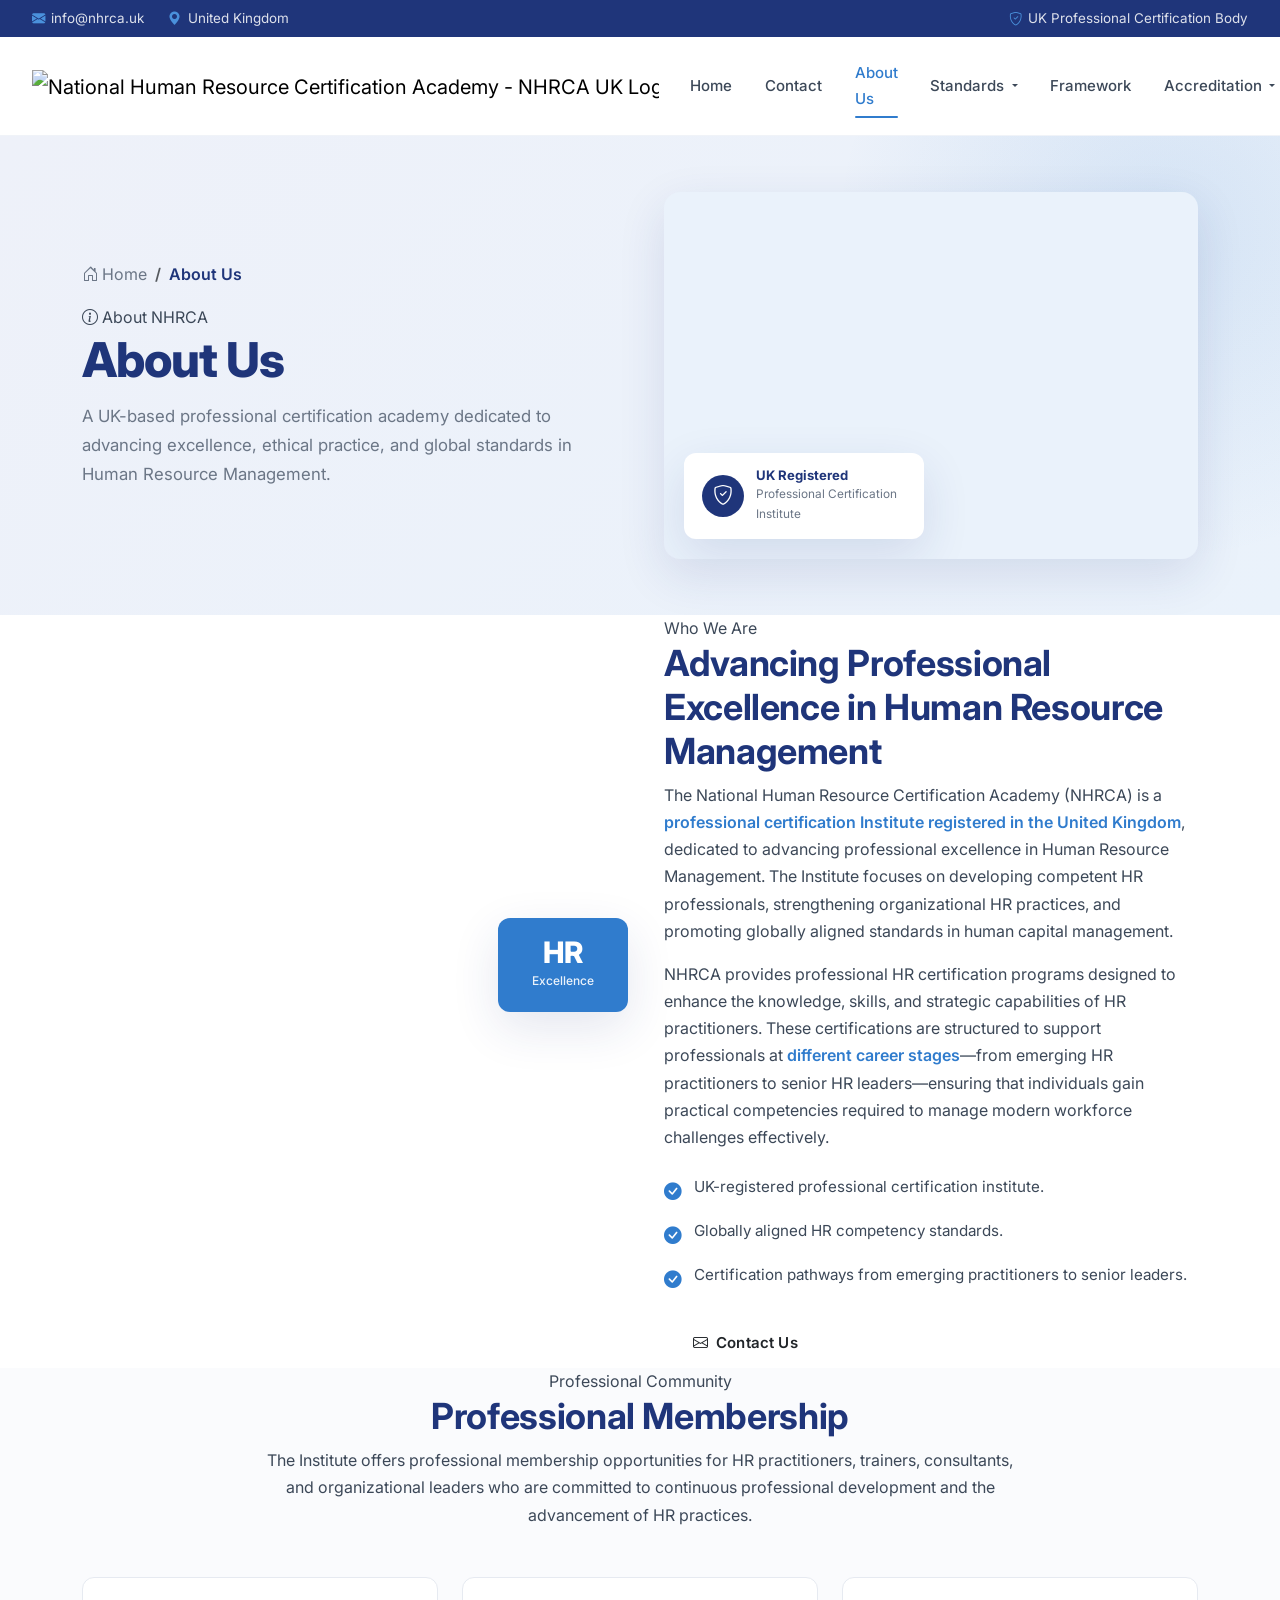
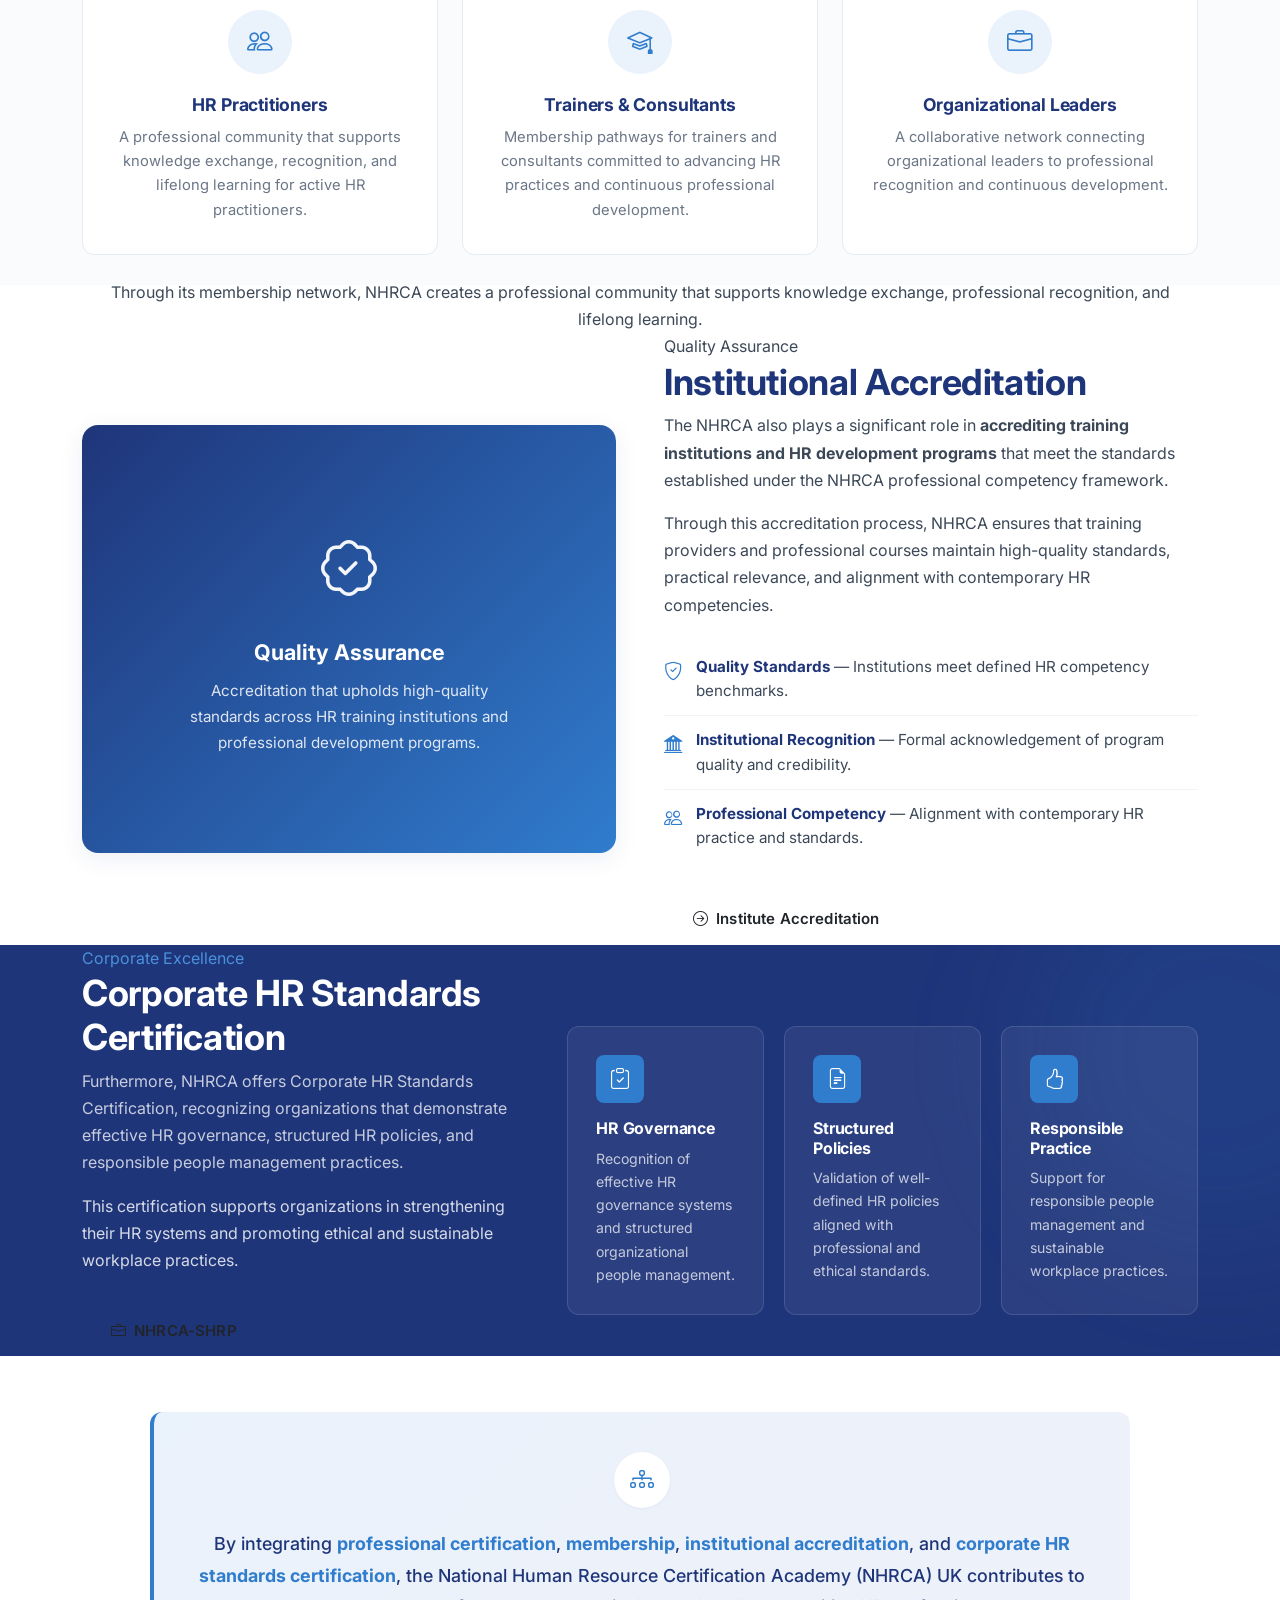
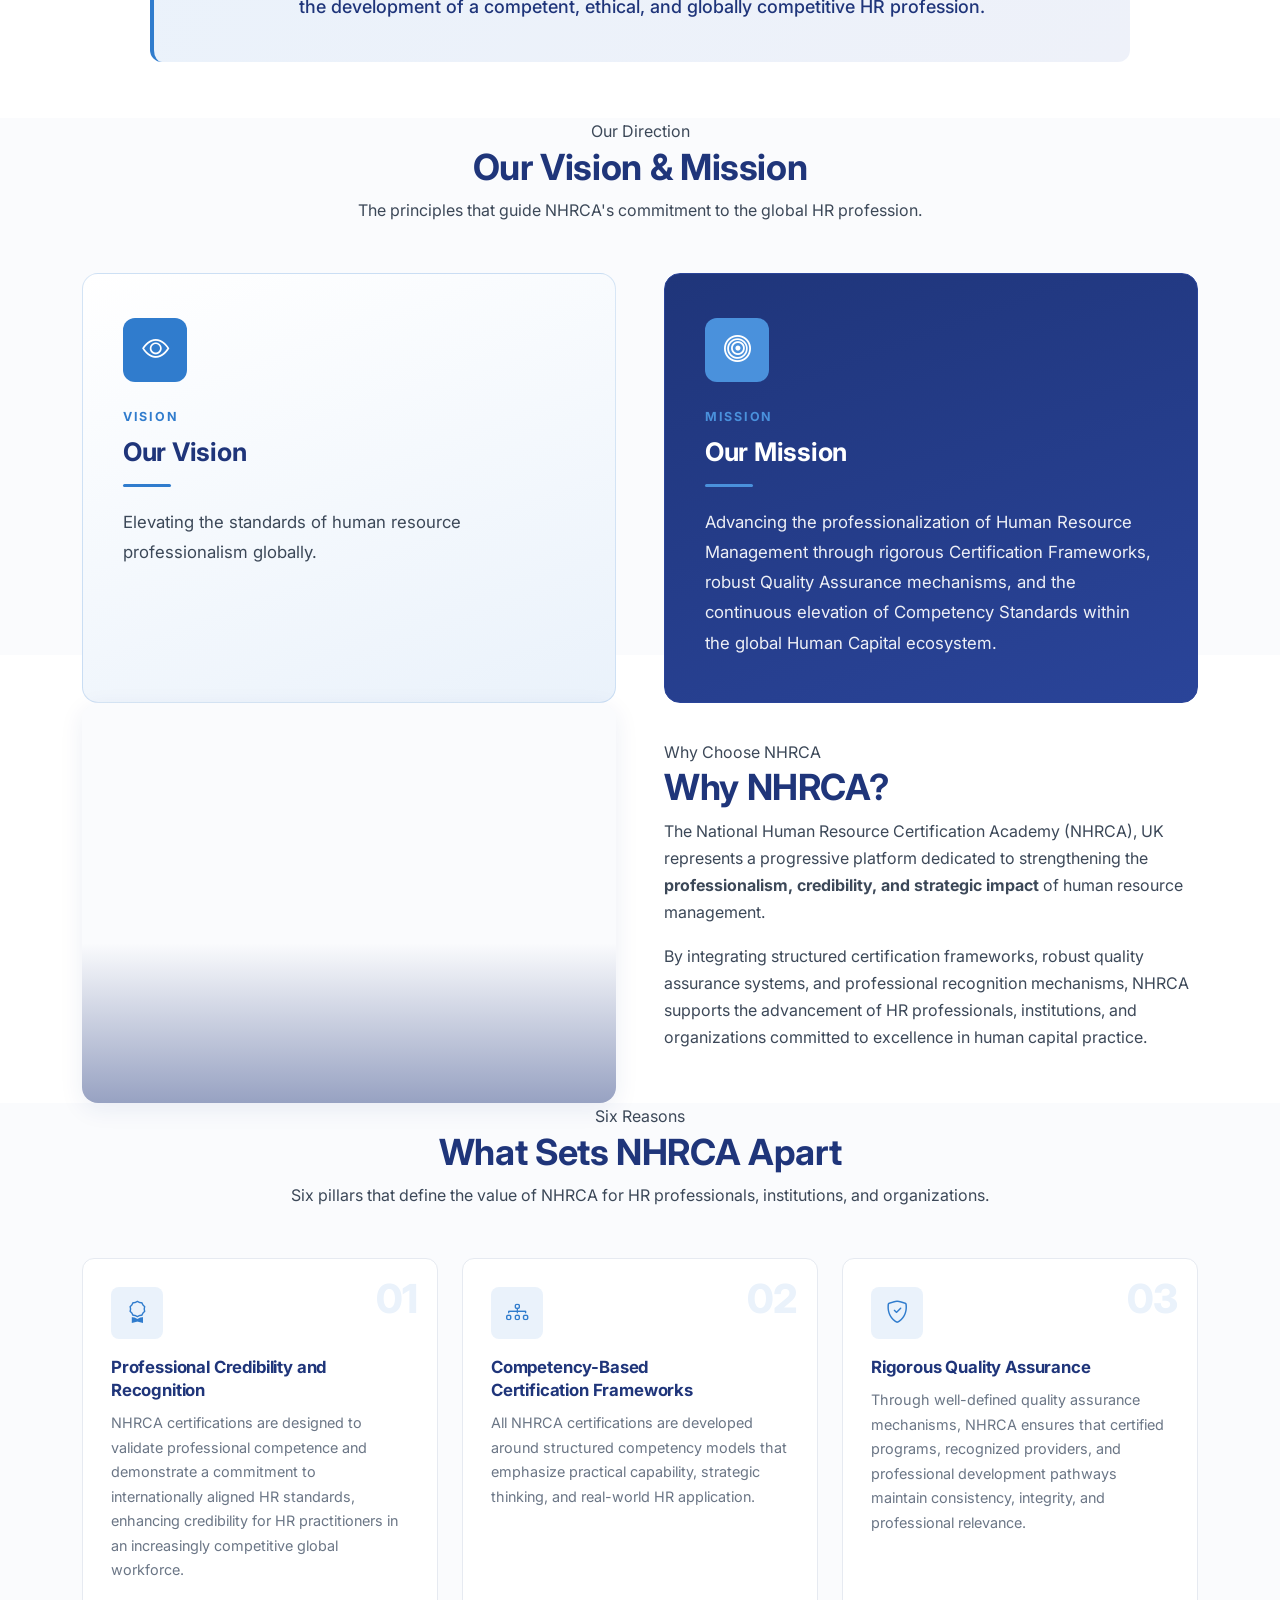
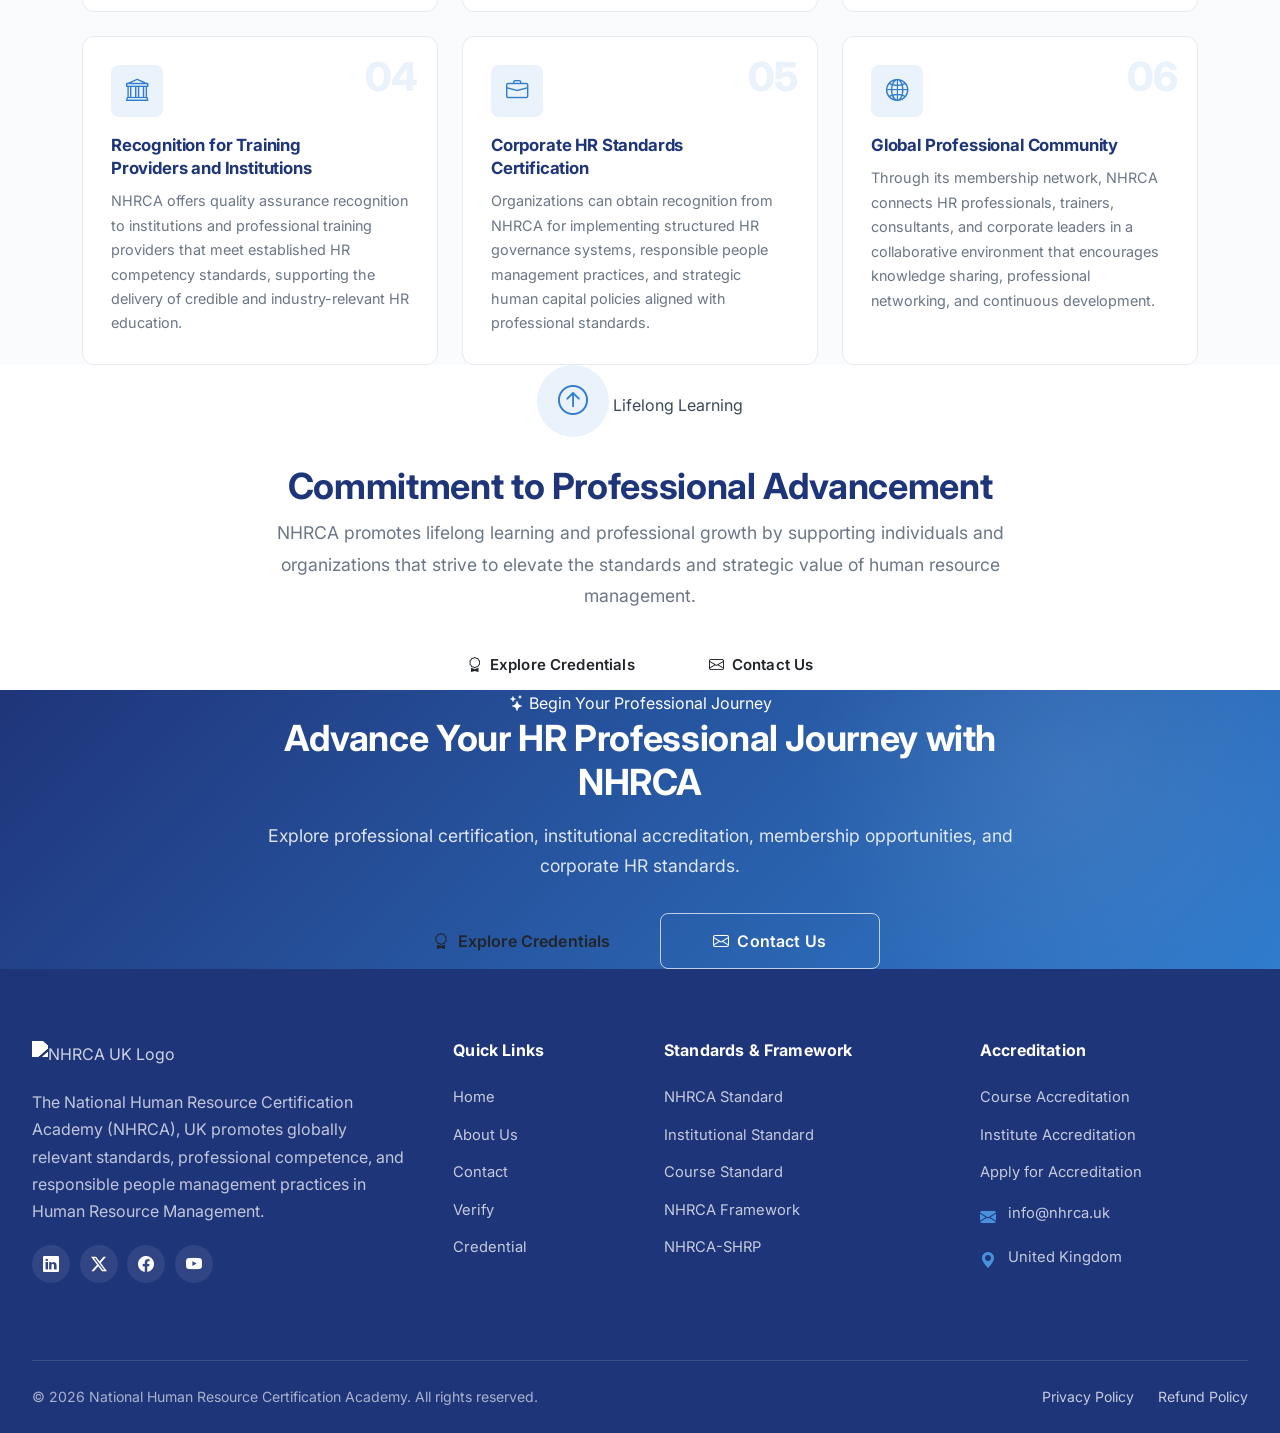
==== about.html @ 1749ad6f "first commit" ====
<!DOCTYPE html>
<html lang="en">
<head>
  <meta charset="UTF-8" />
  <meta name="viewport" content="width=device-width, initial-scale=1.0" />
  <title>About Us | NHRCA - National Human Resource Certification Academy, UK</title>
  <meta name="description" content="About NHRCA - A UK-based professional certification institute dedicated to advancing professional excellence in Human Resource Management through certification, membership, accreditation, and corporate HR standards." />
  <meta name="keywords" content="NHRCA, HR Certification, HR Accreditation, Human Resource Standards, UK Certification Body, HR Professional Development" />
  <meta name="author" content="National Human Resource Certification Academy" />

  <!-- Open Graph -->
  <meta property="og:title" content="About Us | NHRCA - National Human Resource Certification Academy, UK" />
  <meta property="og:description" content="A UK-based professional certification institute advancing excellence, ethical practice, and global standards in Human Resource Management." />
  <meta property="og:type" content="website" />
  <meta property="og:url" content="https://nhrca.uk/about-us" />
  <meta property="og:image" content="https://nhrca.uk/frontend/imgs/NHRCA-UK-logo.png" />

  <!-- Favicon -->
  <link rel="icon" type="image/png" href="https://nhrca.uk/frontend/imgs/NHRCA-UK-logo.png" />

  <!-- Bootstrap 5 CSS CDN -->
  <link href="https://cdn.jsdelivr.net/npm/bootstrap@5.3.3/dist/css/bootstrap.min.css" rel="stylesheet" />

  <!-- Bootstrap Icons CDN -->
  <link href="https://cdn.jsdelivr.net/npm/bootstrap-icons@1.11.3/font/bootstrap-icons.min.css" rel="stylesheet" />

  <!-- Google Fonts - Inter -->
  <link rel="preconnect" href="https://fonts.googleapis.com" />
  <link rel="preconnect" href="https://fonts.gstatic.com" crossorigin />
  <link href="https://fonts.googleapis.com/css2?family=Inter:wght@300;400;500;600;700;800&display=swap" rel="stylesheet" />
  <link rel="stylesheet" href="css/style.css">
  <link rel="stylesheet" href="css/responsive.css">

</head>
<body>

  <!-- ==========================================
       HEADER
  =========================================== -->
  <header>
    <!-- Topbar -->
    <div class="nh-topbar d-none d-lg-block">
      <div class="container nh-container">
        <div class="d-flex justify-content-between align-items-center">
          <div class="d-flex align-items-center gap-4">
            <span class="topbar-item"><i class="bi bi-envelope-fill"></i> info@nhrca.uk</span>
            <span class="topbar-item"><i class="bi bi-geo-alt-fill"></i> United Kingdom</span>
          </div>
          <div class="d-flex align-items-center gap-3">
            <span class="topbar-item"><i class="bi bi-shield-check"></i> UK Professional Certification Body</span>
          </div>
        </div>
      </div>
    </div>

    <!-- Navbar -->
    <nav class="navbar navbar-expand-lg nh-navbar sticky-top" id="mainNavbar" aria-label="Main navigation">
      <div class="container nh-container">
        <!-- Logo -->
        <a class="navbar-brand" href="https://nhrca.uk/" aria-label="NHRCA Home">
          <img src="https://nhrca.uk/frontend/imgs/NHRCA-UK-logo.png" alt="National Human Resource Certification Academy - NHRCA UK Logo" class="nh-navbar-logo" width="190" height="52" onerror="this.onerror=null;this.src='imgs/nhrca-logo-fallback.svg';" />
        </a>

        <!-- Toggler -->
        <button class="navbar-toggler" type="button" data-bs-toggle="collapse" data-bs-target="#mainNav" aria-controls="mainNav" aria-expanded="false" aria-label="Toggle navigation">
          <i class="bi bi-list"></i>
        </button>

        <!-- Navigation -->
        <div class="collapse navbar-collapse" id="mainNav">
          <ul class="navbar-nav ms-auto align-items-lg-center">
            <li class="nav-item">
              <a class="nav-link" href="https://nhrca.uk/">Home</a>
            </li>
            <li class="nav-item">
              <a class="nav-link" href="https://nhrca.uk/contact">Contact</a>
            </li>
            <li class="nav-item">
              <a class="nav-link active" href="https://nhrca.uk/about-us" aria-current="page">About Us</a>
            </li>
            <li class="nav-item dropdown">
              <a class="nav-link dropdown-toggle" href="#" role="button" data-bs-toggle="dropdown" aria-expanded="false" id="standardsDropdown">
                Standards
              </a>
              <ul class="dropdown-menu" aria-labelledby="standardsDropdown">
                <li><a class="dropdown-item" href="https://nhrca.uk/nhrca-standard"><i class="bi bi-award me-2"></i>NHRCA Standard</a></li>
                <li><a class="dropdown-item" href="https://nhrca.uk/institutional-standard"><i class="bi bi-building me-2"></i>Institutional Standard</a></li>
                <li><a class="dropdown-item" href="https://nhrca.uk/course-standard"><i class="bi bi-journal-text me-2"></i>Course Standard</a></li>
              </ul>
            </li>
            <li class="nav-item">
              <a class="nav-link" href="https://nhrca.uk/framework">Framework</a>
            </li>
            <li class="nav-item dropdown">
              <a class="nav-link dropdown-toggle" href="#" role="button" data-bs-toggle="dropdown" aria-expanded="false" id="accreditationDropdown">
                Accreditation
              </a>
              <ul class="dropdown-menu" aria-labelledby="accreditationDropdown">
                <li><a class="dropdown-item" href="https://nhrca.uk/course-accreditation"><i class="bi bi-mortarboard me-2"></i>Course Accreditation</a></li>
                <li><a class="dropdown-item" href="https://nhrca.uk/institute-accreditation"><i class="bi bi-bank me-2"></i>Institute Accreditation</a></li>
              </ul>
            </li>
            <li class="nav-item">
              <a class="nav-link" href="https://nhrca.uk/credential">Credential</a>
            </li>
            <li class="nav-item dropdown">
              <a class="nav-link dropdown-toggle" href="#" role="button" data-bs-toggle="dropdown" aria-expanded="false" id="corporateDropdown">
                Certify Corporate
              </a>
              <ul class="dropdown-menu" aria-labelledby="corporateDropdown">
                <li><a class="dropdown-item" href="https://nhrca.uk/nhrca-shrp"><i class="bi bi-briefcase me-2"></i>NHRCA Standard for Human Resource Practice (NHRCA-SHRP)</a></li>
                <li><a class="dropdown-item" href="https://nhrca.uk/apply-for-accreditation"><i class="bi bi-file-earmark-check me-2"></i>Apply for Accreditation</a></li>
              </ul>
            </li>
            <li class="nav-item">
              <a class="btn btn-blue btn-verify" href="https://nhrca.uk/verify"><i class="bi bi-patch-check"></i> Verify</a>
            </li>
          </ul>
        </div>
      </div>
    </nav>
  </header>
  <!-- ==========================================
       ABOUT US PAGE SECTIONS
  =========================================== -->

  <!-- ===== ABOUT PAGE HERO ===== -->
  <section class="about-hero" id="about-hero">
    <div class="container about-nh-container">
      <div class="row align-items-center g-5">
        <div class="col-lg-6">
          <nav aria-label="breadcrumb">
            <ol class="breadcrumb about-nh-breadcrumb">
              <li class="breadcrumb-item"><a href="https://nhrca.uk/"><i class="bi bi-house-door"></i> Home</a></li>
              <li class="breadcrumb-item active" aria-current="page">About Us</li>
            </ol>
          </nav>
          <span class="about-nh-badge mb-3"><i class="bi bi-info-circle"></i> About NHRCA</span>
          <h1 class="about-hero-title">About Us</h1>
          <p class="about-hero-text">A UK-based professional certification academy dedicated to advancing excellence, ethical practice, and global standards in Human Resource Management.</p>
        </div>
        <div class="col-lg-6">
          <div class="about-hero-visual">
            <img src="https://nhrca.uk/frontend/imgs/about-image.jpg" alt="About NHRCA - Professional Human Resource Certification Academy" onerror="this.onerror=null;this.style.display='none';this.parentElement.classList.add('about-img-fallback-blue');" />
            <div class="about-hero-badge">
              <span class="about-hero-badge-icon"><i class="bi bi-shield-check"></i></span>
              <div>
                <p class="about-hero-badge-title">UK Registered</p>
                <p class="about-hero-badge-text">Professional Certification Institute</p>
              </div>
            </div>
          </div>
        </div>
      </div>
    </div>
  </section>

  <!-- ===== WHO WE ARE SECTION ===== -->
  <section class="about-section" id="who-we-are">
    <div class="container about-nh-container">
      <div class="row align-items-center g-5">
        <!-- Visual -->
        <div class="col-lg-6">
          <div class="about-who-visual">
            <img src="https://nhrca.uk/frontend/imgs/about-image.jpg" alt="NHRCA - Advancing professional excellence in Human Resource Management" class="about-who-img" loading="lazy" onerror="this.onerror=null;this.style.display='none';this.parentElement.classList.add('about-img-fallback-blue');" />
            <div class="about-who-exp-badge">
              <div class="about-who-exp-num">HR</div>
              <div class="about-who-exp-label">Excellence</div>
            </div>
          </div>
        </div>
        <!-- Content -->
        <div class="col-lg-6">
          <div class="about-who-content">
            <span class="about-section-eyebrow">Who We Are</span>
            <h2 class="about-section-title">Advancing Professional Excellence in Human Resource Management</h2>
            <div class="about-section-divider"></div>
            <p>The National Human Resource Certification Academy (NHRCA) is a <span class="about-text-highlight">professional certification Institute registered in the United Kingdom</span>, dedicated to advancing professional excellence in Human Resource Management. The Institute focuses on developing competent HR professionals, strengthening organizational HR practices, and promoting globally aligned standards in human capital management.</p>
            <p>NHRCA provides professional HR certification programs designed to enhance the knowledge, skills, and strategic capabilities of HR practitioners. These certifications are structured to support professionals at <span class="about-text-highlight">different career stages</span>&mdash;from emerging HR practitioners to senior HR leaders&mdash;ensuring that individuals gain practical competencies required to manage modern workforce challenges effectively.</p>
            <ul class="about-who-points">
              <li><i class="bi bi-check-circle-fill"></i> UK-registered professional certification institute.</li>
              <li><i class="bi bi-check-circle-fill"></i> Globally aligned HR competency standards.</li>
              <li><i class="bi bi-check-circle-fill"></i> Certification pathways from emerging practitioners to senior leaders.</li>
            </ul>
            <div class="mt-4">
              <a href="https://nhrca.uk/#" class="btn about-btn-blue"><i class="bi bi-envelope"></i> Contact Us</a>
            </div>
          </div>
        </div>
      </div>
    </div>
  </section>

  <!-- ===== PROFESSIONAL MEMBERSHIP SECTION ===== -->
  <section class="about-section about-membership-section" id="professional-membership">
    <div class="container about-nh-container">
      <div class="about-membership-intro">
        <span class="about-section-eyebrow justify-content-center">Professional Community</span>
        <h2 class="about-section-title">Professional Membership</h2>
        <p class="about-section-subtitle mx-auto">The Institute offers professional membership opportunities for HR practitioners, trainers, consultants, and organizational leaders who are committed to continuous professional development and the advancement of HR practices.</p>
      </div>
      <div class="about-membership-grid">
        <div class="about-membership-tile">
          <div class="about-membership-tile-icon"><i class="bi bi-people"></i></div>
          <h3 class="about-membership-tile-title">HR Practitioners</h3>
          <p class="about-membership-tile-text">A professional community that supports knowledge exchange, recognition, and lifelong learning for active HR practitioners.</p>
        </div>
        <div class="about-membership-tile">
          <div class="about-membership-tile-icon"><i class="bi bi-mortarboard"></i></div>
          <h3 class="about-membership-tile-title">Trainers &amp; Consultants</h3>
          <p class="about-membership-tile-text">Membership pathways for trainers and consultants committed to advancing HR practices and continuous professional development.</p>
        </div>
        <div class="about-membership-tile">
          <div class="about-membership-tile-icon"><i class="bi bi-briefcase"></i></div>
          <h3 class="about-membership-tile-title">Organizational Leaders</h3>
          <p class="about-membership-tile-text">A collaborative network connecting organizational leaders to professional recognition and continuous development.</p>
        </div>
      </div>
      <div class="text-center mt-4">
        <p class="about-text-muted-soft mb-0">Through its membership network, NHRCA creates a professional community that supports knowledge exchange, professional recognition, and lifelong learning.</p>
      </div>
    </div>
  </section>

  <!-- ===== INSTITUTIONAL ACCREDITATION SECTION ===== -->
  <section class="about-section" id="institutional-accreditation">
    <div class="container about-nh-container">
      <div class="row align-items-center g-5">
        <!-- Visual -->
        <div class="col-lg-6">
          <div class="about-inst-accred-visual">
            <div>
              <i class="bi bi-patch-check about-qa-icon"></i>
              <p class="about-inst-accred-visual-title">Quality Assurance</p>
              <p class="about-inst-accred-visual-text">Accreditation that upholds high-quality standards across HR training institutions and professional development programs.</p>
            </div>
          </div>
        </div>
        <!-- Content -->
        <div class="col-lg-6">
          <span class="about-section-eyebrow">Quality Assurance</span>
          <h2 class="about-section-title">Institutional Accreditation</h2>
          <div class="about-section-divider"></div>
          <p>The NHRCA also plays a significant role in <strong>accrediting training institutions and HR development programs</strong> that meet the standards established under the NHRCA professional competency framework.</p>
          <p>Through this accreditation process, NHRCA ensures that training providers and professional courses maintain high-quality standards, practical relevance, and alignment with contemporary HR competencies.</p>
          <ul class="about-inst-accred-points">
            <li><i class="bi bi-shield-check"></i><span><strong>Quality Standards</strong> &mdash; Institutions meet defined HR competency benchmarks.</span></li>
            <li><i class="bi bi-bank2"></i><span><strong>Institutional Recognition</strong> &mdash; Formal acknowledgement of program quality and credibility.</span></li>
            <li><i class="bi bi-people"></i><span><strong>Professional Competency</strong> &mdash; Alignment with contemporary HR practice and standards.</span></li>
          </ul>
          <a href="https://nhrca.uk/institute-accreditation" class="btn about-btn-navy mt-2"><i class="bi bi-arrow-right-circle"></i> Institute Accreditation</a>
        </div>
      </div>
    </div>
  </section>

  <!-- ===== CORPORATE HR STANDARDS CERTIFICATION SECTION ===== -->
  <section class="about-section about-corporate-section" id="corporate-hr-standards">
    <div class="container about-nh-container">
      <div class="row align-items-center g-5">
        <div class="col-lg-5">
          <span class="about-section-eyebrow">Corporate Excellence</span>
          <h2 class="about-section-title">Corporate HR Standards Certification</h2>
          <div class="about-section-divider"></div>
          <p class="about-section-subtitle">Furthermore, NHRCA offers Corporate HR Standards Certification, recognizing organizations that demonstrate effective HR governance, structured HR policies, and responsible people management practices.</p>
          <p>This certification supports organizations in strengthening their HR systems and promoting ethical and sustainable workplace practices.</p>
          <a href="https://nhrca.uk/nhrca-shrp" class="btn about-btn-blue mt-3"><i class="bi bi-briefcase"></i> NHRCA-SHRP</a>
        </div>
        <div class="col-lg-7">
          <div class="about-corporate-feature-row">
            <div class="about-corporate-feature">
              <div class="about-corporate-feature-icon"><i class="bi bi-clipboard-check"></i></div>
              <h3 class="about-corporate-feature-title">HR Governance</h3>
              <p class="about-corporate-feature-text">Recognition of effective HR governance systems and structured organizational people management.</p>
            </div>
            <div class="about-corporate-feature">
              <div class="about-corporate-feature-icon"><i class="bi bi-file-earmark-text"></i></div>
              <h3 class="about-corporate-feature-title">Structured Policies</h3>
              <p class="about-corporate-feature-text">Validation of well-defined HR policies aligned with professional and ethical standards.</p>
            </div>
            <div class="about-corporate-feature">
              <div class="about-corporate-feature-icon"><i class="bi bi-hand-thumbs-up"></i></div>
              <h3 class="about-corporate-feature-title">Responsible Practice</h3>
              <p class="about-corporate-feature-text">Support for responsible people management and sustainable workplace practices.</p>
            </div>
          </div>
        </div>
      </div>
    </div>
  </section>

  <!-- ===== OUR INTEGRATED APPROACH SECTION ===== -->
  <section class="about-integrated-section" id="integrated-approach">
    <div class="container about-nh-container">
      <div class="about-integrated-block">
        <div class="about-integrated-block-icon"><i class="bi bi-diagram-3"></i></div>
        <p class="about-integrated-block-text">By integrating <span class="about-text-highlight">professional certification</span>, <span class="about-text-highlight">membership</span>, <span class="about-text-highlight">institutional accreditation</span>, and <span class="about-text-highlight">corporate HR standards certification</span>, the National Human Resource Certification Academy (NHRCA) UK contributes to the development of a competent, ethical, and globally competitive HR profession.</p>
      </div>
    </div>
  </section>

  <!-- ===== VISION & MISSION SECTION ===== -->
  <section class="about-section about-vision-mission-section" id="vision-mission">
    <div class="container about-nh-container">
      <div class="text-center mb-5">
        <span class="about-section-eyebrow justify-content-center">Our Direction</span>
        <h2 class="about-section-title">Our Vision &amp; Mission</h2>
        <p class="about-section-subtitle mx-auto">The principles that guide NHRCA's commitment to the global HR profession.</p>
      </div>
      <div class="row g-4 g-lg-5">
        <!-- Vision -->
        <div class="col-lg-6">
          <div class="about-vm-card about-vm-card-vision">
            <div class="about-vm-card-icon"><i class="bi bi-eye"></i></div>
            <p class="about-vm-card-eyebrow">Vision</p>
            <h3 class="about-vm-card-title">Our Vision</h3>
            <div class="about-vm-card-divider"></div>
            <p class="about-vm-card-text">Elevating the standards of human resource professionalism globally.</p>
          </div>
        </div>
        <!-- Mission -->
        <div class="col-lg-6">
          <div class="about-vm-card about-vm-card-mission">
            <div class="about-vm-card-icon"><i class="bi bi-bullseye"></i></div>
            <p class="about-vm-card-eyebrow">Mission</p>
            <h3 class="about-vm-card-title">Our Mission</h3>
            <div class="about-vm-card-divider"></div>
            <p class="about-vm-card-text">Advancing the professionalization of Human Resource Management through rigorous Certification Frameworks, robust Quality Assurance mechanisms, and the continuous elevation of Competency Standards within the global Human Capital ecosystem.</p>
          </div>
        </div>
      </div>
    </div>
  </section>

  <!-- ===== WHY NHRCA INTRO SECTION ===== -->
  <section class="about-section" id="why-nhrca-intro">
    <div class="container about-nh-container">
      <div class="row align-items-center g-5">
        <!-- Visual -->
        <div class="col-lg-6">
          <div class="about-why-intro-visual">
            <img src="https://nhrca.uk/frontend/imgs/why-bhrc.jpg" alt="Why NHRCA - Professional HR certification and quality assurance" loading="lazy" onerror="this.onerror=null;this.style.display='none';this.parentElement.classList.add('about-img-fallback-navy');" />
          </div>
        </div>
        <!-- Content -->
        <div class="col-lg-6">
          <span class="about-section-eyebrow">Why Choose NHRCA</span>
          <h2 class="about-section-title">Why NHRCA?</h2>
          <div class="about-section-divider"></div>
          <p>The National Human Resource Certification Academy (NHRCA), UK represents a progressive platform dedicated to strengthening the <strong>professionalism, credibility, and strategic impact</strong> of human resource management.</p>
          <p>By integrating structured certification frameworks, robust quality assurance systems, and professional recognition mechanisms, NHRCA supports the advancement of HR professionals, institutions, and organizations committed to excellence in human capital practice.</p>
        </div>
      </div>
    </div>
  </section>

  <!-- ===== WHY NHRCA FEATURES SECTION ===== -->
  <section class="about-section about-why-features-section" id="why-nhrca-features">
    <div class="container about-nh-container">
      <div class="text-center mb-5">
        <span class="about-section-eyebrow justify-content-center">Six Reasons</span>
        <h2 class="about-section-title">What Sets NHRCA Apart</h2>
        <p class="about-section-subtitle mx-auto">Six pillars that define the value of NHRCA for HR professionals, institutions, and organizations.</p>
      </div>
      <div class="row g-4">
        <div class="col-md-6 col-lg-4">
          <div class="about-why-feature-card">
            <span class="about-why-feature-num">01</span>
            <div class="about-why-feature-icon"><i class="bi bi-award"></i></div>
            <h3 class="about-why-feature-title">Professional Credibility and Recognition</h3>
            <p class="about-why-feature-text">NHRCA certifications are designed to validate professional competence and demonstrate a commitment to internationally aligned HR standards, enhancing credibility for HR practitioners in an increasingly competitive global workforce.</p>
          </div>
        </div>
        <div class="col-md-6 col-lg-4">
          <div class="about-why-feature-card">
            <span class="about-why-feature-num">02</span>
            <div class="about-why-feature-icon"><i class="bi bi-diagram-3"></i></div>
            <h3 class="about-why-feature-title">Competency-Based Certification Frameworks</h3>
            <p class="about-why-feature-text">All NHRCA certifications are developed around structured competency models that emphasize practical capability, strategic thinking, and real-world HR application.</p>
          </div>
        </div>
        <div class="col-md-6 col-lg-4">
          <div class="about-why-feature-card">
            <span class="about-why-feature-num">03</span>
            <div class="about-why-feature-icon"><i class="bi bi-shield-check"></i></div>
            <h3 class="about-why-feature-title">Rigorous Quality Assurance</h3>
            <p class="about-why-feature-text">Through well-defined quality assurance mechanisms, NHRCA ensures that certified programs, recognized providers, and professional development pathways maintain consistency, integrity, and professional relevance.</p>
          </div>
        </div>
        <div class="col-md-6 col-lg-4">
          <div class="about-why-feature-card">
            <span class="about-why-feature-num">04</span>
            <div class="about-why-feature-icon"><i class="bi bi-bank"></i></div>
            <h3 class="about-why-feature-title">Recognition for Training Providers and Institutions</h3>
            <p class="about-why-feature-text">NHRCA offers quality assurance recognition to institutions and professional training providers that meet established HR competency standards, supporting the delivery of credible and industry-relevant HR education.</p>
          </div>
        </div>
        <div class="col-md-6 col-lg-4">
          <div class="about-why-feature-card">
            <span class="about-why-feature-num">05</span>
            <div class="about-why-feature-icon"><i class="bi bi-briefcase"></i></div>
            <h3 class="about-why-feature-title">Corporate HR Standards Certification</h3>
            <p class="about-why-feature-text">Organizations can obtain recognition from NHRCA for implementing structured HR governance systems, responsible people management practices, and strategic human capital policies aligned with professional standards.</p>
          </div>
        </div>
        <div class="col-md-6 col-lg-4">
          <div class="about-why-feature-card">
            <span class="about-why-feature-num">06</span>
            <div class="about-why-feature-icon"><i class="bi bi-globe2"></i></div>
            <h3 class="about-why-feature-title">Global Professional Community</h3>
            <p class="about-why-feature-text">Through its membership network, NHRCA connects HR professionals, trainers, consultants, and corporate leaders in a collaborative environment that encourages knowledge sharing, professional networking, and continuous development.</p>
          </div>
        </div>
      </div>
    </div>
  </section>

  <!-- ===== COMMITMENT TO PROFESSIONAL ADVANCEMENT SECTION ===== -->
  <section class="about-section about-advancement-section" id="professional-advancement">
    <div class="container about-nh-container">
      <div class="about-advancement-content">
        <div class="about-advancement-icon-wrap"><i class="bi bi-arrow-up-circle"></i></div>
        <span class="about-section-eyebrow justify-content-center">Lifelong Learning</span>
        <h2 class="about-section-title">Commitment to Professional Advancement</h2>
        <div class="about-section-divider mx-auto" style="margin-left:auto;margin-right:auto;"></div>
        <p class="about-advancement-text">NHRCA promotes lifelong learning and professional growth by supporting individuals and organizations that strive to elevate the standards and strategic value of human resource management.</p>
        <div class="d-flex flex-wrap gap-3 justify-content-center">
          <a href="https://nhrca.uk/credential" class="btn about-btn-blue"><i class="bi bi-award"></i> Explore Credentials</a>
          <a href="https://nhrca.uk/contact" class="btn about-btn-outline-navy"><i class="bi bi-envelope"></i> Contact Us</a>
        </div>
      </div>
    </div>
  </section>

  <!-- ===== ABOUT PAGE FINAL CTA SECTION ===== -->
  <section class="about-section about-cta-section" id="about-cta">
    <div class="container about-nh-container">
      <div class="about-cta-content">
        <span class="about-nh-badge about-nh-badge-white mb-3"><i class="bi bi-stars"></i> Begin Your Professional Journey</span>
        <h2>Advance Your HR Professional Journey with NHRCA</h2>
        <p>Explore professional certification, institutional accreditation, membership opportunities, and corporate HR standards.</p>
        <div class="about-cta-buttons">
          <a href="https://nhrca.uk/credential" class="btn about-btn-white btn-lg"><i class="bi bi-award"></i> Explore Credentials</a>
          <a href="https://nhrca.uk/#" class="btn btn-outline-light btn-lg"><i class="bi bi-envelope"></i> Contact Us</a>
        </div>
      </div>
    </div>
  </section>

  <!-- ==========================================
       FOOTER
  =========================================== -->
  <footer class="nh-footer">
    <div class="container nh-container">
      <div class="row g-4 g-lg-5 pb-4">
        <!-- Column 1: Brand -->
        <div class="col-lg-4 col-md-12">
          <img src="https://nhrca.uk/frontend/imgs/NHRCA-UK-logo.png" alt="NHRCA UK Logo" class="footer-logo" onerror="this.onerror=null;this.src='imgs/nhrca-logo-fallback.svg';" />
          <p>The National Human Resource Certification Academy (NHRCA), UK promotes globally relevant standards, professional competence, and responsible people management practices in Human Resource Management.</p>
          <div class="footer-social">
            <a href="#" aria-label="LinkedIn"><i class="bi bi-linkedin"></i></a>
            <a href="#" aria-label="Twitter"><i class="bi bi-twitter-x"></i></a>
            <a href="#" aria-label="Facebook"><i class="bi bi-facebook"></i></a>
            <a href="#" aria-label="YouTube"><i class="bi bi-youtube"></i></a>
          </div>
        </div>

        <!-- Column 2: Quick Links -->
        <div class="col-lg-2 col-md-3 col-6">
          <h5 class="footer-title">Quick Links</h5>
          <ul class="footer-link-list">
            <li><a href="https://nhrca.uk/">Home</a></li>
            <li><a href="https://nhrca.uk/about-us">About Us</a></li>
            <li><a href="https://nhrca.uk/contact">Contact</a></li>
            <li><a href="https://nhrca.uk/verify">Verify</a></li>
            <li><a href="https://nhrca.uk/credential">Credential</a></li>
          </ul>
        </div>

        <!-- Column 3: Standards -->
        <div class="col-lg-3 col-md-4 col-6">
          <h5 class="footer-title">Standards &amp; Framework</h5>
          <ul class="footer-link-list">
            <li><a href="https://nhrca.uk/nhrca-standard">NHRCA Standard</a></li>
            <li><a href="https://nhrca.uk/institutional-standard">Institutional Standard</a></li>
            <li><a href="https://nhrca.uk/course-standard">Course Standard</a></li>
            <li><a href="https://nhrca.uk/framework">NHRCA Framework</a></li>
            <li><a href="https://nhrca.uk/nhrca-shrp">NHRCA-SHRP</a></li>
          </ul>
        </div>

        <!-- Column 4: Accreditation -->
        <div class="col-lg-3 col-md-5 col-12">
          <h5 class="footer-title">Accreditation</h5>
          <ul class="footer-link-list">
            <li><a href="https://nhrca.uk/course-accreditation">Course Accreditation</a></li>
            <li><a href="https://nhrca.uk/institute-accreditation">Institute Accreditation</a></li>
            <li><a href="https://nhrca.uk/apply-for-accreditation">Apply for Accreditation</a></li>
          </ul>
          <div class="mt-3">
            <span class="footer-contact-item"><i class="bi bi-envelope-fill"></i> info@nhrca.uk</span>
            <span class="footer-contact-item"><i class="bi bi-geo-alt-fill"></i> United Kingdom</span>
          </div>
        </div>
      </div>

      <!-- Footer Bottom -->
      <div class="footer-bottom">
        <div class="row align-items-center g-2">
          <div class="col-md-6">
            &copy; 2026 National Human Resource Certification Academy. All rights reserved.
          </div>
          <div class="col-md-6">
            <div class="footer-bottom-links">
              <a href="https://nhrca.uk/privacy-policy">Privacy Policy</a>
              <a href="https://nhrca.uk/refund-policy">Refund Policy</a>
            </div>
          </div>
        </div>
      </div>
    </div>
  </footer>

  <!-- Bootstrap 5 JS Bundle -->
  <script src="https://cdn.jsdelivr.net/npm/bootstrap@5.3.3/dist/js/bootstrap.bundle.min.js"></script>
  <script>
    /* ==========================================
       GLOBAL JAVASCRIPT (reused from Homepage)
    =========================================== */

    /* ===== NAVBAR JAVASCRIPT ===== */
    // Navbar scroll shadow effect
    (function () {
      const navbar = document.getElementById('mainNavbar');
      if (!navbar) return;
      const onScroll = () => {
        if (window.scrollY > 30) {
          navbar.classList.add('scrolled');
        } else {
          navbar.classList.remove('scrolled');
        }
      };
      window.addEventListener('scroll', onScroll, { passive: true });
      onScroll();
    })();

    /* ===== DROPDOWN ACCESSIBILITY JAVASCRIPT ===== */
    // Close dropdown when an item is clicked (useful on mobile)
    document.querySelectorAll('.nh-navbar .dropdown-item').forEach(function (item) {
      item.addEventListener('click', function () {
        const collapse = document.getElementById('mainNav');
        if (collapse && collapse.classList.contains('show') && window.innerWidth < 992) {
          const bsCollapse = bootstrap.Collapse.getInstance(collapse) || new bootstrap.Collapse(collapse, { toggle: false });
          bsCollapse.hide();
        }
      });
    });

    /* ===== ABOUT PAGE HERO FADE-IN JAVASCRIPT ===== */
    // Subtle entrance animation for the About hero
    (function () {
      const hero = document.querySelector('.ap-hero');
      if (!hero) return;
      const prefersReduced = window.matchMedia('(prefers-reduced-motion: reduce)').matches;
      if (prefersReduced) return;
      hero.style.opacity = '0';
      hero.style.transform = 'translateY(12px)';
      hero.style.transition = 'opacity 0.6s ease, transform 0.6s ease';
      window.addEventListener('load', function () {
        setTimeout(function () {
          hero.style.opacity = '1';
          hero.style.transform = 'translateY(0)';
        }, 100);
      });
    })();
  </script>

</body>
</html>
---- css/style.css ----
/* ==========================================
       GLOBAL COMMON CSS
       Reusable across all website pages
    ========================================== */

 /* ===== Brand Variables ===== */
 :root {
     /* Approved Brand Colors */
     --nh-white: #ffffff;
     --nh-navy: #1f357a;
     --nh-blue: #307ccd;

     /* Derived Tints & Supporting Tones */
     --nh-navy-dark: #18285f;
     --nh-navy-soft: #2a4499;
     --nh-blue-dark: #286db8;
     --nh-blue-soft: #4a91dc;
     --nh-blue-tint: #eaf2fb;
     --nh-navy-tint: #eef1f9;
     --nh-bg-light: #f6f8fc;
     --nh-bg-section: #fafbfd;

     --nh-text: #3c4858;
     --nh-text-muted: #6b7686;
     --nh-text-light: #9aa3b0;
     --nh-border: #e6eaf1;
     --nh-border-soft: #f0f3f8;

     /* Typography */
     --nh-font-base: 'Inter', -apple-system, BlinkMacSystemFont, 'Segoe UI', Roboto, Oxygen, Ubuntu, sans-serif;

     /* Spacing */
     --nh-section-y: 5rem;
     --nh-section-y-sm: 3rem;
     --nh-navbar-height: 82px;

     /* Transitions */
     --nh-transition: all 0.3s ease;

     /* Shadows */
     --nh-shadow-sm: 0 1px 3px rgba(31, 53, 122, 0.05);
     --nh-shadow-md: 0 6px 24px rgba(31, 53, 122, 0.08);
     --nh-shadow-lg: 0 16px 48px rgba(31, 53, 122, 0.12);
     --nh-shadow-blue: 0 10px 30px rgba(48, 124, 205, 0.22);

     /* Radius */
     --nh-radius: 0.75rem;
     --nh-radius-sm: 0.5rem;
     --nh-radius-lg: 1rem;
 }

 /* ===== Global Typography ===== */
 html {
     scroll-behavior: smooth;
     scroll-padding-top: var(--nh-navbar-height);
 }

 body {
     font-family: var(--nh-font-base);
     color: var(--nh-text);
     font-size: 1rem;
     line-height: 1.7;
     font-weight: 400;
     background-color: var(--nh-white);
     -webkit-font-smoothing: antialiased;
     -moz-osx-font-smoothing: grayscale;
 }

 h1,
 h2,
 h3,
 h4,
 h5,
 h6 {
     font-family: var(--nh-font-base);
     color: var(--nh-navy);
     font-weight: 700;
     line-height: 1.22;
     letter-spacing: -0.01em;
 }

 h1 {
     font-size: clamp(2rem, 4vw, 3rem);
     font-weight: 800;
 }

 h2 {
     font-size: clamp(1.6rem, 3vw, 2.25rem);
 }

 h3 {
     font-size: clamp(1.25rem, 2vw, 1.5rem);
 }

 h4 {
     font-size: 1.15rem;
 }

 h5 {
     font-size: 1rem;
 }

 h6 {
     font-size: 0.9rem;
 }

 p {
     margin-bottom: 1rem;
 }

 a {
     color: var(--nh-blue);
     text-decoration: none;
     transition: var(--nh-transition);
 }

 a:hover {
     color: var(--nh-navy);
 }

 .lead {
     font-size: 1.1rem;
     color: var(--nh-text-muted);
     font-weight: 400;
     line-height: 1.7;
 }

 .text-navy {
     color: var(--nh-navy) !important;
 }

 .text-blue {
     color: var(--nh-blue) !important;
 }

 .text-muted-soft {
     color: var(--nh-text-muted) !important;
 }

 .bg-navy {
     background-color: var(--nh-navy) !important;
 }

 .bg-blue {
     background-color: var(--nh-blue) !important;
 }

 .bg-blue-tint {
     background-color: var(--nh-blue-tint) !important;
 }

 .bg-navy-tint {
     background-color: var(--nh-navy-tint) !important;
 }

 .bg-section {
     background-color: var(--nh-bg-section) !important;
 }

 /* ===== Common Container ===== */
 .nh-container {
     max-width: 1240px;
 }

 /* ===== Common Section Spacing ===== */
 .section {
     padding-top: var(--nh-section-y);
     padding-bottom: var(--nh-section-y);
 }

 .section-sm {
     padding-top: 3.5rem;
     padding-bottom: 3.5rem;
 }

 .section-lg {
     padding-top: 6.5rem;
     padding-bottom: 6.5rem;
 }

 /* ===== Common Section Headings ===== */
 .section-eyebrow {
     display: inline-flex;
     align-items: center;
     gap: 0.5rem;
     color: var(--nh-blue);
     font-size: 0.8rem;
     font-weight: 700;
     text-transform: uppercase;
     letter-spacing: 0.14em;
     margin-bottom: 1rem;
 }

 .section-eyebrow::before {
     content: "";
     display: inline-block;
     width: 28px;
     height: 2px;
     background-color: var(--nh-blue);
     border-radius: 2px;
 }

 .section-title {
     color: var(--nh-navy);
     font-weight: 700;
     margin-bottom: 1.1rem;
 }

 .section-subtitle {
     color: var(--nh-text-muted);
     font-size: 1.05rem;
     line-height: 1.75;
     max-width: 640px;
 }

 .section-divider {
     width: 56px;
     height: 3px;
     background-color: var(--nh-blue);
     border-radius: 3px;
     margin-bottom: 1.5rem;
 }

 /* ===== Common Buttons ===== */
 .btn {
     font-family: var(--nh-font-base);
     font-weight: 600;
     padding: 0.8rem 1.75rem;
     border-radius: var(--nh-radius-sm);
     transition: var(--nh-transition);
     font-size: 0.94rem;
     letter-spacing: 0.01em;
     border: 1.5px solid transparent;
     display: inline-flex;
     align-items: center;
     gap: 0.5rem;
 }

 .btn:focus {
     box-shadow: 0 0 0 0.2rem rgba(48, 124, 205, 0.25);
 }

 .btn-lg {
     padding: 0.95rem 2rem;
     font-size: 1rem;
 }

 .btn-sm {
     padding: 0.5rem 1.1rem;
     font-size: 0.85rem;
 }

 .btn-blue {
     background-color: var(--nh-blue);
     border-color: var(--nh-blue);
     color: var(--nh-white);
 }

 .btn-blue:hover {
     background-color: var(--nh-blue-dark);
     border-color: var(--nh-blue-dark);
     color: var(--nh-white);
     transform: translateY(-2px);
     box-shadow: var(--nh-shadow-blue);
 }

 .btn-navy {
     background-color: var(--nh-navy);
     border-color: var(--nh-navy);
     color: var(--nh-white);
 }

 .btn-navy:hover {
     background-color: var(--nh-navy-dark);
     border-color: var(--nh-navy-dark);
     color: var(--nh-white);
     transform: translateY(-2px);
     box-shadow: 0 10px 30px rgba(31, 53, 122, 0.28);
 }

 .btn-outline-blue {
     background-color: transparent;
     border-color: var(--nh-blue);
     color: var(--nh-blue);
 }

 .btn-outline-blue:hover {
     background-color: var(--nh-blue);
     color: var(--nh-white);
     transform: translateY(-2px);
 }

 .btn-outline-navy {
     background-color: transparent;
     border-color: var(--nh-navy);
     color: var(--nh-navy);
 }

 .btn-outline-navy:hover {
     background-color: var(--nh-navy);
     color: var(--nh-white);
     transform: translateY(-2px);
 }

 .btn-outline-light {
     background-color: transparent;
     border-color: rgba(255, 255, 255, 0.7);
     color: var(--nh-white);
 }

 .btn-outline-light:hover {
     background-color: var(--nh-white);
     color: var(--nh-navy);
     border-color: var(--nh-white);
 }

 .btn-white {
     background-color: var(--nh-white);
     border-color: var(--nh-white);
     color: var(--nh-navy);
 }

 .btn-white:hover {
     background-color: var(--nh-blue-tint);
     color: var(--nh-navy);
     transform: translateY(-2px);
 }

 /* ===== Common Cards ===== */
 .nh-card {
     background-color: var(--nh-white);
     border: 1px solid var(--nh-border);
     border-radius: var(--nh-radius);
     padding: 2rem;
     height: 100%;
     transition: var(--nh-transition);
     position: relative;
 }

 .nh-card:hover {
     border-color: var(--nh-blue-soft);
     box-shadow: var(--nh-shadow-md);
     transform: translateY(-4px);
 }

 .nh-card-icon {
     display: inline-flex;
     align-items: center;
     justify-content: center;
     width: 56px;
     height: 56px;
     border-radius: var(--nh-radius-sm);
     background-color: var(--nh-blue-tint);
     color: var(--nh-blue);
     font-size: 1.5rem;
     margin-bottom: 1.25rem;
 }

 .nh-card-title {
     color: var(--nh-navy);
     font-weight: 700;
     font-size: 1.15rem;
     margin-bottom: 0.6rem;
 }

 .nh-card-text {
     color: var(--nh-text-muted);
     font-size: 0.95rem;
     line-height: 1.7;
     margin-bottom: 1.25rem;
 }

 .nh-card-link {
     color: var(--nh-blue);
     font-weight: 600;
     font-size: 0.9rem;
     display: inline-flex;
     align-items: center;
     gap: 0.4rem;
     transition: var(--nh-transition);
 }

 .nh-card-link:hover {
     color: var(--nh-navy);
     gap: 0.7rem;
 }

 /* ===== Common Badges ===== */
 .nh-badge {
     display: inline-flex;
     align-items: center;
     gap: 0.4rem;
     padding: 0.4rem 0.9rem;
     font-size: 0.78rem;
     font-weight: 600;
     letter-spacing: 0.04em;
     border-radius: 50px;
     background-color: var(--nh-blue-tint);
     color: var(--nh-blue);
     text-transform: uppercase;
 }

 .nh-badge-navy {
     background-color: var(--nh-navy-tint);
     color: var(--nh-navy);
 }

 .nh-badge-white {
     background-color: rgba(255, 255, 255, 0.15);
     color: var(--nh-white);
     backdrop-filter: blur(6px);
 }

 /* ===== Common Images ===== */
 .nh-img {
     max-width: 100%;
     height: auto;
     border-radius: var(--nh-radius);
 }

 .nh-img-cover {
     width: 100%;
     height: 100%;
     object-fit: cover;
     border-radius: var(--nh-radius);
 }

 /* ===== Common Links ===== */
 .nh-link {
     color: var(--nh-blue);
     font-weight: 600;
     display: inline-flex;
     align-items: center;
     gap: 0.4rem;
     transition: var(--nh-transition);
 }

 .nh-link:hover {
     color: var(--nh-navy);
     gap: 0.7rem;
 }

 /* ===== Breadcrumbs ===== */
 .nh-breadcrumb {
     background-color: var(--nh-bg-section);
     padding: 1rem 0;
     border-bottom: 1px solid var(--nh-border);
 }

 .nh-breadcrumb .breadcrumb {
     margin: 0;
     font-size: 0.9rem;
 }

 .nh-breadcrumb .breadcrumb-item a {
     color: var(--nh-text-muted);
     text-decoration: none;
 }

 .nh-breadcrumb .breadcrumb-item a:hover {
     color: var(--nh-blue);
 }

 .nh-breadcrumb .breadcrumb-item.active {
     color: var(--nh-navy);
 }

 .nh-breadcrumb .breadcrumb-item+.breadcrumb-item::before {
     content: "\F285";
     font-family: "bootstrap-icons";
     color: var(--nh-text-light);
 }

 /* ===== Navbar Common ===== */
 .nh-navbar {
     background-color: var(--nh-white);
     padding: 0.85rem 0;
     transition: var(--nh-transition);
     border-bottom: 1px solid var(--nh-border-soft);
 }

 .nh-navbar.scrolled {
     box-shadow: var(--nh-shadow-md);
     padding: 0.55rem 0;
 }

 .nh-navbar .navbar-brand {
     padding: 0;
 }

 .nh-navbar-logo {
     height: 52px;
     width: auto;
     transition: var(--nh-transition);
 }

 .nh-navbar.scrolled .nh-navbar-logo {
     height: 46px;
 }

 .nh-navbar .nav-link {
     color: var(--nh-text);
     font-weight: 500;
     font-size: 0.94rem;
     padding: 0.6rem 0.95rem !important;
     position: relative;
     transition: var(--nh-transition);
     display: inline-flex;
     align-items: center;
     gap: 0.3rem;
 }

 .nh-navbar .nav-link:hover,
 .nh-navbar .nav-link.active {
     color: var(--nh-blue);
 }

 .nh-navbar .nav-link.active::after {
     content: "";
     position: absolute;
     bottom: 0.2rem;
     left: 0.95rem;
     right: 0.95rem;
     height: 2px;
     background-color: var(--nh-blue);
     border-radius: 2px;
 }

 .nh-navbar .dropdown-menu {
     border: 1px solid var(--nh-border);
     border-radius: var(--nh-radius-sm);
     box-shadow: var(--nh-shadow-md);
     padding: 0.6rem;
     min-width: 240px;
     margin-top: 0.4rem !important;
 }

 .nh-navbar .dropdown-item {
     padding: 0.65rem 0.9rem;
     border-radius: var(--nh-radius-sm);
     color: var(--nh-text);
     font-weight: 500;
     font-size: 0.92rem;
     transition: var(--nh-transition);
 }

 .nh-navbar .dropdown-item:hover,
 .nh-navbar .dropdown-item:focus {
     background-color: var(--nh-blue-tint);
     color: var(--nh-navy);
 }

 .nh-navbar .dropdown-toggle::after {
     font-size: 0.75rem;
     margin-left: 0.15rem;
 }

 /* ===== Footer Common ===== */
 .nh-footer {
     background-color: var(--nh-navy);
     color: rgba(255, 255, 255, 0.78);
     padding-top: 4.5rem;
     padding-bottom: 0;
 }

 .nh-footer h5,
 .nh-footer .footer-title {
     color: var(--nh-white);
     font-size: 1rem;
     font-weight: 700;
     margin-bottom: 1.4rem;
     letter-spacing: 0.01em;
 }

 .nh-footer p {
     color: rgba(255, 255, 255, 0.72);
 }

 .nh-footer a {
     color: rgba(255, 255, 255, 0.74);
     text-decoration: none;
     font-size: 0.92rem;
     transition: var(--nh-transition);
     display: inline-flex;
     align-items: center;
     gap: 0.4rem;
 }

 .nh-footer a:hover {
     color: var(--nh-white);
     padding-left: 0.25rem;
 }

 .nh-footer .footer-link-list {
     list-style: none;
     padding: 0;
     margin: 0;
 }

 .nh-footer .footer-link-list li {
     margin-bottom: 0.65rem;
 }

 .nh-footer .footer-logo {
     height: 56px;
     width: auto;
     margin-bottom: 1.3rem;
     filter: brightness(0) invert(1);
 }

 .nh-footer .footer-contact-item {
     display: flex;
     align-items: flex-start;
     gap: 0.75rem;
     margin-bottom: 0.85rem;
     font-size: 0.92rem;
     color: rgba(255, 255, 255, 0.74);
 }

 .nh-footer .footer-contact-item i {
     color: var(--nh-blue-soft);
     font-size: 1rem;
     margin-top: 0.15rem;
 }

 .nh-footer .footer-social {
     display: flex;
     gap: 0.6rem;
     margin-top: 1.25rem;
 }

 .nh-footer .footer-social a {
     display: inline-flex;
     align-items: center;
     justify-content: center;
     width: 38px;
     height: 38px;
     border-radius: 50%;
     background-color: rgba(255, 255, 255, 0.08);
     color: var(--nh-white);
     font-size: 1rem;
 }

 .nh-footer .footer-social a:hover {
     background-color: var(--nh-blue);
     padding-left: 0;
     transform: translateY(-2px);
 }

 .nh-footer .footer-bottom {
     border-top: 1px solid rgba(255, 255, 255, 0.12);
     padding: 1.5rem 0;
     margin-top: 3rem;
     font-size: 0.88rem;
     color: rgba(255, 255, 255, 0.62);
 }

 .nh-footer .footer-bottom a {
     font-size: 0.88rem;
 }



 /* ==========================================
       HEADER CSS
    ========================================== */

 /* ===== Header ===== */
 .nh-topbar {
     background-color: var(--nh-navy);
     color: rgba(255, 255, 255, 0.85);
     font-size: 0.84rem;
     padding: 0.45rem 0;
 }

 .nh-topbar a {
     color: rgba(255, 255, 255, 0.85);
     text-decoration: none;
 }

 .nh-topbar a:hover {
     color: var(--nh-white);
 }

 .nh-topbar .topbar-item {
     display: inline-flex;
     align-items: center;
     gap: 0.4rem;
 }

 .nh-topbar .topbar-item i {
     color: var(--nh-blue-soft);
 }

 /* ===== Desktop Navigation ===== */
 .nh-navbar .container-fluid,
 .nh-navbar .nh-container {
     align-items: center;
 }

 .nh-navbar .navbar-nav {
     align-items: center;
     gap: 0.15rem;
 }

 .nh-navbar .btn-verify {
     margin-left: 0.75rem;
     padding: 0.55rem 1.25rem;
     font-size: 0.88rem;
 }



 /* ==========================================
       HOMEPAGE SECTION CSS
    ========================================== */

 /* ===== HERO SECTION CSS ===== */
 /* Hero Section Styling */
 .hero-section {
     position: relative;
     padding-top: 5rem;
     padding-bottom: 5rem;
     background-color: var(--nh-white);
     overflow: hidden;
 }

 .hero-section::before {
     content: "";
     position: absolute;
     top: 0;
     right: 0;
     width: 55%;
     height: 100%;
     background: linear-gradient(135deg, var(--nh-blue-tint) 0%, var(--nh-navy-tint) 100%);
     clip-path: polygon(20% 0, 100% 0, 100% 100%, 0% 100%);
     z-index: 0;
 }

 .hero-section .container {
     position: relative;
     z-index: 1;
 }

 .hero-eyebrow {
     display: inline-flex;
     align-items: center;
     gap: 0.5rem;
     padding: 0.45rem 1rem;
     background-color: var(--nh-blue-tint);
     color: var(--nh-blue);
     border-radius: 50px;
     font-size: 0.8rem;
     font-weight: 600;
     letter-spacing: 0.06em;
     text-transform: uppercase;
     margin-bottom: 1.5rem;
 }

 .hero-eyebrow i {
     font-size: 0.85rem;
 }

 .hero-title {
     color: var(--nh-navy);
     font-weight: 800;
     margin-bottom: 1.25rem;
     letter-spacing: -0.02em;
 }

 .hero-title .text-highlight {
     color: var(--nh-blue);
 }

 .hero-support {
     font-size: 1.18rem;
     color: var(--nh-text);
     font-weight: 500;
     line-height: 1.6;
     margin-bottom: 1.25rem;
 }

 .hero-intro {
     color: var(--nh-text-muted);
     font-size: 1rem;
     line-height: 1.75;
     margin-bottom: 1.5rem;
 }

 .hero-features {
     display: grid;
     grid-template-columns: repeat(2, 1fr);
     gap: 1rem;
     margin-bottom: 1.75rem;
 }

 .hero-feature {
     display: flex;
     align-items: flex-start;
     gap: 0.85rem;
     padding: 1rem;
     background-color: var(--nh-white);
     border: 1px solid var(--nh-border);
     border-radius: var(--nh-radius-sm);
 }

 .hero-feature-icon {
     flex-shrink: 0;
     display: inline-flex;
     align-items: center;
     justify-content: center;
     width: 38px;
     height: 38px;
     border-radius: var(--nh-radius-sm);
     background-color: var(--nh-blue-tint);
     color: var(--nh-blue);
     font-size: 1.1rem;
 }

 .hero-feature-title {
     font-size: 0.9rem;
     font-weight: 700;
     color: var(--nh-navy);
     margin-bottom: 0.15rem;
     line-height: 1.3;
 }

 .hero-feature-text {
     font-size: 0.82rem;
     color: var(--nh-text-muted);
     line-height: 1.5;
     margin: 0;
 }

 .hero-additional {
     font-size: 0.92rem;
     color: var(--nh-text-muted);
     line-height: 1.7;
     padding: 1.1rem 1.25rem;
     background-color: var(--nh-bg-section);
     border-left: 3px solid var(--nh-blue);
     border-radius: var(--nh-radius-sm);
     margin-bottom: 1.75rem;
 }

 .hero-cta-group {
     display: flex;
     flex-wrap: wrap;
     gap: 0.85rem;
 }

 .hero-visual {
     position: relative;
     padding: 1rem;
 }

 .hero-visual-img-wrap {
     position: relative;
     border-radius: var(--nh-radius-lg);
     overflow: hidden;
     box-shadow: var(--nh-shadow-lg);
     aspect-ratio: 4 / 4.4;
 }

 .hero-visual-img-wrap img {
     width: 100%;
     height: 100%;
     object-fit: cover;
 }

 .hero-visual-badge {
     position: absolute;
     bottom: 1.75rem;
     left: -1.5rem;
     background-color: var(--nh-white);
     border-radius: var(--nh-radius);
     padding: 1.1rem 1.35rem;
     box-shadow: var(--nh-shadow-lg);
     display: flex;
     align-items: center;
     gap: 0.85rem;
     max-width: 230px;
 }

 .hero-visual-badge-icon {
     flex-shrink: 0;
     width: 44px;
     height: 44px;
     border-radius: 50%;
     background-color: var(--nh-navy);
     color: var(--nh-white);
     display: inline-flex;
     align-items: center;
     justify-content: center;
     font-size: 1.35rem;
 }

 .hero-visual-badge-title {
     font-size: 0.82rem;
     font-weight: 700;
     color: var(--nh-navy);
     margin: 0;
     line-height: 1.3;
 }

 .hero-visual-badge-text {
     font-size: 0.74rem;
     color: var(--nh-text-muted);
     margin: 0;
 }

 .hero-visual-stat {
     position: absolute;
     top: 1.75rem;
     right: -0.75rem;
     background-color: var(--nh-blue);
     color: var(--nh-white);
     padding: 0.9rem 1.15rem;
     border-radius: var(--nh-radius);
     box-shadow: var(--nh-shadow-lg);
     text-align: center;
 }

 .hero-visual-stat-num {
     font-size: 1.5rem;
     font-weight: 800;
     line-height: 1;
 }

 .hero-visual-stat-label {
     font-size: 0.72rem;
     font-weight: 500;
     opacity: 0.9;
 }





 /* ===== INTRODUCTION SECTION CSS ===== */
 /* Introduction Section Styling */
 .intro-section {
     background-color: var(--nh-bg-section);
 }

 .intro-visual {
     position: relative;
     padding-right: 1rem;
 }

 .intro-visual-img {
     border-radius: var(--nh-radius-lg);
     width: 100%;
     height: 460px;
     object-fit: cover;
     box-shadow: var(--nh-shadow-md);
 }

 .intro-quote-block {
     background-color: var(--nh-navy);
     color: var(--nh-white);
     padding: 1.75rem 1.5rem;
     border-radius: var(--nh-radius);
     position: relative;
     margin-top: -3rem;
     margin-left: 2rem;
     box-shadow: var(--nh-shadow-lg);
     max-width: 460px;
 }

 .intro-quote-block::before {
     content: "\F6A0";
     font-family: "bootstrap-icons";
     position: absolute;
     top: -0.85rem;
     left: 1.5rem;
     font-size: 2rem;
     color: var(--nh-blue);
     background-color: var(--nh-white);
     width: 44px;
     height: 44px;
     border-radius: 50%;
     display: inline-flex;
     align-items: center;
     justify-content: center;
 }

 .intro-quote-text {
     font-size: 0.98rem;
     line-height: 1.65;
     font-style: italic;
     color: rgba(255, 255, 255, 0.92);
     margin: 0;
 }

 .intro-content p {
     margin-bottom: 1rem;
 }

 .intro-content .section-divider {
     margin-top: 0;
 }



 /* ===== KEY SERVICES SECTION CSS ===== */
 /* Key Services Section Styling */
 .services-section {
     background-color: var(--nh-white);
 }

 .service-card {
     background-color: var(--nh-white);
     border: 1px solid var(--nh-border);
     border-radius: var(--nh-radius);
     padding: 2rem 1.75rem;
     height: 100%;
     transition: var(--nh-transition);
     position: relative;
     overflow: hidden;
 }

 .service-card::after {
     content: "";
     position: absolute;
     top: 0;
     left: 0;
     width: 100%;
     height: 3px;
     background-color: var(--nh-blue);
     transform: scaleX(0);
     transform-origin: left;
     transition: var(--nh-transition);
 }

 .service-card:hover {
     border-color: var(--nh-blue-soft);
     box-shadow: var(--nh-shadow-md);
     transform: translateY(-5px);
 }

 .service-card:hover::after {
     transform: scaleX(1);
 }

 .service-card-icon {
     display: inline-flex;
     align-items: center;
     justify-content: center;
     width: 60px;
     height: 60px;
     border-radius: var(--nh-radius-sm);
     background-color: var(--nh-blue-tint);
     color: var(--nh-blue);
     font-size: 1.6rem;
     margin-bottom: 1.5rem;
     transition: var(--nh-transition);
 }

 .service-card:hover .service-card-icon {
     background-color: var(--nh-blue);
     color: var(--nh-white);
 }

 .service-card-title {
     color: var(--nh-navy);
     font-weight: 700;
     font-size: 1.2rem;
     margin-bottom: 0.7rem;
 }

 .service-card-text {
     color: var(--nh-text-muted);
     font-size: 0.93rem;
     line-height: 1.7;
     margin-bottom: 1.3rem;
 }

 .service-card-link {
     color: var(--nh-blue);
     font-weight: 600;
     font-size: 0.9rem;
     display: inline-flex;
     align-items: center;
     gap: 0.4rem;
     transition: var(--nh-transition);
 }

 .service-card-link:hover {
     color: var(--nh-navy);
     gap: 0.7rem;
 }


 /* ===== INSTITUTIONAL STANDARDS SECTION CSS ===== */
 /* Institutional Standards Section Styling */
 .institutional-section {
     background-color: var(--nh-bg-section);
 }

 .institutional-visual {
     position: relative;
     border-radius: var(--nh-radius-lg);
     overflow: hidden;
     box-shadow: var(--nh-shadow-md);
     aspect-ratio: 5 / 4;
 }

 .institutional-visual img {
     width: 100%;
     height: 100%;
     object-fit: cover;
 }

 .institutional-visual-overlay {
     position: absolute;
     bottom: 0;
     left: 0;
     right: 0;
     padding: 1.5rem;
     background: linear-gradient(to top, rgba(31, 53, 122, 0.92), rgba(31, 53, 122, 0));
     color: var(--nh-white);
 }

 .institutional-visual-overlay-title {
     font-size: 1rem;
     font-weight: 700;
     color: var(--nh-white);
     margin: 0;
     display: flex;
     align-items: center;
     gap: 0.5rem;
 }

 .institutional-feature-list {
     list-style: none;
     padding: 0;
     margin: 1.5rem 0;
 }

 .institutional-feature-list li {
     display: flex;
     align-items: flex-start;
     gap: 0.85rem;
     margin-bottom: 1rem;
     color: var(--nh-text);
     font-size: 0.96rem;
     line-height: 1.6;
 }

 .institutional-feature-list li i {
     color: var(--nh-blue);
     font-size: 1.1rem;
     margin-top: 0.2rem;
     flex-shrink: 0;
 }

 .quality-mark-badge {
     display: inline-flex;
     align-items: center;
     gap: 0.75rem;
     padding: 0.9rem 1.25rem;
     background-color: var(--nh-blue-tint);
     border: 1px solid rgba(48, 124, 205, 0.2);
     border-radius: var(--nh-radius-sm);
     margin-top: 1.25rem;
 }

 .quality-mark-badge i {
     color: var(--nh-blue);
     font-size: 1.5rem;
 }

 .quality-mark-badge-title {
     font-size: 0.92rem;
     font-weight: 700;
     color: var(--nh-navy);
     margin: 0;
     line-height: 1.3;
 }

 .quality-mark-badge-text {
     font-size: 0.8rem;
     color: var(--nh-text-muted);
     margin: 0;
 }



 /* ===== COURSE STANDARDS SECTION CSS ===== */
 /* Course Standards Section Styling */
 .course-section {
     background-color: var(--nh-white);
 }

 .course-visual {
     position: relative;
     border-radius: var(--nh-radius-lg);
     overflow: hidden;
     box-shadow: var(--nh-shadow-md);
     background-color: var(--nh-bg-section);
 }

 .course-visual img {
     width: 100%;
     height: auto;
     display: block;
 }

 .course-visual-tag {
     position: absolute;
     top: 1.25rem;
     right: 1.25rem;
     background-color: var(--nh-blue);
     color: var(--nh-white);
     padding: 0.5rem 1rem;
     border-radius: 50px;
     font-size: 0.78rem;
     font-weight: 600;
     letter-spacing: 0.03em;
     display: inline-flex;
     align-items: center;
     gap: 0.4rem;
 }

 .course-feature-grid {
     display: grid;
     grid-template-columns: repeat(2, 1fr);
     gap: 1rem;
     margin: 1.5rem 0;
 }

 .course-feature-item {
     padding: 1rem;
     border: 1px solid var(--nh-border);
     border-radius: var(--nh-radius-sm);
     background-color: var(--nh-bg-section);
 }

 .course-feature-item i {
     color: var(--nh-blue);
     font-size: 1.25rem;
     margin-bottom: 0.5rem;
     display: block;
 }

 .course-feature-item-title {
     font-size: 0.88rem;
     font-weight: 700;
     color: var(--nh-navy);
     margin-bottom: 0.15rem;
 }

 .course-feature-item-text {
     font-size: 0.8rem;
     color: var(--nh-text-muted);
     line-height: 1.5;
     margin: 0;
 }


 /* ===== INDIVIDUAL STANDARDS SECTION CSS ===== */
 /* Individual Standards Section Styling */
 .individual-section {
     background-color: var(--nh-navy);
     color: rgba(255, 255, 255, 0.85);
 }

 .individual-section h2,
 .individual-section .section-title {
     color: var(--nh-white);
 }

 .individual-section .section-subtitle {
     color: rgba(255, 255, 255, 0.75);
 }

 .individual-section .section-eyebrow {
     color: var(--nh-blue-soft);
 }

 .individual-section .section-eyebrow::before {
     background-color: var(--nh-blue-soft);
 }

 .individual-section p {
     color: rgba(255, 255, 255, 0.78);
 }

 .individual-level-card {
     background-color: rgba(255, 255, 255, 0.06);
     border: 1px solid rgba(255, 255, 255, 0.12);
     border-radius: var(--nh-radius);
     padding: 1.5rem;
     height: 100%;
     transition: var(--nh-transition);
 }

 .individual-level-card:hover {
     background-color: rgba(48, 124, 205, 0.15);
     border-color: var(--nh-blue-soft);
     transform: translateY(-4px);
 }

 .individual-level-icon {
     display: inline-flex;
     align-items: center;
     justify-content: center;
     width: 48px;
     height: 48px;
     border-radius: var(--nh-radius-sm);
     background-color: var(--nh-blue);
     color: var(--nh-white);
     font-size: 1.3rem;
     margin-bottom: 1rem;
 }

 .individual-level-title {
     color: var(--nh-white);
     font-size: 1.05rem;
     font-weight: 700;
     margin-bottom: 0.4rem;
 }

 .individual-level-text {
     font-size: 0.85rem;
     color: rgba(255, 255, 255, 0.72);
     line-height: 1.6;
     margin: 0;
 }



 /* ===== ACCREDITATION SECTION CSS ===== */
 /* Accreditation Section Styling */
 .accreditation-section {
     background-color: var(--nh-bg-section);
 }

 .accreditation-card {
     background-color: var(--nh-white);
     border: 1px solid var(--nh-border);
     border-radius: var(--nh-radius-lg);
     overflow: hidden;
     height: 100%;
     transition: var(--nh-transition);
     position: relative;
 }

 .accreditation-card:hover {
     border-color: var(--nh-blue-soft);
     box-shadow: var(--nh-shadow-lg);
     transform: translateY(-5px);
 }

 .accreditation-card-header {
     background: linear-gradient(135deg, var(--nh-navy) 0%, var(--nh-blue) 100%);
     color: var(--nh-white);
     padding: 2rem;
     text-align: center;
     position: relative;
 }

 .accreditation-card-header::after {
     content: "";
     position: absolute;
     bottom: -1px;
     left: 50%;
     transform: translateX(-50%);
     width: 0;
     height: 0;
     border-left: 14px solid transparent;
     border-right: 14px solid transparent;
     border-top: 14px solid var(--nh-blue);
 }

 .accreditation-card-icon {
     display: inline-flex;
     align-items: center;
     justify-content: center;
     width: 68px;
     height: 68px;
     border-radius: 50%;
     background-color: rgba(255, 255, 255, 0.15);
     color: var(--nh-white);
     font-size: 1.8rem;
     margin-bottom: 1rem;
 }

 .accreditation-card-title {
     color: var(--nh-white);
     font-size: 1.25rem;
     font-weight: 700;
     margin: 0;
 }

 .accreditation-card-body {
     padding: 2rem;
     text-align: center;
 }

 .accreditation-card-text {
     color: var(--nh-text-muted);
     font-size: 0.95rem;
     line-height: 1.7;
     margin-bottom: 1.5rem;
 }

 .accreditation-card-list {
     list-style: none;
     padding: 0;
     margin: 0 0 1.5rem 0;
     text-align: left;
 }

 .accreditation-card-list li {
     display: flex;
     align-items: flex-start;
     gap: 0.65rem;
     padding: 0.5rem 0;
     font-size: 0.88rem;
     color: var(--nh-text);
     border-bottom: 1px solid var(--nh-border-soft);
 }

 .accreditation-card-list li:last-child {
     border-bottom: none;
 }

 .accreditation-card-list li i {
     color: var(--nh-blue);
     font-size: 1rem;
     margin-top: 0.15rem;
     flex-shrink: 0;
 }



 /* ===== ABOUT SECTION CSS ===== */
 /* About Section Styling */
 .about-section {
     background-color: var(--nh-white);
 }

 .about-visual {
     position: relative;
     padding: 0;
 }

 .about-visual-img {
     border-radius: var(--nh-radius-lg);
     width: 100%;
     height: 480px;
     object-fit: cover;
     box-shadow: var(--nh-shadow-md);
 }

 .about-visual-frame {
     position: relative;
 }

 .about-visual-frame::before {
     content: "";
     position: absolute;
     top: -1rem;
     left: -1rem;
     width: 100px;
     height: 100px;
     border-top: 4px solid var(--nh-blue);
     border-left: 4px solid var(--nh-blue);
     border-top-left-radius: var(--nh-radius-lg);
     z-index: 1;
 }

 .about-visual-frame::after {
     content: "";
     position: absolute;
     bottom: -1rem;
     right: -1rem;
     width: 100px;
     height: 100px;
     border-bottom: 4px solid var(--nh-navy);
     border-right: 4px solid var(--nh-navy);
     border-bottom-right-radius: var(--nh-radius-lg);
     z-index: 1;
 }

 .about-feature-row {
     display: flex;
     gap: 1.5rem;
     margin: 1.5rem 0;
     flex-wrap: wrap;
 }

 .about-feature {
     flex: 1 1 200px;
     display: flex;
     align-items: flex-start;
     gap: 0.85rem;
 }

 .about-feature-icon {
     flex-shrink: 0;
     width: 44px;
     height: 44px;
     border-radius: var(--nh-radius-sm);
     background-color: var(--nh-blue-tint);
     color: var(--nh-blue);
     display: inline-flex;
     align-items: center;
     justify-content: center;
     font-size: 1.2rem;
 }

 .about-feature-title {
     font-size: 0.95rem;
     font-weight: 700;
     color: var(--nh-navy);
     margin-bottom: 0.15rem;
 }

 .about-feature-text {
     font-size: 0.85rem;
     color: var(--nh-text-muted);
     line-height: 1.55;
     margin: 0;
 }


 /* ===== STATISTICS SECTION CSS ===== */
 /* Statistics Section Styling */
 .stats-section {
     background-color: var(--nh-navy);
     color: var(--nh-white);
     position: relative;
     overflow: hidden;
 }

 .stats-section::before {
     content: "";
     position: absolute;
     top: -50%;
     right: -10%;
     width: 400px;
     height: 400px;
     background-color: rgba(48, 124, 205, 0.12);
     border-radius: 50%;
     filter: blur(60px);
 }

 .stats-section::after {
     content: "";
     position: absolute;
     bottom: -30%;
     left: -5%;
     width: 350px;
     height: 350px;
     background-color: rgba(74, 145, 220, 0.1);
     border-radius: 50%;
     filter: blur(60px);
 }

 .stats-section .container {
     position: relative;
     z-index: 1;
 }

 .stats-header {
     text-align: center;
     margin-bottom: 3rem;
 }

 .stats-header h2 {
     color: var(--nh-white);
 }

 .stats-header .section-eyebrow {
     color: var(--nh-blue-soft);
 }

 .stats-header .section-eyebrow::before {
     background-color: var(--nh-blue-soft);
 }

 .stats-header .section-subtitle {
     color: rgba(255, 255, 255, 0.72);
     margin: 0 auto;
 }

 .stat-card {
     text-align: center;
     padding: 1.75rem 1rem;
     border-radius: var(--nh-radius);
     background-color: rgba(255, 255, 255, 0.05);
     border: 1px solid rgba(255, 255, 255, 0.1);
     height: 100%;
     transition: var(--nh-transition);
 }

 .stat-card:hover {
     background-color: rgba(48, 124, 205, 0.18);
     border-color: var(--nh-blue-soft);
     transform: translateY(-4px);
 }

 .stat-icon {
     display: inline-flex;
     align-items: center;
     justify-content: center;
     width: 52px;
     height: 52px;
     border-radius: 50%;
     background-color: var(--nh-blue);
     color: var(--nh-white);
     font-size: 1.35rem;
     margin-bottom: 1rem;
 }

 .stat-number {
     font-size: 2.6rem;
     font-weight: 800;
     color: var(--nh-white);
     line-height: 1;
     margin-bottom: 0.4rem;
     letter-spacing: -0.02em;
 }

 .stat-number .stat-suffix {
     color: var(--nh-blue-soft);
 }

 .stat-label {
     font-size: 0.9rem;
     color: rgba(255, 255, 255, 0.75);
     font-weight: 500;
     margin: 0;
     line-height: 1.4;
 }


 /* ===== CTA SECTION CSS ===== */
 /* CTA Section Styling */
 .cta-section {
     background: linear-gradient(135deg, var(--nh-blue) 0%, var(--nh-navy) 100%);
     color: var(--nh-white);
     position: relative;
     overflow: hidden;
 }

 .cta-section::before {
     content: "";
     position: absolute;
     top: 0;
     right: 0;
     width: 50%;
     height: 100%;
     background-image: radial-gradient(circle at 70% 30%, rgba(255, 255, 255, 0.08) 0%, transparent 50%);
 }

 .cta-section .container {
     position: relative;
     z-index: 1;
 }

 .cta-content {
     text-align: center;
     max-width: 760px;
     margin: 0 auto;
 }

 .cta-content h2 {
     color: var(--nh-white);
     margin-bottom: 1rem;
 }

 .cta-content p {
     color: rgba(255, 255, 255, 0.85);
     font-size: 1.1rem;
     line-height: 1.7;
     margin-bottom: 2rem;
 }

 .cta-buttons {
     display: flex;
     flex-wrap: wrap;
     gap: 1rem;
     justify-content: center;
 }

 .cta-buttons .btn {
     min-width: 220px;
     justify-content: center;
 }

 .cta-feature-list {
     display: flex;
     flex-wrap: wrap;
     gap: 2rem;
     justify-content: center;
     margin-top: 2.5rem;
     padding-top: 2.5rem;
     border-top: 1px solid rgba(255, 255, 255, 0.15);
 }

 .cta-feature {
     display: flex;
     align-items: center;
     gap: 0.65rem;
     color: rgba(255, 255, 255, 0.88);
     font-size: 0.92rem;
     font-weight: 500;
 }

 .cta-feature i {
     color: var(--nh-white);
     font-size: 1.15rem;
 }



 /* ==========================================
       FOOTER CSS
    ========================================== */
 /* Footer Styling */
 .nh-footer .footer-newsletter p {
     color: rgba(255, 255, 255, 0.7);
     font-size: 0.9rem;
 }

 .nh-footer .footer-bottom-links {
     display: flex;
     gap: 1.5rem;
     flex-wrap: wrap;
     justify-content: flex-end;
 }


 /* ==========================================
   HERO SECTION - BASE STYLES
========================================== */

 .nh-hero {
     position: relative;
     width: 100%;
     height: calc(100vh - 80px);
     min-height: 600px;
     background-color: var(--nh-navy-dark);
     overflow: hidden;
 }

 .nh-hero-swiper,
 .nh-hero-swiper .swiper-wrapper {
     position: relative;
     width: 100%;
     height: 100%;
 }

 .nh-hero-slide {
     position: relative;
     width: 100%;
     height: 100%;
     min-height: 600px;
     background-size: cover;
     background-position: center 35%;
     background-repeat: no-repeat;
     overflow: hidden;
 }

 /* ==========================================
   HERO SECTION - BACKGROUND SLIDER
========================================== */

 .nh-hero-slide-1 {
     background-image: url('https://images.unsplash.com/photo-1627518788331-b3b7fdaa382f?q=80&w=1025&auto=format&fit=crop&ixlib=rb-4.1.0');
 }

 .nh-hero-slide-2 {
     background-image: url('https://images.unsplash.com/photo-1648337564744-f919c7c2fc02?q=80&w=1170&auto=format&fit=crop&ixlib=rb-4.1.0');
 }

 .nh-hero-slide-3 {
     background-image: url('https://images.unsplash.com/photo-1589330694653-ded6df03f754?q=80&w=1216&auto=format&fit=crop&ixlib=rb-4.1.0&ixid=NHwxMjA3fDA%3D');
 }

 /* ==========================================
   HERO SECTION - CONTENT STYLES
========================================== */

 .nh-hero-overlay {
     position: absolute;
     inset: 0;
     z-index: 1;
     background: linear-gradient(90deg,
             rgba(24, 40, 95, 0.92) 0%,
             rgba(24, 40, 95, 0.82) 35%,
             rgba(31, 53, 122, 0.55) 70%,
             rgba(31, 53, 122, 0.25) 100%);
 }

 .nh-hero-content-wrap {
     position: relative;
     z-index: 2;
     display: flex;
     align-items: center;
     width: 100%;
     height: 100%;
     min-height: 100%;
     padding: 5rem 0 7rem;
 }

 .nh-hero-content {
     max-width: 40rem;
 }

 .nh-hero-eyebrow {
     display: inline-block;
     padding: 0.45rem 1rem;
     margin-bottom: 1.4rem;
     font-family: var(--nh-font-base);
     font-size: 0.78rem;
     font-weight: 600;
     letter-spacing: 0.08em;
     text-transform: uppercase;
     color: var(--nh-white);
     background: rgba(48, 124, 205, 0.22);
     border: 1px solid rgba(74, 145, 220, 0.5);
     border-radius: var(--nh-radius-sm);
     -webkit-backdrop-filter: blur(6px);
     backdrop-filter: blur(6px);
 }

 .nh-hero-title {
     font-family: var(--nh-font-base);
     font-size: clamp(2rem, 4vw, 3.4rem);
     font-weight: 700;
     line-height: 1.15;
     letter-spacing: -0.01em;
     color: var(--nh-white);
     margin-bottom: 1.25rem;
 }

 .nh-hero-desc {
     font-family: var(--nh-font-base);
     font-size: clamp(1rem, 1.3vw, 1.15rem);
     line-height: 1.7;
     color: rgba(255, 255, 255, 0.88);
     margin-bottom: 2rem;
     max-width: 38rem;
 }

 .nh-hero-actions {
     display: flex;
     flex-wrap: wrap;
     gap: 1rem;
     margin-bottom: 2.5rem;
 }

 .nh-hero-actions .btn {
     min-width: 11rem;
 }

 .nh-hero-trust {
     display: flex;
     align-items: baseline;
     gap: 0.7rem;
     padding-top: 1.5rem;
     border-top: 1px solid rgba(255, 255, 255, 0.18);
     max-width: 24rem;
 }

 .nh-hero-trust-num {
     font-family: var(--nh-font-base);
     font-size: 1.8rem;
     font-weight: 700;
     line-height: 1;
     color: var(--nh-blue-soft);
 }

 .nh-hero-trust-text {
     font-family: var(--nh-font-base);
     font-size: 0.9rem;
     color: rgba(255, 255, 255, 0.78);
 }

 /* ==========================================
   HERO SECTION - TEXT ANIMATIONS
========================================== */

 .nh-hero-js-ready .nh-hero-content>* {
     opacity: 0;
 }

 @keyframes nhHeroTextIn {
     0% {
         opacity: 0;
         transform: translateX(-40px);
     }

     100% {
         opacity: 1;
         transform: translateX(0);
     }
 }

 @keyframes nhHeroTextOut {
     0% {
         opacity: 1;
         transform: translateX(0);
     }

     100% {
         opacity: 0;
         transform: translateX(-25px);
     }
 }

 .nh-hero-text-in>* {
     animation: nhHeroTextIn 0.8s cubic-bezier(0.22, 1, 0.36, 1) forwards;
 }

 .nh-hero-text-in>.nh-hero-eyebrow {
     animation-delay: 0.10s;
 }

 .nh-hero-text-in>.nh-hero-title {
     animation-delay: 0.22s;
 }

 .nh-hero-text-in>.nh-hero-desc {
     animation-delay: 0.34s;
 }

 .nh-hero-text-in>.nh-hero-actions {
     animation-delay: 0.46s;
 }

 .nh-hero-text-in>.nh-hero-trust {
     animation-delay: 0.58s;
 }

 .nh-hero-text-out>* {
     animation: nhHeroTextOut 0.55s ease forwards;
 }

 /* ==========================================
   HERO SECTION - SLIDER NAVIGATION
========================================== */

 .nh-hero-prev,
 .nh-hero-next {
     position: absolute;
     bottom: 1.75rem;
     top: auto;
     width: 48px;
     height: 48px;
     display: flex;
     align-items: center;
     justify-content: center;
     border-radius: 50%;
     background: rgba(255, 255, 255, 0.14);
     border: 1px solid rgba(255, 255, 255, 0.32);
     color: var(--nh-white);
     cursor: pointer;
     -webkit-backdrop-filter: blur(6px);
     backdrop-filter: blur(6px);
     transition: var(--nh-transition);
     z-index: 10;
 }

 .nh-hero-prev:hover,
 .nh-hero-next:hover {
     background: var(--nh-blue);
     border-color: var(--nh-blue);
 }

 .nh-hero-prev:focus-visible,
 .nh-hero-next:focus-visible {
     outline: 2px solid var(--nh-blue-soft);
     outline-offset: 3px;
 }

 .nh-hero-prev::after,
 .nh-hero-next::after {
     font-family: var(--nh-font-base);
     font-size: 1.5rem;
     font-weight: 700;
     line-height: 1;
 }

 .nh-hero-prev::after {
     content: '\2039';
 }

 .nh-hero-next::after {
     content: '\203A';
 }

 .nh-hero-next {
     right: 1.75rem;
     left: auto;
 }

 .nh-hero-prev {
     right: 4.75rem;
     left: auto;
 }

 /* ==========================================
   HERO SECTION - PAGINATION
========================================== */

 .nh-hero-pagination {
     position: absolute;
     bottom: 2.6rem !important;
     left: 50% !important;
     right: auto !important;
     width: auto !important;
     transform: translateX(-50%);
     display: flex;
     align-items: center;
     gap: 0.5rem;
     z-index: 10;
 }

 .nh-hero-pagination .swiper-pagination-bullet {
     width: 10px;
     height: 10px;
     background: rgba(255, 255, 255, 0.5);
     opacity: 1;
     border-radius: 50%;
     transition: var(--nh-transition);
 }

 .nh-hero-pagination .swiper-pagination-bullet-active {
     width: 30px;
     border-radius: 5px;
     background: var(--nh-blue-soft);
 }

 /* ==========================================
   HERO SECTION - REDUCED MOTION
========================================== */

 @media (prefers-reduced-motion: reduce) {
     .nh-hero-js-ready .nh-hero-content>* {
         opacity: 1 !important;
     }

     .nh-hero-text-in>*,
     .nh-hero-text-out>* {
         animation: none !important;
     }
 }


 /* ===== About Page Hero CSS ===== */
 /* About page inner hero / banner */
 .about-hero {
     position: relative;
     padding-top: 3.5rem;
     padding-bottom: 3.5rem;
     background: linear-gradient(135deg, var(--nh-navy-tint) 0%, var(--nh-blue-tint) 100%);
     overflow: hidden;
 }

 .about-hero::before {
     content: "";
     position: absolute;
     top: 0;
     right: 0;
     width: 45%;
     height: 100%;
     background-image: radial-gradient(circle at 80% 20%, rgba(48, 124, 205, 0.12) 0%, transparent 55%);
     pointer-events: none;
 }

 .about-hero .container {
     position: relative;
     z-index: 1;
 }

 .about-hero-title {
     color: var(--nh-navy);
     font-weight: 800;
     font-size: clamp(2.2rem, 4.5vw, 3rem);
     margin-bottom: 0.75rem;
     letter-spacing: -0.02em;
 }

 .about-hero-text {
     color: var(--nh-text-muted);
     font-size: 1.05rem;
     max-width: 540px;
     line-height: 1.75;
     margin-bottom: 0;
 }

 .about-hero .about-nh-breadcrumb {
     background-color: transparent;
     border: none;
     padding: 0;
     margin-bottom: 1rem;
 }

 .about-hero .about-nh-breadcrumb .breadcrumb-item a,
 .about-hero .about-nh-breadcrumb .breadcrumb-item.active {
     color: var(--nh-text-muted);
 }

 .about-hero .about-nh-breadcrumb .breadcrumb-item.active {
     color: var(--nh-navy);
     font-weight: 600;
 }

 .about-hero-visual {
     position: relative;
     border-radius: var(--nh-radius-lg);
     overflow: hidden;
     box-shadow: var(--nh-shadow-lg);
     aspect-ratio: 16 / 11;
     background-color: var(--nh-blue-tint);
 }

 .about-hero-visual img {
     width: 100%;
     height: 100%;
     object-fit: cover;
     display: block;
 }

 .about-hero-badge {
     position: absolute;
     bottom: 1.25rem;
     left: 1.25rem;
     background-color: var(--nh-white);
     border-radius: var(--nh-radius);
     padding: 0.9rem 1.15rem;
     box-shadow: var(--nh-shadow-lg);
     display: flex;
     align-items: center;
     gap: 0.75rem;
     max-width: 240px;
 }

 .about-hero-badge-icon {
     flex-shrink: 0;
     width: 42px;
     height: 42px;
     border-radius: 50%;
     background-color: var(--nh-navy);
     color: var(--nh-white);
     display: inline-flex;
     align-items: center;
     justify-content: center;
     font-size: 1.25rem;
 }

 .about-hero-badge-title {
     font-size: 0.82rem;
     font-weight: 700;
     color: var(--nh-navy);
     margin: 0;
     line-height: 1.3;
 }

 .about-hero-badge-text {
     font-size: 0.74rem;
     color: var(--nh-text-muted);
     margin: 0;
 }

 /* ===== Who We Are Section CSS ===== */
 .about-who-visual {
     position: relative;
     padding-right: 0.5rem;
 }

 .about-who-img {
     border-radius: var(--nh-radius-lg);
     width: 100%;
     height: 460px;
     object-fit: cover;
     box-shadow: var(--nh-shadow-md);
 }

 .about-who-exp-badge {
     position: absolute;
     bottom: -1.25rem;
     right: -0.75rem;
     background-color: var(--nh-blue);
     color: var(--nh-white);
     padding: 1.25rem 1.5rem;
     border-radius: var(--nh-radius);
     box-shadow: var(--nh-shadow-lg);
     text-align: center;
     min-width: 130px;
 }

 .about-who-exp-num {
     font-size: 1.85rem;
     font-weight: 800;
     line-height: 1;
     color: var(--nh-white);
 }

 .about-who-exp-label {
     font-size: 0.75rem;
     font-weight: 500;
     opacity: 0.9;
     margin-top: 0.25rem;
 }

 .about-who-content .about-text-highlight {
     color: var(--nh-blue);
     font-weight: 600;
 }

 .about-who-points {
     list-style: none;
     padding: 0;
     margin: 1.5rem 0 0 0;
 }

 .about-who-points li {
     display: flex;
     align-items: flex-start;
     gap: 0.75rem;
     margin-bottom: 0.85rem;
     color: var(--nh-text);
     font-size: 0.95rem;
     line-height: 1.6;
 }

 .about-who-points li i {
     color: var(--nh-blue);
     font-size: 1.1rem;
     margin-top: 0.15rem;
     flex-shrink: 0;
 }

 /* ===== Professional Membership CSS ===== */
 .about-membership-section {
     background-color: var(--nh-bg-section);
 }

 .about-membership-intro {
     max-width: 760px;
     margin: 0 auto 3rem;
     text-align: center;
 }

 .about-membership-grid {
     display: grid;
     grid-template-columns: repeat(3, 1fr);
     gap: 1.5rem;
 }

 .about-membership-tile {
     background-color: var(--nh-white);
     border: 1px solid var(--nh-border);
     border-radius: var(--nh-radius);
     padding: 2rem 1.75rem;
     text-align: center;
     transition: var(--nh-transition);
     position: relative;
     overflow: hidden;
 }

 .about-membership-tile::before {
     content: "";
     position: absolute;
     top: 0;
     left: 50%;
     width: 0;
     height: 3px;
     background-color: var(--nh-blue);
     transform: translateX(-50%);
     transition: var(--nh-transition);
 }

 .about-membership-tile:hover {
     border-color: var(--nh-blue-soft);
     box-shadow: var(--nh-shadow-md);
     transform: translateY(-4px);
 }

 .about-membership-tile:hover::before {
     width: 60%;
 }

 .about-membership-tile-icon {
     display: inline-flex;
     align-items: center;
     justify-content: center;
     width: 64px;
     height: 64px;
     border-radius: 50%;
     background-color: var(--nh-blue-tint);
     color: var(--nh-blue);
     font-size: 1.6rem;
     margin-bottom: 1.25rem;
 }

 .about-membership-tile-title {
     color: var(--nh-navy);
     font-weight: 700;
     font-size: 1.1rem;
     margin-bottom: 0.6rem;
 }

 .about-membership-tile-text {
     color: var(--nh-text-muted);
     font-size: 0.92rem;
     line-height: 1.65;
     margin: 0;
 }

 /* ===== Institutional Accreditation CSS ===== */
 .about-inst-accred-visual {
     position: relative;
     border-radius: var(--nh-radius-lg);
     overflow: hidden;
     box-shadow: var(--nh-shadow-md);
     aspect-ratio: 5 / 4;
     background: linear-gradient(135deg, var(--nh-navy) 0%, var(--nh-blue) 100%);
     display: flex;
     align-items: center;
     justify-content: center;
     color: var(--nh-white);
     padding: 2rem;
     text-align: center;
 }

 .about-inst-accred-visual i.about-qa-icon {
     font-size: 3.5rem;
     color: var(--nh-white);
     opacity: 0.95;
     margin-bottom: 1rem;
     display: block;
 }

 .about-inst-accred-visual-title {
     color: var(--nh-white);
     font-size: 1.35rem;
     font-weight: 700;
     margin-bottom: 0.5rem;
 }

 .about-inst-accred-visual-text {
     color: rgba(255, 255, 255, 0.85);
     font-size: 0.95rem;
     margin: 0;
     max-width: 320px;
     margin-left: auto;
     margin-right: auto;
 }

 .about-inst-accred-points {
     list-style: none;
     padding: 0;
     margin: 1.5rem 0;
 }

 .about-inst-accred-points li {
     display: flex;
     align-items: flex-start;
     gap: 0.85rem;
     padding: 0.75rem 0;
     border-bottom: 1px solid var(--nh-border-soft);
     color: var(--nh-text);
     font-size: 0.95rem;
     line-height: 1.6;
 }

 .about-inst-accred-points li:last-child {
     border-bottom: none;
 }

 .about-inst-accred-points li i {
     color: var(--nh-blue);
     font-size: 1.15rem;
     margin-top: 0.1rem;
     flex-shrink: 0;
 }

 .about-inst-accred-points li strong {
     color: var(--nh-navy);
     font-weight: 700;
 }

 /* ===== Corporate HR Standards CSS ===== */
 .about-corporate-section {
     background-color: var(--nh-navy);
     color: rgba(255, 255, 255, 0.82);
     position: relative;
     overflow: hidden;
 }

 .about-corporate-section::before {
     content: "";
     position: absolute;
     top: -20%;
     right: -10%;
     width: 380px;
     height: 380px;
     background-color: rgba(48, 124, 205, 0.12);
     border-radius: 50%;
     filter: blur(60px);
     pointer-events: none;
 }

 .about-corporate-section .container {
     position: relative;
     z-index: 1;
 }

 .about-corporate-section h2,
 .about-corporate-section .about-section-title {
     color: var(--nh-white);
 }

 .about-corporate-section .about-section-eyebrow {
     color: var(--nh-blue-soft);
 }

 .about-corporate-section .about-section-eyebrow::before {
     background-color: var(--nh-blue-soft);
 }

 .about-corporate-section .about-section-subtitle {
     color: rgba(255, 255, 255, 0.75);
 }

 .about-corporate-feature-row {
     display: grid;
     grid-template-columns: repeat(3, 1fr);
     gap: 1.25rem;
     margin-top: 2.5rem;
 }

 .about-corporate-feature {
     background-color: rgba(255, 255, 255, 0.06);
     border: 1px solid rgba(255, 255, 255, 0.12);
     border-radius: var(--nh-radius);
     padding: 1.75rem;
     transition: var(--nh-transition);
 }

 .about-corporate-feature:hover {
     background-color: rgba(48, 124, 205, 0.15);
     border-color: var(--nh-blue-soft);
     transform: translateY(-4px);
 }

 .about-corporate-feature-icon {
     display: inline-flex;
     align-items: center;
     justify-content: center;
     width: 48px;
     height: 48px;
     border-radius: var(--nh-radius-sm);
     background-color: var(--nh-blue);
     color: var(--nh-white);
     font-size: 1.3rem;
     margin-bottom: 1rem;
 }

 .about-corporate-feature-title {
     color: var(--nh-white);
     font-weight: 700;
     font-size: 1rem;
     margin-bottom: 0.5rem;
 }

 .about-corporate-feature-text {
     color: rgba(255, 255, 255, 0.72);
     font-size: 0.88rem;
     line-height: 1.65;
     margin: 0;
 }

 /* ===== Integrated Approach CSS ===== */
 .about-integrated-section {
     background-color: var(--nh-white);
     padding-top: 3.5rem;
     padding-bottom: 3.5rem;
 }

 .about-integrated-block {
     background: linear-gradient(135deg, var(--nh-blue-tint) 0%, var(--nh-navy-tint) 100%);
     border-left: 4px solid var(--nh-blue);
     border-radius: var(--nh-radius);
     padding: 2.5rem 2.75rem;
     text-align: center;
     max-width: 980px;
     margin: 0 auto;
 }

 .about-integrated-block-icon {
     display: inline-flex;
     align-items: center;
     justify-content: center;
     width: 56px;
     height: 56px;
     border-radius: 50%;
     background-color: var(--nh-white);
     color: var(--nh-blue);
     font-size: 1.5rem;
     margin-bottom: 1.25rem;
     box-shadow: var(--nh-shadow-sm);
 }

 .about-integrated-block-text {
     color: var(--nh-navy);
     font-size: 1.12rem;
     line-height: 1.75;
     font-weight: 500;
     margin: 0;
 }

 .about-integrated-block-text .about-text-highlight {
     color: var(--nh-blue);
     font-weight: 700;
 }

 /* ===== Vision & Mission CSS ===== */
 .about-vision-mission-section {
     background-color: var(--nh-bg-section);
 }

 .about-vm-card {
     border-radius: var(--nh-radius-lg);
     padding: 2.75rem 2.5rem;
     height: 100%;
     position: relative;
     overflow: hidden;
     transition: var(--nh-transition);
 }

 .about-vm-card:hover {
     transform: translateY(-4px);
     box-shadow: var(--nh-shadow-lg);
 }

 .about-vm-card-vision {
     background: linear-gradient(160deg, var(--nh-white) 0%, var(--nh-blue-tint) 100%);
     border: 1px solid rgba(48, 124, 205, 0.18);
 }

 .about-vm-card-mission {
     background: linear-gradient(160deg, var(--nh-navy) 0%, var(--nh-navy-soft) 100%);
     border: 1px solid var(--nh-navy-soft);
     color: var(--nh-white);
 }

 .about-vm-card-mission .about-vm-card-title,
 .about-vm-card-mission .about-vm-card-text {
     color: var(--nh-white);
 }

 .about-vm-card-icon {
     display: inline-flex;
     align-items: center;
     justify-content: center;
     width: 64px;
     height: 64px;
     border-radius: var(--nh-radius);
     margin-bottom: 1.5rem;
     font-size: 1.7rem;
 }

 .about-vm-card-vision .about-vm-card-icon {
     background-color: var(--nh-blue);
     color: var(--nh-white);
 }

 .about-vm-card-mission .about-vm-card-icon {
     background-color: var(--nh-blue-soft);
     color: var(--nh-white);
 }

 .about-vm-card-eyebrow {
     font-size: 0.78rem;
     font-weight: 700;
     letter-spacing: 0.14em;
     text-transform: uppercase;
     margin-bottom: 0.6rem;
 }

 .about-vm-card-vision .about-vm-card-eyebrow {
     color: var(--nh-blue);
 }

 .about-vm-card-mission .about-vm-card-eyebrow {
     color: var(--nh-blue-soft);
 }

 .about-vm-card-title {
     color: var(--nh-navy);
     font-weight: 700;
     font-size: 1.6rem;
     margin-bottom: 1rem;
 }

 .about-vm-card-text {
     color: var(--nh-text);
     font-size: 1.05rem;
     line-height: 1.8;
     margin: 0;
 }

 .about-vm-card-mission .about-vm-card-text {
     color: rgba(255, 255, 255, 0.92);
 }

 .about-vm-card-divider {
     width: 48px;
     height: 3px;
     border-radius: 3px;
     margin-bottom: 1.25rem;
 }

 .about-vm-card-vision .about-vm-card-divider {
     background-color: var(--nh-blue);
 }

 .about-vm-card-mission .about-vm-card-divider {
     background-color: var(--nh-blue-soft);
 }

 /* ===== Why NHRCA Section CSS ===== */
 .about-why-intro-visual {
     position: relative;
     border-radius: var(--nh-radius-lg);
     overflow: hidden;
     box-shadow: var(--nh-shadow-md);
     aspect-ratio: 4 / 3;
     background-color: var(--nh-bg-section);
 }

 .about-why-intro-visual img {
     width: 100%;
     height: 100%;
     object-fit: cover;
     display: block;
 }

 .about-why-intro-visual::after {
     content: "";
     position: absolute;
     inset: 0;
     background: linear-gradient(180deg, transparent 60%, rgba(31, 53, 122, 0.45) 100%);
 }

 .about-why-features-section {
     background-color: var(--nh-bg-section);
 }

 .about-why-feature-card {
     background-color: var(--nh-white);
     border: 1px solid var(--nh-border);
     border-radius: var(--nh-radius);
     padding: 1.75rem;
     height: 100%;
     transition: var(--nh-transition);
     position: relative;
 }

 .about-why-feature-card:hover {
     border-color: var(--nh-blue-soft);
     box-shadow: var(--nh-shadow-md);
     transform: translateY(-4px);
 }

 .about-why-feature-num {
     position: absolute;
     top: 1.25rem;
     right: 1.25rem;
     font-size: 2.5rem;
     font-weight: 800;
     color: var(--nh-blue-tint);
     line-height: 1;
     letter-spacing: -0.03em;
 }

 .about-why-feature-icon {
     display: inline-flex;
     align-items: center;
     justify-content: center;
     width: 52px;
     height: 52px;
     border-radius: var(--nh-radius-sm);
     background-color: var(--nh-blue-tint);
     color: var(--nh-blue);
     font-size: 1.4rem;
     margin-bottom: 1.1rem;
 }

 .about-why-feature-title {
     color: var(--nh-navy);
     font-weight: 700;
     font-size: 1.05rem;
     margin-bottom: 0.6rem;
     padding-right: 2.5rem;
     line-height: 1.35;
 }

 .about-why-feature-text {
     color: var(--nh-text-muted);
     font-size: 0.9rem;
     line-height: 1.7;
     margin: 0;
 }

 /* ===== Professional Advancement CSS ===== */
 .about-advancement-section {
     background-color: var(--nh-white);
 }

 .about-advancement-content {
     max-width: 760px;
     margin: 0 auto;
     text-align: center;
 }

 .about-advancement-icon-wrap {
     display: inline-flex;
     align-items: center;
     justify-content: center;
     width: 72px;
     height: 72px;
     border-radius: 50%;
     background-color: var(--nh-blue-tint);
     color: var(--nh-blue);
     font-size: 1.9rem;
     margin-bottom: 1.75rem;
 }

 .about-advancement-text {
     color: var(--nh-text-muted);
     font-size: 1.1rem;
     line-height: 1.8;
     margin-bottom: 1.75rem;
 }

 /* ===== About Page CTA CSS ===== */
 .about-cta-section {
     background: linear-gradient(135deg, var(--nh-navy) 0%, var(--nh-blue) 100%);
     color: var(--nh-white);
     position: relative;
     overflow: hidden;
 }

 .about-cta-section::before {
     content: "";
     position: absolute;
     top: 0;
     right: 0;
     width: 55%;
     height: 100%;
     background-image: radial-gradient(circle at 70% 30%, rgba(255, 255, 255, 0.08) 0%, transparent 50%);
     pointer-events: none;
 }

 .about-cta-section .container {
     position: relative;
     z-index: 1;
 }

 .about-cta-content {
     text-align: center;
     max-width: 760px;
     margin: 0 auto;
 }

 .about-cta-content h2 {
     color: var(--nh-white);
     margin-bottom: 1rem;
 }

 .about-cta-content p {
     color: rgba(255, 255, 255, 0.85);
     font-size: 1.1rem;
     line-height: 1.7;
     margin-bottom: 2rem;
 }

 .about-cta-buttons {
     display: flex;
     flex-wrap: wrap;
     gap: 1rem;
     justify-content: center;
 }

 .about-cta-buttons .btn {
     min-width: 220px;
     justify-content: center;
 }





 /* ==========================================
       NHRCA STANDARD PAGE - HERO SECTION
    =========================================== */
 .standard-hero {
     position: relative;
     padding-top: 3.5rem;
     padding-bottom: 3.5rem;
     background: linear-gradient(135deg, var(--nh-navy-tint) 0%, var(--nh-blue-tint) 100%);
     overflow: hidden;
 }

 .standard-hero::before {
     content: "";
     position: absolute;
     top: 0;
     right: 0;
     width: 45%;
     height: 100%;
     background-image: radial-gradient(circle at 80% 20%, rgba(48, 124, 205, 0.12) 0%, transparent 55%);
     pointer-events: none;
 }

 .standard-hero .container {
     position: relative;
     z-index: 1;
 }

 .standard-hero-title {
     color: var(--nh-navy);
     font-weight: 800;
     font-size: clamp(2.2rem, 4.5vw, 3rem);
     margin-bottom: 0.75rem;
     letter-spacing: -0.02em;
 }

 .standard-hero-text {
     color: var(--nh-text-muted);
     font-size: 1.05rem;
     max-width: 540px;
     line-height: 1.75;
     margin-bottom: 0;
 }

 .standard-hero .nh-breadcrumb {
     background-color: transparent;
     border: none;
     padding: 0;
     margin-bottom: 1rem;
 }

 .standard-hero .nh-breadcrumb .breadcrumb-item a,
 .standard-hero .nh-breadcrumb .breadcrumb-item.active {
     color: var(--nh-text-muted);
 }

 .standard-hero .nh-breadcrumb .breadcrumb-item.active {
     color: var(--nh-navy);
     font-weight: 600;
 }

 .standard-hero-visual {
     position: relative;
     border-radius: var(--nh-radius-lg);
     overflow: hidden;
     box-shadow: var(--nh-shadow-lg);
     aspect-ratio: 16 / 11;
     background-color: var(--nh-blue-tint);
 }

 .standard-hero-visual img {
     width: 100%;
     height: 100%;
     object-fit: cover;
     display: block;
 }

 .standard-hero-badge {
     position: absolute;
     bottom: 1.25rem;
     left: 1.25rem;
     background-color: var(--nh-white);
     border-radius: var(--nh-radius);
     padding: 0.9rem 1.15rem;
     box-shadow: var(--nh-shadow-lg);
     display: flex;
     align-items: center;
     gap: 0.75rem;
     max-width: 240px;
 }

 .standard-hero-badge-icon {
     flex-shrink: 0;
     width: 42px;
     height: 42px;
     border-radius: 50%;
     background-color: var(--nh-navy);
     color: var(--nh-white);
     display: inline-flex;
     align-items: center;
     justify-content: center;
     font-size: 1.25rem;
 }

 .standard-hero-badge-title {
     font-size: 0.82rem;
     font-weight: 700;
     color: var(--nh-navy);
     margin: 0;
     line-height: 1.3;
 }

 .standard-hero-badge-text {
     font-size: 0.74rem;
     color: var(--nh-text-muted);
     margin: 0;
 }

 /* ==========================================
       NHRCA STANDARD PAGE - INTRODUCTION SECTION
    =========================================== */
 .standard-intro-visual {
     position: relative;
     padding-right: 0.5rem;
 }

 .standard-intro-img {
     border-radius: var(--nh-radius-lg);
     width: 100%;
     height: 460px;
     object-fit: cover;
     box-shadow: var(--nh-shadow-md);
 }

 .standard-intro-research-badge {
     position: absolute;
     bottom: -1.25rem;
     right: -0.75rem;
     background-color: var(--nh-blue);
     color: var(--nh-white);
     padding: 1.25rem 1.5rem;
     border-radius: var(--nh-radius);
     box-shadow: var(--nh-shadow-lg);
     text-align: center;
     min-width: 130px;
 }

 .standard-intro-research-icon {
     font-size: 1.5rem;
     display: block;
     margin-bottom: 0.25rem;
 }

 .standard-intro-research-label {
     font-size: 0.78rem;
     font-weight: 700;
     line-height: 1.3;
 }

 .standard-intro-text .text-highlight {
     color: var(--nh-blue);
     font-weight: 600;
 }

 .standard-intro-points {
     list-style: none;
     padding: 0;
     margin: 1.5rem 0 0 0;
 }

 .standard-intro-points li {
     display: flex;
     align-items: flex-start;
     gap: 0.75rem;
     margin-bottom: 0.85rem;
     color: var(--nh-text);
     font-size: 0.95rem;
     line-height: 1.6;
 }

 .standard-intro-points li i {
     color: var(--nh-blue);
     font-size: 1.1rem;
     margin-top: 0.15rem;
     flex-shrink: 0;
 }

 /* ==========================================
       NHRCA STANDARD PAGE - COMPLIANCE STANDARD SECTION
    =========================================== */
 .standard-compliance-section {
     background-color: var(--nh-bg-section);
 }

 .standard-compliance-card {
     background-color: var(--nh-white);
     border: 1px solid var(--nh-border);
     border-radius: var(--nh-radius);
     padding: 1.85rem 1.75rem;
     height: 100%;
     transition: var(--nh-transition);
     position: relative;
 }

 .standard-compliance-card:hover {
     border-color: var(--nh-blue-soft);
     box-shadow: var(--nh-shadow-md);
     transform: translateY(-4px);
 }

 .standard-compliance-num {
     position: absolute;
     top: 1.5rem;
     right: 1.5rem;
     font-size: 2.25rem;
     font-weight: 800;
     color: var(--nh-blue-tint);
     line-height: 1;
     letter-spacing: -0.03em;
 }

 .standard-compliance-icon {
     display: inline-flex;
     align-items: center;
     justify-content: center;
     width: 56px;
     height: 56px;
     border-radius: var(--nh-radius-sm);
     background-color: var(--nh-blue-tint);
     color: var(--nh-blue);
     font-size: 1.5rem;
     margin-bottom: 1.25rem;
 }

 .standard-compliance-title {
     color: var(--nh-navy);
     font-weight: 700;
     font-size: 1.1rem;
     margin-bottom: 0.65rem;
     padding-right: 2.5rem;
     line-height: 1.35;
 }

 .standard-compliance-text {
     color: var(--nh-text-muted);
     font-size: 0.93rem;
     line-height: 1.7;
     margin: 0;
 }

 /* ==========================================
       NHRCA STANDARD PAGE - OPERATIONAL STANDARD SECTION
    ========================================== */
 .standard-operational-card {
     background-color: var(--nh-white);
     border: 1px solid var(--nh-border);
     border-radius: var(--nh-radius-lg);
     padding: 2.5rem 2.5rem;
     box-shadow: var(--nh-shadow-sm);
     position: relative;
     overflow: hidden;
 }

 .standard-operational-card::before {
     content: "";
     position: absolute;
     top: 0;
     left: 0;
     width: 5px;
     height: 100%;
     background: linear-gradient(180deg, var(--nh-blue) 0%, var(--nh-navy) 100%);
 }

 .standard-operational-icon-row {
     display: flex;
     flex-wrap: wrap;
     gap: 1rem;
     margin-top: 1.5rem;
 }

 .standard-operational-pill {
     display: inline-flex;
     align-items: center;
     gap: 0.5rem;
     padding: 0.55rem 1rem;
     background-color: var(--nh-blue-tint);
     color: var(--nh-navy);
     border-radius: 50px;
     font-size: 0.88rem;
     font-weight: 600;
 }

 .standard-operational-pill i {
     color: var(--nh-blue);
     font-size: 1rem;
 }

 /* ==========================================
       NHRCA STANDARD PAGE - HR COURSE STANDARD SECTION
    =========================================== */
 .standard-course-section {
     background-color: var(--nh-bg-section);
 }

 .standard-course-card {
     background-color: var(--nh-white);
     border: 1px solid var(--nh-border);
     border-radius: var(--nh-radius);
     padding: 1.85rem 1.75rem;
     height: 100%;
     transition: var(--nh-transition);
     position: relative;
 }

 .standard-course-card:hover {
     border-color: var(--nh-blue-soft);
     box-shadow: var(--nh-shadow-md);
     transform: translateY(-4px);
 }

 .standard-course-num {
     position: absolute;
     top: 1.5rem;
     right: 1.5rem;
     font-size: 2.25rem;
     font-weight: 800;
     color: var(--nh-blue-tint);
     line-height: 1;
     letter-spacing: -0.03em;
 }

 .standard-course-icon {
     display: inline-flex;
     align-items: center;
     justify-content: center;
     width: 56px;
     height: 56px;
     border-radius: var(--nh-radius-sm);
     background-color: var(--nh-blue-tint);
     color: var(--nh-blue);
     font-size: 1.5rem;
     margin-bottom: 1.25rem;
 }

 .standard-course-title {
     color: var(--nh-navy);
     font-weight: 700;
     font-size: 1.1rem;
     margin-bottom: 0.65rem;
     padding-right: 2.5rem;
     line-height: 1.35;
 }

 .standard-course-text {
     color: var(--nh-text-muted);
     font-size: 0.93rem;
     line-height: 1.7;
     margin: 0;
 }

 /* ==========================================
       NHRCA STANDARD PAGE - COMPETENCY FRAMEWORK OVERVIEW
    =========================================== */
 .standard-framework-intro {
     max-width: 800px;
     margin: 0 auto 3rem;
     text-align: center;
 }

 .standard-cluster-overview-grid {
     display: grid;
     grid-template-columns: repeat(4, 1fr);
     gap: 1.25rem;
 }

 .standard-cluster-card {
     background-color: var(--nh-white);
     border: 1px solid var(--nh-border);
     border-radius: var(--nh-radius-lg);
     padding: 2rem 1.5rem;
     text-align: center;
     transition: var(--nh-transition);
     position: relative;
     overflow: hidden;
     height: 100%;
 }

 .standard-cluster-card::before {
     content: "";
     position: absolute;
     top: 0;
     left: 0;
     width: 100%;
     height: 4px;
     background-color: var(--nh-blue);
     transition: var(--nh-transition);
 }

 .standard-cluster-card:hover {
     border-color: var(--nh-blue-soft);
     box-shadow: var(--nh-shadow-lg);
     transform: translateY(-5px);
 }

 .standard-cluster-card-icon {
     display: inline-flex;
     align-items: center;
     justify-content: center;
     width: 64px;
     height: 64px;
     border-radius: 50%;
     background-color: var(--nh-blue-tint);
     color: var(--nh-blue);
     font-size: 1.7rem;
     margin-bottom: 1.25rem;
 }

 .standard-cluster-card-num {
     font-size: 0.78rem;
     font-weight: 700;
     letter-spacing: 0.14em;
     text-transform: uppercase;
     color: var(--nh-blue);
     margin-bottom: 0.5rem;
 }

 .standard-cluster-card-title {
     color: var(--nh-navy);
     font-weight: 700;
     font-size: 1.15rem;
     margin-bottom: 0.65rem;
 }

 .standard-cluster-card-text {
     color: var(--nh-text-muted);
     font-size: 0.88rem;
     line-height: 1.6;
     margin: 0;
 }

 /* ==========================================
       NHRCA STANDARD PAGE - COMPETENCY CLUSTER SECTIONS
    =========================================== */
 .standard-cluster-section {
     padding-top: 3rem;
     padding-bottom: 3rem;
 }

 .standard-cluster-header {
     display: flex;
     align-items: flex-start;
     gap: 1.25rem;
     margin-bottom: 2rem;
     padding-bottom: 1.5rem;
     border-bottom: 1px solid var(--nh-border);
 }

 .standard-cluster-header-icon {
     flex-shrink: 0;
     display: inline-flex;
     align-items: center;
     justify-content: center;
     width: 56px;
     height: 56px;
     border-radius: var(--nh-radius);
     background-color: var(--nh-navy);
     color: var(--nh-white);
     font-size: 1.5rem;
 }

 .standard-cluster-header-num {
     font-size: 0.78rem;
     font-weight: 700;
     letter-spacing: 0.14em;
     text-transform: uppercase;
     color: var(--nh-blue);
     margin-bottom: 0.35rem;
 }

 .standard-cluster-header-title {
     color: var(--nh-navy);
     font-weight: 700;
     font-size: 1.5rem;
     margin-bottom: 0.35rem;
 }

 .standard-cluster-header-text {
     color: var(--nh-text-muted);
     font-size: 0.95rem;
     line-height: 1.6;
     margin: 0;
 }

 .standard-competency-card {
     background-color: var(--nh-white);
     border: 1px solid var(--nh-border);
     border-radius: var(--nh-radius);
     padding: 1.5rem;
     height: 100%;
     transition: var(--nh-transition);
     position: relative;
 }

 .standard-competency-card:hover {
     border-color: var(--nh-blue-soft);
     box-shadow: var(--nh-shadow-md);
     transform: translateY(-3px);
 }

 .standard-competency-icon {
     display: inline-flex;
     align-items: center;
     justify-content: center;
     width: 44px;
     height: 44px;
     border-radius: var(--nh-radius-sm);
     background-color: var(--nh-blue-tint);
     color: var(--nh-blue);
     font-size: 1.2rem;
     margin-bottom: 1rem;
 }

 .standard-competency-title {
     color: var(--nh-navy);
     font-weight: 700;
     font-size: 1rem;
     margin-bottom: 0.5rem;
     line-height: 1.35;
 }

 .standard-competency-text {
     color: var(--nh-text-muted);
     font-size: 0.88rem;
     line-height: 1.65;
     margin: 0;
 }

 /* Cluster-specific accent colors (subtle, within brand palette) */
 .standard-cluster-personal .standard-cluster-header-icon {
     background-color: var(--nh-navy);
 }

 .standard-cluster-professional .standard-cluster-header-icon {
     background-color: var(--nh-blue);
 }

 .standard-cluster-leadership .standard-cluster-header-icon {
     background-color: var(--nh-navy-soft);
 }

 .standard-cluster-entrepreneurial .standard-cluster-header-icon {
     background-color: var(--nh-blue-dark);
 }

 /* Subtle background variation between clusters */
 .standard-cluster-professional {
     background-color: var(--nh-bg-section);
 }

 .standard-cluster-entrepreneurial {
     background-color: var(--nh-bg-section);
    }






    /* ==========================================
       INSTITUTIONAL STANDARD - HERO SECTION
    =========================================== */
    /* Dark navy hero inspired by the uploaded screenshot */
    .institutional-hero {
      position: relative;
      padding-top: 3.5rem;
      padding-bottom: 3.5rem;
      background-color: var(--nh-navy);
      color: var(--nh-white);
      overflow: hidden;
    }
    .institutional-hero::before {
      content: "";
      position: absolute;
      top: 0;
      right: 0;
      width: 50%;
      height: 100%;
      background-image: radial-gradient(circle at 75% 30%, rgba(48, 124, 205, 0.18) 0%, transparent 55%);
      pointer-events: none;
    }
    .institutional-hero::after {
      content: "";
      position: absolute;
      bottom: 0;
      left: 0;
      width: 100%;
      height: 4px;
      background: linear-gradient(90deg, var(--nh-blue) 0%, var(--nh-blue-soft) 100%);
    }
    .institutional-hero .container { position: relative; z-index: 1; }
    .institutional-hero-breadcrumb {
      margin-bottom: 1.25rem;
    }
    .institutional-hero-breadcrumb .breadcrumb {
      margin: 0;
      padding: 0;
      background: transparent;
      font-size: 0.88rem;
    }
    .institutional-hero-breadcrumb .breadcrumb-item a {
      color: rgba(255, 255, 255, 0.7);
      text-decoration: none;
      transition: var(--nh-transition);
    }
    .institutional-hero-breadcrumb .breadcrumb-item a:hover {
      color: var(--nh-white);
    }
    .institutional-hero-breadcrumb .breadcrumb-item.active {
      color: var(--nh-white);
      font-weight: 600;
    }
    .institutional-hero-breadcrumb .breadcrumb-item + .breadcrumb-item::before {
      content: "/";
      color: rgba(255, 255, 255, 0.45);
      padding: 0 0.5rem;
    }
    .institutional-hero-badge {
      display: inline-flex;
      align-items: center;
      gap: 0.5rem;
      padding: 0.4rem 0.95rem;
      background-color: rgba(48, 124, 205, 0.25);
      color: var(--nh-blue-soft);
      border: 1px solid rgba(48, 124, 205, 0.4);
      border-radius: 50px;
      font-size: 0.78rem;
      font-weight: 600;
      letter-spacing: 0.06em;
      text-transform: uppercase;
      margin-bottom: 1.25rem;
    }
    .institutional-hero-title {
      color: var(--nh-white);
      font-weight: 800;
      font-size: clamp(2rem, 4.2vw, 2.85rem);
      margin-bottom: 0.85rem;
      letter-spacing: -0.02em;
      line-height: 1.15;
    }
    .institutional-hero-subtitle {
      color: rgba(255, 255, 255, 0.78);
      font-size: 1.12rem;
      line-height: 1.6;
      max-width: 620px;
      margin: 0;
      font-weight: 400;
    }

    /* ==========================================
       INSTITUTIONAL STANDARD - INTRODUCTION & CORE COMPONENTS
    =========================================== */
    .institutional-intro-text .text-highlight {
      color: var(--nh-blue);
      font-weight: 600;
    }
    .institutional-core-card {
      background-color: var(--nh-white);
      border: 1px solid var(--nh-border);
      border-left: 4px solid var(--nh-blue);
      border-radius: var(--nh-radius);
      padding: 2rem 1.85rem;
      box-shadow: var(--nh-shadow-sm);
      position: relative;
    }
    .institutional-core-card-icon {
      display: inline-flex;
      align-items: center;
      justify-content: center;
      width: 52px;
      height: 52px;
      border-radius: var(--nh-radius-sm);
      background-color: var(--nh-blue-tint);
      color: var(--nh-blue);
      font-size: 1.4rem;
      margin-bottom: 1.15rem;
    }
    .institutional-core-card-title {
      color: var(--nh-navy);
      font-weight: 700;
      font-size: 1.3rem;
      margin-bottom: 0.75rem;
    }
    .institutional-core-card-text {
      color: var(--nh-text-muted);
      font-size: 0.95rem;
      line-height: 1.7;
      margin-bottom: 1.25rem;
    }
    .institutional-core-pill-list {
      list-style: none;
      padding: 0;
      margin: 0;
      display: flex;
      flex-direction: column;
      gap: 0.55rem;
    }
    .institutional-core-pill-list li {
      display: flex;
      align-items: center;
      gap: 0.6rem;
      font-size: 0.88rem;
      color: var(--nh-text);
      font-weight: 500;
    }
    .institutional-core-pill-list li i {
      color: var(--nh-blue);
      font-size: 1rem;
      flex-shrink: 0;
    }
    .institutional-core-pill-num {
      display: inline-flex;
      align-items: center;
      justify-content: center;
      width: 24px;
      height: 24px;
      border-radius: 50%;
      background-color: var(--nh-navy);
      color: var(--nh-white);
      font-size: 0.75rem;
      font-weight: 700;
      flex-shrink: 0;
    }

    /* ==========================================
       INSTITUTIONAL STANDARD - SEVEN STANDARD CARDS
    =========================================== */
    .institutional-standards-section {
      background-color: var(--nh-bg-section);
    }
    .institutional-standards-grid {
      display: grid;
      grid-template-columns: repeat(2, 1fr);
      gap: 1.75rem;
    }
    .institutional-standard-card {
      background-color: var(--nh-white);
      border: 1px solid var(--nh-border);
      border-radius: var(--nh-radius);
      overflow: hidden;
      display: flex;
      flex-direction: column;
      transition: var(--nh-transition);
    }
    .institutional-standard-card:hover {
      border-color: var(--nh-blue-soft);
      box-shadow: var(--nh-shadow-md);
      transform: translateY(-3px);
    }
    /* 7th card spans full width */
    .institutional-standard-card-full {
      grid-column: 1 / -1;
    }
    .institutional-card-header {
      background-color: var(--nh-navy);
      color: var(--nh-white);
      padding: 1.15rem 1.5rem;
      display: flex;
      align-items: center;
      gap: 0.85rem;
    }
    .institutional-card-header-num {
      display: inline-flex;
      align-items: center;
      justify-content: center;
      width: 36px;
      height: 36px;
      border-radius: var(--nh-radius-sm);
      background-color: rgba(255, 255, 255, 0.12);
      color: var(--nh-white);
      font-size: 0.95rem;
      font-weight: 700;
      flex-shrink: 0;
    }
    .institutional-card-header-title {
      color: var(--nh-white);
      font-weight: 700;
      font-size: 1.1rem;
      margin: 0;
      line-height: 1.3;
    }
    .institutional-card-body {
      padding: 1.5rem 1.5rem 1.75rem;
      flex: 1 1 auto;
    }
    .institutional-card-intro {
      color: var(--nh-text);
      font-size: 0.94rem;
      line-height: 1.65;
      margin-bottom: 1.25rem;
      padding-bottom: 1.25rem;
      border-bottom: 1px solid var(--nh-border-soft);
      font-style: italic;
    }
    .institutional-subsection {
      margin-bottom: 1.1rem;
    }
    .institutional-subsection:last-child {
      margin-bottom: 0;
    }
    .institutional-subsection-title {
      color: var(--nh-navy);
      font-weight: 700;
      font-size: 0.92rem;
      margin-bottom: 0.3rem;
      line-height: 1.4;
      display: flex;
      align-items: baseline;
      gap: 0.4rem;
    }
    .institutional-subsection-num {
      color: var(--nh-blue);
      font-weight: 700;
      flex-shrink: 0;
    }
    .institutional-subsection-text {
      color: var(--nh-text-muted);
      font-size: 0.9rem;
      line-height: 1.65;
      margin: 0;
      padding-left: 0;
    }
    /* 7th card body uses a 2-column subsection layout on desktop */
    .institutional-standard-card-full .institutional-card-body {
      padding: 1.75rem 1.75rem 2rem;
    }
    .institutional-subsection-grid {
      display: grid;
      grid-template-columns: repeat(3, 1fr);
      gap: 1.5rem;
    }

    /* ==========================================
       INSTITUTIONAL STANDARD - INSTITUTIONAL EXCELLENCE
    =========================================== */
    .institutional-excellence-section {
      background-color: var(--nh-white);
    }
    .institutional-excellence-card {
      background-color: var(--nh-white);
      border: 1px solid var(--nh-border);
      border-radius: var(--nh-radius-lg);
      padding: 3rem 2.5rem;
      text-align: center;
      box-shadow: var(--nh-shadow-sm);
      position: relative;
      overflow: hidden;
    }
    .institutional-excellence-card::before {
      content: "";
      position: absolute;
      top: 0;
      left: 50%;
      transform: translateX(-50%);
      width: 80px;
      height: 4px;
      background: linear-gradient(90deg, var(--nh-navy) 0%, var(--nh-blue) 100%);
      border-radius: 0 0 4px 4px;
    }
    .institutional-excellence-icon {
      display: inline-flex;
      align-items: center;
      justify-content: center;
      width: 64px;
      height: 64px;
      border-radius: 50%;
      background-color: var(--nh-blue-tint);
      color: var(--nh-blue);
      font-size: 1.7rem;
      margin-bottom: 1.5rem;
    }
    .institutional-excellence-title {
      color: var(--nh-navy);
      font-weight: 700;
      font-size: clamp(1.6rem, 2.5vw, 2rem);
      margin-bottom: 1.25rem;
    }
    .institutional-excellence-text {
      color: var(--nh-text-muted);
      font-size: 1.05rem;
      line-height: 1.8;
      max-width: 760px;
      margin: 0 auto;
    }
    .institutional-excellence-features {
      display: flex;
      flex-wrap: wrap;
      justify-content: center;
      gap: 1.5rem 2.5rem;
      margin-top: 2rem;
      padding-top: 2rem;
      border-top: 1px solid var(--nh-border-soft);
    }
    .institutional-excellence-feature {
      display: flex;
      align-items: center;
      gap: 0.6rem;
      color: var(--nh-navy);
      font-size: 0.92rem;
      font-weight: 600;
    }
    .institutional-excellence-feature i {
      color: var(--nh-blue);
      font-size: 1.15rem;
    }
---- css/responsive.css ----
/* ===== Global Responsive Rules ===== */
@media (max-width: 991.98px) {
    :root {
        --nh-section-y: 3.5rem;
    }

    .section-lg {
        padding-top: 4.5rem;
        padding-bottom: 4.5rem;
    }

    .nh-navbar .dropdown:hover>.dropdown-menu {
        display: block;
    }

    .nh-navbar .nav-link.dropdown-toggle::after {
        transition: var(--nh-transition);
    }

    .nh-navbar .dropdown:hover .nav-link.dropdown-toggle::after {
        transform: rotate(-180deg);
    }

    .nh-topbar {
        display: none;
    }

    .nh-navbar {
        padding: 0.7rem 0;
    }

    .nh-navbar-logo {
        height: 44px;
    }

    .nh-navbar .navbar-toggler {
        border: 1px solid var(--nh-border);
        padding: 0.4rem 0.6rem;
        font-size: 1.1rem;
        color: var(--nh-navy);
    }

    .nh-navbar .navbar-toggler:focus {
        box-shadow: 0 0 0 0.15rem rgba(48, 124, 205, 0.25);
    }

    .nh-navbar .navbar-collapse {
        margin-top: 1rem;
        padding-bottom: 1rem;
        border-top: 1px solid var(--nh-border-soft);
        max-height: 70vh;
        overflow-y: auto;
    }

    .nh-navbar .navbar-nav {
        align-items: flex-start;
        width: 100%;
    }

    .nh-navbar .nav-link {
        width: 100%;
        padding: 0.75rem 0.5rem !important;
        border-bottom: 1px solid var(--nh-border-soft);
    }

    .nh-navbar .nav-link.active::after {
        display: none;
    }

    .nh-navbar .nav-link.active {
        background-color: var(--nh-blue-tint);
        border-radius: var(--nh-radius-sm);
    }

    .nh-navbar .dropdown-menu {
        border: none;
        box-shadow: none;
        padding-left: 1rem;
        margin: 0 !important;
        width: 100%;
        background-color: var(--nh-bg-light);
    }

    .nh-navbar .dropdown-item {
        padding: 0.55rem 0.75rem;
        font-size: 0.9rem;
    }

    .nh-navbar .btn-verify {
        margin-left: 0;
        margin-top: 0.75rem;
        width: 100%;
        justify-content: center;
    }

    .hero-section::before {
        width: 100%;
        clip-path: polygon(0 0, 100% 0, 100% 35%, 0 70%);
    }

    .hero-section {
        padding-top: 3rem;
        padding-bottom: 3.5rem;
    }

    .hero-visual {
        margin-top: 2.5rem;
    }

    .hero-visual-badge {
        left: 0.5rem;
    }

    .hero-visual-stat {
        right: 0.5rem;
    }

    .intro-visual-img {
        height: 380px;
    }

    .intro-quote-block {
        margin-top: -2rem;
        margin-left: 1rem;
    }

    .institutional-visual {
        margin-bottom: 2.5rem;
        max-width: 600px;
    }

    .about-visual-img {
        height: 380px;
    }

    .about-visual {
        margin-bottom: 2.5rem;
    }

    .nh-hero,
    .nh-hero-slide,
    .nh-hero-content-wrap {
        min-height: calc(100vh - var(--nh-navbar-height, 82px));
    }

    .nh-hero-content {
        max-width: 70%;
    }

    .nh-hero-overlay {
        background: linear-gradient(90deg,
                rgba(24, 40, 95, 0.90) 0%,
                rgba(24, 40, 95, 0.72) 60%,
                rgba(31, 53, 122, 0.55) 100%);
    }

    .about-hero {
        padding-top: 2.5rem;
        padding-bottom: 2.5rem;
    }

    .about-hero-visual {
        margin-top: 2rem;
        aspect-ratio: 16 / 10;
    }

    .about-who-img {
        height: 380px;
    }

    .about-who-exp-badge {
        right: 0.5rem;
        bottom: -1rem;
    }

    .about-membership-grid {
        grid-template-columns: repeat(2, 1fr);
    }

    .about-corporate-feature-row {
        grid-template-columns: repeat(2, 1fr);
    }

    .about-inst-accred-visual {
        margin-bottom: 2.5rem;
    }

    .about-why-intro-visual {
        margin-bottom: 2.5rem;
    }

    .nh-hero {
        height: calc(100vh - 70px);
        min-height: 600px;
    }

    .nh-hero-slide {
        min-height: 600px;
    }

    .standard-hero {
        padding-top: 2.5rem;
        padding-bottom: 2.5rem;
    }

    .standard-hero-visual {
        margin-top: 2rem;
        aspect-ratio: 16 / 10;
    }

    .standard-intro-img {
        height: 380px;
    }

    .standard-intro-research-badge {
        right: 0.5rem;
        bottom: -1rem;
    }

    .standard-cluster-overview-grid {
        grid-template-columns: repeat(2, 1fr);
    }

    .standard-operational-card {
        padding: 2rem 1.75rem;
    }
     .institutional-hero { padding-top: 2.75rem; padding-bottom: 2.75rem; }
      .institutional-core-card { margin-top: 2rem; }
      .institutional-standards-grid { grid-template-columns: 1fr; gap: 1.5rem; }
      .institutional-standard-card-full { grid-column: auto; }
      .institutional-subsection-grid { grid-template-columns: repeat(2, 1fr); }
      .institutional-excellence-card { padding: 2.5rem 2rem; }
}











@media (max-width: 767.98px) {
    :root {
        --nh-section-y: 2.75rem;
    }

    .lead {
        font-size: 1.05rem;
    }

    .btn {
        padding: 0.7rem 1.4rem;
        font-size: 0.9rem;
    }

    .nh-card {
        padding: 1.5rem;
    }

    .intro-visual-img {
        height: 300px;
    }

    .intro-quote-block {
        margin-top: 1.5rem;
        margin-left: 0;
        max-width: 100%;
    }

    .service-card {
        padding: 1.5rem;
    }

    .course-feature-grid {
        grid-template-columns: 1fr;
    }

    .accreditation-card-header {
        padding: 1.5rem;
    }

    .accreditation-card-body {
        padding: 1.5rem;
    }

    .about-visual-img {
        height: 300px;
    }

    .about-visual-frame::before,
    .about-visual-frame::after {
        width: 60px;
        height: 60px;
    }

    .stat-number {
        font-size: 2rem;
    }

    .stat-card {
        padding: 1.25rem 0.75rem;
    }

    .cta-buttons .btn {
        width: 100%;
        min-width: auto;
    }

    .cta-feature-list {
        gap: 1rem;
    }

    .cta-feature {
        font-size: 0.85rem;
        flex: 1 1 100%;
        justify-content: center;
    }

    .nh-footer {
        padding-top: 3rem;
    }

    .nh-footer .footer-bottom-links {
        justify-content: flex-start;
        margin-top: 0.5rem;
    }

    .nh-footer .footer-bottom .text-center {
        text-align: left !important;
    }

    .nh-footer .footer-logo {
        height: 48px;
    }

    .nh-hero-content {
        max-width: 100%;
    }

    .nh-hero-overlay {
        background: linear-gradient(180deg,
                rgba(24, 40, 95, 0.78) 0%,
                rgba(24, 40, 95, 0.86) 100%);
    }

    .nh-hero-actions {
        flex-direction: column;
        align-items: stretch;
        gap: 0.75rem;
    }

    .nh-hero-actions .btn {
        width: 100%;
        min-width: 0;
    }

    .nh-hero-content-wrap {
        padding: 3.5rem 0 6.5rem;
    }

    .nh-hero-prev,
    .nh-hero-next {
        width: 42px;
        height: 42px;
        bottom: 1.25rem;
    }

    .nh-hero-prev {
        right: 4rem;
    }

    .nh-hero-next {
        right: 1.25rem;
    }

    .nh-hero-pagination {
        bottom: 1.9rem !important;
    }

    .nh-hero-pagination .swiper-pagination-bullet-active {
        width: 22px;
    }

    .about-hero {
        padding-top: 2rem;
        padding-bottom: 2.5rem;
    }

    .about-hero-visual {
        aspect-ratio: 4 / 3;
    }

    .about-hero-badge {
        display: none;
    }

    .about-who-img {
        height: 300px;
    }

    .about-who-exp-badge {
        display: none;
    }

    .about-membership-grid {
        grid-template-columns: 1fr;
    }

    .about-corporate-feature-row {
        grid-template-columns: 1fr;
    }

    .about-vm-card {
        padding: 2rem 1.75rem;
    }

    .about-integrated-block {
        padding: 2rem 1.5rem;
    }

    .about-integrated-block-text {
        font-size: 1.02rem;
    }

    .about-why-feature-card {
        padding: 1.5rem;
    }

    .about-cta-buttons .btn {
        width: 100%;
        min-width: auto;
    }

    .nh-hero {
        height: 650px;
        min-height: 650px;
    }

    .nh-hero-swiper,
    .nh-hero-swiper .swiper-wrapper,
    .nh-hero-slide {
        height: 650px;
        min-height: 650px;
    }

    .nh-hero-content-wrap {
        height: 100%;
        min-height: 650px;
        padding: 4rem 0 6rem;
    }

    .nh-hero-title {
        font-size: clamp(2rem, 8vw, 2.7rem);
    }

    .nh-hero-actions {
        gap: 0.75rem;
    }

    .nh-hero-actions .btn {
        min-width: 0;
    }

    .nh-hero-prev,
    .nh-hero-next {
        width: 40px;
        height: 40px;
        bottom: 1.25rem;
    }

    .nh-hero-next {
        right: 1rem;
    }

    .nh-hero-prev {
        right: 4rem;
    }

    .nh-hero-pagination {
        bottom: 2rem !important;
    }

    .standard-hero {
        padding-top: 2rem;
        padding-bottom: 2.5rem;
    }

    .standard-hero-visual {
        aspect-ratio: 4 / 3;
    }

    .standard-hero-badge {
        display: none;
    }

    .standard-intro-img {
        height: 300px;
    }

    .standard-intro-research-badge {
        display: none;
    }

    .standard-cluster-overview-grid {
        grid-template-columns: 1fr;
    }

    .standard-cluster-header {
        flex-direction: column;
        gap: 0.85rem;
    }

    .standard-operational-card {
        padding: 1.75rem 1.5rem;
    }

    .standard-compliance-card,
    .standard-course-card {
        padding: 1.5rem;
    }

    .standard-competency-card {
        padding: 1.35rem;
    }
     .institutional-hero { padding-top: 2rem; padding-bottom: 2.25rem; }
      .institutional-hero-subtitle { font-size: 1.02rem; }
      .institutional-core-card { padding: 1.75rem 1.5rem; }
      .institutional-card-header { padding: 1rem 1.25rem; }
      .institutional-card-header-title { font-size: 1rem; }
      .institutional-card-body { padding: 1.25rem; }
      .institutional-subsection-grid { grid-template-columns: 1fr; gap: 1.1rem; }
      .institutional-excellence-card { padding: 2rem 1.5rem; }
      .institutional-excellence-features { gap: 1rem 1.5rem; }
      .institutional-excellence-feature { font-size: 0.85rem; flex: 1 1 100%; justify-content: center; }
}









@media (max-width: 575.98px) {
    .hero-features {
        grid-template-columns: 1fr;
    }

    .hero-cta-group .btn {
        flex: 1 1 auto;
        justify-content: center;
    }

    .hero-visual-badge {
        display: none;
    }

    .hero-visual-stat {
        padding: 0.7rem 0.9rem;
    }

    .hero-visual-stat-num {
        font-size: 1.2rem;
    }

    .individual-cta-group .btn {
        width: 100%;
        justify-content: center;
    }
}









@media (max-width: 389.98px) {
    h1 {
        font-size: 1.75rem;
    }

    h2 {
        font-size: 1.45rem;
    }

    .btn {
        width: 100%;
        justify-content: center;
    }

    .nh-footer .footer-bottom-links {
        gap: 1rem;
    }

    .about-vm-card {
        padding: 1.75rem 1.25rem;
    }

    .about-vm-card-title {
        font-size: 1.4rem;
    }

    .about-why-feature-num {
        font-size: 2rem;
    }

    .about-why-feature-title {
        padding-right: 1.75rem;
        font-size: 1rem;
    }

    .standard-compliance-num,
    .standard-course-num {
        font-size: 1.85rem;
    }

    .standard-cluster-header-title {
        font-size: 1.3rem;
    }

    .standard-cluster-card {
        padding: 1.5rem 1.25rem;
    }
    .institutional-hero-title { font-size: 1.7rem; }
      .institutional-card-header-title { font-size: 0.95rem; }
      .institutional-subsection-title { font-size: 0.88rem; }
}
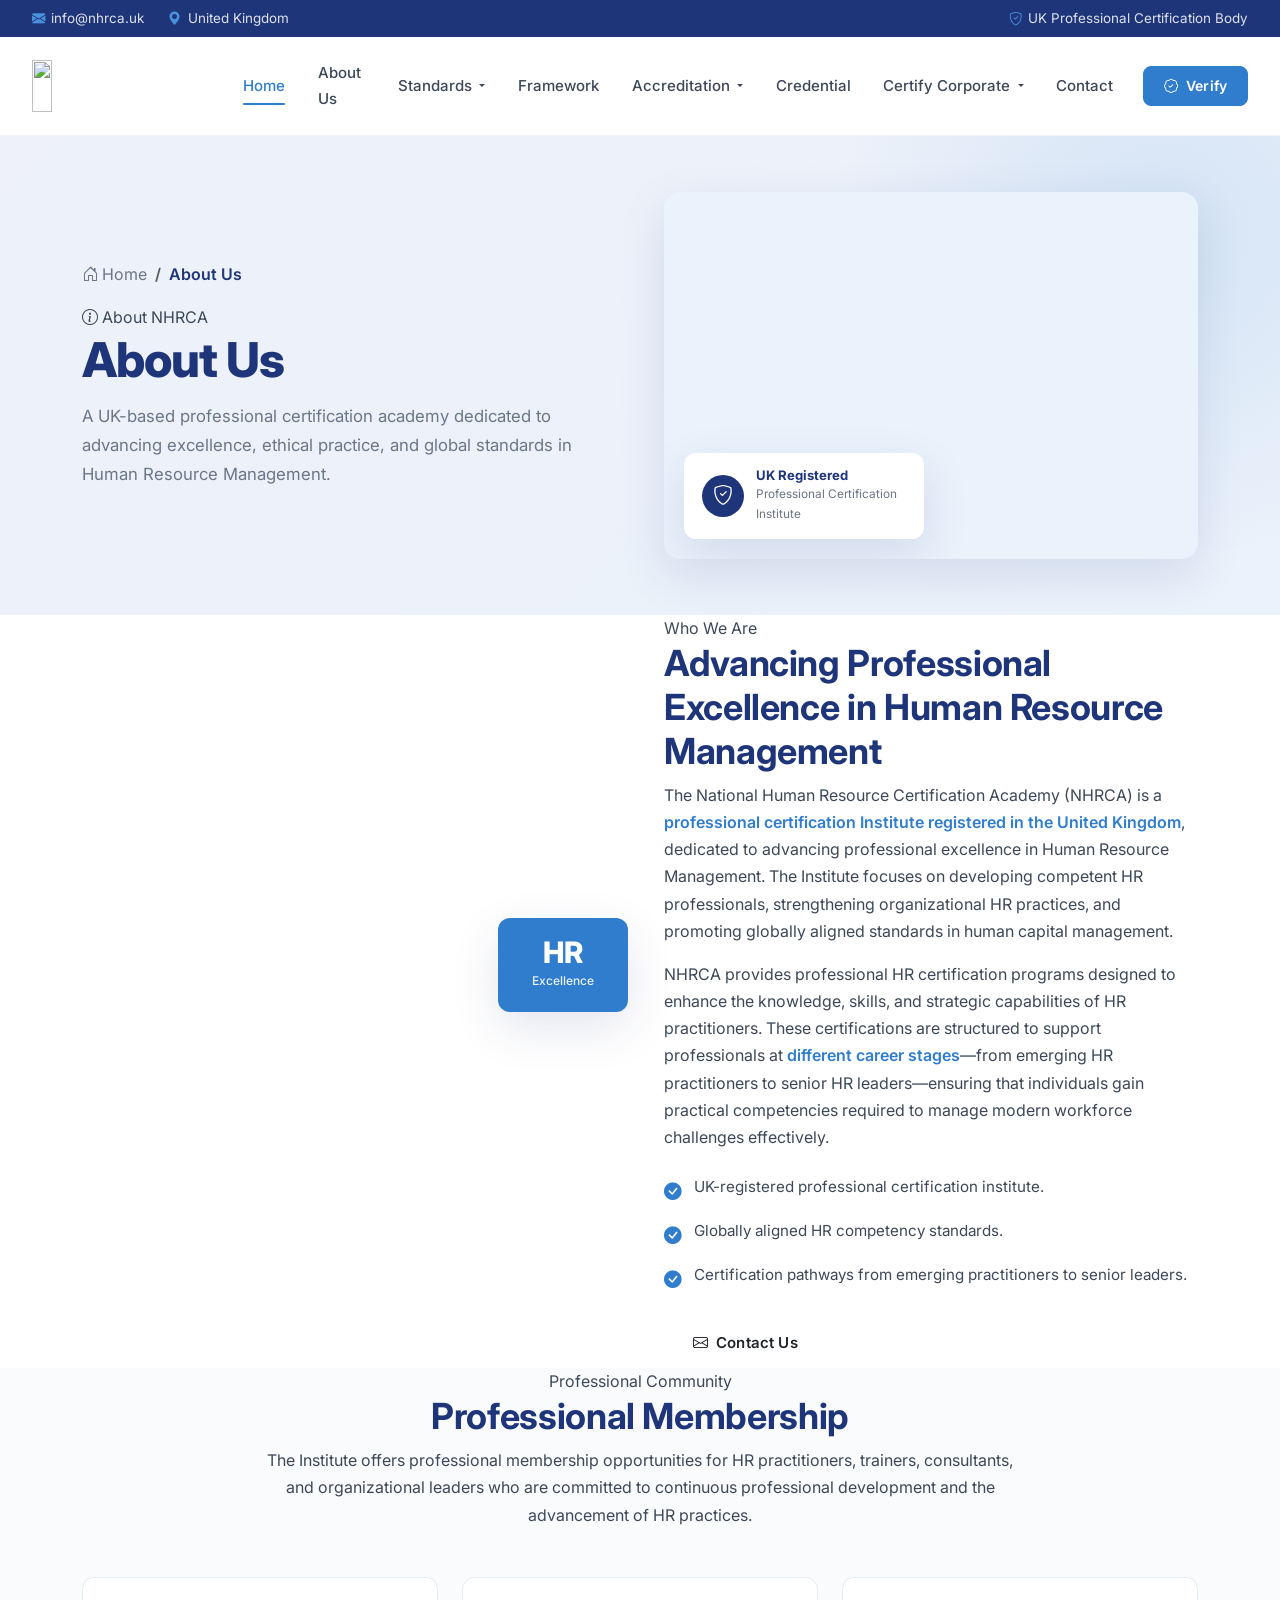
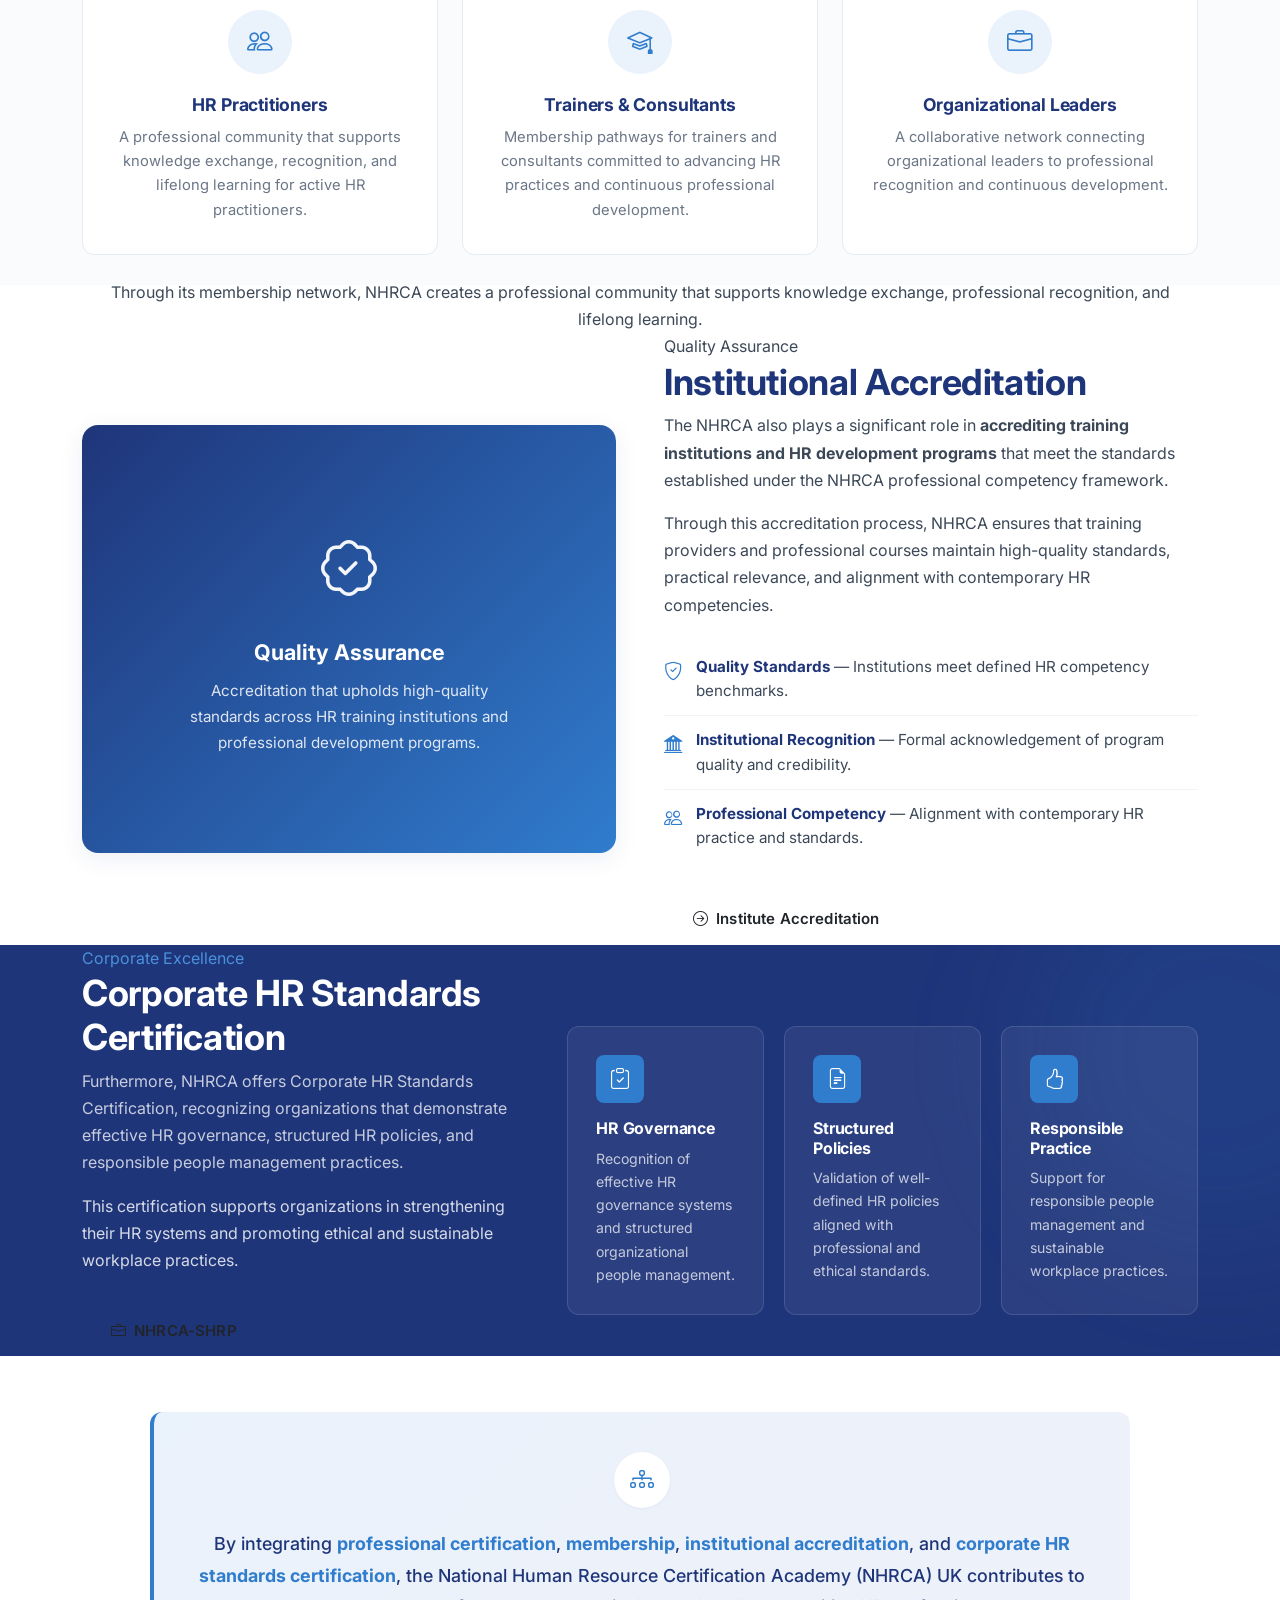
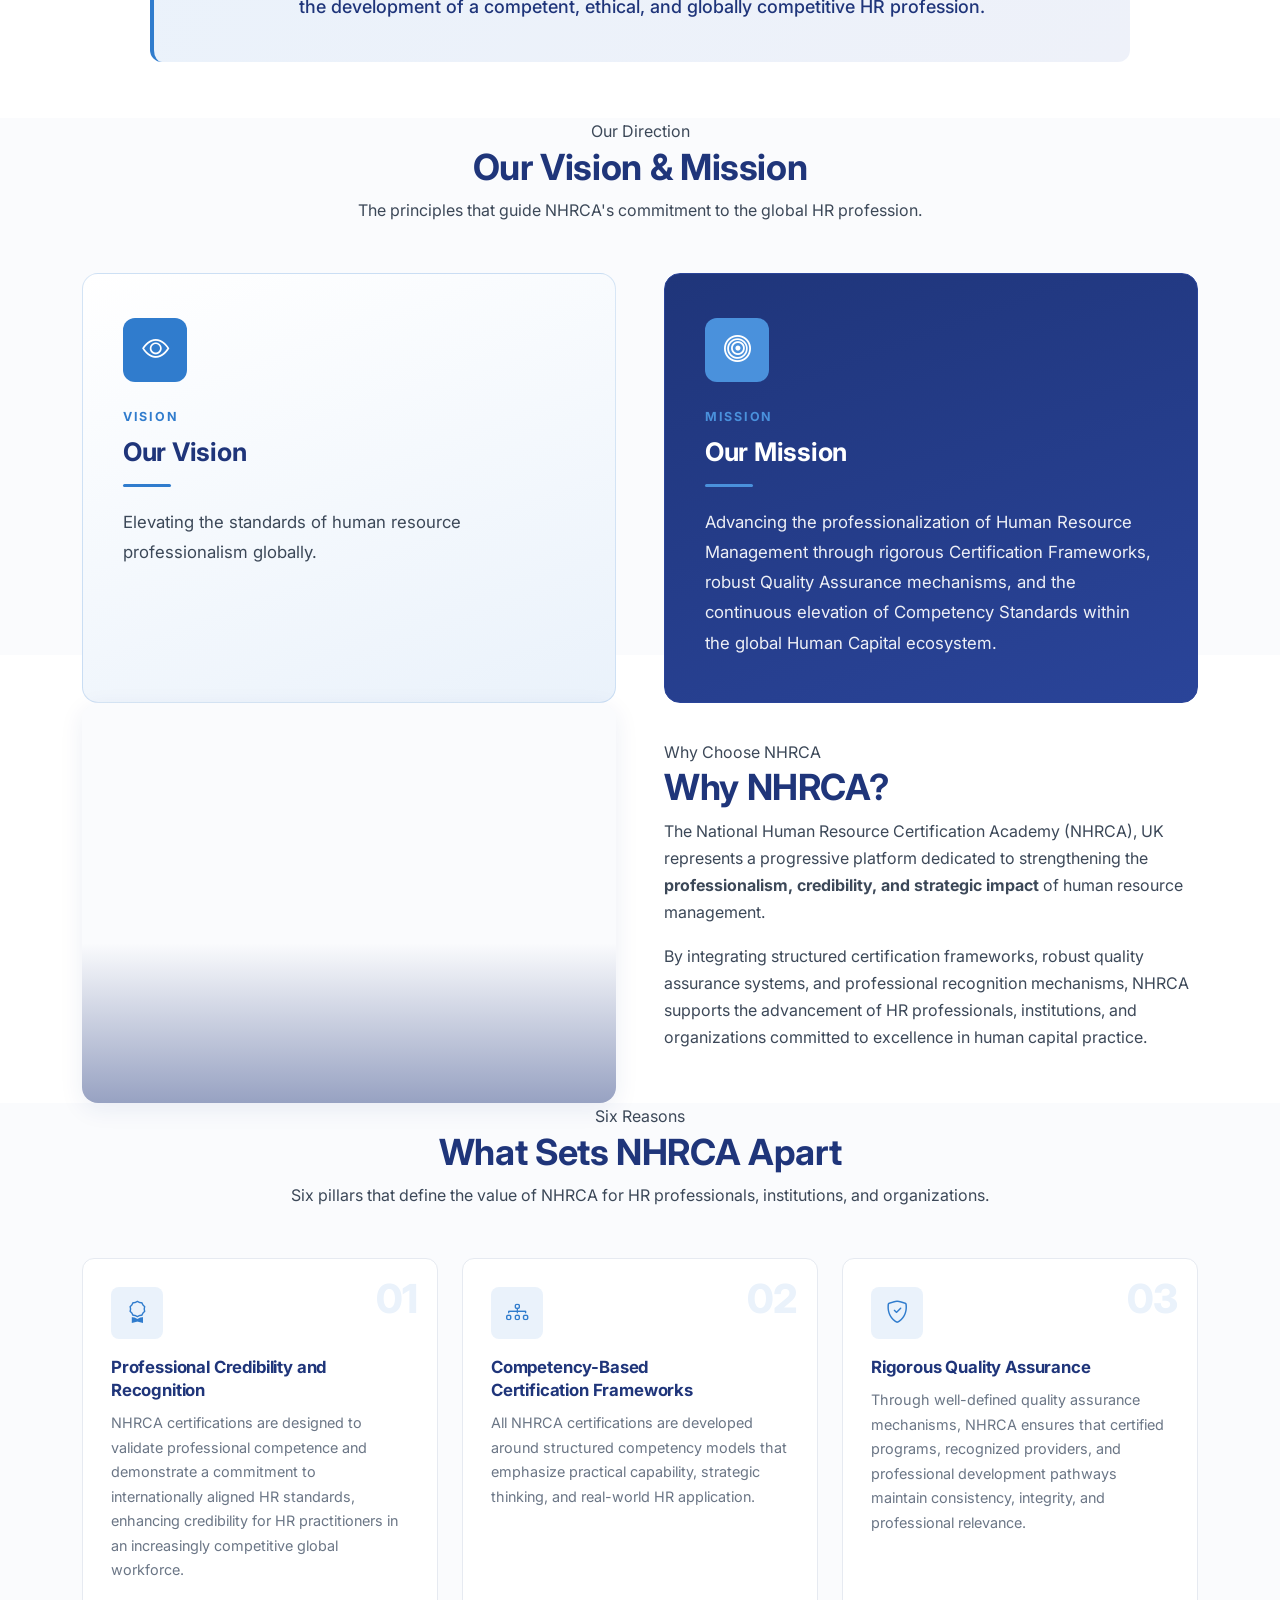
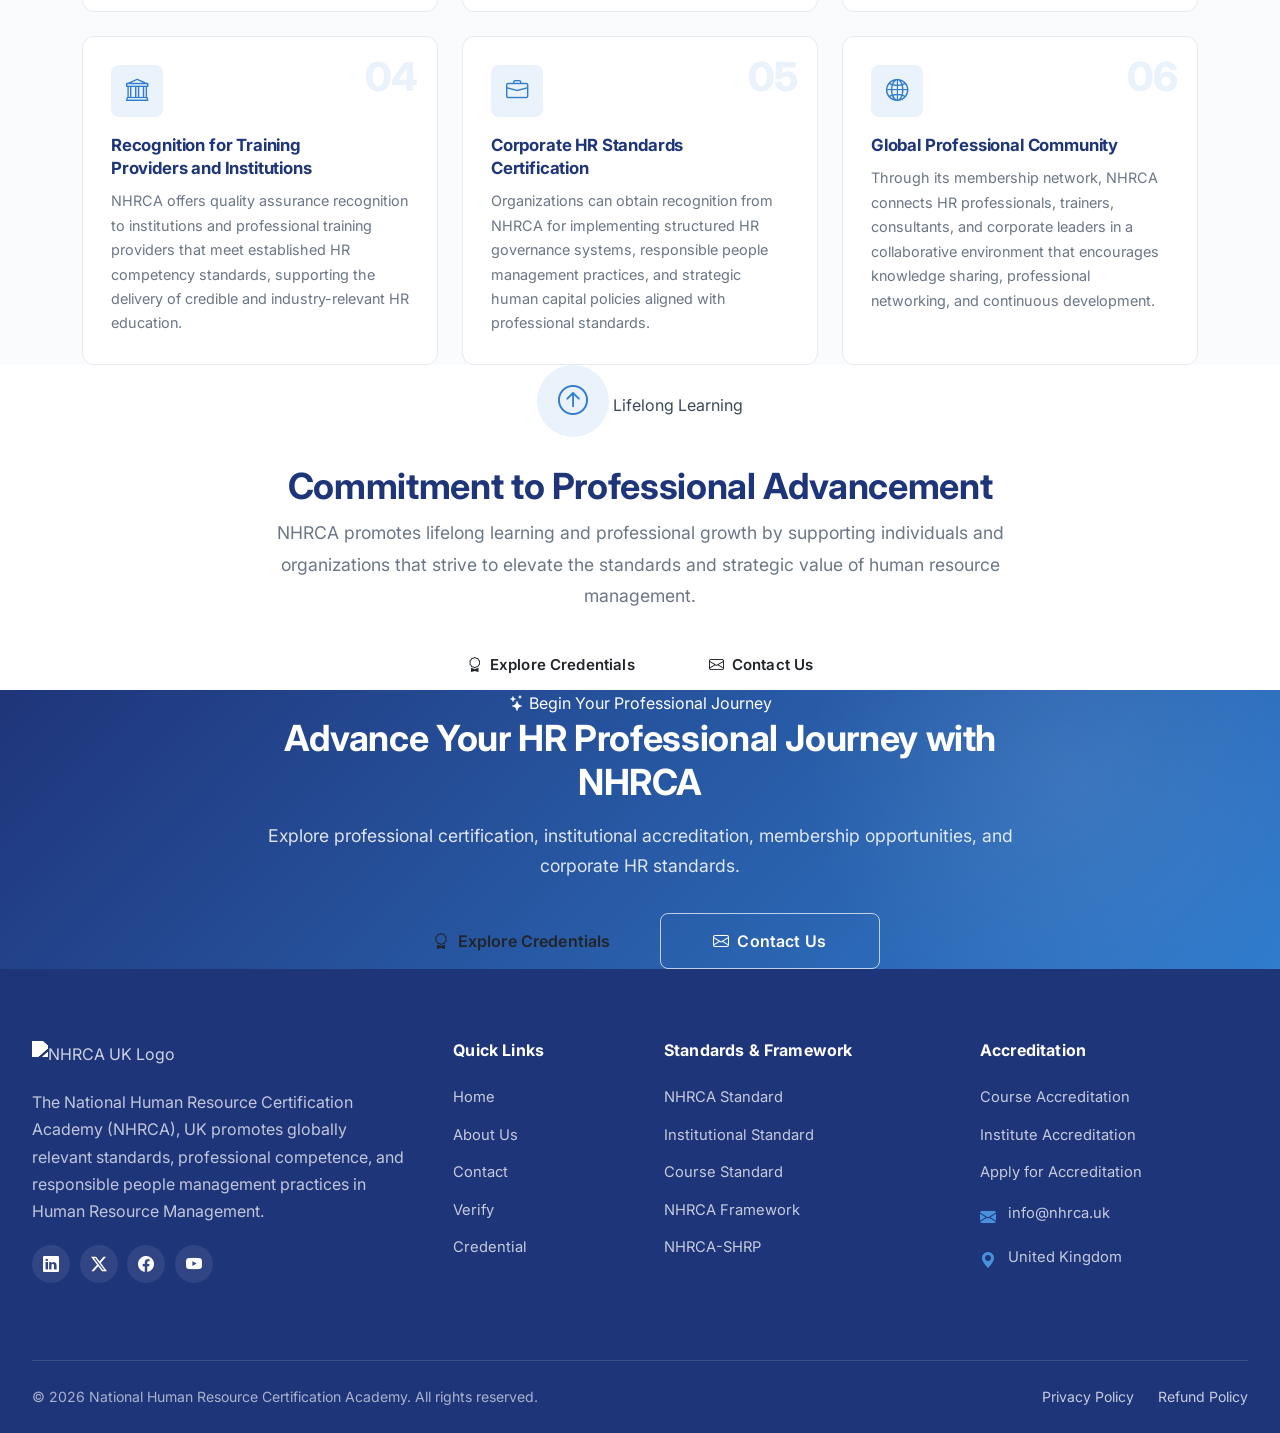
==== commit 802f8d16: "header updated" ====
--- a/about.html
+++ b/about.html
@@ -38,88 +38,103 @@
        HEADER
   =========================================== -->
   <header>
-    <!-- Topbar -->
-    <div class="nh-topbar d-none d-lg-block">
-      <div class="container nh-container">
-        <div class="d-flex justify-content-between align-items-center">
-          <div class="d-flex align-items-center gap-4">
-            <span class="topbar-item"><i class="bi bi-envelope-fill"></i> info@nhrca.uk</span>
-            <span class="topbar-item"><i class="bi bi-geo-alt-fill"></i> United Kingdom</span>
-          </div>
-          <div class="d-flex align-items-center gap-3">
-            <span class="topbar-item"><i class="bi bi-shield-check"></i> UK Professional Certification Body</span>
-          </div>
-        </div>
-      </div>
-    </div>
-
-    <!-- Navbar -->
-    <nav class="navbar navbar-expand-lg nh-navbar sticky-top" id="mainNavbar" aria-label="Main navigation">
-      <div class="container nh-container">
-        <!-- Logo -->
-        <a class="navbar-brand" href="https://nhrca.uk/" aria-label="NHRCA Home">
-          <img src="https://nhrca.uk/frontend/imgs/NHRCA-UK-logo.png" alt="National Human Resource Certification Academy - NHRCA UK Logo" class="nh-navbar-logo" width="190" height="52" onerror="this.onerror=null;this.src='imgs/nhrca-logo-fallback.svg';" />
-        </a>
-
-        <!-- Toggler -->
-        <button class="navbar-toggler" type="button" data-bs-toggle="collapse" data-bs-target="#mainNav" aria-controls="mainNav" aria-expanded="false" aria-label="Toggle navigation">
-          <i class="bi bi-list"></i>
-        </button>
-
-        <!-- Navigation -->
-        <div class="collapse navbar-collapse" id="mainNav">
-          <ul class="navbar-nav ms-auto align-items-lg-center">
-            <li class="nav-item">
-              <a class="nav-link" href="https://nhrca.uk/">Home</a>
-            </li>
-            <li class="nav-item">
-              <a class="nav-link" href="https://nhrca.uk/contact">Contact</a>
-            </li>
-            <li class="nav-item">
-              <a class="nav-link active" href="https://nhrca.uk/about-us" aria-current="page">About Us</a>
-            </li>
-            <li class="nav-item dropdown">
-              <a class="nav-link dropdown-toggle" href="#" role="button" data-bs-toggle="dropdown" aria-expanded="false" id="standardsDropdown">
-                Standards
-              </a>
-              <ul class="dropdown-menu" aria-labelledby="standardsDropdown">
-                <li><a class="dropdown-item" href="https://nhrca.uk/nhrca-standard"><i class="bi bi-award me-2"></i>NHRCA Standard</a></li>
-                <li><a class="dropdown-item" href="https://nhrca.uk/institutional-standard"><i class="bi bi-building me-2"></i>Institutional Standard</a></li>
-                <li><a class="dropdown-item" href="https://nhrca.uk/course-standard"><i class="bi bi-journal-text me-2"></i>Course Standard</a></li>
-              </ul>
-            </li>
-            <li class="nav-item">
-              <a class="nav-link" href="https://nhrca.uk/framework">Framework</a>
-            </li>
-            <li class="nav-item dropdown">
-              <a class="nav-link dropdown-toggle" href="#" role="button" data-bs-toggle="dropdown" aria-expanded="false" id="accreditationDropdown">
-                Accreditation
-              </a>
-              <ul class="dropdown-menu" aria-labelledby="accreditationDropdown">
-                <li><a class="dropdown-item" href="https://nhrca.uk/course-accreditation"><i class="bi bi-mortarboard me-2"></i>Course Accreditation</a></li>
-                <li><a class="dropdown-item" href="https://nhrca.uk/institute-accreditation"><i class="bi bi-bank me-2"></i>Institute Accreditation</a></li>
-              </ul>
-            </li>
-            <li class="nav-item">
-              <a class="nav-link" href="https://nhrca.uk/credential">Credential</a>
-            </li>
-            <li class="nav-item dropdown">
-              <a class="nav-link dropdown-toggle" href="#" role="button" data-bs-toggle="dropdown" aria-expanded="false" id="corporateDropdown">
-                Certify Corporate
-              </a>
-              <ul class="dropdown-menu" aria-labelledby="corporateDropdown">
-                <li><a class="dropdown-item" href="https://nhrca.uk/nhrca-shrp"><i class="bi bi-briefcase me-2"></i>NHRCA Standard for Human Resource Practice (NHRCA-SHRP)</a></li>
-                <li><a class="dropdown-item" href="https://nhrca.uk/apply-for-accreditation"><i class="bi bi-file-earmark-check me-2"></i>Apply for Accreditation</a></li>
-              </ul>
-            </li>
-            <li class="nav-item">
-              <a class="btn btn-blue btn-verify" href="https://nhrca.uk/verify"><i class="bi bi-patch-check"></i> Verify</a>
-            </li>
-          </ul>
-        </div>
-      </div>
-    </nav>
-  </header>
+        <!-- Topbar -->
+        <div class="nh-topbar d-none d-lg-block">
+            <div class="container nh-container">
+                <div class="d-flex justify-content-between align-items-center">
+                    <div class="d-flex align-items-center gap-4">
+                        <span class="topbar-item"><i class="bi bi-envelope-fill"></i> info@nhrca.uk</span>
+                        <span class="topbar-item"><i class="bi bi-geo-alt-fill"></i> United Kingdom</span>
+                    </div>
+                    <div class="d-flex align-items-center gap-3">
+                        <span class="topbar-item"><i class="bi bi-shield-check"></i> UK Professional Certification
+                            Body</span>
+                    </div>
+                </div>
+            </div>
+        </div>
+
+        <!-- Navbar -->
+        <nav class="navbar navbar-expand-lg nh-navbar sticky-top" id="mainNavbar" aria-label="Main navigation">
+            <div class="container nh-container">
+                <!-- Logo -->
+                <a class="navbar-brand" href="https://nhrca.uk/" aria-label="NHRCA Home">
+                    <img src="https://nhrca.uk/frontend/imgs/NHRCA-UK-logo.png"
+                        alt="" class="nh-navbar-logo"
+                        width="180" height="52" />
+                </a>
+
+                <!-- Toggler -->
+                <button class="navbar-toggler" type="button" data-bs-toggle="collapse" data-bs-target="#mainNav"
+                    aria-controls="mainNav" aria-expanded="false" aria-label="Toggle navigation">
+                    <i class="bi bi-list"></i>
+                </button>
+
+                <!-- Navigation -->
+                <div class="collapse navbar-collapse" id="mainNav">
+                    <ul class="navbar-nav ms-auto align-items-lg-center">
+                        <li class="nav-item">
+                            <a class="nav-link active" href="https://nhrca.uk/" aria-current="page">Home</a>
+                        </li>
+                        <li class="nav-item">
+                            <a class="nav-link" href="about.html">About Us</a>
+                        </li>
+                        <li class="nav-item dropdown">
+                            <a class="nav-link dropdown-toggle" href="#" role="button" data-bs-toggle="dropdown"
+                                aria-expanded="false" id="standardsDropdown">
+                                Standards
+                            </a>
+                            <ul class="dropdown-menu" aria-labelledby="standardsDropdown">
+                                <li><a class="dropdown-item" href="nhrca_standard.html"><i
+                                            class="bi bi-award me-2"></i>NHRCA Standard</a></li>
+                                <li><a class="dropdown-item" href="institutional.html"><i
+                                            class="bi bi-building me-2"></i>Institutional Standard</a></li>
+                                <li><a class="dropdown-item" href="course-standard.html"><i
+                                            class="bi bi-journal-text me-2"></i>Course Standard</a></li>
+                            </ul>
+                        </li>
+                        <li class="nav-item">
+                            <a class="nav-link" href="framework.html">Framework</a>
+                        </li>
+                        <li class="nav-item dropdown">
+                            <a class="nav-link dropdown-toggle" href="#" role="button" data-bs-toggle="dropdown"
+                                aria-expanded="false" id="accreditationDropdown">
+                                Accreditation
+                            </a>
+                            <ul class="dropdown-menu" aria-labelledby="accreditationDropdown">
+                                <li><a class="dropdown-item" href="course-accreditation.html"><i
+                                            class="bi bi-mortarboard me-2"></i>Course Accreditation</a></li>
+                                <li><a class="dropdown-item" href="institute-accreditation.html"><i
+                                            class="bi bi-bank me-2"></i>Institute Accreditation</a></li>
+                            </ul>
+                        </li>
+                        <li class="nav-item">
+                            <a class="nav-link" href="credential.html">Credential</a>
+                        </li>
+                        <li class="nav-item dropdown">
+                            <a class="nav-link dropdown-toggle" href="#" role="button" data-bs-toggle="dropdown"
+                                aria-expanded="false" id="corporateDropdown">
+                                Certify Corporate
+                            </a>
+                            <ul class="dropdown-menu" aria-labelledby="corporateDropdown">
+                                <li><a class="dropdown-item" href="certify-corporate.html"><i
+                                            class="bi bi-briefcase me-2"></i>NHRCA Standard </a></li>
+                                <li><a class="dropdown-item" href="#"><i
+                                            class="bi bi-file-earmark-check me-2"></i>Apply for Accreditation</a></li>
+                            </ul>
+                        </li>
+                        <li class="nav-item">
+                            <a class="nav-link" href="https://nhrca.uk/contact">Contact</a>
+                        </li>
+                        <li class="nav-item">
+                            <a class="btn btn-blue btn-verify" href="https://nhrca.uk/verify"><i
+                                    class="bi bi-patch-check"></i> Verify</a>
+                        </li>
+                    </ul>
+                </div>
+            </div>
+        </nav>
+    </header>
   <!-- ==========================================
        ABOUT US PAGE SECTIONS
   =========================================== -->
--- a/css/style.css
+++ b/css/style.css
@@ -3361,18 +3361,3504 @@
 
  .standard-cluster-entrepreneurial {
      background-color: var(--nh-bg-section);
-    }
-
-
-
-
-
-
-    /* ==========================================
+ }
+
+
+
+
+
+
+ /* ==========================================
        INSTITUTIONAL STANDARD - HERO SECTION
     =========================================== */
-    /* Dark navy hero inspired by the uploaded screenshot */
-    .institutional-hero {
+ /* Dark navy hero inspired by the uploaded screenshot */
+ .institutional-hero {
+     position: relative;
+     padding-top: 3.5rem;
+     padding-bottom: 3.5rem;
+     background-color: var(--nh-navy);
+     color: var(--nh-white);
+     overflow: hidden;
+ }
+
+ .institutional-hero::before {
+     content: "";
+     position: absolute;
+     top: 0;
+     right: 0;
+     width: 50%;
+     height: 100%;
+     background-image: radial-gradient(circle at 75% 30%, rgba(48, 124, 205, 0.18) 0%, transparent 55%);
+     pointer-events: none;
+ }
+
+ .institutional-hero::after {
+     content: "";
+     position: absolute;
+     bottom: 0;
+     left: 0;
+     width: 100%;
+     height: 4px;
+     background: linear-gradient(90deg, var(--nh-blue) 0%, var(--nh-blue-soft) 100%);
+ }
+
+ .institutional-hero .container {
+     position: relative;
+     z-index: 1;
+ }
+
+ .institutional-hero-breadcrumb {
+     margin-bottom: 1.25rem;
+ }
+
+ .institutional-hero-breadcrumb .breadcrumb {
+     margin: 0;
+     padding: 0;
+     background: transparent;
+     font-size: 0.88rem;
+ }
+
+ .institutional-hero-breadcrumb .breadcrumb-item a {
+     color: rgba(255, 255, 255, 0.7);
+     text-decoration: none;
+     transition: var(--nh-transition);
+ }
+
+ .institutional-hero-breadcrumb .breadcrumb-item a:hover {
+     color: var(--nh-white);
+ }
+
+ .institutional-hero-breadcrumb .breadcrumb-item.active {
+     color: var(--nh-white);
+     font-weight: 600;
+ }
+
+ .institutional-hero-breadcrumb .breadcrumb-item+.breadcrumb-item::before {
+     content: "/";
+     color: rgba(255, 255, 255, 0.45);
+     padding: 0 0.5rem;
+ }
+
+ .institutional-hero-badge {
+     display: inline-flex;
+     align-items: center;
+     gap: 0.5rem;
+     padding: 0.4rem 0.95rem;
+     background-color: rgba(48, 124, 205, 0.25);
+     color: var(--nh-blue-soft);
+     border: 1px solid rgba(48, 124, 205, 0.4);
+     border-radius: 50px;
+     font-size: 0.78rem;
+     font-weight: 600;
+     letter-spacing: 0.06em;
+     text-transform: uppercase;
+     margin-bottom: 1.25rem;
+ }
+
+ .institutional-hero-title {
+     color: var(--nh-white);
+     font-weight: 800;
+     font-size: clamp(2rem, 4.2vw, 2.85rem);
+     margin-bottom: 0.85rem;
+     letter-spacing: -0.02em;
+     line-height: 1.15;
+ }
+
+ .institutional-hero-subtitle {
+     color: rgba(255, 255, 255, 0.78);
+     font-size: 1.12rem;
+     line-height: 1.6;
+     max-width: 620px;
+     margin: 0;
+     font-weight: 400;
+ }
+
+ /* ==========================================
+       INSTITUTIONAL STANDARD - INTRODUCTION & CORE COMPONENTS
+    =========================================== */
+ .institutional-intro-text .text-highlight {
+     color: var(--nh-blue);
+     font-weight: 600;
+ }
+
+ .institutional-core-card {
+     background-color: var(--nh-white);
+     border: 1px solid var(--nh-border);
+     border-left: 4px solid var(--nh-blue);
+     border-radius: var(--nh-radius);
+     padding: 2rem 1.85rem;
+     box-shadow: var(--nh-shadow-sm);
+     position: relative;
+ }
+
+ .institutional-core-card-icon {
+     display: inline-flex;
+     align-items: center;
+     justify-content: center;
+     width: 52px;
+     height: 52px;
+     border-radius: var(--nh-radius-sm);
+     background-color: var(--nh-blue-tint);
+     color: var(--nh-blue);
+     font-size: 1.4rem;
+     margin-bottom: 1.15rem;
+ }
+
+ .institutional-core-card-title {
+     color: var(--nh-navy);
+     font-weight: 700;
+     font-size: 1.3rem;
+     margin-bottom: 0.75rem;
+ }
+
+ .institutional-core-card-text {
+     color: var(--nh-text-muted);
+     font-size: 0.95rem;
+     line-height: 1.7;
+     margin-bottom: 1.25rem;
+ }
+
+ .institutional-core-pill-list {
+     list-style: none;
+     padding: 0;
+     margin: 0;
+     display: flex;
+     flex-direction: column;
+     gap: 0.55rem;
+ }
+
+ .institutional-core-pill-list li {
+     display: flex;
+     align-items: center;
+     gap: 0.6rem;
+     font-size: 0.88rem;
+     color: var(--nh-text);
+     font-weight: 500;
+ }
+
+ .institutional-core-pill-list li i {
+     color: var(--nh-blue);
+     font-size: 1rem;
+     flex-shrink: 0;
+ }
+
+ .institutional-core-pill-num {
+     display: inline-flex;
+     align-items: center;
+     justify-content: center;
+     width: 24px;
+     height: 24px;
+     border-radius: 50%;
+     background-color: var(--nh-navy);
+     color: var(--nh-white);
+     font-size: 0.75rem;
+     font-weight: 700;
+     flex-shrink: 0;
+ }
+
+ /* ==========================================
+       INSTITUTIONAL STANDARD - SEVEN STANDARD CARDS
+    =========================================== */
+ .institutional-standards-section {
+     background-color: var(--nh-bg-section);
+ }
+
+ .institutional-standards-grid {
+     display: grid;
+     grid-template-columns: repeat(2, 1fr);
+     gap: 1.75rem;
+ }
+
+ .institutional-standard-card {
+     background-color: var(--nh-white);
+     border: 1px solid var(--nh-border);
+     border-radius: var(--nh-radius);
+     overflow: hidden;
+     display: flex;
+     flex-direction: column;
+     transition: var(--nh-transition);
+ }
+
+ .institutional-standard-card:hover {
+     border-color: var(--nh-blue-soft);
+     box-shadow: var(--nh-shadow-md);
+     transform: translateY(-3px);
+ }
+
+ /* 7th card spans full width */
+ .institutional-standard-card-full {
+     grid-column: 1 / -1;
+ }
+
+ .institutional-card-header {
+     background-color: var(--nh-navy);
+     color: var(--nh-white);
+     padding: 1.15rem 1.5rem;
+     display: flex;
+     align-items: center;
+     gap: 0.85rem;
+ }
+
+ .institutional-card-header-num {
+     display: inline-flex;
+     align-items: center;
+     justify-content: center;
+     width: 36px;
+     height: 36px;
+     border-radius: var(--nh-radius-sm);
+     background-color: rgba(255, 255, 255, 0.12);
+     color: var(--nh-white);
+     font-size: 0.95rem;
+     font-weight: 700;
+     flex-shrink: 0;
+ }
+
+ .institutional-card-header-title {
+     color: var(--nh-white);
+     font-weight: 700;
+     font-size: 1.1rem;
+     margin: 0;
+     line-height: 1.3;
+ }
+
+ .institutional-card-body {
+     padding: 1.5rem 1.5rem 1.75rem;
+     flex: 1 1 auto;
+ }
+
+ .institutional-card-intro {
+     color: var(--nh-text);
+     font-size: 0.94rem;
+     line-height: 1.65;
+     margin-bottom: 1.25rem;
+     padding-bottom: 1.25rem;
+     border-bottom: 1px solid var(--nh-border-soft);
+     font-style: italic;
+ }
+
+ .institutional-subsection {
+     margin-bottom: 1.1rem;
+ }
+
+ .institutional-subsection:last-child {
+     margin-bottom: 0;
+ }
+
+ .institutional-subsection-title {
+     color: var(--nh-navy);
+     font-weight: 700;
+     font-size: 0.92rem;
+     margin-bottom: 0.3rem;
+     line-height: 1.4;
+     display: flex;
+     align-items: baseline;
+     gap: 0.4rem;
+ }
+
+ .institutional-subsection-num {
+     color: var(--nh-blue);
+     font-weight: 700;
+     flex-shrink: 0;
+ }
+
+ .institutional-subsection-text {
+     color: var(--nh-text-muted);
+     font-size: 0.9rem;
+     line-height: 1.65;
+     margin: 0;
+     padding-left: 0;
+ }
+
+ /* 7th card body uses a 2-column subsection layout on desktop */
+ .institutional-standard-card-full .institutional-card-body {
+     padding: 1.75rem 1.75rem 2rem;
+ }
+
+ .institutional-subsection-grid {
+     display: grid;
+     grid-template-columns: repeat(3, 1fr);
+     gap: 1.5rem;
+ }
+
+ /* ==========================================
+       INSTITUTIONAL STANDARD - INSTITUTIONAL EXCELLENCE
+    =========================================== */
+ .institutional-excellence-section {
+     background-color: var(--nh-white);
+ }
+
+ .institutional-excellence-card {
+     background-color: var(--nh-white);
+     border: 1px solid var(--nh-border);
+     border-radius: var(--nh-radius-lg);
+     padding: 3rem 2.5rem;
+     text-align: center;
+     box-shadow: var(--nh-shadow-sm);
+     position: relative;
+     overflow: hidden;
+ }
+
+ .institutional-excellence-card::before {
+     content: "";
+     position: absolute;
+     top: 0;
+     left: 50%;
+     transform: translateX(-50%);
+     width: 80px;
+     height: 4px;
+     background: linear-gradient(90deg, var(--nh-navy) 0%, var(--nh-blue) 100%);
+     border-radius: 0 0 4px 4px;
+ }
+
+ .institutional-excellence-icon {
+     display: inline-flex;
+     align-items: center;
+     justify-content: center;
+     width: 64px;
+     height: 64px;
+     border-radius: 50%;
+     background-color: var(--nh-blue-tint);
+     color: var(--nh-blue);
+     font-size: 1.7rem;
+     margin-bottom: 1.5rem;
+ }
+
+ .institutional-excellence-title {
+     color: var(--nh-navy);
+     font-weight: 700;
+     font-size: clamp(1.6rem, 2.5vw, 2rem);
+     margin-bottom: 1.25rem;
+ }
+
+ .institutional-excellence-text {
+     color: var(--nh-text-muted);
+     font-size: 1.05rem;
+     line-height: 1.8;
+     max-width: 760px;
+     margin: 0 auto;
+ }
+
+ .institutional-excellence-features {
+     display: flex;
+     flex-wrap: wrap;
+     justify-content: center;
+     gap: 1.5rem 2.5rem;
+     margin-top: 2rem;
+     padding-top: 2rem;
+     border-top: 1px solid var(--nh-border-soft);
+ }
+
+ .institutional-excellence-feature {
+     display: flex;
+     align-items: center;
+     gap: 0.6rem;
+     color: var(--nh-navy);
+     font-size: 0.92rem;
+     font-weight: 600;
+ }
+
+ .institutional-excellence-feature i {
+     color: var(--nh-blue);
+     font-size: 1.15rem;
+ }
+
+
+
+
+
+ /* ==========================================
+       FRAMEWORK PAGE - HERO SECTION
+    =========================================== */
+ .framework-hero {
+     position: relative;
+     padding-top: 3.5rem;
+     padding-bottom: 3.5rem;
+     background-color: var(--nh-navy);
+     color: var(--nh-white);
+     overflow: hidden;
+ }
+
+ .framework-hero::before {
+     content: "";
+     position: absolute;
+     top: 0;
+     right: 0;
+     width: 50%;
+     height: 100%;
+     background-image: radial-gradient(circle at 75% 30%, rgba(48, 124, 205, 0.18) 0%, transparent 55%);
+     pointer-events: none;
+ }
+
+ .framework-hero::after {
+     content: "";
+     position: absolute;
+     bottom: 0;
+     left: 0;
+     width: 100%;
+     height: 4px;
+     background: linear-gradient(90deg, var(--nh-blue) 0%, var(--nh-blue-soft) 100%);
+ }
+
+ .framework-hero .container {
+     position: relative;
+     z-index: 1;
+ }
+
+ .framework-hero-breadcrumb {
+     margin-bottom: 1.25rem;
+ }
+
+ .framework-hero-breadcrumb .breadcrumb {
+     margin: 0;
+     padding: 0;
+     background: transparent;
+     font-size: 0.88rem;
+ }
+
+ .framework-hero-breadcrumb .breadcrumb-item a {
+     color: rgba(255, 255, 255, 0.7);
+     text-decoration: none;
+     transition: var(--nh-transition);
+ }
+
+ .framework-hero-breadcrumb .breadcrumb-item a:hover {
+     color: var(--nh-white);
+ }
+
+ .framework-hero-breadcrumb .breadcrumb-item.active {
+     color: var(--nh-white);
+     font-weight: 600;
+ }
+
+ .framework-hero-breadcrumb .breadcrumb-item+.breadcrumb-item::before {
+     content: "/";
+     color: rgba(255, 255, 255, 0.45);
+     padding: 0 0.5rem;
+ }
+
+ .framework-hero-badge {
+     display: inline-flex;
+     align-items: center;
+     gap: 0.5rem;
+     padding: 0.4rem 0.95rem;
+     background-color: rgba(48, 124, 205, 0.25);
+     color: var(--nh-blue-soft);
+     border: 1px solid rgba(48, 124, 205, 0.4);
+     border-radius: 50px;
+     font-size: 0.78rem;
+     font-weight: 600;
+     letter-spacing: 0.06em;
+     text-transform: uppercase;
+     margin-bottom: 1.25rem;
+ }
+
+ .framework-hero-title {
+     color: var(--nh-white);
+     font-weight: 800;
+     font-size: clamp(2rem, 4.2vw, 2.85rem);
+     margin-bottom: 0.85rem;
+     letter-spacing: -0.02em;
+     line-height: 1.15;
+ }
+
+ .framework-hero-subtitle {
+     color: rgba(255, 255, 255, 0.78);
+     font-size: 1.12rem;
+     line-height: 1.6;
+     max-width: 660px;
+     margin: 0;
+     font-weight: 400;
+ }
+
+ /* ==========================================
+       FRAMEWORK PAGE - INTRODUCTION
+    =========================================== */
+ .framework-intro-text .text-highlight {
+     color: var(--nh-blue);
+     font-weight: 600;
+ }
+
+ .framework-intro-overview {
+     background-color: var(--nh-bg-section);
+     border: 1px solid var(--nh-border);
+     border-radius: var(--nh-radius-lg);
+     padding: 2rem 1.85rem;
+     height: 100%;
+ }
+
+ .framework-overview-title {
+     color: var(--nh-navy);
+     font-weight: 700;
+     font-size: 1.2rem;
+     margin-bottom: 1.25rem;
+     display: flex;
+     align-items: center;
+     gap: 0.6rem;
+ }
+
+ .framework-overview-title i {
+     color: var(--nh-blue);
+     font-size: 1.4rem;
+ }
+
+ .framework-overview-list {
+     list-style: none;
+     padding: 0;
+     margin: 0;
+     display: flex;
+     flex-direction: column;
+     gap: 0.85rem;
+ }
+
+ .framework-overview-list li {
+     display: flex;
+     align-items: flex-start;
+     gap: 0.75rem;
+     font-size: 0.93rem;
+     color: var(--nh-text);
+     line-height: 1.55;
+ }
+
+ .framework-overview-list li i {
+     color: var(--nh-blue);
+     font-size: 1.1rem;
+     margin-top: 0.15rem;
+     flex-shrink: 0;
+ }
+
+ .framework-overview-list li strong {
+     color: var(--nh-navy);
+     font-weight: 700;
+ }
+
+ /* ==========================================
+       FRAMEWORK PAGE - PROGRESSION TIMELINE
+    =========================================== */
+ .framework-progression-section {
+     background-color: var(--nh-bg-section);
+ }
+
+ .framework-timeline {
+     position: relative;
+     padding-top: 1rem;
+ }
+
+ /* Horizontal connecting line on desktop (lg+) */
+ .framework-timeline::before {
+     content: "";
+     position: absolute;
+     top: 2.75rem;
+     left: 4%;
+     right: 4%;
+     height: 3px;
+     background: linear-gradient(90deg, var(--nh-blue) 0%, var(--nh-navy) 100%);
+     border-radius: 3px;
+     z-index: 0;
+ }
+
+ .framework-timeline-row {
+     display: grid;
+     grid-template-columns: repeat(4, 1fr);
+     gap: 1rem;
+     position: relative;
+     z-index: 1;
+ }
+
+ .framework-stage {
+     display: flex;
+     flex-direction: column;
+     align-items: center;
+     text-align: center;
+ }
+
+ .framework-stage-marker {
+     width: 56px;
+     height: 56px;
+     border-radius: 50%;
+     background-color: var(--nh-white);
+     border: 3px solid var(--nh-blue);
+     color: var(--nh-navy);
+     display: inline-flex;
+     align-items: center;
+     justify-content: center;
+     font-size: 1.15rem;
+     font-weight: 800;
+     margin-bottom: 1rem;
+     box-shadow: var(--nh-shadow-sm);
+     flex-shrink: 0;
+     position: relative;
+     z-index: 2;
+ }
+
+ .framework-stage-legendary .framework-stage-marker {
+     background-color: var(--nh-navy);
+     border-color: var(--nh-blue-soft);
+     color: var(--nh-white);
+ }
+
+ .framework-stage-theme {
+     display: inline-block;
+     font-size: 0.74rem;
+     font-weight: 700;
+     letter-spacing: 0.08em;
+     text-transform: uppercase;
+     color: var(--nh-blue);
+     background-color: var(--nh-blue-tint);
+     padding: 0.3rem 0.7rem;
+     border-radius: 50px;
+     margin-bottom: 0.65rem;
+     line-height: 1.3;
+ }
+
+ .framework-stage-title {
+     color: var(--nh-navy);
+     font-weight: 700;
+     font-size: 0.98rem;
+     line-height: 1.3;
+     margin-bottom: 0;
+     min-height: 2.6em;
+     display: flex;
+     align-items: center;
+     justify-content: center;
+ }
+
+ /* ==========================================
+       FRAMEWORK PAGE - LEVEL CARDS (detailed)
+    =========================================== */
+ .framework-levels-grid {
+     display: grid;
+     grid-template-columns: repeat(2, 1fr);
+     gap: 1.5rem;
+ }
+
+ .framework-level-card {
+     background-color: var(--nh-white);
+     border: 1px solid var(--nh-border);
+     border-radius: var(--nh-radius);
+     overflow: hidden;
+     transition: var(--nh-transition);
+     display: flex;
+     flex-direction: column;
+ }
+
+ .framework-level-card:hover {
+     border-color: var(--nh-blue-soft);
+     box-shadow: var(--nh-shadow-md);
+     transform: translateY(-3px);
+ }
+
+ .framework-level-card-header {
+     background-color: var(--nh-navy);
+     color: var(--nh-white);
+     padding: 1.35rem 1.5rem;
+     display: flex;
+     align-items: center;
+     gap: 0.85rem;
+ }
+
+ .framework-level-card-legendary .framework-level-card-header {
+     background: linear-gradient(135deg, var(--nh-navy) 0%, var(--nh-navy-soft) 100%);
+ }
+
+ .framework-level-num {
+     display: inline-flex;
+     align-items: center;
+     justify-content: center;
+     width: 40px;
+     height: 40px;
+     border-radius: var(--nh-radius-sm);
+     background-color: rgba(255, 255, 255, 0.14);
+     color: var(--nh-white);
+     font-size: 1.05rem;
+     font-weight: 800;
+     flex-shrink: 0;
+ }
+
+ .framework-level-card-legendary .framework-level-num {
+     background-color: var(--nh-blue-soft);
+ }
+
+ .framework-level-title-wrap {
+     flex: 1 1 auto;
+ }
+
+ .framework-level-theme {
+     display: inline-block;
+     font-size: 0.7rem;
+     font-weight: 700;
+     letter-spacing: 0.08em;
+     text-transform: uppercase;
+     color: var(--nh-blue-soft);
+     margin-bottom: 0.2rem;
+ }
+
+ .framework-level-title {
+     color: var(--nh-white);
+     font-weight: 700;
+     font-size: 1.05rem;
+     margin: 0;
+     line-height: 1.3;
+ }
+
+ .framework-level-body {
+     padding: 1.5rem;
+     flex: 1 1 auto;
+ }
+
+ .framework-info-row {
+     display: flex;
+     align-items: flex-start;
+     gap: 0.85rem;
+     padding: 0.75rem 0;
+     border-bottom: 1px solid var(--nh-border-soft);
+ }
+
+ .framework-info-row:last-of-type {
+     border-bottom: none;
+ }
+
+ .framework-info-icon {
+     display: inline-flex;
+     align-items: center;
+     justify-content: center;
+     width: 36px;
+     height: 36px;
+     border-radius: var(--nh-radius-sm);
+     background-color: var(--nh-blue-tint);
+     color: var(--nh-blue);
+     font-size: 1rem;
+     flex-shrink: 0;
+ }
+
+ .framework-info-label {
+     font-size: 0.76rem;
+     font-weight: 700;
+     letter-spacing: 0.06em;
+     text-transform: uppercase;
+     color: var(--nh-text-muted);
+     margin-bottom: 0.2rem;
+ }
+
+ .framework-info-value {
+     font-size: 0.93rem;
+     color: var(--nh-navy);
+     font-weight: 600;
+     line-height: 1.5;
+ }
+
+ .framework-focus-block {
+     margin-top: 1rem;
+     padding-top: 1rem;
+     border-top: 1px solid var(--nh-border-soft);
+ }
+
+ .framework-focus-label {
+     font-size: 0.76rem;
+     font-weight: 700;
+     letter-spacing: 0.06em;
+     text-transform: uppercase;
+     color: var(--nh-text-muted);
+     margin-bottom: 0.75rem;
+ }
+
+ .framework-focus-item {
+     display: flex;
+     align-items: center;
+     justify-content: space-between;
+     gap: 0.75rem;
+     margin-bottom: 0.6rem;
+ }
+
+ .framework-focus-item:last-child {
+     margin-bottom: 0;
+ }
+
+ .framework-focus-name {
+     font-size: 0.85rem;
+     color: var(--nh-text);
+     font-weight: 500;
+ }
+
+ .framework-focus-level {
+     display: inline-flex;
+     align-items: center;
+     gap: 0.4rem;
+ }
+
+ .framework-focus-dots {
+     display: inline-flex;
+     gap: 3px;
+ }
+
+ .framework-focus-dot {
+     width: 8px;
+     height: 8px;
+     border-radius: 50%;
+     background-color: var(--nh-border);
+ }
+
+ .framework-focus-dot.filled {
+     background-color: var(--nh-blue);
+ }
+
+ .framework-focus-level-text {
+     font-size: 0.76rem;
+     font-weight: 600;
+     color: var(--nh-text-muted);
+     min-width: 64px;
+     text-align: right;
+ }
+
+ .framework-special {
+     margin-top: 1rem;
+     padding: 0.85rem 1rem;
+     background-color: var(--nh-navy-tint);
+     border-left: 3px solid var(--nh-navy);
+     border-radius: var(--nh-radius-sm);
+ }
+
+ .framework-special-label {
+     font-size: 0.74rem;
+     font-weight: 700;
+     letter-spacing: 0.06em;
+     text-transform: uppercase;
+     color: var(--nh-navy);
+     margin-bottom: 0.3rem;
+     display: flex;
+     align-items: center;
+     gap: 0.4rem;
+ }
+
+ .framework-special-text {
+     font-size: 0.85rem;
+     color: var(--nh-text);
+     line-height: 1.55;
+     margin: 0;
+ }
+
+ /* Legendary card (Stage 5) — no detailed data, distinguished presentation */
+ .framework-level-card-legendary .framework-level-body {
+     display: flex;
+     flex-direction: column;
+     align-items: center;
+     justify-content: center;
+     text-align: center;
+     padding: 2.5rem 1.75rem;
+ }
+
+ .framework-legendary-icon {
+     display: inline-flex;
+     align-items: center;
+     justify-content: center;
+     width: 64px;
+     height: 64px;
+     border-radius: 50%;
+     background-color: var(--nh-navy);
+     color: var(--nh-white);
+     font-size: 1.7rem;
+     margin-bottom: 1.25rem;
+ }
+
+ .framework-legendary-text {
+     color: var(--nh-text-muted);
+     font-size: 0.92rem;
+     line-height: 1.65;
+     margin: 0;
+ }
+
+ /* ==========================================
+       FRAMEWORK PAGE - COMPETENCY COMPARISON
+    =========================================== */
+ .framework-comparison-section {
+     background-color: var(--nh-white);
+ }
+
+ .framework-comparison-table-wrap {
+     background-color: var(--nh-white);
+     border: 1px solid var(--nh-border);
+     border-radius: var(--nh-radius-lg);
+     overflow: hidden;
+     box-shadow: var(--nh-shadow-sm);
+ }
+
+ .framework-comparison-table {
+     width: 100%;
+     border-collapse: collapse;
+     margin: 0;
+ }
+
+ .framework-comparison-table thead th {
+     background-color: var(--nh-navy);
+     color: var(--nh-white);
+     padding: 1.1rem 1.25rem;
+     font-weight: 700;
+     font-size: 0.88rem;
+     text-align: left;
+     letter-spacing: 0.02em;
+     border-right: 1px solid rgba(255, 255, 255, 0.08);
+ }
+
+ .framework-comparison-table thead th:last-child {
+     border-right: none;
+ }
+
+ .framework-comparison-table thead th.framework-comp-center {
+     text-align: center;
+ }
+
+ .framework-comparison-table tbody td {
+     padding: 1.1rem 1.25rem;
+     border-bottom: 1px solid var(--nh-border-soft);
+     border-right: 1px solid var(--nh-border-soft);
+     font-size: 0.92rem;
+     vertical-align: middle;
+ }
+
+ .framework-comparison-table tbody td:last-child {
+     border-right: none;
+ }
+
+ .framework-comparison-table tbody tr:last-child td {
+     border-bottom: none;
+ }
+
+ .framework-comparison-table tbody tr:nth-child(even) td {
+     background-color: var(--nh-bg-section);
+ }
+
+ .framework-comparison-table tbody tr:hover td {
+     background-color: var(--nh-blue-tint);
+ }
+
+ .framework-comp-stage {
+     color: var(--nh-navy);
+     font-weight: 700;
+ }
+
+ .framework-comp-stage-num {
+     display: inline-flex;
+     align-items: center;
+     justify-content: center;
+     width: 28px;
+     height: 28px;
+     border-radius: 50%;
+     background-color: var(--nh-blue-tint);
+     color: var(--nh-blue);
+     font-size: 0.82rem;
+     font-weight: 700;
+     margin-right: 0.6rem;
+ }
+
+ .framework-comp-center {
+     text-align: center;
+ }
+
+ .framework-comp-level {
+     display: inline-flex;
+     align-items: center;
+     gap: 0.5rem;
+ }
+
+ .framework-comp-dots {
+     display: inline-flex;
+     gap: 4px;
+ }
+
+ .framework-comp-dot {
+     width: 9px;
+     height: 9px;
+     border-radius: 50%;
+     background-color: var(--nh-border);
+ }
+
+ .framework-comp-dot.filled {
+     background-color: var(--nh-blue);
+ }
+
+ .framework-comp-level-text {
+     font-size: 0.82rem;
+     font-weight: 600;
+     color: var(--nh-text);
+ }
+
+ /* ==========================================
+       FRAMEWORK PAGE - FINAL SUMMARY
+    =========================================== */
+ .framework-summary-section {
+     background-color: var(--nh-bg-section);
+ }
+
+ .framework-summary-card {
+     background-color: var(--nh-white);
+     border: 1px solid var(--nh-border);
+     border-radius: var(--nh-radius-lg);
+     padding: 3rem 2.5rem;
+     text-align: center;
+     box-shadow: var(--nh-shadow-sm);
+     position: relative;
+     overflow: hidden;
+ }
+
+ .framework-summary-card::before {
+     content: "";
+     position: absolute;
+     top: 0;
+     left: 50%;
+     transform: translateX(-50%);
+     width: 80px;
+     height: 4px;
+     background: linear-gradient(90deg, var(--nh-navy) 0%, var(--nh-blue) 100%);
+     border-radius: 0 0 4px 4px;
+ }
+
+ .framework-summary-icon {
+     display: inline-flex;
+     align-items: center;
+     justify-content: center;
+     width: 64px;
+     height: 64px;
+     border-radius: 50%;
+     background-color: var(--nh-blue-tint);
+     color: var(--nh-blue);
+     font-size: 1.7rem;
+     margin-bottom: 1.5rem;
+ }
+
+ .framework-summary-title {
+     color: var(--nh-navy);
+     font-weight: 700;
+     font-size: clamp(1.6rem, 2.5vw, 2rem);
+     margin-bottom: 1.25rem;
+ }
+
+ .framework-summary-text {
+     color: var(--nh-text-muted);
+     font-size: 1.05rem;
+     line-height: 1.8;
+     max-width: 720px;
+     margin: 0 auto 2rem;
+ }
+
+ .framework-summary-features {
+     display: flex;
+     flex-wrap: wrap;
+     justify-content: center;
+     gap: 1.5rem 2.5rem;
+     padding-top: 2rem;
+     border-top: 1px solid var(--nh-border-soft);
+ }
+
+ .framework-summary-feature {
+     display: flex;
+     align-items: center;
+     gap: 0.6rem;
+     color: var(--nh-navy);
+     font-size: 0.92rem;
+     font-weight: 600;
+ }
+
+ .framework-summary-feature i {
+     color: var(--nh-blue);
+     font-size: 1.15rem;
+ }
+
+
+
+
+ /* ==========================================
+       COURSE ACCREDITATION - HERO SECTION
+    =========================================== */
+ .course-accreditation-hero {
+     position: relative;
+     padding-top: 3.5rem;
+     padding-bottom: 3.5rem;
+     background-color: var(--nh-navy);
+     color: var(--nh-white);
+     overflow: hidden;
+ }
+
+ .course-accreditation-hero::before {
+     content: "";
+     position: absolute;
+     top: 0;
+     right: 0;
+     width: 50%;
+     height: 100%;
+     background-image: radial-gradient(circle at 75% 30%, rgba(48, 124, 205, 0.18) 0%, transparent 55%);
+     pointer-events: none;
+ }
+
+ .course-accreditation-hero::after {
+     content: "";
+     position: absolute;
+     bottom: 0;
+     left: 0;
+     width: 100%;
+     height: 4px;
+     background: linear-gradient(90deg, var(--nh-blue) 0%, var(--nh-blue-soft) 100%);
+ }
+
+ .course-accreditation-hero .container {
+     position: relative;
+     z-index: 1;
+ }
+
+ .course-accreditation-hero-breadcrumb {
+     margin-bottom: 1.25rem;
+ }
+
+ .course-accreditation-hero-breadcrumb .breadcrumb {
+     margin: 0;
+     padding: 0;
+     background: transparent;
+     font-size: 0.88rem;
+ }
+
+ .course-accreditation-hero-breadcrumb .breadcrumb-item a {
+     color: rgba(255, 255, 255, 0.7);
+     text-decoration: none;
+     transition: var(--nh-transition);
+ }
+
+ .course-accreditation-hero-breadcrumb .breadcrumb-item a:hover {
+     color: var(--nh-white);
+ }
+
+ .course-accreditation-hero-breadcrumb .breadcrumb-item.active {
+     color: var(--nh-white);
+     font-weight: 600;
+ }
+
+ .course-accreditation-hero-breadcrumb .breadcrumb-item+.breadcrumb-item::before {
+     content: "/";
+     color: rgba(255, 255, 255, 0.45);
+     padding: 0 0.5rem;
+ }
+
+ .course-accreditation-hero-badge {
+     display: inline-flex;
+     align-items: center;
+     gap: 0.5rem;
+     padding: 0.4rem 0.95rem;
+     background-color: rgba(48, 124, 205, 0.25);
+     color: var(--nh-blue-soft);
+     border: 1px solid rgba(48, 124, 205, 0.4);
+     border-radius: 50px;
+     font-size: 0.78rem;
+     font-weight: 600;
+     letter-spacing: 0.06em;
+     text-transform: uppercase;
+     margin-bottom: 1.25rem;
+ }
+
+ .course-accreditation-hero-title {
+     color: var(--nh-white);
+     font-weight: 800;
+     font-size: clamp(2rem, 4.2vw, 2.85rem);
+     margin-bottom: 0.85rem;
+     letter-spacing: -0.02em;
+     line-height: 1.15;
+ }
+
+ .course-accreditation-hero-subtitle {
+     color: rgba(255, 255, 255, 0.78);
+     font-size: 1.12rem;
+     line-height: 1.6;
+     max-width: 640px;
+     margin: 0;
+     font-weight: 400;
+ }
+
+ /* ==========================================
+       COURSE ACCREDITATION - BENEFITS SECTION
+    =========================================== */
+ .course-accreditation-benefits-section {
+     background-color: var(--nh-bg-section);
+ }
+
+ .course-accreditation-benefits-intro {
+     max-width: 780px;
+     margin: 0 auto 3rem;
+     text-align: center;
+ }
+
+ .course-accreditation-benefits-intro p {
+     color: var(--nh-text-muted);
+     font-size: 1.02rem;
+     line-height: 1.75;
+     margin: 0;
+ }
+
+ .course-accreditation-benefits-grid {
+     display: grid;
+     grid-template-columns: repeat(3, 1fr);
+     gap: 1.5rem;
+ }
+
+ .course-accreditation-benefit-card {
+     background-color: var(--nh-white);
+     border: 1px solid var(--nh-border);
+     border-radius: var(--nh-radius);
+     padding: 2rem 1.75rem;
+     transition: var(--nh-transition);
+     position: relative;
+     overflow: hidden;
+     height: 100%;
+ }
+
+ .course-accreditation-benefit-card::before {
+     content: "";
+     position: absolute;
+     top: 0;
+     left: 0;
+     width: 100%;
+     height: 3px;
+     background-color: var(--nh-blue);
+     transform: scaleX(0);
+     transform-origin: left;
+     transition: var(--nh-transition);
+ }
+
+ .course-accreditation-benefit-card:hover {
+     border-color: var(--nh-blue-soft);
+     box-shadow: var(--nh-shadow-md);
+     transform: translateY(-4px);
+ }
+
+ .course-accreditation-benefit-card:hover::before {
+     transform: scaleX(1);
+ }
+
+ .course-accreditation-benefit-num {
+     position: absolute;
+     top: 1.25rem;
+     right: 1.5rem;
+     font-size: 2.25rem;
+     font-weight: 800;
+     color: var(--nh-blue-tint);
+     line-height: 1;
+     letter-spacing: -0.03em;
+ }
+
+ .course-accreditation-benefit-icon {
+     display: inline-flex;
+     align-items: center;
+     justify-content: center;
+     width: 56px;
+     height: 56px;
+     border-radius: var(--nh-radius-sm);
+     background-color: var(--nh-blue-tint);
+     color: var(--nh-blue);
+     font-size: 1.5rem;
+     margin-bottom: 1.25rem;
+ }
+
+ .course-accreditation-benefit-title {
+     color: var(--nh-navy);
+     font-weight: 700;
+     font-size: 1.1rem;
+     margin-bottom: 0.65rem;
+     padding-right: 2.5rem;
+     line-height: 1.35;
+ }
+
+ .course-accreditation-benefit-text {
+     color: var(--nh-text-muted);
+     font-size: 0.93rem;
+     line-height: 1.7;
+     margin: 0;
+ }
+
+ /* ==========================================
+       COURSE ACCREDITATION - PROCESS SECTION
+    =========================================== */
+ .course-accreditation-process-section {
+     background-color: var(--nh-white);
+ }
+
+ .course-accreditation-process-intro {
+     max-width: 780px;
+     margin: 0 auto 3rem;
+     text-align: center;
+ }
+
+ .course-accreditation-process-intro p {
+     color: var(--nh-text-muted);
+     font-size: 1.02rem;
+     line-height: 1.75;
+     margin: 0;
+ }
+
+ /* Step 1 — the only documented step, given a prominent presentation */
+ .course-accreditation-step {
+     max-width: 820px;
+     margin: 0 auto;
+ }
+
+ .course-accreditation-step-card {
+     background: linear-gradient(135deg, var(--nh-navy) 0%, var(--nh-blue) 100%);
+     border-radius: var(--nh-radius-lg);
+     padding: 2.5rem 2.5rem;
+     position: relative;
+     overflow: hidden;
+     box-shadow: var(--nh-shadow-md);
+ }
+
+ .course-accreditation-step-card::before {
+     content: "";
+     position: absolute;
+     top: -40px;
+     right: -40px;
+     width: 180px;
+     height: 180px;
+     background-color: rgba(255, 255, 255, 0.06);
+     border-radius: 50%;
+     pointer-events: none;
+ }
+
+ .course-accreditation-step-header {
+     display: flex;
+     align-items: center;
+     gap: 1rem;
+     margin-bottom: 1.5rem;
+     position: relative;
+     z-index: 1;
+ }
+
+ .course-accreditation-step-number {
+     display: inline-flex;
+     align-items: center;
+     justify-content: center;
+     width: 56px;
+     height: 56px;
+     border-radius: 50%;
+     background-color: rgba(255, 255, 255, 0.15);
+     border: 2px solid rgba(255, 255, 255, 0.3);
+     color: var(--nh-white);
+     font-size: 1.3rem;
+     font-weight: 800;
+     flex-shrink: 0;
+ }
+
+ .course-accreditation-step-label {
+     color: var(--nh-blue-soft);
+     font-size: 0.78rem;
+     font-weight: 700;
+     letter-spacing: 0.12em;
+     text-transform: uppercase;
+     margin-bottom: 0.2rem;
+ }
+
+ .course-accreditation-step-title {
+     color: var(--nh-white);
+     font-weight: 700;
+     font-size: 1.35rem;
+     margin: 0;
+     line-height: 1.3;
+ }
+
+ .course-accreditation-step-text {
+     color: rgba(255, 255, 255, 0.9);
+     font-size: 1.05rem;
+     line-height: 1.7;
+     margin: 0;
+     position: relative;
+     z-index: 1;
+ }
+
+ .course-accreditation-step-text a {
+     color: var(--nh-white);
+     font-weight: 700;
+     text-decoration: underline;
+     text-underline-offset: 3px;
+     transition: var(--nh-transition);
+ }
+
+ .course-accreditation-step-text a:hover {
+     color: var(--nh-blue-soft);
+ }
+
+ .course-accreditation-step-email {
+     display: inline-flex;
+     align-items: center;
+     gap: 0.5rem;
+     margin-top: 1.25rem;
+     padding: 0.65rem 1.1rem;
+     background-color: rgba(255, 255, 255, 0.12);
+     border-radius: 50px;
+     color: var(--nh-white);
+     font-size: 0.92rem;
+     font-weight: 600;
+     position: relative;
+     z-index: 1;
+ }
+
+ .course-accreditation-step-email i {
+     font-size: 1rem;
+ }
+
+ /* Note about subsequent steps */
+ .course-accreditation-process-note {
+     max-width: 820px;
+     margin: 1.75rem auto 0;
+     padding: 1.25rem 1.5rem;
+     background-color: var(--nh-bg-section);
+     border: 1px solid var(--nh-border);
+     border-left: 3px solid var(--nh-blue);
+     border-radius: var(--nh-radius-sm);
+     display: flex;
+     align-items: flex-start;
+     gap: 0.75rem;
+ }
+
+ .course-accreditation-process-note i {
+     color: var(--nh-blue);
+     font-size: 1.2rem;
+     margin-top: 0.1rem;
+     flex-shrink: 0;
+ }
+
+ .course-accreditation-process-note p {
+     color: var(--nh-text-muted);
+     font-size: 0.9rem;
+     line-height: 1.6;
+     margin: 0;
+ }
+
+ /* ==========================================
+       COURSE ACCREDITATION - APPLY CTA
+    =========================================== */
+ .course-accreditation-cta-section {
+     background: linear-gradient(135deg, var(--nh-navy) 0%, var(--nh-blue) 100%);
+     color: var(--nh-white);
+     position: relative;
+     overflow: hidden;
+ }
+
+ .course-accreditation-cta-section::before {
+     content: "";
+     position: absolute;
+     top: 0;
+     right: 0;
+     width: 55%;
+     height: 100%;
+     background-image: radial-gradient(circle at 70% 30%, rgba(255, 255, 255, 0.08) 0%, transparent 50%);
+     pointer-events: none;
+ }
+
+ .course-accreditation-cta-section .container {
+     position: relative;
+     z-index: 1;
+ }
+
+ .course-accreditation-cta-content {
+     text-align: center;
+     max-width: 760px;
+     margin: 0 auto;
+ }
+
+ .course-accreditation-cta-eyebrow {
+     display: inline-flex;
+     align-items: center;
+     gap: 0.5rem;
+     padding: 0.4rem 0.95rem;
+     background-color: rgba(255, 255, 255, 0.12);
+     color: var(--nh-white);
+     border-radius: 50px;
+     font-size: 0.78rem;
+     font-weight: 600;
+     letter-spacing: 0.06em;
+     text-transform: uppercase;
+     margin-bottom: 1.25rem;
+ }
+
+ .course-accreditation-cta-title {
+     color: var(--nh-white);
+     font-weight: 700;
+     font-size: clamp(1.75rem, 3vw, 2.25rem);
+     margin-bottom: 1rem;
+     letter-spacing: -0.01em;
+ }
+
+ .course-accreditation-cta-text {
+     color: rgba(255, 255, 255, 0.88);
+     font-size: 1.1rem;
+     line-height: 1.7;
+     margin-bottom: 1.75rem;
+ }
+
+ .course-accreditation-cta-text a {
+     color: var(--nh-white);
+     font-weight: 700;
+     text-decoration: underline;
+     text-underline-offset: 3px;
+ }
+
+ .course-accreditation-cta-email {
+     display: inline-flex;
+     align-items: center;
+     gap: 0.6rem;
+     padding: 0.75rem 1.35rem;
+     background-color: rgba(255, 255, 255, 0.1);
+     border: 1px solid rgba(255, 255, 255, 0.25);
+     border-radius: 50px;
+     color: var(--nh-white);
+     font-size: 1rem;
+     font-weight: 600;
+     margin-bottom: 2rem;
+ }
+
+ .course-accreditation-cta-email i {
+     font-size: 1.15rem;
+ }
+
+ .course-accreditation-cta-buttons {
+     display: flex;
+     flex-wrap: wrap;
+     gap: 1rem;
+     justify-content: center;
+ }
+
+ .course-accreditation-cta-buttons .btn {
+     min-width: 220px;
+     justify-content: center;
+ }
+
+
+
+
+
+ /* ==========================================
+       INSTITUTE ACCREDITATION - HERO SECTION
+    =========================================== */
+ .institute-accreditation-hero {
+     position: relative;
+     padding-top: 3.5rem;
+     padding-bottom: 3.5rem;
+     background-color: var(--nh-navy);
+     color: var(--nh-white);
+     overflow: hidden;
+ }
+
+ .institute-accreditation-hero::before {
+     content: "";
+     position: absolute;
+     top: 0;
+     right: 0;
+     width: 50%;
+     height: 100%;
+     background-image: radial-gradient(circle at 75% 30%, rgba(48, 124, 205, 0.18) 0%, transparent 55%);
+     pointer-events: none;
+ }
+
+ .institute-accreditation-hero::after {
+     content: "";
+     position: absolute;
+     bottom: 0;
+     left: 0;
+     width: 100%;
+     height: 4px;
+     background: linear-gradient(90deg, var(--nh-blue) 0%, var(--nh-blue-soft) 100%);
+ }
+
+ .institute-accreditation-hero .container {
+     position: relative;
+     z-index: 1;
+ }
+
+ .institute-accreditation-hero-breadcrumb {
+     margin-bottom: 1.25rem;
+ }
+
+ .institute-accreditation-hero-breadcrumb .breadcrumb {
+     margin: 0;
+     padding: 0;
+     background: transparent;
+     font-size: 0.88rem;
+ }
+
+ .institute-accreditation-hero-breadcrumb .breadcrumb-item a {
+     color: rgba(255, 255, 255, 0.7);
+     text-decoration: none;
+     transition: var(--nh-transition);
+ }
+
+ .institute-accreditation-hero-breadcrumb .breadcrumb-item a:hover {
+     color: var(--nh-white);
+ }
+
+ .institute-accreditation-hero-breadcrumb .breadcrumb-item.active {
+     color: var(--nh-white);
+     font-weight: 600;
+ }
+
+ .institute-accreditation-hero-breadcrumb .breadcrumb-item+.breadcrumb-item::before {
+     content: "/";
+     color: rgba(255, 255, 255, 0.45);
+     padding: 0 0.5rem;
+ }
+
+ .institute-accreditation-hero-badge {
+     display: inline-flex;
+     align-items: center;
+     gap: 0.5rem;
+     padding: 0.4rem 0.95rem;
+     background-color: rgba(48, 124, 205, 0.25);
+     color: var(--nh-blue-soft);
+     border: 1px solid rgba(48, 124, 205, 0.4);
+     border-radius: 50px;
+     font-size: 0.78rem;
+     font-weight: 600;
+     letter-spacing: 0.06em;
+     text-transform: uppercase;
+     margin-bottom: 1.25rem;
+ }
+
+ .institute-accreditation-hero-title {
+     color: var(--nh-white);
+     font-weight: 800;
+     font-size: clamp(2rem, 4.2vw, 2.85rem);
+     margin-bottom: 0.85rem;
+     letter-spacing: -0.02em;
+     line-height: 1.15;
+ }
+
+ .institute-accreditation-hero-subtitle {
+     color: rgba(255, 255, 255, 0.78);
+     font-size: 1.12rem;
+     line-height: 1.6;
+     max-width: 640px;
+     margin: 0;
+     font-weight: 400;
+ }
+
+ /* ==========================================
+       INSTITUTE ACCREDITATION - BENEFITS SECTION
+    =========================================== */
+ .institute-accreditation-benefits-section {
+     background-color: var(--nh-bg-section);
+ }
+
+ .institute-accreditation-benefits-intro {
+     max-width: 820px;
+     margin: 0 auto 3rem;
+     text-align: center;
+ }
+
+ .institute-accreditation-benefits-intro p {
+     color: var(--nh-text-muted);
+     font-size: 1.02rem;
+     line-height: 1.75;
+     margin: 0;
+ }
+
+ .institute-accreditation-benefits-grid {
+     display: grid;
+     grid-template-columns: repeat(4, 1fr);
+     gap: 1.5rem;
+ }
+
+ .institute-accreditation-benefit-card {
+     background-color: var(--nh-white);
+     border: 1px solid var(--nh-border);
+     border-radius: var(--nh-radius);
+     padding: 1.85rem 1.65rem;
+     transition: var(--nh-transition);
+     position: relative;
+     overflow: hidden;
+     height: 100%;
+     text-align: center;
+ }
+
+ .institute-accreditation-benefit-card::before {
+     content: "";
+     position: absolute;
+     top: 0;
+     left: 0;
+     width: 100%;
+     height: 3px;
+     background-color: var(--nh-blue);
+     transform: scaleX(0);
+     transform-origin: center;
+     transition: var(--nh-transition);
+ }
+
+ .institute-accreditation-benefit-card:hover {
+     border-color: var(--nh-blue-soft);
+     box-shadow: var(--nh-shadow-md);
+     transform: translateY(-4px);
+ }
+
+ .institute-accreditation-benefit-card:hover::before {
+     transform: scaleX(1);
+ }
+
+ .institute-accreditation-benefit-icon {
+     display: inline-flex;
+     align-items: center;
+     justify-content: center;
+     width: 60px;
+     height: 60px;
+     border-radius: 50%;
+     background-color: var(--nh-blue-tint);
+     color: var(--nh-blue);
+     font-size: 1.6rem;
+     margin-bottom: 1.15rem;
+ }
+
+ .institute-accreditation-benefit-num {
+     position: absolute;
+     top: 1rem;
+     right: 1.1rem;
+     font-size: 1.6rem;
+     font-weight: 800;
+     color: var(--nh-blue-tint);
+     line-height: 1;
+     letter-spacing: -0.03em;
+ }
+
+ .institute-accreditation-benefit-title {
+     color: var(--nh-navy);
+     font-weight: 700;
+     font-size: 1rem;
+     margin-bottom: 0.6rem;
+     line-height: 1.35;
+     min-height: 2.7em;
+     display: flex;
+     align-items: center;
+     justify-content: center;
+ }
+
+ .institute-accreditation-benefit-text {
+     color: var(--nh-text-muted);
+     font-size: 0.88rem;
+     line-height: 1.65;
+     margin: 0;
+ }
+
+ /* ==========================================
+       INSTITUTE ACCREDITATION - PROCESS TIMELINE
+    =========================================== */
+ .institute-accreditation-process-section {
+     background-color: var(--nh-white);
+ }
+
+ .institute-accreditation-process-intro {
+     max-width: 820px;
+     margin: 0 auto 3rem;
+     text-align: center;
+ }
+
+ .institute-accreditation-process-intro p {
+     color: var(--nh-text-muted);
+     font-size: 1.02rem;
+     line-height: 1.75;
+     margin: 0;
+ }
+
+ /* Vertical timeline with alternating left/right cards on desktop,
+       single-column on tablet/mobile. */
+ .institute-accreditation-timeline {
+     position: relative;
+     max-width: 980px;
+     margin: 0 auto;
+     padding: 0.5rem 0;
+ }
+
+ .institute-accreditation-timeline::before {
+     content: "";
+     position: absolute;
+     top: 0;
+     bottom: 0;
+     left: 50%;
+     width: 3px;
+     background: linear-gradient(180deg, var(--nh-blue) 0%, var(--nh-navy) 100%);
+     transform: translateX(-50%);
+     border-radius: 3px;
+ }
+
+ .institute-accreditation-step {
+     position: relative;
+     width: 50%;
+     padding: 0 2.5rem 2.5rem 0;
+     margin-left: 0;
+ }
+
+ .institute-accreditation-step:nth-child(even) {
+     margin-left: 50%;
+     padding: 0 0 2.5rem 2.5rem;
+ }
+
+ .institute-accreditation-step:last-child {
+     padding-bottom: 0;
+ }
+
+ .institute-accreditation-step-marker {
+     position: absolute;
+     top: 0;
+     right: -22px;
+     width: 44px;
+     height: 44px;
+     border-radius: 50%;
+     background-color: var(--nh-white);
+     border: 3px solid var(--nh-blue);
+     color: var(--nh-navy);
+     display: inline-flex;
+     align-items: center;
+     justify-content: center;
+     font-size: 1rem;
+     font-weight: 800;
+     z-index: 2;
+     box-shadow: var(--nh-shadow-sm);
+ }
+
+ .institute-accreditation-step:nth-child(even) .institute-accreditation-step-marker {
+     right: auto;
+     left: -22px;
+ }
+
+ .institute-accreditation-step-card {
+     background-color: var(--nh-white);
+     border: 1px solid var(--nh-border);
+     border-radius: var(--nh-radius);
+     padding: 1.5rem 1.5rem;
+     transition: var(--nh-transition);
+ }
+
+ .institute-accreditation-step-card:hover {
+     border-color: var(--nh-blue-soft);
+     box-shadow: var(--nh-shadow-md);
+     transform: translateY(-2px);
+ }
+
+ .institute-accreditation-step-icon {
+     display: inline-flex;
+     align-items: center;
+     justify-content: center;
+     width: 44px;
+     height: 44px;
+     border-radius: var(--nh-radius-sm);
+     background-color: var(--nh-blue-tint);
+     color: var(--nh-blue);
+     font-size: 1.2rem;
+     margin-bottom: 0.85rem;
+ }
+
+ .institute-accreditation-step-label {
+     font-size: 0.74rem;
+     font-weight: 700;
+     letter-spacing: 0.1em;
+     text-transform: uppercase;
+     color: var(--nh-blue);
+     margin-bottom: 0.3rem;
+ }
+
+ .institute-accreditation-step-title {
+     color: var(--nh-navy);
+     font-weight: 700;
+     font-size: 1.1rem;
+     margin-bottom: 0.6rem;
+     line-height: 1.35;
+ }
+
+ .institute-accreditation-step-text {
+     color: var(--nh-text-muted);
+     font-size: 0.9rem;
+     line-height: 1.65;
+     margin: 0;
+ }
+
+ /* ==========================================
+       INSTITUTE ACCREDITATION - PRIMARY INTEREST FORM
+    =========================================== */
+ .institute-accreditation-form-section {
+     background-color: var(--nh-bg-section);
+ }
+
+ .institute-accreditation-form-card {
+     background: linear-gradient(135deg, var(--nh-navy) 0%, var(--nh-blue) 100%);
+     border-radius: var(--nh-radius-lg);
+     padding: 3rem 2.5rem;
+     text-align: center;
+     color: var(--nh-white);
+     position: relative;
+     overflow: hidden;
+     box-shadow: var(--nh-shadow-md);
+ }
+
+ .institute-accreditation-form-card::before {
+     content: "";
+     position: absolute;
+     top: -50px;
+     right: -50px;
+     width: 220px;
+     height: 220px;
+     background-color: rgba(255, 255, 255, 0.05);
+     border-radius: 50%;
+     pointer-events: none;
+ }
+
+ .institute-accreditation-form-card::after {
+     content: "";
+     position: absolute;
+     bottom: -40px;
+     left: -40px;
+     width: 180px;
+     height: 180px;
+     background-color: rgba(48, 124, 205, 0.12);
+     border-radius: 50%;
+     pointer-events: none;
+ }
+
+ .institute-accreditation-form-card .container-inner {
+     position: relative;
+     z-index: 1;
+ }
+
+ .institute-accreditation-form-icon {
+     display: inline-flex;
+     align-items: center;
+     justify-content: center;
+     width: 64px;
+     height: 64px;
+     border-radius: 50%;
+     background-color: rgba(255, 255, 255, 0.15);
+     color: var(--nh-white);
+     font-size: 1.7rem;
+     margin-bottom: 1.5rem;
+ }
+
+ .institute-accreditation-form-eyebrow {
+     display: inline-flex;
+     align-items: center;
+     gap: 0.5rem;
+     padding: 0.4rem 0.95rem;
+     background-color: rgba(255, 255, 255, 0.12);
+     color: var(--nh-white);
+     border-radius: 50px;
+     font-size: 0.78rem;
+     font-weight: 600;
+     letter-spacing: 0.06em;
+     text-transform: uppercase;
+     margin-bottom: 1.25rem;
+ }
+
+ .institute-accreditation-form-title {
+     color: var(--nh-white);
+     font-weight: 700;
+     font-size: clamp(1.6rem, 2.5vw, 2rem);
+     margin-bottom: 1rem;
+     letter-spacing: -0.01em;
+ }
+
+ .institute-accreditation-form-text {
+     color: rgba(255, 255, 255, 0.88);
+     font-size: 1.05rem;
+     line-height: 1.75;
+     max-width: 640px;
+     margin: 0 auto 2rem;
+ }
+
+ .institute-accreditation-form-buttons {
+     display: flex;
+     flex-wrap: wrap;
+     gap: 1rem;
+     justify-content: center;
+ }
+
+ .institute-accreditation-form-buttons .btn {
+     min-width: 220px;
+     justify-content: center;
+ }
+
+ .institute-accreditation-form-contact {
+     display: inline-flex;
+     align-items: center;
+     gap: 0.5rem;
+     margin-top: 1.5rem;
+     padding: 0.65rem 1.25rem;
+     background-color: rgba(255, 255, 255, 0.1);
+     border: 1px solid rgba(255, 255, 255, 0.2);
+     border-radius: 50px;
+     color: var(--nh-white);
+     font-size: 0.92rem;
+     font-weight: 600;
+ }
+
+ .institute-accreditation-form-contact a {
+     color: var(--nh-white);
+     text-decoration: underline;
+     text-underline-offset: 3px;
+ }
+
+
+
+
+ /* ==========================================
+       COURSES - HERO SECTION
+    =========================================== */
+ .courses-hero {
+     position: relative;
+     padding-top: 3.5rem;
+     padding-bottom: 3.5rem;
+     background-color: var(--nh-navy);
+     color: var(--nh-white);
+     overflow: hidden;
+ }
+
+ .courses-hero::before {
+     content: "";
+     position: absolute;
+     top: 0;
+     right: 0;
+     width: 50%;
+     height: 100%;
+     background-image: radial-gradient(circle at 75% 30%, rgba(48, 124, 205, 0.18) 0%, transparent 55%);
+     pointer-events: none;
+ }
+
+ .courses-hero::after {
+     content: "";
+     position: absolute;
+     bottom: 0;
+     left: 0;
+     width: 100%;
+     height: 4px;
+     background: linear-gradient(90deg, var(--nh-blue) 0%, var(--nh-blue-soft) 100%);
+ }
+
+ .courses-hero .container {
+     position: relative;
+     z-index: 1;
+ }
+
+ .courses-hero-eyebrow {
+     display: inline-flex;
+     align-items: center;
+     gap: 0.5rem;
+     padding: 0.4rem 0.95rem;
+     background-color: rgba(48, 124, 205, 0.25);
+     color: var(--nh-blue-soft);
+     border: 1px solid rgba(48, 124, 205, 0.4);
+     border-radius: 50px;
+     font-size: 0.78rem;
+     font-weight: 600;
+     letter-spacing: 0.06em;
+     text-transform: uppercase;
+     margin-bottom: 1.25rem;
+ }
+
+ .courses-hero-title {
+     color: var(--nh-white);
+     font-weight: 800;
+     font-size: clamp(2rem, 4.2vw, 2.85rem);
+     margin-bottom: 0.85rem;
+     letter-spacing: -0.02em;
+     line-height: 1.15;
+ }
+
+ .courses-hero-text {
+     color: rgba(255, 255, 255, 0.78);
+     font-size: 1.12rem;
+     line-height: 1.6;
+     max-width: 640px;
+     margin: 0;
+     font-weight: 400;
+ }
+
+ /* ==========================================
+       COURSES - TOOLBAR (count + filter)
+    =========================================== */
+ .courses-toolbar {
+     display: flex;
+     align-items: center;
+     justify-content: space-between;
+     flex-wrap: wrap;
+     gap: 1.25rem;
+     margin-bottom: 2.5rem;
+     padding-bottom: 1.75rem;
+     border-bottom: 1px solid var(--nh-border);
+ }
+
+ .courses-toolbar-info {
+     display: flex;
+     flex-direction: column;
+     gap: 0.35rem;
+ }
+
+ .courses-toolbar-title {
+     color: var(--nh-navy);
+     font-weight: 700;
+     font-size: 1.6rem;
+     margin: 0;
+     line-height: 1.2;
+ }
+
+ .courses-toolbar-count {
+     color: var(--nh-text-muted);
+     font-size: 0.92rem;
+     margin: 0;
+ }
+
+ .courses-filter {
+     display: inline-flex;
+     align-items: center;
+     gap: 0.4rem;
+     background-color: var(--nh-bg-section);
+     border: 1px solid var(--nh-border);
+     border-radius: 50px;
+     padding: 0.3rem;
+ }
+
+ .courses-filter-item {
+     display: inline-flex;
+     align-items: center;
+     gap: 0.4rem;
+     padding: 0.5rem 1.1rem;
+     border-radius: 50px;
+     color: var(--nh-text);
+     font-size: 0.9rem;
+     font-weight: 600;
+     text-decoration: none;
+     transition: var(--nh-transition);
+     white-space: nowrap;
+ }
+
+ .courses-filter-item:hover {
+     color: var(--nh-navy);
+     background-color: var(--nh-white);
+ }
+
+ .courses-filter-item.active {
+     background-color: var(--nh-navy);
+     color: var(--nh-white);
+     box-shadow: var(--nh-shadow-sm);
+ }
+
+ .courses-filter-item .courses-filter-count {
+     display: inline-flex;
+     align-items: center;
+     justify-content: center;
+     min-width: 20px;
+     height: 20px;
+     padding: 0 0.4rem;
+     border-radius: 50px;
+     background-color: rgba(255, 255, 255, 0.2);
+     font-size: 0.72rem;
+     font-weight: 700;
+ }
+
+ .courses-filter-item:not(.active) .courses-filter-count {
+     background-color: var(--nh-blue-tint);
+     color: var(--nh-blue);
+ }
+
+ /* ==========================================
+       COURSES - CARD GRID
+    =========================================== */
+ .courses-grid {
+     display: grid;
+     grid-template-columns: repeat(3, 1fr);
+     gap: 1.75rem;
+ }
+
+ /* ==========================================
+       COURSES - CARD
+    =========================================== */
+ .courses-card {
+     background-color: var(--nh-white);
+     border: 1px solid var(--nh-border);
+     border-radius: var(--nh-radius);
+     overflow: hidden;
+     display: flex;
+     flex-direction: column;
+     transition: var(--nh-transition);
+     position: relative;
+     height: 100%;
+ }
+
+ .courses-card:hover {
+     border-color: var(--nh-blue-soft);
+     box-shadow: var(--nh-shadow-md);
+     transform: translateY(-4px);
+ }
+
+ .courses-card-image-wrap {
+     position: relative;
+     aspect-ratio: 16 / 10;
+     overflow: hidden;
+     background-color: var(--nh-bg-section);
+ }
+
+ .courses-card-image {
+     width: 100%;
+     height: 100%;
+     object-fit: cover;
+     display: block;
+     transition: transform 0.5s ease;
+ }
+
+ .courses-card:hover .courses-card-image {
+     transform: scale(1.05);
+ }
+
+ .courses-card-image-wrap::after {
+     content: "";
+     position: absolute;
+     inset: 0;
+     background: linear-gradient(180deg, rgba(31, 53, 122, 0.15) 0%, transparent 30%, transparent 70%, rgba(31, 53, 122, 0.25) 100%);
+     pointer-events: none;
+ }
+
+ .courses-card-category {
+     position: absolute;
+     top: 0.85rem;
+     left: 0.85rem;
+     display: inline-flex;
+     align-items: center;
+     gap: 0.35rem;
+     padding: 0.3rem 0.75rem;
+     background-color: var(--nh-navy);
+     color: var(--nh-white);
+     border-radius: 50px;
+     font-size: 0.74rem;
+     font-weight: 700;
+     letter-spacing: 0.04em;
+     text-transform: uppercase;
+     z-index: 1;
+     backdrop-filter: blur(4px);
+ }
+
+ .courses-card-delivery-badge {
+     position: absolute;
+     top: 0.85rem;
+     right: 0.85rem;
+     display: inline-flex;
+     align-items: center;
+     gap: 0.35rem;
+     padding: 0.3rem 0.7rem;
+     background-color: rgba(255, 255, 255, 0.95);
+     color: var(--nh-navy);
+     border-radius: 50px;
+     font-size: 0.72rem;
+     font-weight: 700;
+     z-index: 1;
+     backdrop-filter: blur(4px);
+ }
+
+ .courses-card-delivery-badge i {
+     color: var(--nh-blue);
+     font-size: 0.8rem;
+ }
+
+ .courses-card-content {
+     display: flex;
+     flex-direction: column;
+     flex: 1 1 auto;
+     padding: 1.5rem 1.5rem 1.35rem;
+ }
+
+ .courses-card-title {
+     color: var(--nh-navy);
+     font-weight: 700;
+     font-size: 1.1rem;
+     line-height: 1.35;
+     margin-bottom: 0.75rem;
+     text-decoration: none;
+     display: -webkit-box;
+     -webkit-line-clamp: 2;
+     line-clamp: 2;
+     -webkit-box-orient: vertical;
+     overflow: hidden;
+     transition: var(--nh-transition);
+ }
+
+ .courses-card-title:hover {
+     color: var(--nh-blue);
+ }
+
+ .courses-card-meta {
+     display: flex;
+     align-items: center;
+     flex-wrap: wrap;
+     gap: 0.5rem 1rem;
+     margin-bottom: 0.85rem;
+     padding-bottom: 0.85rem;
+     border-bottom: 1px solid var(--nh-border-soft);
+ }
+
+ .courses-card-meta-item {
+     display: inline-flex;
+     align-items: center;
+     gap: 0.35rem;
+     color: var(--nh-text-muted);
+     font-size: 0.82rem;
+     font-weight: 500;
+ }
+
+ .courses-card-meta-item i {
+     color: var(--nh-blue);
+     font-size: 0.9rem;
+ }
+
+ .courses-card-desc {
+     color: var(--nh-text-muted);
+     font-size: 0.88rem;
+     line-height: 1.65;
+     margin: 0 0 1.1rem;
+     display: -webkit-box;
+     -webkit-line-clamp: 3;
+     line-clamp: 3;
+     -webkit-box-orient: vertical;
+     overflow: hidden;
+     flex: 1 1 auto;
+ }
+
+ .courses-card-footer {
+     display: flex;
+     align-items: flex-end;
+     justify-content: space-between;
+     gap: 0.75rem;
+     padding-top: 0.85rem;
+     border-top: 1px solid var(--nh-border-soft);
+     margin-top: auto;
+ }
+
+ .courses-card-price-wrap {
+     display: flex;
+     flex-direction: column;
+     gap: 0.15rem;
+ }
+
+ .courses-card-price-label {
+     font-size: 0.7rem;
+     font-weight: 700;
+     letter-spacing: 0.06em;
+     text-transform: uppercase;
+     color: var(--nh-text-light);
+ }
+
+ .courses-card-price-row {
+     display: flex;
+     align-items: baseline;
+     gap: 0.5rem;
+ }
+
+ .courses-card-price-current {
+     color: var(--nh-navy);
+     font-size: 1.4rem;
+     font-weight: 800;
+     line-height: 1;
+ }
+
+ .courses-card-price-original {
+     color: var(--nh-text-light);
+     font-size: 0.9rem;
+     font-weight: 500;
+     text-decoration: line-through;
+ }
+
+ .courses-card-view {
+     display: inline-flex;
+     align-items: center;
+     gap: 0.4rem;
+     padding: 0.55rem 1.1rem;
+     background-color: var(--nh-blue);
+     color: var(--nh-white);
+     border-radius: var(--nh-radius-sm);
+     font-size: 0.85rem;
+     font-weight: 700;
+     text-decoration: none;
+     transition: var(--nh-transition);
+     white-space: nowrap;
+ }
+
+ .courses-card-view:hover {
+     background-color: var(--nh-blue-dark);
+     color: var(--nh-white);
+     transform: translateY(-1px);
+     box-shadow: var(--nh-shadow-blue);
+ }
+
+ .courses-card-view i {
+     font-size: 0.95rem;
+ }
+
+ /* ==========================================
+       COURSES - EMPTY STATE
+    =========================================== */
+ .courses-empty-state {
+     grid-column: 1 / -1;
+     text-align: center;
+     padding: 4rem 2rem;
+     background-color: var(--nh-bg-section);
+     border: 1px dashed var(--nh-border);
+     border-radius: var(--nh-radius);
+ }
+
+ .courses-empty-state i {
+     font-size: 3rem;
+     color: var(--nh-text-light);
+     margin-bottom: 1rem;
+ }
+
+ .courses-empty-state h3 {
+     color: var(--nh-navy);
+     font-weight: 700;
+     font-size: 1.25rem;
+     margin-bottom: 0.5rem;
+ }
+
+ .courses-empty-state p {
+     color: var(--nh-text-muted);
+     font-size: 0.95rem;
+     margin: 0;
+ }
+
+
+
+
+
+
+
+ /* ==========================================
+       COURSE DETAILS - HERO SECTION
+    =========================================== */
+ .course-details-hero {
+     position: relative;
+     padding-top: 3.5rem;
+     padding-bottom: 3.5rem;
+     background-color: var(--nh-navy);
+     color: var(--nh-white);
+     overflow: hidden;
+ }
+
+ .course-details-hero::before {
+     content: "";
+     position: absolute;
+     top: 0;
+     right: 0;
+     width: 50%;
+     height: 100%;
+     background-image: radial-gradient(circle at 75% 30%, rgba(48, 124, 205, 0.18) 0%, transparent 55%);
+     pointer-events: none;
+ }
+
+ .course-details-hero::after {
+     content: "";
+     position: absolute;
+     bottom: 0;
+     left: 0;
+     width: 100%;
+     height: 4px;
+     background: linear-gradient(90deg, var(--nh-blue) 0%, var(--nh-blue-soft) 100%);
+ }
+
+ .course-details-hero .container {
+     position: relative;
+     z-index: 1;
+ }
+
+ .course-details-hero-breadcrumb {
+     margin-bottom: 1.25rem;
+ }
+
+ .course-details-hero-breadcrumb .breadcrumb {
+     margin: 0;
+     padding: 0;
+     background: transparent;
+     font-size: 0.88rem;
+ }
+
+ .course-details-hero-breadcrumb .breadcrumb-item a {
+     color: rgba(255, 255, 255, 0.7);
+     text-decoration: none;
+     transition: var(--nh-transition);
+ }
+
+ .course-details-hero-breadcrumb .breadcrumb-item a:hover {
+     color: var(--nh-white);
+ }
+
+ .course-details-hero-breadcrumb .breadcrumb-item.active {
+     color: var(--nh-white);
+     font-weight: 600;
+ }
+
+ .course-details-hero-breadcrumb .breadcrumb-item+.breadcrumb-item::before {
+     content: "/";
+     color: rgba(255, 255, 255, 0.45);
+     padding: 0 0.5rem;
+ }
+
+ .course-details-hero-eyebrow {
+     display: inline-flex;
+     align-items: center;
+     gap: 0.5rem;
+     padding: 0.4rem 0.95rem;
+     background-color: rgba(48, 124, 205, 0.25);
+     color: var(--nh-blue-soft);
+     border: 1px solid rgba(48, 124, 205, 0.4);
+     border-radius: 50px;
+     font-size: 0.78rem;
+     font-weight: 600;
+     letter-spacing: 0.06em;
+     text-transform: uppercase;
+     margin-bottom: 1.25rem;
+ }
+
+ .course-details-hero-title {
+     color: var(--nh-white);
+     font-weight: 800;
+     font-size: clamp(1.6rem, 3.5vw, 2.4rem);
+     margin-bottom: 0.85rem;
+     letter-spacing: -0.02em;
+     line-height: 1.2;
+ }
+
+ .course-details-hero-meta {
+     display: flex;
+     align-items: center;
+     flex-wrap: wrap;
+     gap: 0.5rem 1rem;
+ }
+
+ .course-details-hero-meta-item {
+     display: inline-flex;
+     align-items: center;
+     gap: 0.4rem;
+     color: rgba(255, 255, 255, 0.82);
+     font-size: 0.88rem;
+     font-weight: 500;
+ }
+
+ .course-details-hero-meta-item i {
+     color: var(--nh-blue-soft);
+     font-size: 0.95rem;
+ }
+
+ .course-details-hero-meta-divider {
+     color: rgba(255, 255, 255, 0.35);
+ }
+
+ /* ==========================================
+       COURSE DETAILS - MAIN LAYOUT (content + sidebar)
+    =========================================== */
+ .course-details-main {
+     display: grid;
+     grid-template-columns: 1fr 340px;
+     gap: 2.5rem;
+     align-items: start;
+ }
+
+ .course-details-content-col {
+     min-width: 0;
+ }
+
+ /* ==========================================
+       COURSE DETAILS - TAB NAVIGATION
+    =========================================== */
+ .course-details-tabs-nav {
+     display: flex;
+     flex-wrap: wrap;
+     gap: 0.4rem;
+     padding-bottom: 1.25rem;
+     margin-bottom: 2rem;
+     border-bottom: 1px solid var(--nh-border);
+ }
+
+ .course-details-tab-btn {
+     background-color: var(--nh-white);
+     border: 1.5px solid var(--nh-border);
+     color: var(--nh-text);
+     padding: 0.6rem 1.1rem;
+     border-radius: 50px;
+     font-size: 0.88rem;
+     font-weight: 600;
+     cursor: pointer;
+     transition: var(--nh-transition);
+     white-space: nowrap;
+     display: inline-flex;
+     align-items: center;
+     gap: 0.4rem;
+ }
+
+ .course-details-tab-btn:hover {
+     border-color: var(--nh-blue-soft);
+     color: var(--nh-navy);
+ }
+
+ .course-details-tab-btn:hover i {
+     color: var(--nh-blue);
+ }
+
+ .course-details-tab-btn i {
+     font-size: 0.95rem;
+     color: var(--nh-text-light);
+     transition: var(--nh-transition);
+ }
+
+ .course-details-tab-btn.active {
+     background-color: var(--nh-navy);
+     border-color: var(--nh-navy);
+     color: var(--nh-white);
+     box-shadow: var(--nh-shadow-sm);
+ }
+
+ .course-details-tab-btn.active i {
+     color: var(--nh-blue-soft);
+ }
+
+ /* ==========================================
+       COURSE DETAILS - TAB PANEL
+    =========================================== */
+ .course-details-tab-panel {
+     display: none;
+     animation: course-details-fade-in 0.3s ease;
+ }
+
+ .course-details-tab-panel.active {
+     display: block;
+ }
+
+ @keyframes course-details-fade-in {
+     from {
+         opacity: 0;
+         transform: translateY(8px);
+     }
+
+     to {
+         opacity: 1;
+         transform: translateY(0);
+     }
+ }
+
+ .course-details-panel-heading {
+     color: var(--nh-navy);
+     font-weight: 700;
+     font-size: 1.4rem;
+     margin-bottom: 1rem;
+     display: flex;
+     align-items: center;
+     gap: 0.65rem;
+ }
+
+ .course-details-panel-heading i {
+     color: var(--nh-blue);
+     font-size: 1.5rem;
+ }
+
+ .course-details-panel-divider {
+     width: 56px;
+     height: 3px;
+     background-color: var(--nh-blue);
+     border-radius: 3px;
+     margin-bottom: 1.5rem;
+ }
+
+ .course-details-panel-text {
+     color: var(--nh-text);
+     font-size: 1rem;
+     line-height: 1.8;
+     margin-bottom: 1.25rem;
+ }
+
+ .course-details-panel-text:last-child {
+     margin-bottom: 0;
+ }
+
+ /* Modules list */
+ .course-details-modules-list {
+     list-style: none;
+     padding: 0;
+     margin: 0;
+     display: flex;
+     flex-direction: column;
+     gap: 0.85rem;
+ }
+
+ .course-details-modules-list li {
+     display: flex;
+     align-items: flex-start;
+     gap: 0.85rem;
+     padding: 1.1rem 1.25rem;
+     background-color: var(--nh-bg-section);
+     border: 1px solid var(--nh-border);
+     border-radius: var(--nh-radius-sm);
+     transition: var(--nh-transition);
+ }
+
+ .course-details-modules-list li:hover {
+     border-color: var(--nh-blue-soft);
+     background-color: var(--nh-white);
+     box-shadow: var(--nh-shadow-sm);
+ }
+
+ .course-details-module-num {
+     display: inline-flex;
+     align-items: center;
+     justify-content: center;
+     width: 32px;
+     height: 32px;
+     border-radius: 50%;
+     background-color: var(--nh-navy);
+     color: var(--nh-white);
+     font-size: 0.85rem;
+     font-weight: 700;
+     flex-shrink: 0;
+ }
+
+ .course-details-module-content {
+     flex: 1 1 auto;
+ }
+
+ .course-details-module-title {
+     color: var(--nh-navy);
+     font-weight: 700;
+     font-size: 0.98rem;
+     margin-bottom: 0.2rem;
+ }
+
+ .course-details-module-desc {
+     color: var(--nh-text-muted);
+     font-size: 0.88rem;
+     line-height: 1.55;
+     margin: 0;
+ }
+
+ /* Objectives / Outcomes grid */
+ .course-details-points-grid {
+     display: grid;
+     grid-template-columns: repeat(2, 1fr);
+     gap: 1rem;
+ }
+
+ .course-details-point-item {
+     display: flex;
+     align-items: flex-start;
+     gap: 0.75rem;
+     padding: 1.1rem 1.25rem;
+     background-color: var(--nh-white);
+     border: 1px solid var(--nh-border);
+     border-left: 3px solid var(--nh-blue);
+     border-radius: var(--nh-radius-sm);
+ }
+
+ .course-details-point-icon {
+     display: inline-flex;
+     align-items: center;
+     justify-content: center;
+     width: 32px;
+     height: 32px;
+     border-radius: 50%;
+     background-color: var(--nh-blue-tint);
+     color: var(--nh-blue);
+     font-size: 1rem;
+     flex-shrink: 0;
+ }
+
+ .course-details-point-text {
+     color: var(--nh-text);
+     font-size: 0.92rem;
+     line-height: 1.6;
+     margin: 0;
+ }
+
+ /* Info list (Important Info, Eligibility) */
+ .course-details-info-list {
+     list-style: none;
+     padding: 0;
+     margin: 0;
+     display: flex;
+     flex-direction: column;
+     gap: 0.75rem;
+ }
+
+ .course-details-info-list li {
+     display: flex;
+     align-items: center;
+     justify-content: space-between;
+     gap: 1rem;
+     padding: 0.85rem 1.1rem;
+     background-color: var(--nh-bg-section);
+     border: 1px solid var(--nh-border);
+     border-radius: var(--nh-radius-sm);
+ }
+
+ .course-details-info-label {
+     display: flex;
+     align-items: center;
+     gap: 0.6rem;
+     color: var(--nh-text-muted);
+     font-size: 0.9rem;
+     font-weight: 600;
+ }
+
+ .course-details-info-label i {
+     color: var(--nh-blue);
+     font-size: 1rem;
+ }
+
+ .course-details-info-value {
+     color: var(--nh-navy);
+     font-size: 0.92rem;
+     font-weight: 700;
+     text-align: right;
+ }
+
+ /* Accreditation cards */
+ .course-details-accreditation-grid {
+     display: grid;
+     grid-template-columns: repeat(2, 1fr);
+     gap: 1rem;
+ }
+
+ .course-details-accreditation-card {
+     background-color: var(--nh-white);
+     border: 1px solid var(--nh-border);
+     border-radius: var(--nh-radius);
+     padding: 1.5rem;
+     transition: var(--nh-transition);
+ }
+
+ .course-details-accreditation-card:hover {
+     border-color: var(--nh-blue-soft);
+     box-shadow: var(--nh-shadow-md);
+ }
+
+ .course-details-accreditation-icon {
+     display: inline-flex;
+     align-items: center;
+     justify-content: center;
+     width: 44px;
+     height: 44px;
+     border-radius: var(--nh-radius-sm);
+     background-color: var(--nh-blue-tint);
+     color: var(--nh-blue);
+     font-size: 1.25rem;
+     margin-bottom: 0.85rem;
+ }
+
+ .course-details-accreditation-title {
+     color: var(--nh-navy);
+     font-weight: 700;
+     font-size: 1rem;
+     margin-bottom: 0.4rem;
+ }
+
+ .course-details-accreditation-text {
+     color: var(--nh-text-muted);
+     font-size: 0.88rem;
+     line-height: 1.6;
+     margin: 0;
+ }
+
+ /* FAQ accordion */
+ .course-details-faq-item {
+     border: 1px solid var(--nh-border);
+     border-radius: var(--nh-radius-sm);
+     margin-bottom: 0.75rem;
+     overflow: hidden;
+     transition: var(--nh-transition);
+ }
+
+ .course-details-faq-item.active {
+     border-color: var(--nh-blue-soft);
+     box-shadow: var(--nh-shadow-sm);
+ }
+
+ .course-details-faq-question {
+     width: 100%;
+     background-color: var(--nh-white);
+     border: none;
+     padding: 1.1rem 1.25rem;
+     text-align: left;
+     cursor: pointer;
+     font-size: 0.95rem;
+     font-weight: 600;
+     color: var(--nh-navy);
+     display: flex;
+     align-items: center;
+     justify-content: space-between;
+     gap: 0.75rem;
+     transition: var(--nh-transition);
+ }
+
+ .course-details-faq-question:hover {
+     background-color: var(--nh-bg-section);
+ }
+
+ .course-details-faq-item.active .course-details-faq-question {
+     background-color: var(--nh-blue-tint);
+ }
+
+ .course-details-faq-icon {
+     color: var(--nh-blue);
+     font-size: 1.1rem;
+     transition: transform 0.3s ease;
+     flex-shrink: 0;
+ }
+
+ .course-details-faq-item.active .course-details-faq-icon {
+     transform: rotate(180deg);
+ }
+
+ .course-details-faq-answer {
+     max-height: 0;
+     overflow: hidden;
+     transition: max-height 0.3s ease;
+ }
+
+ .course-details-faq-answer-inner {
+     padding: 0 1.25rem 1.1rem;
+     color: var(--nh-text-muted);
+     font-size: 0.92rem;
+     line-height: 1.7;
+ }
+
+ /* ==========================================
+       COURSE DETAILS - SIDEBAR
+    =========================================== */
+ .course-details-sidebar {
+     position: sticky;
+     top: 100px;
+     display: flex;
+     flex-direction: column;
+     gap: 1.5rem;
+ }
+
+ .course-details-sidebar-card {
+     background-color: var(--nh-white);
+     border: 1px solid var(--nh-border);
+     border-radius: var(--nh-radius);
+     overflow: hidden;
+     box-shadow: var(--nh-shadow-sm);
+ }
+
+ .course-details-sidebar-image {
+     width: 100%;
+     aspect-ratio: 16 / 10;
+     object-fit: cover;
+     display: block;
+ }
+
+ .course-details-sidebar-body {
+     padding: 1.5rem;
+ }
+
+ .course-details-sidebar-price-wrap {
+     display: flex;
+     align-items: baseline;
+     gap: 0.65rem;
+     margin-bottom: 1.25rem;
+     padding-bottom: 1.25rem;
+     border-bottom: 1px solid var(--nh-border-soft);
+ }
+
+ .course-details-sidebar-price-current {
+     color: var(--nh-navy);
+     font-size: 2rem;
+     font-weight: 800;
+     line-height: 1;
+ }
+
+ .course-details-sidebar-price-original {
+     color: var(--nh-text-light);
+     font-size: 1.05rem;
+     font-weight: 500;
+     text-decoration: line-through;
+ }
+
+ .course-details-sidebar-discount {
+     display: inline-flex;
+     align-items: center;
+     padding: 0.25rem 0.6rem;
+     background-color: var(--nh-blue-tint);
+     color: var(--nh-blue);
+     border-radius: 50px;
+     font-size: 0.75rem;
+     font-weight: 700;
+     margin-left: auto;
+ }
+
+ .course-details-sidebar-list {
+     list-style: none;
+     padding: 0;
+     margin: 0 0 1.5rem;
+     display: flex;
+     flex-direction: column;
+     gap: 0.75rem;
+ }
+
+ .course-details-sidebar-list li {
+     display: flex;
+     align-items: center;
+     justify-content: space-between;
+     gap: 0.75rem;
+     font-size: 0.9rem;
+ }
+
+ .course-details-sidebar-list-label {
+     display: flex;
+     align-items: center;
+     gap: 0.55rem;
+     color: var(--nh-text-muted);
+     font-weight: 500;
+ }
+
+ .course-details-sidebar-list-label i {
+     color: var(--nh-blue);
+     font-size: 1rem;
+ }
+
+ .course-details-sidebar-list-value {
+     color: var(--nh-navy);
+     font-weight: 700;
+ }
+
+ .course-details-sidebar-enroll {
+     display: flex;
+     align-items: center;
+     justify-content: center;
+     gap: 0.5rem;
+     width: 100%;
+     padding: 0.85rem 1.5rem;
+     background-color: var(--nh-blue);
+     color: var(--nh-white);
+     border-radius: var(--nh-radius-sm);
+     font-weight: 700;
+     font-size: 0.95rem;
+     text-decoration: none;
+     transition: var(--nh-transition);
+ }
+
+ .course-details-sidebar-enroll:hover {
+     background-color: var(--nh-blue-dark);
+     color: var(--nh-white);
+     transform: translateY(-2px);
+     box-shadow: var(--nh-shadow-blue);
+ }
+
+ .course-details-sidebar-preview-card {
+     padding: 1.5rem;
+ }
+
+ .course-details-sidebar-preview-title {
+     color: var(--nh-navy);
+     font-weight: 700;
+     font-size: 1.05rem;
+     margin-bottom: 0.75rem;
+     display: flex;
+     align-items: center;
+     gap: 0.5rem;
+ }
+
+ .course-details-sidebar-preview-title i {
+     color: var(--nh-blue);
+ }
+
+ .course-details-sidebar-preview-text {
+     color: var(--nh-text-muted);
+     font-size: 0.88rem;
+     line-height: 1.6;
+     margin-bottom: 1rem;
+ }
+
+ .course-details-sidebar-preview-link {
+     display: inline-flex;
+     align-items: center;
+     gap: 0.5rem;
+     color: var(--nh-blue);
+     font-weight: 600;
+     font-size: 0.9rem;
+     text-decoration: none;
+     transition: var(--nh-transition);
+ }
+
+ .course-details-sidebar-preview-link:hover {
+     color: var(--nh-navy);
+     gap: 0.75rem;
+ }
+
+
+
+
+ /* ==========================================
+       CORPORATE - HERO SECTION
+    =========================================== */
+ .corporate-hero {
+     position: relative;
+     padding-top: 3.5rem;
+     padding-bottom: 3.5rem;
+     background-color: var(--nh-navy);
+     color: var(--nh-white);
+     overflow: hidden;
+ }
+
+ .corporate-hero::before {
+     content: "";
+     position: absolute;
+     top: 0;
+     right: 0;
+     width: 50%;
+     height: 100%;
+     background-image: radial-gradient(circle at 75% 30%, rgba(48, 124, 205, 0.18) 0%, transparent 55%);
+     pointer-events: none;
+ }
+
+ .corporate-hero::after {
+     content: "";
+     position: absolute;
+     bottom: 0;
+     left: 0;
+     width: 100%;
+     height: 4px;
+     background: linear-gradient(90deg, var(--nh-blue) 0%, var(--nh-blue-soft) 100%);
+ }
+
+ .corporate-hero .container {
+     position: relative;
+     z-index: 1;
+ }
+
+ .corporate-hero-breadcrumb {
+     margin-bottom: 1.25rem;
+ }
+
+ .corporate-hero-breadcrumb .breadcrumb {
+     margin: 0;
+     padding: 0;
+     background: transparent;
+     font-size: 0.88rem;
+ }
+
+ .corporate-hero-breadcrumb .breadcrumb-item a {
+     color: rgba(255, 255, 255, 0.7);
+     text-decoration: none;
+     transition: var(--nh-transition);
+ }
+
+ .corporate-hero-breadcrumb .breadcrumb-item a:hover {
+     color: var(--nh-white);
+ }
+
+ .corporate-hero-breadcrumb .breadcrumb-item.active {
+     color: var(--nh-white);
+     font-weight: 600;
+ }
+
+ .corporate-hero-breadcrumb .breadcrumb-item+.breadcrumb-item::before {
+     content: "/";
+     color: rgba(255, 255, 255, 0.45);
+     padding: 0 0.5rem;
+ }
+
+ .corporate-hero-eyebrow {
+     display: inline-flex;
+     align-items: center;
+     gap: 0.5rem;
+     padding: 0.4rem 0.95rem;
+     background-color: rgba(48, 124, 205, 0.25);
+     color: var(--nh-blue-soft);
+     border: 1px solid rgba(48, 124, 205, 0.4);
+     border-radius: 50px;
+     font-size: 0.78rem;
+     font-weight: 600;
+     letter-spacing: 0.06em;
+     text-transform: uppercase;
+     margin-bottom: 1.25rem;
+ }
+
+ .corporate-hero-title {
+     color: var(--nh-white);
+     font-weight: 800;
+     font-size: clamp(1.85rem, 4vw, 2.75rem);
+     margin-bottom: 0.85rem;
+     letter-spacing: -0.02em;
+     line-height: 1.15;
+ }
+
+ .corporate-hero-support {
+     color: var(--nh-blue-soft);
+     font-size: 1.15rem;
+     line-height: 1.6;
+     max-width: 640px;
+     margin: 0;
+     font-weight: 500;
+ }
+
+ /* ==========================================
+       CORPORATE - INTRODUCTION SECTION
+    =========================================== */
+ .corporate-intro-text .text-highlight {
+     color: var(--nh-blue);
+     font-weight: 600;
+ }
+
+ .corporate-intro-panel {
+     background-color: var(--nh-bg-section);
+     border: 1px solid var(--nh-border);
+     border-radius: var(--nh-radius-lg);
+     padding: 2rem 1.85rem;
+     height: 100%;
+ }
+
+ .corporate-intro-panel-title {
+     color: var(--nh-navy);
+     font-weight: 700;
+     font-size: 1.2rem;
+     margin-bottom: 1.25rem;
+     display: flex;
+     align-items: center;
+     gap: 0.6rem;
+ }
+
+ .corporate-intro-panel-title i {
+     color: var(--nh-blue);
+     font-size: 1.4rem;
+ }
+
+ .corporate-intro-panel-list {
+     list-style: none;
+     padding: 0;
+     margin: 0;
+     display: flex;
+     flex-direction: column;
+     gap: 0.85rem;
+ }
+
+ .corporate-intro-panel-list li {
+     display: flex;
+     align-items: flex-start;
+     gap: 0.75rem;
+     font-size: 0.93rem;
+     color: var(--nh-text);
+     line-height: 1.55;
+ }
+
+ .corporate-intro-panel-list li i {
+     color: var(--nh-blue);
+     font-size: 1.1rem;
+     margin-top: 0.15rem;
+     flex-shrink: 0;
+ }
+
+ .corporate-intro-panel-list li strong {
+     color: var(--nh-navy);
+     font-weight: 700;
+ }
+
+ .corporate-intro-panel-stat {
+     display: flex;
+     align-items: center;
+     gap: 0.75rem;
+     margin-top: 1.5rem;
+     padding-top: 1.5rem;
+     border-top: 1px solid var(--nh-border);
+ }
+
+ .corporate-intro-panel-stat-num {
+     font-size: 2rem;
+     font-weight: 800;
+     color: var(--nh-navy);
+     line-height: 1;
+ }
+
+ .corporate-intro-panel-stat-label {
+     font-size: 0.85rem;
+     color: var(--nh-text-muted);
+     line-height: 1.4;
+     margin: 0;
+ }
+
+ /* ==========================================
+       CORPORATE - FRAMEWORK DIMENSIONS
+    =========================================== */
+ .corporate-dimensions-section {
+     background-color: var(--nh-bg-section);
+ }
+
+ .corporate-dimensions-grid {
+     display: grid;
+     grid-template-columns: repeat(3, 1fr);
+     gap: 1.5rem;
+ }
+
+ .corporate-dimension-card {
+     background-color: var(--nh-white);
+     border: 1px solid var(--nh-border);
+     border-radius: var(--nh-radius);
+     padding: 1.85rem 1.65rem;
+     transition: var(--nh-transition);
+     position: relative;
+     overflow: hidden;
+     height: 100%;
+     display: flex;
+     flex-direction: column;
+ }
+
+ .corporate-dimension-card::before {
+     content: "";
+     position: absolute;
+     top: 0;
+     left: 0;
+     width: 100%;
+     height: 3px;
+     background-color: var(--nh-blue);
+     transform: scaleX(0);
+     transform-origin: left;
+     transition: var(--nh-transition);
+ }
+
+ .corporate-dimension-card:hover {
+     border-color: var(--nh-blue-soft);
+     box-shadow: var(--nh-shadow-md);
+     transform: translateY(-4px);
+ }
+
+ .corporate-dimension-card:hover::before {
+     transform: scaleX(1);
+ }
+
+ .corporate-dimension-header {
+     display: flex;
+     align-items: center;
+     gap: 0.85rem;
+     margin-bottom: 1rem;
+ }
+
+ .corporate-dimension-number {
+     font-size: 2.5rem;
+     font-weight: 800;
+     color: var(--nh-navy);
+     line-height: 1;
+     letter-spacing: -0.04em;
+     flex-shrink: 0;
+     opacity: 0.25;
+ }
+
+ .corporate-dimension-card:hover .corporate-dimension-number {
+     opacity: 1;
+     color: var(--nh-blue);
+ }
+
+ .corporate-dimension-icon {
+     display: inline-flex;
+     align-items: center;
+     justify-content: center;
+     width: 48px;
+     height: 48px;
+     border-radius: var(--nh-radius-sm);
+     background-color: var(--nh-blue-tint);
+     color: var(--nh-blue);
+     font-size: 1.3rem;
+     flex-shrink: 0;
+ }
+
+ .corporate-dimension-title {
+     color: var(--nh-navy);
+     font-weight: 700;
+     font-size: 1.05rem;
+     margin: 0;
+     line-height: 1.3;
+     flex: 1 1 auto;
+ }
+
+ .corporate-dimension-text {
+     color: var(--nh-text-muted);
+     font-size: 0.9rem;
+     line-height: 1.7;
+     margin: 0;
+     flex: 1 1 auto;
+ }
+
+ .corporate-dimension-text strong {
+     color: var(--nh-navy);
+     font-weight: 700;
+ }
+
+ /* ==========================================
+       CORPORATE - CLOSING CTA
+    =========================================== */
+ .corporate-cta-section {
+     background: linear-gradient(135deg, var(--nh-navy) 0%, var(--nh-blue) 100%);
+     color: var(--nh-white);
+     position: relative;
+     overflow: hidden;
+ }
+
+ .corporate-cta-section::before {
+     content: "";
+     position: absolute;
+     top: 0;
+     right: 0;
+     width: 55%;
+     height: 100%;
+     background-image: radial-gradient(circle at 70% 30%, rgba(255, 255, 255, 0.08) 0%, transparent 50%);
+     pointer-events: none;
+ }
+
+ .corporate-cta-section .container {
+     position: relative;
+     z-index: 1;
+ }
+
+ .corporate-cta-content {
+     text-align: center;
+     max-width: 720px;
+     margin: 0 auto;
+ }
+
+ .corporate-cta-eyebrow {
+     display: inline-flex;
+     align-items: center;
+     gap: 0.5rem;
+     padding: 0.4rem 0.95rem;
+     background-color: rgba(255, 255, 255, 0.12);
+     color: var(--nh-white);
+     border-radius: 50px;
+     font-size: 0.78rem;
+     font-weight: 600;
+     letter-spacing: 0.06em;
+     text-transform: uppercase;
+     margin-bottom: 1.25rem;
+ }
+
+ .corporate-cta-title {
+     color: var(--nh-white);
+     font-weight: 700;
+     font-size: clamp(1.75rem, 3vw, 2.25rem);
+     margin-bottom: 1rem;
+     letter-spacing: -0.01em;
+ }
+
+ .corporate-cta-text {
+     color: rgba(255, 255, 255, 0.88);
+     font-size: 1.1rem;
+     line-height: 1.7;
+     margin-bottom: 2rem;
+ }
+
+ .corporate-cta-buttons {
+     display: flex;
+     flex-wrap: wrap;
+     gap: 1rem;
+     justify-content: center;
+ }
+
+ .corporate-cta-buttons .btn {
+     min-width: 240px;
+     justify-content: center;
+ }
+
+
+
+ 
+    /* ==========================================
+       COURSE STANDARD - HERO SECTION
+    =========================================== */
+    /* Dark navy hero with red Professional Excellence badge — per screenshot */
+    .course-standard-hero {
       position: relative;
       padding-top: 3.5rem;
       padding-bottom: 3.5rem;
@@ -3380,7 +6866,7 @@
       color: var(--nh-white);
       overflow: hidden;
     }
-    .institutional-hero::before {
+    .course-standard-hero::before {
       content: "";
       position: absolute;
       top: 0;
@@ -3390,7 +6876,7 @@
       background-image: radial-gradient(circle at 75% 30%, rgba(48, 124, 205, 0.18) 0%, transparent 55%);
       pointer-events: none;
     }
-    .institutional-hero::after {
+    .course-standard-hero::after {
       content: "";
       position: absolute;
       bottom: 0;
@@ -3399,34 +6885,358 @@
       height: 4px;
       background: linear-gradient(90deg, var(--nh-blue) 0%, var(--nh-blue-soft) 100%);
     }
-    .institutional-hero .container { position: relative; z-index: 1; }
-    .institutional-hero-breadcrumb {
+    .course-standard-hero .container { position: relative; z-index: 1; }
+    .course-standard-hero-breadcrumb {
       margin-bottom: 1.25rem;
     }
-    .institutional-hero-breadcrumb .breadcrumb {
+    .course-standard-hero-breadcrumb .breadcrumb {
       margin: 0;
       padding: 0;
       background: transparent;
       font-size: 0.88rem;
     }
-    .institutional-hero-breadcrumb .breadcrumb-item a {
+    .course-standard-hero-breadcrumb .breadcrumb-item a {
       color: rgba(255, 255, 255, 0.7);
       text-decoration: none;
       transition: var(--nh-transition);
     }
-    .institutional-hero-breadcrumb .breadcrumb-item a:hover {
+    .course-standard-hero-breadcrumb .breadcrumb-item a:hover {
       color: var(--nh-white);
     }
-    .institutional-hero-breadcrumb .breadcrumb-item.active {
+    .course-standard-hero-breadcrumb .breadcrumb-item.active {
       color: var(--nh-white);
       font-weight: 600;
     }
-    .institutional-hero-breadcrumb .breadcrumb-item + .breadcrumb-item::before {
+    .course-standard-hero-breadcrumb .breadcrumb-item + .breadcrumb-item::before {
       content: "/";
       color: rgba(255, 255, 255, 0.45);
       padding: 0 0.5rem;
     }
-    .institutional-hero-badge {
+    /* Red accent badge — Professional Excellence (per screenshot) */
+    .course-standard-badge {
+      display: inline-flex;
+      align-items: center;
+      gap: 0.5rem;
+      padding: 0.45rem 1rem;
+      background-color: #b83242;
+      color: var(--nh-white);
+      border-radius: 50px;
+      font-size: 0.76rem;
+      font-weight: 700;
+      letter-spacing: 0.12em;
+      text-transform: uppercase;
+      margin-bottom: 1.25rem;
+    }
+    .course-standard-badge i { font-size: 0.85rem; }
+    .course-standard-hero-title {
+      color: var(--nh-white);
+      font-weight: 800;
+      font-size: clamp(2rem, 4.2vw, 2.85rem);
+      margin-bottom: 0.85rem;
+      letter-spacing: -0.02em;
+      line-height: 1.15;
+    }
+    .course-standard-hero-subtitle {
+      color: rgba(255, 255, 255, 0.78);
+      font-size: 1.12rem;
+      line-height: 1.6;
+      max-width: 640px;
+      margin: 0;
+      font-weight: 400;
+    }
+
+    /* ==========================================
+       COURSE STANDARD - INTRODUCTION & OBJECTIVES
+    =========================================== */
+    .course-standard-intro-text .text-highlight {
+      color: var(--nh-blue);
+      font-weight: 600;
+    }
+    .course-standard-objectives-card {
+      background-color: var(--nh-white);
+      border: 1px solid var(--nh-border);
+      border-left: 4px solid var(--nh-navy);
+      border-radius: var(--nh-radius);
+      padding: 2rem 1.85rem;
+      box-shadow: var(--nh-shadow-sm);
+    }
+    .course-standard-objectives-icon {
+      display: inline-flex;
+      align-items: center;
+      justify-content: center;
+      width: 52px;
+      height: 52px;
+      border-radius: var(--nh-radius-sm);
+      background-color: var(--nh-blue-tint);
+      color: var(--nh-blue);
+      font-size: 1.4rem;
+      margin-bottom: 1.15rem;
+    }
+    .course-standard-objectives-title {
+      color: var(--nh-navy);
+      font-weight: 700;
+      font-size: 1.3rem;
+      margin-bottom: 1.25rem;
+    }
+    .course-standard-objectives-list {
+      list-style: none;
+      padding: 0;
+      margin: 0;
+      display: flex;
+      flex-direction: column;
+      gap: 0.85rem;
+    }
+    .course-standard-objectives-list li {
+      display: flex;
+      align-items: flex-start;
+      gap: 0.75rem;
+      font-size: 0.93rem;
+      color: var(--nh-text);
+      line-height: 1.55;
+    }
+    .course-standard-objectives-list li .course-standard-arrow {
+      color: #b83242;
+      font-size: 1.1rem;
+      flex-shrink: 0;
+      margin-top: 0.1rem;
+    }
+    .course-standard-objectives-list li .course-standard-obj-num {
+      display: inline-flex;
+      align-items: center;
+      justify-content: center;
+      width: 26px;
+      height: 26px;
+      border-radius: 50%;
+      background-color: var(--nh-navy);
+      color: var(--nh-white);
+      font-size: 0.78rem;
+      font-weight: 700;
+      flex-shrink: 0;
+      margin-right: 0.25rem;
+    }
+    .course-standard-objectives-list li .course-standard-obj-text {
+      flex: 1 1 auto;
+      padding-top: 0.1rem;
+    }
+
+    /* ==========================================
+       COURSE STANDARD - SIX STANDARD CARDS
+    =========================================== */
+    .course-standard-cards-section {
+      background-color: var(--nh-bg-section);
+    }
+    .course-standard-grid {
+      display: grid;
+      grid-template-columns: repeat(2, 1fr);
+      gap: 1.75rem;
+    }
+    .course-standard-card {
+      background-color: var(--nh-white);
+      border: 1px solid var(--nh-border);
+      border-radius: var(--nh-radius);
+      padding: 2rem 1.85rem;
+      transition: var(--nh-transition);
+      position: relative;
+      overflow: hidden;
+    }
+    .course-standard-card:hover {
+      border-color: var(--nh-blue-soft);
+      box-shadow: var(--nh-shadow-md);
+      transform: translateY(-3px);
+    }
+    .course-standard-card-header {
+      display: flex;
+      align-items: center;
+      gap: 1rem;
+      margin-bottom: 1rem;
+    }
+    .course-standard-number {
+      font-size: 3rem;
+      font-weight: 800;
+      color: var(--nh-blue-tint);
+      line-height: 1;
+      letter-spacing: -0.04em;
+      flex-shrink: 0;
+    }
+    .course-standard-card-title {
+      color: var(--nh-navy);
+      font-weight: 700;
+      font-size: 1.25rem;
+      margin: 0;
+      line-height: 1.3;
+    }
+    .course-standard-card-intro {
+      color: var(--nh-text);
+      font-size: 0.93rem;
+      line-height: 1.65;
+      margin-bottom: 1.25rem;
+      padding-bottom: 1.25rem;
+      border-bottom: 1px solid var(--nh-border-soft);
+    }
+    .course-standard-competency {
+      margin-bottom: 1rem;
+    }
+    .course-standard-competency:last-child {
+      margin-bottom: 0;
+    }
+    .course-standard-competency-title {
+      color: #b83242;
+      font-weight: 700;
+      font-size: 0.93rem;
+      margin-bottom: 0.3rem;
+      line-height: 1.4;
+      display: flex;
+      align-items: baseline;
+      gap: 0.4rem;
+    }
+    .course-standard-competency-num {
+      color: #b83242;
+      font-weight: 700;
+      flex-shrink: 0;
+    }
+    .course-standard-competency-text {
+      color: var(--nh-text-muted);
+      font-size: 0.9rem;
+      line-height: 1.65;
+      margin: 0;
+    }
+
+    /* ==========================================
+       COURSE STANDARD - COMMITMENT TO COMPETENCY
+    =========================================== */
+    .course-standard-commitment {
+      background-color: var(--nh-navy);
+      color: var(--nh-white);
+      position: relative;
+      overflow: hidden;
+    }
+    .course-standard-commitment::before {
+      content: "";
+      position: absolute;
+      top: -20%;
+      right: -10%;
+      width: 380px;
+      height: 380px;
+      background-color: rgba(48, 124, 205, 0.12);
+      border-radius: 50%;
+      filter: blur(60px);
+      pointer-events: none;
+    }
+    .course-standard-commitment .container { position: relative; z-index: 1; }
+    .course-standard-commitment-eyebrow {
+      display: inline-flex;
+      align-items: center;
+      gap: 0.5rem;
+      color: var(--nh-blue-soft);
+      font-size: 0.78rem;
+      font-weight: 700;
+      text-transform: uppercase;
+      letter-spacing: 0.14em;
+      margin-bottom: 1rem;
+    }
+    .course-standard-commitment-eyebrow::before {
+      content: "";
+      display: inline-block;
+      width: 28px;
+      height: 2px;
+      background-color: var(--nh-blue-soft);
+      border-radius: 2px;
+    }
+    .course-standard-commitment-title {
+      color: var(--nh-white);
+      font-weight: 700;
+      font-size: clamp(1.75rem, 3vw, 2.25rem);
+      margin-bottom: 1.25rem;
+      letter-spacing: -0.01em;
+    }
+    .course-standard-commitment-text {
+      color: rgba(255, 255, 255, 0.82);
+      font-size: 1.05rem;
+      line-height: 1.8;
+      margin: 0;
+    }
+    .course-standard-commitment-supporting {
+      color: rgba(255, 255, 255, 0.92);
+      font-size: 1.05rem;
+      line-height: 1.75;
+      font-weight: 500;
+      margin: 0;
+    }
+    .course-standard-commitment-supporting-label {
+      display: inline-flex;
+      align-items: center;
+      gap: 0.5rem;
+      color: var(--nh-blue-soft);
+      font-size: 0.78rem;
+      font-weight: 700;
+      text-transform: uppercase;
+      letter-spacing: 0.12em;
+      margin-bottom: 0.85rem;
+    }
+    .course-standard-commitment-divider {
+      width: 1px;
+      background-color: rgba(255, 255, 255, 0.12);
+    }
+
+
+
+
+
+
+    /* ==========================================
+       CREDENTIAL - HERO SECTION
+    =========================================== */
+    .credential-hero {
+      position: relative;
+      padding-top: 3.5rem;
+      padding-bottom: 3.5rem;
+      background-color: var(--nh-navy);
+      color: var(--nh-white);
+      overflow: hidden;
+    }
+    .credential-hero::before {
+      content: "";
+      position: absolute;
+      top: 0;
+      right: 0;
+      width: 50%;
+      height: 100%;
+      background-image: radial-gradient(circle at 75% 30%, rgba(48, 124, 205, 0.18) 0%, transparent 55%);
+      pointer-events: none;
+    }
+    .credential-hero::after {
+      content: "";
+      position: absolute;
+      bottom: 0;
+      left: 0;
+      width: 100%;
+      height: 4px;
+      background: linear-gradient(90deg, var(--nh-blue) 0%, var(--nh-blue-soft) 100%);
+    }
+    .credential-hero .container { position: relative; z-index: 1; }
+    .credential-hero-breadcrumb { margin-bottom: 1.25rem; }
+    .credential-hero-breadcrumb .breadcrumb {
+      margin: 0;
+      padding: 0;
+      background: transparent;
+      font-size: 0.88rem;
+    }
+    .credential-hero-breadcrumb .breadcrumb-item a {
+      color: rgba(255, 255, 255, 0.7);
+      text-decoration: none;
+      transition: var(--nh-transition);
+    }
+    .credential-hero-breadcrumb .breadcrumb-item a:hover { color: var(--nh-white); }
+    .credential-hero-breadcrumb .breadcrumb-item.active {
+      color: var(--nh-white);
+      font-weight: 600;
+    }
+    .credential-hero-breadcrumb .breadcrumb-item + .breadcrumb-item::before {
+      content: "/";
+      color: rgba(255, 255, 255, 0.45);
+      padding: 0 0.5rem;
+    }
+    .credential-hero-badge {
       display: inline-flex;
       align-items: center;
       gap: 0.5rem;
@@ -3441,7 +7251,7 @@
       text-transform: uppercase;
       margin-bottom: 1.25rem;
     }
-    .institutional-hero-title {
+    .credential-hero-title {
       color: var(--nh-white);
       font-weight: 800;
       font-size: clamp(2rem, 4.2vw, 2.85rem);
@@ -3449,268 +7259,722 @@
       letter-spacing: -0.02em;
       line-height: 1.15;
     }
-    .institutional-hero-subtitle {
+    .credential-hero-subtitle {
       color: rgba(255, 255, 255, 0.78);
       font-size: 1.12rem;
       line-height: 1.6;
-      max-width: 620px;
+      max-width: 640px;
       margin: 0;
       font-weight: 400;
     }
 
     /* ==========================================
-       INSTITUTIONAL STANDARD - INTRODUCTION & CORE COMPONENTS
-    =========================================== */
-    .institutional-intro-text .text-highlight {
+       CREDENTIAL - MAIN NAVIGATION TABS (Tab System A)
+    ========================================== */
+    .credential-main-tabs-section {
+      background-color: var(--nh-bg-section);
+      padding-bottom: 0;
+    }
+    .credential-main-tabs {
+      display: flex;
+      flex-wrap: wrap;
+      gap: 0.6rem;
+      justify-content: center;
+      padding: 2.5rem 0 0;
+    }
+    .credential-main-tab-btn {
+      background-color: var(--nh-white);
+      border: 1.5px solid var(--nh-border);
+      color: var(--nh-navy);
+      padding: 0.8rem 1.75rem;
+      border-radius: 50px;
+      font-size: 0.95rem;
+      font-weight: 700;
+      letter-spacing: 0.02em;
+      cursor: pointer;
+      transition: var(--nh-transition);
+      display: inline-flex;
+      align-items: center;
+      gap: 0.5rem;
+      white-space: nowrap;
+    }
+    .credential-main-tab-btn:hover {
+      border-color: var(--nh-blue-soft);
       color: var(--nh-blue);
+    }
+    .credential-main-tab-btn.active {
+      background-color: var(--nh-navy);
+      border-color: var(--nh-navy);
+      color: var(--nh-white);
+      box-shadow: var(--nh-shadow-md);
+    }
+    .credential-main-tab-btn .credential-tab-badge {
+      font-size: 0.72rem;
       font-weight: 600;
-    }
-    .institutional-core-card {
+      opacity: 0.7;
+      letter-spacing: 0.04em;
+    }
+    .credential-main-tab-content {
+      background-color: var(--nh-white);
+      border-top: 1px solid var(--nh-border);
+      margin-top: 2.5rem;
+    }
+
+    /* ==========================================
+       CREDENTIAL - PROFILE SECTION
+    ========================================== */
+    .credential-profile {
+      background-color: var(--nh-white);
+    }
+    .credential-profile-row {
+      display: grid;
+      grid-template-columns: 1fr 320px;
+      gap: 2.5rem;
+      align-items: start;
+    }
+    .credential-profile-main {
+      background: linear-gradient(135deg, var(--nh-navy) 0%, var(--nh-navy-soft) 100%);
+      border-radius: var(--nh-radius-lg);
+      padding: 2.5rem;
+      color: var(--nh-white);
+      position: relative;
+      overflow: hidden;
+    }
+    .credential-profile-main::before {
+      content: "";
+      position: absolute;
+      top: -60px;
+      right: -60px;
+      width: 240px;
+      height: 240px;
+      background-color: rgba(48, 124, 205, 0.15);
+      border-radius: 50%;
+      pointer-events: none;
+    }
+    .credential-profile-eyebrow {
+      display: inline-flex;
+      align-items: center;
+      gap: 0.5rem;
+      padding: 0.35rem 0.85rem;
+      background-color: rgba(48, 124, 205, 0.25);
+      color: var(--nh-blue-soft);
+      border-radius: 50px;
+      font-size: 0.74rem;
+      font-weight: 700;
+      letter-spacing: 0.1em;
+      text-transform: uppercase;
+      margin-bottom: 1rem;
+      position: relative;
+      z-index: 1;
+    }
+    .credential-profile-title {
+      color: var(--nh-white);
+      font-weight: 800;
+      font-size: clamp(1.5rem, 2.5vw, 1.95rem);
+      margin-bottom: 1rem;
+      line-height: 1.25;
+      position: relative;
+      z-index: 1;
+    }
+    .credential-profile-desc {
+      color: rgba(255, 255, 255, 0.82);
+      font-size: 0.98rem;
+      line-height: 1.7;
+      margin-bottom: 1.75rem;
+      position: relative;
+      z-index: 1;
+    }
+    .credential-profile-badge-wrap {
+      display: flex;
+      align-items: center;
+      gap: 1.5rem;
+      flex-wrap: wrap;
+      position: relative;
+      z-index: 1;
+    }
+    .credential-profile-badge {
+      width: 110px;
+      height: 110px;
+      border-radius: 50%;
+      object-fit: cover;
+      background-color: var(--nh-white);
+      padding: 4px;
+      box-shadow: var(--nh-shadow-lg);
+      flex-shrink: 0;
+    }
+    .credential-profile-badge-info-label {
+      font-size: 0.72rem;
+      font-weight: 700;
+      letter-spacing: 0.1em;
+      text-transform: uppercase;
+      color: var(--nh-blue-soft);
+      margin-bottom: 0.3rem;
+    }
+    .credential-profile-badge-info-text {
+      color: var(--nh-white);
+      font-size: 0.92rem;
+      font-weight: 600;
+      margin: 0;
+    }
+    /* Right sidebar: section nav + apply button */
+    .credential-profile-sidebar {
+      display: flex;
+      flex-direction: column;
+      gap: 1.5rem;
+      position: sticky;
+      top: 100px;
+    }
+    .credential-profile-sidebar-card {
       background-color: var(--nh-white);
       border: 1px solid var(--nh-border);
-      border-left: 4px solid var(--nh-blue);
       border-radius: var(--nh-radius);
-      padding: 2rem 1.85rem;
+      padding: 1.5rem;
       box-shadow: var(--nh-shadow-sm);
-      position: relative;
-    }
-    .institutional-core-card-icon {
-      display: inline-flex;
-      align-items: center;
-      justify-content: center;
-      width: 52px;
-      height: 52px;
-      border-radius: var(--nh-radius-sm);
-      background-color: var(--nh-blue-tint);
-      color: var(--nh-blue);
-      font-size: 1.4rem;
-      margin-bottom: 1.15rem;
-    }
-    .institutional-core-card-title {
+    }
+    .credential-profile-sidebar-title {
       color: var(--nh-navy);
       font-weight: 700;
-      font-size: 1.3rem;
-      margin-bottom: 0.75rem;
-    }
-    .institutional-core-card-text {
-      color: var(--nh-text-muted);
       font-size: 0.95rem;
-      line-height: 1.7;
-      margin-bottom: 1.25rem;
-    }
-    .institutional-core-pill-list {
+      margin-bottom: 1rem;
+      padding-bottom: 0.75rem;
+      border-bottom: 2px solid var(--nh-blue-tint);
+      display: flex;
+      align-items: center;
+      gap: 0.5rem;
+    }
+    .credential-profile-sidebar-title i { color: var(--nh-blue); }
+    .credential-profile-nav {
       list-style: none;
       padding: 0;
       margin: 0;
       display: flex;
       flex-direction: column;
-      gap: 0.55rem;
-    }
-    .institutional-core-pill-list li {
+      gap: 0.3rem;
+    }
+    .credential-profile-nav-item {
+      display: flex;
+      align-items: center;
+      gap: 0.65rem;
+      padding: 0.65rem 0.85rem;
+      border-radius: var(--nh-radius-sm);
+      color: var(--nh-text);
+      font-size: 0.9rem;
+      font-weight: 500;
+      text-decoration: none;
+      transition: var(--nh-transition);
+      border-left: 3px solid transparent;
+    }
+    .credential-profile-nav-item i {
+      color: var(--nh-text-light);
+      font-size: 0.95rem;
+      flex-shrink: 0;
+      width: 18px;
+    }
+    .credential-profile-nav-item:hover {
+      background-color: var(--nh-blue-tint);
+      color: var(--nh-navy);
+    }
+    .credential-profile-nav-item:hover i { color: var(--nh-blue); }
+    .credential-profile-nav-item.active {
+      background-color: var(--nh-blue-tint);
+      color: var(--nh-navy);
+      font-weight: 700;
+      border-left-color: var(--nh-blue);
+    }
+    .credential-profile-nav-item.active i { color: var(--nh-blue); }
+    .credential-profile-apply {
+      background-color: var(--nh-blue);
+      color: var(--nh-white);
+      padding: 0.85rem 1.5rem;
+      border-radius: var(--nh-radius-sm);
+      font-weight: 700;
+      font-size: 0.95rem;
+      text-align: center;
+      text-decoration: none;
+      transition: var(--nh-transition);
+      display: flex;
+      align-items: center;
+      justify-content: center;
+      gap: 0.5rem;
+    }
+    .credential-profile-apply:hover {
+      background-color: var(--nh-blue-dark);
+      color: var(--nh-white);
+      transform: translateY(-2px);
+      box-shadow: var(--nh-shadow-blue);
+    }
+
+    /* ==========================================
+       CREDENTIAL - CONTENT SECTIONS (Intro, Objective)
+    ========================================== */
+    .credential-content-section {
+      padding-top: 3rem;
+      padding-bottom: 3rem;
+      scroll-margin-top: 100px;
+    }
+    .credential-section-heading {
+      color: var(--nh-navy);
+      font-weight: 700;
+      font-size: clamp(1.5rem, 2.2vw, 1.85rem);
+      margin-bottom: 1rem;
+      display: flex;
+      align-items: center;
+      gap: 0.75rem;
+    }
+    .credential-section-heading i {
+      color: var(--nh-blue);
+      font-size: 1.5rem;
+    }
+    .credential-section-divider {
+      width: 56px;
+      height: 3px;
+      background-color: var(--nh-blue);
+      border-radius: 3px;
+      margin-bottom: 1.5rem;
+    }
+    .credential-intro-text {
+      color: var(--nh-text);
+      font-size: 1rem;
+      line-height: 1.8;
+      max-width: 820px;
+    }
+    .credential-intro-text strong { color: var(--nh-navy); font-weight: 700; }
+
+    /* Objective section */
+    .credential-objective-intro {
+      color: var(--nh-text);
+      font-size: 1rem;
+      line-height: 1.8;
+      max-width: 820px;
+      margin-bottom: 2rem;
+    }
+    .credential-objective-intro strong { color: var(--nh-navy); font-weight: 700; }
+    .credential-objective-subheading {
+      color: var(--nh-blue);
+      font-weight: 700;
+      font-size: 1.1rem;
+      text-align: center;
+      margin-bottom: 1.75rem;
+      text-transform: uppercase;
+      letter-spacing: 0.04em;
+    }
+    .credential-objective-grid {
+      display: grid;
+      grid-template-columns: repeat(4, 1fr);
+      gap: 1.25rem;
+    }
+    .credential-objective-card {
+      background-color: var(--nh-white);
+      border: 1px solid var(--nh-border);
+      border-top: 3px solid var(--nh-blue);
+      border-radius: var(--nh-radius);
+      padding: 1.5rem 1.35rem;
+      text-align: center;
+      transition: var(--nh-transition);
+      height: 100%;
+    }
+    .credential-objective-card:hover {
+      border-color: var(--nh-blue-soft);
+      box-shadow: var(--nh-shadow-md);
+      transform: translateY(-3px);
+    }
+    .credential-objective-num {
+      display: inline-flex;
+      align-items: center;
+      justify-content: center;
+      width: 38px;
+      height: 38px;
+      border-radius: 50%;
+      background-color: var(--nh-blue-tint);
+      color: var(--nh-blue);
+      font-size: 0.95rem;
+      font-weight: 800;
+      margin-bottom: 0.85rem;
+    }
+    .credential-objective-text {
+      color: var(--nh-text);
+      font-size: 0.88rem;
+      line-height: 1.55;
+      margin: 0;
+    }
+
+    /* ==========================================
+       CREDENTIAL - BENEFITS TABS (Tab System B)
+    ========================================== */
+    .credential-benefits-section {
+      background-color: var(--nh-bg-section);
+      scroll-margin-top: 100px;
+    }
+    .credential-benefits-tabs {
+      display: grid;
+      grid-template-columns: 260px 1fr;
+      gap: 2rem;
+      margin-top: 2rem;
+    }
+    .credential-benefits-nav {
+      display: flex;
+      flex-direction: column;
+      gap: 0.6rem;
+    }
+    .credential-benefit-tab-btn {
+      background-color: var(--nh-white);
+      border: 1.5px solid var(--nh-border);
+      color: var(--nh-text);
+      padding: 0.85rem 1.25rem;
+      border-radius: var(--nh-radius-sm);
+      font-size: 0.95rem;
+      font-weight: 600;
+      cursor: pointer;
+      transition: var(--nh-transition);
+      text-align: left;
+      display: flex;
+      align-items: center;
+      gap: 0.65rem;
+      width: 100%;
+    }
+    .credential-benefit-tab-btn i {
+      color: var(--nh-text-light);
+      font-size: 1.1rem;
+      transition: var(--nh-transition);
+    }
+    .credential-benefit-tab-btn:hover {
+      border-color: var(--nh-blue-soft);
+      color: var(--nh-navy);
+    }
+    .credential-benefit-tab-btn:hover i { color: var(--nh-blue); }
+    .credential-benefit-tab-btn.active {
+      background-color: var(--nh-navy);
+      border-color: var(--nh-navy);
+      color: var(--nh-white);
+    }
+    .credential-benefit-tab-btn.active i { color: var(--nh-blue-soft); }
+    .credential-benefits-panel {
+      background-color: var(--nh-white);
+      border: 1px solid var(--nh-border);
+      border-radius: var(--nh-radius);
+      padding: 2rem 2rem;
+      min-height: 220px;
+      box-shadow: var(--nh-shadow-sm);
+    }
+    .credential-benefits-panel-title {
+      color: var(--nh-navy);
+      font-weight: 700;
+      font-size: 1.3rem;
+      margin-bottom: 1rem;
       display: flex;
       align-items: center;
       gap: 0.6rem;
-      font-size: 0.88rem;
+    }
+    .credential-benefits-panel-title i { color: var(--nh-blue); font-size: 1.4rem; }
+    .credential-benefits-panel-text {
+      color: var(--nh-text-muted);
+      font-size: 1rem;
+      line-height: 1.8;
+      margin: 0;
+    }
+    .credential-benefits-panel-pending {
+      display: flex;
+      flex-direction: column;
+      align-items: center;
+      justify-content: center;
+      text-align: center;
+      min-height: 180px;
+      gap: 0.75rem;
+    }
+    .credential-benefits-panel-pending i {
+      font-size: 2rem;
+      color: var(--nh-text-light);
+    }
+    .credential-benefits-panel-pending p {
+      color: var(--nh-text-muted);
+      font-size: 0.95rem;
+      margin: 0;
+    }
+
+    /* ==========================================
+       CREDENTIAL - ELIGIBILITY TABS (Tab System C)
+    =========================================== */
+    .credential-eligibility-section {
+      scroll-margin-top: 100px;
+    }
+    .credential-eligibility-intro {
+      color: var(--nh-text-muted);
+      font-size: 1.02rem;
+      line-height: 1.75;
+      margin-bottom: 2rem;
+      max-width: 820px;
+    }
+    .credential-eligibility-tabs {
+      display: grid;
+      grid-template-columns: 260px 1fr;
+      gap: 2rem;
+    }
+    .credential-eligibility-nav {
+      display: flex;
+      flex-direction: column;
+      gap: 0.6rem;
+    }
+    .credential-eligibility-tab-btn {
+      background-color: var(--nh-white);
+      border: 1.5px solid var(--nh-border);
       color: var(--nh-text);
-      font-weight: 500;
-    }
-    .institutional-core-pill-list li i {
-      color: var(--nh-blue);
-      font-size: 1rem;
-      flex-shrink: 0;
-    }
-    .institutional-core-pill-num {
+      padding: 0.9rem 1.25rem;
+      border-radius: var(--nh-radius-sm);
+      font-size: 0.95rem;
+      font-weight: 600;
+      cursor: pointer;
+      transition: var(--nh-transition);
+      text-align: left;
+      display: flex;
+      align-items: center;
+      justify-content: space-between;
+      gap: 0.5rem;
+      width: 100%;
+    }
+    .credential-eligibility-tab-btn .credential-eligibility-label {
+      display: flex;
+      align-items: center;
+      gap: 0.6rem;
+    }
+    .credential-eligibility-tab-btn i.credential-eligibility-num {
       display: inline-flex;
       align-items: center;
       justify-content: center;
-      width: 24px;
-      height: 24px;
+      width: 28px;
+      height: 28px;
       border-radius: 50%;
+      background-color: var(--nh-blue-tint);
+      color: var(--nh-blue);
+      font-size: 0.82rem;
+      font-weight: 800;
+      font-style: normal;
+    }
+    .credential-eligibility-tab-btn i.bi-chevron-right {
+      font-size: 0.85rem;
+      color: var(--nh-text-light);
+      transition: var(--nh-transition);
+    }
+    .credential-eligibility-tab-btn:hover {
+      border-color: var(--nh-blue-soft);
+      color: var(--nh-navy);
+    }
+    .credential-eligibility-tab-btn.active {
       background-color: var(--nh-navy);
+      border-color: var(--nh-navy);
       color: var(--nh-white);
-      font-size: 0.75rem;
-      font-weight: 700;
-      flex-shrink: 0;
-    }
-
-    /* ==========================================
-       INSTITUTIONAL STANDARD - SEVEN STANDARD CARDS
-    =========================================== */
-    .institutional-standards-section {
-      background-color: var(--nh-bg-section);
-    }
-    .institutional-standards-grid {
-      display: grid;
-      grid-template-columns: repeat(2, 1fr);
-      gap: 1.75rem;
-    }
-    .institutional-standard-card {
+    }
+    .credential-eligibility-tab-btn.active i.credential-eligibility-num {
+      background-color: rgba(255, 255, 255, 0.2);
+      color: var(--nh-white);
+    }
+    .credential-eligibility-tab-btn.active i.bi-chevron-right {
+      color: var(--nh-blue-soft);
+      transform: rotate(90deg);
+    }
+    .credential-eligibility-panel {
       background-color: var(--nh-white);
       border: 1px solid var(--nh-border);
       border-radius: var(--nh-radius);
-      overflow: hidden;
+      padding: 2rem;
+      min-height: 220px;
+      box-shadow: var(--nh-shadow-sm);
+    }
+    .credential-eligibility-panel-title {
+      color: var(--nh-navy);
+      font-weight: 700;
+      font-size: 1.2rem;
+      margin-bottom: 1rem;
+      display: flex;
+      align-items: center;
+      gap: 0.6rem;
+    }
+    .credential-eligibility-panel-title i { color: var(--nh-blue); }
+
+    /* ==========================================
+       CREDENTIAL - ASSESSMENT TABS (Tab System D)
+    =========================================== */
+    .credential-assessment-section {
+      background-color: var(--nh-bg-section);
+      scroll-margin-top: 100px;
+    }
+    .credential-assessment-tabs {
+      display: grid;
+      grid-template-columns: 320px 1fr;
+      gap: 2rem;
+      margin-top: 2rem;
+    }
+    .credential-assessment-nav {
       display: flex;
       flex-direction: column;
+      gap: 0.5rem;
+    }
+    .credential-assessment-tab-btn {
+      background-color: var(--nh-white);
+      border: 1.5px solid var(--nh-border);
+      color: var(--nh-text);
+      padding: 0.85rem 1.1rem;
+      border-radius: var(--nh-radius-sm);
+      font-size: 0.9rem;
+      font-weight: 600;
+      cursor: pointer;
       transition: var(--nh-transition);
-    }
-    .institutional-standard-card:hover {
-      border-color: var(--nh-blue-soft);
-      box-shadow: var(--nh-shadow-md);
-      transform: translateY(-3px);
-    }
-    /* 7th card spans full width */
-    .institutional-standard-card-full {
-      grid-column: 1 / -1;
-    }
-    .institutional-card-header {
-      background-color: var(--nh-navy);
-      color: var(--nh-white);
-      padding: 1.15rem 1.5rem;
+      text-align: left;
       display: flex;
       align-items: center;
-      gap: 0.85rem;
-    }
-    .institutional-card-header-num {
+      justify-content: space-between;
+      gap: 0.65rem;
+      width: 100%;
+    }
+    .credential-assessment-tab-btn .credential-assessment-label {
+      display: flex;
+      align-items: center;
+      gap: 0.65rem;
+      flex: 1 1 auto;
+    }
+    .credential-assessment-tab-btn .credential-assessment-num {
       display: inline-flex;
       align-items: center;
       justify-content: center;
-      width: 36px;
-      height: 36px;
-      border-radius: var(--nh-radius-sm);
-      background-color: rgba(255, 255, 255, 0.12);
+      width: 28px;
+      height: 28px;
+      border-radius: 50%;
+      background-color: var(--nh-blue-tint);
+      color: var(--nh-blue);
+      font-size: 0.78rem;
+      font-weight: 800;
+      flex-shrink: 0;
+    }
+    .credential-assessment-tab-btn .credential-assessment-name { flex: 1 1 auto; line-height: 1.3; }
+    .credential-assessment-weight {
+      display: inline-flex;
+      align-items: center;
+      padding: 0.25rem 0.6rem;
+      background-color: var(--nh-navy);
       color: var(--nh-white);
-      font-size: 0.95rem;
+      border-radius: 50px;
+      font-size: 0.74rem;
       font-weight: 700;
       flex-shrink: 0;
     }
-    .institutional-card-header-title {
+    .credential-assessment-tab-btn:hover {
+      border-color: var(--nh-blue-soft);
+      color: var(--nh-navy);
+    }
+    .credential-assessment-tab-btn.active {
+      background-color: var(--nh-navy);
+      border-color: var(--nh-navy);
       color: var(--nh-white);
-      font-weight: 700;
-      font-size: 1.1rem;
-      margin: 0;
-      line-height: 1.3;
-    }
-    .institutional-card-body {
-      padding: 1.5rem 1.5rem 1.75rem;
-      flex: 1 1 auto;
-    }
-    .institutional-card-intro {
-      color: var(--nh-text);
-      font-size: 0.94rem;
-      line-height: 1.65;
+    }
+    .credential-assessment-tab-btn.active .credential-assessment-num {
+      background-color: rgba(255, 255, 255, 0.2);
+      color: var(--nh-white);
+    }
+    .credential-assessment-tab-btn.active .credential-assessment-weight {
+      background-color: var(--nh-blue-soft);
+    }
+    .credential-assessment-panel {
+      background-color: var(--nh-white);
+      border: 1px solid var(--nh-border);
+      border-radius: var(--nh-radius);
+      padding: 2rem 2rem;
+      min-height: 260px;
+      box-shadow: var(--nh-shadow-sm);
+    }
+    .credential-assessment-panel-header {
+      display: flex;
+      align-items: center;
+      justify-content: space-between;
+      gap: 1rem;
       margin-bottom: 1.25rem;
       padding-bottom: 1.25rem;
       border-bottom: 1px solid var(--nh-border-soft);
-      font-style: italic;
-    }
-    .institutional-subsection {
-      margin-bottom: 1.1rem;
-    }
-    .institutional-subsection:last-child {
-      margin-bottom: 0;
-    }
-    .institutional-subsection-title {
+      flex-wrap: wrap;
+    }
+    .credential-assessment-panel-title {
       color: var(--nh-navy);
       font-weight: 700;
-      font-size: 0.92rem;
-      margin-bottom: 0.3rem;
-      line-height: 1.4;
+      font-size: 1.25rem;
+      margin: 0;
       display: flex;
-      align-items: baseline;
+      align-items: center;
+      gap: 0.6rem;
+    }
+    .credential-assessment-panel-title i { color: var(--nh-blue); font-size: 1.35rem; }
+    .credential-assessment-panel-weight {
+      display: inline-flex;
+      align-items: center;
       gap: 0.4rem;
-    }
-    .institutional-subsection-num {
+      padding: 0.4rem 0.9rem;
+      background-color: var(--nh-blue-tint);
       color: var(--nh-blue);
+      border-radius: 50px;
+      font-size: 0.85rem;
       font-weight: 700;
-      flex-shrink: 0;
-    }
-    .institutional-subsection-text {
+    }
+    .credential-assessment-panel-text {
       color: var(--nh-text-muted);
-      font-size: 0.9rem;
-      line-height: 1.65;
+      font-size: 1rem;
+      line-height: 1.8;
       margin: 0;
-      padding-left: 0;
-    }
-    /* 7th card body uses a 2-column subsection layout on desktop */
-    .institutional-standard-card-full .institutional-card-body {
-      padding: 1.75rem 1.75rem 2rem;
-    }
-    .institutional-subsection-grid {
-      display: grid;
-      grid-template-columns: repeat(3, 1fr);
-      gap: 1.5rem;
     }
 
     /* ==========================================
-       INSTITUTIONAL STANDARD - INSTITUTIONAL EXCELLENCE
+       CREDENTIAL - APPLY CTA
     =========================================== */
-    .institutional-excellence-section {
-      background-color: var(--nh-white);
-    }
-    .institutional-excellence-card {
-      background-color: var(--nh-white);
-      border: 1px solid var(--nh-border);
-      border-radius: var(--nh-radius-lg);
-      padding: 3rem 2.5rem;
-      text-align: center;
-      box-shadow: var(--nh-shadow-sm);
+    .credential-apply-cta-section {
+      background: linear-gradient(135deg, var(--nh-navy) 0%, var(--nh-blue) 100%);
+      color: var(--nh-white);
       position: relative;
       overflow: hidden;
     }
-    .institutional-excellence-card::before {
+    .credential-apply-cta-section::before {
       content: "";
       position: absolute;
       top: 0;
-      left: 50%;
-      transform: translateX(-50%);
-      width: 80px;
-      height: 4px;
-      background: linear-gradient(90deg, var(--nh-navy) 0%, var(--nh-blue) 100%);
-      border-radius: 0 0 4px 4px;
-    }
-    .institutional-excellence-icon {
+      right: 0;
+      width: 55%;
+      height: 100%;
+      background-image: radial-gradient(circle at 70% 30%, rgba(255, 255, 255, 0.08) 0%, transparent 50%);
+      pointer-events: none;
+    }
+    .credential-apply-cta-section .container { position: relative; z-index: 1; }
+    .credential-apply-cta-content {
+      text-align: center;
+      max-width: 700px;
+      margin: 0 auto;
+    }
+    .credential-apply-cta-eyebrow {
       display: inline-flex;
       align-items: center;
-      justify-content: center;
-      width: 64px;
-      height: 64px;
-      border-radius: 50%;
-      background-color: var(--nh-blue-tint);
-      color: var(--nh-blue);
-      font-size: 1.7rem;
-      margin-bottom: 1.5rem;
-    }
-    .institutional-excellence-title {
-      color: var(--nh-navy);
+      gap: 0.5rem;
+      padding: 0.4rem 0.95rem;
+      background-color: rgba(255, 255, 255, 0.12);
+      color: var(--nh-white);
+      border-radius: 50px;
+      font-size: 0.78rem;
+      font-weight: 600;
+      letter-spacing: 0.06em;
+      text-transform: uppercase;
+      margin-bottom: 1.25rem;
+    }
+    .credential-apply-cta-title {
+      color: var(--nh-white);
       font-weight: 700;
-      font-size: clamp(1.6rem, 2.5vw, 2rem);
-      margin-bottom: 1.25rem;
-    }
-    .institutional-excellence-text {
-      color: var(--nh-text-muted);
-      font-size: 1.05rem;
-      line-height: 1.8;
-      max-width: 760px;
-      margin: 0 auto;
-    }
-    .institutional-excellence-features {
+      font-size: clamp(1.75rem, 3vw, 2.25rem);
+      margin-bottom: 1rem;
+    }
+    .credential-apply-cta-text {
+      color: rgba(255, 255, 255, 0.88);
+      font-size: 1.1rem;
+      line-height: 1.7;
+      margin-bottom: 2rem;
+    }
+    .credential-apply-cta-buttons {
       display: flex;
       flex-wrap: wrap;
+      gap: 1rem;
       justify-content: center;
-      gap: 1.5rem 2.5rem;
-      margin-top: 2rem;
-      padding-top: 2rem;
-      border-top: 1px solid var(--nh-border-soft);
-    }
-    .institutional-excellence-feature {
-      display: flex;
-      align-items: center;
-      gap: 0.6rem;
-      color: var(--nh-navy);
-      font-size: 0.92rem;
-      font-weight: 600;
-    }
-    .institutional-excellence-feature i {
-      color: var(--nh-blue);
-      font-size: 1.15rem;
-    }
+    }
+    .credential-apply-cta-buttons .btn { min-width: 220px; justify-content: center; }
+
+  
--- a/css/responsive.css
+++ b/css/responsive.css
@@ -224,12 +224,205 @@
     .standard-operational-card {
         padding: 2rem 1.75rem;
     }
-     .institutional-hero { padding-top: 2.75rem; padding-bottom: 2.75rem; }
-      .institutional-core-card { margin-top: 2rem; }
-      .institutional-standards-grid { grid-template-columns: 1fr; gap: 1.5rem; }
-      .institutional-standard-card-full { grid-column: auto; }
-      .institutional-subsection-grid { grid-template-columns: repeat(2, 1fr); }
-      .institutional-excellence-card { padding: 2.5rem 2rem; }
+
+    .institutional-hero {
+        padding-top: 2.75rem;
+        padding-bottom: 2.75rem;
+    }
+
+    .institutional-core-card {
+        margin-top: 2rem;
+    }
+
+    .institutional-standards-grid {
+        grid-template-columns: 1fr;
+        gap: 1.5rem;
+    }
+
+    .institutional-standard-card-full {
+        grid-column: auto;
+    }
+
+    .institutional-subsection-grid {
+        grid-template-columns: repeat(2, 1fr);
+    }
+
+    .institutional-excellence-card {
+        padding: 2.5rem 2rem;
+    }
+
+    .framework-hero {
+        padding-top: 2.75rem;
+        padding-bottom: 2.75rem;
+    }
+
+    .framework-intro-overview {
+        margin-top: 2rem;
+    }
+
+    /* Timeline: 5 columns still works on tablet, but smaller gaps */
+    .framework-timeline-row {
+        gap: 0.5rem;
+    }
+
+    .framework-stage-marker {
+        width: 48px;
+        height: 48px;
+        font-size: 1rem;
+    }
+
+    .framework-stage-theme {
+        font-size: 0.68rem;
+    }
+
+    .framework-stage-title {
+        font-size: 0.88rem;
+    }
+
+    .framework-levels-grid {
+        grid-template-columns: repeat(2, 1fr);
+    }
+
+    .course-accreditation-hero {
+        padding-top: 2.75rem;
+        padding-bottom: 2.75rem;
+    }
+
+    .course-accreditation-benefits-grid {
+        grid-template-columns: repeat(2, 1fr);
+    }
+
+    .course-accreditation-step-card {
+        padding: 2rem 1.75rem;
+    }
+
+    .institute-accreditation-hero {
+        padding-top: 2.75rem;
+        padding-bottom: 2.75rem;
+    }
+
+    .institute-accreditation-benefits-grid {
+        grid-template-columns: repeat(2, 1fr);
+    }
+
+    .institute-accreditation-benefit-title {
+        min-height: 0;
+    }
+
+    /* Timeline: 2-column becomes single column vertical */
+    .institute-accreditation-timeline::before {
+        left: 22px;
+        transform: none;
+    }
+
+    .institute-accreditation-step,
+    .institute-accreditation-step:nth-child(even) {
+        width: 100%;
+        margin-left: 0;
+        padding: 0 0 2rem 3.5rem;
+    }
+
+    .institute-accreditation-step:last-child {
+        padding-bottom: 0;
+    }
+
+    .institute-accreditation-step-marker,
+    .institute-accreditation-step:nth-child(even) .institute-accreditation-step-marker {
+        right: auto;
+        left: 0;
+    }
+
+    .institute-accreditation-form-card {
+        padding: 2.5rem 2rem;
+    }
+
+    .courses-hero {
+        padding-top: 2.75rem;
+        padding-bottom: 2.75rem;
+    }
+
+    .courses-grid {
+        grid-template-columns: repeat(2, 1fr);
+    }
+
+    .courses-toolbar {
+        flex-direction: column;
+        align-items: flex-start;
+    }
+
+    .course-details-hero {
+        padding-top: 2.75rem;
+        padding-bottom: 2.75rem;
+    }
+
+    .course-details-main {
+        grid-template-columns: 1fr;
+    }
+
+    .course-details-sidebar {
+        position: static;
+    }
+
+    .course-details-points-grid {
+        grid-template-columns: 1fr;
+    }
+
+    .course-details-accreditation-grid {
+        grid-template-columns: 1fr;
+    }
+
+    .corporate-hero {
+        padding-top: 2.75rem;
+        padding-bottom: 2.75rem;
+    }
+
+    .corporate-intro-panel {
+        margin-top: 2rem;
+    }
+
+    .corporate-dimensions-grid {
+        grid-template-columns: repeat(2, 1fr);
+    }
+
+    .course-standard-hero {
+        padding-top: 2.75rem;
+        padding-bottom: 2.75rem;
+    }
+
+    .course-standard-objectives-card {
+        margin-top: 2rem;
+    }
+
+    .course-standard-grid {
+        grid-template-columns: 1fr;
+        gap: 1.5rem;
+    }
+
+    .course-standard-commitment-divider {
+        display: none;
+    }
+    .credential-hero { padding-top: 2.75rem; padding-bottom: 2.75rem; }
+      .credential-profile-row { grid-template-columns: 1fr; }
+      .credential-profile-sidebar { position: static; flex-direction: column; }
+      .credential-objective-grid { grid-template-columns: repeat(2, 1fr); }
+      .credential-benefits-tabs { grid-template-columns: 1fr; }
+      .credential-eligibility-tabs { grid-template-columns: 1fr; }
+      .credential-assessment-tabs { grid-template-columns: 1fr; }
+      .credential-benefits-nav,
+      .credential-eligibility-nav,
+      .credential-assessment-nav {
+        flex-direction: row;
+        overflow-x: auto;
+        -webkit-overflow-scrolling: touch;
+        padding-bottom: 0.5rem;
+        gap: 0.5rem;
+      }
+      .credential-benefit-tab-btn,
+      .credential-eligibility-tab-btn,
+      .credential-assessment-tab-btn {
+        white-space: nowrap;
+        flex-shrink: 0;
+      }
 }
 
 
@@ -525,16 +718,346 @@
     .standard-competency-card {
         padding: 1.35rem;
     }
-     .institutional-hero { padding-top: 2rem; padding-bottom: 2.25rem; }
-      .institutional-hero-subtitle { font-size: 1.02rem; }
-      .institutional-core-card { padding: 1.75rem 1.5rem; }
-      .institutional-card-header { padding: 1rem 1.25rem; }
-      .institutional-card-header-title { font-size: 1rem; }
-      .institutional-card-body { padding: 1.25rem; }
-      .institutional-subsection-grid { grid-template-columns: 1fr; gap: 1.1rem; }
-      .institutional-excellence-card { padding: 2rem 1.5rem; }
-      .institutional-excellence-features { gap: 1rem 1.5rem; }
-      .institutional-excellence-feature { font-size: 0.85rem; flex: 1 1 100%; justify-content: center; }
+
+    .institutional-hero {
+        padding-top: 2rem;
+        padding-bottom: 2.25rem;
+    }
+
+    .institutional-hero-subtitle {
+        font-size: 1.02rem;
+    }
+
+    .institutional-core-card {
+        padding: 1.75rem 1.5rem;
+    }
+
+    .institutional-card-header {
+        padding: 1rem 1.25rem;
+    }
+
+    .institutional-card-header-title {
+        font-size: 1rem;
+    }
+
+    .institutional-card-body {
+        padding: 1.25rem;
+    }
+
+    .institutional-subsection-grid {
+        grid-template-columns: 1fr;
+        gap: 1.1rem;
+    }
+
+    .institutional-excellence-card {
+        padding: 2rem 1.5rem;
+    }
+
+    .institutional-excellence-features {
+        gap: 1rem 1.5rem;
+    }
+
+    .institutional-excellence-feature {
+        font-size: 0.85rem;
+        flex: 1 1 100%;
+        justify-content: center;
+    }
+
+    .framework-hero {
+        padding-top: 2rem;
+        padding-bottom: 2.25rem;
+    }
+
+    .framework-hero-subtitle {
+        font-size: 1.02rem;
+    }
+
+    /* Timeline: vertical on mobile */
+    .framework-timeline::before {
+        top: 0;
+        left: 27px;
+        right: auto;
+        width: 3px;
+        height: 100%;
+        background: linear-gradient(180deg, var(--nh-blue) 0%, var(--nh-navy) 100%);
+    }
+
+    .framework-timeline-row {
+        grid-template-columns: 1fr;
+        gap: 1.5rem;
+    }
+
+    .framework-stage {
+        flex-direction: row;
+        align-items: center;
+        text-align: left;
+        gap: 1rem;
+    }
+
+    .framework-stage-marker {
+        margin-bottom: 0;
+    }
+
+    .framework-stage-title {
+        min-height: 0;
+        text-align: left;
+        justify-content: flex-start;
+    }
+
+    .framework-levels-grid {
+        grid-template-columns: 1fr;
+    }
+
+    .framework-summary-card {
+        padding: 2rem 1.5rem;
+    }
+
+    .framework-summary-features {
+        gap: 1rem 1.5rem;
+    }
+
+    .framework-summary-feature {
+        font-size: 0.85rem;
+        flex: 1 1 100%;
+        justify-content: center;
+    }
+
+    /* Comparison table: horizontal scroll on mobile */
+    .framework-comparison-table-wrap {
+        overflow-x: auto;
+        -webkit-overflow-scrolling: touch;
+    }
+
+    .framework-comparison-table {
+        min-width: 560px;
+    }
+
+    .course-accreditation-hero {
+        padding-top: 2rem;
+        padding-bottom: 2.25rem;
+    }
+
+    .course-accreditation-hero-subtitle {
+        font-size: 1.02rem;
+    }
+
+    .course-accreditation-benefits-grid {
+        grid-template-columns: 1fr;
+    }
+
+    .course-accreditation-benefit-card {
+        padding: 1.5rem;
+    }
+
+    .course-accreditation-step-card {
+        padding: 1.75rem 1.5rem;
+    }
+
+    .course-accreditation-step-header {
+        gap: 0.75rem;
+    }
+
+    .course-accreditation-step-number {
+        width: 48px;
+        height: 48px;
+        font-size: 1.1rem;
+    }
+
+    .course-accreditation-step-title {
+        font-size: 1.15rem;
+    }
+
+    .course-accreditation-cta-buttons .btn {
+        width: 100%;
+        min-width: auto;
+    }
+
+    .course-accreditation-process-note {
+        flex-direction: column;
+        gap: 0.5rem;
+    }
+
+    .institute-accreditation-hero {
+        padding-top: 2rem;
+        padding-bottom: 2.25rem;
+    }
+
+    .institute-accreditation-hero-subtitle {
+        font-size: 1.02rem;
+    }
+
+    .institute-accreditation-benefits-grid {
+        grid-template-columns: 1fr;
+    }
+
+    .institute-accreditation-benefit-card {
+        padding: 1.5rem;
+    }
+
+    .institute-accreditation-step-card {
+        padding: 1.25rem;
+    }
+
+    .institute-accreditation-form-card {
+        padding: 2rem 1.5rem;
+    }
+
+    .institute-accreditation-form-buttons .btn {
+        width: 100%;
+        min-width: auto;
+    }
+
+    .courses-hero {
+        padding-top: 2rem;
+        padding-bottom: 2.25rem;
+    }
+
+    .courses-hero-text {
+        font-size: 1.02rem;
+    }
+
+    .courses-grid {
+        grid-template-columns: 1fr;
+    }
+
+    .courses-toolbar {
+        gap: 1rem;
+    }
+
+    .courses-toolbar-title {
+        font-size: 1.35rem;
+    }
+
+    .courses-filter {
+        width: 100%;
+        overflow-x: auto;
+        -webkit-overflow-scrolling: touch;
+        flex-wrap: nowrap;
+        justify-content: flex-start;
+        padding: 0.3rem;
+    }
+
+    .courses-filter-item {
+        flex-shrink: 0;
+    }
+
+    .courses-card-content {
+        padding: 1.25rem;
+    }
+
+    .courses-card-title {
+        font-size: 1.05rem;
+    }
+
+    .courses-card-footer {
+        flex-direction: column;
+        align-items: stretch;
+        gap: 1rem;
+    }
+
+    .courses-card-view {
+        width: 100%;
+        justify-content: center;
+    }
+
+    .course-details-hero {
+        padding-top: 2rem;
+        padding-bottom: 2.25rem;
+    }
+
+    .course-details-hero-meta {
+        gap: 0.4rem 0.75rem;
+    }
+
+    .course-details-hero-meta-item {
+        font-size: 0.82rem;
+    }
+
+    .course-details-tabs-nav {
+        flex-wrap: nowrap;
+        overflow-x: auto;
+        -webkit-overflow-scrolling: touch;
+        padding-bottom: 1rem;
+        margin-bottom: 1.5rem;
+    }
+
+    .course-details-tab-btn {
+        flex-shrink: 0;
+    }
+
+    .course-details-panel-heading {
+        font-size: 1.2rem;
+    }
+
+    .course-details-sidebar-price-current {
+        font-size: 1.75rem;
+    }
+
+    .corporate-hero {
+        padding-top: 2rem;
+        padding-bottom: 2.25rem;
+    }
+
+    .corporate-hero-support {
+        font-size: 1.02rem;
+    }
+
+    .corporate-dimensions-grid {
+        grid-template-columns: 1fr;
+    }
+
+    .corporate-dimension-card {
+        padding: 1.5rem;
+    }
+
+    .corporate-dimension-number {
+        font-size: 2.2rem;
+    }
+
+    .corporate-cta-buttons .btn {
+        width: 100%;
+        min-width: auto;
+    }
+
+    .course-standard-hero {
+        padding-top: 2rem;
+        padding-bottom: 2.25rem;
+    }
+
+    .course-standard-hero-subtitle {
+        font-size: 1.02rem;
+    }
+
+    .course-standard-card {
+        padding: 1.5rem;
+    }
+
+    .course-standard-number {
+        font-size: 2.5rem;
+    }
+
+    .course-standard-card-title {
+        font-size: 1.1rem;
+    }
+
+    .course-standard-objectives-card {
+        padding: 1.75rem 1.5rem;
+    }
+
+    .course-standard-commitment-supporting {
+        text-align: left;
+    }
+    .credential-hero { padding-top: 2rem; padding-bottom: 2.25rem; }
+      .credential-hero-subtitle { font-size: 1.02rem; }
+      .credential-main-tabs { gap: 0.4rem; padding-top: 1.75rem; overflow-x: auto; flex-wrap: nowrap; justify-content: flex-start; -webkit-overflow-scrolling: touch; }
+      .credential-main-tab-btn { padding: 0.65rem 1.25rem; font-size: 0.85rem; flex-shrink: 0; }
+      .credential-profile-main { padding: 1.75rem 1.5rem; }
+      .credential-profile-badge { width: 90px; height: 90px; }
+      .credential-objective-grid { grid-template-columns: 1fr; }
+      .credential-benefits-panel,
+      .credential-eligibility-panel,
+      .credential-assessment-panel { padding: 1.5rem; }
+      .credential-apply-cta-buttons .btn { width: 100%; min-width: auto; }
 }
 
 
@@ -628,7 +1151,161 @@
     .standard-cluster-card {
         padding: 1.5rem 1.25rem;
     }
-    .institutional-hero-title { font-size: 1.7rem; }
-      .institutional-card-header-title { font-size: 0.95rem; }
-      .institutional-subsection-title { font-size: 0.88rem; }
+
+    .institutional-hero-title {
+        font-size: 1.7rem;
+    }
+
+    .institutional-card-header-title {
+        font-size: 0.95rem;
+    }
+
+    .institutional-subsection-title {
+        font-size: 0.88rem;
+    }
+
+    .framework-hero-title {
+        font-size: 1.7rem;
+    }
+
+    .framework-stage-theme {
+        font-size: 0.62rem;
+        padding: 0.25rem 0.55rem;
+    }
+
+    .framework-stage-title {
+        font-size: 0.82rem;
+    }
+
+    .framework-level-card-header {
+        padding: 1rem 1.1rem;
+    }
+
+    .framework-level-title {
+        font-size: 0.95rem;
+    }
+
+    .framework-timeline::before {
+        left: 23px;
+    }
+
+    .framework-stage-marker {
+        width: 46px;
+        height: 46px;
+    }
+
+    .course-accreditation-hero-title {
+        font-size: 1.7rem;
+    }
+
+    .course-accreditation-benefit-num {
+        font-size: 1.9rem;
+    }
+
+    .course-accreditation-benefit-title {
+        font-size: 1rem;
+        padding-right: 2rem;
+    }
+
+    .course-accreditation-step-title {
+        font-size: 1.05rem;
+    }
+
+    .institute-accreditation-hero-title {
+        font-size: 1.7rem;
+    }
+
+    .institute-accreditation-benefit-num {
+        font-size: 1.4rem;
+    }
+
+    .institute-accreditation-benefit-title {
+        font-size: 0.95rem;
+    }
+
+    .institute-accreditation-step-title {
+        font-size: 1rem;
+    }
+
+    .institute-accreditation-timeline::before {
+        left: 18px;
+    }
+
+    .institute-accreditation-step,
+    .institute-accreditation-step:nth-child(even) {
+        padding-left: 3rem;
+    }
+
+    .institute-accreditation-step-marker,
+    .institute-accreditation-step:nth-child(even) .institute-accreditation-step-marker {
+        width: 38px;
+        height: 38px;
+        font-size: 0.85rem;
+    }
+
+    .courses-hero-title {
+        font-size: 1.7rem;
+    }
+
+    .courses-card-price-current {
+        font-size: 1.25rem;
+    }
+
+    .courses-card-title {
+        font-size: 1rem;
+    }
+
+    .course-details-hero-title {
+        font-size: 1.4rem;
+    }
+
+    .course-details-tab-btn {
+        padding: 0.5rem 0.9rem;
+        font-size: 0.82rem;
+    }
+
+    .course-details-panel-heading {
+        font-size: 1.1rem;
+    }
+
+    .corporate-hero-title {
+        font-size: 1.6rem;
+    }
+
+    .corporate-dimension-header {
+        gap: 0.6rem;
+    }
+
+    .corporate-dimension-number {
+        font-size: 2rem;
+    }
+
+    .corporate-dimension-title {
+        font-size: 0.98rem;
+    }
+
+    .course-standard-hero-title {
+        font-size: 1.7rem;
+    }
+
+    .course-standard-card-header {
+        gap: 0.75rem;
+    }
+
+    .course-standard-number {
+        font-size: 2.2rem;
+    }
+
+    .course-standard-card-title {
+        font-size: 1rem;
+    }
+
+    .course-standard-competency-title {
+        font-size: 0.88rem;
+    }
+    .credential-hero-title { font-size: 1.7rem; }
+      .credential-profile-title { font-size: 1.25rem; }
+      .credential-main-tab-btn { padding: 0.55rem 1rem; font-size: 0.8rem; }
+      .credential-assessment-weight { font-size: 0.68rem; padding: 0.2rem 0.5rem; }
+      .credential-assessment-panel-title { font-size: 1.1rem; }
 }
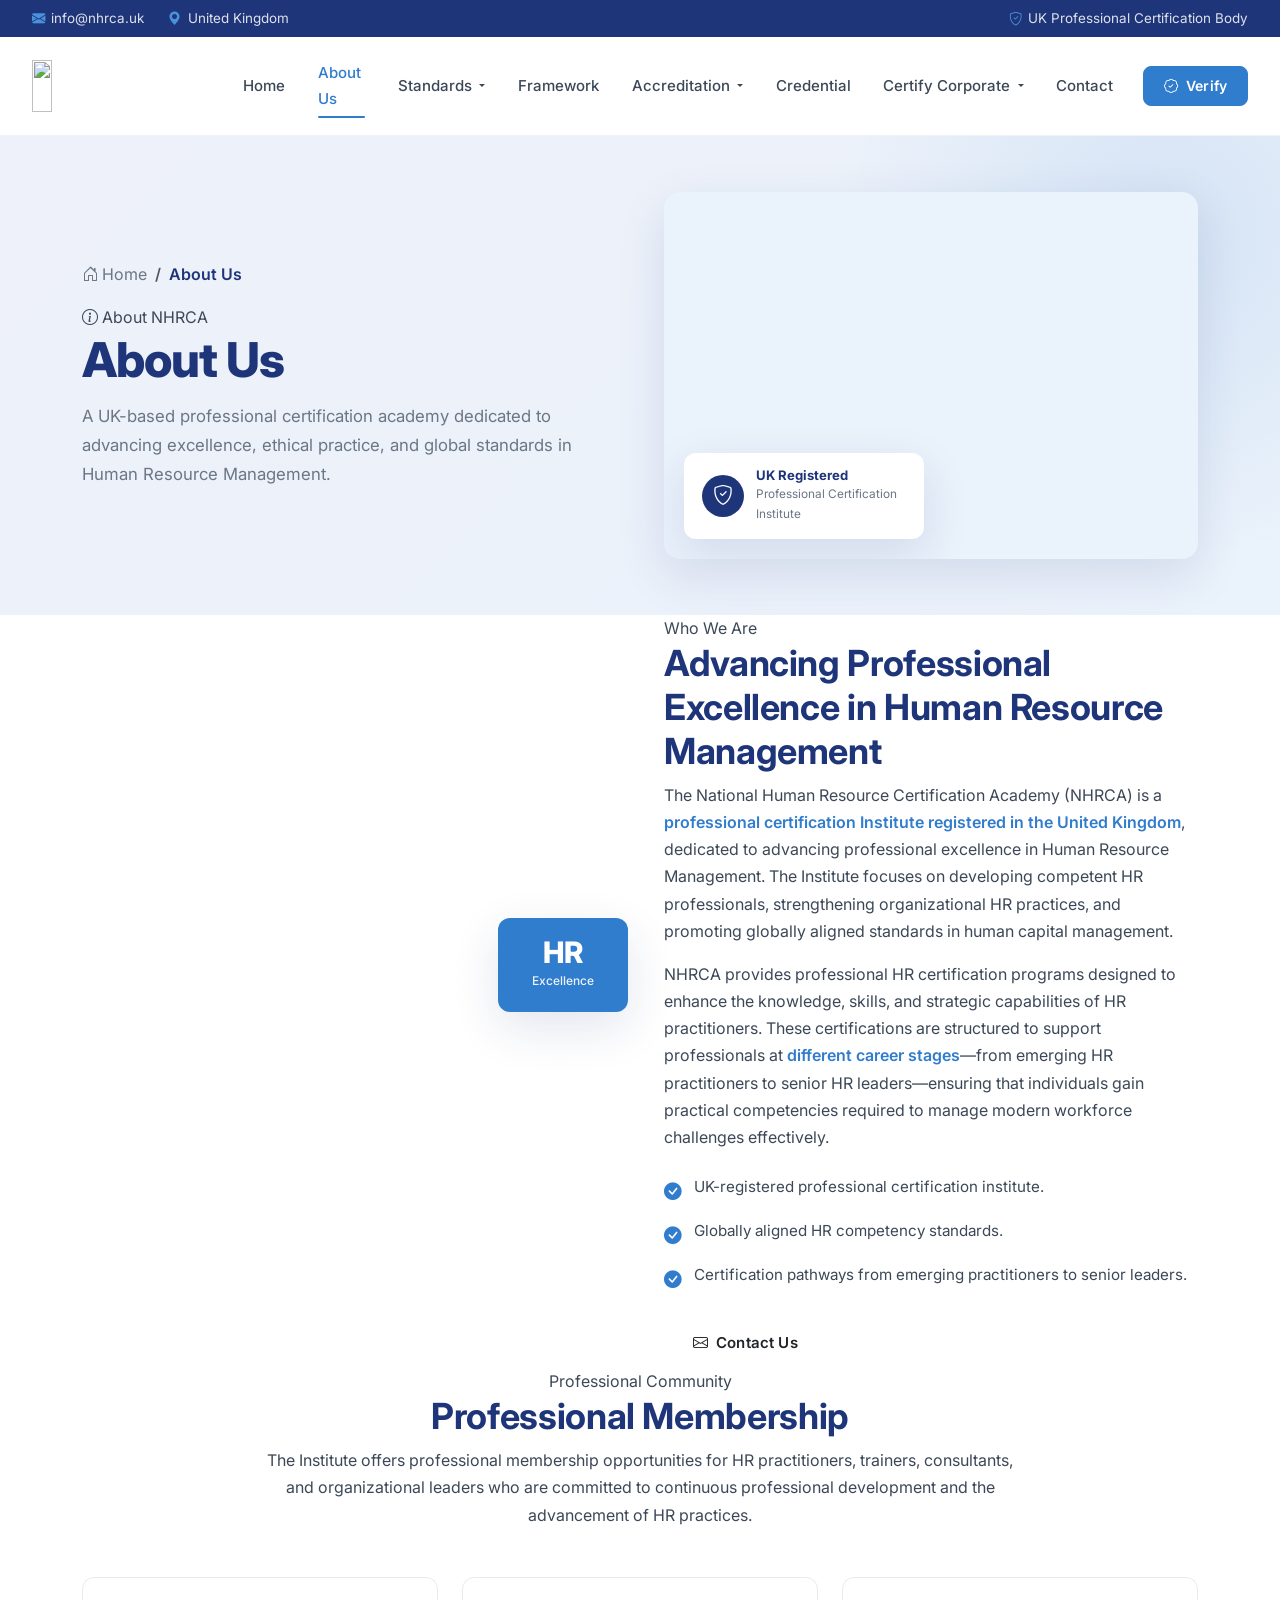
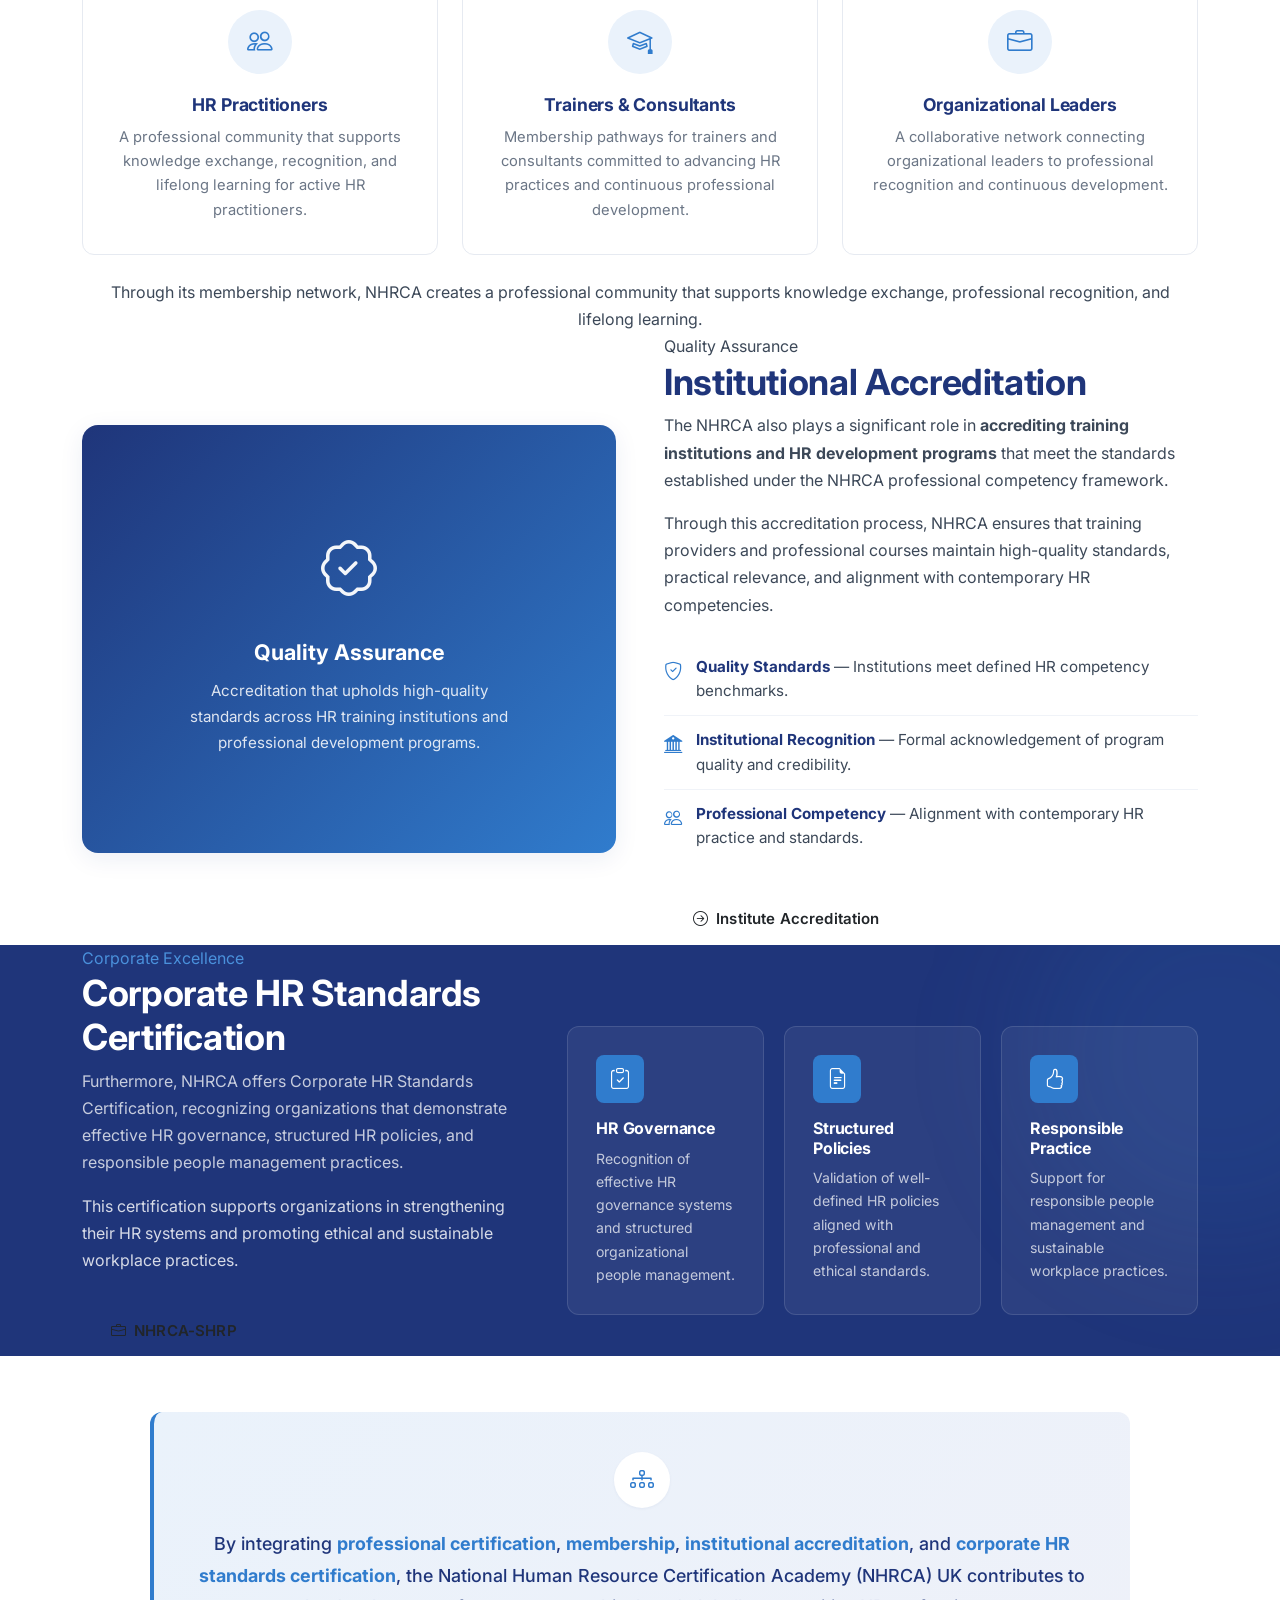
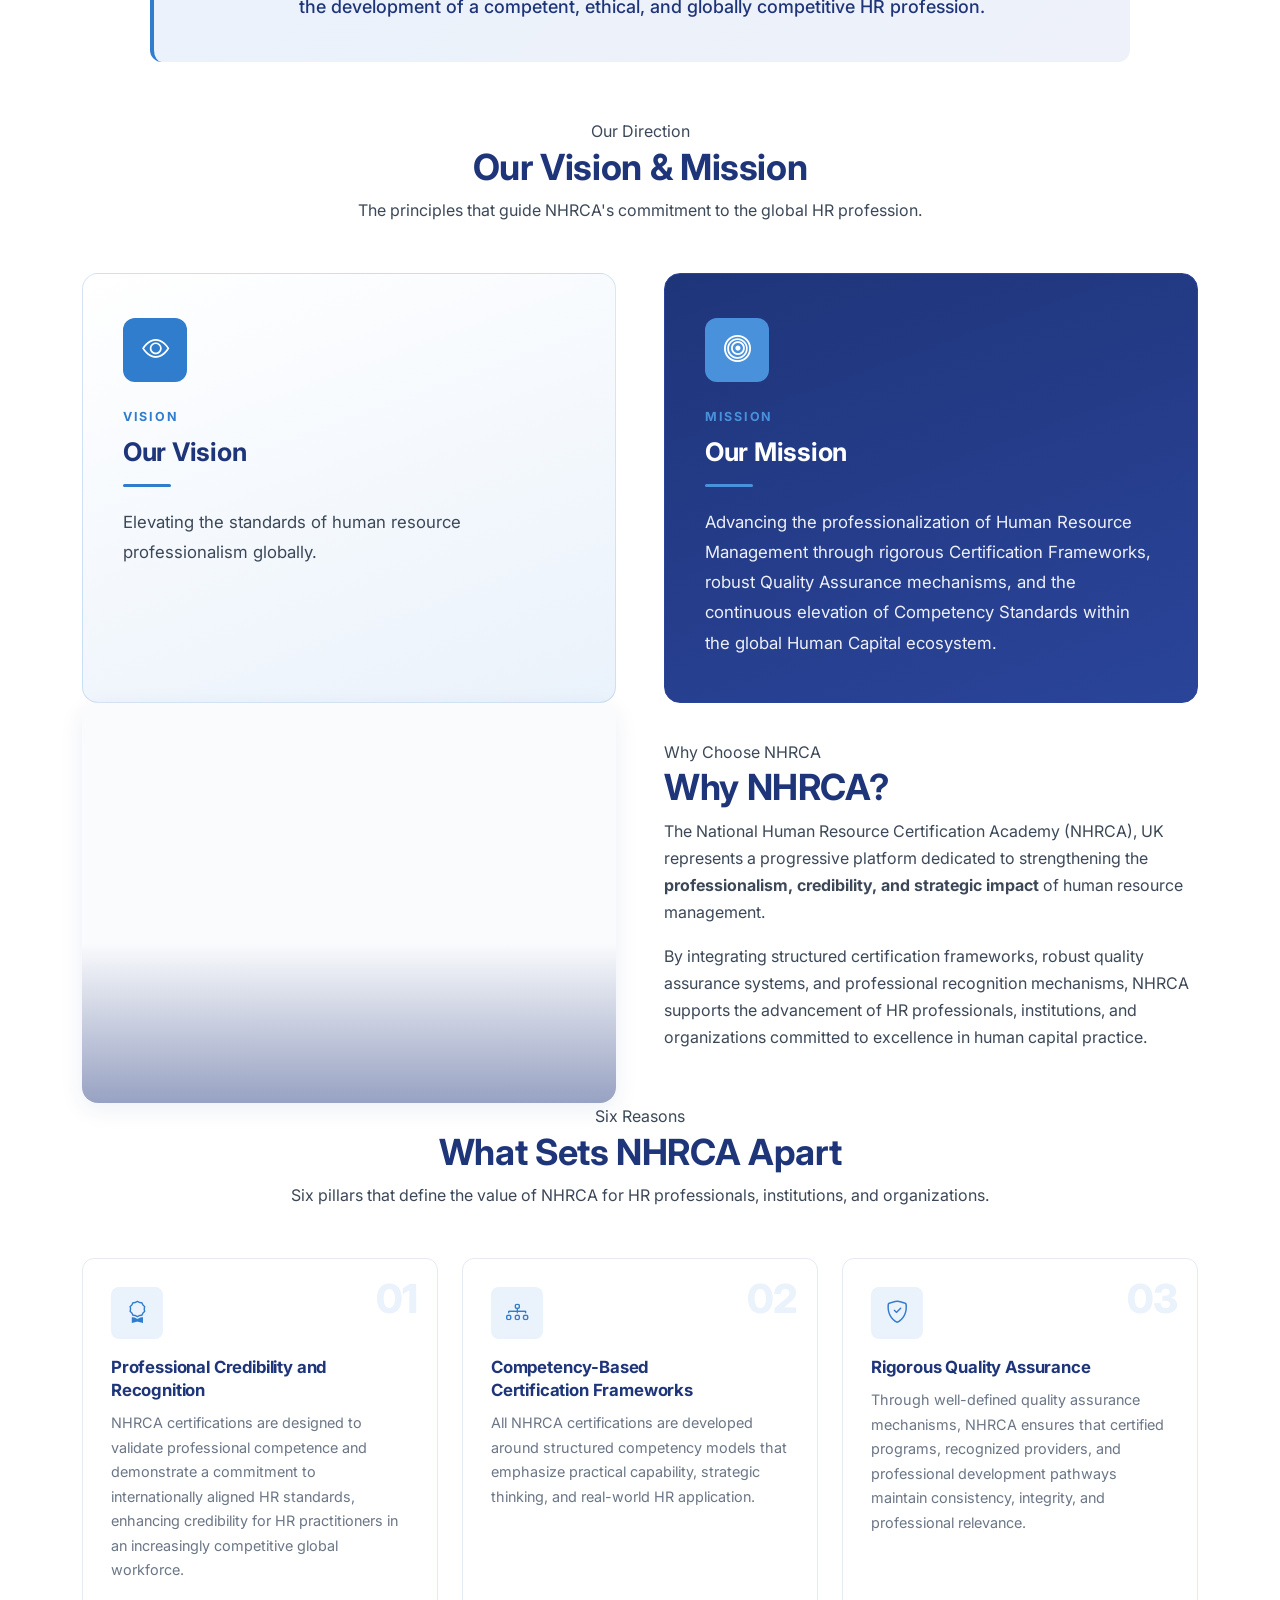
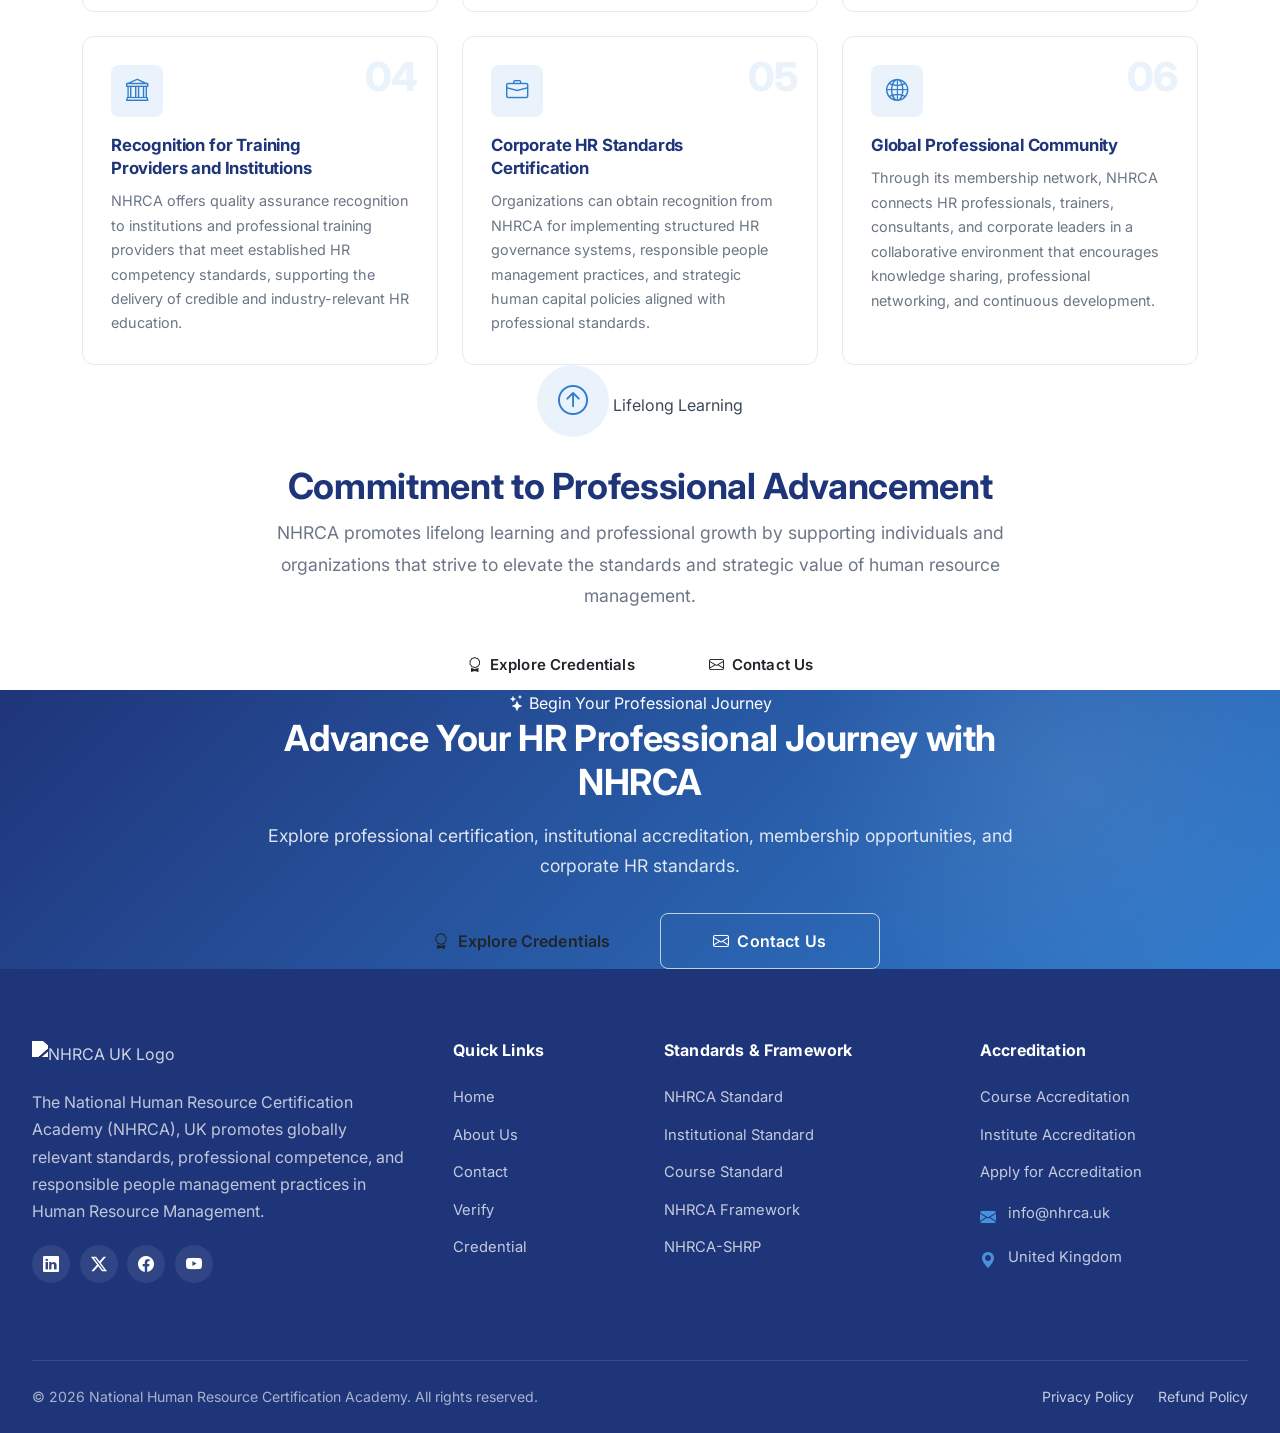
==== commit 60176fa6: "header updated" ====
--- a/about.html
+++ b/about.html
@@ -1,16 +1,20 @@
 <!DOCTYPE html>
 <html lang="en">
+
 <head>
   <meta charset="UTF-8" />
   <meta name="viewport" content="width=device-width, initial-scale=1.0" />
   <title>About Us | NHRCA - National Human Resource Certification Academy, UK</title>
-  <meta name="description" content="About NHRCA - A UK-based professional certification institute dedicated to advancing professional excellence in Human Resource Management through certification, membership, accreditation, and corporate HR standards." />
-  <meta name="keywords" content="NHRCA, HR Certification, HR Accreditation, Human Resource Standards, UK Certification Body, HR Professional Development" />
+  <meta name="description"
+    content="About NHRCA - A UK-based professional certification institute dedicated to advancing professional excellence in Human Resource Management through certification, membership, accreditation, and corporate HR standards." />
+  <meta name="keywords"
+    content="NHRCA, HR Certification, HR Accreditation, Human Resource Standards, UK Certification Body, HR Professional Development" />
   <meta name="author" content="National Human Resource Certification Academy" />
 
   <!-- Open Graph -->
   <meta property="og:title" content="About Us | NHRCA - National Human Resource Certification Academy, UK" />
-  <meta property="og:description" content="A UK-based professional certification institute advancing excellence, ethical practice, and global standards in Human Resource Management." />
+  <meta property="og:description"
+    content="A UK-based professional certification institute advancing excellence, ethical practice, and global standards in Human Resource Management." />
   <meta property="og:type" content="website" />
   <meta property="og:url" content="https://nhrca.uk/about-us" />
   <meta property="og:image" content="https://nhrca.uk/frontend/imgs/NHRCA-UK-logo.png" />
@@ -27,114 +31,115 @@
   <!-- Google Fonts - Inter -->
   <link rel="preconnect" href="https://fonts.googleapis.com" />
   <link rel="preconnect" href="https://fonts.gstatic.com" crossorigin />
-  <link href="https://fonts.googleapis.com/css2?family=Inter:wght@300;400;500;600;700;800&display=swap" rel="stylesheet" />
+  <link href="https://fonts.googleapis.com/css2?family=Inter:wght@300;400;500;600;700;800&display=swap"
+    rel="stylesheet" />
   <link rel="stylesheet" href="css/style.css">
   <link rel="stylesheet" href="css/responsive.css">
 
 </head>
+
 <body>
 
   <!-- ==========================================
        HEADER
   =========================================== -->
   <header>
-        <!-- Topbar -->
-        <div class="nh-topbar d-none d-lg-block">
-            <div class="container nh-container">
-                <div class="d-flex justify-content-between align-items-center">
-                    <div class="d-flex align-items-center gap-4">
-                        <span class="topbar-item"><i class="bi bi-envelope-fill"></i> info@nhrca.uk</span>
-                        <span class="topbar-item"><i class="bi bi-geo-alt-fill"></i> United Kingdom</span>
-                    </div>
-                    <div class="d-flex align-items-center gap-3">
-                        <span class="topbar-item"><i class="bi bi-shield-check"></i> UK Professional Certification
-                            Body</span>
-                    </div>
-                </div>
-            </div>
-        </div>
-
-        <!-- Navbar -->
-        <nav class="navbar navbar-expand-lg nh-navbar sticky-top" id="mainNavbar" aria-label="Main navigation">
-            <div class="container nh-container">
-                <!-- Logo -->
-                <a class="navbar-brand" href="https://nhrca.uk/" aria-label="NHRCA Home">
-                    <img src="https://nhrca.uk/frontend/imgs/NHRCA-UK-logo.png"
-                        alt="" class="nh-navbar-logo"
-                        width="180" height="52" />
-                </a>
-
-                <!-- Toggler -->
-                <button class="navbar-toggler" type="button" data-bs-toggle="collapse" data-bs-target="#mainNav"
-                    aria-controls="mainNav" aria-expanded="false" aria-label="Toggle navigation">
-                    <i class="bi bi-list"></i>
-                </button>
-
-                <!-- Navigation -->
-                <div class="collapse navbar-collapse" id="mainNav">
-                    <ul class="navbar-nav ms-auto align-items-lg-center">
-                        <li class="nav-item">
-                            <a class="nav-link active" href="https://nhrca.uk/" aria-current="page">Home</a>
-                        </li>
-                        <li class="nav-item">
-                            <a class="nav-link" href="about.html">About Us</a>
-                        </li>
-                        <li class="nav-item dropdown">
-                            <a class="nav-link dropdown-toggle" href="#" role="button" data-bs-toggle="dropdown"
-                                aria-expanded="false" id="standardsDropdown">
-                                Standards
-                            </a>
-                            <ul class="dropdown-menu" aria-labelledby="standardsDropdown">
-                                <li><a class="dropdown-item" href="nhrca_standard.html"><i
-                                            class="bi bi-award me-2"></i>NHRCA Standard</a></li>
-                                <li><a class="dropdown-item" href="institutional.html"><i
-                                            class="bi bi-building me-2"></i>Institutional Standard</a></li>
-                                <li><a class="dropdown-item" href="course-standard.html"><i
-                                            class="bi bi-journal-text me-2"></i>Course Standard</a></li>
-                            </ul>
-                        </li>
-                        <li class="nav-item">
-                            <a class="nav-link" href="framework.html">Framework</a>
-                        </li>
-                        <li class="nav-item dropdown">
-                            <a class="nav-link dropdown-toggle" href="#" role="button" data-bs-toggle="dropdown"
-                                aria-expanded="false" id="accreditationDropdown">
-                                Accreditation
-                            </a>
-                            <ul class="dropdown-menu" aria-labelledby="accreditationDropdown">
-                                <li><a class="dropdown-item" href="course-accreditation.html"><i
-                                            class="bi bi-mortarboard me-2"></i>Course Accreditation</a></li>
-                                <li><a class="dropdown-item" href="institute-accreditation.html"><i
-                                            class="bi bi-bank me-2"></i>Institute Accreditation</a></li>
-                            </ul>
-                        </li>
-                        <li class="nav-item">
-                            <a class="nav-link" href="credential.html">Credential</a>
-                        </li>
-                        <li class="nav-item dropdown">
-                            <a class="nav-link dropdown-toggle" href="#" role="button" data-bs-toggle="dropdown"
-                                aria-expanded="false" id="corporateDropdown">
-                                Certify Corporate
-                            </a>
-                            <ul class="dropdown-menu" aria-labelledby="corporateDropdown">
-                                <li><a class="dropdown-item" href="certify-corporate.html"><i
-                                            class="bi bi-briefcase me-2"></i>NHRCA Standard </a></li>
-                                <li><a class="dropdown-item" href="#"><i
-                                            class="bi bi-file-earmark-check me-2"></i>Apply for Accreditation</a></li>
-                            </ul>
-                        </li>
-                        <li class="nav-item">
-                            <a class="nav-link" href="https://nhrca.uk/contact">Contact</a>
-                        </li>
-                        <li class="nav-item">
-                            <a class="btn btn-blue btn-verify" href="https://nhrca.uk/verify"><i
-                                    class="bi bi-patch-check"></i> Verify</a>
-                        </li>
-                    </ul>
-                </div>
-            </div>
-        </nav>
-    </header>
+    <!-- Topbar -->
+    <div class="nh-topbar d-none d-lg-block">
+      <div class="container nh-container">
+        <div class="d-flex justify-content-between align-items-center">
+          <div class="d-flex align-items-center gap-4">
+            <span class="topbar-item"><i class="bi bi-envelope-fill"></i> info@nhrca.uk</span>
+            <span class="topbar-item"><i class="bi bi-geo-alt-fill"></i> United Kingdom</span>
+          </div>
+          <div class="d-flex align-items-center gap-3">
+            <span class="topbar-item"><i class="bi bi-shield-check"></i> UK Professional Certification
+              Body</span>
+          </div>
+        </div>
+      </div>
+    </div>
+
+    <!-- Navbar -->
+    <nav class="navbar navbar-expand-lg nh-navbar sticky-top" id="mainNavbar" aria-label="Main navigation">
+      <div class="container nh-container">
+        <!-- Logo -->
+        <a class="navbar-brand" href="https://nhrca.uk/" aria-label="NHRCA Home">
+          <img src="https://nhrca.uk/frontend/imgs/NHRCA-UK-logo.png" alt="" class="nh-navbar-logo" width="180"
+            height="52" />
+        </a>
+
+        <!-- Toggler -->
+        <button class="navbar-toggler" type="button" data-bs-toggle="collapse" data-bs-target="#mainNav"
+          aria-controls="mainNav" aria-expanded="false" aria-label="Toggle navigation">
+          <i class="bi bi-list"></i>
+        </button>
+
+        <!-- Navigation -->
+        <div class="collapse navbar-collapse" id="mainNav">
+          <ul class="navbar-nav ms-auto align-items-lg-center">
+            <li class="nav-item">
+              <a class="nav-link active" href="https://nhrca.uk/" aria-current="page">Home</a>
+            </li>
+            <li class="nav-item">
+              <a class="nav-link" href="about.html">About Us</a>
+            </li>
+            <li class="nav-item dropdown">
+              <a class="nav-link dropdown-toggle" href="#" role="button" data-bs-toggle="dropdown" aria-expanded="false"
+                id="standardsDropdown">
+                Standards
+              </a>
+              <ul class="dropdown-menu" aria-labelledby="standardsDropdown">
+                <li><a class="dropdown-item" href="nhrca_standard.html"><i class="bi bi-award me-2"></i>NHRCA
+                    Standard</a></li>
+                <li><a class="dropdown-item" href="institutional.html"><i class="bi bi-building me-2"></i>Institutional
+                    Standard</a></li>
+                <li><a class="dropdown-item" href="course-standard.html"><i class="bi bi-journal-text me-2"></i>Course
+                    Standard</a></li>
+              </ul>
+            </li>
+            <li class="nav-item">
+              <a class="nav-link" href="framework.html">Framework</a>
+            </li>
+            <li class="nav-item dropdown">
+              <a class="nav-link dropdown-toggle" href="#" role="button" data-bs-toggle="dropdown" aria-expanded="false"
+                id="accreditationDropdown">
+                Accreditation
+              </a>
+              <ul class="dropdown-menu" aria-labelledby="accreditationDropdown">
+                <li><a class="dropdown-item" href="course-accreditation.html"><i
+                      class="bi bi-mortarboard me-2"></i>Course Accreditation</a></li>
+                <li><a class="dropdown-item" href="institute-accreditation.html"><i
+                      class="bi bi-bank me-2"></i>Institute Accreditation</a></li>
+              </ul>
+            </li>
+            <li class="nav-item">
+              <a class="nav-link" href="credential.html">Credential</a>
+            </li>
+            <li class="nav-item dropdown">
+              <a class="nav-link dropdown-toggle" href="#" role="button" data-bs-toggle="dropdown" aria-expanded="false"
+                id="corporateDropdown">
+                Certify Corporate
+              </a>
+              <ul class="dropdown-menu" aria-labelledby="corporateDropdown">
+                <li><a class="dropdown-item" href="certify-corporate.html"><i class="bi bi-briefcase me-2"></i>NHRCA
+                    Standard </a></li>
+                <li><a class="dropdown-item" href="#"><i class="bi bi-file-earmark-check me-2"></i>Apply for
+                    Accreditation</a></li>
+              </ul>
+            </li>
+            <li class="nav-item">
+              <a class="nav-link" href="https://nhrca.uk/contact">Contact</a>
+            </li>
+            <li class="nav-item">
+              <a class="btn btn-blue btn-verify" href="https://nhrca.uk/verify"><i class="bi bi-patch-check"></i>
+                Verify</a>
+            </li>
+          </ul>
+        </div>
+      </div>
+    </nav>
+  </header>
   <!-- ==========================================
        ABOUT US PAGE SECTIONS
   =========================================== -->
@@ -152,11 +157,14 @@
           </nav>
           <span class="about-nh-badge mb-3"><i class="bi bi-info-circle"></i> About NHRCA</span>
           <h1 class="about-hero-title">About Us</h1>
-          <p class="about-hero-text">A UK-based professional certification academy dedicated to advancing excellence, ethical practice, and global standards in Human Resource Management.</p>
+          <p class="about-hero-text">A UK-based professional certification academy dedicated to advancing excellence,
+            ethical practice, and global standards in Human Resource Management.</p>
         </div>
         <div class="col-lg-6">
           <div class="about-hero-visual">
-            <img src="https://nhrca.uk/frontend/imgs/about-image.jpg" alt="About NHRCA - Professional Human Resource Certification Academy" onerror="this.onerror=null;this.style.display='none';this.parentElement.classList.add('about-img-fallback-blue');" />
+            <img src="https://nhrca.uk/frontend/imgs/about-image.jpg"
+              alt="About NHRCA - Professional Human Resource Certification Academy"
+              onerror="this.onerror=null;this.style.display='none';this.parentElement.classList.add('about-img-fallback-blue');" />
             <div class="about-hero-badge">
               <span class="about-hero-badge-icon"><i class="bi bi-shield-check"></i></span>
               <div>
@@ -177,7 +185,10 @@
         <!-- Visual -->
         <div class="col-lg-6">
           <div class="about-who-visual">
-            <img src="https://nhrca.uk/frontend/imgs/about-image.jpg" alt="NHRCA - Advancing professional excellence in Human Resource Management" class="about-who-img" loading="lazy" onerror="this.onerror=null;this.style.display='none';this.parentElement.classList.add('about-img-fallback-blue');" />
+            <img src="https://nhrca.uk/frontend/imgs/about-image.jpg"
+              alt="NHRCA - Advancing professional excellence in Human Resource Management" class="about-who-img"
+              loading="lazy"
+              onerror="this.onerror=null;this.style.display='none';this.parentElement.classList.add('about-img-fallback-blue');" />
             <div class="about-who-exp-badge">
               <div class="about-who-exp-num">HR</div>
               <div class="about-who-exp-label">Excellence</div>
@@ -190,12 +201,21 @@
             <span class="about-section-eyebrow">Who We Are</span>
             <h2 class="about-section-title">Advancing Professional Excellence in Human Resource Management</h2>
             <div class="about-section-divider"></div>
-            <p>The National Human Resource Certification Academy (NHRCA) is a <span class="about-text-highlight">professional certification Institute registered in the United Kingdom</span>, dedicated to advancing professional excellence in Human Resource Management. The Institute focuses on developing competent HR professionals, strengthening organizational HR practices, and promoting globally aligned standards in human capital management.</p>
-            <p>NHRCA provides professional HR certification programs designed to enhance the knowledge, skills, and strategic capabilities of HR practitioners. These certifications are structured to support professionals at <span class="about-text-highlight">different career stages</span>&mdash;from emerging HR practitioners to senior HR leaders&mdash;ensuring that individuals gain practical competencies required to manage modern workforce challenges effectively.</p>
+            <p>The National Human Resource Certification Academy (NHRCA) is a <span
+                class="about-text-highlight">professional certification Institute registered in the United
+                Kingdom</span>, dedicated to advancing professional excellence in Human Resource Management. The
+              Institute focuses on developing competent HR professionals, strengthening organizational HR practices, and
+              promoting globally aligned standards in human capital management.</p>
+            <p>NHRCA provides professional HR certification programs designed to enhance the knowledge, skills, and
+              strategic capabilities of HR practitioners. These certifications are structured to support professionals
+              at <span class="about-text-highlight">different career stages</span>&mdash;from emerging HR practitioners
+              to senior HR leaders&mdash;ensuring that individuals gain practical competencies required to manage modern
+              workforce challenges effectively.</p>
             <ul class="about-who-points">
               <li><i class="bi bi-check-circle-fill"></i> UK-registered professional certification institute.</li>
               <li><i class="bi bi-check-circle-fill"></i> Globally aligned HR competency standards.</li>
-              <li><i class="bi bi-check-circle-fill"></i> Certification pathways from emerging practitioners to senior leaders.</li>
+              <li><i class="bi bi-check-circle-fill"></i> Certification pathways from emerging practitioners to senior
+                leaders.</li>
             </ul>
             <div class="mt-4">
               <a href="https://nhrca.uk/#" class="btn about-btn-blue"><i class="bi bi-envelope"></i> Contact Us</a>
@@ -212,27 +232,33 @@
       <div class="about-membership-intro">
         <span class="about-section-eyebrow justify-content-center">Professional Community</span>
         <h2 class="about-section-title">Professional Membership</h2>
-        <p class="about-section-subtitle mx-auto">The Institute offers professional membership opportunities for HR practitioners, trainers, consultants, and organizational leaders who are committed to continuous professional development and the advancement of HR practices.</p>
+        <p class="about-section-subtitle mx-auto">The Institute offers professional membership opportunities for HR
+          practitioners, trainers, consultants, and organizational leaders who are committed to continuous professional
+          development and the advancement of HR practices.</p>
       </div>
       <div class="about-membership-grid">
         <div class="about-membership-tile">
           <div class="about-membership-tile-icon"><i class="bi bi-people"></i></div>
           <h3 class="about-membership-tile-title">HR Practitioners</h3>
-          <p class="about-membership-tile-text">A professional community that supports knowledge exchange, recognition, and lifelong learning for active HR practitioners.</p>
+          <p class="about-membership-tile-text">A professional community that supports knowledge exchange, recognition,
+            and lifelong learning for active HR practitioners.</p>
         </div>
         <div class="about-membership-tile">
           <div class="about-membership-tile-icon"><i class="bi bi-mortarboard"></i></div>
           <h3 class="about-membership-tile-title">Trainers &amp; Consultants</h3>
-          <p class="about-membership-tile-text">Membership pathways for trainers and consultants committed to advancing HR practices and continuous professional development.</p>
+          <p class="about-membership-tile-text">Membership pathways for trainers and consultants committed to advancing
+            HR practices and continuous professional development.</p>
         </div>
         <div class="about-membership-tile">
           <div class="about-membership-tile-icon"><i class="bi bi-briefcase"></i></div>
           <h3 class="about-membership-tile-title">Organizational Leaders</h3>
-          <p class="about-membership-tile-text">A collaborative network connecting organizational leaders to professional recognition and continuous development.</p>
+          <p class="about-membership-tile-text">A collaborative network connecting organizational leaders to
+            professional recognition and continuous development.</p>
         </div>
       </div>
       <div class="text-center mt-4">
-        <p class="about-text-muted-soft mb-0">Through its membership network, NHRCA creates a professional community that supports knowledge exchange, professional recognition, and lifelong learning.</p>
+        <p class="about-text-muted-soft mb-0">Through its membership network, NHRCA creates a professional community
+          that supports knowledge exchange, professional recognition, and lifelong learning.</p>
       </div>
     </div>
   </section>
@@ -247,7 +273,8 @@
             <div>
               <i class="bi bi-patch-check about-qa-icon"></i>
               <p class="about-inst-accred-visual-title">Quality Assurance</p>
-              <p class="about-inst-accred-visual-text">Accreditation that upholds high-quality standards across HR training institutions and professional development programs.</p>
+              <p class="about-inst-accred-visual-text">Accreditation that upholds high-quality standards across HR
+                training institutions and professional development programs.</p>
             </div>
           </div>
         </div>
@@ -256,14 +283,21 @@
           <span class="about-section-eyebrow">Quality Assurance</span>
           <h2 class="about-section-title">Institutional Accreditation</h2>
           <div class="about-section-divider"></div>
-          <p>The NHRCA also plays a significant role in <strong>accrediting training institutions and HR development programs</strong> that meet the standards established under the NHRCA professional competency framework.</p>
-          <p>Through this accreditation process, NHRCA ensures that training providers and professional courses maintain high-quality standards, practical relevance, and alignment with contemporary HR competencies.</p>
+          <p>The NHRCA also plays a significant role in <strong>accrediting training institutions and HR development
+              programs</strong> that meet the standards established under the NHRCA professional competency framework.
+          </p>
+          <p>Through this accreditation process, NHRCA ensures that training providers and professional courses maintain
+            high-quality standards, practical relevance, and alignment with contemporary HR competencies.</p>
           <ul class="about-inst-accred-points">
-            <li><i class="bi bi-shield-check"></i><span><strong>Quality Standards</strong> &mdash; Institutions meet defined HR competency benchmarks.</span></li>
-            <li><i class="bi bi-bank2"></i><span><strong>Institutional Recognition</strong> &mdash; Formal acknowledgement of program quality and credibility.</span></li>
-            <li><i class="bi bi-people"></i><span><strong>Professional Competency</strong> &mdash; Alignment with contemporary HR practice and standards.</span></li>
+            <li><i class="bi bi-shield-check"></i><span><strong>Quality Standards</strong> &mdash; Institutions meet
+                defined HR competency benchmarks.</span></li>
+            <li><i class="bi bi-bank2"></i><span><strong>Institutional Recognition</strong> &mdash; Formal
+                acknowledgement of program quality and credibility.</span></li>
+            <li><i class="bi bi-people"></i><span><strong>Professional Competency</strong> &mdash; Alignment with
+                contemporary HR practice and standards.</span></li>
           </ul>
-          <a href="https://nhrca.uk/institute-accreditation" class="btn about-btn-navy mt-2"><i class="bi bi-arrow-right-circle"></i> Institute Accreditation</a>
+          <a href="https://nhrca.uk/institute-accreditation" class="btn about-btn-navy mt-2"><i
+              class="bi bi-arrow-right-circle"></i> Institute Accreditation</a>
         </div>
       </div>
     </div>
@@ -277,26 +311,33 @@
           <span class="about-section-eyebrow">Corporate Excellence</span>
           <h2 class="about-section-title">Corporate HR Standards Certification</h2>
           <div class="about-section-divider"></div>
-          <p class="about-section-subtitle">Furthermore, NHRCA offers Corporate HR Standards Certification, recognizing organizations that demonstrate effective HR governance, structured HR policies, and responsible people management practices.</p>
-          <p>This certification supports organizations in strengthening their HR systems and promoting ethical and sustainable workplace practices.</p>
-          <a href="https://nhrca.uk/nhrca-shrp" class="btn about-btn-blue mt-3"><i class="bi bi-briefcase"></i> NHRCA-SHRP</a>
+          <p class="about-section-subtitle">Furthermore, NHRCA offers Corporate HR Standards Certification, recognizing
+            organizations that demonstrate effective HR governance, structured HR policies, and responsible people
+            management practices.</p>
+          <p>This certification supports organizations in strengthening their HR systems and promoting ethical and
+            sustainable workplace practices.</p>
+          <a href="https://nhrca.uk/nhrca-shrp" class="btn about-btn-blue mt-3"><i class="bi bi-briefcase"></i>
+            NHRCA-SHRP</a>
         </div>
         <div class="col-lg-7">
           <div class="about-corporate-feature-row">
             <div class="about-corporate-feature">
               <div class="about-corporate-feature-icon"><i class="bi bi-clipboard-check"></i></div>
               <h3 class="about-corporate-feature-title">HR Governance</h3>
-              <p class="about-corporate-feature-text">Recognition of effective HR governance systems and structured organizational people management.</p>
+              <p class="about-corporate-feature-text">Recognition of effective HR governance systems and structured
+                organizational people management.</p>
             </div>
             <div class="about-corporate-feature">
               <div class="about-corporate-feature-icon"><i class="bi bi-file-earmark-text"></i></div>
               <h3 class="about-corporate-feature-title">Structured Policies</h3>
-              <p class="about-corporate-feature-text">Validation of well-defined HR policies aligned with professional and ethical standards.</p>
+              <p class="about-corporate-feature-text">Validation of well-defined HR policies aligned with professional
+                and ethical standards.</p>
             </div>
             <div class="about-corporate-feature">
               <div class="about-corporate-feature-icon"><i class="bi bi-hand-thumbs-up"></i></div>
               <h3 class="about-corporate-feature-title">Responsible Practice</h3>
-              <p class="about-corporate-feature-text">Support for responsible people management and sustainable workplace practices.</p>
+              <p class="about-corporate-feature-text">Support for responsible people management and sustainable
+                workplace practices.</p>
             </div>
           </div>
         </div>
@@ -309,7 +350,12 @@
     <div class="container about-nh-container">
       <div class="about-integrated-block">
         <div class="about-integrated-block-icon"><i class="bi bi-diagram-3"></i></div>
-        <p class="about-integrated-block-text">By integrating <span class="about-text-highlight">professional certification</span>, <span class="about-text-highlight">membership</span>, <span class="about-text-highlight">institutional accreditation</span>, and <span class="about-text-highlight">corporate HR standards certification</span>, the National Human Resource Certification Academy (NHRCA) UK contributes to the development of a competent, ethical, and globally competitive HR profession.</p>
+        <p class="about-integrated-block-text">By integrating <span class="about-text-highlight">professional
+            certification</span>, <span class="about-text-highlight">membership</span>, <span
+            class="about-text-highlight">institutional accreditation</span>, and <span
+            class="about-text-highlight">corporate HR standards certification</span>, the National Human Resource
+          Certification Academy (NHRCA) UK contributes to the development of a competent, ethical, and globally
+          competitive HR profession.</p>
       </div>
     </div>
   </section>
@@ -320,7 +366,8 @@
       <div class="text-center mb-5">
         <span class="about-section-eyebrow justify-content-center">Our Direction</span>
         <h2 class="about-section-title">Our Vision &amp; Mission</h2>
-        <p class="about-section-subtitle mx-auto">The principles that guide NHRCA's commitment to the global HR profession.</p>
+        <p class="about-section-subtitle mx-auto">The principles that guide NHRCA's commitment to the global HR
+          profession.</p>
       </div>
       <div class="row g-4 g-lg-5">
         <!-- Vision -->
@@ -340,7 +387,9 @@
             <p class="about-vm-card-eyebrow">Mission</p>
             <h3 class="about-vm-card-title">Our Mission</h3>
             <div class="about-vm-card-divider"></div>
-            <p class="about-vm-card-text">Advancing the professionalization of Human Resource Management through rigorous Certification Frameworks, robust Quality Assurance mechanisms, and the continuous elevation of Competency Standards within the global Human Capital ecosystem.</p>
+            <p class="about-vm-card-text">Advancing the professionalization of Human Resource Management through
+              rigorous Certification Frameworks, robust Quality Assurance mechanisms, and the continuous elevation of
+              Competency Standards within the global Human Capital ecosystem.</p>
           </div>
         </div>
       </div>
@@ -354,7 +403,9 @@
         <!-- Visual -->
         <div class="col-lg-6">
           <div class="about-why-intro-visual">
-            <img src="https://nhrca.uk/frontend/imgs/why-bhrc.jpg" alt="Why NHRCA - Professional HR certification and quality assurance" loading="lazy" onerror="this.onerror=null;this.style.display='none';this.parentElement.classList.add('about-img-fallback-navy');" />
+            <img src="https://nhrca.uk/frontend/imgs/why-bhrc.jpg"
+              alt="Why NHRCA - Professional HR certification and quality assurance" loading="lazy"
+              onerror="this.onerror=null;this.style.display='none';this.parentElement.classList.add('about-img-fallback-navy');" />
           </div>
         </div>
         <!-- Content -->
@@ -362,8 +413,12 @@
           <span class="about-section-eyebrow">Why Choose NHRCA</span>
           <h2 class="about-section-title">Why NHRCA?</h2>
           <div class="about-section-divider"></div>
-          <p>The National Human Resource Certification Academy (NHRCA), UK represents a progressive platform dedicated to strengthening the <strong>professionalism, credibility, and strategic impact</strong> of human resource management.</p>
-          <p>By integrating structured certification frameworks, robust quality assurance systems, and professional recognition mechanisms, NHRCA supports the advancement of HR professionals, institutions, and organizations committed to excellence in human capital practice.</p>
+          <p>The National Human Resource Certification Academy (NHRCA), UK represents a progressive platform dedicated
+            to strengthening the <strong>professionalism, credibility, and strategic impact</strong> of human resource
+            management.</p>
+          <p>By integrating structured certification frameworks, robust quality assurance systems, and professional
+            recognition mechanisms, NHRCA supports the advancement of HR professionals, institutions, and organizations
+            committed to excellence in human capital practice.</p>
         </div>
       </div>
     </div>
@@ -375,7 +430,8 @@
       <div class="text-center mb-5">
         <span class="about-section-eyebrow justify-content-center">Six Reasons</span>
         <h2 class="about-section-title">What Sets NHRCA Apart</h2>
-        <p class="about-section-subtitle mx-auto">Six pillars that define the value of NHRCA for HR professionals, institutions, and organizations.</p>
+        <p class="about-section-subtitle mx-auto">Six pillars that define the value of NHRCA for HR professionals,
+          institutions, and organizations.</p>
       </div>
       <div class="row g-4">
         <div class="col-md-6 col-lg-4">
@@ -383,7 +439,9 @@
             <span class="about-why-feature-num">01</span>
             <div class="about-why-feature-icon"><i class="bi bi-award"></i></div>
             <h3 class="about-why-feature-title">Professional Credibility and Recognition</h3>
-            <p class="about-why-feature-text">NHRCA certifications are designed to validate professional competence and demonstrate a commitment to internationally aligned HR standards, enhancing credibility for HR practitioners in an increasingly competitive global workforce.</p>
+            <p class="about-why-feature-text">NHRCA certifications are designed to validate professional competence and
+              demonstrate a commitment to internationally aligned HR standards, enhancing credibility for HR
+              practitioners in an increasingly competitive global workforce.</p>
           </div>
         </div>
         <div class="col-md-6 col-lg-4">
@@ -391,7 +449,8 @@
             <span class="about-why-feature-num">02</span>
             <div class="about-why-feature-icon"><i class="bi bi-diagram-3"></i></div>
             <h3 class="about-why-feature-title">Competency-Based Certification Frameworks</h3>
-            <p class="about-why-feature-text">All NHRCA certifications are developed around structured competency models that emphasize practical capability, strategic thinking, and real-world HR application.</p>
+            <p class="about-why-feature-text">All NHRCA certifications are developed around structured competency models
+              that emphasize practical capability, strategic thinking, and real-world HR application.</p>
           </div>
         </div>
         <div class="col-md-6 col-lg-4">
@@ -399,7 +458,9 @@
             <span class="about-why-feature-num">03</span>
             <div class="about-why-feature-icon"><i class="bi bi-shield-check"></i></div>
             <h3 class="about-why-feature-title">Rigorous Quality Assurance</h3>
-            <p class="about-why-feature-text">Through well-defined quality assurance mechanisms, NHRCA ensures that certified programs, recognized providers, and professional development pathways maintain consistency, integrity, and professional relevance.</p>
+            <p class="about-why-feature-text">Through well-defined quality assurance mechanisms, NHRCA ensures that
+              certified programs, recognized providers, and professional development pathways maintain consistency,
+              integrity, and professional relevance.</p>
           </div>
         </div>
         <div class="col-md-6 col-lg-4">
@@ -407,7 +468,9 @@
             <span class="about-why-feature-num">04</span>
             <div class="about-why-feature-icon"><i class="bi bi-bank"></i></div>
             <h3 class="about-why-feature-title">Recognition for Training Providers and Institutions</h3>
-            <p class="about-why-feature-text">NHRCA offers quality assurance recognition to institutions and professional training providers that meet established HR competency standards, supporting the delivery of credible and industry-relevant HR education.</p>
+            <p class="about-why-feature-text">NHRCA offers quality assurance recognition to institutions and
+              professional training providers that meet established HR competency standards, supporting the delivery of
+              credible and industry-relevant HR education.</p>
           </div>
         </div>
         <div class="col-md-6 col-lg-4">
@@ -415,7 +478,9 @@
             <span class="about-why-feature-num">05</span>
             <div class="about-why-feature-icon"><i class="bi bi-briefcase"></i></div>
             <h3 class="about-why-feature-title">Corporate HR Standards Certification</h3>
-            <p class="about-why-feature-text">Organizations can obtain recognition from NHRCA for implementing structured HR governance systems, responsible people management practices, and strategic human capital policies aligned with professional standards.</p>
+            <p class="about-why-feature-text">Organizations can obtain recognition from NHRCA for implementing
+              structured HR governance systems, responsible people management practices, and strategic human capital
+              policies aligned with professional standards.</p>
           </div>
         </div>
         <div class="col-md-6 col-lg-4">
@@ -423,7 +488,9 @@
             <span class="about-why-feature-num">06</span>
             <div class="about-why-feature-icon"><i class="bi bi-globe2"></i></div>
             <h3 class="about-why-feature-title">Global Professional Community</h3>
-            <p class="about-why-feature-text">Through its membership network, NHRCA connects HR professionals, trainers, consultants, and corporate leaders in a collaborative environment that encourages knowledge sharing, professional networking, and continuous development.</p>
+            <p class="about-why-feature-text">Through its membership network, NHRCA connects HR professionals, trainers,
+              consultants, and corporate leaders in a collaborative environment that encourages knowledge sharing,
+              professional networking, and continuous development.</p>
           </div>
         </div>
       </div>
@@ -438,10 +505,14 @@
         <span class="about-section-eyebrow justify-content-center">Lifelong Learning</span>
         <h2 class="about-section-title">Commitment to Professional Advancement</h2>
         <div class="about-section-divider mx-auto" style="margin-left:auto;margin-right:auto;"></div>
-        <p class="about-advancement-text">NHRCA promotes lifelong learning and professional growth by supporting individuals and organizations that strive to elevate the standards and strategic value of human resource management.</p>
+        <p class="about-advancement-text">NHRCA promotes lifelong learning and professional growth by supporting
+          individuals and organizations that strive to elevate the standards and strategic value of human resource
+          management.</p>
         <div class="d-flex flex-wrap gap-3 justify-content-center">
-          <a href="https://nhrca.uk/credential" class="btn about-btn-blue"><i class="bi bi-award"></i> Explore Credentials</a>
-          <a href="https://nhrca.uk/contact" class="btn about-btn-outline-navy"><i class="bi bi-envelope"></i> Contact Us</a>
+          <a href="https://nhrca.uk/credential" class="btn about-btn-blue"><i class="bi bi-award"></i> Explore
+            Credentials</a>
+          <a href="https://nhrca.uk/contact" class="btn about-btn-outline-navy"><i class="bi bi-envelope"></i> Contact
+            Us</a>
         </div>
       </div>
     </div>
@@ -451,12 +522,16 @@
   <section class="about-section about-cta-section" id="about-cta">
     <div class="container about-nh-container">
       <div class="about-cta-content">
-        <span class="about-nh-badge about-nh-badge-white mb-3"><i class="bi bi-stars"></i> Begin Your Professional Journey</span>
+        <span class="about-nh-badge about-nh-badge-white mb-3"><i class="bi bi-stars"></i> Begin Your Professional
+          Journey</span>
         <h2>Advance Your HR Professional Journey with NHRCA</h2>
-        <p>Explore professional certification, institutional accreditation, membership opportunities, and corporate HR standards.</p>
+        <p>Explore professional certification, institutional accreditation, membership opportunities, and corporate HR
+          standards.</p>
         <div class="about-cta-buttons">
-          <a href="https://nhrca.uk/credential" class="btn about-btn-white btn-lg"><i class="bi bi-award"></i> Explore Credentials</a>
-          <a href="https://nhrca.uk/#" class="btn btn-outline-light btn-lg"><i class="bi bi-envelope"></i> Contact Us</a>
+          <a href="https://nhrca.uk/credential" class="btn about-btn-white btn-lg"><i class="bi bi-award"></i> Explore
+            Credentials</a>
+          <a href="https://nhrca.uk/#" class="btn btn-outline-light btn-lg"><i class="bi bi-envelope"></i> Contact
+            Us</a>
         </div>
       </div>
     </div>
@@ -470,8 +545,10 @@
       <div class="row g-4 g-lg-5 pb-4">
         <!-- Column 1: Brand -->
         <div class="col-lg-4 col-md-12">
-          <img src="https://nhrca.uk/frontend/imgs/NHRCA-UK-logo.png" alt="NHRCA UK Logo" class="footer-logo" onerror="this.onerror=null;this.src='imgs/nhrca-logo-fallback.svg';" />
-          <p>The National Human Resource Certification Academy (NHRCA), UK promotes globally relevant standards, professional competence, and responsible people management practices in Human Resource Management.</p>
+          <img src="https://nhrca.uk/frontend/imgs/NHRCA-UK-logo.png" alt="NHRCA UK Logo" class="footer-logo"
+            onerror="this.onerror=null;this.src='imgs/nhrca-logo-fallback.svg';" />
+          <p>The National Human Resource Certification Academy (NHRCA), UK promotes globally relevant standards,
+            professional competence, and responsible people management practices in Human Resource Management.</p>
           <div class="footer-social">
             <a href="#" aria-label="LinkedIn"><i class="bi bi-linkedin"></i></a>
             <a href="#" aria-label="Twitter"><i class="bi bi-twitter-x"></i></a>
@@ -538,57 +615,8 @@
 
   <!-- Bootstrap 5 JS Bundle -->
   <script src="https://cdn.jsdelivr.net/npm/bootstrap@5.3.3/dist/js/bootstrap.bundle.min.js"></script>
-  <script>
-    /* ==========================================
-       GLOBAL JAVASCRIPT (reused from Homepage)
-    =========================================== */
-
-    /* ===== NAVBAR JAVASCRIPT ===== */
-    // Navbar scroll shadow effect
-    (function () {
-      const navbar = document.getElementById('mainNavbar');
-      if (!navbar) return;
-      const onScroll = () => {
-        if (window.scrollY > 30) {
-          navbar.classList.add('scrolled');
-        } else {
-          navbar.classList.remove('scrolled');
-        }
-      };
-      window.addEventListener('scroll', onScroll, { passive: true });
-      onScroll();
-    })();
-
-    /* ===== DROPDOWN ACCESSIBILITY JAVASCRIPT ===== */
-    // Close dropdown when an item is clicked (useful on mobile)
-    document.querySelectorAll('.nh-navbar .dropdown-item').forEach(function (item) {
-      item.addEventListener('click', function () {
-        const collapse = document.getElementById('mainNav');
-        if (collapse && collapse.classList.contains('show') && window.innerWidth < 992) {
-          const bsCollapse = bootstrap.Collapse.getInstance(collapse) || new bootstrap.Collapse(collapse, { toggle: false });
-          bsCollapse.hide();
-        }
-      });
-    });
-
-    /* ===== ABOUT PAGE HERO FADE-IN JAVASCRIPT ===== */
-    // Subtle entrance animation for the About hero
-    (function () {
-      const hero = document.querySelector('.ap-hero');
-      if (!hero) return;
-      const prefersReduced = window.matchMedia('(prefers-reduced-motion: reduce)').matches;
-      if (prefersReduced) return;
-      hero.style.opacity = '0';
-      hero.style.transform = 'translateY(12px)';
-      hero.style.transition = 'opacity 0.6s ease, transform 0.6s ease';
-      window.addEventListener('load', function () {
-        setTimeout(function () {
-          hero.style.opacity = '1';
-          hero.style.transform = 'translateY(0)';
-        }, 100);
-      });
-    })();
-  </script>
+  <script src="js/main.js"></script>
 
 </body>
+
 </html>
--- a/css/style.css
+++ b/css/style.css
@@ -1,10 +1,9 @@
- /* ==========================================
+/* ==========================================
        GLOBAL COMMON CSS
        Reusable across all website pages
     ========================================== */
-
- /* ===== Brand Variables ===== */
- :root {
+/* ===== Brand Variables ===== */
+:root {
      /* Approved Brand Colors */
      --nh-white: #ffffff;
      --nh-navy: #1f357a;
@@ -47,15 +46,17 @@
      --nh-radius: 0.75rem;
      --nh-radius-sm: 0.5rem;
      --nh-radius-lg: 1rem;
- }
-
- /* ===== Global Typography ===== */
- html {
+
+}
+
+/* ===== Global Typography ===== */
+html {
      scroll-behavior: smooth;
      scroll-padding-top: var(--nh-navbar-height);
- }
-
- body {
+
+}
+
+body {
      font-family: var(--nh-font-base);
      color: var(--nh-text);
      font-size: 1rem;
@@ -64,122 +65,151 @@
      background-color: var(--nh-white);
      -webkit-font-smoothing: antialiased;
      -moz-osx-font-smoothing: grayscale;
- }
-
- h1,
- h2,
- h3,
- h4,
- h5,
- h6 {
+
+}
+
+h1,
+h2,
+h3,
+h4,
+h5,
+h6 {
      font-family: var(--nh-font-base);
      color: var(--nh-navy);
      font-weight: 700;
      line-height: 1.22;
      letter-spacing: -0.01em;
- }
-
- h1 {
+
+}
+
+h1 {
      font-size: clamp(2rem, 4vw, 3rem);
      font-weight: 800;
- }
-
- h2 {
+
+}
+
+h2 {
      font-size: clamp(1.6rem, 3vw, 2.25rem);
- }
-
- h3 {
+
+}
+
+h3 {
      font-size: clamp(1.25rem, 2vw, 1.5rem);
- }
-
- h4 {
+
+}
+
+h4,
+.course-accreditation-cta-email i {
      font-size: 1.15rem;
- }
-
- h5 {
+
+}
+
+h5,
+.course-accreditation-step-email i {
      font-size: 1rem;
- }
-
- h6 {
+
+}
+
+h6 {
      font-size: 0.9rem;
- }
-
- p {
+
+}
+
+p,
+.intro-content p,
+.course-standard-competency {
      margin-bottom: 1rem;
- }
-
- a {
+
+}
+
+a {
      color: var(--nh-blue);
      text-decoration: none;
      transition: var(--nh-transition);
- }
-
- a:hover {
+
+}
+
+a:hover,
+.nh-breadcrumb .breadcrumb-item.active {
      color: var(--nh-navy);
- }
-
- .lead {
+
+}
+
+.lead {
      font-size: 1.1rem;
      color: var(--nh-text-muted);
      font-weight: 400;
      line-height: 1.7;
- }
-
- .text-navy {
+
+}
+
+.text-navy {
      color: var(--nh-navy) !important;
- }
-
- .text-blue {
+
+}
+
+.text-blue {
      color: var(--nh-blue) !important;
- }
-
- .text-muted-soft {
+
+}
+
+.text-muted-soft {
      color: var(--nh-text-muted) !important;
- }
-
- .bg-navy {
+
+}
+
+.bg-navy {
      background-color: var(--nh-navy) !important;
- }
-
- .bg-blue {
+
+}
+
+.bg-blue {
      background-color: var(--nh-blue) !important;
- }
-
- .bg-blue-tint {
+
+}
+
+.bg-blue-tint {
      background-color: var(--nh-blue-tint) !important;
- }
-
- .bg-navy-tint {
+
+}
+
+.bg-navy-tint {
      background-color: var(--nh-navy-tint) !important;
- }
-
- .bg-section {
+
+}
+
+.bg-section {
      background-color: var(--nh-bg-section) !important;
- }
-
- /* ===== Common Container ===== */
- .nh-container {
+
+}
+
+/* ===== Common Container ===== */
+.nh-container {
      max-width: 1240px;
- }
-
- /* ===== Common Section Spacing ===== */
- .section {
+
+}
+
+/* ===== Common Section Spacing ===== */
+.section {
      padding-top: var(--nh-section-y);
      padding-bottom: var(--nh-section-y);
- }
-
- .section-sm {
+
+}
+
+.section-sm {
      padding-top: 3.5rem;
      padding-bottom: 3.5rem;
- }
-
- .section-lg {
+
+}
+
+.section-lg {
      padding-top: 6.5rem;
      padding-bottom: 6.5rem;
- }
-
- /* ===== Common Section Headings ===== */
- .section-eyebrow {
+
+}
+
+/* ===== Common Section Headings ===== */
+.section-eyebrow {
      display: inline-flex;
      align-items: center;
      gap: 0.5rem;
@@ -189,40 +219,47 @@
      text-transform: uppercase;
      letter-spacing: 0.14em;
      margin-bottom: 1rem;
- }
-
- .section-eyebrow::before {
+
+}
+
+.section-eyebrow::before {
      content: "";
      display: inline-block;
      width: 28px;
      height: 2px;
      background-color: var(--nh-blue);
      border-radius: 2px;
- }
-
- .section-title {
+
+}
+
+.section-title {
      color: var(--nh-navy);
      font-weight: 700;
      margin-bottom: 1.1rem;
- }
-
- .section-subtitle {
+
+}
+
+.section-subtitle {
      color: var(--nh-text-muted);
      font-size: 1.05rem;
      line-height: 1.75;
      max-width: 640px;
- }
-
- .section-divider {
+
+}
+
+.section-divider,
+.course-details-panel-divider,
+.credential-section-divider {
      width: 56px;
      height: 3px;
      background-color: var(--nh-blue);
      border-radius: 3px;
      margin-bottom: 1.5rem;
- }
-
- /* ===== Common Buttons ===== */
- .btn {
+
+}
+
+/* ===== Common Buttons ===== */
+.btn {
      font-family: var(--nh-font-base);
      font-weight: 600;
      padding: 0.8rem 1.75rem;
@@ -234,100 +271,119 @@
      display: inline-flex;
      align-items: center;
      gap: 0.5rem;
- }
-
- .btn:focus {
+
+}
+
+.btn:focus {
      box-shadow: 0 0 0 0.2rem rgba(48, 124, 205, 0.25);
- }
-
- .btn-lg {
+
+}
+
+.btn-lg {
      padding: 0.95rem 2rem;
      font-size: 1rem;
- }
-
- .btn-sm {
+
+}
+
+.btn-sm {
      padding: 0.5rem 1.1rem;
      font-size: 0.85rem;
- }
-
- .btn-blue {
+
+}
+
+.btn-blue {
      background-color: var(--nh-blue);
      border-color: var(--nh-blue);
      color: var(--nh-white);
- }
-
- .btn-blue:hover {
+
+}
+
+.btn-blue:hover {
      background-color: var(--nh-blue-dark);
      border-color: var(--nh-blue-dark);
      color: var(--nh-white);
      transform: translateY(-2px);
      box-shadow: var(--nh-shadow-blue);
- }
-
- .btn-navy {
+
+}
+
+.btn-navy,
+.credential-benefit-tab-btn.active,
+.credential-eligibility-tab-btn.active,
+.credential-assessment-tab-btn.active {
      background-color: var(--nh-navy);
      border-color: var(--nh-navy);
      color: var(--nh-white);
- }
-
- .btn-navy:hover {
+
+}
+
+.btn-navy:hover {
      background-color: var(--nh-navy-dark);
      border-color: var(--nh-navy-dark);
      color: var(--nh-white);
      transform: translateY(-2px);
      box-shadow: 0 10px 30px rgba(31, 53, 122, 0.28);
- }
-
- .btn-outline-blue {
+
+}
+
+.btn-outline-blue {
      background-color: transparent;
      border-color: var(--nh-blue);
      color: var(--nh-blue);
- }
-
- .btn-outline-blue:hover {
+
+}
+
+.btn-outline-blue:hover {
      background-color: var(--nh-blue);
      color: var(--nh-white);
      transform: translateY(-2px);
- }
-
- .btn-outline-navy {
+
+}
+
+.btn-outline-navy {
      background-color: transparent;
      border-color: var(--nh-navy);
      color: var(--nh-navy);
- }
-
- .btn-outline-navy:hover {
+
+}
+
+.btn-outline-navy:hover {
      background-color: var(--nh-navy);
      color: var(--nh-white);
      transform: translateY(-2px);
- }
-
- .btn-outline-light {
+
+}
+
+.btn-outline-light {
      background-color: transparent;
      border-color: rgba(255, 255, 255, 0.7);
      color: var(--nh-white);
- }
-
- .btn-outline-light:hover {
+
+}
+
+.btn-outline-light:hover {
      background-color: var(--nh-white);
      color: var(--nh-navy);
      border-color: var(--nh-white);
- }
-
- .btn-white {
+
+}
+
+.btn-white {
      background-color: var(--nh-white);
      border-color: var(--nh-white);
      color: var(--nh-navy);
- }
-
- .btn-white:hover {
+
+}
+
+.btn-white:hover {
      background-color: var(--nh-blue-tint);
      color: var(--nh-navy);
      transform: translateY(-2px);
- }
-
- /* ===== Common Cards ===== */
- .nh-card {
+
+}
+
+/* ===== Common Cards ===== */
+.nh-card {
      background-color: var(--nh-white);
      border: 1px solid var(--nh-border);
      border-radius: var(--nh-radius);
@@ -335,15 +391,28 @@
      height: 100%;
      transition: var(--nh-transition);
      position: relative;
- }
-
- .nh-card:hover {
+
+}
+
+.nh-card:hover,
+.about-membership-tile:hover,
+.about-why-feature-card:hover,
+.standard-compliance-card:hover,
+.standard-course-card:hover,
+.course-accreditation-benefit-card:hover,
+.institute-accreditation-benefit-card:hover,
+.courses-card:hover,
+.corporate-dimension-card:hover {
      border-color: var(--nh-blue-soft);
      box-shadow: var(--nh-shadow-md);
      transform: translateY(-4px);
- }
-
- .nh-card-icon {
+
+}
+
+.nh-card-icon,
+.standard-compliance-icon,
+.standard-course-icon,
+.course-accreditation-benefit-icon {
      display: inline-flex;
      align-items: center;
      justify-content: center;
@@ -354,23 +423,28 @@
      color: var(--nh-blue);
      font-size: 1.5rem;
      margin-bottom: 1.25rem;
- }
-
- .nh-card-title {
+
+}
+
+.nh-card-title {
      color: var(--nh-navy);
      font-weight: 700;
      font-size: 1.15rem;
      margin-bottom: 0.6rem;
- }
-
- .nh-card-text {
+
+}
+
+.nh-card-text,
+.institutional-core-card-text {
      color: var(--nh-text-muted);
      font-size: 0.95rem;
      line-height: 1.7;
      margin-bottom: 1.25rem;
- }
-
- .nh-card-link {
+
+}
+
+.nh-card-link,
+.service-card-link {
      color: var(--nh-blue);
      font-weight: 600;
      font-size: 0.9rem;
@@ -378,15 +452,19 @@
      align-items: center;
      gap: 0.4rem;
      transition: var(--nh-transition);
- }
-
- .nh-card-link:hover {
+
+}
+
+.nh-card-link:hover,
+.nh-link:hover,
+.service-card-link:hover {
      color: var(--nh-navy);
      gap: 0.7rem;
- }
-
- /* ===== Common Badges ===== */
- .nh-badge {
+
+}
+
+/* ===== Common Badges ===== */
+.nh-badge {
      display: inline-flex;
      align-items: center;
      gap: 0.4rem;
@@ -398,107 +476,126 @@
      background-color: var(--nh-blue-tint);
      color: var(--nh-blue);
      text-transform: uppercase;
- }
-
- .nh-badge-navy {
+
+}
+
+.nh-badge-navy {
      background-color: var(--nh-navy-tint);
      color: var(--nh-navy);
- }
-
- .nh-badge-white {
+
+}
+
+.nh-badge-white {
      background-color: rgba(255, 255, 255, 0.15);
      color: var(--nh-white);
      backdrop-filter: blur(6px);
- }
-
- /* ===== Common Images ===== */
- .nh-img {
+
+}
+
+/* ===== Common Images ===== */
+.nh-img {
      max-width: 100%;
      height: auto;
      border-radius: var(--nh-radius);
- }
-
- .nh-img-cover {
+
+}
+
+.nh-img-cover {
      width: 100%;
      height: 100%;
      object-fit: cover;
      border-radius: var(--nh-radius);
- }
-
- /* ===== Common Links ===== */
- .nh-link {
+
+}
+
+/* ===== Common Links ===== */
+.nh-link {
      color: var(--nh-blue);
      font-weight: 600;
      display: inline-flex;
      align-items: center;
      gap: 0.4rem;
      transition: var(--nh-transition);
- }
-
- .nh-link:hover {
-     color: var(--nh-navy);
-     gap: 0.7rem;
- }
-
- /* ===== Breadcrumbs ===== */
- .nh-breadcrumb {
+
+}
+
+/* ===== Breadcrumbs ===== */
+.nh-breadcrumb {
      background-color: var(--nh-bg-section);
      padding: 1rem 0;
      border-bottom: 1px solid var(--nh-border);
- }
-
- .nh-breadcrumb .breadcrumb {
+
+}
+
+.nh-breadcrumb .breadcrumb {
      margin: 0;
      font-size: 0.9rem;
- }
-
- .nh-breadcrumb .breadcrumb-item a {
+
+}
+
+.nh-breadcrumb .breadcrumb-item a {
      color: var(--nh-text-muted);
      text-decoration: none;
- }
-
- .nh-breadcrumb .breadcrumb-item a:hover {
+
+}
+
+.nh-breadcrumb .breadcrumb-item a:hover,
+.nh-navbar .nav-link:hover,
+.nh-navbar .nav-link.active,
+.hero-title .text-highlight,
+.about-vm-card-vision .about-vm-card-eyebrow,
+.courses-card-title:hover,
+.course-details-tab-btn:hover i,
+.course-details-sidebar-preview-title i,
+.credential-profile-sidebar-title i,
+.credential-profile-nav-item:hover i,
+.credential-profile-nav-item.active i,
+.credential-benefit-tab-btn:hover i,
+.credential-eligibility-panel-title i {
      color: var(--nh-blue);
- }
-
- .nh-breadcrumb .breadcrumb-item.active {
-     color: var(--nh-navy);
- }
-
- .nh-breadcrumb .breadcrumb-item+.breadcrumb-item::before {
+
+}
+
+.nh-breadcrumb .breadcrumb-item+.breadcrumb-item::before {
      content: "\F285";
      font-family: "bootstrap-icons";
      color: var(--nh-text-light);
- }
-
- /* ===== Navbar Common ===== */
- .nh-navbar {
+
+}
+
+/* ===== Navbar Common ===== */
+.nh-navbar {
      background-color: var(--nh-white);
      padding: 0.85rem 0;
      transition: var(--nh-transition);
      border-bottom: 1px solid var(--nh-border-soft);
- }
-
- .nh-navbar.scrolled {
+
+}
+
+.nh-navbar.scrolled {
      box-shadow: var(--nh-shadow-md);
      padding: 0.55rem 0;
- }
-
- .nh-navbar .navbar-brand {
+
+}
+
+.nh-navbar .navbar-brand {
      padding: 0;
- }
-
- .nh-navbar-logo {
+
+}
+
+.nh-navbar-logo {
      height: 52px;
      width: auto;
      transition: var(--nh-transition);
- }
-
- .nh-navbar.scrolled .nh-navbar-logo {
+
+}
+
+.nh-navbar.scrolled .nh-navbar-logo {
      height: 46px;
- }
-
- .nh-navbar .nav-link {
+
+}
+
+.nh-navbar .nav-link {
      color: var(--nh-text);
      font-weight: 500;
      font-size: 0.94rem;
@@ -508,14 +605,10 @@
      display: inline-flex;
      align-items: center;
      gap: 0.3rem;
- }
-
- .nh-navbar .nav-link:hover,
- .nh-navbar .nav-link.active {
-     color: var(--nh-blue);
- }
-
- .nh-navbar .nav-link.active::after {
+
+}
+
+.nh-navbar .nav-link.active::after {
      content: "";
      position: absolute;
      bottom: 0.2rem;
@@ -524,59 +617,68 @@
      height: 2px;
      background-color: var(--nh-blue);
      border-radius: 2px;
- }
-
- .nh-navbar .dropdown-menu {
+
+}
+
+.nh-navbar .dropdown-menu {
      border: 1px solid var(--nh-border);
      border-radius: var(--nh-radius-sm);
      box-shadow: var(--nh-shadow-md);
      padding: 0.6rem;
      min-width: 240px;
      margin-top: 0.4rem !important;
- }
-
- .nh-navbar .dropdown-item {
+
+}
+
+.nh-navbar .dropdown-item {
      padding: 0.65rem 0.9rem;
      border-radius: var(--nh-radius-sm);
      color: var(--nh-text);
      font-weight: 500;
      font-size: 0.92rem;
      transition: var(--nh-transition);
- }
-
- .nh-navbar .dropdown-item:hover,
- .nh-navbar .dropdown-item:focus {
+
+}
+
+.nh-navbar .dropdown-item:hover,
+.nh-navbar .dropdown-item:focus,
+.credential-profile-nav-item:hover {
      background-color: var(--nh-blue-tint);
      color: var(--nh-navy);
- }
-
- .nh-navbar .dropdown-toggle::after {
+
+}
+
+.nh-navbar .dropdown-toggle::after {
      font-size: 0.75rem;
      margin-left: 0.15rem;
- }
-
- /* ===== Footer Common ===== */
- .nh-footer {
+
+}
+
+/* ===== Footer Common ===== */
+.nh-footer {
      background-color: var(--nh-navy);
      color: rgba(255, 255, 255, 0.78);
      padding-top: 4.5rem;
      padding-bottom: 0;
- }
-
- .nh-footer h5,
- .nh-footer .footer-title {
+
+}
+
+.nh-footer h5,
+.nh-footer .footer-title {
      color: var(--nh-white);
      font-size: 1rem;
      font-weight: 700;
      margin-bottom: 1.4rem;
      letter-spacing: 0.01em;
- }
-
- .nh-footer p {
+
+}
+
+.nh-footer p {
      color: rgba(255, 255, 255, 0.72);
- }
-
- .nh-footer a {
+
+}
+
+.nh-footer a {
      color: rgba(255, 255, 255, 0.74);
      text-decoration: none;
      font-size: 0.92rem;
@@ -584,52 +686,60 @@
      display: inline-flex;
      align-items: center;
      gap: 0.4rem;
- }
-
- .nh-footer a:hover {
+
+}
+
+.nh-footer a:hover {
      color: var(--nh-white);
      padding-left: 0.25rem;
- }
-
- .nh-footer .footer-link-list {
+
+}
+
+.nh-footer .footer-link-list {
      list-style: none;
      padding: 0;
      margin: 0;
- }
-
- .nh-footer .footer-link-list li {
+
+}
+
+.nh-footer .footer-link-list li {
      margin-bottom: 0.65rem;
- }
-
- .nh-footer .footer-logo {
+
+}
+
+.nh-footer .footer-logo {
      height: 56px;
      width: auto;
      margin-bottom: 1.3rem;
      filter: brightness(0) invert(1);
- }
-
- .nh-footer .footer-contact-item {
+
+}
+
+.nh-footer .footer-contact-item {
      display: flex;
      align-items: flex-start;
      gap: 0.75rem;
      margin-bottom: 0.85rem;
      font-size: 0.92rem;
      color: rgba(255, 255, 255, 0.74);
- }
-
- .nh-footer .footer-contact-item i {
+
+}
+
+.nh-footer .footer-contact-item i {
      color: var(--nh-blue-soft);
      font-size: 1rem;
      margin-top: 0.15rem;
- }
-
- .nh-footer .footer-social {
+
+}
+
+.nh-footer .footer-social {
      display: flex;
      gap: 0.6rem;
      margin-top: 1.25rem;
- }
-
- .nh-footer .footer-social a {
+
+}
+
+.nh-footer .footer-social a {
      display: inline-flex;
      align-items: center;
      justify-content: center;
@@ -639,93 +749,124 @@
      background-color: rgba(255, 255, 255, 0.08);
      color: var(--nh-white);
      font-size: 1rem;
- }
-
- .nh-footer .footer-social a:hover {
+
+}
+
+.nh-footer .footer-social a:hover {
      background-color: var(--nh-blue);
      padding-left: 0;
      transform: translateY(-2px);
- }
-
- .nh-footer .footer-bottom {
+
+}
+
+.nh-footer .footer-bottom {
      border-top: 1px solid rgba(255, 255, 255, 0.12);
      padding: 1.5rem 0;
      margin-top: 3rem;
      font-size: 0.88rem;
      color: rgba(255, 255, 255, 0.62);
- }
-
- .nh-footer .footer-bottom a {
+
+}
+
+.nh-footer .footer-bottom a {
      font-size: 0.88rem;
- }
-
-
-
- /* ==========================================
+
+}
+
+/* ==========================================
        HEADER CSS
     ========================================== */
-
- /* ===== Header ===== */
- .nh-topbar {
+/* ===== Header ===== */
+.nh-topbar {
      background-color: var(--nh-navy);
      color: rgba(255, 255, 255, 0.85);
      font-size: 0.84rem;
      padding: 0.45rem 0;
- }
-
- .nh-topbar a {
+
+}
+
+.nh-topbar a {
      color: rgba(255, 255, 255, 0.85);
      text-decoration: none;
- }
-
- .nh-topbar a:hover {
-     color: var(--nh-white);
- }
-
- .nh-topbar .topbar-item {
+
+}
+
+.nh-topbar a:hover,
+.individual-section h2,
+.individual-section .section-title,
+.stats-header h2,
+.about-corporate-section h2,
+.about-corporate-section .about-section-title,
+.about-vm-card-mission .about-vm-card-title,
+.about-vm-card-mission .about-vm-card-text,
+.institutional-hero-breadcrumb .breadcrumb-item a:hover,
+.framework-hero-breadcrumb .breadcrumb-item a:hover,
+.course-accreditation-hero-breadcrumb .breadcrumb-item a:hover,
+.institute-accreditation-hero-breadcrumb .breadcrumb-item a:hover,
+.course-details-hero-breadcrumb .breadcrumb-item a:hover,
+.corporate-hero-breadcrumb .breadcrumb-item a:hover,
+.course-standard-hero-breadcrumb .breadcrumb-item a:hover,
+.credential-hero-breadcrumb .breadcrumb-item a:hover {
+     color: var(--nh-white);
+
+}
+
+.nh-topbar .topbar-item,
+.framework-focus-level {
      display: inline-flex;
      align-items: center;
      gap: 0.4rem;
- }
-
- .nh-topbar .topbar-item i {
+
+}
+
+.nh-topbar .topbar-item i,
+.individual-section .section-eyebrow,
+.stats-header .section-eyebrow,
+.stat-number .stat-suffix,
+.about-corporate-section .about-section-eyebrow,
+.about-vm-card-mission .about-vm-card-eyebrow,
+.course-accreditation-step-text a:hover,
+.course-details-tab-btn.active i,
+.credential-benefit-tab-btn.active i {
      color: var(--nh-blue-soft);
- }
-
- /* ===== Desktop Navigation ===== */
- .nh-navbar .container-fluid,
- .nh-navbar .nh-container {
-     align-items: center;
- }
-
- .nh-navbar .navbar-nav {
+
+}
+
+/* ===== Desktop Navigation ===== */
+.nh-navbar .container-fluid,
+.nh-navbar .nh-container {
+     align-items: center;
+
+}
+
+.nh-navbar .navbar-nav {
      align-items: center;
      gap: 0.15rem;
- }
-
- .nh-navbar .btn-verify {
+
+}
+
+.nh-navbar .btn-verify {
      margin-left: 0.75rem;
      padding: 0.55rem 1.25rem;
      font-size: 0.88rem;
- }
-
-
-
- /* ==========================================
+
+}
+
+/* ==========================================
        HOMEPAGE SECTION CSS
     ========================================== */
-
- /* ===== HERO SECTION CSS ===== */
- /* Hero Section Styling */
- .hero-section {
+/* ===== HERO SECTION CSS ===== */
+/* Hero Section Styling */
+.hero-section {
      position: relative;
      padding-top: 5rem;
      padding-bottom: 5rem;
      background-color: var(--nh-white);
      overflow: hidden;
- }
-
- .hero-section::before {
+
+}
+
+.hero-section::before {
      content: "";
      position: absolute;
      top: 0;
@@ -735,14 +876,36 @@
      background: linear-gradient(135deg, var(--nh-blue-tint) 0%, var(--nh-navy-tint) 100%);
      clip-path: polygon(20% 0, 100% 0, 100% 100%, 0% 100%);
      z-index: 0;
- }
-
- .hero-section .container {
+
+}
+
+.hero-section .container,
+.stats-section .container,
+.cta-section .container,
+.about-hero .container,
+.about-corporate-section .container,
+.about-cta-section .container,
+.standard-hero .container,
+.institutional-hero .container,
+.framework-hero .container,
+.course-accreditation-hero .container,
+.course-accreditation-cta-section .container,
+.institute-accreditation-hero .container,
+.institute-accreditation-form-card .container-inner,
+.courses-hero .container,
+.course-details-hero .container,
+.corporate-hero .container,
+.corporate-cta-section .container,
+.course-standard-hero .container,
+.course-standard-commitment .container,
+.credential-hero .container,
+.credential-apply-cta-section .container {
      position: relative;
      z-index: 1;
- }
-
- .hero-eyebrow {
+
+}
+
+.hero-eyebrow {
      display: inline-flex;
      align-items: center;
      gap: 0.5rem;
@@ -755,46 +918,49 @@
      letter-spacing: 0.06em;
      text-transform: uppercase;
      margin-bottom: 1.5rem;
- }
-
- .hero-eyebrow i {
+
+}
+
+.hero-eyebrow i,
+.course-standard-badge i {
      font-size: 0.85rem;
- }
-
- .hero-title {
+
+}
+
+.hero-title {
      color: var(--nh-navy);
      font-weight: 800;
      margin-bottom: 1.25rem;
      letter-spacing: -0.02em;
- }
-
- .hero-title .text-highlight {
-     color: var(--nh-blue);
- }
-
- .hero-support {
+
+}
+
+.hero-support {
      font-size: 1.18rem;
      color: var(--nh-text);
      font-weight: 500;
      line-height: 1.6;
      margin-bottom: 1.25rem;
- }
-
- .hero-intro {
+
+}
+
+.hero-intro {
      color: var(--nh-text-muted);
      font-size: 1rem;
      line-height: 1.75;
      margin-bottom: 1.5rem;
- }
-
- .hero-features {
+
+}
+
+.hero-features {
      display: grid;
      grid-template-columns: repeat(2, 1fr);
      gap: 1rem;
      margin-bottom: 1.75rem;
- }
-
- .hero-feature {
+
+}
+
+.hero-feature {
      display: flex;
      align-items: flex-start;
      gap: 0.85rem;
@@ -802,9 +968,10 @@
      background-color: var(--nh-white);
      border: 1px solid var(--nh-border);
      border-radius: var(--nh-radius-sm);
- }
-
- .hero-feature-icon {
+
+}
+
+.hero-feature-icon {
      flex-shrink: 0;
      display: inline-flex;
      align-items: center;
@@ -815,24 +982,27 @@
      background-color: var(--nh-blue-tint);
      color: var(--nh-blue);
      font-size: 1.1rem;
- }
-
- .hero-feature-title {
+
+}
+
+.hero-feature-title {
      font-size: 0.9rem;
      font-weight: 700;
      color: var(--nh-navy);
      margin-bottom: 0.15rem;
      line-height: 1.3;
- }
-
- .hero-feature-text {
+
+}
+
+.hero-feature-text {
      font-size: 0.82rem;
      color: var(--nh-text-muted);
      line-height: 1.5;
      margin: 0;
- }
-
- .hero-additional {
+
+}
+
+.hero-additional {
      font-size: 0.92rem;
      color: var(--nh-text-muted);
      line-height: 1.7;
@@ -841,34 +1011,40 @@
      border-left: 3px solid var(--nh-blue);
      border-radius: var(--nh-radius-sm);
      margin-bottom: 1.75rem;
- }
-
- .hero-cta-group {
+
+}
+
+.hero-cta-group {
      display: flex;
      flex-wrap: wrap;
      gap: 0.85rem;
- }
-
- .hero-visual {
+
+}
+
+.hero-visual {
      position: relative;
      padding: 1rem;
- }
-
- .hero-visual-img-wrap {
+
+}
+
+.hero-visual-img-wrap {
      position: relative;
      border-radius: var(--nh-radius-lg);
      overflow: hidden;
      box-shadow: var(--nh-shadow-lg);
      aspect-ratio: 4 / 4.4;
- }
-
- .hero-visual-img-wrap img {
+
+}
+
+.hero-visual-img-wrap img,
+.institutional-visual img {
      width: 100%;
      height: 100%;
      object-fit: cover;
- }
-
- .hero-visual-badge {
+
+}
+
+.hero-visual-badge {
      position: absolute;
      bottom: 1.75rem;
      left: -1.5rem;
@@ -880,9 +1056,10 @@
      align-items: center;
      gap: 0.85rem;
      max-width: 230px;
- }
-
- .hero-visual-badge-icon {
+
+}
+
+.hero-visual-badge-icon {
      flex-shrink: 0;
      width: 44px;
      height: 44px;
@@ -893,23 +1070,30 @@
      align-items: center;
      justify-content: center;
      font-size: 1.35rem;
- }
-
- .hero-visual-badge-title {
+
+}
+
+.hero-visual-badge-title,
+.about-hero-badge-title,
+.standard-hero-badge-title {
      font-size: 0.82rem;
      font-weight: 700;
      color: var(--nh-navy);
      margin: 0;
      line-height: 1.3;
- }
-
- .hero-visual-badge-text {
+
+}
+
+.hero-visual-badge-text,
+.about-hero-badge-text,
+.standard-hero-badge-text {
      font-size: 0.74rem;
      color: var(--nh-text-muted);
      margin: 0;
- }
-
- .hero-visual-stat {
+
+}
+
+.hero-visual-stat {
      position: absolute;
      top: 1.75rem;
      right: -0.75rem;
@@ -919,44 +1103,67 @@
      border-radius: var(--nh-radius);
      box-shadow: var(--nh-shadow-lg);
      text-align: center;
- }
-
- .hero-visual-stat-num {
+
+}
+
+.hero-visual-stat-num {
      font-size: 1.5rem;
      font-weight: 800;
      line-height: 1;
- }
-
- .hero-visual-stat-label {
+
+}
+
+.hero-visual-stat-label {
      font-size: 0.72rem;
      font-weight: 500;
      opacity: 0.9;
- }
-
-
-
-
-
- /* ===== INTRODUCTION SECTION CSS ===== */
- /* Introduction Section Styling */
- .intro-section {
+
+}
+
+/* ===== INTRODUCTION SECTION CSS ===== */
+/* Introduction Section Styling */
+.intro-section,
+.institutional-section,
+.accreditation-section,
+.about-membership-section,
+.about-vision-mission-section,
+.about-why-features-section,
+.standard-compliance-section,
+.standard-course-section,
+.standard-cluster-professional,
+.standard-cluster-entrepreneurial,
+.institutional-standards-section,
+.framework-progression-section,
+.framework-comparison-table tbody tr:nth-child(even) td,
+.framework-summary-section,
+.course-accreditation-benefits-section,
+.institute-accreditation-benefits-section,
+.institute-accreditation-form-section,
+.course-details-faq-question:hover,
+.corporate-dimensions-section,
+.course-standard-cards-section {
      background-color: var(--nh-bg-section);
- }
-
- .intro-visual {
+
+}
+
+.intro-visual {
      position: relative;
      padding-right: 1rem;
- }
-
- .intro-visual-img {
+
+}
+
+.intro-visual-img,
+.about-who-img,
+.standard-intro-img {
      border-radius: var(--nh-radius-lg);
      width: 100%;
      height: 460px;
      object-fit: cover;
      box-shadow: var(--nh-shadow-md);
- }
-
- .intro-quote-block {
+
+}
+
+.intro-quote-block {
      background-color: var(--nh-navy);
      color: var(--nh-white);
      padding: 1.75rem 1.5rem;
@@ -966,9 +1173,10 @@
      margin-left: 2rem;
      box-shadow: var(--nh-shadow-lg);
      max-width: 460px;
- }
-
- .intro-quote-block::before {
+
+}
+
+.intro-quote-block::before {
      content: "\F6A0";
      font-family: "bootstrap-icons";
      position: absolute;
@@ -983,33 +1191,39 @@
      display: inline-flex;
      align-items: center;
      justify-content: center;
- }
-
- .intro-quote-text {
+
+}
+
+.intro-quote-text {
      font-size: 0.98rem;
      line-height: 1.65;
      font-style: italic;
      color: rgba(255, 255, 255, 0.92);
      margin: 0;
- }
-
- .intro-content p {
-     margin-bottom: 1rem;
- }
-
- .intro-content .section-divider {
+
+}
+
+.intro-content .section-divider {
      margin-top: 0;
- }
-
-
-
- /* ===== KEY SERVICES SECTION CSS ===== */
- /* Key Services Section Styling */
- .services-section {
+
+}
+
+/* ===== KEY SERVICES SECTION CSS ===== */
+/* Key Services Section Styling */
+.services-section,
+.course-section,
+.about-section,
+.about-advancement-section,
+.institutional-excellence-section,
+.framework-comparison-section,
+.course-accreditation-process-section,
+.institute-accreditation-process-section,
+.credential-profile {
      background-color: var(--nh-white);
- }
-
- .service-card {
+
+}
+
+.service-card {
      background-color: var(--nh-white);
      border: 1px solid var(--nh-border);
      border-radius: var(--nh-radius);
@@ -1018,9 +1232,12 @@
      transition: var(--nh-transition);
      position: relative;
      overflow: hidden;
- }
-
- .service-card::after {
+
+}
+
+.service-card::after,
+.course-accreditation-benefit-card::before,
+.corporate-dimension-card::before {
      content: "";
      position: absolute;
      top: 0;
@@ -1031,19 +1248,25 @@
      transform: scaleX(0);
      transform-origin: left;
      transition: var(--nh-transition);
- }
-
- .service-card:hover {
+
+}
+
+.service-card:hover {
      border-color: var(--nh-blue-soft);
      box-shadow: var(--nh-shadow-md);
      transform: translateY(-5px);
- }
-
- .service-card:hover::after {
+
+}
+
+.service-card:hover::after,
+.course-accreditation-benefit-card:hover::before,
+.institute-accreditation-benefit-card:hover::before,
+.corporate-dimension-card:hover::before {
      transform: scaleX(1);
- }
-
- .service-card-icon {
+
+}
+
+.service-card-icon {
      display: inline-flex;
      align-items: center;
      justify-content: center;
@@ -1055,64 +1278,44 @@
      font-size: 1.6rem;
      margin-bottom: 1.5rem;
      transition: var(--nh-transition);
- }
-
- .service-card:hover .service-card-icon {
+
+}
+
+.service-card:hover .service-card-icon,
+.about-vm-card-vision .about-vm-card-icon {
      background-color: var(--nh-blue);
      color: var(--nh-white);
- }
-
- .service-card-title {
+
+}
+
+.service-card-title {
      color: var(--nh-navy);
      font-weight: 700;
      font-size: 1.2rem;
      margin-bottom: 0.7rem;
- }
-
- .service-card-text {
+
+}
+
+.service-card-text {
      color: var(--nh-text-muted);
      font-size: 0.93rem;
      line-height: 1.7;
      margin-bottom: 1.3rem;
- }
-
- .service-card-link {
-     color: var(--nh-blue);
-     font-weight: 600;
-     font-size: 0.9rem;
-     display: inline-flex;
-     align-items: center;
-     gap: 0.4rem;
-     transition: var(--nh-transition);
- }
-
- .service-card-link:hover {
-     color: var(--nh-navy);
-     gap: 0.7rem;
- }
-
-
- /* ===== INSTITUTIONAL STANDARDS SECTION CSS ===== */
- /* Institutional Standards Section Styling */
- .institutional-section {
-     background-color: var(--nh-bg-section);
- }
-
- .institutional-visual {
+
+}
+
+/* ===== INSTITUTIONAL STANDARDS SECTION CSS ===== */
+/* Institutional Standards Section Styling */
+.institutional-visual {
      position: relative;
      border-radius: var(--nh-radius-lg);
      overflow: hidden;
      box-shadow: var(--nh-shadow-md);
      aspect-ratio: 5 / 4;
- }
-
- .institutional-visual img {
-     width: 100%;
-     height: 100%;
-     object-fit: cover;
- }
-
- .institutional-visual-overlay {
+
+}
+
+.institutional-visual-overlay {
      position: absolute;
      bottom: 0;
      left: 0;
@@ -1120,9 +1323,10 @@
      padding: 1.5rem;
      background: linear-gradient(to top, rgba(31, 53, 122, 0.92), rgba(31, 53, 122, 0));
      color: var(--nh-white);
- }
-
- .institutional-visual-overlay-title {
+
+}
+
+.institutional-visual-overlay-title {
      font-size: 1rem;
      font-weight: 700;
      color: var(--nh-white);
@@ -1130,15 +1334,18 @@
      display: flex;
      align-items: center;
      gap: 0.5rem;
- }
-
- .institutional-feature-list {
+
+}
+
+.institutional-feature-list,
+.about-inst-accred-points {
      list-style: none;
      padding: 0;
      margin: 1.5rem 0;
- }
-
- .institutional-feature-list li {
+
+}
+
+.institutional-feature-list li {
      display: flex;
      align-items: flex-start;
      gap: 0.85rem;
@@ -1146,16 +1353,18 @@
      color: var(--nh-text);
      font-size: 0.96rem;
      line-height: 1.6;
- }
-
- .institutional-feature-list li i {
+
+}
+
+.institutional-feature-list li i {
      color: var(--nh-blue);
      font-size: 1.1rem;
      margin-top: 0.2rem;
      flex-shrink: 0;
- }
-
- .quality-mark-badge {
+
+}
+
+.quality-mark-badge {
      display: inline-flex;
      align-items: center;
      gap: 0.75rem;
@@ -1164,50 +1373,52 @@
      border: 1px solid rgba(48, 124, 205, 0.2);
      border-radius: var(--nh-radius-sm);
      margin-top: 1.25rem;
- }
-
- .quality-mark-badge i {
+
+}
+
+.quality-mark-badge i,
+.course-details-panel-heading i,
+.credential-section-heading i {
      color: var(--nh-blue);
      font-size: 1.5rem;
- }
-
- .quality-mark-badge-title {
+
+}
+
+.quality-mark-badge-title {
      font-size: 0.92rem;
      font-weight: 700;
      color: var(--nh-navy);
      margin: 0;
      line-height: 1.3;
- }
-
- .quality-mark-badge-text {
+
+}
+
+.quality-mark-badge-text {
      font-size: 0.8rem;
      color: var(--nh-text-muted);
      margin: 0;
- }
-
-
-
- /* ===== COURSE STANDARDS SECTION CSS ===== */
- /* Course Standards Section Styling */
- .course-section {
-     background-color: var(--nh-white);
- }
-
- .course-visual {
+
+}
+
+/* ===== COURSE STANDARDS SECTION CSS ===== */
+/* Course Standards Section Styling */
+.course-visual {
      position: relative;
      border-radius: var(--nh-radius-lg);
      overflow: hidden;
      box-shadow: var(--nh-shadow-md);
      background-color: var(--nh-bg-section);
- }
-
- .course-visual img {
+
+}
+
+.course-visual img {
      width: 100%;
      height: auto;
      display: block;
- }
-
- .course-visual-tag {
+
+}
+
+.course-visual-tag {
      position: absolute;
      top: 1.25rem;
      right: 1.25rem;
@@ -1221,88 +1432,98 @@
      display: inline-flex;
      align-items: center;
      gap: 0.4rem;
- }
-
- .course-feature-grid {
+
+}
+
+.course-feature-grid {
      display: grid;
      grid-template-columns: repeat(2, 1fr);
      gap: 1rem;
      margin: 1.5rem 0;
- }
-
- .course-feature-item {
+
+}
+
+.course-feature-item {
      padding: 1rem;
      border: 1px solid var(--nh-border);
      border-radius: var(--nh-radius-sm);
      background-color: var(--nh-bg-section);
- }
-
- .course-feature-item i {
+
+}
+
+.course-feature-item i {
      color: var(--nh-blue);
      font-size: 1.25rem;
      margin-bottom: 0.5rem;
      display: block;
- }
-
- .course-feature-item-title {
+
+}
+
+.course-feature-item-title {
      font-size: 0.88rem;
      font-weight: 700;
      color: var(--nh-navy);
      margin-bottom: 0.15rem;
- }
-
- .course-feature-item-text {
+
+}
+
+.course-feature-item-text {
      font-size: 0.8rem;
      color: var(--nh-text-muted);
      line-height: 1.5;
      margin: 0;
- }
-
-
- /* ===== INDIVIDUAL STANDARDS SECTION CSS ===== */
- /* Individual Standards Section Styling */
- .individual-section {
+
+}
+
+/* ===== INDIVIDUAL STANDARDS SECTION CSS ===== */
+/* Individual Standards Section Styling */
+.individual-section {
      background-color: var(--nh-navy);
      color: rgba(255, 255, 255, 0.85);
- }
-
- .individual-section h2,
- .individual-section .section-title {
-     color: var(--nh-white);
- }
-
- .individual-section .section-subtitle {
+
+}
+
+.individual-section .section-subtitle,
+.about-corporate-section .about-section-subtitle {
      color: rgba(255, 255, 255, 0.75);
- }
-
- .individual-section .section-eyebrow {
-     color: var(--nh-blue-soft);
- }
-
- .individual-section .section-eyebrow::before {
+
+}
+
+.individual-section .section-eyebrow::before,
+.stats-header .section-eyebrow::before,
+.about-corporate-section .about-section-eyebrow::before,
+.about-vm-card-mission .about-vm-card-divider,
+.framework-level-card-legendary .framework-level-num,
+.credential-assessment-tab-btn.active .credential-assessment-weight {
      background-color: var(--nh-blue-soft);
- }
-
- .individual-section p {
+
+}
+
+.individual-section p {
      color: rgba(255, 255, 255, 0.78);
- }
-
- .individual-level-card {
+
+}
+
+.individual-level-card {
      background-color: rgba(255, 255, 255, 0.06);
      border: 1px solid rgba(255, 255, 255, 0.12);
      border-radius: var(--nh-radius);
      padding: 1.5rem;
      height: 100%;
      transition: var(--nh-transition);
- }
-
- .individual-level-card:hover {
+
+}
+
+.individual-level-card:hover,
+.about-corporate-feature:hover {
      background-color: rgba(48, 124, 205, 0.15);
      border-color: var(--nh-blue-soft);
      transform: translateY(-4px);
- }
-
- .individual-level-icon {
+
+}
+
+.individual-level-icon,
+.about-corporate-feature-icon {
      display: inline-flex;
      align-items: center;
      justify-content: center;
@@ -1313,31 +1534,28 @@
      color: var(--nh-white);
      font-size: 1.3rem;
      margin-bottom: 1rem;
- }
-
- .individual-level-title {
+
+}
+
+.individual-level-title {
      color: var(--nh-white);
      font-size: 1.05rem;
      font-weight: 700;
      margin-bottom: 0.4rem;
- }
-
- .individual-level-text {
+
+}
+
+.individual-level-text {
      font-size: 0.85rem;
      color: rgba(255, 255, 255, 0.72);
      line-height: 1.6;
      margin: 0;
- }
-
-
-
- /* ===== ACCREDITATION SECTION CSS ===== */
- /* Accreditation Section Styling */
- .accreditation-section {
-     background-color: var(--nh-bg-section);
- }
-
- .accreditation-card {
+
+}
+
+/* ===== ACCREDITATION SECTION CSS ===== */
+/* Accreditation Section Styling */
+.accreditation-card {
      background-color: var(--nh-white);
      border: 1px solid var(--nh-border);
      border-radius: var(--nh-radius-lg);
@@ -1345,23 +1563,27 @@
      height: 100%;
      transition: var(--nh-transition);
      position: relative;
- }
-
- .accreditation-card:hover {
+
+}
+
+.accreditation-card:hover,
+.standard-cluster-card:hover {
      border-color: var(--nh-blue-soft);
      box-shadow: var(--nh-shadow-lg);
      transform: translateY(-5px);
- }
-
- .accreditation-card-header {
+
+}
+
+.accreditation-card-header {
      background: linear-gradient(135deg, var(--nh-navy) 0%, var(--nh-blue) 100%);
      color: var(--nh-white);
      padding: 2rem;
      text-align: center;
      position: relative;
- }
-
- .accreditation-card-header::after {
+
+}
+
+.accreditation-card-header::after {
      content: "";
      position: absolute;
      bottom: -1px;
@@ -1372,9 +1594,10 @@
      border-left: 14px solid transparent;
      border-right: 14px solid transparent;
      border-top: 14px solid var(--nh-blue);
- }
-
- .accreditation-card-icon {
+
+}
+
+.accreditation-card-icon {
      display: inline-flex;
      align-items: center;
      justify-content: center;
@@ -1385,35 +1608,40 @@
      color: var(--nh-white);
      font-size: 1.8rem;
      margin-bottom: 1rem;
- }
-
- .accreditation-card-title {
+
+}
+
+.accreditation-card-title {
      color: var(--nh-white);
      font-size: 1.25rem;
      font-weight: 700;
      margin: 0;
- }
-
- .accreditation-card-body {
+
+}
+
+.accreditation-card-body {
      padding: 2rem;
      text-align: center;
- }
-
- .accreditation-card-text {
+
+}
+
+.accreditation-card-text {
      color: var(--nh-text-muted);
      font-size: 0.95rem;
      line-height: 1.7;
      margin-bottom: 1.5rem;
- }
-
- .accreditation-card-list {
+
+}
+
+.accreditation-card-list {
      list-style: none;
      padding: 0;
      margin: 0 0 1.5rem 0;
      text-align: left;
- }
-
- .accreditation-card-list li {
+
+}
+
+.accreditation-card-list li {
      display: flex;
      align-items: flex-start;
      gap: 0.65rem;
@@ -1421,45 +1649,48 @@
      font-size: 0.88rem;
      color: var(--nh-text);
      border-bottom: 1px solid var(--nh-border-soft);
- }
-
- .accreditation-card-list li:last-child {
+
+}
+
+.accreditation-card-list li:last-child,
+.about-inst-accred-points li:last-child,
+.framework-info-row:last-of-type,
+.framework-comparison-table tbody tr:last-child td {
      border-bottom: none;
- }
-
- .accreditation-card-list li i {
+
+}
+
+.accreditation-card-list li i {
      color: var(--nh-blue);
      font-size: 1rem;
      margin-top: 0.15rem;
      flex-shrink: 0;
- }
-
-
-
- /* ===== ABOUT SECTION CSS ===== */
- /* About Section Styling */
- .about-section {
-     background-color: var(--nh-white);
- }
-
- .about-visual {
+
+}
+
+/* ===== ABOUT SECTION CSS ===== */
+/* About Section Styling */
+.about-visual {
      position: relative;
      padding: 0;
- }
-
- .about-visual-img {
+
+}
+
+.about-visual-img {
      border-radius: var(--nh-radius-lg);
      width: 100%;
      height: 480px;
      object-fit: cover;
      box-shadow: var(--nh-shadow-md);
- }
-
- .about-visual-frame {
+
+}
+
+.about-visual-frame {
      position: relative;
- }
-
- .about-visual-frame::before {
+
+}
+
+.about-visual-frame::before {
      content: "";
      position: absolute;
      top: -1rem;
@@ -1470,9 +1701,10 @@
      border-left: 4px solid var(--nh-blue);
      border-top-left-radius: var(--nh-radius-lg);
      z-index: 1;
- }
-
- .about-visual-frame::after {
+
+}
+
+.about-visual-frame::after {
      content: "";
      position: absolute;
      bottom: -1rem;
@@ -1483,23 +1715,26 @@
      border-right: 4px solid var(--nh-navy);
      border-bottom-right-radius: var(--nh-radius-lg);
      z-index: 1;
- }
-
- .about-feature-row {
+
+}
+
+.about-feature-row {
      display: flex;
      gap: 1.5rem;
      margin: 1.5rem 0;
      flex-wrap: wrap;
- }
-
- .about-feature {
+
+}
+
+.about-feature {
      flex: 1 1 200px;
      display: flex;
      align-items: flex-start;
      gap: 0.85rem;
- }
-
- .about-feature-icon {
+
+}
+
+.about-feature-icon {
      flex-shrink: 0;
      width: 44px;
      height: 44px;
@@ -1510,33 +1745,37 @@
      align-items: center;
      justify-content: center;
      font-size: 1.2rem;
- }
-
- .about-feature-title {
+
+}
+
+.about-feature-title {
      font-size: 0.95rem;
      font-weight: 700;
      color: var(--nh-navy);
      margin-bottom: 0.15rem;
- }
-
- .about-feature-text {
+
+}
+
+.about-feature-text {
      font-size: 0.85rem;
      color: var(--nh-text-muted);
      line-height: 1.55;
      margin: 0;
- }
-
-
- /* ===== STATISTICS SECTION CSS ===== */
- /* Statistics Section Styling */
- .stats-section {
+
+}
+
+/* ===== STATISTICS SECTION CSS ===== */
+/* Statistics Section Styling */
+.stats-section,
+.course-standard-commitment {
      background-color: var(--nh-navy);
      color: var(--nh-white);
      position: relative;
      overflow: hidden;
- }
-
- .stats-section::before {
+
+}
+
+.stats-section::before {
      content: "";
      position: absolute;
      top: -50%;
@@ -1546,9 +1785,10 @@
      background-color: rgba(48, 124, 205, 0.12);
      border-radius: 50%;
      filter: blur(60px);
- }
-
- .stats-section::after {
+
+}
+
+.stats-section::after {
      content: "";
      position: absolute;
      bottom: -30%;
@@ -1558,36 +1798,22 @@
      background-color: rgba(74, 145, 220, 0.1);
      border-radius: 50%;
      filter: blur(60px);
- }
-
- .stats-section .container {
-     position: relative;
-     z-index: 1;
- }
-
- .stats-header {
+
+}
+
+.stats-header {
      text-align: center;
      margin-bottom: 3rem;
- }
-
- .stats-header h2 {
-     color: var(--nh-white);
- }
-
- .stats-header .section-eyebrow {
-     color: var(--nh-blue-soft);
- }
-
- .stats-header .section-eyebrow::before {
-     background-color: var(--nh-blue-soft);
- }
-
- .stats-header .section-subtitle {
+
+}
+
+.stats-header .section-subtitle {
      color: rgba(255, 255, 255, 0.72);
      margin: 0 auto;
- }
-
- .stat-card {
+
+}
+
+.stat-card {
      text-align: center;
      padding: 1.75rem 1rem;
      border-radius: var(--nh-radius);
@@ -1595,15 +1821,17 @@
      border: 1px solid rgba(255, 255, 255, 0.1);
      height: 100%;
      transition: var(--nh-transition);
- }
-
- .stat-card:hover {
+
+}
+
+.stat-card:hover {
      background-color: rgba(48, 124, 205, 0.18);
      border-color: var(--nh-blue-soft);
      transform: translateY(-4px);
- }
-
- .stat-icon {
+
+}
+
+.stat-icon {
      display: inline-flex;
      align-items: center;
      justify-content: center;
@@ -1614,40 +1842,39 @@
      color: var(--nh-white);
      font-size: 1.35rem;
      margin-bottom: 1rem;
- }
-
- .stat-number {
+
+}
+
+.stat-number {
      font-size: 2.6rem;
      font-weight: 800;
      color: var(--nh-white);
      line-height: 1;
      margin-bottom: 0.4rem;
      letter-spacing: -0.02em;
- }
-
- .stat-number .stat-suffix {
-     color: var(--nh-blue-soft);
- }
-
- .stat-label {
+
+}
+
+.stat-label {
      font-size: 0.9rem;
      color: rgba(255, 255, 255, 0.75);
      font-weight: 500;
      margin: 0;
      line-height: 1.4;
- }
-
-
- /* ===== CTA SECTION CSS ===== */
- /* CTA Section Styling */
- .cta-section {
+
+}
+
+/* ===== CTA SECTION CSS ===== */
+/* CTA Section Styling */
+.cta-section {
      background: linear-gradient(135deg, var(--nh-blue) 0%, var(--nh-navy) 100%);
      color: var(--nh-white);
      position: relative;
      overflow: hidden;
- }
-
- .cta-section::before {
+
+}
+
+.cta-section::before {
      content: "";
      position: absolute;
      top: 0;
@@ -1655,44 +1882,58 @@
      width: 50%;
      height: 100%;
      background-image: radial-gradient(circle at 70% 30%, rgba(255, 255, 255, 0.08) 0%, transparent 50%);
- }
-
- .cta-section .container {
-     position: relative;
-     z-index: 1;
- }
-
- .cta-content {
+
+}
+
+.cta-content,
+.about-cta-content,
+.course-accreditation-cta-content {
      text-align: center;
      max-width: 760px;
      margin: 0 auto;
- }
-
- .cta-content h2 {
+
+}
+
+.cta-content h2,
+.about-cta-content h2 {
      color: var(--nh-white);
      margin-bottom: 1rem;
- }
-
- .cta-content p {
+
+}
+
+.cta-content p,
+.about-cta-content p {
      color: rgba(255, 255, 255, 0.85);
      font-size: 1.1rem;
      line-height: 1.7;
      margin-bottom: 2rem;
- }
-
- .cta-buttons {
+
+}
+
+.cta-buttons,
+.about-cta-buttons,
+.course-accreditation-cta-buttons,
+.institute-accreditation-form-buttons,
+.corporate-cta-buttons,
+.credential-apply-cta-buttons {
      display: flex;
      flex-wrap: wrap;
      gap: 1rem;
      justify-content: center;
- }
-
- .cta-buttons .btn {
+
+}
+
+.cta-buttons .btn,
+.about-cta-buttons .btn,
+.course-accreditation-cta-buttons .btn,
+.institute-accreditation-form-buttons .btn,
+.credential-apply-cta-buttons .btn {
      min-width: 220px;
      justify-content: center;
- }
-
- .cta-feature-list {
+
+}
+
+.cta-feature-list {
      display: flex;
      flex-wrap: wrap;
      gap: 2rem;
@@ -1700,62 +1941,65 @@
      margin-top: 2.5rem;
      padding-top: 2.5rem;
      border-top: 1px solid rgba(255, 255, 255, 0.15);
- }
-
- .cta-feature {
+
+}
+
+.cta-feature {
      display: flex;
      align-items: center;
      gap: 0.65rem;
      color: rgba(255, 255, 255, 0.88);
      font-size: 0.92rem;
      font-weight: 500;
- }
-
- .cta-feature i {
+
+}
+
+.cta-feature i {
      color: var(--nh-white);
      font-size: 1.15rem;
- }
-
-
-
- /* ==========================================
+
+}
+
+/* ==========================================
        FOOTER CSS
     ========================================== */
- /* Footer Styling */
- .nh-footer .footer-newsletter p {
+/* Footer Styling */
+.nh-footer .footer-newsletter p {
      color: rgba(255, 255, 255, 0.7);
      font-size: 0.9rem;
- }
-
- .nh-footer .footer-bottom-links {
+
+}
+
+.nh-footer .footer-bottom-links {
      display: flex;
      gap: 1.5rem;
      flex-wrap: wrap;
      justify-content: flex-end;
- }
-
-
- /* ==========================================
+
+}
+
+/* ==========================================
    HERO SECTION - BASE STYLES
 ========================================== */
-
- .nh-hero {
+.nh-hero {
      position: relative;
      width: 100%;
      height: calc(100vh - 80px);
      min-height: 600px;
      background-color: var(--nh-navy-dark);
      overflow: hidden;
- }
-
- .nh-hero-swiper,
- .nh-hero-swiper .swiper-wrapper {
+
+}
+
+.nh-hero-swiper,
+.nh-hero-swiper .swiper-wrapper {
      position: relative;
      width: 100%;
      height: 100%;
- }
-
- .nh-hero-slide {
+
+}
+
+.nh-hero-slide {
      position: relative;
      width: 100%;
      height: 100%;
@@ -1764,40 +2008,43 @@
      background-position: center 35%;
      background-repeat: no-repeat;
      overflow: hidden;
- }
-
- /* ==========================================
+
+}
+
+/* ==========================================
    HERO SECTION - BACKGROUND SLIDER
 ========================================== */
-
- .nh-hero-slide-1 {
+.nh-hero-slide-1 {
      background-image: url('https://images.unsplash.com/photo-1627518788331-b3b7fdaa382f?q=80&w=1025&auto=format&fit=crop&ixlib=rb-4.1.0');
- }
-
- .nh-hero-slide-2 {
+
+}
+
+.nh-hero-slide-2 {
      background-image: url('https://images.unsplash.com/photo-1648337564744-f919c7c2fc02?q=80&w=1170&auto=format&fit=crop&ixlib=rb-4.1.0');
- }
-
- .nh-hero-slide-3 {
+
+}
+
+.nh-hero-slide-3 {
      background-image: url('https://images.unsplash.com/photo-1589330694653-ded6df03f754?q=80&w=1216&auto=format&fit=crop&ixlib=rb-4.1.0&ixid=NHwxMjA3fDA%3D');
- }
-
- /* ==========================================
+
+}
+
+/* ==========================================
    HERO SECTION - CONTENT STYLES
 ========================================== */
-
- .nh-hero-overlay {
+.nh-hero-overlay {
      position: absolute;
      inset: 0;
      z-index: 1;
      background: linear-gradient(90deg,
-             rgba(24, 40, 95, 0.92) 0%,
-             rgba(24, 40, 95, 0.82) 35%,
-             rgba(31, 53, 122, 0.55) 70%,
-             rgba(31, 53, 122, 0.25) 100%);
- }
-
- .nh-hero-content-wrap {
+               rgba(24, 40, 95, 0.92) 0%,
+               rgba(24, 40, 95, 0.82) 35%,
+               rgba(31, 53, 122, 0.55) 70%,
+               rgba(31, 53, 122, 0.25) 100%);
+
+}
+
+.nh-hero-content-wrap {
      position: relative;
      z-index: 2;
      display: flex;
@@ -1806,13 +2053,15 @@
      height: 100%;
      min-height: 100%;
      padding: 5rem 0 7rem;
- }
-
- .nh-hero-content {
+
+}
+
+.nh-hero-content {
      max-width: 40rem;
- }
-
- .nh-hero-eyebrow {
+
+}
+
+.nh-hero-eyebrow {
      display: inline-block;
      padding: 0.45rem 1rem;
      margin-bottom: 1.4rem;
@@ -1827,9 +2076,10 @@
      border-radius: var(--nh-radius-sm);
      -webkit-backdrop-filter: blur(6px);
      backdrop-filter: blur(6px);
- }
-
- .nh-hero-title {
+
+}
+
+.nh-hero-title {
      font-family: var(--nh-font-base);
      font-size: clamp(2rem, 4vw, 3.4rem);
      font-weight: 700;
@@ -1837,117 +2087,130 @@
      letter-spacing: -0.01em;
      color: var(--nh-white);
      margin-bottom: 1.25rem;
- }
-
- .nh-hero-desc {
+
+}
+
+.nh-hero-desc {
      font-family: var(--nh-font-base);
      font-size: clamp(1rem, 1.3vw, 1.15rem);
      line-height: 1.7;
      color: rgba(255, 255, 255, 0.88);
      margin-bottom: 2rem;
      max-width: 38rem;
- }
-
- .nh-hero-actions {
+
+}
+
+.nh-hero-actions {
      display: flex;
      flex-wrap: wrap;
      gap: 1rem;
      margin-bottom: 2.5rem;
- }
-
- .nh-hero-actions .btn {
+
+}
+
+.nh-hero-actions .btn {
      min-width: 11rem;
- }
-
- .nh-hero-trust {
+
+}
+
+.nh-hero-trust {
      display: flex;
      align-items: baseline;
      gap: 0.7rem;
      padding-top: 1.5rem;
      border-top: 1px solid rgba(255, 255, 255, 0.18);
      max-width: 24rem;
- }
-
- .nh-hero-trust-num {
+
+}
+
+.nh-hero-trust-num {
      font-family: var(--nh-font-base);
      font-size: 1.8rem;
      font-weight: 700;
      line-height: 1;
      color: var(--nh-blue-soft);
- }
-
- .nh-hero-trust-text {
+
+}
+
+.nh-hero-trust-text {
      font-family: var(--nh-font-base);
      font-size: 0.9rem;
      color: rgba(255, 255, 255, 0.78);
- }
-
- /* ==========================================
+
+}
+
+/* ==========================================
    HERO SECTION - TEXT ANIMATIONS
 ========================================== */
-
- .nh-hero-js-ready .nh-hero-content>* {
+.nh-hero-js-ready .nh-hero-content>* {
      opacity: 0;
- }
-
- @keyframes nhHeroTextIn {
+
+}
+
+@keyframes nhHeroTextIn {
      0% {
-         opacity: 0;
-         transform: translateX(-40px);
+          opacity: 0;
+          transform: translateX(-40px);
      }
 
      100% {
-         opacity: 1;
-         transform: translateX(0);
+          opacity: 1;
+          transform: translateX(0);
      }
- }
-
- @keyframes nhHeroTextOut {
+}
+
+@keyframes nhHeroTextOut {
      0% {
-         opacity: 1;
-         transform: translateX(0);
+          opacity: 1;
+          transform: translateX(0);
      }
 
      100% {
-         opacity: 0;
-         transform: translateX(-25px);
+          opacity: 0;
+          transform: translateX(-25px);
      }
- }
-
- .nh-hero-text-in>* {
+}
+
+.nh-hero-text-in>* {
      animation: nhHeroTextIn 0.8s cubic-bezier(0.22, 1, 0.36, 1) forwards;
- }
-
- .nh-hero-text-in>.nh-hero-eyebrow {
+
+}
+
+.nh-hero-text-in>.nh-hero-eyebrow {
      animation-delay: 0.10s;
- }
-
- .nh-hero-text-in>.nh-hero-title {
+
+}
+
+.nh-hero-text-in>.nh-hero-title {
      animation-delay: 0.22s;
- }
-
- .nh-hero-text-in>.nh-hero-desc {
+
+}
+
+.nh-hero-text-in>.nh-hero-desc {
      animation-delay: 0.34s;
- }
-
- .nh-hero-text-in>.nh-hero-actions {
+
+}
+
+.nh-hero-text-in>.nh-hero-actions {
      animation-delay: 0.46s;
- }
-
- .nh-hero-text-in>.nh-hero-trust {
+
+}
+
+.nh-hero-text-in>.nh-hero-trust {
      animation-delay: 0.58s;
- }
-
- .nh-hero-text-out>* {
+
+}
+
+.nh-hero-text-out>* {
      animation: nhHeroTextOut 0.55s ease forwards;
- }
-
- /* ==========================================
+
+}
+
+/* ==========================================
    HERO SECTION - SLIDER NAVIGATION
 ========================================== */
-
- .nh-hero-prev,
- .nh-hero-next {
+.nh-hero-prev,
+.nh-hero-next {
      position: absolute;
      bottom: 1.75rem;
      top: auto;
@@ -1965,51 +2228,58 @@
      backdrop-filter: blur(6px);
      transition: var(--nh-transition);
      z-index: 10;
- }
-
- .nh-hero-prev:hover,
- .nh-hero-next:hover {
+
+}
+
+.nh-hero-prev:hover,
+.nh-hero-next:hover {
      background: var(--nh-blue);
      border-color: var(--nh-blue);
- }
-
- .nh-hero-prev:focus-visible,
- .nh-hero-next:focus-visible {
+
+}
+
+.nh-hero-prev:focus-visible,
+.nh-hero-next:focus-visible {
      outline: 2px solid var(--nh-blue-soft);
      outline-offset: 3px;
- }
-
- .nh-hero-prev::after,
- .nh-hero-next::after {
+
+}
+
+.nh-hero-prev::after,
+.nh-hero-next::after {
      font-family: var(--nh-font-base);
      font-size: 1.5rem;
      font-weight: 700;
      line-height: 1;
- }
-
- .nh-hero-prev::after {
+
+}
+
+.nh-hero-prev::after {
      content: '\2039';
- }
-
- .nh-hero-next::after {
+
+}
+
+.nh-hero-next::after {
      content: '\203A';
- }
-
- .nh-hero-next {
+
+}
+
+.nh-hero-next {
      right: 1.75rem;
      left: auto;
- }
-
- .nh-hero-prev {
+
+}
+
+.nh-hero-prev {
      right: 4.75rem;
      left: auto;
- }
-
- /* ==========================================
+
+}
+
+/* ==========================================
    HERO SECTION - PAGINATION
 ========================================== */
-
- .nh-hero-pagination {
+.nh-hero-pagination {
      position: absolute;
      bottom: 2.6rem !important;
      left: 50% !important;
@@ -2020,50 +2290,54 @@
      align-items: center;
      gap: 0.5rem;
      z-index: 10;
- }
-
- .nh-hero-pagination .swiper-pagination-bullet {
+
+}
+
+.nh-hero-pagination .swiper-pagination-bullet {
      width: 10px;
      height: 10px;
      background: rgba(255, 255, 255, 0.5);
      opacity: 1;
      border-radius: 50%;
      transition: var(--nh-transition);
- }
-
- .nh-hero-pagination .swiper-pagination-bullet-active {
+
+}
+
+.nh-hero-pagination .swiper-pagination-bullet-active {
      width: 30px;
      border-radius: 5px;
      background: var(--nh-blue-soft);
- }
-
- /* ==========================================
+
+}
+
+/* ==========================================
    HERO SECTION - REDUCED MOTION
 ========================================== */
-
- @media (prefers-reduced-motion: reduce) {
+@media (prefers-reduced-motion: reduce) {
      .nh-hero-js-ready .nh-hero-content>* {
-         opacity: 1 !important;
+          opacity: 1 !important;
      }
 
      .nh-hero-text-in>*,
      .nh-hero-text-out>* {
-         animation: none !important;
+          animation: none !important;
      }
- }
-
-
- /* ===== About Page Hero CSS ===== */
- /* About page inner hero / banner */
- .about-hero {
+}
+
+/* ===== About Page Hero CSS ===== */
+/* About page inner hero / banner */
+.about-hero,
+.standard-hero {
      position: relative;
      padding-top: 3.5rem;
      padding-bottom: 3.5rem;
      background: linear-gradient(135deg, var(--nh-navy-tint) 0%, var(--nh-blue-tint) 100%);
      overflow: hidden;
- }
-
- .about-hero::before {
+
+}
+
+.about-hero::before,
+.standard-hero::before {
      content: "";
      position: absolute;
      top: 0;
@@ -2072,63 +2346,76 @@
      height: 100%;
      background-image: radial-gradient(circle at 80% 20%, rgba(48, 124, 205, 0.12) 0%, transparent 55%);
      pointer-events: none;
- }
-
- .about-hero .container {
-     position: relative;
-     z-index: 1;
- }
-
- .about-hero-title {
+
+}
+
+.about-hero-title,
+.standard-hero-title {
      color: var(--nh-navy);
      font-weight: 800;
      font-size: clamp(2.2rem, 4.5vw, 3rem);
      margin-bottom: 0.75rem;
      letter-spacing: -0.02em;
- }
-
- .about-hero-text {
+
+}
+
+.about-hero-text,
+.standard-hero-text {
      color: var(--nh-text-muted);
      font-size: 1.05rem;
      max-width: 540px;
      line-height: 1.75;
      margin-bottom: 0;
- }
-
- .about-hero .about-nh-breadcrumb {
+
+}
+
+.about-hero .about-nh-breadcrumb,
+.standard-hero .nh-breadcrumb {
      background-color: transparent;
      border: none;
      padding: 0;
      margin-bottom: 1rem;
- }
-
- .about-hero .about-nh-breadcrumb .breadcrumb-item a,
- .about-hero .about-nh-breadcrumb .breadcrumb-item.active {
+
+}
+
+.about-hero .about-nh-breadcrumb .breadcrumb-item a,
+.about-hero .about-nh-breadcrumb .breadcrumb-item.active,
+.standard-hero .nh-breadcrumb .breadcrumb-item a,
+.standard-hero .nh-breadcrumb .breadcrumb-item.active {
      color: var(--nh-text-muted);
- }
-
- .about-hero .about-nh-breadcrumb .breadcrumb-item.active {
+
+}
+
+.about-hero .about-nh-breadcrumb .breadcrumb-item.active,
+.standard-hero .nh-breadcrumb .breadcrumb-item.active {
      color: var(--nh-navy);
      font-weight: 600;
- }
-
- .about-hero-visual {
+
+}
+
+.about-hero-visual,
+.standard-hero-visual {
      position: relative;
      border-radius: var(--nh-radius-lg);
      overflow: hidden;
      box-shadow: var(--nh-shadow-lg);
      aspect-ratio: 16 / 11;
      background-color: var(--nh-blue-tint);
- }
-
- .about-hero-visual img {
+
+}
+
+.about-hero-visual img,
+.about-why-intro-visual img,
+.standard-hero-visual img {
      width: 100%;
      height: 100%;
      object-fit: cover;
      display: block;
- }
-
- .about-hero-badge {
+
+}
+
+.about-hero-badge,
+.standard-hero-badge {
      position: absolute;
      bottom: 1.25rem;
      left: 1.25rem;
@@ -2140,9 +2427,11 @@
      align-items: center;
      gap: 0.75rem;
      max-width: 240px;
- }
-
- .about-hero-badge-icon {
+
+}
+
+.about-hero-badge-icon,
+.standard-hero-badge-icon {
      flex-shrink: 0;
      width: 42px;
      height: 42px;
@@ -2153,37 +2442,19 @@
      align-items: center;
      justify-content: center;
      font-size: 1.25rem;
- }
-
- .about-hero-badge-title {
-     font-size: 0.82rem;
-     font-weight: 700;
-     color: var(--nh-navy);
-     margin: 0;
-     line-height: 1.3;
- }
-
- .about-hero-badge-text {
-     font-size: 0.74rem;
-     color: var(--nh-text-muted);
-     margin: 0;
- }
-
- /* ===== Who We Are Section CSS ===== */
- .about-who-visual {
+
+}
+
+/* ===== Who We Are Section CSS ===== */
+.about-who-visual,
+.standard-intro-visual {
      position: relative;
      padding-right: 0.5rem;
- }
-
- .about-who-img {
-     border-radius: var(--nh-radius-lg);
-     width: 100%;
-     height: 460px;
-     object-fit: cover;
-     box-shadow: var(--nh-shadow-md);
- }
-
- .about-who-exp-badge {
+
+}
+
+.about-who-exp-badge,
+.standard-intro-research-badge {
      position: absolute;
      bottom: -1.25rem;
      right: -0.75rem;
@@ -2194,34 +2465,46 @@
      box-shadow: var(--nh-shadow-lg);
      text-align: center;
      min-width: 130px;
- }
-
- .about-who-exp-num {
+
+}
+
+.about-who-exp-num {
      font-size: 1.85rem;
      font-weight: 800;
      line-height: 1;
      color: var(--nh-white);
- }
-
- .about-who-exp-label {
+
+}
+
+.about-who-exp-label {
      font-size: 0.75rem;
      font-weight: 500;
      opacity: 0.9;
      margin-top: 0.25rem;
- }
-
- .about-who-content .about-text-highlight {
+
+}
+
+.about-who-content .about-text-highlight,
+.standard-intro-text .text-highlight,
+.institutional-intro-text .text-highlight,
+.framework-intro-text .text-highlight,
+.corporate-intro-text .text-highlight,
+.course-standard-intro-text .text-highlight {
      color: var(--nh-blue);
      font-weight: 600;
- }
-
- .about-who-points {
+
+}
+
+.about-who-points,
+.standard-intro-points {
      list-style: none;
      padding: 0;
      margin: 1.5rem 0 0 0;
- }
-
- .about-who-points li {
+
+}
+
+.about-who-points li,
+.standard-intro-points li {
      display: flex;
      align-items: flex-start;
      gap: 0.75rem;
@@ -2229,33 +2512,39 @@
      color: var(--nh-text);
      font-size: 0.95rem;
      line-height: 1.6;
- }
-
- .about-who-points li i {
+
+}
+
+.about-who-points li i,
+.standard-intro-points li i,
+.framework-overview-list li i,
+.corporate-intro-panel-list li i {
      color: var(--nh-blue);
      font-size: 1.1rem;
      margin-top: 0.15rem;
      flex-shrink: 0;
- }
-
- /* ===== Professional Membership CSS ===== */
- .about-membership-section {
-     background-color: var(--nh-bg-section);
- }
-
- .about-membership-intro {
+
+}
+
+/* ===== Professional Membership CSS ===== */
+.about-membership-intro {
      max-width: 760px;
      margin: 0 auto 3rem;
      text-align: center;
- }
-
- .about-membership-grid {
+
+}
+
+.about-membership-grid,
+.institutional-subsection-grid,
+.course-accreditation-benefits-grid,
+.corporate-dimensions-grid {
      display: grid;
      grid-template-columns: repeat(3, 1fr);
      gap: 1.5rem;
- }
-
- .about-membership-tile {
+
+}
+
+.about-membership-tile {
      background-color: var(--nh-white);
      border: 1px solid var(--nh-border);
      border-radius: var(--nh-radius);
@@ -2264,9 +2553,10 @@
      transition: var(--nh-transition);
      position: relative;
      overflow: hidden;
- }
-
- .about-membership-tile::before {
+
+}
+
+.about-membership-tile::before {
      content: "";
      position: absolute;
      top: 0;
@@ -2276,19 +2566,15 @@
      background-color: var(--nh-blue);
      transform: translateX(-50%);
      transition: var(--nh-transition);
- }
-
- .about-membership-tile:hover {
-     border-color: var(--nh-blue-soft);
-     box-shadow: var(--nh-shadow-md);
-     transform: translateY(-4px);
- }
-
- .about-membership-tile:hover::before {
+
+}
+
+.about-membership-tile:hover::before {
      width: 60%;
- }
-
- .about-membership-tile-icon {
+
+}
+
+.about-membership-tile-icon {
      display: inline-flex;
      align-items: center;
      justify-content: center;
@@ -2299,24 +2585,28 @@
      color: var(--nh-blue);
      font-size: 1.6rem;
      margin-bottom: 1.25rem;
- }
-
- .about-membership-tile-title {
+
+}
+
+.about-membership-tile-title {
      color: var(--nh-navy);
      font-weight: 700;
      font-size: 1.1rem;
      margin-bottom: 0.6rem;
- }
-
- .about-membership-tile-text {
+
+}
+
+.about-membership-tile-text,
+.framework-legendary-text {
      color: var(--nh-text-muted);
      font-size: 0.92rem;
      line-height: 1.65;
      margin: 0;
- }
-
- /* ===== Institutional Accreditation CSS ===== */
- .about-inst-accred-visual {
+
+}
+
+/* ===== Institutional Accreditation CSS ===== */
+.about-inst-accred-visual {
      position: relative;
      border-radius: var(--nh-radius-lg);
      overflow: hidden;
@@ -2329,39 +2619,37 @@
      color: var(--nh-white);
      padding: 2rem;
      text-align: center;
- }
-
- .about-inst-accred-visual i.about-qa-icon {
+
+}
+
+.about-inst-accred-visual i.about-qa-icon {
      font-size: 3.5rem;
      color: var(--nh-white);
      opacity: 0.95;
      margin-bottom: 1rem;
      display: block;
- }
-
- .about-inst-accred-visual-title {
+
+}
+
+.about-inst-accred-visual-title {
      color: var(--nh-white);
      font-size: 1.35rem;
      font-weight: 700;
      margin-bottom: 0.5rem;
- }
-
- .about-inst-accred-visual-text {
+
+}
+
+.about-inst-accred-visual-text {
      color: rgba(255, 255, 255, 0.85);
      font-size: 0.95rem;
      margin: 0;
      max-width: 320px;
      margin-left: auto;
      margin-right: auto;
- }
-
- .about-inst-accred-points {
-     list-style: none;
-     padding: 0;
-     margin: 1.5rem 0;
- }
-
- .about-inst-accred-points li {
+
+}
+
+.about-inst-accred-points li {
      display: flex;
      align-items: flex-start;
      gap: 0.85rem;
@@ -2370,33 +2658,41 @@
      color: var(--nh-text);
      font-size: 0.95rem;
      line-height: 1.6;
- }
-
- .about-inst-accred-points li:last-child {
-     border-bottom: none;
- }
-
- .about-inst-accred-points li i {
+
+}
+
+.about-inst-accred-points li i {
      color: var(--nh-blue);
      font-size: 1.15rem;
      margin-top: 0.1rem;
      flex-shrink: 0;
- }
-
- .about-inst-accred-points li strong {
+
+}
+
+.about-inst-accred-points li strong,
+.framework-overview-list li strong,
+.framework-comp-stage,
+.course-details-sidebar-list-value,
+.corporate-intro-panel-list li strong,
+.corporate-dimension-text strong,
+.credential-intro-text strong,
+.credential-objective-intro strong {
      color: var(--nh-navy);
      font-weight: 700;
- }
-
- /* ===== Corporate HR Standards CSS ===== */
- .about-corporate-section {
+
+}
+
+/* ===== Corporate HR Standards CSS ===== */
+.about-corporate-section {
      background-color: var(--nh-navy);
      color: rgba(255, 255, 255, 0.82);
      position: relative;
      overflow: hidden;
- }
-
- .about-corporate-section::before {
+
+}
+
+.about-corporate-section::before,
+.course-standard-commitment::before {
      content: "";
      position: absolute;
      top: -20%;
@@ -2407,86 +2703,51 @@
      border-radius: 50%;
      filter: blur(60px);
      pointer-events: none;
- }
-
- .about-corporate-section .container {
-     position: relative;
-     z-index: 1;
- }
-
- .about-corporate-section h2,
- .about-corporate-section .about-section-title {
-     color: var(--nh-white);
- }
-
- .about-corporate-section .about-section-eyebrow {
-     color: var(--nh-blue-soft);
- }
-
- .about-corporate-section .about-section-eyebrow::before {
-     background-color: var(--nh-blue-soft);
- }
-
- .about-corporate-section .about-section-subtitle {
-     color: rgba(255, 255, 255, 0.75);
- }
-
- .about-corporate-feature-row {
+
+}
+
+.about-corporate-feature-row {
      display: grid;
      grid-template-columns: repeat(3, 1fr);
      gap: 1.25rem;
      margin-top: 2.5rem;
- }
-
- .about-corporate-feature {
+
+}
+
+.about-corporate-feature {
      background-color: rgba(255, 255, 255, 0.06);
      border: 1px solid rgba(255, 255, 255, 0.12);
      border-radius: var(--nh-radius);
      padding: 1.75rem;
      transition: var(--nh-transition);
- }
-
- .about-corporate-feature:hover {
-     background-color: rgba(48, 124, 205, 0.15);
-     border-color: var(--nh-blue-soft);
-     transform: translateY(-4px);
- }
-
- .about-corporate-feature-icon {
-     display: inline-flex;
-     align-items: center;
-     justify-content: center;
-     width: 48px;
-     height: 48px;
-     border-radius: var(--nh-radius-sm);
-     background-color: var(--nh-blue);
-     color: var(--nh-white);
-     font-size: 1.3rem;
-     margin-bottom: 1rem;
- }
-
- .about-corporate-feature-title {
+
+}
+
+.about-corporate-feature-title {
      color: var(--nh-white);
      font-weight: 700;
      font-size: 1rem;
      margin-bottom: 0.5rem;
- }
-
- .about-corporate-feature-text {
+
+}
+
+.about-corporate-feature-text {
      color: rgba(255, 255, 255, 0.72);
      font-size: 0.88rem;
      line-height: 1.65;
      margin: 0;
- }
-
- /* ===== Integrated Approach CSS ===== */
- .about-integrated-section {
+
+}
+
+/* ===== Integrated Approach CSS ===== */
+.about-integrated-section {
      background-color: var(--nh-white);
      padding-top: 3.5rem;
      padding-bottom: 3.5rem;
- }
-
- .about-integrated-block {
+
+}
+
+.about-integrated-block {
      background: linear-gradient(135deg, var(--nh-blue-tint) 0%, var(--nh-navy-tint) 100%);
      border-left: 4px solid var(--nh-blue);
      border-radius: var(--nh-radius);
@@ -2494,9 +2755,10 @@
      text-align: center;
      max-width: 980px;
      margin: 0 auto;
- }
-
- .about-integrated-block-icon {
+
+}
+
+.about-integrated-block-icon {
      display: inline-flex;
      align-items: center;
      justify-content: center;
@@ -2508,57 +2770,55 @@
      font-size: 1.5rem;
      margin-bottom: 1.25rem;
      box-shadow: var(--nh-shadow-sm);
- }
-
- .about-integrated-block-text {
+
+}
+
+.about-integrated-block-text {
      color: var(--nh-navy);
      font-size: 1.12rem;
      line-height: 1.75;
      font-weight: 500;
      margin: 0;
- }
-
- .about-integrated-block-text .about-text-highlight {
+
+}
+
+.about-integrated-block-text .about-text-highlight {
      color: var(--nh-blue);
      font-weight: 700;
- }
-
- /* ===== Vision & Mission CSS ===== */
- .about-vision-mission-section {
-     background-color: var(--nh-bg-section);
- }
-
- .about-vm-card {
+
+}
+
+/* ===== Vision & Mission CSS ===== */
+.about-vm-card {
      border-radius: var(--nh-radius-lg);
      padding: 2.75rem 2.5rem;
      height: 100%;
      position: relative;
      overflow: hidden;
      transition: var(--nh-transition);
- }
-
- .about-vm-card:hover {
+
+}
+
+.about-vm-card:hover {
      transform: translateY(-4px);
      box-shadow: var(--nh-shadow-lg);
- }
-
- .about-vm-card-vision {
+
+}
+
+.about-vm-card-vision {
      background: linear-gradient(160deg, var(--nh-white) 0%, var(--nh-blue-tint) 100%);
      border: 1px solid rgba(48, 124, 205, 0.18);
- }
-
- .about-vm-card-mission {
+
+}
+
+.about-vm-card-mission {
      background: linear-gradient(160deg, var(--nh-navy) 0%, var(--nh-navy-soft) 100%);
      border: 1px solid var(--nh-navy-soft);
      color: var(--nh-white);
- }
-
- .about-vm-card-mission .about-vm-card-title,
- .about-vm-card-mission .about-vm-card-text {
-     color: var(--nh-white);
- }
-
- .about-vm-card-icon {
+
+}
+
+.about-vm-card-icon {
      display: inline-flex;
      align-items: center;
      justify-content: center;
@@ -2567,96 +2827,81 @@
      border-radius: var(--nh-radius);
      margin-bottom: 1.5rem;
      font-size: 1.7rem;
- }
-
- .about-vm-card-vision .about-vm-card-icon {
-     background-color: var(--nh-blue);
-     color: var(--nh-white);
- }
-
- .about-vm-card-mission .about-vm-card-icon {
+
+}
+
+.about-vm-card-mission .about-vm-card-icon {
      background-color: var(--nh-blue-soft);
      color: var(--nh-white);
- }
-
- .about-vm-card-eyebrow {
+
+}
+
+.about-vm-card-eyebrow {
      font-size: 0.78rem;
      font-weight: 700;
      letter-spacing: 0.14em;
      text-transform: uppercase;
      margin-bottom: 0.6rem;
- }
-
- .about-vm-card-vision .about-vm-card-eyebrow {
-     color: var(--nh-blue);
- }
-
- .about-vm-card-mission .about-vm-card-eyebrow {
-     color: var(--nh-blue-soft);
- }
-
- .about-vm-card-title {
+
+}
+
+.about-vm-card-title {
      color: var(--nh-navy);
      font-weight: 700;
      font-size: 1.6rem;
      margin-bottom: 1rem;
- }
-
- .about-vm-card-text {
+
+}
+
+.about-vm-card-text {
      color: var(--nh-text);
      font-size: 1.05rem;
      line-height: 1.8;
      margin: 0;
- }
-
- .about-vm-card-mission .about-vm-card-text {
+
+}
+
+.about-vm-card-mission .about-vm-card-text {
      color: rgba(255, 255, 255, 0.92);
- }
-
- .about-vm-card-divider {
+
+}
+
+.about-vm-card-divider {
      width: 48px;
      height: 3px;
      border-radius: 3px;
      margin-bottom: 1.25rem;
- }
-
- .about-vm-card-vision .about-vm-card-divider {
+
+}
+
+.about-vm-card-vision .about-vm-card-divider,
+.standard-cluster-professional .standard-cluster-header-icon,
+.framework-focus-dot.filled,
+.framework-comp-dot.filled {
      background-color: var(--nh-blue);
- }
-
- .about-vm-card-mission .about-vm-card-divider {
-     background-color: var(--nh-blue-soft);
- }
-
- /* ===== Why NHRCA Section CSS ===== */
- .about-why-intro-visual {
+
+}
+
+/* ===== Why NHRCA Section CSS ===== */
+.about-why-intro-visual {
      position: relative;
      border-radius: var(--nh-radius-lg);
      overflow: hidden;
      box-shadow: var(--nh-shadow-md);
      aspect-ratio: 4 / 3;
      background-color: var(--nh-bg-section);
- }
-
- .about-why-intro-visual img {
-     width: 100%;
-     height: 100%;
-     object-fit: cover;
-     display: block;
- }
-
- .about-why-intro-visual::after {
+
+}
+
+.about-why-intro-visual::after {
      content: "";
      position: absolute;
      inset: 0;
      background: linear-gradient(180deg, transparent 60%, rgba(31, 53, 122, 0.45) 100%);
- }
-
- .about-why-features-section {
-     background-color: var(--nh-bg-section);
- }
-
- .about-why-feature-card {
+
+}
+
+.about-why-feature-card {
      background-color: var(--nh-white);
      border: 1px solid var(--nh-border);
      border-radius: var(--nh-radius);
@@ -2664,15 +2909,10 @@
      height: 100%;
      transition: var(--nh-transition);
      position: relative;
- }
-
- .about-why-feature-card:hover {
-     border-color: var(--nh-blue-soft);
-     box-shadow: var(--nh-shadow-md);
-     transform: translateY(-4px);
- }
-
- .about-why-feature-num {
+
+}
+
+.about-why-feature-num {
      position: absolute;
      top: 1.25rem;
      right: 1.25rem;
@@ -2681,9 +2921,10 @@
      color: var(--nh-blue-tint);
      line-height: 1;
      letter-spacing: -0.03em;
- }
-
- .about-why-feature-icon {
+
+}
+
+.about-why-feature-icon {
      display: inline-flex;
      align-items: center;
      justify-content: center;
@@ -2694,36 +2935,36 @@
      color: var(--nh-blue);
      font-size: 1.4rem;
      margin-bottom: 1.1rem;
- }
-
- .about-why-feature-title {
+
+}
+
+.about-why-feature-title {
      color: var(--nh-navy);
      font-weight: 700;
      font-size: 1.05rem;
      margin-bottom: 0.6rem;
      padding-right: 2.5rem;
      line-height: 1.35;
- }
-
- .about-why-feature-text {
+
+}
+
+.about-why-feature-text {
      color: var(--nh-text-muted);
      font-size: 0.9rem;
      line-height: 1.7;
      margin: 0;
- }
-
- /* ===== Professional Advancement CSS ===== */
- .about-advancement-section {
-     background-color: var(--nh-white);
- }
-
- .about-advancement-content {
+
+}
+
+/* ===== Professional Advancement CSS ===== */
+.about-advancement-content {
      max-width: 760px;
      margin: 0 auto;
      text-align: center;
- }
-
- .about-advancement-icon-wrap {
+
+}
+
+.about-advancement-icon-wrap {
      display: inline-flex;
      align-items: center;
      justify-content: center;
@@ -2734,24 +2975,33 @@
      color: var(--nh-blue);
      font-size: 1.9rem;
      margin-bottom: 1.75rem;
- }
-
- .about-advancement-text {
+
+}
+
+.about-advancement-text {
      color: var(--nh-text-muted);
      font-size: 1.1rem;
      line-height: 1.8;
      margin-bottom: 1.75rem;
- }
-
- /* ===== About Page CTA CSS ===== */
- .about-cta-section {
+
+}
+
+/* ===== About Page CTA CSS ===== */
+.about-cta-section,
+.course-accreditation-cta-section,
+.corporate-cta-section,
+.credential-apply-cta-section {
      background: linear-gradient(135deg, var(--nh-navy) 0%, var(--nh-blue) 100%);
      color: var(--nh-white);
      position: relative;
      overflow: hidden;
- }
-
- .about-cta-section::before {
+
+}
+
+.about-cta-section::before,
+.course-accreditation-cta-section::before,
+.corporate-cta-section::before,
+.credential-apply-cta-section::before {
      content: "";
      position: absolute;
      top: 0;
@@ -2760,241 +3010,34 @@
      height: 100%;
      background-image: radial-gradient(circle at 70% 30%, rgba(255, 255, 255, 0.08) 0%, transparent 50%);
      pointer-events: none;
- }
-
- .about-cta-section .container {
-     position: relative;
-     z-index: 1;
- }
-
- .about-cta-content {
-     text-align: center;
-     max-width: 760px;
-     margin: 0 auto;
- }
-
- .about-cta-content h2 {
-     color: var(--nh-white);
-     margin-bottom: 1rem;
- }
-
- .about-cta-content p {
-     color: rgba(255, 255, 255, 0.85);
-     font-size: 1.1rem;
-     line-height: 1.7;
-     margin-bottom: 2rem;
- }
-
- .about-cta-buttons {
-     display: flex;
-     flex-wrap: wrap;
-     gap: 1rem;
-     justify-content: center;
- }
-
- .about-cta-buttons .btn {
-     min-width: 220px;
-     justify-content: center;
- }
-
-
-
-
-
- /* ==========================================
+
+}
+
+/* ==========================================
        NHRCA STANDARD PAGE - HERO SECTION
     =========================================== */
- .standard-hero {
-     position: relative;
-     padding-top: 3.5rem;
-     padding-bottom: 3.5rem;
-     background: linear-gradient(135deg, var(--nh-navy-tint) 0%, var(--nh-blue-tint) 100%);
-     overflow: hidden;
- }
-
- .standard-hero::before {
-     content: "";
-     position: absolute;
-     top: 0;
-     right: 0;
-     width: 45%;
-     height: 100%;
-     background-image: radial-gradient(circle at 80% 20%, rgba(48, 124, 205, 0.12) 0%, transparent 55%);
-     pointer-events: none;
- }
-
- .standard-hero .container {
-     position: relative;
-     z-index: 1;
- }
-
- .standard-hero-title {
-     color: var(--nh-navy);
-     font-weight: 800;
-     font-size: clamp(2.2rem, 4.5vw, 3rem);
-     margin-bottom: 0.75rem;
-     letter-spacing: -0.02em;
- }
-
- .standard-hero-text {
-     color: var(--nh-text-muted);
-     font-size: 1.05rem;
-     max-width: 540px;
-     line-height: 1.75;
-     margin-bottom: 0;
- }
-
- .standard-hero .nh-breadcrumb {
-     background-color: transparent;
-     border: none;
-     padding: 0;
-     margin-bottom: 1rem;
- }
-
- .standard-hero .nh-breadcrumb .breadcrumb-item a,
- .standard-hero .nh-breadcrumb .breadcrumb-item.active {
-     color: var(--nh-text-muted);
- }
-
- .standard-hero .nh-breadcrumb .breadcrumb-item.active {
-     color: var(--nh-navy);
-     font-weight: 600;
- }
-
- .standard-hero-visual {
-     position: relative;
-     border-radius: var(--nh-radius-lg);
-     overflow: hidden;
-     box-shadow: var(--nh-shadow-lg);
-     aspect-ratio: 16 / 11;
-     background-color: var(--nh-blue-tint);
- }
-
- .standard-hero-visual img {
-     width: 100%;
-     height: 100%;
-     object-fit: cover;
-     display: block;
- }
-
- .standard-hero-badge {
-     position: absolute;
-     bottom: 1.25rem;
-     left: 1.25rem;
-     background-color: var(--nh-white);
-     border-radius: var(--nh-radius);
-     padding: 0.9rem 1.15rem;
-     box-shadow: var(--nh-shadow-lg);
-     display: flex;
-     align-items: center;
-     gap: 0.75rem;
-     max-width: 240px;
- }
-
- .standard-hero-badge-icon {
-     flex-shrink: 0;
-     width: 42px;
-     height: 42px;
-     border-radius: 50%;
-     background-color: var(--nh-navy);
-     color: var(--nh-white);
-     display: inline-flex;
-     align-items: center;
-     justify-content: center;
-     font-size: 1.25rem;
- }
-
- .standard-hero-badge-title {
-     font-size: 0.82rem;
-     font-weight: 700;
-     color: var(--nh-navy);
-     margin: 0;
-     line-height: 1.3;
- }
-
- .standard-hero-badge-text {
-     font-size: 0.74rem;
-     color: var(--nh-text-muted);
-     margin: 0;
- }
-
- /* ==========================================
+/* ==========================================
        NHRCA STANDARD PAGE - INTRODUCTION SECTION
     =========================================== */
- .standard-intro-visual {
-     position: relative;
-     padding-right: 0.5rem;
- }
-
- .standard-intro-img {
-     border-radius: var(--nh-radius-lg);
-     width: 100%;
-     height: 460px;
-     object-fit: cover;
-     box-shadow: var(--nh-shadow-md);
- }
-
- .standard-intro-research-badge {
-     position: absolute;
-     bottom: -1.25rem;
-     right: -0.75rem;
-     background-color: var(--nh-blue);
-     color: var(--nh-white);
-     padding: 1.25rem 1.5rem;
-     border-radius: var(--nh-radius);
-     box-shadow: var(--nh-shadow-lg);
-     text-align: center;
-     min-width: 130px;
- }
-
- .standard-intro-research-icon {
+.standard-intro-research-icon {
      font-size: 1.5rem;
      display: block;
      margin-bottom: 0.25rem;
- }
-
- .standard-intro-research-label {
+
+}
+
+.standard-intro-research-label {
      font-size: 0.78rem;
      font-weight: 700;
      line-height: 1.3;
- }
-
- .standard-intro-text .text-highlight {
-     color: var(--nh-blue);
-     font-weight: 600;
- }
-
- .standard-intro-points {
-     list-style: none;
-     padding: 0;
-     margin: 1.5rem 0 0 0;
- }
-
- .standard-intro-points li {
-     display: flex;
-     align-items: flex-start;
-     gap: 0.75rem;
-     margin-bottom: 0.85rem;
-     color: var(--nh-text);
-     font-size: 0.95rem;
-     line-height: 1.6;
- }
-
- .standard-intro-points li i {
-     color: var(--nh-blue);
-     font-size: 1.1rem;
-     margin-top: 0.15rem;
-     flex-shrink: 0;
- }
-
- /* ==========================================
+
+}
+
+/* ==========================================
        NHRCA STANDARD PAGE - COMPLIANCE STANDARD SECTION
     =========================================== */
- .standard-compliance-section {
-     background-color: var(--nh-bg-section);
- }
-
- .standard-compliance-card {
+.standard-compliance-card,
+.standard-course-card {
      background-color: var(--nh-white);
      border: 1px solid var(--nh-border);
      border-radius: var(--nh-radius);
@@ -3002,15 +3045,11 @@
      height: 100%;
      transition: var(--nh-transition);
      position: relative;
- }
-
- .standard-compliance-card:hover {
-     border-color: var(--nh-blue-soft);
-     box-shadow: var(--nh-shadow-md);
-     transform: translateY(-4px);
- }
-
- .standard-compliance-num {
+
+}
+
+.standard-compliance-num,
+.standard-course-num {
      position: absolute;
      top: 1.5rem;
      right: 1.5rem;
@@ -3019,41 +3058,35 @@
      color: var(--nh-blue-tint);
      line-height: 1;
      letter-spacing: -0.03em;
- }
-
- .standard-compliance-icon {
-     display: inline-flex;
-     align-items: center;
-     justify-content: center;
-     width: 56px;
-     height: 56px;
-     border-radius: var(--nh-radius-sm);
-     background-color: var(--nh-blue-tint);
-     color: var(--nh-blue);
-     font-size: 1.5rem;
-     margin-bottom: 1.25rem;
- }
-
- .standard-compliance-title {
+
+}
+
+.standard-compliance-title,
+.standard-course-title,
+.course-accreditation-benefit-title {
      color: var(--nh-navy);
      font-weight: 700;
      font-size: 1.1rem;
      margin-bottom: 0.65rem;
      padding-right: 2.5rem;
      line-height: 1.35;
- }
-
- .standard-compliance-text {
+
+}
+
+.standard-compliance-text,
+.standard-course-text,
+.course-accreditation-benefit-text {
      color: var(--nh-text-muted);
      font-size: 0.93rem;
      line-height: 1.7;
      margin: 0;
- }
-
- /* ==========================================
+
+}
+
+/* ==========================================
        NHRCA STANDARD PAGE - OPERATIONAL STANDARD SECTION
     ========================================== */
- .standard-operational-card {
+.standard-operational-card {
      background-color: var(--nh-white);
      border: 1px solid var(--nh-border);
      border-radius: var(--nh-radius-lg);
@@ -3061,9 +3094,10 @@
      box-shadow: var(--nh-shadow-sm);
      position: relative;
      overflow: hidden;
- }
-
- .standard-operational-card::before {
+
+}
+
+.standard-operational-card::before {
      content: "";
      position: absolute;
      top: 0;
@@ -3071,16 +3105,18 @@
      width: 5px;
      height: 100%;
      background: linear-gradient(180deg, var(--nh-blue) 0%, var(--nh-navy) 100%);
- }
-
- .standard-operational-icon-row {
+
+}
+
+.standard-operational-icon-row {
      display: flex;
      flex-wrap: wrap;
      gap: 1rem;
      margin-top: 1.5rem;
- }
-
- .standard-operational-pill {
+
+}
+
+.standard-operational-pill {
      display: inline-flex;
      align-items: center;
      gap: 0.5rem;
@@ -3090,92 +3126,39 @@
      border-radius: 50px;
      font-size: 0.88rem;
      font-weight: 600;
- }
-
- .standard-operational-pill i {
+
+}
+
+.standard-operational-pill i,
+.course-details-info-label i,
+.course-details-sidebar-list-label i {
      color: var(--nh-blue);
      font-size: 1rem;
- }
-
- /* ==========================================
+
+}
+
+/* ==========================================
        NHRCA STANDARD PAGE - HR COURSE STANDARD SECTION
     =========================================== */
- .standard-course-section {
-     background-color: var(--nh-bg-section);
- }
-
- .standard-course-card {
-     background-color: var(--nh-white);
-     border: 1px solid var(--nh-border);
-     border-radius: var(--nh-radius);
-     padding: 1.85rem 1.75rem;
-     height: 100%;
-     transition: var(--nh-transition);
-     position: relative;
- }
-
- .standard-course-card:hover {
-     border-color: var(--nh-blue-soft);
-     box-shadow: var(--nh-shadow-md);
-     transform: translateY(-4px);
- }
-
- .standard-course-num {
-     position: absolute;
-     top: 1.5rem;
-     right: 1.5rem;
-     font-size: 2.25rem;
-     font-weight: 800;
-     color: var(--nh-blue-tint);
-     line-height: 1;
-     letter-spacing: -0.03em;
- }
-
- .standard-course-icon {
-     display: inline-flex;
-     align-items: center;
-     justify-content: center;
-     width: 56px;
-     height: 56px;
-     border-radius: var(--nh-radius-sm);
-     background-color: var(--nh-blue-tint);
-     color: var(--nh-blue);
-     font-size: 1.5rem;
-     margin-bottom: 1.25rem;
- }
-
- .standard-course-title {
-     color: var(--nh-navy);
-     font-weight: 700;
-     font-size: 1.1rem;
-     margin-bottom: 0.65rem;
-     padding-right: 2.5rem;
-     line-height: 1.35;
- }
-
- .standard-course-text {
-     color: var(--nh-text-muted);
-     font-size: 0.93rem;
-     line-height: 1.7;
-     margin: 0;
- }
-
- /* ==========================================
+/* ==========================================
        NHRCA STANDARD PAGE - COMPETENCY FRAMEWORK OVERVIEW
     =========================================== */
- .standard-framework-intro {
+.standard-framework-intro {
      max-width: 800px;
      margin: 0 auto 3rem;
      text-align: center;
- }
-
- .standard-cluster-overview-grid {
+
+}
+
+.standard-cluster-overview-grid,
+.credential-objective-grid {
      display: grid;
      grid-template-columns: repeat(4, 1fr);
      gap: 1.25rem;
- }
-
- .standard-cluster-card {
+
+}
+
+.standard-cluster-card {
      background-color: var(--nh-white);
      border: 1px solid var(--nh-border);
      border-radius: var(--nh-radius-lg);
@@ -3185,9 +3168,10 @@
      position: relative;
      overflow: hidden;
      height: 100%;
- }
-
- .standard-cluster-card::before {
+
+}
+
+.standard-cluster-card::before {
      content: "";
      position: absolute;
      top: 0;
@@ -3196,15 +3180,10 @@
      height: 4px;
      background-color: var(--nh-blue);
      transition: var(--nh-transition);
- }
-
- .standard-cluster-card:hover {
-     border-color: var(--nh-blue-soft);
-     box-shadow: var(--nh-shadow-lg);
-     transform: translateY(-5px);
- }
-
- .standard-cluster-card-icon {
+
+}
+
+.standard-cluster-card-icon {
      display: inline-flex;
      align-items: center;
      justify-content: center;
@@ -3215,49 +3194,56 @@
      color: var(--nh-blue);
      font-size: 1.7rem;
      margin-bottom: 1.25rem;
- }
-
- .standard-cluster-card-num {
+
+}
+
+.standard-cluster-card-num {
      font-size: 0.78rem;
      font-weight: 700;
      letter-spacing: 0.14em;
      text-transform: uppercase;
      color: var(--nh-blue);
      margin-bottom: 0.5rem;
- }
-
- .standard-cluster-card-title {
+
+}
+
+.standard-cluster-card-title {
      color: var(--nh-navy);
      font-weight: 700;
      font-size: 1.15rem;
      margin-bottom: 0.65rem;
- }
-
- .standard-cluster-card-text {
+
+}
+
+.standard-cluster-card-text,
+.course-details-accreditation-text {
      color: var(--nh-text-muted);
      font-size: 0.88rem;
      line-height: 1.6;
      margin: 0;
- }
-
- /* ==========================================
+
+}
+
+/* ==========================================
        NHRCA STANDARD PAGE - COMPETENCY CLUSTER SECTIONS
     =========================================== */
- .standard-cluster-section {
+.standard-cluster-section {
      padding-top: 3rem;
      padding-bottom: 3rem;
- }
-
- .standard-cluster-header {
+
+}
+
+.standard-cluster-header {
      display: flex;
      align-items: flex-start;
      gap: 1.25rem;
      margin-bottom: 2rem;
      padding-bottom: 1.5rem;
      border-bottom: 1px solid var(--nh-border);
- }
-
- .standard-cluster-header-icon {
+
+}
+
+.standard-cluster-header-icon {
      flex-shrink: 0;
      display: inline-flex;
      align-items: center;
@@ -3268,32 +3254,36 @@
      background-color: var(--nh-navy);
      color: var(--nh-white);
      font-size: 1.5rem;
- }
-
- .standard-cluster-header-num {
+
+}
+
+.standard-cluster-header-num {
      font-size: 0.78rem;
      font-weight: 700;
      letter-spacing: 0.14em;
      text-transform: uppercase;
      color: var(--nh-blue);
      margin-bottom: 0.35rem;
- }
-
- .standard-cluster-header-title {
+
+}
+
+.standard-cluster-header-title {
      color: var(--nh-navy);
      font-weight: 700;
      font-size: 1.5rem;
      margin-bottom: 0.35rem;
- }
-
- .standard-cluster-header-text {
+
+}
+
+.standard-cluster-header-text {
      color: var(--nh-text-muted);
      font-size: 0.95rem;
      line-height: 1.6;
      margin: 0;
- }
-
- .standard-competency-card {
+
+}
+
+.standard-competency-card {
      background-color: var(--nh-white);
      border: 1px solid var(--nh-border);
      border-radius: var(--nh-radius);
@@ -3301,15 +3291,21 @@
      height: 100%;
      transition: var(--nh-transition);
      position: relative;
- }
-
- .standard-competency-card:hover {
+
+}
+
+.standard-competency-card:hover,
+.institutional-standard-card:hover,
+.framework-level-card:hover,
+.course-standard-card:hover,
+.credential-objective-card:hover {
      border-color: var(--nh-blue-soft);
      box-shadow: var(--nh-shadow-md);
      transform: translateY(-3px);
- }
-
- .standard-competency-icon {
+
+}
+
+.standard-competency-icon {
      display: inline-flex;
      align-items: center;
      justify-content: center;
@@ -3320,68 +3316,75 @@
      color: var(--nh-blue);
      font-size: 1.2rem;
      margin-bottom: 1rem;
- }
-
- .standard-competency-title {
+
+}
+
+.standard-competency-title {
      color: var(--nh-navy);
      font-weight: 700;
      font-size: 1rem;
      margin-bottom: 0.5rem;
      line-height: 1.35;
- }
-
- .standard-competency-text {
+
+}
+
+.standard-competency-text,
+.institute-accreditation-benefit-text {
      color: var(--nh-text-muted);
      font-size: 0.88rem;
      line-height: 1.65;
      margin: 0;
- }
-
- /* Cluster-specific accent colors (subtle, within brand palette) */
- .standard-cluster-personal .standard-cluster-header-icon {
+
+}
+
+/* Cluster-specific accent colors (subtle, within brand palette) */
+.standard-cluster-personal .standard-cluster-header-icon {
      background-color: var(--nh-navy);
- }
-
- .standard-cluster-professional .standard-cluster-header-icon {
-     background-color: var(--nh-blue);
- }
-
- .standard-cluster-leadership .standard-cluster-header-icon {
+
+}
+
+.standard-cluster-leadership .standard-cluster-header-icon {
      background-color: var(--nh-navy-soft);
- }
-
- .standard-cluster-entrepreneurial .standard-cluster-header-icon {
+
+}
+
+.standard-cluster-entrepreneurial .standard-cluster-header-icon {
      background-color: var(--nh-blue-dark);
- }
-
- /* Subtle background variation between clusters */
- .standard-cluster-professional {
-     background-color: var(--nh-bg-section);
- }
-
- .standard-cluster-entrepreneurial {
-     background-color: var(--nh-bg-section);
- }
-
-
-
-
-
-
- /* ==========================================
+
+}
+
+/* Subtle background variation between clusters */
+/* ==========================================
        INSTITUTIONAL STANDARD - HERO SECTION
     =========================================== */
- /* Dark navy hero inspired by the uploaded screenshot */
- .institutional-hero {
+/* Dark navy hero inspired by the uploaded screenshot */
+.institutional-hero,
+.framework-hero,
+.course-accreditation-hero,
+.institute-accreditation-hero,
+.courses-hero,
+.course-details-hero,
+.corporate-hero,
+.course-standard-hero,
+.credential-hero {
      position: relative;
      padding-top: 3.5rem;
      padding-bottom: 3.5rem;
      background-color: var(--nh-navy);
      color: var(--nh-white);
      overflow: hidden;
- }
-
- .institutional-hero::before {
+
+}
+
+.institutional-hero::before,
+.framework-hero::before,
+.course-accreditation-hero::before,
+.institute-accreditation-hero::before,
+.courses-hero::before,
+.course-details-hero::before,
+.corporate-hero::before,
+.course-standard-hero::before,
+.credential-hero::before {
      content: "";
      position: absolute;
      top: 0;
@@ -3390,9 +3393,18 @@
      height: 100%;
      background-image: radial-gradient(circle at 75% 30%, rgba(48, 124, 205, 0.18) 0%, transparent 55%);
      pointer-events: none;
- }
-
- .institutional-hero::after {
+
+}
+
+.institutional-hero::after,
+.framework-hero::after,
+.course-accreditation-hero::after,
+.institute-accreditation-hero::after,
+.courses-hero::after,
+.course-details-hero::after,
+.corporate-hero::after,
+.course-standard-hero::after,
+.credential-hero::after {
      content: "";
      position: absolute;
      bottom: 0;
@@ -3400,46 +3412,85 @@
      width: 100%;
      height: 4px;
      background: linear-gradient(90deg, var(--nh-blue) 0%, var(--nh-blue-soft) 100%);
- }
-
- .institutional-hero .container {
-     position: relative;
-     z-index: 1;
- }
-
- .institutional-hero-breadcrumb {
+
+}
+
+.institutional-hero-breadcrumb,
+.framework-hero-breadcrumb,
+.course-accreditation-hero-breadcrumb,
+.institute-accreditation-hero-breadcrumb,
+.course-details-hero-breadcrumb,
+.corporate-hero-breadcrumb,
+.course-standard-hero-breadcrumb,
+.credential-hero-breadcrumb {
      margin-bottom: 1.25rem;
- }
-
- .institutional-hero-breadcrumb .breadcrumb {
+
+}
+
+.institutional-hero-breadcrumb .breadcrumb,
+.framework-hero-breadcrumb .breadcrumb,
+.course-accreditation-hero-breadcrumb .breadcrumb,
+.institute-accreditation-hero-breadcrumb .breadcrumb,
+.course-details-hero-breadcrumb .breadcrumb,
+.corporate-hero-breadcrumb .breadcrumb,
+.course-standard-hero-breadcrumb .breadcrumb,
+.credential-hero-breadcrumb .breadcrumb {
      margin: 0;
      padding: 0;
      background: transparent;
      font-size: 0.88rem;
- }
-
- .institutional-hero-breadcrumb .breadcrumb-item a {
+
+}
+
+.institutional-hero-breadcrumb .breadcrumb-item a,
+.framework-hero-breadcrumb .breadcrumb-item a,
+.course-accreditation-hero-breadcrumb .breadcrumb-item a,
+.institute-accreditation-hero-breadcrumb .breadcrumb-item a,
+.course-details-hero-breadcrumb .breadcrumb-item a,
+.corporate-hero-breadcrumb .breadcrumb-item a,
+.course-standard-hero-breadcrumb .breadcrumb-item a,
+.credential-hero-breadcrumb .breadcrumb-item a {
      color: rgba(255, 255, 255, 0.7);
      text-decoration: none;
      transition: var(--nh-transition);
- }
-
- .institutional-hero-breadcrumb .breadcrumb-item a:hover {
-     color: var(--nh-white);
- }
-
- .institutional-hero-breadcrumb .breadcrumb-item.active {
+
+}
+
+.institutional-hero-breadcrumb .breadcrumb-item.active,
+.framework-hero-breadcrumb .breadcrumb-item.active,
+.course-accreditation-hero-breadcrumb .breadcrumb-item.active,
+.institute-accreditation-hero-breadcrumb .breadcrumb-item.active,
+.course-details-hero-breadcrumb .breadcrumb-item.active,
+.corporate-hero-breadcrumb .breadcrumb-item.active,
+.course-standard-hero-breadcrumb .breadcrumb-item.active,
+.credential-hero-breadcrumb .breadcrumb-item.active {
      color: var(--nh-white);
      font-weight: 600;
- }
-
- .institutional-hero-breadcrumb .breadcrumb-item+.breadcrumb-item::before {
+
+}
+
+.institutional-hero-breadcrumb .breadcrumb-item+.breadcrumb-item::before,
+.framework-hero-breadcrumb .breadcrumb-item+.breadcrumb-item::before,
+.course-accreditation-hero-breadcrumb .breadcrumb-item+.breadcrumb-item::before,
+.institute-accreditation-hero-breadcrumb .breadcrumb-item+.breadcrumb-item::before,
+.course-details-hero-breadcrumb .breadcrumb-item+.breadcrumb-item::before,
+.corporate-hero-breadcrumb .breadcrumb-item+.breadcrumb-item::before,
+.course-standard-hero-breadcrumb .breadcrumb-item+.breadcrumb-item::before,
+.credential-hero-breadcrumb .breadcrumb-item+.breadcrumb-item::before {
      content: "/";
      color: rgba(255, 255, 255, 0.45);
      padding: 0 0.5rem;
- }
-
- .institutional-hero-badge {
+
+}
+
+.institutional-hero-badge,
+.framework-hero-badge,
+.course-accreditation-hero-badge,
+.institute-accreditation-hero-badge,
+.courses-hero-eyebrow,
+.course-details-hero-eyebrow,
+.corporate-hero-eyebrow,
+.credential-hero-badge {
      display: inline-flex;
      align-items: center;
      gap: 0.5rem;
@@ -3453,35 +3504,39 @@
      letter-spacing: 0.06em;
      text-transform: uppercase;
      margin-bottom: 1.25rem;
- }
-
- .institutional-hero-title {
+
+}
+
+.institutional-hero-title,
+.framework-hero-title,
+.course-accreditation-hero-title,
+.institute-accreditation-hero-title,
+.courses-hero-title,
+.course-standard-hero-title,
+.credential-hero-title {
      color: var(--nh-white);
      font-weight: 800;
      font-size: clamp(2rem, 4.2vw, 2.85rem);
      margin-bottom: 0.85rem;
      letter-spacing: -0.02em;
      line-height: 1.15;
- }
-
- .institutional-hero-subtitle {
+
+}
+
+.institutional-hero-subtitle {
      color: rgba(255, 255, 255, 0.78);
      font-size: 1.12rem;
      line-height: 1.6;
      max-width: 620px;
      margin: 0;
      font-weight: 400;
- }
-
- /* ==========================================
+
+}
+
+/* ==========================================
        INSTITUTIONAL STANDARD - INTRODUCTION & CORE COMPONENTS
     =========================================== */
- .institutional-intro-text .text-highlight {
-     color: var(--nh-blue);
-     font-weight: 600;
- }
-
- .institutional-core-card {
+.institutional-core-card {
      background-color: var(--nh-white);
      border: 1px solid var(--nh-border);
      border-left: 4px solid var(--nh-blue);
@@ -3489,9 +3544,11 @@
      padding: 2rem 1.85rem;
      box-shadow: var(--nh-shadow-sm);
      position: relative;
- }
-
- .institutional-core-card-icon {
+
+}
+
+.institutional-core-card-icon,
+.course-standard-objectives-icon {
      display: inline-flex;
      align-items: center;
      justify-content: center;
@@ -3502,47 +3559,45 @@
      color: var(--nh-blue);
      font-size: 1.4rem;
      margin-bottom: 1.15rem;
- }
-
- .institutional-core-card-title {
+
+}
+
+.institutional-core-card-title {
      color: var(--nh-navy);
      font-weight: 700;
      font-size: 1.3rem;
      margin-bottom: 0.75rem;
- }
-
- .institutional-core-card-text {
-     color: var(--nh-text-muted);
-     font-size: 0.95rem;
-     line-height: 1.7;
-     margin-bottom: 1.25rem;
- }
-
- .institutional-core-pill-list {
+
+}
+
+.institutional-core-pill-list {
      list-style: none;
      padding: 0;
      margin: 0;
      display: flex;
      flex-direction: column;
      gap: 0.55rem;
- }
-
- .institutional-core-pill-list li {
+
+}
+
+.institutional-core-pill-list li {
      display: flex;
      align-items: center;
      gap: 0.6rem;
      font-size: 0.88rem;
      color: var(--nh-text);
      font-weight: 500;
- }
-
- .institutional-core-pill-list li i {
+
+}
+
+.institutional-core-pill-list li i {
      color: var(--nh-blue);
      font-size: 1rem;
      flex-shrink: 0;
- }
-
- .institutional-core-pill-num {
+
+}
+
+.institutional-core-pill-num {
      display: inline-flex;
      align-items: center;
      justify-content: center;
@@ -3554,22 +3609,21 @@
      font-size: 0.75rem;
      font-weight: 700;
      flex-shrink: 0;
- }
-
- /* ==========================================
+
+}
+
+/* ==========================================
        INSTITUTIONAL STANDARD - SEVEN STANDARD CARDS
     =========================================== */
- .institutional-standards-section {
-     background-color: var(--nh-bg-section);
- }
-
- .institutional-standards-grid {
+.institutional-standards-grid,
+.course-standard-grid {
      display: grid;
      grid-template-columns: repeat(2, 1fr);
      gap: 1.75rem;
- }
-
- .institutional-standard-card {
+
+}
+
+.institutional-standard-card {
      background-color: var(--nh-white);
      border: 1px solid var(--nh-border);
      border-radius: var(--nh-radius);
@@ -3577,29 +3631,26 @@
      display: flex;
      flex-direction: column;
      transition: var(--nh-transition);
- }
-
- .institutional-standard-card:hover {
-     border-color: var(--nh-blue-soft);
-     box-shadow: var(--nh-shadow-md);
-     transform: translateY(-3px);
- }
-
- /* 7th card spans full width */
- .institutional-standard-card-full {
+
+}
+
+/* 7th card spans full width */
+.institutional-standard-card-full {
      grid-column: 1 / -1;
- }
-
- .institutional-card-header {
+
+}
+
+.institutional-card-header {
      background-color: var(--nh-navy);
      color: var(--nh-white);
      padding: 1.15rem 1.5rem;
      display: flex;
      align-items: center;
      gap: 0.85rem;
- }
-
- .institutional-card-header-num {
+
+}
+
+.institutional-card-header-num {
      display: inline-flex;
      align-items: center;
      justify-content: center;
@@ -3611,22 +3662,25 @@
      font-size: 0.95rem;
      font-weight: 700;
      flex-shrink: 0;
- }
-
- .institutional-card-header-title {
+
+}
+
+.institutional-card-header-title {
      color: var(--nh-white);
      font-weight: 700;
      font-size: 1.1rem;
      margin: 0;
      line-height: 1.3;
- }
-
- .institutional-card-body {
+
+}
+
+.institutional-card-body {
      padding: 1.5rem 1.5rem 1.75rem;
      flex: 1 1 auto;
- }
-
- .institutional-card-intro {
+
+}
+
+.institutional-card-intro {
      color: var(--nh-text);
      font-size: 0.94rem;
      line-height: 1.65;
@@ -3634,17 +3688,23 @@
      padding-bottom: 1.25rem;
      border-bottom: 1px solid var(--nh-border-soft);
      font-style: italic;
- }
-
- .institutional-subsection {
+
+}
+
+.institutional-subsection {
      margin-bottom: 1.1rem;
- }
-
- .institutional-subsection:last-child {
+
+}
+
+.institutional-subsection:last-child,
+.framework-focus-item:last-child,
+.course-details-panel-text:last-child,
+.course-standard-competency:last-child {
      margin-bottom: 0;
- }
-
- .institutional-subsection-title {
+
+}
+
+.institutional-subsection-title {
      color: var(--nh-navy);
      font-weight: 700;
      font-size: 0.92rem;
@@ -3653,41 +3713,36 @@
      display: flex;
      align-items: baseline;
      gap: 0.4rem;
- }
-
- .institutional-subsection-num {
+
+}
+
+.institutional-subsection-num {
      color: var(--nh-blue);
      font-weight: 700;
      flex-shrink: 0;
- }
-
- .institutional-subsection-text {
+
+}
+
+.institutional-subsection-text {
      color: var(--nh-text-muted);
      font-size: 0.9rem;
      line-height: 1.65;
      margin: 0;
      padding-left: 0;
- }
-
- /* 7th card body uses a 2-column subsection layout on desktop */
- .institutional-standard-card-full .institutional-card-body {
+
+}
+
+/* 7th card body uses a 2-column subsection layout on desktop */
+.institutional-standard-card-full .institutional-card-body {
      padding: 1.75rem 1.75rem 2rem;
- }
-
- .institutional-subsection-grid {
-     display: grid;
-     grid-template-columns: repeat(3, 1fr);
-     gap: 1.5rem;
- }
-
- /* ==========================================
+
+}
+
+/* ==========================================
        INSTITUTIONAL STANDARD - INSTITUTIONAL EXCELLENCE
     =========================================== */
- .institutional-excellence-section {
-     background-color: var(--nh-white);
- }
-
- .institutional-excellence-card {
+.institutional-excellence-card,
+.framework-summary-card {
      background-color: var(--nh-white);
      border: 1px solid var(--nh-border);
      border-radius: var(--nh-radius-lg);
@@ -3696,9 +3751,11 @@
      box-shadow: var(--nh-shadow-sm);
      position: relative;
      overflow: hidden;
- }
-
- .institutional-excellence-card::before {
+
+}
+
+.institutional-excellence-card::before,
+.framework-summary-card::before {
      content: "";
      position: absolute;
      top: 0;
@@ -3708,9 +3765,11 @@
      height: 4px;
      background: linear-gradient(90deg, var(--nh-navy) 0%, var(--nh-blue) 100%);
      border-radius: 0 0 4px 4px;
- }
-
- .institutional-excellence-icon {
+
+}
+
+.institutional-excellence-icon,
+.framework-summary-icon {
      display: inline-flex;
      align-items: center;
      justify-content: center;
@@ -3721,24 +3780,28 @@
      color: var(--nh-blue);
      font-size: 1.7rem;
      margin-bottom: 1.5rem;
- }
-
- .institutional-excellence-title {
+
+}
+
+.institutional-excellence-title,
+.framework-summary-title {
      color: var(--nh-navy);
      font-weight: 700;
      font-size: clamp(1.6rem, 2.5vw, 2rem);
      margin-bottom: 1.25rem;
- }
-
- .institutional-excellence-text {
+
+}
+
+.institutional-excellence-text {
      color: var(--nh-text-muted);
      font-size: 1.05rem;
      line-height: 1.8;
      max-width: 760px;
      margin: 0 auto;
- }
-
- .institutional-excellence-features {
+
+}
+
+.institutional-excellence-features {
      display: flex;
      flex-wrap: wrap;
      justify-content: center;
@@ -3746,147 +3809,55 @@
      margin-top: 2rem;
      padding-top: 2rem;
      border-top: 1px solid var(--nh-border-soft);
- }
-
- .institutional-excellence-feature {
+
+}
+
+.institutional-excellence-feature,
+.framework-summary-feature {
      display: flex;
      align-items: center;
      gap: 0.6rem;
      color: var(--nh-navy);
      font-size: 0.92rem;
      font-weight: 600;
- }
-
- .institutional-excellence-feature i {
+
+}
+
+.institutional-excellence-feature i,
+.framework-summary-feature i {
      color: var(--nh-blue);
      font-size: 1.15rem;
- }
-
-
-
-
-
- /* ==========================================
+
+}
+
+/* ==========================================
        FRAMEWORK PAGE - HERO SECTION
     =========================================== */
- .framework-hero {
-     position: relative;
-     padding-top: 3.5rem;
-     padding-bottom: 3.5rem;
-     background-color: var(--nh-navy);
-     color: var(--nh-white);
-     overflow: hidden;
- }
-
- .framework-hero::before {
-     content: "";
-     position: absolute;
-     top: 0;
-     right: 0;
-     width: 50%;
-     height: 100%;
-     background-image: radial-gradient(circle at 75% 30%, rgba(48, 124, 205, 0.18) 0%, transparent 55%);
-     pointer-events: none;
- }
-
- .framework-hero::after {
-     content: "";
-     position: absolute;
-     bottom: 0;
-     left: 0;
-     width: 100%;
-     height: 4px;
-     background: linear-gradient(90deg, var(--nh-blue) 0%, var(--nh-blue-soft) 100%);
- }
-
- .framework-hero .container {
-     position: relative;
-     z-index: 1;
- }
-
- .framework-hero-breadcrumb {
-     margin-bottom: 1.25rem;
- }
-
- .framework-hero-breadcrumb .breadcrumb {
-     margin: 0;
-     padding: 0;
-     background: transparent;
-     font-size: 0.88rem;
- }
-
- .framework-hero-breadcrumb .breadcrumb-item a {
-     color: rgba(255, 255, 255, 0.7);
-     text-decoration: none;
-     transition: var(--nh-transition);
- }
-
- .framework-hero-breadcrumb .breadcrumb-item a:hover {
-     color: var(--nh-white);
- }
-
- .framework-hero-breadcrumb .breadcrumb-item.active {
-     color: var(--nh-white);
-     font-weight: 600;
- }
-
- .framework-hero-breadcrumb .breadcrumb-item+.breadcrumb-item::before {
-     content: "/";
-     color: rgba(255, 255, 255, 0.45);
-     padding: 0 0.5rem;
- }
-
- .framework-hero-badge {
-     display: inline-flex;
-     align-items: center;
-     gap: 0.5rem;
-     padding: 0.4rem 0.95rem;
-     background-color: rgba(48, 124, 205, 0.25);
-     color: var(--nh-blue-soft);
-     border: 1px solid rgba(48, 124, 205, 0.4);
-     border-radius: 50px;
-     font-size: 0.78rem;
-     font-weight: 600;
-     letter-spacing: 0.06em;
-     text-transform: uppercase;
-     margin-bottom: 1.25rem;
- }
-
- .framework-hero-title {
-     color: var(--nh-white);
-     font-weight: 800;
-     font-size: clamp(2rem, 4.2vw, 2.85rem);
-     margin-bottom: 0.85rem;
-     letter-spacing: -0.02em;
-     line-height: 1.15;
- }
-
- .framework-hero-subtitle {
+.framework-hero-subtitle {
      color: rgba(255, 255, 255, 0.78);
      font-size: 1.12rem;
      line-height: 1.6;
      max-width: 660px;
      margin: 0;
      font-weight: 400;
- }
-
- /* ==========================================
+
+}
+
+/* ==========================================
        FRAMEWORK PAGE - INTRODUCTION
     =========================================== */
- .framework-intro-text .text-highlight {
-     color: var(--nh-blue);
-     font-weight: 600;
- }
-
- .framework-intro-overview {
+.framework-intro-overview,
+.corporate-intro-panel {
      background-color: var(--nh-bg-section);
      border: 1px solid var(--nh-border);
      border-radius: var(--nh-radius-lg);
      padding: 2rem 1.85rem;
      height: 100%;
- }
-
- .framework-overview-title {
+
+}
+
+.framework-overview-title,
+.corporate-intro-panel-title {
      color: var(--nh-navy);
      font-weight: 700;
      font-size: 1.2rem;
@@ -3894,57 +3865,53 @@
      display: flex;
      align-items: center;
      gap: 0.6rem;
- }
-
- .framework-overview-title i {
+
+}
+
+.framework-overview-title i,
+.corporate-intro-panel-title i,
+.credential-benefits-panel-title i {
      color: var(--nh-blue);
      font-size: 1.4rem;
- }
-
- .framework-overview-list {
+
+}
+
+.framework-overview-list,
+.course-details-modules-list,
+.corporate-intro-panel-list,
+.course-standard-objectives-list {
      list-style: none;
      padding: 0;
      margin: 0;
      display: flex;
      flex-direction: column;
      gap: 0.85rem;
- }
-
- .framework-overview-list li {
+
+}
+
+.framework-overview-list li,
+.corporate-intro-panel-list li,
+.course-standard-objectives-list li {
      display: flex;
      align-items: flex-start;
      gap: 0.75rem;
      font-size: 0.93rem;
      color: var(--nh-text);
      line-height: 1.55;
- }
-
- .framework-overview-list li i {
-     color: var(--nh-blue);
-     font-size: 1.1rem;
-     margin-top: 0.15rem;
-     flex-shrink: 0;
- }
-
- .framework-overview-list li strong {
-     color: var(--nh-navy);
-     font-weight: 700;
- }
-
- /* ==========================================
+
+}
+
+/* ==========================================
        FRAMEWORK PAGE - PROGRESSION TIMELINE
     =========================================== */
- .framework-progression-section {
-     background-color: var(--nh-bg-section);
- }
-
- .framework-timeline {
+.framework-timeline {
      position: relative;
      padding-top: 1rem;
- }
-
- /* Horizontal connecting line on desktop (lg+) */
- .framework-timeline::before {
+
+}
+
+/* Horizontal connecting line on desktop (lg+) */
+.framework-timeline::before {
      content: "";
      position: absolute;
      top: 2.75rem;
@@ -3954,24 +3921,27 @@
      background: linear-gradient(90deg, var(--nh-blue) 0%, var(--nh-navy) 100%);
      border-radius: 3px;
      z-index: 0;
- }
-
- .framework-timeline-row {
+
+}
+
+.framework-timeline-row {
      display: grid;
      grid-template-columns: repeat(4, 1fr);
      gap: 1rem;
      position: relative;
      z-index: 1;
- }
-
- .framework-stage {
+
+}
+
+.framework-stage {
      display: flex;
      flex-direction: column;
      align-items: center;
      text-align: center;
- }
-
- .framework-stage-marker {
+
+}
+
+.framework-stage-marker {
      width: 56px;
      height: 56px;
      border-radius: 50%;
@@ -3988,15 +3958,17 @@
      flex-shrink: 0;
      position: relative;
      z-index: 2;
- }
-
- .framework-stage-legendary .framework-stage-marker {
+
+}
+
+.framework-stage-legendary .framework-stage-marker {
      background-color: var(--nh-navy);
      border-color: var(--nh-blue-soft);
      color: var(--nh-white);
- }
-
- .framework-stage-theme {
+
+}
+
+.framework-stage-theme {
      display: inline-block;
      font-size: 0.74rem;
      font-weight: 700;
@@ -4008,9 +3980,10 @@
      border-radius: 50px;
      margin-bottom: 0.65rem;
      line-height: 1.3;
- }
-
- .framework-stage-title {
+
+}
+
+.framework-stage-title {
      color: var(--nh-navy);
      font-weight: 700;
      font-size: 0.98rem;
@@ -4020,18 +3993,20 @@
      display: flex;
      align-items: center;
      justify-content: center;
- }
-
- /* ==========================================
+
+}
+
+/* ==========================================
        FRAMEWORK PAGE - LEVEL CARDS (detailed)
     =========================================== */
- .framework-levels-grid {
+.framework-levels-grid {
      display: grid;
      grid-template-columns: repeat(2, 1fr);
      gap: 1.5rem;
- }
-
- .framework-level-card {
+
+}
+
+.framework-level-card {
      background-color: var(--nh-white);
      border: 1px solid var(--nh-border);
      border-radius: var(--nh-radius);
@@ -4039,28 +4014,25 @@
      transition: var(--nh-transition);
      display: flex;
      flex-direction: column;
- }
-
- .framework-level-card:hover {
-     border-color: var(--nh-blue-soft);
-     box-shadow: var(--nh-shadow-md);
-     transform: translateY(-3px);
- }
-
- .framework-level-card-header {
+
+}
+
+.framework-level-card-header {
      background-color: var(--nh-navy);
      color: var(--nh-white);
      padding: 1.35rem 1.5rem;
      display: flex;
      align-items: center;
      gap: 0.85rem;
- }
-
- .framework-level-card-legendary .framework-level-card-header {
+
+}
+
+.framework-level-card-legendary .framework-level-card-header {
      background: linear-gradient(135deg, var(--nh-navy) 0%, var(--nh-navy-soft) 100%);
- }
-
- .framework-level-num {
+
+}
+
+.framework-level-num {
      display: inline-flex;
      align-items: center;
      justify-content: center;
@@ -4072,17 +4044,16 @@
      font-size: 1.05rem;
      font-weight: 800;
      flex-shrink: 0;
- }
-
- .framework-level-card-legendary .framework-level-num {
-     background-color: var(--nh-blue-soft);
- }
-
- .framework-level-title-wrap {
+
+}
+
+.framework-level-title-wrap,
+.course-details-module-content {
      flex: 1 1 auto;
- }
-
- .framework-level-theme {
+
+}
+
+.framework-level-theme {
      display: inline-block;
      font-size: 0.7rem;
      font-weight: 700;
@@ -4090,34 +4061,34 @@
      text-transform: uppercase;
      color: var(--nh-blue-soft);
      margin-bottom: 0.2rem;
- }
-
- .framework-level-title {
+
+}
+
+.framework-level-title {
      color: var(--nh-white);
      font-weight: 700;
      font-size: 1.05rem;
      margin: 0;
      line-height: 1.3;
- }
-
- .framework-level-body {
+
+}
+
+.framework-level-body {
      padding: 1.5rem;
      flex: 1 1 auto;
- }
-
- .framework-info-row {
+
+}
+
+.framework-info-row {
      display: flex;
      align-items: flex-start;
      gap: 0.85rem;
      padding: 0.75rem 0;
      border-bottom: 1px solid var(--nh-border-soft);
- }
-
- .framework-info-row:last-of-type {
-     border-bottom: none;
- }
-
- .framework-info-icon {
+
+}
+
+.framework-info-icon {
      display: inline-flex;
      align-items: center;
      justify-content: center;
@@ -4128,96 +4099,93 @@
      color: var(--nh-blue);
      font-size: 1rem;
      flex-shrink: 0;
- }
-
- .framework-info-label {
+
+}
+
+.framework-info-label {
      font-size: 0.76rem;
      font-weight: 700;
      letter-spacing: 0.06em;
      text-transform: uppercase;
      color: var(--nh-text-muted);
      margin-bottom: 0.2rem;
- }
-
- .framework-info-value {
+
+}
+
+.framework-info-value {
      font-size: 0.93rem;
      color: var(--nh-navy);
      font-weight: 600;
      line-height: 1.5;
- }
-
- .framework-focus-block {
+
+}
+
+.framework-focus-block {
      margin-top: 1rem;
      padding-top: 1rem;
      border-top: 1px solid var(--nh-border-soft);
- }
-
- .framework-focus-label {
+
+}
+
+.framework-focus-label {
      font-size: 0.76rem;
      font-weight: 700;
      letter-spacing: 0.06em;
      text-transform: uppercase;
      color: var(--nh-text-muted);
      margin-bottom: 0.75rem;
- }
-
- .framework-focus-item {
+
+}
+
+.framework-focus-item {
      display: flex;
      align-items: center;
      justify-content: space-between;
      gap: 0.75rem;
      margin-bottom: 0.6rem;
- }
-
- .framework-focus-item:last-child {
-     margin-bottom: 0;
- }
-
- .framework-focus-name {
+
+}
+
+.framework-focus-name {
      font-size: 0.85rem;
      color: var(--nh-text);
      font-weight: 500;
- }
-
- .framework-focus-level {
-     display: inline-flex;
-     align-items: center;
-     gap: 0.4rem;
- }
-
- .framework-focus-dots {
+
+}
+
+.framework-focus-dots {
      display: inline-flex;
      gap: 3px;
- }
-
- .framework-focus-dot {
+
+}
+
+.framework-focus-dot {
      width: 8px;
      height: 8px;
      border-radius: 50%;
      background-color: var(--nh-border);
- }
-
- .framework-focus-dot.filled {
-     background-color: var(--nh-blue);
- }
-
- .framework-focus-level-text {
+
+}
+
+.framework-focus-level-text {
      font-size: 0.76rem;
      font-weight: 600;
      color: var(--nh-text-muted);
      min-width: 64px;
      text-align: right;
- }
-
- .framework-special {
+
+}
+
+.framework-special {
      margin-top: 1rem;
      padding: 0.85rem 1rem;
      background-color: var(--nh-navy-tint);
      border-left: 3px solid var(--nh-navy);
      border-radius: var(--nh-radius-sm);
- }
-
- .framework-special-label {
+
+}
+
+.framework-special-label {
      font-size: 0.74rem;
      font-weight: 700;
      letter-spacing: 0.06em;
@@ -4227,26 +4195,29 @@
      display: flex;
      align-items: center;
      gap: 0.4rem;
- }
-
- .framework-special-text {
+
+}
+
+.framework-special-text {
      font-size: 0.85rem;
      color: var(--nh-text);
      line-height: 1.55;
      margin: 0;
- }
-
- /* Legendary card (Stage 5) — no detailed data, distinguished presentation */
- .framework-level-card-legendary .framework-level-body {
+
+}
+
+/* Legendary card (Stage 5) — no detailed data, distinguished presentation */
+.framework-level-card-legendary .framework-level-body {
      display: flex;
      flex-direction: column;
      align-items: center;
      justify-content: center;
      text-align: center;
      padding: 2.5rem 1.75rem;
- }
-
- .framework-legendary-icon {
+
+}
+
+.framework-legendary-icon {
      display: inline-flex;
      align-items: center;
      justify-content: center;
@@ -4257,37 +4228,29 @@
      color: var(--nh-white);
      font-size: 1.7rem;
      margin-bottom: 1.25rem;
- }
-
- .framework-legendary-text {
-     color: var(--nh-text-muted);
-     font-size: 0.92rem;
-     line-height: 1.65;
-     margin: 0;
- }
-
- /* ==========================================
+
+}
+
+/* ==========================================
        FRAMEWORK PAGE - COMPETENCY COMPARISON
     =========================================== */
- .framework-comparison-section {
-     background-color: var(--nh-white);
- }
-
- .framework-comparison-table-wrap {
+.framework-comparison-table-wrap {
      background-color: var(--nh-white);
      border: 1px solid var(--nh-border);
      border-radius: var(--nh-radius-lg);
      overflow: hidden;
      box-shadow: var(--nh-shadow-sm);
- }
-
- .framework-comparison-table {
+
+}
+
+.framework-comparison-table {
      width: 100%;
      border-collapse: collapse;
      margin: 0;
- }
-
- .framework-comparison-table thead th {
+
+}
+
+.framework-comparison-table thead th {
      background-color: var(--nh-navy);
      color: var(--nh-white);
      padding: 1.1rem 1.25rem;
@@ -4296,46 +4259,37 @@
      text-align: left;
      letter-spacing: 0.02em;
      border-right: 1px solid rgba(255, 255, 255, 0.08);
- }
-
- .framework-comparison-table thead th:last-child {
+
+}
+
+.framework-comparison-table thead th:last-child,
+.framework-comparison-table tbody td:last-child {
      border-right: none;
- }
-
- .framework-comparison-table thead th.framework-comp-center {
+
+}
+
+.framework-comparison-table thead th.framework-comp-center,
+.framework-comp-center {
      text-align: center;
- }
-
- .framework-comparison-table tbody td {
+
+}
+
+.framework-comparison-table tbody td {
      padding: 1.1rem 1.25rem;
      border-bottom: 1px solid var(--nh-border-soft);
      border-right: 1px solid var(--nh-border-soft);
      font-size: 0.92rem;
      vertical-align: middle;
- }
-
- .framework-comparison-table tbody td:last-child {
-     border-right: none;
- }
-
- .framework-comparison-table tbody tr:last-child td {
-     border-bottom: none;
- }
-
- .framework-comparison-table tbody tr:nth-child(even) td {
-     background-color: var(--nh-bg-section);
- }
-
- .framework-comparison-table tbody tr:hover td {
+
+}
+
+.framework-comparison-table tbody tr:hover td,
+.course-details-faq-item.active .course-details-faq-question {
      background-color: var(--nh-blue-tint);
- }
-
- .framework-comp-stage {
-     color: var(--nh-navy);
-     font-weight: 700;
- }
-
- .framework-comp-stage-num {
+
+}
+
+.framework-comp-stage-num {
      display: inline-flex;
      align-items: center;
      justify-content: center;
@@ -4347,255 +4301,99 @@
      font-size: 0.82rem;
      font-weight: 700;
      margin-right: 0.6rem;
- }
-
- .framework-comp-center {
-     text-align: center;
- }
-
- .framework-comp-level {
+
+}
+
+.framework-comp-level {
      display: inline-flex;
      align-items: center;
      gap: 0.5rem;
- }
-
- .framework-comp-dots {
+
+}
+
+.framework-comp-dots {
      display: inline-flex;
      gap: 4px;
- }
-
- .framework-comp-dot {
+
+}
+
+.framework-comp-dot {
      width: 9px;
      height: 9px;
      border-radius: 50%;
      background-color: var(--nh-border);
- }
-
- .framework-comp-dot.filled {
-     background-color: var(--nh-blue);
- }
-
- .framework-comp-level-text {
+
+}
+
+.framework-comp-level-text {
      font-size: 0.82rem;
      font-weight: 600;
      color: var(--nh-text);
- }
-
- /* ==========================================
+
+}
+
+/* ==========================================
        FRAMEWORK PAGE - FINAL SUMMARY
     =========================================== */
- .framework-summary-section {
-     background-color: var(--nh-bg-section);
- }
-
- .framework-summary-card {
-     background-color: var(--nh-white);
-     border: 1px solid var(--nh-border);
-     border-radius: var(--nh-radius-lg);
-     padding: 3rem 2.5rem;
-     text-align: center;
-     box-shadow: var(--nh-shadow-sm);
-     position: relative;
-     overflow: hidden;
- }
-
- .framework-summary-card::before {
-     content: "";
-     position: absolute;
-     top: 0;
-     left: 50%;
-     transform: translateX(-50%);
-     width: 80px;
-     height: 4px;
-     background: linear-gradient(90deg, var(--nh-navy) 0%, var(--nh-blue) 100%);
-     border-radius: 0 0 4px 4px;
- }
-
- .framework-summary-icon {
-     display: inline-flex;
-     align-items: center;
-     justify-content: center;
-     width: 64px;
-     height: 64px;
-     border-radius: 50%;
-     background-color: var(--nh-blue-tint);
-     color: var(--nh-blue);
-     font-size: 1.7rem;
-     margin-bottom: 1.5rem;
- }
-
- .framework-summary-title {
-     color: var(--nh-navy);
-     font-weight: 700;
-     font-size: clamp(1.6rem, 2.5vw, 2rem);
-     margin-bottom: 1.25rem;
- }
-
- .framework-summary-text {
+.framework-summary-text {
      color: var(--nh-text-muted);
      font-size: 1.05rem;
      line-height: 1.8;
      max-width: 720px;
      margin: 0 auto 2rem;
- }
-
- .framework-summary-features {
+
+}
+
+.framework-summary-features {
      display: flex;
      flex-wrap: wrap;
      justify-content: center;
      gap: 1.5rem 2.5rem;
      padding-top: 2rem;
      border-top: 1px solid var(--nh-border-soft);
- }
-
- .framework-summary-feature {
-     display: flex;
-     align-items: center;
-     gap: 0.6rem;
-     color: var(--nh-navy);
-     font-size: 0.92rem;
-     font-weight: 600;
- }
-
- .framework-summary-feature i {
-     color: var(--nh-blue);
-     font-size: 1.15rem;
- }
-
-
-
-
- /* ==========================================
+
+}
+
+/* ==========================================
        COURSE ACCREDITATION - HERO SECTION
     =========================================== */
- .course-accreditation-hero {
-     position: relative;
-     padding-top: 3.5rem;
-     padding-bottom: 3.5rem;
-     background-color: var(--nh-navy);
-     color: var(--nh-white);
-     overflow: hidden;
- }
-
- .course-accreditation-hero::before {
-     content: "";
-     position: absolute;
-     top: 0;
-     right: 0;
-     width: 50%;
-     height: 100%;
-     background-image: radial-gradient(circle at 75% 30%, rgba(48, 124, 205, 0.18) 0%, transparent 55%);
-     pointer-events: none;
- }
-
- .course-accreditation-hero::after {
-     content: "";
-     position: absolute;
-     bottom: 0;
-     left: 0;
-     width: 100%;
-     height: 4px;
-     background: linear-gradient(90deg, var(--nh-blue) 0%, var(--nh-blue-soft) 100%);
- }
-
- .course-accreditation-hero .container {
-     position: relative;
-     z-index: 1;
- }
-
- .course-accreditation-hero-breadcrumb {
-     margin-bottom: 1.25rem;
- }
-
- .course-accreditation-hero-breadcrumb .breadcrumb {
-     margin: 0;
-     padding: 0;
-     background: transparent;
-     font-size: 0.88rem;
- }
-
- .course-accreditation-hero-breadcrumb .breadcrumb-item a {
-     color: rgba(255, 255, 255, 0.7);
-     text-decoration: none;
-     transition: var(--nh-transition);
- }
-
- .course-accreditation-hero-breadcrumb .breadcrumb-item a:hover {
-     color: var(--nh-white);
- }
-
- .course-accreditation-hero-breadcrumb .breadcrumb-item.active {
-     color: var(--nh-white);
-     font-weight: 600;
- }
-
- .course-accreditation-hero-breadcrumb .breadcrumb-item+.breadcrumb-item::before {
-     content: "/";
-     color: rgba(255, 255, 255, 0.45);
-     padding: 0 0.5rem;
- }
-
- .course-accreditation-hero-badge {
-     display: inline-flex;
-     align-items: center;
-     gap: 0.5rem;
-     padding: 0.4rem 0.95rem;
-     background-color: rgba(48, 124, 205, 0.25);
-     color: var(--nh-blue-soft);
-     border: 1px solid rgba(48, 124, 205, 0.4);
-     border-radius: 50px;
-     font-size: 0.78rem;
-     font-weight: 600;
-     letter-spacing: 0.06em;
-     text-transform: uppercase;
-     margin-bottom: 1.25rem;
- }
-
- .course-accreditation-hero-title {
-     color: var(--nh-white);
-     font-weight: 800;
-     font-size: clamp(2rem, 4.2vw, 2.85rem);
-     margin-bottom: 0.85rem;
-     letter-spacing: -0.02em;
-     line-height: 1.15;
- }
-
- .course-accreditation-hero-subtitle {
+.course-accreditation-hero-subtitle,
+.institute-accreditation-hero-subtitle,
+.courses-hero-text,
+.course-standard-hero-subtitle,
+.credential-hero-subtitle {
      color: rgba(255, 255, 255, 0.78);
      font-size: 1.12rem;
      line-height: 1.6;
      max-width: 640px;
      margin: 0;
      font-weight: 400;
- }
-
- /* ==========================================
+
+}
+
+/* ==========================================
        COURSE ACCREDITATION - BENEFITS SECTION
     =========================================== */
- .course-accreditation-benefits-section {
-     background-color: var(--nh-bg-section);
- }
-
- .course-accreditation-benefits-intro {
+.course-accreditation-benefits-intro,
+.course-accreditation-process-intro {
      max-width: 780px;
      margin: 0 auto 3rem;
      text-align: center;
- }
-
- .course-accreditation-benefits-intro p {
+
+}
+
+.course-accreditation-benefits-intro p,
+.course-accreditation-process-intro p,
+.institute-accreditation-benefits-intro p,
+.institute-accreditation-process-intro p {
      color: var(--nh-text-muted);
      font-size: 1.02rem;
      line-height: 1.75;
      margin: 0;
- }
-
- .course-accreditation-benefits-grid {
-     display: grid;
-     grid-template-columns: repeat(3, 1fr);
-     gap: 1.5rem;
- }
-
- .course-accreditation-benefit-card {
+
+}
+
+.course-accreditation-benefit-card {
      background-color: var(--nh-white);
      border: 1px solid var(--nh-border);
      border-radius: var(--nh-radius);
@@ -4604,32 +4402,10 @@
      position: relative;
      overflow: hidden;
      height: 100%;
- }
-
- .course-accreditation-benefit-card::before {
-     content: "";
-     position: absolute;
-     top: 0;
-     left: 0;
-     width: 100%;
-     height: 3px;
-     background-color: var(--nh-blue);
-     transform: scaleX(0);
-     transform-origin: left;
-     transition: var(--nh-transition);
- }
-
- .course-accreditation-benefit-card:hover {
-     border-color: var(--nh-blue-soft);
-     box-shadow: var(--nh-shadow-md);
-     transform: translateY(-4px);
- }
-
- .course-accreditation-benefit-card:hover::before {
-     transform: scaleX(1);
- }
-
- .course-accreditation-benefit-num {
+
+}
+
+.course-accreditation-benefit-num {
      position: absolute;
      top: 1.25rem;
      right: 1.5rem;
@@ -4638,94 +4414,58 @@
      color: var(--nh-blue-tint);
      line-height: 1;
      letter-spacing: -0.03em;
- }
-
- .course-accreditation-benefit-icon {
-     display: inline-flex;
-     align-items: center;
-     justify-content: center;
-     width: 56px;
-     height: 56px;
-     border-radius: var(--nh-radius-sm);
-     background-color: var(--nh-blue-tint);
-     color: var(--nh-blue);
-     font-size: 1.5rem;
-     margin-bottom: 1.25rem;
- }
-
- .course-accreditation-benefit-title {
-     color: var(--nh-navy);
-     font-weight: 700;
-     font-size: 1.1rem;
-     margin-bottom: 0.65rem;
-     padding-right: 2.5rem;
-     line-height: 1.35;
- }
-
- .course-accreditation-benefit-text {
-     color: var(--nh-text-muted);
-     font-size: 0.93rem;
-     line-height: 1.7;
-     margin: 0;
- }
-
- /* ==========================================
-       COURSE ACCREDITATION - PROCESS SECTION
-    =========================================== */
- .course-accreditation-process-section {
-     background-color: var(--nh-white);
- }
-
- .course-accreditation-process-intro {
-     max-width: 780px;
-     margin: 0 auto 3rem;
-     text-align: center;
- }
-
- .course-accreditation-process-intro p {
-     color: var(--nh-text-muted);
-     font-size: 1.02rem;
-     line-height: 1.75;
-     margin: 0;
- }
-
- /* Step 1 — the only documented step, given a prominent presentation */
- .course-accreditation-step {
+
+}
+
+/* ==========================================
+   COURSE ACCREDITATION - ACCORDION
+========================================== */
+
+.course-accreditation-accordion {
      max-width: 820px;
      margin: 0 auto;
- }
-
- .course-accreditation-step-card {
+}
+
+.course-accreditation-item {
      background: linear-gradient(135deg, var(--nh-navy) 0%, var(--nh-blue) 100%);
-     border-radius: var(--nh-radius-lg);
-     padding: 2.5rem 2.5rem;
-     position: relative;
+     border: none;
+     border-radius: var(--nh-radius-lg) !important;
+     margin-bottom: 1rem;
      overflow: hidden;
      box-shadow: var(--nh-shadow-md);
- }
-
- .course-accreditation-step-card::before {
-     content: "";
-     position: absolute;
-     top: -40px;
-     right: -40px;
-     width: 180px;
-     height: 180px;
-     background-color: rgba(255, 255, 255, 0.06);
-     border-radius: 50%;
-     pointer-events: none;
- }
-
- .course-accreditation-step-header {
+}
+
+/* Accordion Header */
+
+.course-accreditation-button {
      display: flex;
      align-items: center;
      gap: 1rem;
-     margin-bottom: 1.5rem;
-     position: relative;
-     z-index: 1;
- }
-
- .course-accreditation-step-number {
+     padding: 1.75rem 2.5rem;
+     background: transparent;
+     color: var(--nh-white);
+     box-shadow: none !important;
+     font-weight: 700;
+}
+
+/* Remove Bootstrap default arrow */
+
+.course-accreditation-button::after {
+     filter: brightness(0) invert(1);
+     margin-left: auto;
+}
+
+/* Accordion Open State */
+
+.course-accreditation-button:not(.collapsed) {
+     background: transparent;
+     color: var(--nh-white);
+     box-shadow: none;
+}
+
+/* Step Number */
+
+.course-accreditation-step-number {
      display: inline-flex;
      align-items: center;
      justify-content: center;
@@ -4738,47 +4478,47 @@
      font-size: 1.3rem;
      font-weight: 800;
      flex-shrink: 0;
- }
-
- .course-accreditation-step-label {
+}
+
+/* Heading Content */
+
+.course-accreditation-heading-content {
+     display: flex;
+     flex-direction: column;
+     gap: 0.2rem;
+}
+
+.course-accreditation-step-label {
      color: var(--nh-blue-soft);
      font-size: 0.78rem;
      font-weight: 700;
      letter-spacing: 0.12em;
      text-transform: uppercase;
-     margin-bottom: 0.2rem;
- }
-
- .course-accreditation-step-title {
+}
+
+.course-accreditation-step-title {
      color: var(--nh-white);
      font-weight: 700;
      font-size: 1.35rem;
-     margin: 0;
      line-height: 1.3;
- }
-
- .course-accreditation-step-text {
+}
+
+/* Accordion Body */
+
+.course-accreditation-body {
+     padding: 0 2.5rem 2rem 2.5rem;
      color: rgba(255, 255, 255, 0.9);
      font-size: 1.05rem;
      line-height: 1.7;
+}
+
+.course-accreditation-body p {
      margin: 0;
-     position: relative;
-     z-index: 1;
- }
-
- .course-accreditation-step-text a {
-     color: var(--nh-white);
-     font-weight: 700;
-     text-decoration: underline;
-     text-underline-offset: 3px;
-     transition: var(--nh-transition);
- }
-
- .course-accreditation-step-text a:hover {
-     color: var(--nh-blue-soft);
- }
-
- .course-accreditation-step-email {
+}
+
+/* Email Button */
+
+.course-accreditation-step-email {
      display: inline-flex;
      align-items: center;
      gap: 0.5rem;
@@ -4789,16 +4529,42 @@
      color: var(--nh-white);
      font-size: 0.92rem;
      font-weight: 600;
-     position: relative;
-     z-index: 1;
- }
-
- .course-accreditation-step-email i {
-     font-size: 1rem;
- }
-
- /* Note about subsequent steps */
- .course-accreditation-process-note {
+     text-decoration: none;
+     transition: var(--nh-transition);
+}
+
+.course-accreditation-step-email:hover {
+     background-color: rgba(255, 255, 255, 0.22);
+     color: var(--nh-white);
+}
+
+/* Mobile Responsive */
+
+@media (max-width: 576px) {
+
+     .course-accreditation-button {
+          padding: 1.25rem 1rem;
+          gap: 0.75rem;
+     }
+
+     .course-accreditation-step-number {
+          width: 44px;
+          height: 44px;
+          font-size: 1.1rem;
+     }
+
+     .course-accreditation-step-title {
+          font-size: 1.05rem;
+     }
+
+     .course-accreditation-body {
+          padding: 0 1rem 1.5rem 1rem;
+          font-size: 0.95rem;
+     }
+}
+
+/* Note about subsequent steps */
+.course-accreditation-process-note {
      max-width: 820px;
      margin: 1.75rem auto 0;
      padding: 1.25rem 1.5rem;
@@ -4809,55 +4575,32 @@
      display: flex;
      align-items: flex-start;
      gap: 0.75rem;
- }
-
- .course-accreditation-process-note i {
+
+}
+
+.course-accreditation-process-note i {
      color: var(--nh-blue);
      font-size: 1.2rem;
      margin-top: 0.1rem;
      flex-shrink: 0;
- }
-
- .course-accreditation-process-note p {
+
+}
+
+.course-accreditation-process-note p {
      color: var(--nh-text-muted);
      font-size: 0.9rem;
      line-height: 1.6;
      margin: 0;
- }
-
- /* ==========================================
+
+}
+
+/* ==========================================
        COURSE ACCREDITATION - APPLY CTA
     =========================================== */
- .course-accreditation-cta-section {
-     background: linear-gradient(135deg, var(--nh-navy) 0%, var(--nh-blue) 100%);
-     color: var(--nh-white);
-     position: relative;
-     overflow: hidden;
- }
-
- .course-accreditation-cta-section::before {
-     content: "";
-     position: absolute;
-     top: 0;
-     right: 0;
-     width: 55%;
-     height: 100%;
-     background-image: radial-gradient(circle at 70% 30%, rgba(255, 255, 255, 0.08) 0%, transparent 50%);
-     pointer-events: none;
- }
-
- .course-accreditation-cta-section .container {
-     position: relative;
-     z-index: 1;
- }
-
- .course-accreditation-cta-content {
-     text-align: center;
-     max-width: 760px;
-     margin: 0 auto;
- }
-
- .course-accreditation-cta-eyebrow {
+.course-accreditation-cta-eyebrow,
+.institute-accreditation-form-eyebrow,
+.corporate-cta-eyebrow,
+.credential-apply-cta-eyebrow {
      display: inline-flex;
      align-items: center;
      gap: 0.5rem;
@@ -4870,31 +4613,36 @@
      letter-spacing: 0.06em;
      text-transform: uppercase;
      margin-bottom: 1.25rem;
- }
-
- .course-accreditation-cta-title {
+
+}
+
+.course-accreditation-cta-title,
+.corporate-cta-title {
      color: var(--nh-white);
      font-weight: 700;
      font-size: clamp(1.75rem, 3vw, 2.25rem);
      margin-bottom: 1rem;
      letter-spacing: -0.01em;
- }
-
- .course-accreditation-cta-text {
+
+}
+
+.course-accreditation-cta-text {
      color: rgba(255, 255, 255, 0.88);
      font-size: 1.1rem;
      line-height: 1.7;
      margin-bottom: 1.75rem;
- }
-
- .course-accreditation-cta-text a {
+
+}
+
+.course-accreditation-cta-text a {
      color: var(--nh-white);
      font-weight: 700;
      text-decoration: underline;
      text-underline-offset: 3px;
- }
-
- .course-accreditation-cta-email {
+
+}
+
+.course-accreditation-cta-email {
      display: inline-flex;
      align-items: center;
      gap: 0.6rem;
@@ -4906,159 +4654,31 @@
      font-size: 1rem;
      font-weight: 600;
      margin-bottom: 2rem;
- }
-
- .course-accreditation-cta-email i {
-     font-size: 1.15rem;
- }
-
- .course-accreditation-cta-buttons {
-     display: flex;
-     flex-wrap: wrap;
-     gap: 1rem;
-     justify-content: center;
- }
-
- .course-accreditation-cta-buttons .btn {
-     min-width: 220px;
-     justify-content: center;
- }
-
-
-
-
-
- /* ==========================================
+
+}
+
+/* ==========================================
        INSTITUTE ACCREDITATION - HERO SECTION
     =========================================== */
- .institute-accreditation-hero {
-     position: relative;
-     padding-top: 3.5rem;
-     padding-bottom: 3.5rem;
-     background-color: var(--nh-navy);
-     color: var(--nh-white);
-     overflow: hidden;
- }
-
- .institute-accreditation-hero::before {
-     content: "";
-     position: absolute;
-     top: 0;
-     right: 0;
-     width: 50%;
-     height: 100%;
-     background-image: radial-gradient(circle at 75% 30%, rgba(48, 124, 205, 0.18) 0%, transparent 55%);
-     pointer-events: none;
- }
-
- .institute-accreditation-hero::after {
-     content: "";
-     position: absolute;
-     bottom: 0;
-     left: 0;
-     width: 100%;
-     height: 4px;
-     background: linear-gradient(90deg, var(--nh-blue) 0%, var(--nh-blue-soft) 100%);
- }
-
- .institute-accreditation-hero .container {
-     position: relative;
-     z-index: 1;
- }
-
- .institute-accreditation-hero-breadcrumb {
-     margin-bottom: 1.25rem;
- }
-
- .institute-accreditation-hero-breadcrumb .breadcrumb {
-     margin: 0;
-     padding: 0;
-     background: transparent;
-     font-size: 0.88rem;
- }
-
- .institute-accreditation-hero-breadcrumb .breadcrumb-item a {
-     color: rgba(255, 255, 255, 0.7);
-     text-decoration: none;
-     transition: var(--nh-transition);
- }
-
- .institute-accreditation-hero-breadcrumb .breadcrumb-item a:hover {
-     color: var(--nh-white);
- }
-
- .institute-accreditation-hero-breadcrumb .breadcrumb-item.active {
-     color: var(--nh-white);
-     font-weight: 600;
- }
-
- .institute-accreditation-hero-breadcrumb .breadcrumb-item+.breadcrumb-item::before {
-     content: "/";
-     color: rgba(255, 255, 255, 0.45);
-     padding: 0 0.5rem;
- }
-
- .institute-accreditation-hero-badge {
-     display: inline-flex;
-     align-items: center;
-     gap: 0.5rem;
-     padding: 0.4rem 0.95rem;
-     background-color: rgba(48, 124, 205, 0.25);
-     color: var(--nh-blue-soft);
-     border: 1px solid rgba(48, 124, 205, 0.4);
-     border-radius: 50px;
-     font-size: 0.78rem;
-     font-weight: 600;
-     letter-spacing: 0.06em;
-     text-transform: uppercase;
-     margin-bottom: 1.25rem;
- }
-
- .institute-accreditation-hero-title {
-     color: var(--nh-white);
-     font-weight: 800;
-     font-size: clamp(2rem, 4.2vw, 2.85rem);
-     margin-bottom: 0.85rem;
-     letter-spacing: -0.02em;
-     line-height: 1.15;
- }
-
- .institute-accreditation-hero-subtitle {
-     color: rgba(255, 255, 255, 0.78);
-     font-size: 1.12rem;
-     line-height: 1.6;
-     max-width: 640px;
-     margin: 0;
-     font-weight: 400;
- }
-
- /* ==========================================
+/* ==========================================
        INSTITUTE ACCREDITATION - BENEFITS SECTION
     =========================================== */
- .institute-accreditation-benefits-section {
-     background-color: var(--nh-bg-section);
- }
-
- .institute-accreditation-benefits-intro {
+.institute-accreditation-benefits-intro,
+.institute-accreditation-process-intro {
      max-width: 820px;
      margin: 0 auto 3rem;
      text-align: center;
- }
-
- .institute-accreditation-benefits-intro p {
-     color: var(--nh-text-muted);
-     font-size: 1.02rem;
-     line-height: 1.75;
-     margin: 0;
- }
-
- .institute-accreditation-benefits-grid {
+
+}
+
+.institute-accreditation-benefits-grid {
      display: grid;
      grid-template-columns: repeat(4, 1fr);
      gap: 1.5rem;
- }
-
- .institute-accreditation-benefit-card {
+
+}
+
+.institute-accreditation-benefit-card {
      background-color: var(--nh-white);
      border: 1px solid var(--nh-border);
      border-radius: var(--nh-radius);
@@ -5068,9 +4688,10 @@
      overflow: hidden;
      height: 100%;
      text-align: center;
- }
-
- .institute-accreditation-benefit-card::before {
+
+}
+
+.institute-accreditation-benefit-card::before {
      content: "";
      position: absolute;
      top: 0;
@@ -5081,19 +4702,10 @@
      transform: scaleX(0);
      transform-origin: center;
      transition: var(--nh-transition);
- }
-
- .institute-accreditation-benefit-card:hover {
-     border-color: var(--nh-blue-soft);
-     box-shadow: var(--nh-shadow-md);
-     transform: translateY(-4px);
- }
-
- .institute-accreditation-benefit-card:hover::before {
-     transform: scaleX(1);
- }
-
- .institute-accreditation-benefit-icon {
+
+}
+
+.institute-accreditation-benefit-icon {
      display: inline-flex;
      align-items: center;
      justify-content: center;
@@ -5104,9 +4716,10 @@
      color: var(--nh-blue);
      font-size: 1.6rem;
      margin-bottom: 1.15rem;
- }
-
- .institute-accreditation-benefit-num {
+
+}
+
+.institute-accreditation-benefit-num {
      position: absolute;
      top: 1rem;
      right: 1.1rem;
@@ -5115,9 +4728,10 @@
      color: var(--nh-blue-tint);
      line-height: 1;
      letter-spacing: -0.03em;
- }
-
- .institute-accreditation-benefit-title {
+
+}
+
+.institute-accreditation-benefit-title {
      color: var(--nh-navy);
      font-weight: 700;
      font-size: 1rem;
@@ -5127,45 +4741,23 @@
      display: flex;
      align-items: center;
      justify-content: center;
- }
-
- .institute-accreditation-benefit-text {
-     color: var(--nh-text-muted);
-     font-size: 0.88rem;
-     line-height: 1.65;
-     margin: 0;
- }
-
- /* ==========================================
+
+}
+
+/* ==========================================
        INSTITUTE ACCREDITATION - PROCESS TIMELINE
     =========================================== */
- .institute-accreditation-process-section {
-     background-color: var(--nh-white);
- }
-
- .institute-accreditation-process-intro {
-     max-width: 820px;
-     margin: 0 auto 3rem;
-     text-align: center;
- }
-
- .institute-accreditation-process-intro p {
-     color: var(--nh-text-muted);
-     font-size: 1.02rem;
-     line-height: 1.75;
-     margin: 0;
- }
-
- /* Vertical timeline with alternating left/right cards on desktop,
+/* Vertical timeline with alternating left/right cards on desktop,
        single-column on tablet/mobile. */
- .institute-accreditation-timeline {
+.institute-accreditation-timeline {
      position: relative;
      max-width: 980px;
      margin: 0 auto;
      padding: 0.5rem 0;
- }
-
- .institute-accreditation-timeline::before {
+
+}
+
+.institute-accreditation-timeline::before {
      content: "";
      position: absolute;
      top: 0;
@@ -5175,25 +4767,29 @@
      background: linear-gradient(180deg, var(--nh-blue) 0%, var(--nh-navy) 100%);
      transform: translateX(-50%);
      border-radius: 3px;
- }
-
- .institute-accreditation-step {
+
+}
+
+.institute-accreditation-step {
      position: relative;
      width: 50%;
      padding: 0 2.5rem 2.5rem 0;
      margin-left: 0;
- }
-
- .institute-accreditation-step:nth-child(even) {
+
+}
+
+.institute-accreditation-step:nth-child(even) {
      margin-left: 50%;
      padding: 0 0 2.5rem 2.5rem;
- }
-
- .institute-accreditation-step:last-child {
+
+}
+
+.institute-accreditation-step:last-child {
      padding-bottom: 0;
- }
-
- .institute-accreditation-step-marker {
+
+}
+
+.institute-accreditation-step-marker {
      position: absolute;
      top: 0;
      right: -22px;
@@ -5210,28 +4806,32 @@
      font-weight: 800;
      z-index: 2;
      box-shadow: var(--nh-shadow-sm);
- }
-
- .institute-accreditation-step:nth-child(even) .institute-accreditation-step-marker {
+
+}
+
+.institute-accreditation-step:nth-child(even) .institute-accreditation-step-marker {
      right: auto;
      left: -22px;
- }
-
- .institute-accreditation-step-card {
+
+}
+
+.institute-accreditation-step-card {
      background-color: var(--nh-white);
      border: 1px solid var(--nh-border);
      border-radius: var(--nh-radius);
      padding: 1.5rem 1.5rem;
      transition: var(--nh-transition);
- }
-
- .institute-accreditation-step-card:hover {
+
+}
+
+.institute-accreditation-step-card:hover {
      border-color: var(--nh-blue-soft);
      box-shadow: var(--nh-shadow-md);
      transform: translateY(-2px);
- }
-
- .institute-accreditation-step-icon {
+
+}
+
+.institute-accreditation-step-icon {
      display: inline-flex;
      align-items: center;
      justify-content: center;
@@ -5242,40 +4842,41 @@
      color: var(--nh-blue);
      font-size: 1.2rem;
      margin-bottom: 0.85rem;
- }
-
- .institute-accreditation-step-label {
+
+}
+
+.institute-accreditation-step-label {
      font-size: 0.74rem;
      font-weight: 700;
      letter-spacing: 0.1em;
      text-transform: uppercase;
      color: var(--nh-blue);
      margin-bottom: 0.3rem;
- }
-
- .institute-accreditation-step-title {
+
+}
+
+.institute-accreditation-step-title {
      color: var(--nh-navy);
      font-weight: 700;
      font-size: 1.1rem;
      margin-bottom: 0.6rem;
      line-height: 1.35;
- }
-
- .institute-accreditation-step-text {
+
+}
+
+.institute-accreditation-step-text,
+.course-standard-competency-text {
      color: var(--nh-text-muted);
      font-size: 0.9rem;
      line-height: 1.65;
      margin: 0;
- }
-
- /* ==========================================
+
+}
+
+/* ==========================================
        INSTITUTE ACCREDITATION - PRIMARY INTEREST FORM
     =========================================== */
- .institute-accreditation-form-section {
-     background-color: var(--nh-bg-section);
- }
-
- .institute-accreditation-form-card {
+.institute-accreditation-form-card {
      background: linear-gradient(135deg, var(--nh-navy) 0%, var(--nh-blue) 100%);
      border-radius: var(--nh-radius-lg);
      padding: 3rem 2.5rem;
@@ -5284,9 +4885,10 @@
      position: relative;
      overflow: hidden;
      box-shadow: var(--nh-shadow-md);
- }
-
- .institute-accreditation-form-card::before {
+
+}
+
+.institute-accreditation-form-card::before {
      content: "";
      position: absolute;
      top: -50px;
@@ -5296,9 +4898,10 @@
      background-color: rgba(255, 255, 255, 0.05);
      border-radius: 50%;
      pointer-events: none;
- }
-
- .institute-accreditation-form-card::after {
+
+}
+
+.institute-accreditation-form-card::after {
      content: "";
      position: absolute;
      bottom: -40px;
@@ -5308,14 +4911,10 @@
      background-color: rgba(48, 124, 205, 0.12);
      border-radius: 50%;
      pointer-events: none;
- }
-
- .institute-accreditation-form-card .container-inner {
-     position: relative;
-     z-index: 1;
- }
-
- .institute-accreditation-form-icon {
+
+}
+
+.institute-accreditation-form-icon {
      display: inline-flex;
      align-items: center;
      justify-content: center;
@@ -5326,52 +4925,28 @@
      color: var(--nh-white);
      font-size: 1.7rem;
      margin-bottom: 1.5rem;
- }
-
- .institute-accreditation-form-eyebrow {
-     display: inline-flex;
-     align-items: center;
-     gap: 0.5rem;
-     padding: 0.4rem 0.95rem;
-     background-color: rgba(255, 255, 255, 0.12);
-     color: var(--nh-white);
-     border-radius: 50px;
-     font-size: 0.78rem;
-     font-weight: 600;
-     letter-spacing: 0.06em;
-     text-transform: uppercase;
-     margin-bottom: 1.25rem;
- }
-
- .institute-accreditation-form-title {
+
+}
+
+.institute-accreditation-form-title {
      color: var(--nh-white);
      font-weight: 700;
      font-size: clamp(1.6rem, 2.5vw, 2rem);
      margin-bottom: 1rem;
      letter-spacing: -0.01em;
- }
-
- .institute-accreditation-form-text {
+
+}
+
+.institute-accreditation-form-text {
      color: rgba(255, 255, 255, 0.88);
      font-size: 1.05rem;
      line-height: 1.75;
      max-width: 640px;
      margin: 0 auto 2rem;
- }
-
- .institute-accreditation-form-buttons {
-     display: flex;
-     flex-wrap: wrap;
-     gap: 1rem;
-     justify-content: center;
- }
-
- .institute-accreditation-form-buttons .btn {
-     min-width: 220px;
-     justify-content: center;
- }
-
- .institute-accreditation-form-contact {
+
+}
+
+.institute-accreditation-form-contact {
      display: inline-flex;
      align-items: center;
      gap: 0.5rem;
@@ -5383,93 +4958,23 @@
      color: var(--nh-white);
      font-size: 0.92rem;
      font-weight: 600;
- }
-
- .institute-accreditation-form-contact a {
+
+}
+
+.institute-accreditation-form-contact a {
      color: var(--nh-white);
      text-decoration: underline;
      text-underline-offset: 3px;
- }
-
-
-
-
- /* ==========================================
+
+}
+
+/* ==========================================
        COURSES - HERO SECTION
     =========================================== */
- .courses-hero {
-     position: relative;
-     padding-top: 3.5rem;
-     padding-bottom: 3.5rem;
-     background-color: var(--nh-navy);
-     color: var(--nh-white);
-     overflow: hidden;
- }
-
- .courses-hero::before {
-     content: "";
-     position: absolute;
-     top: 0;
-     right: 0;
-     width: 50%;
-     height: 100%;
-     background-image: radial-gradient(circle at 75% 30%, rgba(48, 124, 205, 0.18) 0%, transparent 55%);
-     pointer-events: none;
- }
-
- .courses-hero::after {
-     content: "";
-     position: absolute;
-     bottom: 0;
-     left: 0;
-     width: 100%;
-     height: 4px;
-     background: linear-gradient(90deg, var(--nh-blue) 0%, var(--nh-blue-soft) 100%);
- }
-
- .courses-hero .container {
-     position: relative;
-     z-index: 1;
- }
-
- .courses-hero-eyebrow {
-     display: inline-flex;
-     align-items: center;
-     gap: 0.5rem;
-     padding: 0.4rem 0.95rem;
-     background-color: rgba(48, 124, 205, 0.25);
-     color: var(--nh-blue-soft);
-     border: 1px solid rgba(48, 124, 205, 0.4);
-     border-radius: 50px;
-     font-size: 0.78rem;
-     font-weight: 600;
-     letter-spacing: 0.06em;
-     text-transform: uppercase;
-     margin-bottom: 1.25rem;
- }
-
- .courses-hero-title {
-     color: var(--nh-white);
-     font-weight: 800;
-     font-size: clamp(2rem, 4.2vw, 2.85rem);
-     margin-bottom: 0.85rem;
-     letter-spacing: -0.02em;
-     line-height: 1.15;
- }
-
- .courses-hero-text {
-     color: rgba(255, 255, 255, 0.78);
-     font-size: 1.12rem;
-     line-height: 1.6;
-     max-width: 640px;
-     margin: 0;
-     font-weight: 400;
- }
-
- /* ==========================================
+/* ==========================================
        COURSES - TOOLBAR (count + filter)
     =========================================== */
- .courses-toolbar {
+.courses-toolbar {
      display: flex;
      align-items: center;
      justify-content: space-between;
@@ -5478,29 +4983,33 @@
      margin-bottom: 2.5rem;
      padding-bottom: 1.75rem;
      border-bottom: 1px solid var(--nh-border);
- }
-
- .courses-toolbar-info {
+
+}
+
+.courses-toolbar-info {
      display: flex;
      flex-direction: column;
      gap: 0.35rem;
- }
-
- .courses-toolbar-title {
+
+}
+
+.courses-toolbar-title {
      color: var(--nh-navy);
      font-weight: 700;
      font-size: 1.6rem;
      margin: 0;
      line-height: 1.2;
- }
-
- .courses-toolbar-count {
+
+}
+
+.courses-toolbar-count {
      color: var(--nh-text-muted);
      font-size: 0.92rem;
      margin: 0;
- }
-
- .courses-filter {
+
+}
+
+.courses-filter {
      display: inline-flex;
      align-items: center;
      gap: 0.4rem;
@@ -5508,9 +5017,10 @@
      border: 1px solid var(--nh-border);
      border-radius: 50px;
      padding: 0.3rem;
- }
-
- .courses-filter-item {
+
+}
+
+.courses-filter-item {
      display: inline-flex;
      align-items: center;
      gap: 0.4rem;
@@ -5522,20 +5032,23 @@
      text-decoration: none;
      transition: var(--nh-transition);
      white-space: nowrap;
- }
-
- .courses-filter-item:hover {
+
+}
+
+.courses-filter-item:hover {
      color: var(--nh-navy);
      background-color: var(--nh-white);
- }
-
- .courses-filter-item.active {
+
+}
+
+.courses-filter-item.active {
      background-color: var(--nh-navy);
      color: var(--nh-white);
      box-shadow: var(--nh-shadow-sm);
- }
-
- .courses-filter-item .courses-filter-count {
+
+}
+
+.courses-filter-item .courses-filter-count {
      display: inline-flex;
      align-items: center;
      justify-content: center;
@@ -5546,26 +5059,29 @@
      background-color: rgba(255, 255, 255, 0.2);
      font-size: 0.72rem;
      font-weight: 700;
- }
-
- .courses-filter-item:not(.active) .courses-filter-count {
+
+}
+
+.courses-filter-item:not(.active) .courses-filter-count {
      background-color: var(--nh-blue-tint);
      color: var(--nh-blue);
- }
-
- /* ==========================================
+
+}
+
+/* ==========================================
        COURSES - CARD GRID
     =========================================== */
- .courses-grid {
+.courses-grid {
      display: grid;
      grid-template-columns: repeat(3, 1fr);
      gap: 1.75rem;
- }
-
- /* ==========================================
+
+}
+
+/* ==========================================
        COURSES - CARD
     =========================================== */
- .courses-card {
+.courses-card {
      background-color: var(--nh-white);
      border: 1px solid var(--nh-border);
      border-radius: var(--nh-radius);
@@ -5575,42 +5091,41 @@
      transition: var(--nh-transition);
      position: relative;
      height: 100%;
- }
-
- .courses-card:hover {
-     border-color: var(--nh-blue-soft);
-     box-shadow: var(--nh-shadow-md);
-     transform: translateY(-4px);
- }
-
- .courses-card-image-wrap {
+
+}
+
+.courses-card-image-wrap {
      position: relative;
      aspect-ratio: 16 / 10;
      overflow: hidden;
      background-color: var(--nh-bg-section);
- }
-
- .courses-card-image {
+
+}
+
+.courses-card-image {
      width: 100%;
      height: 100%;
      object-fit: cover;
      display: block;
      transition: transform 0.5s ease;
- }
-
- .courses-card:hover .courses-card-image {
+
+}
+
+.courses-card:hover .courses-card-image {
      transform: scale(1.05);
- }
-
- .courses-card-image-wrap::after {
+
+}
+
+.courses-card-image-wrap::after {
      content: "";
      position: absolute;
      inset: 0;
      background: linear-gradient(180deg, rgba(31, 53, 122, 0.15) 0%, transparent 30%, transparent 70%, rgba(31, 53, 122, 0.25) 100%);
      pointer-events: none;
- }
-
- .courses-card-category {
+
+}
+
+.courses-card-category {
      position: absolute;
      top: 0.85rem;
      left: 0.85rem;
@@ -5627,9 +5142,10 @@
      text-transform: uppercase;
      z-index: 1;
      backdrop-filter: blur(4px);
- }
-
- .courses-card-delivery-badge {
+
+}
+
+.courses-card-delivery-badge {
      position: absolute;
      top: 0.85rem;
      right: 0.85rem;
@@ -5644,21 +5160,24 @@
      font-weight: 700;
      z-index: 1;
      backdrop-filter: blur(4px);
- }
-
- .courses-card-delivery-badge i {
+
+}
+
+.courses-card-delivery-badge i {
      color: var(--nh-blue);
      font-size: 0.8rem;
- }
-
- .courses-card-content {
+
+}
+
+.courses-card-content {
      display: flex;
      flex-direction: column;
      flex: 1 1 auto;
      padding: 1.5rem 1.5rem 1.35rem;
- }
-
- .courses-card-title {
+
+}
+
+.courses-card-title {
      color: var(--nh-navy);
      font-weight: 700;
      font-size: 1.1rem;
@@ -5671,13 +5190,10 @@
      -webkit-box-orient: vertical;
      overflow: hidden;
      transition: var(--nh-transition);
- }
-
- .courses-card-title:hover {
-     color: var(--nh-blue);
- }
-
- .courses-card-meta {
+
+}
+
+.courses-card-meta {
      display: flex;
      align-items: center;
      flex-wrap: wrap;
@@ -5685,23 +5201,26 @@
      margin-bottom: 0.85rem;
      padding-bottom: 0.85rem;
      border-bottom: 1px solid var(--nh-border-soft);
- }
-
- .courses-card-meta-item {
+
+}
+
+.courses-card-meta-item {
      display: inline-flex;
      align-items: center;
      gap: 0.35rem;
      color: var(--nh-text-muted);
      font-size: 0.82rem;
      font-weight: 500;
- }
-
- .courses-card-meta-item i {
+
+}
+
+.courses-card-meta-item i {
      color: var(--nh-blue);
      font-size: 0.9rem;
- }
-
- .courses-card-desc {
+
+}
+
+.courses-card-desc {
      color: var(--nh-text-muted);
      font-size: 0.88rem;
      line-height: 1.65;
@@ -5712,9 +5231,10 @@
      -webkit-box-orient: vertical;
      overflow: hidden;
      flex: 1 1 auto;
- }
-
- .courses-card-footer {
+
+}
+
+.courses-card-footer {
      display: flex;
      align-items: flex-end;
      justify-content: space-between;
@@ -5722,43 +5242,49 @@
      padding-top: 0.85rem;
      border-top: 1px solid var(--nh-border-soft);
      margin-top: auto;
- }
-
- .courses-card-price-wrap {
+
+}
+
+.courses-card-price-wrap {
      display: flex;
      flex-direction: column;
      gap: 0.15rem;
- }
-
- .courses-card-price-label {
+
+}
+
+.courses-card-price-label {
      font-size: 0.7rem;
      font-weight: 700;
      letter-spacing: 0.06em;
      text-transform: uppercase;
      color: var(--nh-text-light);
- }
-
- .courses-card-price-row {
+
+}
+
+.courses-card-price-row {
      display: flex;
      align-items: baseline;
      gap: 0.5rem;
- }
-
- .courses-card-price-current {
+
+}
+
+.courses-card-price-current {
      color: var(--nh-navy);
      font-size: 1.4rem;
      font-weight: 800;
      line-height: 1;
- }
-
- .courses-card-price-original {
+
+}
+
+.courses-card-price-original {
      color: var(--nh-text-light);
      font-size: 0.9rem;
      font-weight: 500;
      text-decoration: line-through;
- }
-
- .courses-card-view {
+
+}
+
+.courses-card-view {
      display: inline-flex;
      align-items: center;
      gap: 0.4rem;
@@ -5771,203 +5297,130 @@
      text-decoration: none;
      transition: var(--nh-transition);
      white-space: nowrap;
- }
-
- .courses-card-view:hover {
+
+}
+
+.courses-card-view:hover {
      background-color: var(--nh-blue-dark);
      color: var(--nh-white);
      transform: translateY(-1px);
      box-shadow: var(--nh-shadow-blue);
- }
-
- .courses-card-view i {
+
+}
+
+.courses-card-view i {
      font-size: 0.95rem;
- }
-
- /* ==========================================
+
+}
+
+/* ==========================================
        COURSES - EMPTY STATE
     =========================================== */
- .courses-empty-state {
+.courses-empty-state {
      grid-column: 1 / -1;
      text-align: center;
      padding: 4rem 2rem;
      background-color: var(--nh-bg-section);
      border: 1px dashed var(--nh-border);
      border-radius: var(--nh-radius);
- }
-
- .courses-empty-state i {
+
+}
+
+.courses-empty-state i {
      font-size: 3rem;
      color: var(--nh-text-light);
      margin-bottom: 1rem;
- }
-
- .courses-empty-state h3 {
+
+}
+
+.courses-empty-state h3 {
      color: var(--nh-navy);
      font-weight: 700;
      font-size: 1.25rem;
      margin-bottom: 0.5rem;
- }
-
- .courses-empty-state p {
+
+}
+
+.courses-empty-state p,
+.credential-benefits-panel-pending p {
      color: var(--nh-text-muted);
      font-size: 0.95rem;
      margin: 0;
- }
-
-
-
-
-
-
-
- /* ==========================================
+
+}
+
+/* ==========================================
        COURSE DETAILS - HERO SECTION
     =========================================== */
- .course-details-hero {
-     position: relative;
-     padding-top: 3.5rem;
-     padding-bottom: 3.5rem;
-     background-color: var(--nh-navy);
-     color: var(--nh-white);
-     overflow: hidden;
- }
-
- .course-details-hero::before {
-     content: "";
-     position: absolute;
-     top: 0;
-     right: 0;
-     width: 50%;
-     height: 100%;
-     background-image: radial-gradient(circle at 75% 30%, rgba(48, 124, 205, 0.18) 0%, transparent 55%);
-     pointer-events: none;
- }
-
- .course-details-hero::after {
-     content: "";
-     position: absolute;
-     bottom: 0;
-     left: 0;
-     width: 100%;
-     height: 4px;
-     background: linear-gradient(90deg, var(--nh-blue) 0%, var(--nh-blue-soft) 100%);
- }
-
- .course-details-hero .container {
-     position: relative;
-     z-index: 1;
- }
-
- .course-details-hero-breadcrumb {
-     margin-bottom: 1.25rem;
- }
-
- .course-details-hero-breadcrumb .breadcrumb {
-     margin: 0;
-     padding: 0;
-     background: transparent;
-     font-size: 0.88rem;
- }
-
- .course-details-hero-breadcrumb .breadcrumb-item a {
-     color: rgba(255, 255, 255, 0.7);
-     text-decoration: none;
-     transition: var(--nh-transition);
- }
-
- .course-details-hero-breadcrumb .breadcrumb-item a:hover {
-     color: var(--nh-white);
- }
-
- .course-details-hero-breadcrumb .breadcrumb-item.active {
-     color: var(--nh-white);
-     font-weight: 600;
- }
-
- .course-details-hero-breadcrumb .breadcrumb-item+.breadcrumb-item::before {
-     content: "/";
-     color: rgba(255, 255, 255, 0.45);
-     padding: 0 0.5rem;
- }
-
- .course-details-hero-eyebrow {
-     display: inline-flex;
-     align-items: center;
-     gap: 0.5rem;
-     padding: 0.4rem 0.95rem;
-     background-color: rgba(48, 124, 205, 0.25);
-     color: var(--nh-blue-soft);
-     border: 1px solid rgba(48, 124, 205, 0.4);
-     border-radius: 50px;
-     font-size: 0.78rem;
-     font-weight: 600;
-     letter-spacing: 0.06em;
-     text-transform: uppercase;
-     margin-bottom: 1.25rem;
- }
-
- .course-details-hero-title {
+.course-details-hero-title {
      color: var(--nh-white);
      font-weight: 800;
      font-size: clamp(1.6rem, 3.5vw, 2.4rem);
      margin-bottom: 0.85rem;
      letter-spacing: -0.02em;
      line-height: 1.2;
- }
-
- .course-details-hero-meta {
+
+}
+
+.course-details-hero-meta {
      display: flex;
      align-items: center;
      flex-wrap: wrap;
      gap: 0.5rem 1rem;
- }
-
- .course-details-hero-meta-item {
+
+}
+
+.course-details-hero-meta-item {
      display: inline-flex;
      align-items: center;
      gap: 0.4rem;
      color: rgba(255, 255, 255, 0.82);
      font-size: 0.88rem;
      font-weight: 500;
- }
-
- .course-details-hero-meta-item i {
+
+}
+
+.course-details-hero-meta-item i {
      color: var(--nh-blue-soft);
      font-size: 0.95rem;
- }
-
- .course-details-hero-meta-divider {
+
+}
+
+.course-details-hero-meta-divider {
      color: rgba(255, 255, 255, 0.35);
- }
-
- /* ==========================================
+
+}
+
+/* ==========================================
        COURSE DETAILS - MAIN LAYOUT (content + sidebar)
     =========================================== */
- .course-details-main {
+.course-details-main {
      display: grid;
      grid-template-columns: 1fr 340px;
      gap: 2.5rem;
      align-items: start;
- }
-
- .course-details-content-col {
+
+}
+
+.course-details-content-col {
      min-width: 0;
- }
-
- /* ==========================================
+
+}
+
+/* ==========================================
        COURSE DETAILS - TAB NAVIGATION
     =========================================== */
- .course-details-tabs-nav {
+.course-details-tabs-nav {
      display: flex;
      flex-wrap: wrap;
      gap: 0.4rem;
      padding-bottom: 1.25rem;
      margin-bottom: 2rem;
      border-bottom: 1px solid var(--nh-border);
- }
-
- .course-details-tab-btn {
+
+}
+
+.course-details-tab-btn {
      background-color: var(--nh-white);
      border: 1.5px solid var(--nh-border);
      color: var(--nh-text);
@@ -5981,59 +5434,60 @@
      display: inline-flex;
      align-items: center;
      gap: 0.4rem;
- }
-
- .course-details-tab-btn:hover {
+
+}
+
+.course-details-tab-btn:hover,
+.credential-benefit-tab-btn:hover,
+.credential-eligibility-tab-btn:hover,
+.credential-assessment-tab-btn:hover {
      border-color: var(--nh-blue-soft);
      color: var(--nh-navy);
- }
-
- .course-details-tab-btn:hover i {
-     color: var(--nh-blue);
- }
-
- .course-details-tab-btn i {
+
+}
+
+.course-details-tab-btn i {
      font-size: 0.95rem;
      color: var(--nh-text-light);
      transition: var(--nh-transition);
- }
-
- .course-details-tab-btn.active {
+
+}
+
+.course-details-tab-btn.active {
      background-color: var(--nh-navy);
      border-color: var(--nh-navy);
      color: var(--nh-white);
      box-shadow: var(--nh-shadow-sm);
- }
-
- .course-details-tab-btn.active i {
-     color: var(--nh-blue-soft);
- }
-
- /* ==========================================
+
+}
+
+/* ==========================================
        COURSE DETAILS - TAB PANEL
     =========================================== */
- .course-details-tab-panel {
+.course-details-tab-panel {
      display: none;
      animation: course-details-fade-in 0.3s ease;
- }
-
- .course-details-tab-panel.active {
+
+}
+
+.course-details-tab-panel.active {
      display: block;
- }
-
- @keyframes course-details-fade-in {
+
+}
+
+@keyframes course-details-fade-in {
      from {
-         opacity: 0;
-         transform: translateY(8px);
+          opacity: 0;
+          transform: translateY(8px);
      }
 
      to {
-         opacity: 1;
-         transform: translateY(0);
+          opacity: 1;
+          transform: translateY(0);
      }
- }
-
- .course-details-panel-heading {
+}
+
+.course-details-panel-heading {
      color: var(--nh-navy);
      font-weight: 700;
      font-size: 1.4rem;
@@ -6041,43 +5495,19 @@
      display: flex;
      align-items: center;
      gap: 0.65rem;
- }
-
- .course-details-panel-heading i {
-     color: var(--nh-blue);
-     font-size: 1.5rem;
- }
-
- .course-details-panel-divider {
-     width: 56px;
-     height: 3px;
-     background-color: var(--nh-blue);
-     border-radius: 3px;
-     margin-bottom: 1.5rem;
- }
-
- .course-details-panel-text {
+
+}
+
+.course-details-panel-text {
      color: var(--nh-text);
      font-size: 1rem;
      line-height: 1.8;
      margin-bottom: 1.25rem;
- }
-
- .course-details-panel-text:last-child {
-     margin-bottom: 0;
- }
-
- /* Modules list */
- .course-details-modules-list {
-     list-style: none;
-     padding: 0;
-     margin: 0;
-     display: flex;
-     flex-direction: column;
-     gap: 0.85rem;
- }
-
- .course-details-modules-list li {
+
+}
+
+/* Modules list */
+.course-details-modules-list li {
      display: flex;
      align-items: flex-start;
      gap: 0.85rem;
@@ -6086,15 +5516,17 @@
      border: 1px solid var(--nh-border);
      border-radius: var(--nh-radius-sm);
      transition: var(--nh-transition);
- }
-
- .course-details-modules-list li:hover {
+
+}
+
+.course-details-modules-list li:hover {
      border-color: var(--nh-blue-soft);
      background-color: var(--nh-white);
      box-shadow: var(--nh-shadow-sm);
- }
-
- .course-details-module-num {
+
+}
+
+.course-details-module-num {
      display: inline-flex;
      align-items: center;
      justify-content: center;
@@ -6106,34 +5538,35 @@
      font-size: 0.85rem;
      font-weight: 700;
      flex-shrink: 0;
- }
-
- .course-details-module-content {
-     flex: 1 1 auto;
- }
-
- .course-details-module-title {
+
+}
+
+.course-details-module-title {
      color: var(--nh-navy);
      font-weight: 700;
      font-size: 0.98rem;
      margin-bottom: 0.2rem;
- }
-
- .course-details-module-desc {
+
+}
+
+.course-details-module-desc {
      color: var(--nh-text-muted);
      font-size: 0.88rem;
      line-height: 1.55;
      margin: 0;
- }
-
- /* Objectives / Outcomes grid */
- .course-details-points-grid {
+
+}
+
+/* Objectives / Outcomes grid */
+.course-details-points-grid,
+.course-details-accreditation-grid {
      display: grid;
      grid-template-columns: repeat(2, 1fr);
      gap: 1rem;
- }
-
- .course-details-point-item {
+
+}
+
+.course-details-point-item {
      display: flex;
      align-items: flex-start;
      gap: 0.75rem;
@@ -6142,9 +5575,10 @@
      border: 1px solid var(--nh-border);
      border-left: 3px solid var(--nh-blue);
      border-radius: var(--nh-radius-sm);
- }
-
- .course-details-point-icon {
+
+}
+
+.course-details-point-icon {
      display: inline-flex;
      align-items: center;
      justify-content: center;
@@ -6155,26 +5589,29 @@
      color: var(--nh-blue);
      font-size: 1rem;
      flex-shrink: 0;
- }
-
- .course-details-point-text {
+
+}
+
+.course-details-point-text {
      color: var(--nh-text);
      font-size: 0.92rem;
      line-height: 1.6;
      margin: 0;
- }
-
- /* Info list (Important Info, Eligibility) */
- .course-details-info-list {
+
+}
+
+/* Info list (Important Info, Eligibility) */
+.course-details-info-list {
      list-style: none;
      padding: 0;
      margin: 0;
      display: flex;
      flex-direction: column;
      gap: 0.75rem;
- }
-
- .course-details-info-list li {
+
+}
+
+.course-details-info-list li {
      display: flex;
      align-items: center;
      justify-content: space-between;
@@ -6183,50 +5620,44 @@
      background-color: var(--nh-bg-section);
      border: 1px solid var(--nh-border);
      border-radius: var(--nh-radius-sm);
- }
-
- .course-details-info-label {
+
+}
+
+.course-details-info-label {
      display: flex;
      align-items: center;
      gap: 0.6rem;
      color: var(--nh-text-muted);
      font-size: 0.9rem;
      font-weight: 600;
- }
-
- .course-details-info-label i {
-     color: var(--nh-blue);
-     font-size: 1rem;
- }
-
- .course-details-info-value {
+
+}
+
+.course-details-info-value {
      color: var(--nh-navy);
      font-size: 0.92rem;
      font-weight: 700;
      text-align: right;
- }
-
- /* Accreditation cards */
- .course-details-accreditation-grid {
-     display: grid;
-     grid-template-columns: repeat(2, 1fr);
-     gap: 1rem;
- }
-
- .course-details-accreditation-card {
+
+}
+
+/* Accreditation cards */
+.course-details-accreditation-card {
      background-color: var(--nh-white);
      border: 1px solid var(--nh-border);
      border-radius: var(--nh-radius);
      padding: 1.5rem;
      transition: var(--nh-transition);
- }
-
- .course-details-accreditation-card:hover {
+
+}
+
+.course-details-accreditation-card:hover {
      border-color: var(--nh-blue-soft);
      box-shadow: var(--nh-shadow-md);
- }
-
- .course-details-accreditation-icon {
+
+}
+
+.course-details-accreditation-icon {
      display: inline-flex;
      align-items: center;
      justify-content: center;
@@ -6237,37 +5668,34 @@
      color: var(--nh-blue);
      font-size: 1.25rem;
      margin-bottom: 0.85rem;
- }
-
- .course-details-accreditation-title {
+
+}
+
+.course-details-accreditation-title {
      color: var(--nh-navy);
      font-weight: 700;
      font-size: 1rem;
      margin-bottom: 0.4rem;
- }
-
- .course-details-accreditation-text {
-     color: var(--nh-text-muted);
-     font-size: 0.88rem;
-     line-height: 1.6;
-     margin: 0;
- }
-
- /* FAQ accordion */
- .course-details-faq-item {
+
+}
+
+/* FAQ accordion */
+.course-details-faq-item {
      border: 1px solid var(--nh-border);
      border-radius: var(--nh-radius-sm);
      margin-bottom: 0.75rem;
      overflow: hidden;
      transition: var(--nh-transition);
- }
-
- .course-details-faq-item.active {
+
+}
+
+.course-details-faq-item.active {
      border-color: var(--nh-blue-soft);
      box-shadow: var(--nh-shadow-sm);
- }
-
- .course-details-faq-question {
+
+}
+
+.course-details-faq-question {
      width: 100%;
      background-color: var(--nh-white);
      border: none;
@@ -6282,94 +5710,99 @@
      justify-content: space-between;
      gap: 0.75rem;
      transition: var(--nh-transition);
- }
-
- .course-details-faq-question:hover {
-     background-color: var(--nh-bg-section);
- }
-
- .course-details-faq-item.active .course-details-faq-question {
-     background-color: var(--nh-blue-tint);
- }
-
- .course-details-faq-icon {
+
+}
+
+.course-details-faq-icon {
      color: var(--nh-blue);
      font-size: 1.1rem;
      transition: transform 0.3s ease;
      flex-shrink: 0;
- }
-
- .course-details-faq-item.active .course-details-faq-icon {
+
+}
+
+.course-details-faq-item.active .course-details-faq-icon {
      transform: rotate(180deg);
- }
-
- .course-details-faq-answer {
+
+}
+
+.course-details-faq-answer {
      max-height: 0;
      overflow: hidden;
      transition: max-height 0.3s ease;
- }
-
- .course-details-faq-answer-inner {
+
+}
+
+.course-details-faq-answer-inner {
      padding: 0 1.25rem 1.1rem;
      color: var(--nh-text-muted);
      font-size: 0.92rem;
      line-height: 1.7;
- }
-
- /* ==========================================
+
+}
+
+/* ==========================================
        COURSE DETAILS - SIDEBAR
     =========================================== */
- .course-details-sidebar {
+.course-details-sidebar {
      position: sticky;
      top: 100px;
      display: flex;
      flex-direction: column;
      gap: 1.5rem;
- }
-
- .course-details-sidebar-card {
+
+}
+
+.course-details-sidebar-card {
      background-color: var(--nh-white);
      border: 1px solid var(--nh-border);
      border-radius: var(--nh-radius);
      overflow: hidden;
      box-shadow: var(--nh-shadow-sm);
- }
-
- .course-details-sidebar-image {
+
+}
+
+.course-details-sidebar-image {
      width: 100%;
      aspect-ratio: 16 / 10;
      object-fit: cover;
      display: block;
- }
-
- .course-details-sidebar-body {
+
+}
+
+.course-details-sidebar-body,
+.course-details-sidebar-preview-card {
      padding: 1.5rem;
- }
-
- .course-details-sidebar-price-wrap {
+
+}
+
+.course-details-sidebar-price-wrap {
      display: flex;
      align-items: baseline;
      gap: 0.65rem;
      margin-bottom: 1.25rem;
      padding-bottom: 1.25rem;
      border-bottom: 1px solid var(--nh-border-soft);
- }
-
- .course-details-sidebar-price-current {
+
+}
+
+.course-details-sidebar-price-current {
      color: var(--nh-navy);
      font-size: 2rem;
      font-weight: 800;
      line-height: 1;
- }
-
- .course-details-sidebar-price-original {
+
+}
+
+.course-details-sidebar-price-original {
      color: var(--nh-text-light);
      font-size: 1.05rem;
      font-weight: 500;
      text-decoration: line-through;
- }
-
- .course-details-sidebar-discount {
+
+}
+
+.course-details-sidebar-discount {
      display: inline-flex;
      align-items: center;
      padding: 0.25rem 0.6rem;
@@ -6379,44 +5812,38 @@
      font-size: 0.75rem;
      font-weight: 700;
      margin-left: auto;
- }
-
- .course-details-sidebar-list {
+
+}
+
+.course-details-sidebar-list {
      list-style: none;
      padding: 0;
      margin: 0 0 1.5rem;
      display: flex;
      flex-direction: column;
      gap: 0.75rem;
- }
-
- .course-details-sidebar-list li {
+
+}
+
+.course-details-sidebar-list li {
      display: flex;
      align-items: center;
      justify-content: space-between;
      gap: 0.75rem;
      font-size: 0.9rem;
- }
-
- .course-details-sidebar-list-label {
+
+}
+
+.course-details-sidebar-list-label {
      display: flex;
      align-items: center;
      gap: 0.55rem;
      color: var(--nh-text-muted);
      font-weight: 500;
- }
-
- .course-details-sidebar-list-label i {
-     color: var(--nh-blue);
-     font-size: 1rem;
- }
-
- .course-details-sidebar-list-value {
-     color: var(--nh-navy);
-     font-weight: 700;
- }
-
- .course-details-sidebar-enroll {
+
+}
+
+.course-details-sidebar-enroll {
      display: flex;
      align-items: center;
      justify-content: center;
@@ -6430,20 +5857,19 @@
      font-size: 0.95rem;
      text-decoration: none;
      transition: var(--nh-transition);
- }
-
- .course-details-sidebar-enroll:hover {
+
+}
+
+.course-details-sidebar-enroll:hover,
+.credential-profile-apply:hover {
      background-color: var(--nh-blue-dark);
      color: var(--nh-white);
      transform: translateY(-2px);
      box-shadow: var(--nh-shadow-blue);
- }
-
- .course-details-sidebar-preview-card {
-     padding: 1.5rem;
- }
-
- .course-details-sidebar-preview-title {
+
+}
+
+.course-details-sidebar-preview-title {
      color: var(--nh-navy);
      font-weight: 700;
      font-size: 1.05rem;
@@ -6451,20 +5877,18 @@
      display: flex;
      align-items: center;
      gap: 0.5rem;
- }
-
- .course-details-sidebar-preview-title i {
-     color: var(--nh-blue);
- }
-
- .course-details-sidebar-preview-text {
+
+}
+
+.course-details-sidebar-preview-text {
      color: var(--nh-text-muted);
      font-size: 0.88rem;
      line-height: 1.6;
      margin-bottom: 1rem;
- }
-
- .course-details-sidebar-preview-link {
+
+}
+
+.course-details-sidebar-preview-link {
      display: inline-flex;
      align-items: center;
      gap: 0.5rem;
@@ -6473,218 +5897,71 @@
      font-size: 0.9rem;
      text-decoration: none;
      transition: var(--nh-transition);
- }
-
- .course-details-sidebar-preview-link:hover {
+
+}
+
+.course-details-sidebar-preview-link:hover {
      color: var(--nh-navy);
      gap: 0.75rem;
- }
-
-
-
-
- /* ==========================================
+
+}
+
+/* ==========================================
        CORPORATE - HERO SECTION
     =========================================== */
- .corporate-hero {
-     position: relative;
-     padding-top: 3.5rem;
-     padding-bottom: 3.5rem;
-     background-color: var(--nh-navy);
-     color: var(--nh-white);
-     overflow: hidden;
- }
-
- .corporate-hero::before {
-     content: "";
-     position: absolute;
-     top: 0;
-     right: 0;
-     width: 50%;
-     height: 100%;
-     background-image: radial-gradient(circle at 75% 30%, rgba(48, 124, 205, 0.18) 0%, transparent 55%);
-     pointer-events: none;
- }
-
- .corporate-hero::after {
-     content: "";
-     position: absolute;
-     bottom: 0;
-     left: 0;
-     width: 100%;
-     height: 4px;
-     background: linear-gradient(90deg, var(--nh-blue) 0%, var(--nh-blue-soft) 100%);
- }
-
- .corporate-hero .container {
-     position: relative;
-     z-index: 1;
- }
-
- .corporate-hero-breadcrumb {
-     margin-bottom: 1.25rem;
- }
-
- .corporate-hero-breadcrumb .breadcrumb {
-     margin: 0;
-     padding: 0;
-     background: transparent;
-     font-size: 0.88rem;
- }
-
- .corporate-hero-breadcrumb .breadcrumb-item a {
-     color: rgba(255, 255, 255, 0.7);
-     text-decoration: none;
-     transition: var(--nh-transition);
- }
-
- .corporate-hero-breadcrumb .breadcrumb-item a:hover {
-     color: var(--nh-white);
- }
-
- .corporate-hero-breadcrumb .breadcrumb-item.active {
-     color: var(--nh-white);
-     font-weight: 600;
- }
-
- .corporate-hero-breadcrumb .breadcrumb-item+.breadcrumb-item::before {
-     content: "/";
-     color: rgba(255, 255, 255, 0.45);
-     padding: 0 0.5rem;
- }
-
- .corporate-hero-eyebrow {
-     display: inline-flex;
-     align-items: center;
-     gap: 0.5rem;
-     padding: 0.4rem 0.95rem;
-     background-color: rgba(48, 124, 205, 0.25);
-     color: var(--nh-blue-soft);
-     border: 1px solid rgba(48, 124, 205, 0.4);
-     border-radius: 50px;
-     font-size: 0.78rem;
-     font-weight: 600;
-     letter-spacing: 0.06em;
-     text-transform: uppercase;
-     margin-bottom: 1.25rem;
- }
-
- .corporate-hero-title {
+.corporate-hero-title {
      color: var(--nh-white);
      font-weight: 800;
      font-size: clamp(1.85rem, 4vw, 2.75rem);
      margin-bottom: 0.85rem;
      letter-spacing: -0.02em;
      line-height: 1.15;
- }
-
- .corporate-hero-support {
+
+}
+
+.corporate-hero-support {
      color: var(--nh-blue-soft);
      font-size: 1.15rem;
      line-height: 1.6;
      max-width: 640px;
      margin: 0;
      font-weight: 500;
- }
-
- /* ==========================================
+
+}
+
+/* ==========================================
        CORPORATE - INTRODUCTION SECTION
     =========================================== */
- .corporate-intro-text .text-highlight {
-     color: var(--nh-blue);
-     font-weight: 600;
- }
-
- .corporate-intro-panel {
-     background-color: var(--nh-bg-section);
-     border: 1px solid var(--nh-border);
-     border-radius: var(--nh-radius-lg);
-     padding: 2rem 1.85rem;
-     height: 100%;
- }
-
- .corporate-intro-panel-title {
-     color: var(--nh-navy);
-     font-weight: 700;
-     font-size: 1.2rem;
-     margin-bottom: 1.25rem;
-     display: flex;
-     align-items: center;
-     gap: 0.6rem;
- }
-
- .corporate-intro-panel-title i {
-     color: var(--nh-blue);
-     font-size: 1.4rem;
- }
-
- .corporate-intro-panel-list {
-     list-style: none;
-     padding: 0;
-     margin: 0;
-     display: flex;
-     flex-direction: column;
-     gap: 0.85rem;
- }
-
- .corporate-intro-panel-list li {
-     display: flex;
-     align-items: flex-start;
-     gap: 0.75rem;
-     font-size: 0.93rem;
-     color: var(--nh-text);
-     line-height: 1.55;
- }
-
- .corporate-intro-panel-list li i {
-     color: var(--nh-blue);
-     font-size: 1.1rem;
-     margin-top: 0.15rem;
-     flex-shrink: 0;
- }
-
- .corporate-intro-panel-list li strong {
-     color: var(--nh-navy);
-     font-weight: 700;
- }
-
- .corporate-intro-panel-stat {
+.corporate-intro-panel-stat {
      display: flex;
      align-items: center;
      gap: 0.75rem;
      margin-top: 1.5rem;
      padding-top: 1.5rem;
      border-top: 1px solid var(--nh-border);
- }
-
- .corporate-intro-panel-stat-num {
+
+}
+
+.corporate-intro-panel-stat-num {
      font-size: 2rem;
      font-weight: 800;
      color: var(--nh-navy);
      line-height: 1;
- }
-
- .corporate-intro-panel-stat-label {
+
+}
+
+.corporate-intro-panel-stat-label {
      font-size: 0.85rem;
      color: var(--nh-text-muted);
      line-height: 1.4;
      margin: 0;
- }
-
- /* ==========================================
+
+}
+
+/* ==========================================
        CORPORATE - FRAMEWORK DIMENSIONS
     =========================================== */
- .corporate-dimensions-section {
-     background-color: var(--nh-bg-section);
- }
-
- .corporate-dimensions-grid {
-     display: grid;
-     grid-template-columns: repeat(3, 1fr);
-     gap: 1.5rem;
- }
-
- .corporate-dimension-card {
+.corporate-dimension-card {
      background-color: var(--nh-white);
      border: 1px solid var(--nh-border);
      border-radius: var(--nh-radius);
@@ -6695,39 +5972,18 @@
      height: 100%;
      display: flex;
      flex-direction: column;
- }
-
- .corporate-dimension-card::before {
-     content: "";
-     position: absolute;
-     top: 0;
-     left: 0;
-     width: 100%;
-     height: 3px;
-     background-color: var(--nh-blue);
-     transform: scaleX(0);
-     transform-origin: left;
-     transition: var(--nh-transition);
- }
-
- .corporate-dimension-card:hover {
-     border-color: var(--nh-blue-soft);
-     box-shadow: var(--nh-shadow-md);
-     transform: translateY(-4px);
- }
-
- .corporate-dimension-card:hover::before {
-     transform: scaleX(1);
- }
-
- .corporate-dimension-header {
+
+}
+
+.corporate-dimension-header {
      display: flex;
      align-items: center;
      gap: 0.85rem;
      margin-bottom: 1rem;
- }
-
- .corporate-dimension-number {
+
+}
+
+.corporate-dimension-number {
      font-size: 2.5rem;
      font-weight: 800;
      color: var(--nh-navy);
@@ -6735,14 +5991,16 @@
      letter-spacing: -0.04em;
      flex-shrink: 0;
      opacity: 0.25;
- }
-
- .corporate-dimension-card:hover .corporate-dimension-number {
+
+}
+
+.corporate-dimension-card:hover .corporate-dimension-number {
      opacity: 1;
      color: var(--nh-blue);
- }
-
- .corporate-dimension-icon {
+
+}
+
+.corporate-dimension-icon {
      display: inline-flex;
      align-items: center;
      justify-content: center;
@@ -6753,1228 +6011,969 @@
      color: var(--nh-blue);
      font-size: 1.3rem;
      flex-shrink: 0;
- }
-
- .corporate-dimension-title {
+
+}
+
+.corporate-dimension-title {
      color: var(--nh-navy);
      font-weight: 700;
      font-size: 1.05rem;
      margin: 0;
      line-height: 1.3;
      flex: 1 1 auto;
- }
-
- .corporate-dimension-text {
+
+}
+
+.corporate-dimension-text {
      color: var(--nh-text-muted);
      font-size: 0.9rem;
      line-height: 1.7;
      margin: 0;
      flex: 1 1 auto;
- }
-
- .corporate-dimension-text strong {
-     color: var(--nh-navy);
-     font-weight: 700;
- }
-
- /* ==========================================
+
+}
+
+/* ==========================================
        CORPORATE - CLOSING CTA
     =========================================== */
- .corporate-cta-section {
-     background: linear-gradient(135deg, var(--nh-navy) 0%, var(--nh-blue) 100%);
-     color: var(--nh-white);
-     position: relative;
-     overflow: hidden;
- }
-
- .corporate-cta-section::before {
-     content: "";
-     position: absolute;
-     top: 0;
-     right: 0;
-     width: 55%;
-     height: 100%;
-     background-image: radial-gradient(circle at 70% 30%, rgba(255, 255, 255, 0.08) 0%, transparent 50%);
-     pointer-events: none;
- }
-
- .corporate-cta-section .container {
-     position: relative;
-     z-index: 1;
- }
-
- .corporate-cta-content {
+.corporate-cta-content {
      text-align: center;
      max-width: 720px;
      margin: 0 auto;
- }
-
- .corporate-cta-eyebrow {
-     display: inline-flex;
-     align-items: center;
-     gap: 0.5rem;
-     padding: 0.4rem 0.95rem;
-     background-color: rgba(255, 255, 255, 0.12);
-     color: var(--nh-white);
-     border-radius: 50px;
-     font-size: 0.78rem;
-     font-weight: 600;
-     letter-spacing: 0.06em;
-     text-transform: uppercase;
-     margin-bottom: 1.25rem;
- }
-
- .corporate-cta-title {
-     color: var(--nh-white);
-     font-weight: 700;
-     font-size: clamp(1.75rem, 3vw, 2.25rem);
-     margin-bottom: 1rem;
-     letter-spacing: -0.01em;
- }
-
- .corporate-cta-text {
+
+}
+
+.corporate-cta-text,
+.credential-apply-cta-text {
      color: rgba(255, 255, 255, 0.88);
      font-size: 1.1rem;
      line-height: 1.7;
      margin-bottom: 2rem;
- }
-
- .corporate-cta-buttons {
-     display: flex;
-     flex-wrap: wrap;
-     gap: 1rem;
-     justify-content: center;
- }
-
- .corporate-cta-buttons .btn {
+
+}
+
+.corporate-cta-buttons .btn {
      min-width: 240px;
      justify-content: center;
- }
-
-
-
- 
-    /* ==========================================
+
+}
+
+/* ==========================================
        COURSE STANDARD - HERO SECTION
     =========================================== */
-    /* Dark navy hero with red Professional Excellence badge — per screenshot */
-    .course-standard-hero {
-      position: relative;
-      padding-top: 3.5rem;
-      padding-bottom: 3.5rem;
-      background-color: var(--nh-navy);
-      color: var(--nh-white);
-      overflow: hidden;
-    }
-    .course-standard-hero::before {
-      content: "";
-      position: absolute;
-      top: 0;
-      right: 0;
-      width: 50%;
-      height: 100%;
-      background-image: radial-gradient(circle at 75% 30%, rgba(48, 124, 205, 0.18) 0%, transparent 55%);
-      pointer-events: none;
-    }
-    .course-standard-hero::after {
-      content: "";
-      position: absolute;
-      bottom: 0;
-      left: 0;
-      width: 100%;
-      height: 4px;
-      background: linear-gradient(90deg, var(--nh-blue) 0%, var(--nh-blue-soft) 100%);
-    }
-    .course-standard-hero .container { position: relative; z-index: 1; }
-    .course-standard-hero-breadcrumb {
-      margin-bottom: 1.25rem;
-    }
-    .course-standard-hero-breadcrumb .breadcrumb {
-      margin: 0;
-      padding: 0;
-      background: transparent;
-      font-size: 0.88rem;
-    }
-    .course-standard-hero-breadcrumb .breadcrumb-item a {
-      color: rgba(255, 255, 255, 0.7);
-      text-decoration: none;
-      transition: var(--nh-transition);
-    }
-    .course-standard-hero-breadcrumb .breadcrumb-item a:hover {
-      color: var(--nh-white);
-    }
-    .course-standard-hero-breadcrumb .breadcrumb-item.active {
-      color: var(--nh-white);
-      font-weight: 600;
-    }
-    .course-standard-hero-breadcrumb .breadcrumb-item + .breadcrumb-item::before {
-      content: "/";
-      color: rgba(255, 255, 255, 0.45);
-      padding: 0 0.5rem;
-    }
-    /* Red accent badge — Professional Excellence (per screenshot) */
-    .course-standard-badge {
-      display: inline-flex;
-      align-items: center;
-      gap: 0.5rem;
-      padding: 0.45rem 1rem;
-      background-color: #b83242;
-      color: var(--nh-white);
-      border-radius: 50px;
-      font-size: 0.76rem;
-      font-weight: 700;
-      letter-spacing: 0.12em;
-      text-transform: uppercase;
-      margin-bottom: 1.25rem;
-    }
-    .course-standard-badge i { font-size: 0.85rem; }
-    .course-standard-hero-title {
-      color: var(--nh-white);
-      font-weight: 800;
-      font-size: clamp(2rem, 4.2vw, 2.85rem);
-      margin-bottom: 0.85rem;
-      letter-spacing: -0.02em;
-      line-height: 1.15;
-    }
-    .course-standard-hero-subtitle {
-      color: rgba(255, 255, 255, 0.78);
-      font-size: 1.12rem;
-      line-height: 1.6;
-      max-width: 640px;
-      margin: 0;
-      font-weight: 400;
-    }
-
-    /* ==========================================
+/* Dark navy hero with red Professional Excellence badge — per screenshot */
+/* Red accent badge — Professional Excellence (per screenshot) */
+.course-standard-badge {
+     display: inline-flex;
+     align-items: center;
+     gap: 0.5rem;
+     padding: 0.45rem 1rem;
+     background-color: #b83242;
+     color: var(--nh-white);
+     border-radius: 50px;
+     font-size: 0.76rem;
+     font-weight: 700;
+     letter-spacing: 0.12em;
+     text-transform: uppercase;
+     margin-bottom: 1.25rem;
+
+}
+
+/* ==========================================
        COURSE STANDARD - INTRODUCTION & OBJECTIVES
     =========================================== */
-    .course-standard-intro-text .text-highlight {
-      color: var(--nh-blue);
-      font-weight: 600;
-    }
-    .course-standard-objectives-card {
-      background-color: var(--nh-white);
-      border: 1px solid var(--nh-border);
-      border-left: 4px solid var(--nh-navy);
-      border-radius: var(--nh-radius);
-      padding: 2rem 1.85rem;
-      box-shadow: var(--nh-shadow-sm);
-    }
-    .course-standard-objectives-icon {
-      display: inline-flex;
-      align-items: center;
-      justify-content: center;
-      width: 52px;
-      height: 52px;
-      border-radius: var(--nh-radius-sm);
-      background-color: var(--nh-blue-tint);
-      color: var(--nh-blue);
-      font-size: 1.4rem;
-      margin-bottom: 1.15rem;
-    }
-    .course-standard-objectives-title {
-      color: var(--nh-navy);
-      font-weight: 700;
-      font-size: 1.3rem;
-      margin-bottom: 1.25rem;
-    }
-    .course-standard-objectives-list {
-      list-style: none;
-      padding: 0;
-      margin: 0;
-      display: flex;
-      flex-direction: column;
-      gap: 0.85rem;
-    }
-    .course-standard-objectives-list li {
-      display: flex;
-      align-items: flex-start;
-      gap: 0.75rem;
-      font-size: 0.93rem;
-      color: var(--nh-text);
-      line-height: 1.55;
-    }
-    .course-standard-objectives-list li .course-standard-arrow {
-      color: #b83242;
-      font-size: 1.1rem;
-      flex-shrink: 0;
-      margin-top: 0.1rem;
-    }
-    .course-standard-objectives-list li .course-standard-obj-num {
-      display: inline-flex;
-      align-items: center;
-      justify-content: center;
-      width: 26px;
-      height: 26px;
-      border-radius: 50%;
-      background-color: var(--nh-navy);
-      color: var(--nh-white);
-      font-size: 0.78rem;
-      font-weight: 700;
-      flex-shrink: 0;
-      margin-right: 0.25rem;
-    }
-    .course-standard-objectives-list li .course-standard-obj-text {
-      flex: 1 1 auto;
-      padding-top: 0.1rem;
-    }
-
-    /* ==========================================
+.course-standard-objectives-card {
+     background-color: var(--nh-white);
+     border: 1px solid var(--nh-border);
+     border-left: 4px solid var(--nh-navy);
+     border-radius: var(--nh-radius);
+     padding: 2rem 1.85rem;
+     box-shadow: var(--nh-shadow-sm);
+
+}
+
+.course-standard-objectives-title {
+     color: var(--nh-navy);
+     font-weight: 700;
+     font-size: 1.3rem;
+     margin-bottom: 1.25rem;
+
+}
+
+.course-standard-objectives-list li .course-standard-arrow {
+     color: #b83242;
+     font-size: 1.1rem;
+     flex-shrink: 0;
+     margin-top: 0.1rem;
+
+}
+
+.course-standard-objectives-list li .course-standard-obj-num {
+     display: inline-flex;
+     align-items: center;
+     justify-content: center;
+     width: 26px;
+     height: 26px;
+     border-radius: 50%;
+     background-color: var(--nh-navy);
+     color: var(--nh-white);
+     font-size: 0.78rem;
+     font-weight: 700;
+     flex-shrink: 0;
+     margin-right: 0.25rem;
+
+}
+
+.course-standard-objectives-list li .course-standard-obj-text {
+     flex: 1 1 auto;
+     padding-top: 0.1rem;
+
+}
+
+/* ==========================================
        COURSE STANDARD - SIX STANDARD CARDS
     =========================================== */
-    .course-standard-cards-section {
-      background-color: var(--nh-bg-section);
-    }
-    .course-standard-grid {
-      display: grid;
-      grid-template-columns: repeat(2, 1fr);
-      gap: 1.75rem;
-    }
-    .course-standard-card {
-      background-color: var(--nh-white);
-      border: 1px solid var(--nh-border);
-      border-radius: var(--nh-radius);
-      padding: 2rem 1.85rem;
-      transition: var(--nh-transition);
-      position: relative;
-      overflow: hidden;
-    }
-    .course-standard-card:hover {
-      border-color: var(--nh-blue-soft);
-      box-shadow: var(--nh-shadow-md);
-      transform: translateY(-3px);
-    }
-    .course-standard-card-header {
-      display: flex;
-      align-items: center;
-      gap: 1rem;
-      margin-bottom: 1rem;
-    }
-    .course-standard-number {
-      font-size: 3rem;
-      font-weight: 800;
-      color: var(--nh-blue-tint);
-      line-height: 1;
-      letter-spacing: -0.04em;
-      flex-shrink: 0;
-    }
-    .course-standard-card-title {
-      color: var(--nh-navy);
-      font-weight: 700;
-      font-size: 1.25rem;
-      margin: 0;
-      line-height: 1.3;
-    }
-    .course-standard-card-intro {
-      color: var(--nh-text);
-      font-size: 0.93rem;
-      line-height: 1.65;
-      margin-bottom: 1.25rem;
-      padding-bottom: 1.25rem;
-      border-bottom: 1px solid var(--nh-border-soft);
-    }
-    .course-standard-competency {
-      margin-bottom: 1rem;
-    }
-    .course-standard-competency:last-child {
-      margin-bottom: 0;
-    }
-    .course-standard-competency-title {
-      color: #b83242;
-      font-weight: 700;
-      font-size: 0.93rem;
-      margin-bottom: 0.3rem;
-      line-height: 1.4;
-      display: flex;
-      align-items: baseline;
-      gap: 0.4rem;
-    }
-    .course-standard-competency-num {
-      color: #b83242;
-      font-weight: 700;
-      flex-shrink: 0;
-    }
-    .course-standard-competency-text {
-      color: var(--nh-text-muted);
-      font-size: 0.9rem;
-      line-height: 1.65;
-      margin: 0;
-    }
-
-    /* ==========================================
+.course-standard-card {
+     background-color: var(--nh-white);
+     border: 1px solid var(--nh-border);
+     border-radius: var(--nh-radius);
+     padding: 2rem 1.85rem;
+     transition: var(--nh-transition);
+     position: relative;
+     overflow: hidden;
+
+}
+
+.course-standard-card-header {
+     display: flex;
+     align-items: center;
+     gap: 1rem;
+     margin-bottom: 1rem;
+
+}
+
+.course-standard-number {
+     font-size: 3rem;
+     font-weight: 800;
+     color: var(--nh-blue-tint);
+     line-height: 1;
+     letter-spacing: -0.04em;
+     flex-shrink: 0;
+
+}
+
+.course-standard-card-title {
+     color: var(--nh-navy);
+     font-weight: 700;
+     font-size: 1.25rem;
+     margin: 0;
+     line-height: 1.3;
+
+}
+
+.course-standard-card-intro {
+     color: var(--nh-text);
+     font-size: 0.93rem;
+     line-height: 1.65;
+     margin-bottom: 1.25rem;
+     padding-bottom: 1.25rem;
+     border-bottom: 1px solid var(--nh-border-soft);
+
+}
+
+.course-standard-competency-title {
+     color: #b83242;
+     font-weight: 700;
+     font-size: 0.93rem;
+     margin-bottom: 0.3rem;
+     line-height: 1.4;
+     display: flex;
+     align-items: baseline;
+     gap: 0.4rem;
+
+}
+
+.course-standard-competency-num {
+     color: #b83242;
+     font-weight: 700;
+     flex-shrink: 0;
+
+}
+
+/* ==========================================
        COURSE STANDARD - COMMITMENT TO COMPETENCY
     =========================================== */
-    .course-standard-commitment {
-      background-color: var(--nh-navy);
-      color: var(--nh-white);
-      position: relative;
-      overflow: hidden;
-    }
-    .course-standard-commitment::before {
-      content: "";
-      position: absolute;
-      top: -20%;
-      right: -10%;
-      width: 380px;
-      height: 380px;
-      background-color: rgba(48, 124, 205, 0.12);
-      border-radius: 50%;
-      filter: blur(60px);
-      pointer-events: none;
-    }
-    .course-standard-commitment .container { position: relative; z-index: 1; }
-    .course-standard-commitment-eyebrow {
-      display: inline-flex;
-      align-items: center;
-      gap: 0.5rem;
-      color: var(--nh-blue-soft);
-      font-size: 0.78rem;
-      font-weight: 700;
-      text-transform: uppercase;
-      letter-spacing: 0.14em;
-      margin-bottom: 1rem;
-    }
-    .course-standard-commitment-eyebrow::before {
-      content: "";
-      display: inline-block;
-      width: 28px;
-      height: 2px;
-      background-color: var(--nh-blue-soft);
-      border-radius: 2px;
-    }
-    .course-standard-commitment-title {
-      color: var(--nh-white);
-      font-weight: 700;
-      font-size: clamp(1.75rem, 3vw, 2.25rem);
-      margin-bottom: 1.25rem;
-      letter-spacing: -0.01em;
-    }
-    .course-standard-commitment-text {
-      color: rgba(255, 255, 255, 0.82);
-      font-size: 1.05rem;
-      line-height: 1.8;
-      margin: 0;
-    }
-    .course-standard-commitment-supporting {
-      color: rgba(255, 255, 255, 0.92);
-      font-size: 1.05rem;
-      line-height: 1.75;
-      font-weight: 500;
-      margin: 0;
-    }
-    .course-standard-commitment-supporting-label {
-      display: inline-flex;
-      align-items: center;
-      gap: 0.5rem;
-      color: var(--nh-blue-soft);
-      font-size: 0.78rem;
-      font-weight: 700;
-      text-transform: uppercase;
-      letter-spacing: 0.12em;
-      margin-bottom: 0.85rem;
-    }
-    .course-standard-commitment-divider {
-      width: 1px;
-      background-color: rgba(255, 255, 255, 0.12);
-    }
-
-
-
-
-
-
-    /* ==========================================
+.course-standard-commitment-eyebrow {
+     display: inline-flex;
+     align-items: center;
+     gap: 0.5rem;
+     color: var(--nh-blue-soft);
+     font-size: 0.78rem;
+     font-weight: 700;
+     text-transform: uppercase;
+     letter-spacing: 0.14em;
+     margin-bottom: 1rem;
+
+}
+
+.course-standard-commitment-eyebrow::before {
+     content: "";
+     display: inline-block;
+     width: 28px;
+     height: 2px;
+     background-color: var(--nh-blue-soft);
+     border-radius: 2px;
+
+}
+
+.course-standard-commitment-title {
+     color: var(--nh-white);
+     font-weight: 700;
+     font-size: clamp(1.75rem, 3vw, 2.25rem);
+     margin-bottom: 1.25rem;
+     letter-spacing: -0.01em;
+
+}
+
+.course-standard-commitment-text {
+     color: rgba(255, 255, 255, 0.82);
+     font-size: 1.05rem;
+     line-height: 1.8;
+     margin: 0;
+
+}
+
+.course-standard-commitment-supporting {
+     color: rgba(255, 255, 255, 0.92);
+     font-size: 1.05rem;
+     line-height: 1.75;
+     font-weight: 500;
+     margin: 0;
+
+}
+
+.course-standard-commitment-supporting-label {
+     display: inline-flex;
+     align-items: center;
+     gap: 0.5rem;
+     color: var(--nh-blue-soft);
+     font-size: 0.78rem;
+     font-weight: 700;
+     text-transform: uppercase;
+     letter-spacing: 0.12em;
+     margin-bottom: 0.85rem;
+
+}
+
+.course-standard-commitment-divider {
+     width: 1px;
+     background-color: rgba(255, 255, 255, 0.12);
+
+}
+
+/* ==========================================
        CREDENTIAL - HERO SECTION
     =========================================== */
-    .credential-hero {
-      position: relative;
-      padding-top: 3.5rem;
-      padding-bottom: 3.5rem;
-      background-color: var(--nh-navy);
-      color: var(--nh-white);
-      overflow: hidden;
-    }
-    .credential-hero::before {
-      content: "";
-      position: absolute;
-      top: 0;
-      right: 0;
-      width: 50%;
-      height: 100%;
-      background-image: radial-gradient(circle at 75% 30%, rgba(48, 124, 205, 0.18) 0%, transparent 55%);
-      pointer-events: none;
-    }
-    .credential-hero::after {
-      content: "";
-      position: absolute;
-      bottom: 0;
-      left: 0;
-      width: 100%;
-      height: 4px;
-      background: linear-gradient(90deg, var(--nh-blue) 0%, var(--nh-blue-soft) 100%);
-    }
-    .credential-hero .container { position: relative; z-index: 1; }
-    .credential-hero-breadcrumb { margin-bottom: 1.25rem; }
-    .credential-hero-breadcrumb .breadcrumb {
-      margin: 0;
-      padding: 0;
-      background: transparent;
-      font-size: 0.88rem;
-    }
-    .credential-hero-breadcrumb .breadcrumb-item a {
-      color: rgba(255, 255, 255, 0.7);
-      text-decoration: none;
-      transition: var(--nh-transition);
-    }
-    .credential-hero-breadcrumb .breadcrumb-item a:hover { color: var(--nh-white); }
-    .credential-hero-breadcrumb .breadcrumb-item.active {
-      color: var(--nh-white);
-      font-weight: 600;
-    }
-    .credential-hero-breadcrumb .breadcrumb-item + .breadcrumb-item::before {
-      content: "/";
-      color: rgba(255, 255, 255, 0.45);
-      padding: 0 0.5rem;
-    }
-    .credential-hero-badge {
-      display: inline-flex;
-      align-items: center;
-      gap: 0.5rem;
-      padding: 0.4rem 0.95rem;
-      background-color: rgba(48, 124, 205, 0.25);
-      color: var(--nh-blue-soft);
-      border: 1px solid rgba(48, 124, 205, 0.4);
-      border-radius: 50px;
-      font-size: 0.78rem;
-      font-weight: 600;
-      letter-spacing: 0.06em;
-      text-transform: uppercase;
-      margin-bottom: 1.25rem;
-    }
-    .credential-hero-title {
-      color: var(--nh-white);
-      font-weight: 800;
-      font-size: clamp(2rem, 4.2vw, 2.85rem);
-      margin-bottom: 0.85rem;
-      letter-spacing: -0.02em;
-      line-height: 1.15;
-    }
-    .credential-hero-subtitle {
-      color: rgba(255, 255, 255, 0.78);
-      font-size: 1.12rem;
-      line-height: 1.6;
-      max-width: 640px;
-      margin: 0;
-      font-weight: 400;
-    }
-
-    /* ==========================================
+/* ==========================================
        CREDENTIAL - MAIN NAVIGATION TABS (Tab System A)
     ========================================== */
-    .credential-main-tabs-section {
-      background-color: var(--nh-bg-section);
-      padding-bottom: 0;
-    }
-    .credential-main-tabs {
-      display: flex;
-      flex-wrap: wrap;
-      gap: 0.6rem;
-      justify-content: center;
-      padding: 2.5rem 0 0;
-    }
-    .credential-main-tab-btn {
-      background-color: var(--nh-white);
-      border: 1.5px solid var(--nh-border);
-      color: var(--nh-navy);
-      padding: 0.8rem 1.75rem;
-      border-radius: 50px;
-      font-size: 0.95rem;
-      font-weight: 700;
-      letter-spacing: 0.02em;
-      cursor: pointer;
-      transition: var(--nh-transition);
-      display: inline-flex;
-      align-items: center;
-      gap: 0.5rem;
-      white-space: nowrap;
-    }
-    .credential-main-tab-btn:hover {
-      border-color: var(--nh-blue-soft);
-      color: var(--nh-blue);
-    }
-    .credential-main-tab-btn.active {
-      background-color: var(--nh-navy);
-      border-color: var(--nh-navy);
-      color: var(--nh-white);
-      box-shadow: var(--nh-shadow-md);
-    }
-    .credential-main-tab-btn .credential-tab-badge {
-      font-size: 0.72rem;
-      font-weight: 600;
-      opacity: 0.7;
-      letter-spacing: 0.04em;
-    }
-    .credential-main-tab-content {
-      background-color: var(--nh-white);
-      border-top: 1px solid var(--nh-border);
-      margin-top: 2.5rem;
-    }
-
-    /* ==========================================
+.credential-main-tabs-section {
+     background-color: var(--nh-bg-section);
+     padding-bottom: 0;
+
+}
+
+.credential-main-tabs {
+     display: flex;
+     flex-wrap: wrap;
+     gap: 0.6rem;
+     justify-content: center;
+     padding: 2.5rem 0 0;
+
+}
+
+.credential-main-tab-btn {
+     background-color: var(--nh-white);
+     border: 1.5px solid var(--nh-border);
+     color: var(--nh-navy);
+     padding: 0.8rem 1.75rem;
+     border-radius: 50px;
+     font-size: 0.95rem;
+     font-weight: 700;
+     letter-spacing: 0.02em;
+     cursor: pointer;
+     transition: var(--nh-transition);
+     display: inline-flex;
+     align-items: center;
+     gap: 0.5rem;
+     white-space: nowrap;
+
+}
+
+.credential-main-tab-btn:hover {
+     border-color: var(--nh-blue-soft);
+     color: var(--nh-blue);
+
+}
+
+.credential-main-tab-btn.active {
+     background-color: var(--nh-navy);
+     border-color: var(--nh-navy);
+     color: var(--nh-white);
+     box-shadow: var(--nh-shadow-md);
+
+}
+
+.credential-main-tab-btn .credential-tab-badge {
+     font-size: 0.72rem;
+     font-weight: 600;
+     opacity: 0.7;
+     letter-spacing: 0.04em;
+
+}
+
+.credential-main-tab-content {
+     background-color: var(--nh-white);
+     border-top: 1px solid var(--nh-border);
+     margin-top: 2.5rem;
+
+}
+
+/* ==========================================
        CREDENTIAL - PROFILE SECTION
     ========================================== */
-    .credential-profile {
-      background-color: var(--nh-white);
-    }
-    .credential-profile-row {
-      display: grid;
-      grid-template-columns: 1fr 320px;
-      gap: 2.5rem;
-      align-items: start;
-    }
-    .credential-profile-main {
-      background: linear-gradient(135deg, var(--nh-navy) 0%, var(--nh-navy-soft) 100%);
-      border-radius: var(--nh-radius-lg);
-      padding: 2.5rem;
-      color: var(--nh-white);
-      position: relative;
-      overflow: hidden;
-    }
-    .credential-profile-main::before {
-      content: "";
-      position: absolute;
-      top: -60px;
-      right: -60px;
-      width: 240px;
-      height: 240px;
-      background-color: rgba(48, 124, 205, 0.15);
-      border-radius: 50%;
-      pointer-events: none;
-    }
-    .credential-profile-eyebrow {
-      display: inline-flex;
-      align-items: center;
-      gap: 0.5rem;
-      padding: 0.35rem 0.85rem;
-      background-color: rgba(48, 124, 205, 0.25);
-      color: var(--nh-blue-soft);
-      border-radius: 50px;
-      font-size: 0.74rem;
-      font-weight: 700;
-      letter-spacing: 0.1em;
-      text-transform: uppercase;
-      margin-bottom: 1rem;
-      position: relative;
-      z-index: 1;
-    }
-    .credential-profile-title {
-      color: var(--nh-white);
-      font-weight: 800;
-      font-size: clamp(1.5rem, 2.5vw, 1.95rem);
-      margin-bottom: 1rem;
-      line-height: 1.25;
-      position: relative;
-      z-index: 1;
-    }
-    .credential-profile-desc {
-      color: rgba(255, 255, 255, 0.82);
-      font-size: 0.98rem;
-      line-height: 1.7;
-      margin-bottom: 1.75rem;
-      position: relative;
-      z-index: 1;
-    }
-    .credential-profile-badge-wrap {
-      display: flex;
-      align-items: center;
-      gap: 1.5rem;
-      flex-wrap: wrap;
-      position: relative;
-      z-index: 1;
-    }
-    .credential-profile-badge {
-      width: 110px;
-      height: 110px;
-      border-radius: 50%;
-      object-fit: cover;
-      background-color: var(--nh-white);
-      padding: 4px;
-      box-shadow: var(--nh-shadow-lg);
-      flex-shrink: 0;
-    }
-    .credential-profile-badge-info-label {
-      font-size: 0.72rem;
-      font-weight: 700;
-      letter-spacing: 0.1em;
-      text-transform: uppercase;
-      color: var(--nh-blue-soft);
-      margin-bottom: 0.3rem;
-    }
-    .credential-profile-badge-info-text {
-      color: var(--nh-white);
-      font-size: 0.92rem;
-      font-weight: 600;
-      margin: 0;
-    }
-    /* Right sidebar: section nav + apply button */
-    .credential-profile-sidebar {
-      display: flex;
-      flex-direction: column;
-      gap: 1.5rem;
-      position: sticky;
-      top: 100px;
-    }
-    .credential-profile-sidebar-card {
-      background-color: var(--nh-white);
-      border: 1px solid var(--nh-border);
-      border-radius: var(--nh-radius);
-      padding: 1.5rem;
-      box-shadow: var(--nh-shadow-sm);
-    }
-    .credential-profile-sidebar-title {
-      color: var(--nh-navy);
-      font-weight: 700;
-      font-size: 0.95rem;
-      margin-bottom: 1rem;
-      padding-bottom: 0.75rem;
-      border-bottom: 2px solid var(--nh-blue-tint);
-      display: flex;
-      align-items: center;
-      gap: 0.5rem;
-    }
-    .credential-profile-sidebar-title i { color: var(--nh-blue); }
-    .credential-profile-nav {
-      list-style: none;
-      padding: 0;
-      margin: 0;
-      display: flex;
-      flex-direction: column;
-      gap: 0.3rem;
-    }
-    .credential-profile-nav-item {
-      display: flex;
-      align-items: center;
-      gap: 0.65rem;
-      padding: 0.65rem 0.85rem;
-      border-radius: var(--nh-radius-sm);
-      color: var(--nh-text);
-      font-size: 0.9rem;
-      font-weight: 500;
-      text-decoration: none;
-      transition: var(--nh-transition);
-      border-left: 3px solid transparent;
-    }
-    .credential-profile-nav-item i {
-      color: var(--nh-text-light);
-      font-size: 0.95rem;
-      flex-shrink: 0;
-      width: 18px;
-    }
-    .credential-profile-nav-item:hover {
-      background-color: var(--nh-blue-tint);
-      color: var(--nh-navy);
-    }
-    .credential-profile-nav-item:hover i { color: var(--nh-blue); }
-    .credential-profile-nav-item.active {
-      background-color: var(--nh-blue-tint);
-      color: var(--nh-navy);
-      font-weight: 700;
-      border-left-color: var(--nh-blue);
-    }
-    .credential-profile-nav-item.active i { color: var(--nh-blue); }
-    .credential-profile-apply {
-      background-color: var(--nh-blue);
-      color: var(--nh-white);
-      padding: 0.85rem 1.5rem;
-      border-radius: var(--nh-radius-sm);
-      font-weight: 700;
-      font-size: 0.95rem;
-      text-align: center;
-      text-decoration: none;
-      transition: var(--nh-transition);
-      display: flex;
-      align-items: center;
-      justify-content: center;
-      gap: 0.5rem;
-    }
-    .credential-profile-apply:hover {
-      background-color: var(--nh-blue-dark);
-      color: var(--nh-white);
-      transform: translateY(-2px);
-      box-shadow: var(--nh-shadow-blue);
-    }
-
-    /* ==========================================
+.credential-profile-row {
+     display: grid;
+     grid-template-columns: 1fr 320px;
+     gap: 2.5rem;
+     align-items: start;
+
+}
+
+.credential-profile-main {
+     background: linear-gradient(135deg, var(--nh-navy) 0%, var(--nh-navy-soft) 100%);
+     border-radius: var(--nh-radius-lg);
+     padding: 2.5rem;
+     color: var(--nh-white);
+     position: relative;
+     overflow: hidden;
+
+}
+
+.credential-profile-main::before {
+     content: "";
+     position: absolute;
+     top: -60px;
+     right: -60px;
+     width: 240px;
+     height: 240px;
+     background-color: rgba(48, 124, 205, 0.15);
+     border-radius: 50%;
+     pointer-events: none;
+
+}
+
+.credential-profile-eyebrow {
+     display: inline-flex;
+     align-items: center;
+     gap: 0.5rem;
+     padding: 0.35rem 0.85rem;
+     background-color: rgba(48, 124, 205, 0.25);
+     color: var(--nh-blue-soft);
+     border-radius: 50px;
+     font-size: 0.74rem;
+     font-weight: 700;
+     letter-spacing: 0.1em;
+     text-transform: uppercase;
+     margin-bottom: 1rem;
+     position: relative;
+     z-index: 1;
+
+}
+
+.credential-profile-title {
+     color: var(--nh-white);
+     font-weight: 800;
+     font-size: clamp(1.5rem, 2.5vw, 1.95rem);
+     margin-bottom: 1rem;
+     line-height: 1.25;
+     position: relative;
+     z-index: 1;
+
+}
+
+.credential-profile-desc {
+     color: rgba(255, 255, 255, 0.82);
+     font-size: 0.98rem;
+     line-height: 1.7;
+     margin-bottom: 1.75rem;
+     position: relative;
+     z-index: 1;
+
+}
+
+.credential-profile-badge-wrap {
+     display: flex;
+     align-items: center;
+     gap: 1.5rem;
+     flex-wrap: wrap;
+     position: relative;
+     z-index: 1;
+
+}
+
+.credential-profile-badge {
+     width: 110px;
+     height: 110px;
+     border-radius: 50%;
+     object-fit: cover;
+     background-color: var(--nh-white);
+     padding: 4px;
+     box-shadow: var(--nh-shadow-lg);
+     flex-shrink: 0;
+
+}
+
+.credential-profile-badge-info-label {
+     font-size: 0.72rem;
+     font-weight: 700;
+     letter-spacing: 0.1em;
+     text-transform: uppercase;
+     color: var(--nh-blue-soft);
+     margin-bottom: 0.3rem;
+
+}
+
+.credential-profile-badge-info-text {
+     color: var(--nh-white);
+     font-size: 0.92rem;
+     font-weight: 600;
+     margin: 0;
+
+}
+
+/* Right sidebar: section nav + apply button */
+.credential-profile-sidebar {
+     display: flex;
+     flex-direction: column;
+     gap: 1.5rem;
+     position: sticky;
+     top: 100px;
+
+}
+
+.credential-profile-sidebar-card {
+     background-color: var(--nh-white);
+     border: 1px solid var(--nh-border);
+     border-radius: var(--nh-radius);
+     padding: 1.5rem;
+     box-shadow: var(--nh-shadow-sm);
+
+}
+
+.credential-profile-sidebar-title {
+     color: var(--nh-navy);
+     font-weight: 700;
+     font-size: 0.95rem;
+     margin-bottom: 1rem;
+     padding-bottom: 0.75rem;
+     border-bottom: 2px solid var(--nh-blue-tint);
+     display: flex;
+     align-items: center;
+     gap: 0.5rem;
+
+}
+
+.credential-profile-nav {
+     list-style: none;
+     padding: 0;
+     margin: 0;
+     display: flex;
+     flex-direction: column;
+     gap: 0.3rem;
+
+}
+
+.credential-profile-nav-item {
+     display: flex;
+     align-items: center;
+     gap: 0.65rem;
+     padding: 0.65rem 0.85rem;
+     border-radius: var(--nh-radius-sm);
+     color: var(--nh-text);
+     font-size: 0.9rem;
+     font-weight: 500;
+     text-decoration: none;
+     transition: var(--nh-transition);
+     border-left: 3px solid transparent;
+
+}
+
+.credential-profile-nav-item i {
+     color: var(--nh-text-light);
+     font-size: 0.95rem;
+     flex-shrink: 0;
+     width: 18px;
+
+}
+
+.credential-profile-nav-item.active {
+     background-color: var(--nh-blue-tint);
+     color: var(--nh-navy);
+     font-weight: 700;
+     border-left-color: var(--nh-blue);
+
+}
+
+.credential-profile-apply {
+     background-color: var(--nh-blue);
+     color: var(--nh-white);
+     padding: 0.85rem 1.5rem;
+     border-radius: var(--nh-radius-sm);
+     font-weight: 700;
+     font-size: 0.95rem;
+     text-align: center;
+     text-decoration: none;
+     transition: var(--nh-transition);
+     display: flex;
+     align-items: center;
+     justify-content: center;
+     gap: 0.5rem;
+
+}
+
+/* ==========================================
        CREDENTIAL - CONTENT SECTIONS (Intro, Objective)
     ========================================== */
-    .credential-content-section {
-      padding-top: 3rem;
-      padding-bottom: 3rem;
-      scroll-margin-top: 100px;
-    }
-    .credential-section-heading {
-      color: var(--nh-navy);
-      font-weight: 700;
-      font-size: clamp(1.5rem, 2.2vw, 1.85rem);
-      margin-bottom: 1rem;
-      display: flex;
-      align-items: center;
-      gap: 0.75rem;
-    }
-    .credential-section-heading i {
-      color: var(--nh-blue);
-      font-size: 1.5rem;
-    }
-    .credential-section-divider {
-      width: 56px;
-      height: 3px;
-      background-color: var(--nh-blue);
-      border-radius: 3px;
-      margin-bottom: 1.5rem;
-    }
-    .credential-intro-text {
-      color: var(--nh-text);
-      font-size: 1rem;
-      line-height: 1.8;
-      max-width: 820px;
-    }
-    .credential-intro-text strong { color: var(--nh-navy); font-weight: 700; }
-
-    /* Objective section */
-    .credential-objective-intro {
-      color: var(--nh-text);
-      font-size: 1rem;
-      line-height: 1.8;
-      max-width: 820px;
-      margin-bottom: 2rem;
-    }
-    .credential-objective-intro strong { color: var(--nh-navy); font-weight: 700; }
-    .credential-objective-subheading {
-      color: var(--nh-blue);
-      font-weight: 700;
-      font-size: 1.1rem;
-      text-align: center;
-      margin-bottom: 1.75rem;
-      text-transform: uppercase;
-      letter-spacing: 0.04em;
-    }
-    .credential-objective-grid {
-      display: grid;
-      grid-template-columns: repeat(4, 1fr);
-      gap: 1.25rem;
-    }
-    .credential-objective-card {
-      background-color: var(--nh-white);
-      border: 1px solid var(--nh-border);
-      border-top: 3px solid var(--nh-blue);
-      border-radius: var(--nh-radius);
-      padding: 1.5rem 1.35rem;
-      text-align: center;
-      transition: var(--nh-transition);
-      height: 100%;
-    }
-    .credential-objective-card:hover {
-      border-color: var(--nh-blue-soft);
-      box-shadow: var(--nh-shadow-md);
-      transform: translateY(-3px);
-    }
-    .credential-objective-num {
-      display: inline-flex;
-      align-items: center;
-      justify-content: center;
-      width: 38px;
-      height: 38px;
-      border-radius: 50%;
-      background-color: var(--nh-blue-tint);
-      color: var(--nh-blue);
-      font-size: 0.95rem;
-      font-weight: 800;
-      margin-bottom: 0.85rem;
-    }
-    .credential-objective-text {
-      color: var(--nh-text);
-      font-size: 0.88rem;
-      line-height: 1.55;
-      margin: 0;
-    }
-
-    /* ==========================================
+.credential-content-section {
+     padding-top: 3rem;
+     padding-bottom: 3rem;
+     scroll-margin-top: 100px;
+
+}
+
+.credential-section-heading {
+     color: var(--nh-navy);
+     font-weight: 700;
+     font-size: clamp(1.5rem, 2.2vw, 1.85rem);
+     margin-bottom: 1rem;
+     display: flex;
+     align-items: center;
+     gap: 0.75rem;
+
+}
+
+.credential-intro-text {
+     color: var(--nh-text);
+     font-size: 1rem;
+     line-height: 1.8;
+     max-width: 820px;
+
+}
+
+/* Objective section */
+.credential-objective-intro {
+     color: var(--nh-text);
+     font-size: 1rem;
+     line-height: 1.8;
+     max-width: 820px;
+     margin-bottom: 2rem;
+
+}
+
+.credential-objective-subheading {
+     color: var(--nh-blue);
+     font-weight: 700;
+     font-size: 1.1rem;
+     text-align: center;
+     margin-bottom: 1.75rem;
+     text-transform: uppercase;
+     letter-spacing: 0.04em;
+
+}
+
+.credential-objective-card {
+     background-color: var(--nh-white);
+     border: 1px solid var(--nh-border);
+     border-top: 3px solid var(--nh-blue);
+     border-radius: var(--nh-radius);
+     padding: 1.5rem 1.35rem;
+     text-align: center;
+     transition: var(--nh-transition);
+     height: 100%;
+
+}
+
+.credential-objective-num {
+     display: inline-flex;
+     align-items: center;
+     justify-content: center;
+     width: 38px;
+     height: 38px;
+     border-radius: 50%;
+     background-color: var(--nh-blue-tint);
+     color: var(--nh-blue);
+     font-size: 0.95rem;
+     font-weight: 800;
+     margin-bottom: 0.85rem;
+
+}
+
+.credential-objective-text {
+     color: var(--nh-text);
+     font-size: 0.88rem;
+     line-height: 1.55;
+     margin: 0;
+
+}
+
+/* ==========================================
        CREDENTIAL - BENEFITS TABS (Tab System B)
     ========================================== */
-    .credential-benefits-section {
-      background-color: var(--nh-bg-section);
-      scroll-margin-top: 100px;
-    }
-    .credential-benefits-tabs {
-      display: grid;
-      grid-template-columns: 260px 1fr;
-      gap: 2rem;
-      margin-top: 2rem;
-    }
-    .credential-benefits-nav {
-      display: flex;
-      flex-direction: column;
-      gap: 0.6rem;
-    }
-    .credential-benefit-tab-btn {
-      background-color: var(--nh-white);
-      border: 1.5px solid var(--nh-border);
-      color: var(--nh-text);
-      padding: 0.85rem 1.25rem;
-      border-radius: var(--nh-radius-sm);
-      font-size: 0.95rem;
-      font-weight: 600;
-      cursor: pointer;
-      transition: var(--nh-transition);
-      text-align: left;
-      display: flex;
-      align-items: center;
-      gap: 0.65rem;
-      width: 100%;
-    }
-    .credential-benefit-tab-btn i {
-      color: var(--nh-text-light);
-      font-size: 1.1rem;
-      transition: var(--nh-transition);
-    }
-    .credential-benefit-tab-btn:hover {
-      border-color: var(--nh-blue-soft);
-      color: var(--nh-navy);
-    }
-    .credential-benefit-tab-btn:hover i { color: var(--nh-blue); }
-    .credential-benefit-tab-btn.active {
-      background-color: var(--nh-navy);
-      border-color: var(--nh-navy);
-      color: var(--nh-white);
-    }
-    .credential-benefit-tab-btn.active i { color: var(--nh-blue-soft); }
-    .credential-benefits-panel {
-      background-color: var(--nh-white);
-      border: 1px solid var(--nh-border);
-      border-radius: var(--nh-radius);
-      padding: 2rem 2rem;
-      min-height: 220px;
-      box-shadow: var(--nh-shadow-sm);
-    }
-    .credential-benefits-panel-title {
-      color: var(--nh-navy);
-      font-weight: 700;
-      font-size: 1.3rem;
-      margin-bottom: 1rem;
-      display: flex;
-      align-items: center;
-      gap: 0.6rem;
-    }
-    .credential-benefits-panel-title i { color: var(--nh-blue); font-size: 1.4rem; }
-    .credential-benefits-panel-text {
-      color: var(--nh-text-muted);
-      font-size: 1rem;
-      line-height: 1.8;
-      margin: 0;
-    }
-    .credential-benefits-panel-pending {
-      display: flex;
-      flex-direction: column;
-      align-items: center;
-      justify-content: center;
-      text-align: center;
-      min-height: 180px;
-      gap: 0.75rem;
-    }
-    .credential-benefits-panel-pending i {
-      font-size: 2rem;
-      color: var(--nh-text-light);
-    }
-    .credential-benefits-panel-pending p {
-      color: var(--nh-text-muted);
-      font-size: 0.95rem;
-      margin: 0;
-    }
-
-    /* ==========================================
+.credential-benefits-section,
+.credential-assessment-section {
+     background-color: var(--nh-bg-section);
+     scroll-margin-top: 100px;
+
+}
+
+.credential-benefits-tabs {
+     display: grid;
+     grid-template-columns: 260px 1fr;
+     gap: 2rem;
+     margin-top: 2rem;
+
+}
+
+.credential-benefits-nav,
+.credential-eligibility-nav {
+     display: flex;
+     flex-direction: column;
+     gap: 0.6rem;
+
+}
+
+.credential-benefit-tab-btn {
+     background-color: var(--nh-white);
+     border: 1.5px solid var(--nh-border);
+     color: var(--nh-text);
+     padding: 0.85rem 1.25rem;
+     border-radius: var(--nh-radius-sm);
+     font-size: 0.95rem;
+     font-weight: 600;
+     cursor: pointer;
+     transition: var(--nh-transition);
+     text-align: left;
+     display: flex;
+     align-items: center;
+     gap: 0.65rem;
+     width: 100%;
+
+}
+
+.credential-benefit-tab-btn i {
+     color: var(--nh-text-light);
+     font-size: 1.1rem;
+     transition: var(--nh-transition);
+
+}
+
+.credential-benefits-panel {
+     background-color: var(--nh-white);
+     border: 1px solid var(--nh-border);
+     border-radius: var(--nh-radius);
+     padding: 2rem 2rem;
+     min-height: 220px;
+     box-shadow: var(--nh-shadow-sm);
+
+}
+
+.credential-benefits-panel-title {
+     color: var(--nh-navy);
+     font-weight: 700;
+     font-size: 1.3rem;
+     margin-bottom: 1rem;
+     display: flex;
+     align-items: center;
+     gap: 0.6rem;
+
+}
+
+.credential-benefits-panel-text,
+.credential-assessment-panel-text {
+     color: var(--nh-text-muted);
+     font-size: 1rem;
+     line-height: 1.8;
+     margin: 0;
+
+}
+
+.credential-benefits-panel-pending {
+     display: flex;
+     flex-direction: column;
+     align-items: center;
+     justify-content: center;
+     text-align: center;
+     min-height: 180px;
+     gap: 0.75rem;
+
+}
+
+.credential-benefits-panel-pending i {
+     font-size: 2rem;
+     color: var(--nh-text-light);
+
+}
+
+/* ==========================================
        CREDENTIAL - ELIGIBILITY TABS (Tab System C)
     =========================================== */
-    .credential-eligibility-section {
-      scroll-margin-top: 100px;
-    }
-    .credential-eligibility-intro {
-      color: var(--nh-text-muted);
-      font-size: 1.02rem;
-      line-height: 1.75;
-      margin-bottom: 2rem;
-      max-width: 820px;
-    }
-    .credential-eligibility-tabs {
-      display: grid;
-      grid-template-columns: 260px 1fr;
-      gap: 2rem;
-    }
-    .credential-eligibility-nav {
-      display: flex;
-      flex-direction: column;
-      gap: 0.6rem;
-    }
-    .credential-eligibility-tab-btn {
-      background-color: var(--nh-white);
-      border: 1.5px solid var(--nh-border);
-      color: var(--nh-text);
-      padding: 0.9rem 1.25rem;
-      border-radius: var(--nh-radius-sm);
-      font-size: 0.95rem;
-      font-weight: 600;
-      cursor: pointer;
-      transition: var(--nh-transition);
-      text-align: left;
-      display: flex;
-      align-items: center;
-      justify-content: space-between;
-      gap: 0.5rem;
-      width: 100%;
-    }
-    .credential-eligibility-tab-btn .credential-eligibility-label {
-      display: flex;
-      align-items: center;
-      gap: 0.6rem;
-    }
-    .credential-eligibility-tab-btn i.credential-eligibility-num {
-      display: inline-flex;
-      align-items: center;
-      justify-content: center;
-      width: 28px;
-      height: 28px;
-      border-radius: 50%;
-      background-color: var(--nh-blue-tint);
-      color: var(--nh-blue);
-      font-size: 0.82rem;
-      font-weight: 800;
-      font-style: normal;
-    }
-    .credential-eligibility-tab-btn i.bi-chevron-right {
-      font-size: 0.85rem;
-      color: var(--nh-text-light);
-      transition: var(--nh-transition);
-    }
-    .credential-eligibility-tab-btn:hover {
-      border-color: var(--nh-blue-soft);
-      color: var(--nh-navy);
-    }
-    .credential-eligibility-tab-btn.active {
-      background-color: var(--nh-navy);
-      border-color: var(--nh-navy);
-      color: var(--nh-white);
-    }
-    .credential-eligibility-tab-btn.active i.credential-eligibility-num {
-      background-color: rgba(255, 255, 255, 0.2);
-      color: var(--nh-white);
-    }
-    .credential-eligibility-tab-btn.active i.bi-chevron-right {
-      color: var(--nh-blue-soft);
-      transform: rotate(90deg);
-    }
-    .credential-eligibility-panel {
-      background-color: var(--nh-white);
-      border: 1px solid var(--nh-border);
-      border-radius: var(--nh-radius);
-      padding: 2rem;
-      min-height: 220px;
-      box-shadow: var(--nh-shadow-sm);
-    }
-    .credential-eligibility-panel-title {
-      color: var(--nh-navy);
-      font-weight: 700;
-      font-size: 1.2rem;
-      margin-bottom: 1rem;
-      display: flex;
-      align-items: center;
-      gap: 0.6rem;
-    }
-    .credential-eligibility-panel-title i { color: var(--nh-blue); }
-
-    /* ==========================================
+.credential-eligibility-section {
+     scroll-margin-top: 100px;
+
+}
+
+.credential-eligibility-intro {
+     color: var(--nh-text-muted);
+     font-size: 1.02rem;
+     line-height: 1.75;
+     margin-bottom: 2rem;
+     max-width: 820px;
+
+}
+
+.credential-eligibility-tabs {
+     display: grid;
+     grid-template-columns: 260px 1fr;
+     gap: 2rem;
+
+}
+
+.credential-eligibility-tab-btn {
+     background-color: var(--nh-white);
+     border: 1.5px solid var(--nh-border);
+     color: var(--nh-text);
+     padding: 0.9rem 1.25rem;
+     border-radius: var(--nh-radius-sm);
+     font-size: 0.95rem;
+     font-weight: 600;
+     cursor: pointer;
+     transition: var(--nh-transition);
+     text-align: left;
+     display: flex;
+     align-items: center;
+     justify-content: space-between;
+     gap: 0.5rem;
+     width: 100%;
+
+}
+
+.credential-eligibility-tab-btn .credential-eligibility-label {
+     display: flex;
+     align-items: center;
+     gap: 0.6rem;
+
+}
+
+.credential-eligibility-tab-btn i.credential-eligibility-num {
+     display: inline-flex;
+     align-items: center;
+     justify-content: center;
+     width: 28px;
+     height: 28px;
+     border-radius: 50%;
+     background-color: var(--nh-blue-tint);
+     color: var(--nh-blue);
+     font-size: 0.82rem;
+     font-weight: 800;
+     font-style: normal;
+
+}
+
+.credential-eligibility-tab-btn i.bi-chevron-right {
+     font-size: 0.85rem;
+     color: var(--nh-text-light);
+     transition: var(--nh-transition);
+
+}
+
+.credential-eligibility-tab-btn.active i.credential-eligibility-num,
+.credential-assessment-tab-btn.active .credential-assessment-num {
+     background-color: rgba(255, 255, 255, 0.2);
+     color: var(--nh-white);
+
+}
+
+.credential-eligibility-tab-btn.active i.bi-chevron-right {
+     color: var(--nh-blue-soft);
+     transform: rotate(90deg);
+
+}
+
+.credential-eligibility-panel {
+     background-color: var(--nh-white);
+     border: 1px solid var(--nh-border);
+     border-radius: var(--nh-radius);
+     padding: 2rem;
+     min-height: 220px;
+     box-shadow: var(--nh-shadow-sm);
+
+}
+
+.credential-eligibility-panel-title {
+     color: var(--nh-navy);
+     font-weight: 700;
+     font-size: 1.2rem;
+     margin-bottom: 1rem;
+     display: flex;
+     align-items: center;
+     gap: 0.6rem;
+
+}
+
+/* ==========================================
        CREDENTIAL - ASSESSMENT TABS (Tab System D)
     =========================================== */
-    .credential-assessment-section {
-      background-color: var(--nh-bg-section);
-      scroll-margin-top: 100px;
-    }
-    .credential-assessment-tabs {
-      display: grid;
-      grid-template-columns: 320px 1fr;
-      gap: 2rem;
-      margin-top: 2rem;
-    }
-    .credential-assessment-nav {
-      display: flex;
-      flex-direction: column;
-      gap: 0.5rem;
-    }
-    .credential-assessment-tab-btn {
-      background-color: var(--nh-white);
-      border: 1.5px solid var(--nh-border);
-      color: var(--nh-text);
-      padding: 0.85rem 1.1rem;
-      border-radius: var(--nh-radius-sm);
-      font-size: 0.9rem;
-      font-weight: 600;
-      cursor: pointer;
-      transition: var(--nh-transition);
-      text-align: left;
-      display: flex;
-      align-items: center;
-      justify-content: space-between;
-      gap: 0.65rem;
-      width: 100%;
-    }
-    .credential-assessment-tab-btn .credential-assessment-label {
-      display: flex;
-      align-items: center;
-      gap: 0.65rem;
-      flex: 1 1 auto;
-    }
-    .credential-assessment-tab-btn .credential-assessment-num {
-      display: inline-flex;
-      align-items: center;
-      justify-content: center;
-      width: 28px;
-      height: 28px;
-      border-radius: 50%;
-      background-color: var(--nh-blue-tint);
-      color: var(--nh-blue);
-      font-size: 0.78rem;
-      font-weight: 800;
-      flex-shrink: 0;
-    }
-    .credential-assessment-tab-btn .credential-assessment-name { flex: 1 1 auto; line-height: 1.3; }
-    .credential-assessment-weight {
-      display: inline-flex;
-      align-items: center;
-      padding: 0.25rem 0.6rem;
-      background-color: var(--nh-navy);
-      color: var(--nh-white);
-      border-radius: 50px;
-      font-size: 0.74rem;
-      font-weight: 700;
-      flex-shrink: 0;
-    }
-    .credential-assessment-tab-btn:hover {
-      border-color: var(--nh-blue-soft);
-      color: var(--nh-navy);
-    }
-    .credential-assessment-tab-btn.active {
-      background-color: var(--nh-navy);
-      border-color: var(--nh-navy);
-      color: var(--nh-white);
-    }
-    .credential-assessment-tab-btn.active .credential-assessment-num {
-      background-color: rgba(255, 255, 255, 0.2);
-      color: var(--nh-white);
-    }
-    .credential-assessment-tab-btn.active .credential-assessment-weight {
-      background-color: var(--nh-blue-soft);
-    }
-    .credential-assessment-panel {
-      background-color: var(--nh-white);
-      border: 1px solid var(--nh-border);
-      border-radius: var(--nh-radius);
-      padding: 2rem 2rem;
-      min-height: 260px;
-      box-shadow: var(--nh-shadow-sm);
-    }
-    .credential-assessment-panel-header {
-      display: flex;
-      align-items: center;
-      justify-content: space-between;
-      gap: 1rem;
-      margin-bottom: 1.25rem;
-      padding-bottom: 1.25rem;
-      border-bottom: 1px solid var(--nh-border-soft);
-      flex-wrap: wrap;
-    }
-    .credential-assessment-panel-title {
-      color: var(--nh-navy);
-      font-weight: 700;
-      font-size: 1.25rem;
-      margin: 0;
-      display: flex;
-      align-items: center;
-      gap: 0.6rem;
-    }
-    .credential-assessment-panel-title i { color: var(--nh-blue); font-size: 1.35rem; }
-    .credential-assessment-panel-weight {
-      display: inline-flex;
-      align-items: center;
-      gap: 0.4rem;
-      padding: 0.4rem 0.9rem;
-      background-color: var(--nh-blue-tint);
-      color: var(--nh-blue);
-      border-radius: 50px;
-      font-size: 0.85rem;
-      font-weight: 700;
-    }
-    .credential-assessment-panel-text {
-      color: var(--nh-text-muted);
-      font-size: 1rem;
-      line-height: 1.8;
-      margin: 0;
-    }
-
-    /* ==========================================
+.credential-assessment-tabs {
+     display: grid;
+     grid-template-columns: 320px 1fr;
+     gap: 2rem;
+     margin-top: 2rem;
+
+}
+
+.credential-assessment-nav {
+     display: flex;
+     flex-direction: column;
+     gap: 0.5rem;
+
+}
+
+.credential-assessment-tab-btn {
+     background-color: var(--nh-white);
+     border: 1.5px solid var(--nh-border);
+     color: var(--nh-text);
+     padding: 0.85rem 1.1rem;
+     border-radius: var(--nh-radius-sm);
+     font-size: 0.9rem;
+     font-weight: 600;
+     cursor: pointer;
+     transition: var(--nh-transition);
+     text-align: left;
+     display: flex;
+     align-items: center;
+     justify-content: space-between;
+     gap: 0.65rem;
+     width: 100%;
+
+}
+
+.credential-assessment-tab-btn .credential-assessment-label {
+     display: flex;
+     align-items: center;
+     gap: 0.65rem;
+     flex: 1 1 auto;
+
+}
+
+.credential-assessment-tab-btn .credential-assessment-num {
+     display: inline-flex;
+     align-items: center;
+     justify-content: center;
+     width: 28px;
+     height: 28px;
+     border-radius: 50%;
+     background-color: var(--nh-blue-tint);
+     color: var(--nh-blue);
+     font-size: 0.78rem;
+     font-weight: 800;
+     flex-shrink: 0;
+
+}
+
+.credential-assessment-tab-btn .credential-assessment-name {
+     flex: 1 1 auto;
+     line-height: 1.3;
+}
+
+.credential-assessment-weight {
+     display: inline-flex;
+     align-items: center;
+     padding: 0.25rem 0.6rem;
+     background-color: var(--nh-navy);
+     color: var(--nh-white);
+     border-radius: 50px;
+     font-size: 0.74rem;
+     font-weight: 700;
+     flex-shrink: 0;
+
+}
+
+.credential-assessment-panel {
+     background-color: var(--nh-white);
+     border: 1px solid var(--nh-border);
+     border-radius: var(--nh-radius);
+     padding: 2rem 2rem;
+     min-height: 260px;
+     box-shadow: var(--nh-shadow-sm);
+
+}
+
+.credential-assessment-panel-header {
+     display: flex;
+     align-items: center;
+     justify-content: space-between;
+     gap: 1rem;
+     margin-bottom: 1.25rem;
+     padding-bottom: 1.25rem;
+     border-bottom: 1px solid var(--nh-border-soft);
+     flex-wrap: wrap;
+
+}
+
+.credential-assessment-panel-title {
+     color: var(--nh-navy);
+     font-weight: 700;
+     font-size: 1.25rem;
+     margin: 0;
+     display: flex;
+     align-items: center;
+     gap: 0.6rem;
+
+}
+
+.credential-assessment-panel-title i {
+     color: var(--nh-blue);
+     font-size: 1.35rem;
+}
+
+.credential-assessment-panel-weight {
+     display: inline-flex;
+     align-items: center;
+     gap: 0.4rem;
+     padding: 0.4rem 0.9rem;
+     background-color: var(--nh-blue-tint);
+     color: var(--nh-blue);
+     border-radius: 50px;
+     font-size: 0.85rem;
+     font-weight: 700;
+
+}
+
+/* ==========================================
        CREDENTIAL - APPLY CTA
     =========================================== */
-    .credential-apply-cta-section {
-      background: linear-gradient(135deg, var(--nh-navy) 0%, var(--nh-blue) 100%);
-      color: var(--nh-white);
-      position: relative;
-      overflow: hidden;
-    }
-    .credential-apply-cta-section::before {
-      content: "";
-      position: absolute;
-      top: 0;
-      right: 0;
-      width: 55%;
-      height: 100%;
-      background-image: radial-gradient(circle at 70% 30%, rgba(255, 255, 255, 0.08) 0%, transparent 50%);
-      pointer-events: none;
-    }
-    .credential-apply-cta-section .container { position: relative; z-index: 1; }
-    .credential-apply-cta-content {
-      text-align: center;
-      max-width: 700px;
-      margin: 0 auto;
-    }
-    .credential-apply-cta-eyebrow {
-      display: inline-flex;
-      align-items: center;
-      gap: 0.5rem;
-      padding: 0.4rem 0.95rem;
-      background-color: rgba(255, 255, 255, 0.12);
-      color: var(--nh-white);
-      border-radius: 50px;
-      font-size: 0.78rem;
-      font-weight: 600;
-      letter-spacing: 0.06em;
-      text-transform: uppercase;
-      margin-bottom: 1.25rem;
-    }
-    .credential-apply-cta-title {
-      color: var(--nh-white);
-      font-weight: 700;
-      font-size: clamp(1.75rem, 3vw, 2.25rem);
-      margin-bottom: 1rem;
-    }
-    .credential-apply-cta-text {
-      color: rgba(255, 255, 255, 0.88);
-      font-size: 1.1rem;
-      line-height: 1.7;
-      margin-bottom: 2rem;
-    }
-    .credential-apply-cta-buttons {
-      display: flex;
-      flex-wrap: wrap;
-      gap: 1rem;
-      justify-content: center;
-    }
-    .credential-apply-cta-buttons .btn { min-width: 220px; justify-content: center; }
-
-  +.credential-apply-cta-content {
+     text-align: center;
+     max-width: 700px;
+     margin: 0 auto;
+
+}
+
+.credential-apply-cta-title {
+     color: var(--nh-white);
+     font-weight: 700;
+     font-size: clamp(1.75rem, 3vw, 2.25rem);
+     margin-bottom: 1rem;
+
+}
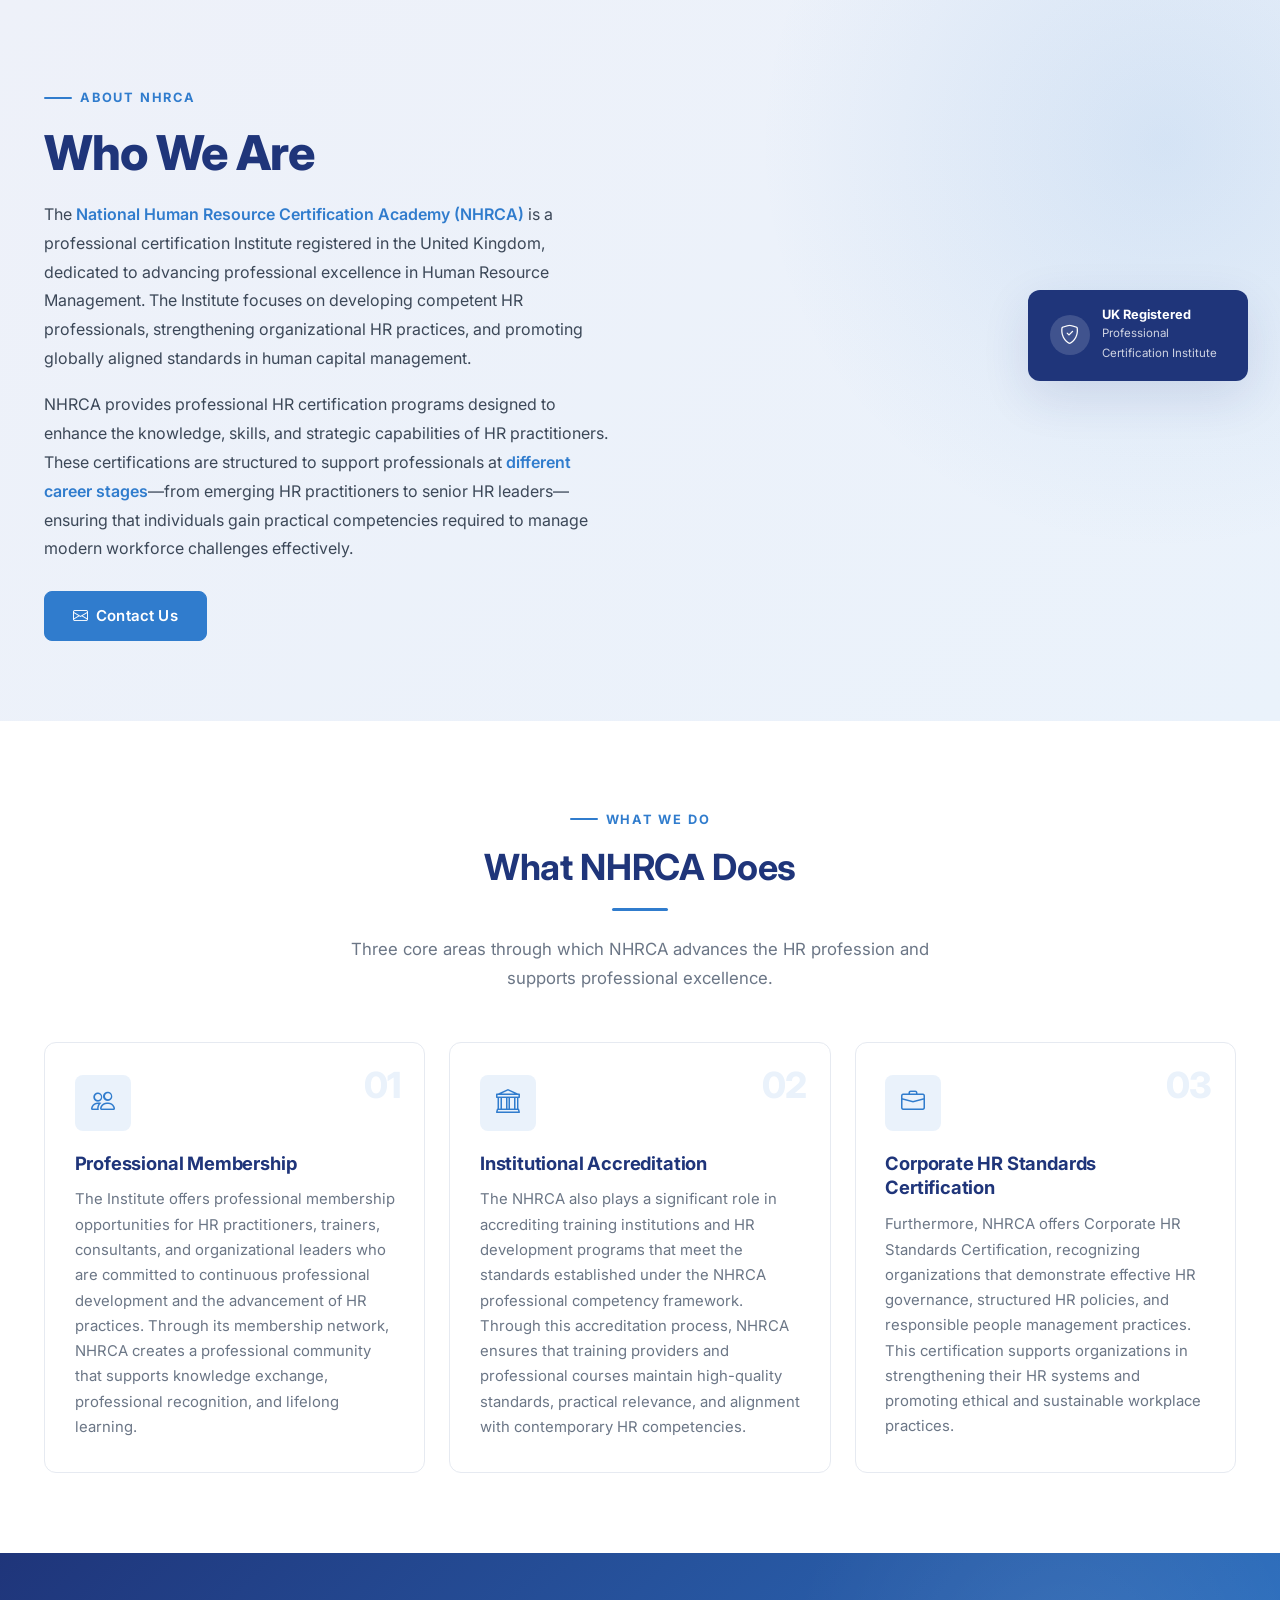
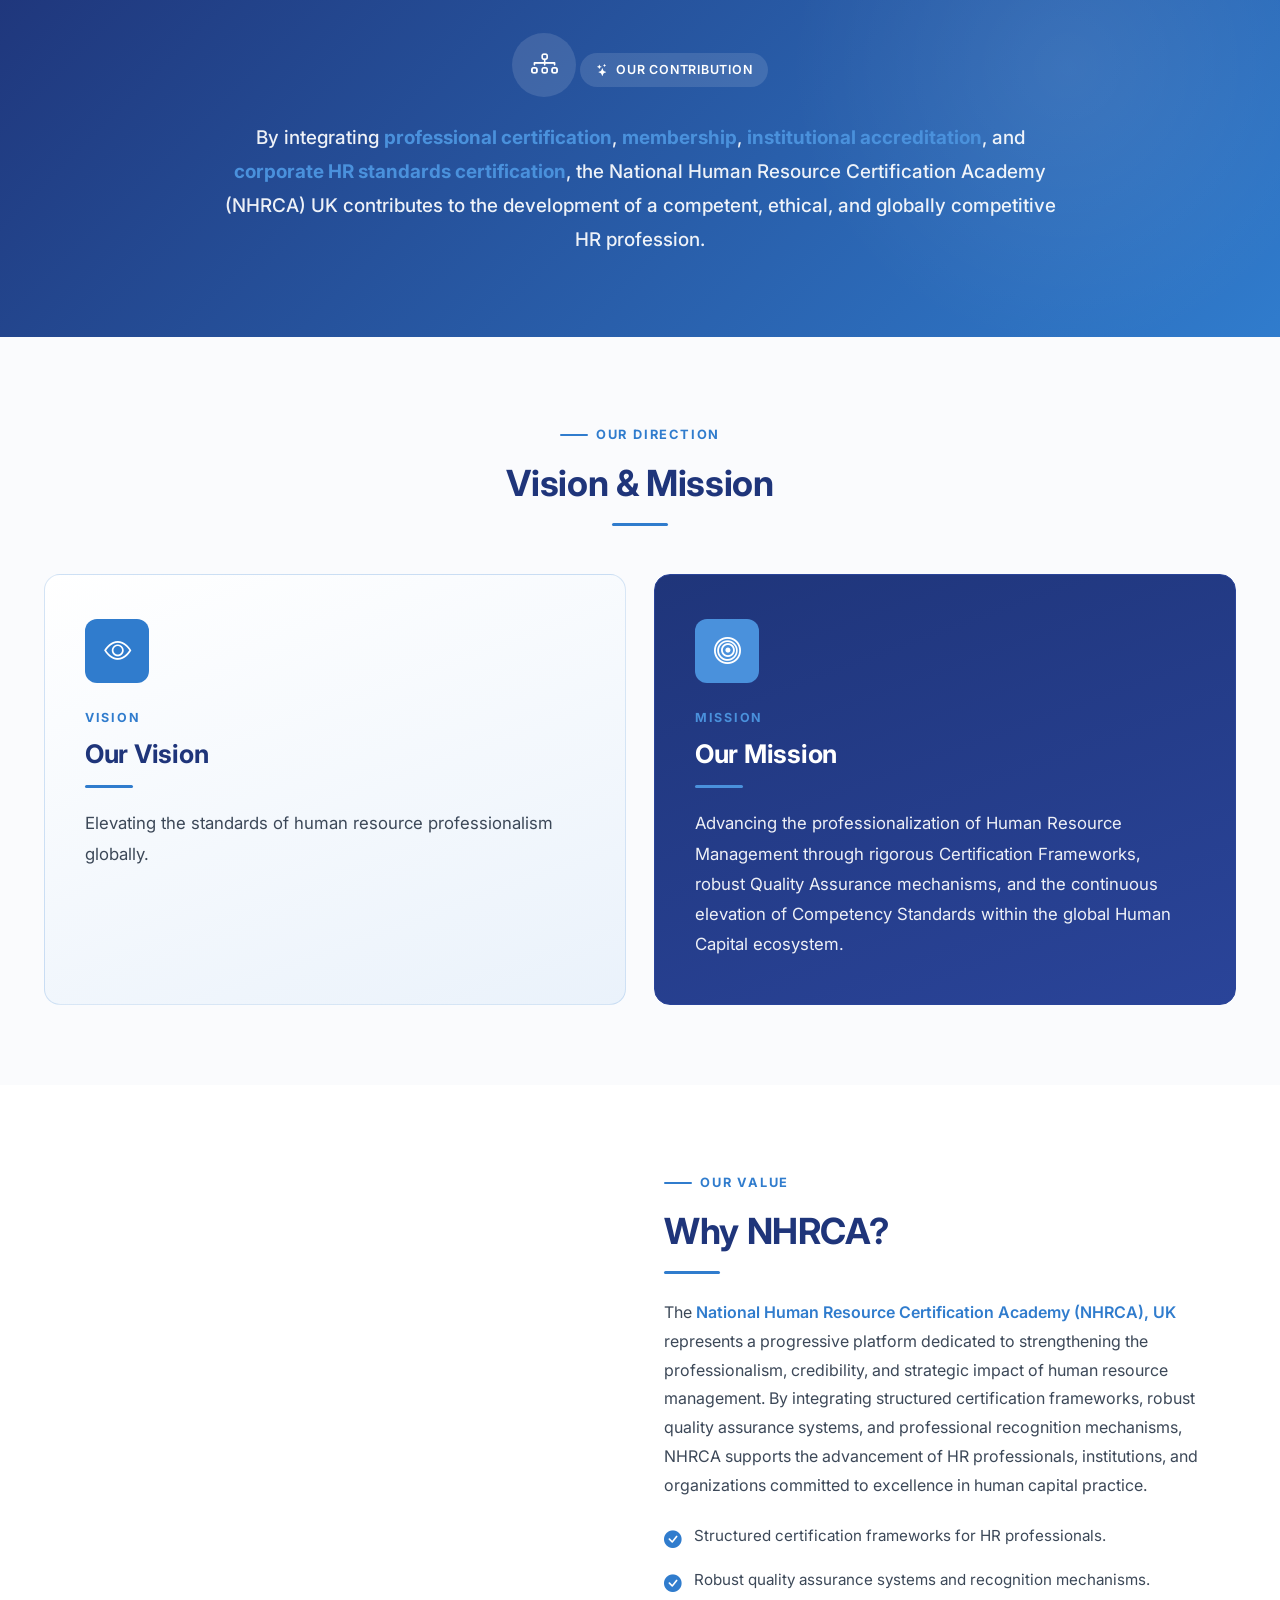
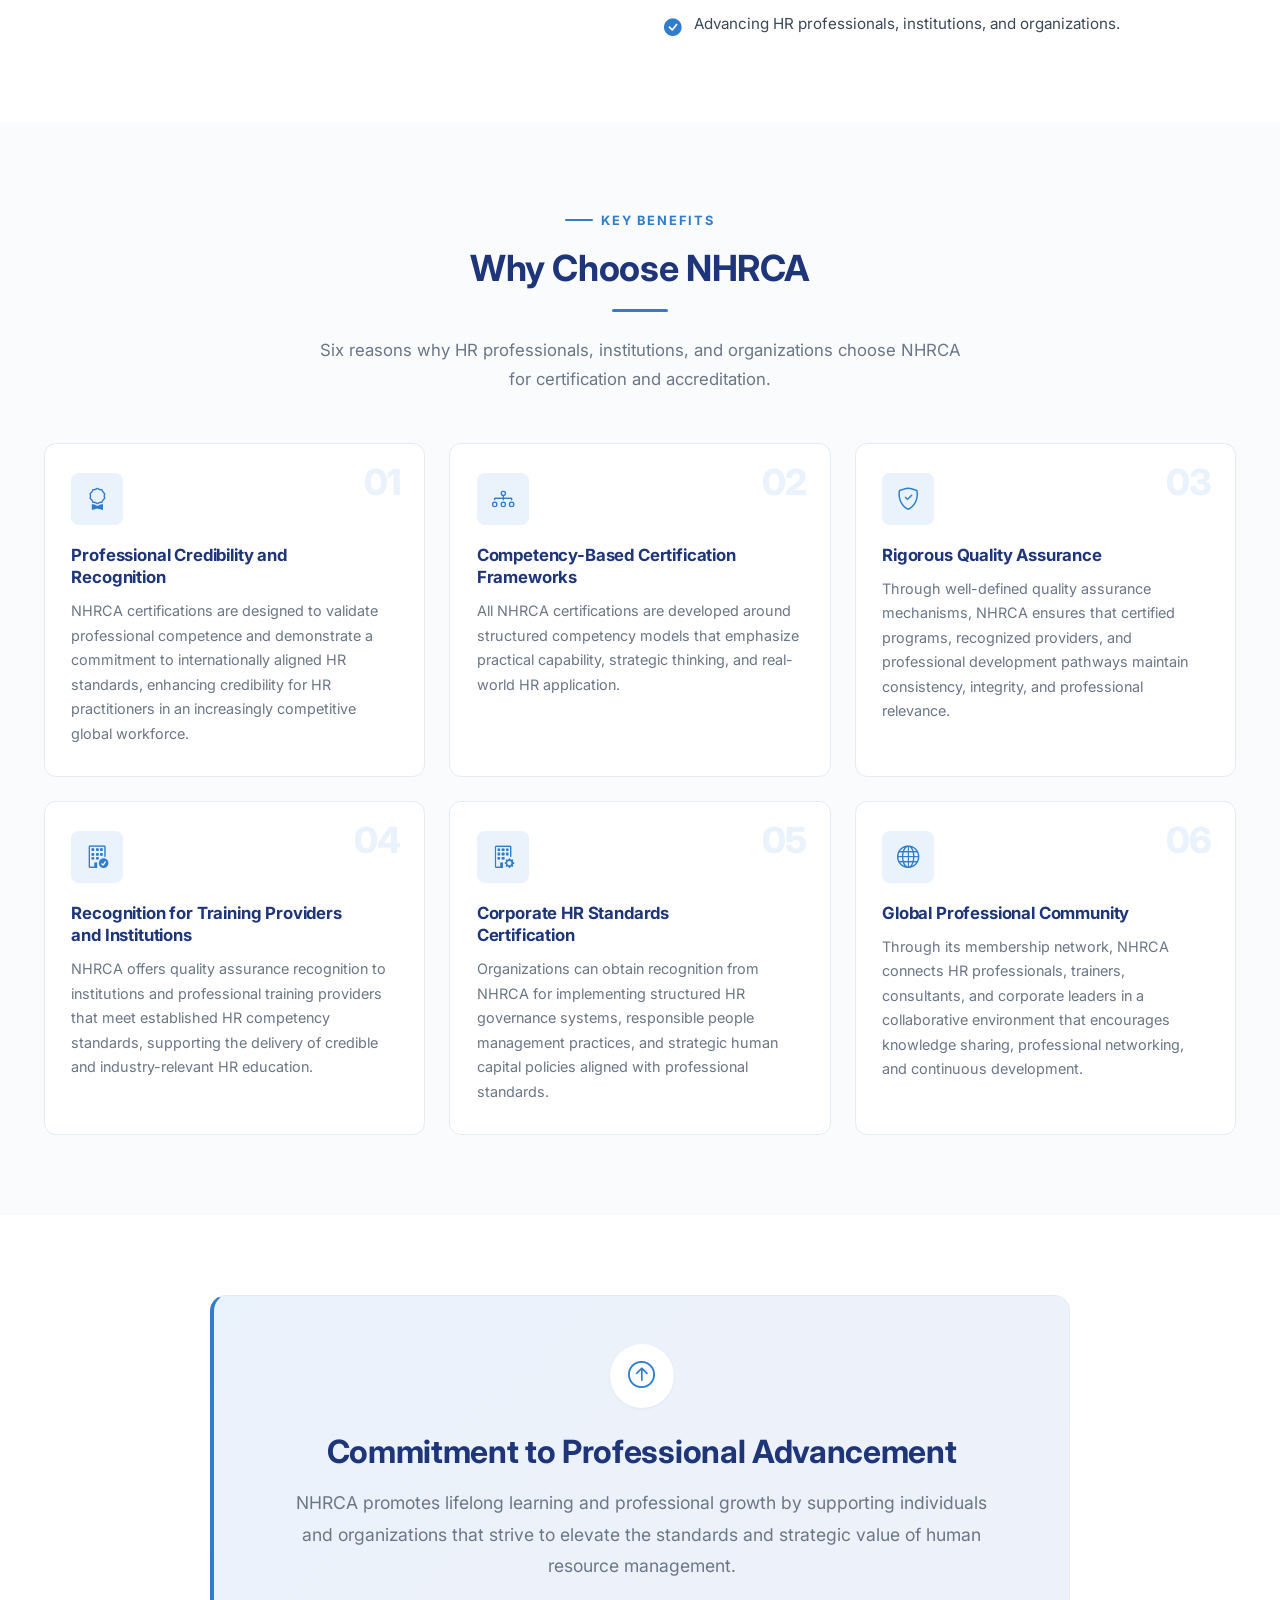
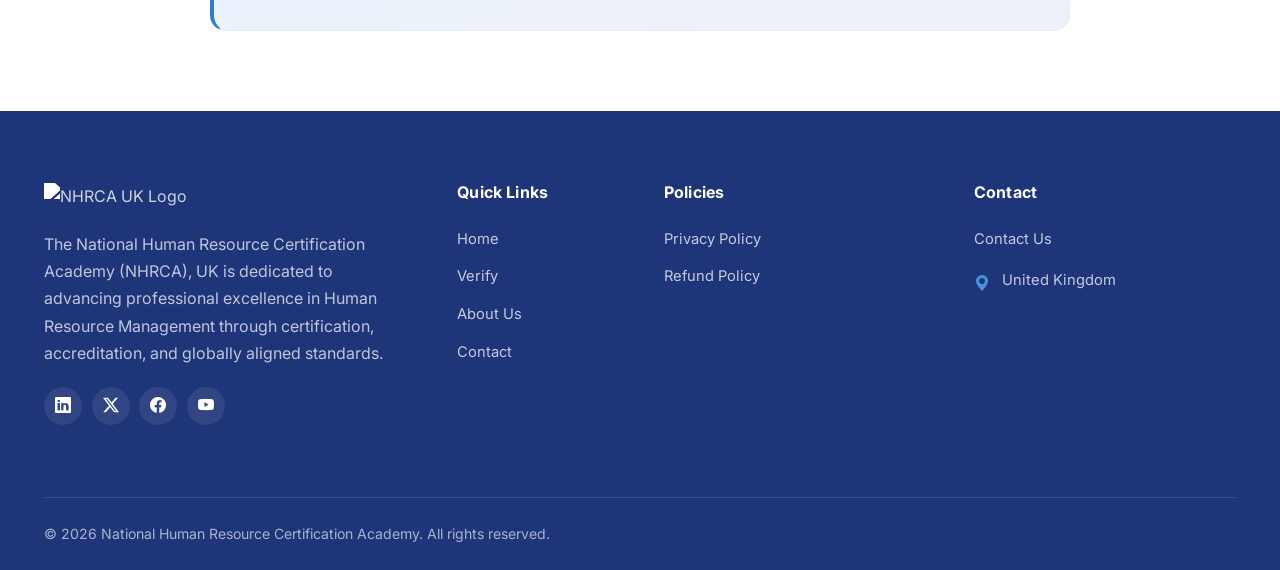
==== commit 8db74ab4: "pages added" ====
--- a/about.html
+++ b/about.html
@@ -1,26 +1,22 @@
 <!DOCTYPE html>
 <html lang="en">
-
 <head>
   <meta charset="UTF-8" />
   <meta name="viewport" content="width=device-width, initial-scale=1.0" />
   <title>About Us | NHRCA - National Human Resource Certification Academy, UK</title>
-  <meta name="description"
-    content="About NHRCA - A UK-based professional certification institute dedicated to advancing professional excellence in Human Resource Management through certification, membership, accreditation, and corporate HR standards." />
-  <meta name="keywords"
-    content="NHRCA, HR Certification, HR Accreditation, Human Resource Standards, UK Certification Body, HR Professional Development" />
+  <meta name="description" content="The National Human Resource Certification Academy (NHRCA) is a UK-registered professional certification institute dedicated to advancing professional excellence in Human Resource Management." />
+  <meta name="keywords" content="NHRCA About Us, HR Certification Institute, UK HR Academy, Professional HR Certification, Human Resource Management" />
   <meta name="author" content="National Human Resource Certification Academy" />
 
   <!-- Open Graph -->
   <meta property="og:title" content="About Us | NHRCA - National Human Resource Certification Academy, UK" />
-  <meta property="og:description"
-    content="A UK-based professional certification institute advancing excellence, ethical practice, and global standards in Human Resource Management." />
+  <meta property="og:description" content="A UK-registered professional certification institute dedicated to advancing professional excellence in Human Resource Management." />
   <meta property="og:type" content="website" />
   <meta property="og:url" content="https://nhrca.uk/about-us" />
-  <meta property="og:image" content="https://nhrca.uk/frontend/imgs/NHRCA-UK-logo.png" />
+  <meta property="og:image" content="https://nhrca.uk/assets/images/NHRCA-UK-logo.png" />
 
   <!-- Favicon -->
-  <link rel="icon" type="image/png" href="https://nhrca.uk/frontend/imgs/NHRCA-UK-logo.png" />
+  <link rel="icon" type="image/png" href="https://nhrca.uk/assets/images/NHRCA-UK-logo.png" />
 
   <!-- Bootstrap 5 CSS CDN -->
   <link href="https://cdn.jsdelivr.net/npm/bootstrap@5.3.3/dist/css/bootstrap.min.css" rel="stylesheet" />
@@ -31,145 +27,39 @@
   <!-- Google Fonts - Inter -->
   <link rel="preconnect" href="https://fonts.googleapis.com" />
   <link rel="preconnect" href="https://fonts.gstatic.com" crossorigin />
-  <link href="https://fonts.googleapis.com/css2?family=Inter:wght@300;400;500;600;700;800&display=swap"
-    rel="stylesheet" />
-  <link rel="stylesheet" href="css/style.css">
-  <link rel="stylesheet" href="css/responsive.css">
-
+  <link href="https://fonts.googleapis.com/css2?family=Inter:wght@300;400;500;600;700;800&display=swap" rel="stylesheet" />
+     <link rel="stylesheet" href="css/style.css">
+     <link rel="stylesheet" href="css/responsive.css">
 </head>
-
 <body>
 
   <!-- ==========================================
-       HEADER
+       ABOUT US PAGE SECTIONS (no header)
   =========================================== -->
-  <header>
-    <!-- Topbar -->
-    <div class="nh-topbar d-none d-lg-block">
-      <div class="container nh-container">
-        <div class="d-flex justify-content-between align-items-center">
-          <div class="d-flex align-items-center gap-4">
-            <span class="topbar-item"><i class="bi bi-envelope-fill"></i> info@nhrca.uk</span>
-            <span class="topbar-item"><i class="bi bi-geo-alt-fill"></i> United Kingdom</span>
-          </div>
-          <div class="d-flex align-items-center gap-3">
-            <span class="topbar-item"><i class="bi bi-shield-check"></i> UK Professional Certification
-              Body</span>
-          </div>
-        </div>
-      </div>
-    </div>
-
-    <!-- Navbar -->
-    <nav class="navbar navbar-expand-lg nh-navbar sticky-top" id="mainNavbar" aria-label="Main navigation">
-      <div class="container nh-container">
-        <!-- Logo -->
-        <a class="navbar-brand" href="https://nhrca.uk/" aria-label="NHRCA Home">
-          <img src="https://nhrca.uk/frontend/imgs/NHRCA-UK-logo.png" alt="" class="nh-navbar-logo" width="180"
-            height="52" />
-        </a>
-
-        <!-- Toggler -->
-        <button class="navbar-toggler" type="button" data-bs-toggle="collapse" data-bs-target="#mainNav"
-          aria-controls="mainNav" aria-expanded="false" aria-label="Toggle navigation">
-          <i class="bi bi-list"></i>
-        </button>
-
-        <!-- Navigation -->
-        <div class="collapse navbar-collapse" id="mainNav">
-          <ul class="navbar-nav ms-auto align-items-lg-center">
-            <li class="nav-item">
-              <a class="nav-link active" href="https://nhrca.uk/" aria-current="page">Home</a>
-            </li>
-            <li class="nav-item">
-              <a class="nav-link" href="about.html">About Us</a>
-            </li>
-            <li class="nav-item dropdown">
-              <a class="nav-link dropdown-toggle" href="#" role="button" data-bs-toggle="dropdown" aria-expanded="false"
-                id="standardsDropdown">
-                Standards
-              </a>
-              <ul class="dropdown-menu" aria-labelledby="standardsDropdown">
-                <li><a class="dropdown-item" href="nhrca_standard.html"><i class="bi bi-award me-2"></i>NHRCA
-                    Standard</a></li>
-                <li><a class="dropdown-item" href="institutional.html"><i class="bi bi-building me-2"></i>Institutional
-                    Standard</a></li>
-                <li><a class="dropdown-item" href="course-standard.html"><i class="bi bi-journal-text me-2"></i>Course
-                    Standard</a></li>
-              </ul>
-            </li>
-            <li class="nav-item">
-              <a class="nav-link" href="framework.html">Framework</a>
-            </li>
-            <li class="nav-item dropdown">
-              <a class="nav-link dropdown-toggle" href="#" role="button" data-bs-toggle="dropdown" aria-expanded="false"
-                id="accreditationDropdown">
-                Accreditation
-              </a>
-              <ul class="dropdown-menu" aria-labelledby="accreditationDropdown">
-                <li><a class="dropdown-item" href="course-accreditation.html"><i
-                      class="bi bi-mortarboard me-2"></i>Course Accreditation</a></li>
-                <li><a class="dropdown-item" href="institute-accreditation.html"><i
-                      class="bi bi-bank me-2"></i>Institute Accreditation</a></li>
-              </ul>
-            </li>
-            <li class="nav-item">
-              <a class="nav-link" href="credential.html">Credential</a>
-            </li>
-            <li class="nav-item dropdown">
-              <a class="nav-link dropdown-toggle" href="#" role="button" data-bs-toggle="dropdown" aria-expanded="false"
-                id="corporateDropdown">
-                Certify Corporate
-              </a>
-              <ul class="dropdown-menu" aria-labelledby="corporateDropdown">
-                <li><a class="dropdown-item" href="certify-corporate.html"><i class="bi bi-briefcase me-2"></i>NHRCA
-                    Standard </a></li>
-                <li><a class="dropdown-item" href="#"><i class="bi bi-file-earmark-check me-2"></i>Apply for
-                    Accreditation</a></li>
-              </ul>
-            </li>
-            <li class="nav-item">
-              <a class="nav-link" href="https://nhrca.uk/contact">Contact</a>
-            </li>
-            <li class="nav-item">
-              <a class="btn btn-blue btn-verify" href="https://nhrca.uk/verify"><i class="bi bi-patch-check"></i>
-                Verify</a>
-            </li>
-          </ul>
-        </div>
-      </div>
-    </nav>
-  </header>
-  <!-- ==========================================
-       ABOUT US PAGE SECTIONS
-  =========================================== -->
-
-  <!-- ===== ABOUT PAGE HERO ===== -->
+
+  <!-- ===== SECTION 1: ABOUT HERO / WHO WE ARE ===== -->
   <section class="about-hero" id="about-hero">
-    <div class="container about-nh-container">
+    <div class="container nh-container">
       <div class="row align-items-center g-5">
+        <!-- Left: Content -->
         <div class="col-lg-6">
-          <nav aria-label="breadcrumb">
-            <ol class="breadcrumb about-nh-breadcrumb">
-              <li class="breadcrumb-item"><a href="https://nhrca.uk/"><i class="bi bi-house-door"></i> Home</a></li>
-              <li class="breadcrumb-item active" aria-current="page">About Us</li>
-            </ol>
-          </nav>
-          <span class="about-nh-badge mb-3"><i class="bi bi-info-circle"></i> About NHRCA</span>
-          <h1 class="about-hero-title">About Us</h1>
-          <p class="about-hero-text">A UK-based professional certification academy dedicated to advancing excellence,
-            ethical practice, and global standards in Human Resource Management.</p>
-        </div>
+          <span class="about-hero-eyebrow">About NHRCA</span>
+          <h1 class="about-hero-title">Who We Are</h1>
+          <div class="about-hero-text">
+            <p>The <span class="text-highlight">National Human Resource Certification Academy (NHRCA)</span> is a professional certification Institute registered in the United Kingdom, dedicated to advancing professional excellence in Human Resource Management. The Institute focuses on developing competent HR professionals, strengthening organizational HR practices, and promoting globally aligned standards in human capital management.</p>
+            <p>NHRCA provides professional HR certification programs designed to enhance the knowledge, skills, and strategic capabilities of HR practitioners. These certifications are structured to support professionals at <span class="text-highlight">different career stages</span>&mdash;from emerging HR practitioners to senior HR leaders&mdash;ensuring that individuals gain practical competencies required to manage modern workforce challenges effectively.</p>
+          </div>
+          <a href="https://nhrca.uk/about-us#" class="btn btn-blue"><i class="bi bi-envelope"></i> Contact Us</a>
+        </div>
+        <!-- Right: Image -->
         <div class="col-lg-6">
           <div class="about-hero-visual">
-            <img src="https://nhrca.uk/frontend/imgs/about-image.jpg"
-              alt="About NHRCA - Professional Human Resource Certification Academy"
-              onerror="this.onerror=null;this.style.display='none';this.parentElement.classList.add('about-img-fallback-blue');" />
-            <div class="about-hero-badge">
-              <span class="about-hero-badge-icon"><i class="bi bi-shield-check"></i></span>
+            <img src="https://nhrca.uk/assets/images/about-image.jpg" alt="About NHRCA - Professional Human Resource Certification Academy" class="about-hero-image" loading="eager" onerror="this.onerror=null;this.style.display='none';this.parentElement.classList.add('img-fallback-blue');" />
+            <div class="about-hero-stat-badge">
+              <span class="about-hero-stat-icon"><i class="bi bi-shield-check"></i></span>
               <div>
-                <p class="about-hero-badge-title">UK Registered</p>
-                <p class="about-hero-badge-text">Professional Certification Institute</p>
+                <p class="about-hero-stat-title">UK Registered</p>
+                <p class="about-hero-stat-text">Professional Certification Institute</p>
               </div>
             </div>
           </div>
@@ -178,377 +68,186 @@
     </div>
   </section>
 
-  <!-- ===== WHO WE ARE SECTION ===== -->
-  <section class="about-section" id="who-we-are">
-    <div class="container about-nh-container">
+  <!-- ===== SECTION 2: WHAT NHRCA DOES ===== -->
+  <section class="section about-does-section" id="what-nhrca-does">
+    <div class="container nh-container">
+      <div class="text-center mb-5">
+        <span class="section-eyebrow justify-content-center">What We Do</span>
+        <h2 class="section-title">What NHRCA Does</h2>
+        <div class="section-divider mx-auto" style="margin-left:auto;margin-right:auto;"></div>
+        <p class="section-subtitle mx-auto">Three core areas through which NHRCA advances the HR profession and supports professional excellence.</p>
+      </div>
+      <div class="about-does-grid">
+        <!-- Block 01: Professional Membership -->
+        <div class="about-does-card">
+          <span class="about-does-num">01</span>
+          <div class="about-does-icon"><i class="bi bi-people"></i></div>
+          <h3 class="about-does-title">Professional Membership</h3>
+          <p class="about-does-text">The Institute offers professional membership opportunities for HR practitioners, trainers, consultants, and organizational leaders who are committed to continuous professional development and the advancement of HR practices. Through its membership network, NHRCA creates a professional community that supports knowledge exchange, professional recognition, and lifelong learning.</p>
+        </div>
+        <!-- Block 02: Institutional Accreditation -->
+        <div class="about-does-card">
+          <span class="about-does-num">02</span>
+          <div class="about-does-icon"><i class="bi bi-bank"></i></div>
+          <h3 class="about-does-title">Institutional Accreditation</h3>
+          <p class="about-does-text">The NHRCA also plays a significant role in accrediting training institutions and HR development programs that meet the standards established under the NHRCA professional competency framework. Through this accreditation process, NHRCA ensures that training providers and professional courses maintain high-quality standards, practical relevance, and alignment with contemporary HR competencies.</p>
+        </div>
+        <!-- Block 03: Corporate HR Standards Certification -->
+        <div class="about-does-card">
+          <span class="about-does-num">03</span>
+          <div class="about-does-icon"><i class="bi bi-briefcase"></i></div>
+          <h3 class="about-does-title">Corporate HR Standards Certification</h3>
+          <p class="about-does-text">Furthermore, NHRCA offers Corporate HR Standards Certification, recognizing organizations that demonstrate effective HR governance, structured HR policies, and responsible people management practices. This certification supports organizations in strengthening their HR systems and promoting ethical and sustainable workplace practices.</p>
+        </div>
+      </div>
+    </div>
+  </section>
+
+  <!-- ===== SECTION 3: NHRCA'S OVERALL CONTRIBUTION ===== -->
+  <section class="section about-contribution-section" id="about-contribution">
+    <div class="container nh-container">
+      <div class="about-contribution-content">
+        <div class="about-contribution-icon"><i class="bi bi-diagram-3"></i></div>
+        <span class="about-contribution-eyebrow"><i class="bi bi-stars"></i> Our Contribution</span>
+        <p class="about-contribution-text">By integrating <span class="text-highlight">professional certification</span>, <span class="text-highlight">membership</span>, <span class="text-highlight">institutional accreditation</span>, and <span class="text-highlight">corporate HR standards certification</span>, the National Human Resource Certification Academy (NHRCA) UK contributes to the development of a competent, ethical, and globally competitive HR profession.</p>
+      </div>
+    </div>
+  </section>
+
+  <!-- ===== SECTION 4: VISION AND MISSION ===== -->
+  <section class="section about-vm-section" id="vision-mission">
+    <div class="container nh-container">
+      <div class="text-center mb-5">
+        <span class="section-eyebrow justify-content-center">Our Direction</span>
+        <h2 class="section-title">Vision &amp; Mission</h2>
+        <div class="section-divider mx-auto" style="margin-left:auto;margin-right:auto;"></div>
+      </div>
+      <div class="about-vm-grid">
+        <!-- Vision -->
+        <div class="about-vm-card about-vm-card-vision">
+          <div class="about-vm-card-icon"><i class="bi bi-eye"></i></div>
+          <p class="about-vm-card-eyebrow">Vision</p>
+          <h3 class="about-vm-card-title">Our Vision</h3>
+          <div class="about-vm-card-divider"></div>
+          <p class="about-vm-card-text">Elevating the standards of human resource professionalism globally.</p>
+        </div>
+        <!-- Mission -->
+        <div class="about-vm-card about-vm-card-mission">
+          <div class="about-vm-card-icon"><i class="bi bi-bullseye"></i></div>
+          <p class="about-vm-card-eyebrow">Mission</p>
+          <h3 class="about-vm-card-title">Our Mission</h3>
+          <div class="about-vm-card-divider"></div>
+          <p class="about-vm-card-text">Advancing the professionalization of Human Resource Management through rigorous Certification Frameworks, robust Quality Assurance mechanisms, and the continuous elevation of Competency Standards within the global Human Capital ecosystem.</p>
+        </div>
+      </div>
+    </div>
+  </section>
+
+  <!-- ===== SECTION 5: WHY NHRCA? ===== -->
+  <section class="section about-why-section" id="why-nhrca">
+    <div class="container nh-container">
       <div class="row align-items-center g-5">
-        <!-- Visual -->
+        <!-- Left: Image -->
         <div class="col-lg-6">
-          <div class="about-who-visual">
-            <img src="https://nhrca.uk/frontend/imgs/about-image.jpg"
-              alt="NHRCA - Advancing professional excellence in Human Resource Management" class="about-who-img"
-              loading="lazy"
-              onerror="this.onerror=null;this.style.display='none';this.parentElement.classList.add('about-img-fallback-blue');" />
-            <div class="about-who-exp-badge">
-              <div class="about-who-exp-num">HR</div>
-              <div class="about-who-exp-label">Excellence</div>
-            </div>
-          </div>
-        </div>
-        <!-- Content -->
+          <div class="about-why-visual">
+            <img src="https://nhrca.uk/assets/images/why-bhrc.jpg" alt="Why NHRCA - Progressive HR certification platform" class="about-why-image" loading="lazy" onerror="this.onerror=null;this.style.display='none';this.parentElement.classList.add('img-fallback-navy');" />
+          </div>
+        </div>
+        <!-- Right: Content -->
         <div class="col-lg-6">
-          <div class="about-who-content">
-            <span class="about-section-eyebrow">Who We Are</span>
-            <h2 class="about-section-title">Advancing Professional Excellence in Human Resource Management</h2>
-            <div class="about-section-divider"></div>
-            <p>The National Human Resource Certification Academy (NHRCA) is a <span
-                class="about-text-highlight">professional certification Institute registered in the United
-                Kingdom</span>, dedicated to advancing professional excellence in Human Resource Management. The
-              Institute focuses on developing competent HR professionals, strengthening organizational HR practices, and
-              promoting globally aligned standards in human capital management.</p>
-            <p>NHRCA provides professional HR certification programs designed to enhance the knowledge, skills, and
-              strategic capabilities of HR practitioners. These certifications are structured to support professionals
-              at <span class="about-text-highlight">different career stages</span>&mdash;from emerging HR practitioners
-              to senior HR leaders&mdash;ensuring that individuals gain practical competencies required to manage modern
-              workforce challenges effectively.</p>
-            <ul class="about-who-points">
-              <li><i class="bi bi-check-circle-fill"></i> UK-registered professional certification institute.</li>
-              <li><i class="bi bi-check-circle-fill"></i> Globally aligned HR competency standards.</li>
-              <li><i class="bi bi-check-circle-fill"></i> Certification pathways from emerging practitioners to senior
-                leaders.</li>
+          <div class="about-why-content">
+            <span class="section-eyebrow">Our Value</span>
+            <h2 class="section-title">Why NHRCA?</h2>
+            <div class="section-divider"></div>
+            <p class="about-why-intro">The <span class="text-highlight">National Human Resource Certification Academy (NHRCA), UK</span> represents a progressive platform dedicated to strengthening the professionalism, credibility, and strategic impact of human resource management. By integrating structured certification frameworks, robust quality assurance systems, and professional recognition mechanisms, NHRCA supports the advancement of HR professionals, institutions, and organizations committed to excellence in human capital practice.</p>
+            <ul class="about-why-points">
+              <li><i class="bi bi-check-circle-fill"></i> Structured certification frameworks for HR professionals.</li>
+              <li><i class="bi bi-check-circle-fill"></i> Robust quality assurance systems and recognition mechanisms.</li>
+              <li><i class="bi bi-check-circle-fill"></i> Advancing HR professionals, institutions, and organizations.</li>
             </ul>
-            <div class="mt-4">
-              <a href="https://nhrca.uk/#" class="btn about-btn-blue"><i class="bi bi-envelope"></i> Contact Us</a>
-            </div>
-          </div>
-        </div>
-      </div>
-    </div>
-  </section>
-
-  <!-- ===== PROFESSIONAL MEMBERSHIP SECTION ===== -->
-  <section class="about-section about-membership-section" id="professional-membership">
-    <div class="container about-nh-container">
-      <div class="about-membership-intro">
-        <span class="about-section-eyebrow justify-content-center">Professional Community</span>
-        <h2 class="about-section-title">Professional Membership</h2>
-        <p class="about-section-subtitle mx-auto">The Institute offers professional membership opportunities for HR
-          practitioners, trainers, consultants, and organizational leaders who are committed to continuous professional
-          development and the advancement of HR practices.</p>
-      </div>
-      <div class="about-membership-grid">
-        <div class="about-membership-tile">
-          <div class="about-membership-tile-icon"><i class="bi bi-people"></i></div>
-          <h3 class="about-membership-tile-title">HR Practitioners</h3>
-          <p class="about-membership-tile-text">A professional community that supports knowledge exchange, recognition,
-            and lifelong learning for active HR practitioners.</p>
-        </div>
-        <div class="about-membership-tile">
-          <div class="about-membership-tile-icon"><i class="bi bi-mortarboard"></i></div>
-          <h3 class="about-membership-tile-title">Trainers &amp; Consultants</h3>
-          <p class="about-membership-tile-text">Membership pathways for trainers and consultants committed to advancing
-            HR practices and continuous professional development.</p>
-        </div>
-        <div class="about-membership-tile">
-          <div class="about-membership-tile-icon"><i class="bi bi-briefcase"></i></div>
-          <h3 class="about-membership-tile-title">Organizational Leaders</h3>
-          <p class="about-membership-tile-text">A collaborative network connecting organizational leaders to
-            professional recognition and continuous development.</p>
-        </div>
-      </div>
-      <div class="text-center mt-4">
-        <p class="about-text-muted-soft mb-0">Through its membership network, NHRCA creates a professional community
-          that supports knowledge exchange, professional recognition, and lifelong learning.</p>
-      </div>
-    </div>
-  </section>
-
-  <!-- ===== INSTITUTIONAL ACCREDITATION SECTION ===== -->
-  <section class="about-section" id="institutional-accreditation">
-    <div class="container about-nh-container">
-      <div class="row align-items-center g-5">
-        <!-- Visual -->
-        <div class="col-lg-6">
-          <div class="about-inst-accred-visual">
-            <div>
-              <i class="bi bi-patch-check about-qa-icon"></i>
-              <p class="about-inst-accred-visual-title">Quality Assurance</p>
-              <p class="about-inst-accred-visual-text">Accreditation that upholds high-quality standards across HR
-                training institutions and professional development programs.</p>
-            </div>
-          </div>
-        </div>
-        <!-- Content -->
-        <div class="col-lg-6">
-          <span class="about-section-eyebrow">Quality Assurance</span>
-          <h2 class="about-section-title">Institutional Accreditation</h2>
-          <div class="about-section-divider"></div>
-          <p>The NHRCA also plays a significant role in <strong>accrediting training institutions and HR development
-              programs</strong> that meet the standards established under the NHRCA professional competency framework.
-          </p>
-          <p>Through this accreditation process, NHRCA ensures that training providers and professional courses maintain
-            high-quality standards, practical relevance, and alignment with contemporary HR competencies.</p>
-          <ul class="about-inst-accred-points">
-            <li><i class="bi bi-shield-check"></i><span><strong>Quality Standards</strong> &mdash; Institutions meet
-                defined HR competency benchmarks.</span></li>
-            <li><i class="bi bi-bank2"></i><span><strong>Institutional Recognition</strong> &mdash; Formal
-                acknowledgement of program quality and credibility.</span></li>
-            <li><i class="bi bi-people"></i><span><strong>Professional Competency</strong> &mdash; Alignment with
-                contemporary HR practice and standards.</span></li>
-          </ul>
-          <a href="https://nhrca.uk/institute-accreditation" class="btn about-btn-navy mt-2"><i
-              class="bi bi-arrow-right-circle"></i> Institute Accreditation</a>
-        </div>
-      </div>
-    </div>
-  </section>
-
-  <!-- ===== CORPORATE HR STANDARDS CERTIFICATION SECTION ===== -->
-  <section class="about-section about-corporate-section" id="corporate-hr-standards">
-    <div class="container about-nh-container">
-      <div class="row align-items-center g-5">
-        <div class="col-lg-5">
-          <span class="about-section-eyebrow">Corporate Excellence</span>
-          <h2 class="about-section-title">Corporate HR Standards Certification</h2>
-          <div class="about-section-divider"></div>
-          <p class="about-section-subtitle">Furthermore, NHRCA offers Corporate HR Standards Certification, recognizing
-            organizations that demonstrate effective HR governance, structured HR policies, and responsible people
-            management practices.</p>
-          <p>This certification supports organizations in strengthening their HR systems and promoting ethical and
-            sustainable workplace practices.</p>
-          <a href="https://nhrca.uk/nhrca-shrp" class="btn about-btn-blue mt-3"><i class="bi bi-briefcase"></i>
-            NHRCA-SHRP</a>
-        </div>
-        <div class="col-lg-7">
-          <div class="about-corporate-feature-row">
-            <div class="about-corporate-feature">
-              <div class="about-corporate-feature-icon"><i class="bi bi-clipboard-check"></i></div>
-              <h3 class="about-corporate-feature-title">HR Governance</h3>
-              <p class="about-corporate-feature-text">Recognition of effective HR governance systems and structured
-                organizational people management.</p>
-            </div>
-            <div class="about-corporate-feature">
-              <div class="about-corporate-feature-icon"><i class="bi bi-file-earmark-text"></i></div>
-              <h3 class="about-corporate-feature-title">Structured Policies</h3>
-              <p class="about-corporate-feature-text">Validation of well-defined HR policies aligned with professional
-                and ethical standards.</p>
-            </div>
-            <div class="about-corporate-feature">
-              <div class="about-corporate-feature-icon"><i class="bi bi-hand-thumbs-up"></i></div>
-              <h3 class="about-corporate-feature-title">Responsible Practice</h3>
-              <p class="about-corporate-feature-text">Support for responsible people management and sustainable
-                workplace practices.</p>
-            </div>
-          </div>
-        </div>
-      </div>
-    </div>
-  </section>
-
-  <!-- ===== OUR INTEGRATED APPROACH SECTION ===== -->
-  <section class="about-integrated-section" id="integrated-approach">
-    <div class="container about-nh-container">
-      <div class="about-integrated-block">
-        <div class="about-integrated-block-icon"><i class="bi bi-diagram-3"></i></div>
-        <p class="about-integrated-block-text">By integrating <span class="about-text-highlight">professional
-            certification</span>, <span class="about-text-highlight">membership</span>, <span
-            class="about-text-highlight">institutional accreditation</span>, and <span
-            class="about-text-highlight">corporate HR standards certification</span>, the National Human Resource
-          Certification Academy (NHRCA) UK contributes to the development of a competent, ethical, and globally
-          competitive HR profession.</p>
-      </div>
-    </div>
-  </section>
-
-  <!-- ===== VISION & MISSION SECTION ===== -->
-  <section class="about-section about-vision-mission-section" id="vision-mission">
-    <div class="container about-nh-container">
+          </div>
+        </div>
+      </div>
+    </div>
+  </section>
+
+  <!-- ===== SECTION 6: WHY CHOOSE NHRCA - KEY BENEFITS ===== -->
+  <section class="section about-features-section" id="why-choose-nhrca">
+    <div class="container nh-container">
       <div class="text-center mb-5">
-        <span class="about-section-eyebrow justify-content-center">Our Direction</span>
-        <h2 class="about-section-title">Our Vision &amp; Mission</h2>
-        <p class="about-section-subtitle mx-auto">The principles that guide NHRCA's commitment to the global HR
-          profession.</p>
-      </div>
-      <div class="row g-4 g-lg-5">
-        <!-- Vision -->
-        <div class="col-lg-6">
-          <div class="about-vm-card about-vm-card-vision">
-            <div class="about-vm-card-icon"><i class="bi bi-eye"></i></div>
-            <p class="about-vm-card-eyebrow">Vision</p>
-            <h3 class="about-vm-card-title">Our Vision</h3>
-            <div class="about-vm-card-divider"></div>
-            <p class="about-vm-card-text">Elevating the standards of human resource professionalism globally.</p>
-          </div>
-        </div>
-        <!-- Mission -->
-        <div class="col-lg-6">
-          <div class="about-vm-card about-vm-card-mission">
-            <div class="about-vm-card-icon"><i class="bi bi-bullseye"></i></div>
-            <p class="about-vm-card-eyebrow">Mission</p>
-            <h3 class="about-vm-card-title">Our Mission</h3>
-            <div class="about-vm-card-divider"></div>
-            <p class="about-vm-card-text">Advancing the professionalization of Human Resource Management through
-              rigorous Certification Frameworks, robust Quality Assurance mechanisms, and the continuous elevation of
-              Competency Standards within the global Human Capital ecosystem.</p>
-          </div>
-        </div>
-      </div>
-    </div>
-  </section>
-
-  <!-- ===== WHY NHRCA INTRO SECTION ===== -->
-  <section class="about-section" id="why-nhrca-intro">
-    <div class="container about-nh-container">
-      <div class="row align-items-center g-5">
-        <!-- Visual -->
-        <div class="col-lg-6">
-          <div class="about-why-intro-visual">
-            <img src="https://nhrca.uk/frontend/imgs/why-bhrc.jpg"
-              alt="Why NHRCA - Professional HR certification and quality assurance" loading="lazy"
-              onerror="this.onerror=null;this.style.display='none';this.parentElement.classList.add('about-img-fallback-navy');" />
-          </div>
-        </div>
-        <!-- Content -->
-        <div class="col-lg-6">
-          <span class="about-section-eyebrow">Why Choose NHRCA</span>
-          <h2 class="about-section-title">Why NHRCA?</h2>
-          <div class="about-section-divider"></div>
-          <p>The National Human Resource Certification Academy (NHRCA), UK represents a progressive platform dedicated
-            to strengthening the <strong>professionalism, credibility, and strategic impact</strong> of human resource
-            management.</p>
-          <p>By integrating structured certification frameworks, robust quality assurance systems, and professional
-            recognition mechanisms, NHRCA supports the advancement of HR professionals, institutions, and organizations
-            committed to excellence in human capital practice.</p>
-        </div>
-      </div>
-    </div>
-  </section>
-
-  <!-- ===== WHY NHRCA FEATURES SECTION ===== -->
-  <section class="about-section about-why-features-section" id="why-nhrca-features">
-    <div class="container about-nh-container">
-      <div class="text-center mb-5">
-        <span class="about-section-eyebrow justify-content-center">Six Reasons</span>
-        <h2 class="about-section-title">What Sets NHRCA Apart</h2>
-        <p class="about-section-subtitle mx-auto">Six pillars that define the value of NHRCA for HR professionals,
-          institutions, and organizations.</p>
-      </div>
-      <div class="row g-4">
-        <div class="col-md-6 col-lg-4">
-          <div class="about-why-feature-card">
-            <span class="about-why-feature-num">01</span>
-            <div class="about-why-feature-icon"><i class="bi bi-award"></i></div>
-            <h3 class="about-why-feature-title">Professional Credibility and Recognition</h3>
-            <p class="about-why-feature-text">NHRCA certifications are designed to validate professional competence and
-              demonstrate a commitment to internationally aligned HR standards, enhancing credibility for HR
-              practitioners in an increasingly competitive global workforce.</p>
-          </div>
-        </div>
-        <div class="col-md-6 col-lg-4">
-          <div class="about-why-feature-card">
-            <span class="about-why-feature-num">02</span>
-            <div class="about-why-feature-icon"><i class="bi bi-diagram-3"></i></div>
-            <h3 class="about-why-feature-title">Competency-Based Certification Frameworks</h3>
-            <p class="about-why-feature-text">All NHRCA certifications are developed around structured competency models
-              that emphasize practical capability, strategic thinking, and real-world HR application.</p>
-          </div>
-        </div>
-        <div class="col-md-6 col-lg-4">
-          <div class="about-why-feature-card">
-            <span class="about-why-feature-num">03</span>
-            <div class="about-why-feature-icon"><i class="bi bi-shield-check"></i></div>
-            <h3 class="about-why-feature-title">Rigorous Quality Assurance</h3>
-            <p class="about-why-feature-text">Through well-defined quality assurance mechanisms, NHRCA ensures that
-              certified programs, recognized providers, and professional development pathways maintain consistency,
-              integrity, and professional relevance.</p>
-          </div>
-        </div>
-        <div class="col-md-6 col-lg-4">
-          <div class="about-why-feature-card">
-            <span class="about-why-feature-num">04</span>
-            <div class="about-why-feature-icon"><i class="bi bi-bank"></i></div>
-            <h3 class="about-why-feature-title">Recognition for Training Providers and Institutions</h3>
-            <p class="about-why-feature-text">NHRCA offers quality assurance recognition to institutions and
-              professional training providers that meet established HR competency standards, supporting the delivery of
-              credible and industry-relevant HR education.</p>
-          </div>
-        </div>
-        <div class="col-md-6 col-lg-4">
-          <div class="about-why-feature-card">
-            <span class="about-why-feature-num">05</span>
-            <div class="about-why-feature-icon"><i class="bi bi-briefcase"></i></div>
-            <h3 class="about-why-feature-title">Corporate HR Standards Certification</h3>
-            <p class="about-why-feature-text">Organizations can obtain recognition from NHRCA for implementing
-              structured HR governance systems, responsible people management practices, and strategic human capital
-              policies aligned with professional standards.</p>
-          </div>
-        </div>
-        <div class="col-md-6 col-lg-4">
-          <div class="about-why-feature-card">
-            <span class="about-why-feature-num">06</span>
-            <div class="about-why-feature-icon"><i class="bi bi-globe2"></i></div>
-            <h3 class="about-why-feature-title">Global Professional Community</h3>
-            <p class="about-why-feature-text">Through its membership network, NHRCA connects HR professionals, trainers,
-              consultants, and corporate leaders in a collaborative environment that encourages knowledge sharing,
-              professional networking, and continuous development.</p>
-          </div>
-        </div>
-      </div>
-    </div>
-  </section>
-
-  <!-- ===== COMMITMENT TO PROFESSIONAL ADVANCEMENT SECTION ===== -->
-  <section class="about-section about-advancement-section" id="professional-advancement">
-    <div class="container about-nh-container">
-      <div class="about-advancement-content">
-        <div class="about-advancement-icon-wrap"><i class="bi bi-arrow-up-circle"></i></div>
-        <span class="about-section-eyebrow justify-content-center">Lifelong Learning</span>
-        <h2 class="about-section-title">Commitment to Professional Advancement</h2>
-        <div class="about-section-divider mx-auto" style="margin-left:auto;margin-right:auto;"></div>
-        <p class="about-advancement-text">NHRCA promotes lifelong learning and professional growth by supporting
-          individuals and organizations that strive to elevate the standards and strategic value of human resource
-          management.</p>
-        <div class="d-flex flex-wrap gap-3 justify-content-center">
-          <a href="https://nhrca.uk/credential" class="btn about-btn-blue"><i class="bi bi-award"></i> Explore
-            Credentials</a>
-          <a href="https://nhrca.uk/contact" class="btn about-btn-outline-navy"><i class="bi bi-envelope"></i> Contact
-            Us</a>
-        </div>
-      </div>
-    </div>
-  </section>
-
-  <!-- ===== ABOUT PAGE FINAL CTA SECTION ===== -->
-  <section class="about-section about-cta-section" id="about-cta">
-    <div class="container about-nh-container">
-      <div class="about-cta-content">
-        <span class="about-nh-badge about-nh-badge-white mb-3"><i class="bi bi-stars"></i> Begin Your Professional
-          Journey</span>
-        <h2>Advance Your HR Professional Journey with NHRCA</h2>
-        <p>Explore professional certification, institutional accreditation, membership opportunities, and corporate HR
-          standards.</p>
-        <div class="about-cta-buttons">
-          <a href="https://nhrca.uk/credential" class="btn about-btn-white btn-lg"><i class="bi bi-award"></i> Explore
-            Credentials</a>
-          <a href="https://nhrca.uk/#" class="btn btn-outline-light btn-lg"><i class="bi bi-envelope"></i> Contact
-            Us</a>
-        </div>
+        <span class="section-eyebrow justify-content-center">Key Benefits</span>
+        <h2 class="section-title">Why Choose NHRCA</h2>
+        <div class="section-divider mx-auto" style="margin-left:auto;margin-right:auto;"></div>
+        <p class="section-subtitle mx-auto">Six reasons why HR professionals, institutions, and organizations choose NHRCA for certification and accreditation.</p>
+      </div>
+      <div class="about-features-grid">
+        <!-- Feature 01 -->
+        <div class="about-feature-card">
+          <span class="about-feature-num">01</span>
+          <div class="about-feature-icon"><i class="bi bi-award"></i></div>
+          <h3 class="about-feature-title">Professional Credibility and Recognition</h3>
+          <p class="about-feature-text">NHRCA certifications are designed to validate professional competence and demonstrate a commitment to internationally aligned HR standards, enhancing credibility for HR practitioners in an increasingly competitive global workforce.</p>
+        </div>
+        <!-- Feature 02 -->
+        <div class="about-feature-card">
+          <span class="about-feature-num">02</span>
+          <div class="about-feature-icon"><i class="bi bi-diagram-3"></i></div>
+          <h3 class="about-feature-title">Competency-Based Certification Frameworks</h3>
+          <p class="about-feature-text">All NHRCA certifications are developed around structured competency models that emphasize practical capability, strategic thinking, and real-world HR application.</p>
+        </div>
+        <!-- Feature 03 -->
+        <div class="about-feature-card">
+          <span class="about-feature-num">03</span>
+          <div class="about-feature-icon"><i class="bi bi-shield-check"></i></div>
+          <h3 class="about-feature-title">Rigorous Quality Assurance</h3>
+          <p class="about-feature-text">Through well-defined quality assurance mechanisms, NHRCA ensures that certified programs, recognized providers, and professional development pathways maintain consistency, integrity, and professional relevance.</p>
+        </div>
+        <!-- Feature 04 -->
+        <div class="about-feature-card">
+          <span class="about-feature-num">04</span>
+          <div class="about-feature-icon"><i class="bi bi-building-check"></i></div>
+          <h3 class="about-feature-title">Recognition for Training Providers and Institutions</h3>
+          <p class="about-feature-text">NHRCA offers quality assurance recognition to institutions and professional training providers that meet established HR competency standards, supporting the delivery of credible and industry-relevant HR education.</p>
+        </div>
+        <!-- Feature 05 -->
+        <div class="about-feature-card">
+          <span class="about-feature-num">05</span>
+          <div class="about-feature-icon"><i class="bi bi-building-gear"></i></div>
+          <h3 class="about-feature-title">Corporate HR Standards Certification</h3>
+          <p class="about-feature-text">Organizations can obtain recognition from NHRCA for implementing structured HR governance systems, responsible people management practices, and strategic human capital policies aligned with professional standards.</p>
+        </div>
+        <!-- Feature 06 -->
+        <div class="about-feature-card">
+          <span class="about-feature-num">06</span>
+          <div class="about-feature-icon"><i class="bi bi-globe"></i></div>
+          <h3 class="about-feature-title">Global Professional Community</h3>
+          <p class="about-feature-text">Through its membership network, NHRCA connects HR professionals, trainers, consultants, and corporate leaders in a collaborative environment that encourages knowledge sharing, professional networking, and continuous development.</p>
+        </div>
+      </div>
+    </div>
+  </section>
+
+  <!-- ===== SECTION 7: COMMITMENT TO PROFESSIONAL ADVANCEMENT ===== -->
+  <section class="section about-commitment-section" id="commitment">
+    <div class="container nh-container">
+      <div class="about-commitment-card">
+        <div class="about-commitment-icon"><i class="bi bi-arrow-up-circle"></i></div>
+        <h2 class="about-commitment-title">Commitment to Professional Advancement</h2>
+        <p class="about-commitment-text">NHRCA promotes lifelong learning and professional growth by supporting individuals and organizations that strive to elevate the standards and strategic value of human resource management.</p>
       </div>
     </div>
   </section>
 
   <!-- ==========================================
-       FOOTER
+       FOOTER (NHRCA design — About Us page)
   =========================================== -->
   <footer class="nh-footer">
     <div class="container nh-container">
       <div class="row g-4 g-lg-5 pb-4">
         <!-- Column 1: Brand -->
         <div class="col-lg-4 col-md-12">
-          <img src="https://nhrca.uk/frontend/imgs/NHRCA-UK-logo.png" alt="NHRCA UK Logo" class="footer-logo"
-            onerror="this.onerror=null;this.src='imgs/nhrca-logo-fallback.svg';" />
-          <p>The National Human Resource Certification Academy (NHRCA), UK promotes globally relevant standards,
-            professional competence, and responsible people management practices in Human Resource Management.</p>
+          <img src="https://nhrca.uk/assets/images/NHRCA-UK-logo.png" alt="NHRCA UK Logo" class="footer-logo" onerror="this.onerror=null;this.src='https://nhrca.uk/frontend/imgs/NHRCA-UK-logo.png';" />
+          <p>The National Human Resource Certification Academy (NHRCA), UK is dedicated to advancing professional excellence in Human Resource Management through certification, accreditation, and globally aligned standards.</p>
           <div class="footer-social">
             <a href="#" aria-label="LinkedIn"><i class="bi bi-linkedin"></i></a>
             <a href="#" aria-label="Twitter"><i class="bi bi-twitter-x"></i></a>
@@ -558,39 +257,32 @@
         </div>
 
         <!-- Column 2: Quick Links -->
-        <div class="col-lg-2 col-md-3 col-6">
+        <div class="col-lg-2 col-md-4 col-6">
           <h5 class="footer-title">Quick Links</h5>
           <ul class="footer-link-list">
             <li><a href="https://nhrca.uk/">Home</a></li>
+            <li><a href="https://admin.nhrca.uk/">Verify</a></li>
             <li><a href="https://nhrca.uk/about-us">About Us</a></li>
-            <li><a href="https://nhrca.uk/contact">Contact</a></li>
-            <li><a href="https://nhrca.uk/verify">Verify</a></li>
-            <li><a href="https://nhrca.uk/credential">Credential</a></li>
+            <li><a href="https://nhrca.uk/about-us#">Contact</a></li>
           </ul>
         </div>
 
-        <!-- Column 3: Standards -->
+        <!-- Column 3: Policies -->
         <div class="col-lg-3 col-md-4 col-6">
-          <h5 class="footer-title">Standards &amp; Framework</h5>
+          <h5 class="footer-title">Policies</h5>
           <ul class="footer-link-list">
-            <li><a href="https://nhrca.uk/nhrca-standard">NHRCA Standard</a></li>
-            <li><a href="https://nhrca.uk/institutional-standard">Institutional Standard</a></li>
-            <li><a href="https://nhrca.uk/course-standard">Course Standard</a></li>
-            <li><a href="https://nhrca.uk/framework">NHRCA Framework</a></li>
-            <li><a href="https://nhrca.uk/nhrca-shrp">NHRCA-SHRP</a></li>
+            <li><a href="https://nhrca.uk/privacy-policy">Privacy Policy</a></li>
+            <li><a href="https://nhrca.uk/refund-policy">Refund Policy</a></li>
           </ul>
         </div>
 
-        <!-- Column 4: Accreditation -->
-        <div class="col-lg-3 col-md-5 col-12">
-          <h5 class="footer-title">Accreditation</h5>
+        <!-- Column 4: Contact -->
+        <div class="col-lg-3 col-md-4 col-12">
+          <h5 class="footer-title">Contact</h5>
           <ul class="footer-link-list">
-            <li><a href="https://nhrca.uk/course-accreditation">Course Accreditation</a></li>
-            <li><a href="https://nhrca.uk/institute-accreditation">Institute Accreditation</a></li>
-            <li><a href="https://nhrca.uk/apply-for-accreditation">Apply for Accreditation</a></li>
+            <li><a href="https://nhrca.uk/about-us#">Contact Us</a></li>
           </ul>
           <div class="mt-3">
-            <span class="footer-contact-item"><i class="bi bi-envelope-fill"></i> info@nhrca.uk</span>
             <span class="footer-contact-item"><i class="bi bi-geo-alt-fill"></i> United Kingdom</span>
           </div>
         </div>
@@ -599,24 +291,35 @@
       <!-- Footer Bottom -->
       <div class="footer-bottom">
         <div class="row align-items-center g-2">
-          <div class="col-md-6">
+          <div class="col-md-12">
             &copy; 2026 National Human Resource Certification Academy. All rights reserved.
           </div>
-          <div class="col-md-6">
-            <div class="footer-bottom-links">
-              <a href="https://nhrca.uk/privacy-policy">Privacy Policy</a>
-              <a href="https://nhrca.uk/refund-policy">Refund Policy</a>
-            </div>
-          </div>
         </div>
       </div>
     </div>
   </footer>
+
 
   <!-- Bootstrap 5 JS Bundle -->
   <script src="https://cdn.jsdelivr.net/npm/bootstrap@5.3.3/dist/js/bootstrap.bundle.min.js"></script>
-  <script src="js/main.js"></script>
+  <script>
+    /* ===== ABOUT PAGE HERO FADE-IN JAVASCRIPT ===== */
+    (function () {
+      const hero = document.querySelector('.about-hero');
+      if (!hero) return;
+      const prefersReduced = window.matchMedia('(prefers-reduced-motion: reduce)').matches;
+      if (prefersReduced) return;
+      hero.style.opacity = '0';
+      hero.style.transform = 'translateY(12px)';
+      hero.style.transition = 'opacity 0.6s ease, transform 0.6s ease';
+      window.addEventListener('load', function () {
+        setTimeout(function () {
+          hero.style.opacity = '1';
+          hero.style.transform = 'translateY(0)';
+        }, 100);
+      });
+    })();
+  </script>
 
 </body>
-
-</html>+</html>
--- a/css/style.css
+++ b/css/style.css
@@ -2324,694 +2324,533 @@
      }
 }
 
-/* ===== About Page Hero CSS ===== */
-/* About page inner hero / banner */
-.about-hero,
-.standard-hero {
-     position: relative;
-     padding-top: 3.5rem;
-     padding-bottom: 3.5rem;
-     background: linear-gradient(135deg, var(--nh-navy-tint) 0%, var(--nh-blue-tint) 100%);
-     overflow: hidden;
-
-}
-
-.about-hero::before,
-.standard-hero::before {
-     content: "";
-     position: absolute;
-     top: 0;
-     right: 0;
-     width: 45%;
-     height: 100%;
-     background-image: radial-gradient(circle at 80% 20%, rgba(48, 124, 205, 0.12) 0%, transparent 55%);
-     pointer-events: none;
-
-}
-
-.about-hero-title,
-.standard-hero-title {
-     color: var(--nh-navy);
-     font-weight: 800;
-     font-size: clamp(2.2rem, 4.5vw, 3rem);
-     margin-bottom: 0.75rem;
-     letter-spacing: -0.02em;
-
-}
-
-.about-hero-text,
-.standard-hero-text {
-     color: var(--nh-text-muted);
-     font-size: 1.05rem;
-     max-width: 540px;
-     line-height: 1.75;
-     margin-bottom: 0;
-
-}
-
-.about-hero .about-nh-breadcrumb,
-.standard-hero .nh-breadcrumb {
-     background-color: transparent;
-     border: none;
-     padding: 0;
-     margin-bottom: 1rem;
-
-}
-
-.about-hero .about-nh-breadcrumb .breadcrumb-item a,
-.about-hero .about-nh-breadcrumb .breadcrumb-item.active,
-.standard-hero .nh-breadcrumb .breadcrumb-item a,
-.standard-hero .nh-breadcrumb .breadcrumb-item.active {
-     color: var(--nh-text-muted);
-
-}
-
-.about-hero .about-nh-breadcrumb .breadcrumb-item.active,
-.standard-hero .nh-breadcrumb .breadcrumb-item.active {
-     color: var(--nh-navy);
-     font-weight: 600;
-
-}
-
-.about-hero-visual,
-.standard-hero-visual {
-     position: relative;
-     border-radius: var(--nh-radius-lg);
-     overflow: hidden;
-     box-shadow: var(--nh-shadow-lg);
-     aspect-ratio: 16 / 11;
-     background-color: var(--nh-blue-tint);
-
-}
-
-.about-hero-visual img,
-.about-why-intro-visual img,
-.standard-hero-visual img {
-     width: 100%;
-     height: 100%;
-     object-fit: cover;
-     display: block;
-
-}
-
-.about-hero-badge,
-.standard-hero-badge {
-     position: absolute;
-     bottom: 1.25rem;
-     left: 1.25rem;
-     background-color: var(--nh-white);
-     border-radius: var(--nh-radius);
-     padding: 0.9rem 1.15rem;
-     box-shadow: var(--nh-shadow-lg);
-     display: flex;
-     align-items: center;
-     gap: 0.75rem;
-     max-width: 240px;
-
-}
-
-.about-hero-badge-icon,
-.standard-hero-badge-icon {
-     flex-shrink: 0;
-     width: 42px;
-     height: 42px;
-     border-radius: 50%;
-     background-color: var(--nh-navy);
-     color: var(--nh-white);
-     display: inline-flex;
-     align-items: center;
-     justify-content: center;
-     font-size: 1.25rem;
-
-}
-
-/* ===== Who We Are Section CSS ===== */
-.about-who-visual,
-.standard-intro-visual {
-     position: relative;
-     padding-right: 0.5rem;
-
-}
-
-.about-who-exp-badge,
-.standard-intro-research-badge {
-     position: absolute;
-     bottom: -1.25rem;
-     right: -0.75rem;
-     background-color: var(--nh-blue);
-     color: var(--nh-white);
-     padding: 1.25rem 1.5rem;
-     border-radius: var(--nh-radius);
-     box-shadow: var(--nh-shadow-lg);
-     text-align: center;
-     min-width: 130px;
-
-}
-
-.about-who-exp-num {
-     font-size: 1.85rem;
-     font-weight: 800;
-     line-height: 1;
-     color: var(--nh-white);
-
-}
-
-.about-who-exp-label {
-     font-size: 0.75rem;
-     font-weight: 500;
-     opacity: 0.9;
-     margin-top: 0.25rem;
-
-}
-
-.about-who-content .about-text-highlight,
-.standard-intro-text .text-highlight,
-.institutional-intro-text .text-highlight,
-.framework-intro-text .text-highlight,
-.corporate-intro-text .text-highlight,
-.course-standard-intro-text .text-highlight {
-     color: var(--nh-blue);
-     font-weight: 600;
-
-}
-
-.about-who-points,
-.standard-intro-points {
-     list-style: none;
-     padding: 0;
-     margin: 1.5rem 0 0 0;
-
-}
-
-.about-who-points li,
-.standard-intro-points li {
-     display: flex;
-     align-items: flex-start;
-     gap: 0.75rem;
-     margin-bottom: 0.85rem;
-     color: var(--nh-text);
-     font-size: 0.95rem;
-     line-height: 1.6;
-
-}
-
-.about-who-points li i,
-.standard-intro-points li i,
-.framework-overview-list li i,
-.corporate-intro-panel-list li i {
-     color: var(--nh-blue);
-     font-size: 1.1rem;
-     margin-top: 0.15rem;
-     flex-shrink: 0;
-
-}
-
-/* ===== Professional Membership CSS ===== */
-.about-membership-intro {
-     max-width: 760px;
-     margin: 0 auto 3rem;
-     text-align: center;
-
-}
-
-.about-membership-grid,
-.institutional-subsection-grid,
-.course-accreditation-benefits-grid,
-.corporate-dimensions-grid {
-     display: grid;
-     grid-template-columns: repeat(3, 1fr);
-     gap: 1.5rem;
-
-}
-
-.about-membership-tile {
-     background-color: var(--nh-white);
-     border: 1px solid var(--nh-border);
-     border-radius: var(--nh-radius);
-     padding: 2rem 1.75rem;
-     text-align: center;
-     transition: var(--nh-transition);
-     position: relative;
-     overflow: hidden;
-
-}
-
-.about-membership-tile::before {
-     content: "";
-     position: absolute;
-     top: 0;
-     left: 50%;
-     width: 0;
-     height: 3px;
-     background-color: var(--nh-blue);
-     transform: translateX(-50%);
-     transition: var(--nh-transition);
-
-}
-
-.about-membership-tile:hover::before {
-     width: 60%;
-
-}
-
-.about-membership-tile-icon {
-     display: inline-flex;
-     align-items: center;
-     justify-content: center;
-     width: 64px;
-     height: 64px;
-     border-radius: 50%;
-     background-color: var(--nh-blue-tint);
-     color: var(--nh-blue);
-     font-size: 1.6rem;
-     margin-bottom: 1.25rem;
-
-}
-
-.about-membership-tile-title {
-     color: var(--nh-navy);
-     font-weight: 700;
-     font-size: 1.1rem;
-     margin-bottom: 0.6rem;
-
-}
-
-.about-membership-tile-text,
-.framework-legendary-text {
-     color: var(--nh-text-muted);
-     font-size: 0.92rem;
-     line-height: 1.65;
-     margin: 0;
-
-}
-
-/* ===== Institutional Accreditation CSS ===== */
-.about-inst-accred-visual {
-     position: relative;
-     border-radius: var(--nh-radius-lg);
-     overflow: hidden;
-     box-shadow: var(--nh-shadow-md);
-     aspect-ratio: 5 / 4;
-     background: linear-gradient(135deg, var(--nh-navy) 0%, var(--nh-blue) 100%);
-     display: flex;
-     align-items: center;
-     justify-content: center;
-     color: var(--nh-white);
-     padding: 2rem;
-     text-align: center;
-
-}
-
-.about-inst-accred-visual i.about-qa-icon {
-     font-size: 3.5rem;
-     color: var(--nh-white);
-     opacity: 0.95;
-     margin-bottom: 1rem;
-     display: block;
-
-}
-
-.about-inst-accred-visual-title {
-     color: var(--nh-white);
-     font-size: 1.35rem;
-     font-weight: 700;
-     margin-bottom: 0.5rem;
-
-}
-
-.about-inst-accred-visual-text {
-     color: rgba(255, 255, 255, 0.85);
-     font-size: 0.95rem;
-     margin: 0;
-     max-width: 320px;
-     margin-left: auto;
-     margin-right: auto;
-
-}
-
-.about-inst-accred-points li {
-     display: flex;
-     align-items: flex-start;
-     gap: 0.85rem;
-     padding: 0.75rem 0;
-     border-bottom: 1px solid var(--nh-border-soft);
-     color: var(--nh-text);
-     font-size: 0.95rem;
-     line-height: 1.6;
-
-}
-
-.about-inst-accred-points li i {
-     color: var(--nh-blue);
-     font-size: 1.15rem;
-     margin-top: 0.1rem;
-     flex-shrink: 0;
-
-}
-
-.about-inst-accred-points li strong,
-.framework-overview-list li strong,
-.framework-comp-stage,
-.course-details-sidebar-list-value,
-.corporate-intro-panel-list li strong,
-.corporate-dimension-text strong,
-.credential-intro-text strong,
-.credential-objective-intro strong {
-     color: var(--nh-navy);
-     font-weight: 700;
-
-}
-
-/* ===== Corporate HR Standards CSS ===== */
-.about-corporate-section {
-     background-color: var(--nh-navy);
-     color: rgba(255, 255, 255, 0.82);
-     position: relative;
-     overflow: hidden;
-
-}
-
-.about-corporate-section::before,
-.course-standard-commitment::before {
-     content: "";
-     position: absolute;
-     top: -20%;
-     right: -10%;
-     width: 380px;
-     height: 380px;
-     background-color: rgba(48, 124, 205, 0.12);
-     border-radius: 50%;
-     filter: blur(60px);
-     pointer-events: none;
-
-}
-
-.about-corporate-feature-row {
-     display: grid;
-     grid-template-columns: repeat(3, 1fr);
-     gap: 1.25rem;
-     margin-top: 2.5rem;
-
-}
-
-.about-corporate-feature {
-     background-color: rgba(255, 255, 255, 0.06);
-     border: 1px solid rgba(255, 255, 255, 0.12);
-     border-radius: var(--nh-radius);
-     padding: 1.75rem;
-     transition: var(--nh-transition);
-
-}
-
-.about-corporate-feature-title {
-     color: var(--nh-white);
-     font-weight: 700;
-     font-size: 1rem;
-     margin-bottom: 0.5rem;
-
-}
-
-.about-corporate-feature-text {
-     color: rgba(255, 255, 255, 0.72);
-     font-size: 0.88rem;
-     line-height: 1.65;
-     margin: 0;
-
-}
-
-/* ===== Integrated Approach CSS ===== */
-.about-integrated-section {
-     background-color: var(--nh-white);
-     padding-top: 3.5rem;
-     padding-bottom: 3.5rem;
-
-}
-
-.about-integrated-block {
-     background: linear-gradient(135deg, var(--nh-blue-tint) 0%, var(--nh-navy-tint) 100%);
-     border-left: 4px solid var(--nh-blue);
-     border-radius: var(--nh-radius);
-     padding: 2.5rem 2.75rem;
-     text-align: center;
-     max-width: 980px;
-     margin: 0 auto;
-
-}
-
-.about-integrated-block-icon {
-     display: inline-flex;
-     align-items: center;
-     justify-content: center;
-     width: 56px;
-     height: 56px;
-     border-radius: 50%;
-     background-color: var(--nh-white);
-     color: var(--nh-blue);
-     font-size: 1.5rem;
-     margin-bottom: 1.25rem;
-     box-shadow: var(--nh-shadow-sm);
-
-}
-
-.about-integrated-block-text {
-     color: var(--nh-navy);
-     font-size: 1.12rem;
-     line-height: 1.75;
-     font-weight: 500;
-     margin: 0;
-
-}
-
-.about-integrated-block-text .about-text-highlight {
-     color: var(--nh-blue);
-     font-weight: 700;
-
-}
-
-/* ===== Vision & Mission CSS ===== */
-.about-vm-card {
-     border-radius: var(--nh-radius-lg);
-     padding: 2.75rem 2.5rem;
-     height: 100%;
-     position: relative;
-     overflow: hidden;
-     transition: var(--nh-transition);
-
-}
-
-.about-vm-card:hover {
-     transform: translateY(-4px);
-     box-shadow: var(--nh-shadow-lg);
-
-}
-
-.about-vm-card-vision {
-     background: linear-gradient(160deg, var(--nh-white) 0%, var(--nh-blue-tint) 100%);
-     border: 1px solid rgba(48, 124, 205, 0.18);
-
-}
-
-.about-vm-card-mission {
-     background: linear-gradient(160deg, var(--nh-navy) 0%, var(--nh-navy-soft) 100%);
-     border: 1px solid var(--nh-navy-soft);
-     color: var(--nh-white);
-
-}
-
-.about-vm-card-icon {
-     display: inline-flex;
-     align-items: center;
-     justify-content: center;
-     width: 64px;
-     height: 64px;
-     border-radius: var(--nh-radius);
-     margin-bottom: 1.5rem;
-     font-size: 1.7rem;
-
-}
-
-.about-vm-card-mission .about-vm-card-icon {
-     background-color: var(--nh-blue-soft);
-     color: var(--nh-white);
-
-}
-
-.about-vm-card-eyebrow {
-     font-size: 0.78rem;
-     font-weight: 700;
-     letter-spacing: 0.14em;
-     text-transform: uppercase;
-     margin-bottom: 0.6rem;
-
-}
-
-.about-vm-card-title {
-     color: var(--nh-navy);
-     font-weight: 700;
-     font-size: 1.6rem;
-     margin-bottom: 1rem;
-
-}
-
-.about-vm-card-text {
-     color: var(--nh-text);
-     font-size: 1.05rem;
-     line-height: 1.8;
-     margin: 0;
-
-}
-
-.about-vm-card-mission .about-vm-card-text {
-     color: rgba(255, 255, 255, 0.92);
-
-}
-
-.about-vm-card-divider {
-     width: 48px;
-     height: 3px;
-     border-radius: 3px;
-     margin-bottom: 1.25rem;
-
-}
-
-.about-vm-card-vision .about-vm-card-divider,
-.standard-cluster-professional .standard-cluster-header-icon,
-.framework-focus-dot.filled,
-.framework-comp-dot.filled {
-     background-color: var(--nh-blue);
-
-}
-
-/* ===== Why NHRCA Section CSS ===== */
-.about-why-intro-visual {
-     position: relative;
-     border-radius: var(--nh-radius-lg);
-     overflow: hidden;
-     box-shadow: var(--nh-shadow-md);
-     aspect-ratio: 4 / 3;
-     background-color: var(--nh-bg-section);
-
-}
-
-.about-why-intro-visual::after {
-     content: "";
-     position: absolute;
-     inset: 0;
-     background: linear-gradient(180deg, transparent 60%, rgba(31, 53, 122, 0.45) 100%);
-
-}
-
-.about-why-feature-card {
-     background-color: var(--nh-white);
-     border: 1px solid var(--nh-border);
-     border-radius: var(--nh-radius);
-     padding: 1.75rem;
-     height: 100%;
-     transition: var(--nh-transition);
-     position: relative;
-
-}
-
-.about-why-feature-num {
-     position: absolute;
-     top: 1.25rem;
-     right: 1.25rem;
-     font-size: 2.5rem;
-     font-weight: 800;
-     color: var(--nh-blue-tint);
-     line-height: 1;
-     letter-spacing: -0.03em;
-
-}
-
-.about-why-feature-icon {
-     display: inline-flex;
-     align-items: center;
-     justify-content: center;
-     width: 52px;
-     height: 52px;
-     border-radius: var(--nh-radius-sm);
-     background-color: var(--nh-blue-tint);
-     color: var(--nh-blue);
-     font-size: 1.4rem;
-     margin-bottom: 1.1rem;
-
-}
-
-.about-why-feature-title {
-     color: var(--nh-navy);
-     font-weight: 700;
-     font-size: 1.05rem;
-     margin-bottom: 0.6rem;
-     padding-right: 2.5rem;
-     line-height: 1.35;
-
-}
-
-.about-why-feature-text {
-     color: var(--nh-text-muted);
-     font-size: 0.9rem;
-     line-height: 1.7;
-     margin: 0;
-
-}
-
-/* ===== Professional Advancement CSS ===== */
-.about-advancement-content {
-     max-width: 760px;
-     margin: 0 auto;
-     text-align: center;
-
-}
-
-.about-advancement-icon-wrap {
-     display: inline-flex;
-     align-items: center;
-     justify-content: center;
-     width: 72px;
-     height: 72px;
-     border-radius: 50%;
-     background-color: var(--nh-blue-tint);
-     color: var(--nh-blue);
-     font-size: 1.9rem;
-     margin-bottom: 1.75rem;
-
-}
-
-.about-advancement-text {
-     color: var(--nh-text-muted);
-     font-size: 1.1rem;
-     line-height: 1.8;
-     margin-bottom: 1.75rem;
-
-}
-
-/* ===== About Page CTA CSS ===== */
-.about-cta-section,
-.course-accreditation-cta-section,
-.corporate-cta-section,
-.credential-apply-cta-section {
-     background: linear-gradient(135deg, var(--nh-navy) 0%, var(--nh-blue) 100%);
-     color: var(--nh-white);
-     position: relative;
-     overflow: hidden;
-
-}
-
-.about-cta-section::before,
-.course-accreditation-cta-section::before,
-.corporate-cta-section::before,
-.credential-apply-cta-section::before {
-     content: "";
-     position: absolute;
-     top: 0;
-     right: 0;
-     width: 55%;
-     height: 100%;
-     background-image: radial-gradient(circle at 70% 30%, rgba(255, 255, 255, 0.08) 0%, transparent 50%);
-     pointer-events: none;
-
-}
+/* ==========================================
+       ABOUT US PAGE CSS (New Redesign)
+    =========================================== */
+
+    html, body { overflow-x: hidden; }
+    .nh-container { --bs-gutter-x: 3rem; }
+    @media (max-width: 575.98px) { .nh-container { --bs-gutter-x: 1.5rem; } }
+
+    .about-hero {
+      position: relative;
+      padding-top: 5rem;
+      padding-bottom: 5rem;
+      background: linear-gradient(135deg, var(--nh-navy-tint) 0%, var(--nh-blue-tint) 100%);
+      overflow: hidden;
+    }
+    .about-hero::before {
+      content: "";
+      position: absolute;
+      top: 0;
+      right: 0;
+      width: 45%;
+      height: 100%;
+      background-image: radial-gradient(circle at 80% 20%, rgba(48, 124, 205, 0.12) 0%, transparent 55%);
+      pointer-events: none;
+    }
+    .about-hero .container { position: relative; z-index: 1; }
+    .about-hero-eyebrow {
+      display: inline-flex;
+      align-items: center;
+      gap: 0.5rem;
+      color: var(--nh-blue);
+      font-size: 0.8rem;
+      font-weight: 700;
+      text-transform: uppercase;
+      letter-spacing: 0.14em;
+      margin-bottom: 1rem;
+    }
+    .about-hero-eyebrow::before {
+      content: "";
+      display: inline-block;
+      width: 28px;
+      height: 2px;
+      background-color: var(--nh-blue);
+      border-radius: 2px;
+    }
+    .about-hero-title {
+      color: var(--nh-navy);
+      font-weight: 800;
+      font-size: clamp(2.2rem, 4.5vw, 3rem);
+      margin-bottom: 1.25rem;
+      letter-spacing: -0.02em;
+      line-height: 1.15;
+    }
+    .about-hero-text p {
+      color: var(--nh-text);
+      font-size: 1rem;
+      line-height: 1.8;
+      margin-bottom: 1.1rem;
+    }
+    .about-hero-text p:last-child { margin-bottom: 1.75rem; }
+    .about-hero-text .text-highlight {
+      color: var(--nh-blue);
+      font-weight: 600;
+    }
+    .about-hero-visual {
+      position: relative;
+    }
+    .about-hero-image {
+      width: 100%;
+      aspect-ratio: 4 / 3.2;
+      object-fit: cover;
+      border-radius: var(--nh-radius-lg);
+      box-shadow: var(--nh-shadow-lg);
+      display: block;
+    }
+    .about-hero-stat-badge {
+      position: absolute;
+      bottom: -1.25rem;
+      right: -0.75rem;
+      background-color: var(--nh-navy);
+      color: var(--nh-white);
+      padding: 1.1rem 1.35rem;
+      border-radius: var(--nh-radius);
+      box-shadow: var(--nh-shadow-lg);
+      display: flex;
+      align-items: center;
+      gap: 0.75rem;
+      max-width: 220px;
+    }
+    .about-hero-stat-icon {
+      flex-shrink: 0;
+      width: 40px;
+      height: 40px;
+      border-radius: 50%;
+      background-color: rgba(255, 255, 255, 0.15);
+      color: var(--nh-white);
+      display: inline-flex;
+      align-items: center;
+      justify-content: center;
+      font-size: 1.2rem;
+    }
+    .about-hero-stat-title {
+      font-size: 0.8rem;
+      font-weight: 700;
+      color: var(--nh-white);
+      margin: 0;
+      line-height: 1.3;
+    }
+    .about-hero-stat-text {
+      font-size: 0.72rem;
+      color: rgba(255, 255, 255, 0.78);
+      margin: 0;
+    }
+
+    /* ==========================================
+       ABOUT - WHAT NHRCA DOES (3 cards)
+    =========================================== */
+    .about-does-section { background-color: var(--nh-white); }
+    .about-does-grid {
+      display: grid;
+      grid-template-columns: repeat(3, 1fr);
+      gap: 1.5rem;
+    }
+    .about-does-card {
+      background-color: var(--nh-white);
+      border: 1px solid var(--nh-border);
+      border-radius: var(--nh-radius);
+      padding: 2rem 1.85rem;
+      transition: var(--nh-transition);
+      position: relative;
+      overflow: hidden;
+      height: 100%;
+    }
+    .about-does-card::before {
+      content: "";
+      position: absolute;
+      top: 0;
+      left: 0;
+      width: 100%;
+      height: 4px;
+      background: linear-gradient(90deg, var(--nh-navy) 0%, var(--nh-blue) 100%);
+      transform: scaleX(0);
+      transform-origin: left;
+      transition: var(--nh-transition);
+    }
+    .about-does-card:hover {
+      border-color: var(--nh-blue-soft);
+      box-shadow: var(--nh-shadow-md);
+      transform: translateY(-4px);
+    }
+    .about-does-card:hover::before { transform: scaleX(1); }
+    .about-does-num {
+      position: absolute;
+      top: 1.5rem;
+      right: 1.5rem;
+      font-size: 2.25rem;
+      font-weight: 800;
+      color: var(--nh-blue-tint);
+      line-height: 1;
+      letter-spacing: -0.03em;
+    }
+    .about-does-icon {
+      display: inline-flex;
+      align-items: center;
+      justify-content: center;
+      width: 56px;
+      height: 56px;
+      border-radius: var(--nh-radius-sm);
+      background-color: var(--nh-blue-tint);
+      color: var(--nh-blue);
+      font-size: 1.5rem;
+      margin-bottom: 1.25rem;
+    }
+    .about-does-title {
+      color: var(--nh-navy);
+      font-weight: 700;
+      font-size: 1.15rem;
+      margin-bottom: 0.75rem;
+      padding-right: 2.5rem;
+      line-height: 1.35;
+    }
+    .about-does-text {
+      color: var(--nh-text-muted);
+      font-size: 0.93rem;
+      line-height: 1.7;
+      margin: 0;
+    }
+
+    /* ==========================================
+       ABOUT - OVERALL CONTRIBUTION (statement)
+    =========================================== */
+    .about-contribution-section {
+      background: linear-gradient(135deg, var(--nh-navy) 0%, var(--nh-blue) 100%);
+      color: var(--nh-white);
+      position: relative;
+      overflow: hidden;
+    }
+    .about-contribution-section::before {
+      content: "";
+      position: absolute;
+      top: 0;
+      right: 0;
+      width: 55%;
+      height: 100%;
+      background-image: radial-gradient(circle at 70% 30%, rgba(255, 255, 255, 0.08) 0%, transparent 50%);
+      pointer-events: none;
+    }
+    .about-contribution-section .container { position: relative; z-index: 1; }
+    .about-contribution-content {
+      max-width: 860px;
+      margin: 0 auto;
+      text-align: center;
+    }
+    .about-contribution-icon {
+      display: inline-flex;
+      align-items: center;
+      justify-content: center;
+      width: 64px;
+      height: 64px;
+      border-radius: 50%;
+      background-color: rgba(255, 255, 255, 0.12);
+      color: var(--nh-white);
+      font-size: 1.7rem;
+      margin-bottom: 1.5rem;
+    }
+    .about-contribution-eyebrow {
+      display: inline-flex;
+      align-items: center;
+      gap: 0.5rem;
+      padding: 0.4rem 0.95rem;
+      background-color: rgba(255, 255, 255, 0.12);
+      color: var(--nh-white);
+      border-radius: 50px;
+      font-size: 0.78rem;
+      font-weight: 600;
+      letter-spacing: 0.06em;
+      text-transform: uppercase;
+      margin-bottom: 1.25rem;
+    }
+    .about-contribution-text {
+      color: rgba(255, 255, 255, 0.92);
+      font-size: 1.18rem;
+      line-height: 1.8;
+      margin: 0;
+      font-weight: 500;
+    }
+    .about-contribution-text .text-highlight {
+      color: var(--nh-blue-soft);
+      font-weight: 700;
+    }
+
+    /* ==========================================
+       ABOUT - VISION & MISSION
+    =========================================== */
+    .about-vm-section { background-color: var(--nh-bg-section); }
+    .about-vm-grid {
+      display: grid;
+      grid-template-columns: repeat(2, 1fr);
+      gap: 1.75rem;
+    }
+    .about-vm-card {
+      border-radius: var(--nh-radius-lg);
+      padding: 2.75rem 2.5rem;
+      height: 100%;
+      position: relative;
+      overflow: hidden;
+      transition: var(--nh-transition);
+    }
+    .about-vm-card:hover {
+      transform: translateY(-4px);
+      box-shadow: var(--nh-shadow-lg);
+    }
+    .about-vm-card-vision {
+      background: linear-gradient(160deg, var(--nh-white) 0%, var(--nh-blue-tint) 100%);
+      border: 1px solid rgba(48, 124, 205, 0.18);
+    }
+    .about-vm-card-mission {
+      background: linear-gradient(160deg, var(--nh-navy) 0%, var(--nh-navy-soft) 100%);
+      border: 1px solid var(--nh-navy-soft);
+      color: var(--nh-white);
+    }
+    .about-vm-card-icon {
+      display: inline-flex;
+      align-items: center;
+      justify-content: center;
+      width: 64px;
+      height: 64px;
+      border-radius: var(--nh-radius);
+      margin-bottom: 1.5rem;
+      font-size: 1.7rem;
+    }
+    .about-vm-card-vision .about-vm-card-icon {
+      background-color: var(--nh-blue);
+      color: var(--nh-white);
+    }
+    .about-vm-card-mission .about-vm-card-icon {
+      background-color: var(--nh-blue-soft);
+      color: var(--nh-white);
+    }
+    .about-vm-card-eyebrow {
+      font-size: 0.78rem;
+      font-weight: 700;
+      letter-spacing: 0.14em;
+      text-transform: uppercase;
+      margin-bottom: 0.6rem;
+    }
+    .about-vm-card-vision .about-vm-card-eyebrow { color: var(--nh-blue); }
+    .about-vm-card-mission .about-vm-card-eyebrow { color: var(--nh-blue-soft); }
+    .about-vm-card-title {
+      color: var(--nh-navy);
+      font-weight: 700;
+      font-size: 1.6rem;
+      margin-bottom: 1rem;
+    }
+    .about-vm-card-mission .about-vm-card-title { color: var(--nh-white); }
+    .about-vm-card-divider {
+      width: 48px;
+      height: 3px;
+      border-radius: 3px;
+      margin-bottom: 1.25rem;
+    }
+    .about-vm-card-vision .about-vm-card-divider { background-color: var(--nh-blue); }
+    .about-vm-card-mission .about-vm-card-divider { background-color: var(--nh-blue-soft); }
+    .about-vm-card-text {
+      color: var(--nh-text);
+      font-size: 1.05rem;
+      line-height: 1.8;
+      margin: 0;
+    }
+    .about-vm-card-mission .about-vm-card-text { color: rgba(255, 255, 255, 0.92); }
+
+    /* ==========================================
+       ABOUT - WHY NHRCA (split layout)
+    =========================================== */
+    .about-why-section { background-color: var(--nh-white); }
+    .about-why-visual {
+      position: relative;
+    }
+    .about-why-image {
+      width: 100%;
+      aspect-ratio: 4 / 3;
+      object-fit: cover;
+      border-radius: var(--nh-radius-lg);
+      box-shadow: var(--nh-shadow-md);
+      display: block;
+    }
+    .about-why-content .text-highlight {
+      color: var(--nh-blue);
+      font-weight: 600;
+    }
+    .about-why-intro {
+      color: var(--nh-text);
+      font-size: 1rem;
+      line-height: 1.8;
+      margin-bottom: 1.5rem;
+    }
+    .about-why-points {
+      list-style: none;
+      padding: 0;
+      margin: 0;
+      display: flex;
+      flex-direction: column;
+      gap: 0.85rem;
+    }
+    .about-why-points li {
+      display: flex;
+      align-items: flex-start;
+      gap: 0.75rem;
+      color: var(--nh-text);
+      font-size: 0.95rem;
+      line-height: 1.6;
+    }
+    .about-why-points li i {
+      color: var(--nh-blue);
+      font-size: 1.1rem;
+      margin-top: 0.15rem;
+      flex-shrink: 0;
+    }
+
+    /* ==========================================
+       ABOUT - WHY CHOOSE NHRCA (6 features)
+    =========================================== */
+    .about-features-section { background-color: var(--nh-bg-section); }
+    .about-features-grid {
+      display: grid;
+      grid-template-columns: repeat(3, 1fr);
+      gap: 1.5rem;
+    }
+    .about-feature-card {
+      background-color: var(--nh-white);
+      border: 1px solid var(--nh-border);
+      border-radius: var(--nh-radius);
+      padding: 1.85rem 1.65rem;
+      transition: var(--nh-transition);
+      position: relative;
+      overflow: hidden;
+      height: 100%;
+    }
+    .about-feature-card::before {
+      content: "";
+      position: absolute;
+      top: 0;
+      left: 0;
+      width: 100%;
+      height: 3px;
+      background-color: var(--nh-blue);
+      transform: scaleX(0);
+      transform-origin: left;
+      transition: var(--nh-transition);
+    }
+    .about-feature-card:hover {
+      border-color: var(--nh-blue-soft);
+      box-shadow: var(--nh-shadow-md);
+      transform: translateY(-4px);
+    }
+    .about-feature-card:hover::before { transform: scaleX(1); }
+    .about-feature-num {
+      position: absolute;
+      top: 1.25rem;
+      right: 1.5rem;
+      font-size: 2.25rem;
+      font-weight: 800;
+      color: var(--nh-blue-tint);
+      line-height: 1;
+      letter-spacing: -0.03em;
+    }
+    .about-feature-icon {
+      display: inline-flex;
+      align-items: center;
+      justify-content: center;
+      width: 52px;
+      height: 52px;
+      border-radius: var(--nh-radius-sm);
+      background-color: var(--nh-blue-tint);
+      color: var(--nh-blue);
+      font-size: 1.4rem;
+      margin-bottom: 1.15rem;
+    }
+    .about-feature-title {
+      color: var(--nh-navy);
+      font-weight: 700;
+      font-size: 1.05rem;
+      margin-bottom: 0.65rem;
+      padding-right: 2.5rem;
+      line-height: 1.35;
+    }
+    .about-feature-text {
+      color: var(--nh-text-muted);
+      font-size: 0.9rem;
+      line-height: 1.7;
+      margin: 0;
+    }
+
+    /* ==========================================
+       ABOUT - COMMITMENT
+    =========================================== */
+    .about-commitment-section {
+      background-color: var(--nh-white);
+    }
+    .about-commitment-card {
+      background: linear-gradient(135deg, var(--nh-blue-tint) 0%, var(--nh-navy-tint) 100%);
+      border: 1px solid var(--nh-border);
+      border-left: 4px solid var(--nh-blue);
+      border-radius: var(--nh-radius-lg);
+      padding: 3rem 2.5rem;
+      text-align: center;
+      max-width: 860px;
+      margin: 0 auto;
+    }
+    .about-commitment-icon {
+      display: inline-flex;
+      align-items: center;
+      justify-content: center;
+      width: 64px;
+      height: 64px;
+      border-radius: 50%;
+      background-color: var(--nh-white);
+      color: var(--nh-blue);
+      font-size: 1.7rem;
+      margin-bottom: 1.5rem;
+      box-shadow: var(--nh-shadow-sm);
+    }
+    .about-commitment-title {
+      color: var(--nh-navy);
+      font-weight: 700;
+      font-size: clamp(1.6rem, 2.5vw, 2rem);
+      margin-bottom: 1rem;
+    }
+    .about-commitment-text {
+      color: var(--nh-text-muted);
+      font-size: 1.1rem;
+      line-height: 1.8;
+      max-width: 720px;
+      margin: 0 auto;
+    }
+
+    /* ==========================================
+       ABOUT - RESPONSIVE
+    =========================================== */
+    @media (max-width: 991.98px) {
+      .about-hero { padding-top: 4rem; padding-bottom: 4rem; }
+      .about-hero-visual { margin-top: 2.5rem; }
+      .about-does-grid { grid-template-columns: repeat(2, 1fr); }
+      .about-features-grid { grid-template-columns: repeat(2, 1fr); }
+      .about-why-visual { margin-bottom: 2.5rem; }
+    }
+    @media (max-width: 767.98px) {
+      .about-hero { padding-top: 3rem; padding-bottom: 3rem; }
+      .about-hero-title { font-size: 2rem; }
+      .about-hero-stat-badge { display: none; }
+      .about-does-grid { grid-template-columns: 1fr; }
+      .about-vm-grid { grid-template-columns: 1fr; }
+      .about-vm-card { padding: 2rem 1.75rem; }
+      .about-features-grid { grid-template-columns: 1fr; }
+      .about-does-card,
+      .about-feature-card { padding: 1.5rem; }
+      .about-commitment-card { padding: 2rem 1.5rem; }
+      .about-contribution-text { font-size: 1.05rem; }
+    }
+    @media (max-width: 389.98px) {
+      .about-hero-title { font-size: 1.75rem; }
+      .about-does-num,
+      .about-feature-num { font-size: 1.9rem; }
+      .about-does-title,
+      .about-feature-title { font-size: 1rem; padding-right: 2rem; }
+      .about-vm-card-title { font-size: 1.4rem; }
+    }
 
 /* ==========================================
        NHRCA STANDARD PAGE - HERO SECTION
@@ -6271,709 +6110,612 @@
 
 }
 
+
 /* ==========================================
-       CREDENTIAL - HERO SECTION
+       CREDENTIAL PAGE CSS (New Redesign)
     =========================================== */
-/* ==========================================
-       CREDENTIAL - MAIN NAVIGATION TABS (Tab System A)
-    ========================================== */
-.credential-main-tabs-section {
-     background-color: var(--nh-bg-section);
-     padding-bottom: 0;
-
-}
-
-.credential-main-tabs {
-     display: flex;
-     flex-wrap: wrap;
-     gap: 0.6rem;
-     justify-content: center;
-     padding: 2.5rem 0 0;
-
-}
-
-.credential-main-tab-btn {
-     background-color: var(--nh-white);
-     border: 1.5px solid var(--nh-border);
-     color: var(--nh-navy);
-     padding: 0.8rem 1.75rem;
-     border-radius: 50px;
-     font-size: 0.95rem;
-     font-weight: 700;
-     letter-spacing: 0.02em;
-     cursor: pointer;
-     transition: var(--nh-transition);
-     display: inline-flex;
-     align-items: center;
-     gap: 0.5rem;
-     white-space: nowrap;
-
-}
-
-.credential-main-tab-btn:hover {
-     border-color: var(--nh-blue-soft);
-     color: var(--nh-blue);
-
-}
-
-.credential-main-tab-btn.active {
-     background-color: var(--nh-navy);
-     border-color: var(--nh-navy);
-     color: var(--nh-white);
-     box-shadow: var(--nh-shadow-md);
-
-}
-
-.credential-main-tab-btn .credential-tab-badge {
-     font-size: 0.72rem;
-     font-weight: 600;
-     opacity: 0.7;
-     letter-spacing: 0.04em;
-
-}
-
-.credential-main-tab-content {
-     background-color: var(--nh-white);
-     border-top: 1px solid var(--nh-border);
-     margin-top: 2.5rem;
-
-}
-
-/* ==========================================
-       CREDENTIAL - PROFILE SECTION
-    ========================================== */
-.credential-profile-row {
-     display: grid;
-     grid-template-columns: 1fr 320px;
-     gap: 2.5rem;
-     align-items: start;
-
-}
-
-.credential-profile-main {
-     background: linear-gradient(135deg, var(--nh-navy) 0%, var(--nh-navy-soft) 100%);
-     border-radius: var(--nh-radius-lg);
-     padding: 2.5rem;
-     color: var(--nh-white);
-     position: relative;
-     overflow: hidden;
-
-}
-
-.credential-profile-main::before {
-     content: "";
-     position: absolute;
-     top: -60px;
-     right: -60px;
-     width: 240px;
-     height: 240px;
-     background-color: rgba(48, 124, 205, 0.15);
-     border-radius: 50%;
-     pointer-events: none;
-
-}
-
-.credential-profile-eyebrow {
-     display: inline-flex;
-     align-items: center;
-     gap: 0.5rem;
-     padding: 0.35rem 0.85rem;
-     background-color: rgba(48, 124, 205, 0.25);
-     color: var(--nh-blue-soft);
-     border-radius: 50px;
-     font-size: 0.74rem;
-     font-weight: 700;
-     letter-spacing: 0.1em;
-     text-transform: uppercase;
-     margin-bottom: 1rem;
-     position: relative;
-     z-index: 1;
-
-}
-
-.credential-profile-title {
-     color: var(--nh-white);
-     font-weight: 800;
-     font-size: clamp(1.5rem, 2.5vw, 1.95rem);
-     margin-bottom: 1rem;
-     line-height: 1.25;
-     position: relative;
-     z-index: 1;
-
-}
-
-.credential-profile-desc {
-     color: rgba(255, 255, 255, 0.82);
-     font-size: 0.98rem;
-     line-height: 1.7;
-     margin-bottom: 1.75rem;
-     position: relative;
-     z-index: 1;
-
-}
-
-.credential-profile-badge-wrap {
-     display: flex;
-     align-items: center;
-     gap: 1.5rem;
-     flex-wrap: wrap;
-     position: relative;
-     z-index: 1;
-
-}
-
-.credential-profile-badge {
-     width: 110px;
-     height: 110px;
-     border-radius: 50%;
-     object-fit: cover;
-     background-color: var(--nh-white);
-     padding: 4px;
-     box-shadow: var(--nh-shadow-lg);
-     flex-shrink: 0;
-
-}
-
-.credential-profile-badge-info-label {
-     font-size: 0.72rem;
-     font-weight: 700;
-     letter-spacing: 0.1em;
-     text-transform: uppercase;
-     color: var(--nh-blue-soft);
-     margin-bottom: 0.3rem;
-
-}
-
-.credential-profile-badge-info-text {
-     color: var(--nh-white);
-     font-size: 0.92rem;
-     font-weight: 600;
-     margin: 0;
-
-}
-
-/* Right sidebar: section nav + apply button */
-.credential-profile-sidebar {
-     display: flex;
-     flex-direction: column;
-     gap: 1.5rem;
-     position: sticky;
-     top: 100px;
-
-}
-
-.credential-profile-sidebar-card {
-     background-color: var(--nh-white);
-     border: 1px solid var(--nh-border);
-     border-radius: var(--nh-radius);
-     padding: 1.5rem;
-     box-shadow: var(--nh-shadow-sm);
-
-}
-
-.credential-profile-sidebar-title {
-     color: var(--nh-navy);
-     font-weight: 700;
-     font-size: 0.95rem;
-     margin-bottom: 1rem;
-     padding-bottom: 0.75rem;
-     border-bottom: 2px solid var(--nh-blue-tint);
-     display: flex;
-     align-items: center;
-     gap: 0.5rem;
-
-}
-
-.credential-profile-nav {
-     list-style: none;
-     padding: 0;
-     margin: 0;
-     display: flex;
-     flex-direction: column;
-     gap: 0.3rem;
-
-}
-
-.credential-profile-nav-item {
-     display: flex;
-     align-items: center;
-     gap: 0.65rem;
-     padding: 0.65rem 0.85rem;
-     border-radius: var(--nh-radius-sm);
-     color: var(--nh-text);
-     font-size: 0.9rem;
-     font-weight: 500;
-     text-decoration: none;
-     transition: var(--nh-transition);
-     border-left: 3px solid transparent;
-
-}
-
-.credential-profile-nav-item i {
-     color: var(--nh-text-light);
-     font-size: 0.95rem;
-     flex-shrink: 0;
-     width: 18px;
-
-}
-
-.credential-profile-nav-item.active {
-     background-color: var(--nh-blue-tint);
-     color: var(--nh-navy);
-     font-weight: 700;
-     border-left-color: var(--nh-blue);
-
-}
-
-.credential-profile-apply {
-     background-color: var(--nh-blue);
-     color: var(--nh-white);
-     padding: 0.85rem 1.5rem;
-     border-radius: var(--nh-radius-sm);
-     font-weight: 700;
-     font-size: 0.95rem;
-     text-align: center;
-     text-decoration: none;
-     transition: var(--nh-transition);
-     display: flex;
-     align-items: center;
-     justify-content: center;
-     gap: 0.5rem;
-
-}
-
-/* ==========================================
-       CREDENTIAL - CONTENT SECTIONS (Intro, Objective)
-    ========================================== */
-.credential-content-section {
-     padding-top: 3rem;
-     padding-bottom: 3rem;
-     scroll-margin-top: 100px;
-
-}
-
-.credential-section-heading {
-     color: var(--nh-navy);
-     font-weight: 700;
-     font-size: clamp(1.5rem, 2.2vw, 1.85rem);
-     margin-bottom: 1rem;
-     display: flex;
-     align-items: center;
-     gap: 0.75rem;
-
-}
-
-.credential-intro-text {
-     color: var(--nh-text);
-     font-size: 1rem;
-     line-height: 1.8;
-     max-width: 820px;
-
-}
-
-/* Objective section */
-.credential-objective-intro {
-     color: var(--nh-text);
-     font-size: 1rem;
-     line-height: 1.8;
-     max-width: 820px;
-     margin-bottom: 2rem;
-
-}
-
-.credential-objective-subheading {
-     color: var(--nh-blue);
-     font-weight: 700;
-     font-size: 1.1rem;
-     text-align: center;
-     margin-bottom: 1.75rem;
-     text-transform: uppercase;
-     letter-spacing: 0.04em;
-
-}
-
-.credential-objective-card {
-     background-color: var(--nh-white);
-     border: 1px solid var(--nh-border);
-     border-top: 3px solid var(--nh-blue);
-     border-radius: var(--nh-radius);
-     padding: 1.5rem 1.35rem;
-     text-align: center;
-     transition: var(--nh-transition);
-     height: 100%;
-
-}
-
-.credential-objective-num {
-     display: inline-flex;
-     align-items: center;
-     justify-content: center;
-     width: 38px;
-     height: 38px;
-     border-radius: 50%;
-     background-color: var(--nh-blue-tint);
-     color: var(--nh-blue);
-     font-size: 0.95rem;
-     font-weight: 800;
-     margin-bottom: 0.85rem;
-
-}
-
-.credential-objective-text {
-     color: var(--nh-text);
-     font-size: 0.88rem;
-     line-height: 1.55;
-     margin: 0;
-
-}
-
-/* ==========================================
-       CREDENTIAL - BENEFITS TABS (Tab System B)
-    ========================================== */
-.credential-benefits-section,
-.credential-assessment-section {
-     background-color: var(--nh-bg-section);
-     scroll-margin-top: 100px;
-
-}
-
-.credential-benefits-tabs {
-     display: grid;
-     grid-template-columns: 260px 1fr;
-     gap: 2rem;
-     margin-top: 2rem;
-
-}
-
-.credential-benefits-nav,
-.credential-eligibility-nav {
-     display: flex;
-     flex-direction: column;
-     gap: 0.6rem;
-
-}
-
-.credential-benefit-tab-btn {
-     background-color: var(--nh-white);
-     border: 1.5px solid var(--nh-border);
-     color: var(--nh-text);
-     padding: 0.85rem 1.25rem;
-     border-radius: var(--nh-radius-sm);
-     font-size: 0.95rem;
-     font-weight: 600;
-     cursor: pointer;
-     transition: var(--nh-transition);
-     text-align: left;
-     display: flex;
-     align-items: center;
-     gap: 0.65rem;
-     width: 100%;
-
-}
-
-.credential-benefit-tab-btn i {
-     color: var(--nh-text-light);
-     font-size: 1.1rem;
-     transition: var(--nh-transition);
-
-}
-
-.credential-benefits-panel {
-     background-color: var(--nh-white);
-     border: 1px solid var(--nh-border);
-     border-radius: var(--nh-radius);
-     padding: 2rem 2rem;
-     min-height: 220px;
-     box-shadow: var(--nh-shadow-sm);
-
-}
-
-.credential-benefits-panel-title {
-     color: var(--nh-navy);
-     font-weight: 700;
-     font-size: 1.3rem;
-     margin-bottom: 1rem;
-     display: flex;
-     align-items: center;
-     gap: 0.6rem;
-
-}
-
-.credential-benefits-panel-text,
-.credential-assessment-panel-text {
-     color: var(--nh-text-muted);
-     font-size: 1rem;
-     line-height: 1.8;
-     margin: 0;
-
-}
-
-.credential-benefits-panel-pending {
-     display: flex;
-     flex-direction: column;
-     align-items: center;
-     justify-content: center;
-     text-align: center;
-     min-height: 180px;
-     gap: 0.75rem;
-
-}
-
-.credential-benefits-panel-pending i {
-     font-size: 2rem;
-     color: var(--nh-text-light);
-
-}
-
-/* ==========================================
-       CREDENTIAL - ELIGIBILITY TABS (Tab System C)
+
+    /* Safety: prevent horizontal overflow */
+    html, body { overflow-x: hidden; }
+    .nh-container { --bs-gutter-x: 3rem; }
+    @media (max-width: 575.98px) { .nh-container { --bs-gutter-x: 1.5rem; } }
+
+    /* ==========================================
+       CREDENTIAL PAGE - HERO
     =========================================== */
-.credential-eligibility-section {
-     scroll-margin-top: 100px;
-
-}
-
-.credential-eligibility-intro {
-     color: var(--nh-text-muted);
-     font-size: 1.02rem;
-     line-height: 1.75;
-     margin-bottom: 2rem;
-     max-width: 820px;
-
-}
-
-.credential-eligibility-tabs {
-     display: grid;
-     grid-template-columns: 260px 1fr;
-     gap: 2rem;
-
-}
-
-.credential-eligibility-tab-btn {
-     background-color: var(--nh-white);
-     border: 1.5px solid var(--nh-border);
-     color: var(--nh-text);
-     padding: 0.9rem 1.25rem;
-     border-radius: var(--nh-radius-sm);
-     font-size: 0.95rem;
-     font-weight: 600;
-     cursor: pointer;
-     transition: var(--nh-transition);
-     text-align: left;
-     display: flex;
-     align-items: center;
-     justify-content: space-between;
-     gap: 0.5rem;
-     width: 100%;
-
-}
-
-.credential-eligibility-tab-btn .credential-eligibility-label {
-     display: flex;
-     align-items: center;
-     gap: 0.6rem;
-
-}
-
-.credential-eligibility-tab-btn i.credential-eligibility-num {
-     display: inline-flex;
-     align-items: center;
-     justify-content: center;
-     width: 28px;
-     height: 28px;
-     border-radius: 50%;
-     background-color: var(--nh-blue-tint);
-     color: var(--nh-blue);
-     font-size: 0.82rem;
-     font-weight: 800;
-     font-style: normal;
-
-}
-
-.credential-eligibility-tab-btn i.bi-chevron-right {
-     font-size: 0.85rem;
-     color: var(--nh-text-light);
-     transition: var(--nh-transition);
-
-}
-
-.credential-eligibility-tab-btn.active i.credential-eligibility-num,
-.credential-assessment-tab-btn.active .credential-assessment-num {
-     background-color: rgba(255, 255, 255, 0.2);
-     color: var(--nh-white);
-
-}
-
-.credential-eligibility-tab-btn.active i.bi-chevron-right {
-     color: var(--nh-blue-soft);
-     transform: rotate(90deg);
-
-}
-
-.credential-eligibility-panel {
-     background-color: var(--nh-white);
-     border: 1px solid var(--nh-border);
-     border-radius: var(--nh-radius);
-     padding: 2rem;
-     min-height: 220px;
-     box-shadow: var(--nh-shadow-sm);
-
-}
-
-.credential-eligibility-panel-title {
-     color: var(--nh-navy);
-     font-weight: 700;
-     font-size: 1.2rem;
-     margin-bottom: 1rem;
-     display: flex;
-     align-items: center;
-     gap: 0.6rem;
-
-}
-
-/* ==========================================
-       CREDENTIAL - ASSESSMENT TABS (Tab System D)
+    .credential-page-hero {
+      position: relative;
+      padding-top: 4rem;
+      padding-bottom: 2.5rem;
+      background-color: var(--nh-navy);
+      color: var(--nh-white);
+      overflow: hidden;
+    }
+    .credential-page-hero::before {
+      content: "";
+      position: absolute;
+      top: 0;
+      right: 0;
+      width: 50%;
+      height: 100%;
+      background-image: radial-gradient(circle at 75% 30%, rgba(48, 124, 205, 0.18) 0%, transparent 55%);
+      pointer-events: none;
+    }
+    .credential-page-hero::after {
+      content: "";
+      position: absolute;
+      bottom: 0;
+      left: 0;
+      width: 100%;
+      height: 4px;
+      background: linear-gradient(90deg, var(--nh-blue) 0%, var(--nh-blue-soft) 100%);
+    }
+    .credential-page-hero .container { position: relative; z-index: 1; }
+    .credential-page-hero-eyebrow {
+      display: inline-flex;
+      align-items: center;
+      gap: 0.5rem;
+      padding: 0.4rem 0.95rem;
+      background-color: rgba(48, 124, 205, 0.25);
+      color: var(--nh-blue-soft);
+      border: 1px solid rgba(48, 124, 205, 0.4);
+      border-radius: 50px;
+      font-size: 0.78rem;
+      font-weight: 600;
+      letter-spacing: 0.06em;
+      text-transform: uppercase;
+      margin-bottom: 1.25rem;
+    }
+    .credential-page-hero-title {
+      color: var(--nh-white);
+      font-weight: 800;
+      font-size: clamp(2rem, 4.2vw, 2.85rem);
+      margin-bottom: 0.5rem;
+      letter-spacing: -0.02em;
+      line-height: 1.15;
+    }
+    .credential-page-hero-subtitle {
+      color: rgba(255, 255, 255, 0.78);
+      font-size: 1.05rem;
+      line-height: 1.6;
+      max-width: 620px;
+      margin: 0 0 2rem;
+      font-weight: 400;
+    }
+
+    /* ==========================================
+       CREDENTIAL PAGE - MAIN NAV (Level-1 tabs)
     =========================================== */
-.credential-assessment-tabs {
-     display: grid;
-     grid-template-columns: 320px 1fr;
-     gap: 2rem;
-     margin-top: 2rem;
-
-}
-
-.credential-assessment-nav {
-     display: flex;
-     flex-direction: column;
-     gap: 0.5rem;
-
-}
-
-.credential-assessment-tab-btn {
-     background-color: var(--nh-white);
-     border: 1.5px solid var(--nh-border);
-     color: var(--nh-text);
-     padding: 0.85rem 1.1rem;
-     border-radius: var(--nh-radius-sm);
-     font-size: 0.9rem;
-     font-weight: 600;
-     cursor: pointer;
-     transition: var(--nh-transition);
-     text-align: left;
-     display: flex;
-     align-items: center;
-     justify-content: space-between;
-     gap: 0.65rem;
-     width: 100%;
-
-}
-
-.credential-assessment-tab-btn .credential-assessment-label {
-     display: flex;
-     align-items: center;
-     gap: 0.65rem;
-     flex: 1 1 auto;
-
-}
-
-.credential-assessment-tab-btn .credential-assessment-num {
-     display: inline-flex;
-     align-items: center;
-     justify-content: center;
-     width: 28px;
-     height: 28px;
-     border-radius: 50%;
-     background-color: var(--nh-blue-tint);
-     color: var(--nh-blue);
-     font-size: 0.78rem;
-     font-weight: 800;
-     flex-shrink: 0;
-
-}
-
-.credential-assessment-tab-btn .credential-assessment-name {
-     flex: 1 1 auto;
-     line-height: 1.3;
-}
-
-.credential-assessment-weight {
-     display: inline-flex;
-     align-items: center;
-     padding: 0.25rem 0.6rem;
-     background-color: var(--nh-navy);
-     color: var(--nh-white);
-     border-radius: 50px;
-     font-size: 0.74rem;
-     font-weight: 700;
-     flex-shrink: 0;
-
-}
-
-.credential-assessment-panel {
-     background-color: var(--nh-white);
-     border: 1px solid var(--nh-border);
-     border-radius: var(--nh-radius);
-     padding: 2rem 2rem;
-     min-height: 260px;
-     box-shadow: var(--nh-shadow-sm);
-
-}
-
-.credential-assessment-panel-header {
-     display: flex;
-     align-items: center;
-     justify-content: space-between;
-     gap: 1rem;
-     margin-bottom: 1.25rem;
-     padding-bottom: 1.25rem;
-     border-bottom: 1px solid var(--nh-border-soft);
-     flex-wrap: wrap;
-
-}
-
-.credential-assessment-panel-title {
-     color: var(--nh-navy);
-     font-weight: 700;
-     font-size: 1.25rem;
-     margin: 0;
-     display: flex;
-     align-items: center;
-     gap: 0.6rem;
-
-}
-
-.credential-assessment-panel-title i {
-     color: var(--nh-blue);
-     font-size: 1.35rem;
-}
-
-.credential-assessment-panel-weight {
-     display: inline-flex;
-     align-items: center;
-     gap: 0.4rem;
-     padding: 0.4rem 0.9rem;
-     background-color: var(--nh-blue-tint);
-     color: var(--nh-blue);
-     border-radius: 50px;
-     font-size: 0.85rem;
-     font-weight: 700;
-
-}
-
-/* ==========================================
-       CREDENTIAL - APPLY CTA
+    .credential-page-main-nav {
+      display: flex;
+      flex-wrap: wrap;
+      gap: 0.6rem;
+      justify-content: center;
+      list-style: none;
+      padding: 0;
+      margin: 0;
+    }
+    .credential-page-main-nav .nav-link {
+      background-color: rgba(255, 255, 255, 0.08);
+      border: 1.5px solid rgba(255, 255, 255, 0.15);
+      color: var(--nh-white);
+      padding: 0.8rem 1.75rem;
+      border-radius: 50px;
+      font-size: 0.95rem;
+      font-weight: 700;
+      letter-spacing: 0.02em;
+      text-decoration: none;
+      transition: var(--nh-transition);
+      display: inline-flex;
+      align-items: center;
+      gap: 0.5rem;
+      white-space: nowrap;
+    }
+    .credential-page-main-nav .nav-link:hover {
+      border-color: var(--nh-blue-soft);
+      color: var(--nh-white);
+      background-color: rgba(48, 124, 205, 0.2);
+    }
+    .credential-page-main-nav .nav-link.active {
+      background-color: var(--nh-blue);
+      border-color: var(--nh-blue);
+      color: var(--nh-white);
+      box-shadow: var(--nh-shadow-md);
+    }
+    .credential-page-main-nav .nav-link .credential-page-nav-badge {
+      font-size: 0.7rem;
+      font-weight: 600;
+      opacity: 0.75;
+      letter-spacing: 0.04em;
+      text-transform: uppercase;
+    }
+    .credential-page-main-content {
+      background-color: var(--nh-white);
+    }
+
+    /* ==========================================
+       CREDENTIAL PAGE - BANNER (per credential)
     =========================================== */
-.credential-apply-cta-content {
-     text-align: center;
-     max-width: 700px;
-     margin: 0 auto;
-
-}
-
-.credential-apply-cta-title {
-     color: var(--nh-white);
-     font-weight: 700;
-     font-size: clamp(1.75rem, 3vw, 2.25rem);
-     margin-bottom: 1rem;
-
-}+    .credential-page-banner {
+      background-color: var(--nh-bg-section);
+      padding-top: 3rem;
+      padding-bottom: 3rem;
+    }
+    .credential-page-banner-row {
+      display: grid;
+      grid-template-columns: 1fr 280px;
+      gap: 2.5rem;
+      align-items: center;
+    }
+    .credential-page-banner-main {
+      background: linear-gradient(135deg, var(--nh-navy) 0%, var(--nh-navy-soft) 100%);
+      border-radius: var(--nh-radius-lg);
+      padding: 2.5rem;
+      color: var(--nh-white);
+      position: relative;
+      overflow: hidden;
+    }
+    .credential-page-banner-main::before {
+      content: "";
+      position: absolute;
+      top: -60px;
+      right: -60px;
+      width: 240px;
+      height: 240px;
+      background-color: rgba(48, 124, 205, 0.15);
+      border-radius: 50%;
+      pointer-events: none;
+    }
+    .credential-page-banner-eyebrow {
+      display: inline-flex;
+      align-items: center;
+      gap: 0.5rem;
+      padding: 0.35rem 0.85rem;
+      background-color: rgba(48, 124, 205, 0.25);
+      color: var(--nh-blue-soft);
+      border-radius: 50px;
+      font-size: 0.74rem;
+      font-weight: 700;
+      letter-spacing: 0.1em;
+      text-transform: uppercase;
+      margin-bottom: 1rem;
+      position: relative;
+      z-index: 1;
+    }
+    .credential-page-banner-title {
+      color: var(--nh-white);
+      font-weight: 800;
+      font-size: clamp(1.4rem, 2.2vw, 1.85rem);
+      margin-bottom: 1rem;
+      line-height: 1.25;
+      position: relative;
+      z-index: 1;
+    }
+    .credential-page-banner-desc {
+      color: rgba(255, 255, 255, 0.82);
+      font-size: 0.95rem;
+      line-height: 1.7;
+      margin-bottom: 1.5rem;
+      position: relative;
+      z-index: 1;
+    }
+    .credential-page-banner-image-wrap {
+      display: flex;
+      flex-direction: column;
+      align-items: center;
+      gap: 1.25rem;
+    }
+    .credential-page-banner-image {
+      width: 100%;
+      max-width: 220px;
+      aspect-ratio: 1 / 1;
+      object-fit: contain;
+      border-radius: var(--nh-radius-lg);
+      background-color: var(--nh-white);
+      padding: 1rem;
+      box-shadow: var(--nh-shadow-lg);
+    }
+    .credential-page-banner-apply {
+      display: inline-flex;
+      align-items: center;
+      justify-content: center;
+      gap: 0.5rem;
+      width: 100%;
+      padding: 0.85rem 1.5rem;
+      background-color: var(--nh-blue);
+      color: var(--nh-white);
+      border-radius: var(--nh-radius-sm);
+      font-weight: 700;
+      font-size: 0.95rem;
+      text-decoration: none;
+      transition: var(--nh-transition);
+    }
+    .credential-page-banner-apply:hover {
+      background-color: var(--nh-blue-dark);
+      color: var(--nh-white);
+      transform: translateY(-2px);
+      box-shadow: var(--nh-shadow-blue);
+    }
+
+    /* ==========================================
+       CREDENTIAL PAGE - DETAILS LAYOUT
+       (sidebar secondary nav + content panel)
+    =========================================== */
+    .credential-page-details-section {
+      background-color: var(--nh-white);
+      padding-top: 2.5rem;
+      padding-bottom: 4rem;
+    }
+    .credential-page-layout {
+      display: grid;
+      grid-template-columns: 250px 1fr;
+      gap: 2.5rem;
+      align-items: start;
+    }
+    /* Sidebar secondary nav (Level-2 tabs) */
+    .credential-page-sidebar {
+      position: sticky;
+      top: 1.5rem;
+    }
+    .credential-page-sidebar-card {
+      background-color: var(--nh-white);
+      border: 1px solid var(--nh-border);
+      border-radius: var(--nh-radius);
+      padding: 1.25rem;
+      box-shadow: var(--nh-shadow-sm);
+    }
+    .credential-page-sidebar-title {
+      color: var(--nh-navy);
+      font-weight: 700;
+      font-size: 0.9rem;
+      margin-bottom: 1rem;
+      padding-bottom: 0.75rem;
+      border-bottom: 2px solid var(--nh-blue-tint);
+      display: flex;
+      align-items: center;
+      gap: 0.5rem;
+    }
+    .credential-page-sidebar-title i { color: var(--nh-blue); }
+    .credential-page-secondary-nav {
+      display: flex;
+      flex-direction: column;
+      gap: 0.3rem;
+      list-style: none;
+      padding: 0;
+      margin: 0;
+    }
+    .credential-page-secondary-nav .nav-link {
+      display: flex;
+      align-items: center;
+      gap: 0.65rem;
+      padding: 0.7rem 0.9rem;
+      border-radius: var(--nh-radius-sm);
+      color: var(--nh-text);
+      font-size: 0.9rem;
+      font-weight: 600;
+      text-decoration: none;
+      transition: var(--nh-transition);
+      border: 1px solid transparent;
+      border-left: 3px solid transparent;
+    }
+    .credential-page-secondary-nav .nav-link i {
+      color: var(--nh-text-light);
+      font-size: 0.95rem;
+      width: 18px;
+    }
+    .credential-page-secondary-nav .nav-link:hover {
+      background-color: var(--nh-blue-tint);
+      color: var(--nh-navy);
+      border-left-color: var(--nh-blue);
+    }
+    .credential-page-secondary-nav .nav-link:hover i { color: var(--nh-blue); }
+    .credential-page-secondary-nav .nav-link.active {
+      background-color: var(--nh-blue-tint);
+      color: var(--nh-navy);
+      border-left-color: var(--nh-blue);
+      font-weight: 700;
+    }
+    .credential-page-secondary-nav .nav-link.active i { color: var(--nh-blue); }
+
+    /* Content panel */
+    .credential-page-content {
+      background-color: var(--nh-white);
+      border: 1px solid var(--nh-border);
+      border-radius: var(--nh-radius);
+      padding: 2.25rem;
+      box-shadow: var(--nh-shadow-sm);
+      min-width: 0;
+    }
+    .credential-page-content .tab-pane { padding: 0; }
+    .credential-page-panel-heading {
+      color: var(--nh-navy);
+      font-weight: 700;
+      font-size: 1.4rem;
+      margin-bottom: 1rem;
+      display: flex;
+      align-items: center;
+      gap: 0.65rem;
+    }
+    .credential-page-panel-heading i { color: var(--nh-blue); font-size: 1.5rem; }
+    .credential-page-panel-divider {
+      width: 56px;
+      height: 3px;
+      background-color: var(--nh-blue);
+      border-radius: 3px;
+      margin-bottom: 1.5rem;
+    }
+    .credential-page-panel-text {
+      color: var(--nh-text);
+      font-size: 1rem;
+      line-height: 1.8;
+      margin-bottom: 1.25rem;
+    }
+    .credential-page-panel-text:last-child { margin-bottom: 0; }
+    .credential-page-panel-text strong { color: var(--nh-navy); font-weight: 700; }
+
+    /* Objective "aims to" cards */
+    .credential-page-aim-subheading {
+      color: var(--nh-blue);
+      font-weight: 700;
+      font-size: 1.05rem;
+      margin-bottom: 1.5rem;
+    }
+    .credential-page-aim-grid {
+      display: grid;
+      grid-template-columns: repeat(2, 1fr);
+      gap: 1rem;
+    }
+    .credential-page-aim-card {
+      display: flex;
+      align-items: flex-start;
+      gap: 0.75rem;
+      padding: 1.1rem 1.25rem;
+      background-color: var(--nh-bg-section);
+      border: 1px solid var(--nh-border);
+      border-left: 3px solid var(--nh-blue);
+      border-radius: var(--nh-radius-sm);
+    }
+    .credential-page-aim-num {
+      display: inline-flex;
+      align-items: center;
+      justify-content: center;
+      width: 32px;
+      height: 32px;
+      border-radius: 50%;
+      background-color: var(--nh-blue-tint);
+      color: var(--nh-blue);
+      font-size: 0.9rem;
+      font-weight: 800;
+      flex-shrink: 0;
+    }
+    .credential-page-aim-text {
+      color: var(--nh-text);
+      font-size: 0.92rem;
+      line-height: 1.6;
+      margin: 0;
+    }
+
+    /* ==========================================
+       CREDENTIAL PAGE - NESTED TABS
+       (Benefits, Eligibility, Assessment — all Bootstrap 5)
+    =========================================== */
+    .credential-page-nested-section {
+      margin-top: 1.5rem;
+    }
+    .credential-page-nested-nav {
+      display: flex;
+      flex-wrap: wrap;
+      gap: 0.5rem;
+      margin-bottom: 1.5rem;
+      padding-bottom: 1rem;
+      border-bottom: 1px solid var(--nh-border-soft);
+      list-style: none;
+      padding-left: 0;
+    }
+    .credential-page-nested-nav .nav-link {
+      background-color: var(--nh-white);
+      border: 1.5px solid var(--nh-border);
+      color: var(--nh-text);
+      padding: 0.55rem 1.1rem;
+      border-radius: 50px;
+      font-size: 0.86rem;
+      font-weight: 600;
+      text-decoration: none;
+      transition: var(--nh-transition);
+      display: inline-flex;
+      align-items: center;
+      gap: 0.4rem;
+      white-space: nowrap;
+    }
+    .credential-page-nested-nav .nav-link:hover {
+      border-color: var(--nh-blue-soft);
+      color: var(--nh-navy);
+    }
+    .credential-page-nested-nav .nav-link.active {
+      background-color: var(--nh-navy);
+      border-color: var(--nh-navy);
+      color: var(--nh-white);
+    }
+    .credential-page-weight-badge {
+      display: inline-flex;
+      align-items: center;
+      padding: 0.15rem 0.5rem;
+      background-color: var(--nh-blue-tint);
+      color: var(--nh-blue);
+      border-radius: 50px;
+      font-size: 0.72rem;
+      font-weight: 700;
+      margin-left: 0.25rem;
+    }
+    .credential-page-nested-nav .nav-link.active .credential-page-weight-badge {
+      background-color: var(--nh-blue-soft);
+      color: var(--nh-white);
+    }
+    .credential-page-nested-content {
+      padding: 1.5rem;
+      background-color: var(--nh-bg-section);
+      border: 1px solid var(--nh-border-soft);
+      border-radius: var(--nh-radius-sm);
+      min-height: 100px;
+    }
+    .credential-page-nested-title {
+      color: var(--nh-navy);
+      font-weight: 700;
+      font-size: 1.1rem;
+      margin-bottom: 0.6rem;
+    }
+    .credential-page-nested-text {
+      color: var(--nh-text-muted);
+      font-size: 0.95rem;
+      line-height: 1.75;
+      margin: 0 0 0.75rem;
+    }
+    .credential-page-nested-text:last-child { margin-bottom: 0; }
+    .credential-page-nested-text strong { color: var(--nh-navy); font-weight: 700; }
+
+    /* Target audience cards */
+    .credential-page-audience-grid {
+      display: grid;
+      grid-template-columns: repeat(3, 1fr);
+      gap: 1rem;
+    }
+    .credential-page-audience-card {
+      background-color: var(--nh-white);
+      border: 1px solid var(--nh-border);
+      border-left: 3px solid var(--nh-blue);
+      border-radius: var(--nh-radius-sm);
+      padding: 1.25rem 1.35rem;
+      transition: var(--nh-transition);
+    }
+    .credential-page-audience-card:hover {
+      border-color: var(--nh-blue-soft);
+      box-shadow: var(--nh-shadow-sm);
+      transform: translateY(-2px);
+    }
+    .credential-page-audience-num {
+      display: inline-flex;
+      align-items: center;
+      justify-content: center;
+      width: 28px;
+      height: 28px;
+      border-radius: 50%;
+      background-color: var(--nh-navy);
+      color: var(--nh-white);
+      font-size: 0.78rem;
+      font-weight: 700;
+      margin-bottom: 0.6rem;
+    }
+    .credential-page-audience-text {
+      color: var(--nh-text);
+      font-size: 0.9rem;
+      line-height: 1.6;
+      margin: 0;
+    }
+
+    /* ==========================================
+       CREDENTIAL PAGE - APPLY CTA
+    =========================================== */
+    .credential-page-apply-cta {
+      background: linear-gradient(135deg, var(--nh-navy) 0%, var(--nh-blue) 100%);
+      color: var(--nh-white);
+      position: relative;
+      overflow: hidden;
+    }
+    .credential-page-apply-cta::before {
+      content: "";
+      position: absolute;
+      top: 0;
+      right: 0;
+      width: 55%;
+      height: 100%;
+      background-image: radial-gradient(circle at 70% 30%, rgba(255, 255, 255, 0.08) 0%, transparent 50%);
+      pointer-events: none;
+    }
+    .credential-page-apply-cta .container { position: relative; z-index: 1; }
+    .credential-page-apply-content {
+      text-align: center;
+      max-width: 700px;
+      margin: 0 auto;
+    }
+    .credential-page-apply-eyebrow {
+      display: inline-flex;
+      align-items: center;
+      gap: 0.5rem;
+      padding: 0.4rem 0.95rem;
+      background-color: rgba(255, 255, 255, 0.12);
+      color: var(--nh-white);
+      border-radius: 50px;
+      font-size: 0.78rem;
+      font-weight: 600;
+      letter-spacing: 0.06em;
+      text-transform: uppercase;
+      margin-bottom: 1.25rem;
+    }
+    .credential-page-apply-title {
+      color: var(--nh-white);
+      font-weight: 700;
+      font-size: clamp(1.75rem, 3vw, 2.25rem);
+      margin-bottom: 1rem;
+    }
+    .credential-page-apply-text {
+      color: rgba(255, 255, 255, 0.88);
+      font-size: 1.1rem;
+      line-height: 1.7;
+      margin-bottom: 2rem;
+    }
+    .credential-page-apply-buttons {
+      display: flex;
+      flex-wrap: wrap;
+      gap: 1rem;
+      justify-content: center;
+    }
+    .credential-page-apply-buttons .btn { min-width: 220px; justify-content: center; }
+
+    /* ==========================================
+       CREDENTIAL PAGE - RESPONSIVE
+    =========================================== */
+    @media (max-width: 991.98px) {
+      .credential-page-hero { padding-top: 3rem; padding-bottom: 2rem; }
+      .credential-page-banner-row { grid-template-columns: 1fr; }
+      .credential-page-banner-image-wrap { flex-direction: row; justify-content: center; }
+      .credential-page-banner-image { max-width: 180px; }
+      .credential-page-layout { grid-template-columns: 1fr; }
+      .credential-page-sidebar { position: static; }
+      .credential-page-secondary-nav {
+        flex-direction: row;
+        flex-wrap: nowrap;
+        overflow-x: auto;
+        -webkit-overflow-scrolling: touch;
+        padding-bottom: 0.5rem;
+        gap: 0.4rem;
+      }
+      .credential-page-secondary-nav .nav-link {
+        white-space: nowrap;
+        flex-shrink: 0;
+        border-left: none;
+        border: 1.5px solid var(--nh-border);
+      }
+      .credential-page-secondary-nav .nav-link.active { border-color: var(--nh-navy); }
+      .credential-page-aim-grid { grid-template-columns: 1fr; }
+      .credential-page-audience-grid { grid-template-columns: 1fr; }
+    }
+    @media (max-width: 767.98px) {
+      .credential-page-hero { padding-top: 2.5rem; padding-bottom: 2rem; }
+      .credential-page-hero-subtitle { font-size: 1rem; }
+      .credential-page-main-nav { flex-wrap: nowrap; overflow-x: auto; -webkit-overflow-scrolling: touch; justify-content: flex-start; padding-bottom: 0.5rem; }
+      .credential-page-main-nav .nav-link { flex-shrink: 0; padding: 0.65rem 1.25rem; font-size: 0.85rem; }
+      .credential-page-banner-main { padding: 1.75rem 1.5rem; }
+      .credential-page-banner-image-wrap { flex-direction: column; }
+      .credential-page-banner-image { max-width: 160px; }
+      .credential-page-content { padding: 1.5rem; }
+      .credential-page-nested-nav { flex-wrap: nowrap; overflow-x: auto; -webkit-overflow-scrolling: touch; padding-bottom: 0.5rem; }
+      .credential-page-nested-nav .nav-link { flex-shrink: 0; }
+      .credential-page-nested-content { padding: 1.25rem; }
+      .credential-page-apply-buttons .btn { width: 100%; min-width: auto; }
+    }
+    @media (max-width: 389.98px) {
+      .credential-page-hero-title { font-size: 1.7rem; }
+      .credential-page-main-nav .nav-link { padding: 0.55rem 1rem; font-size: 0.8rem; }
+      .credential-page-banner-title { font-size: 1.2rem; }
+      .credential-page-panel-heading { font-size: 1.2rem; }
+    }
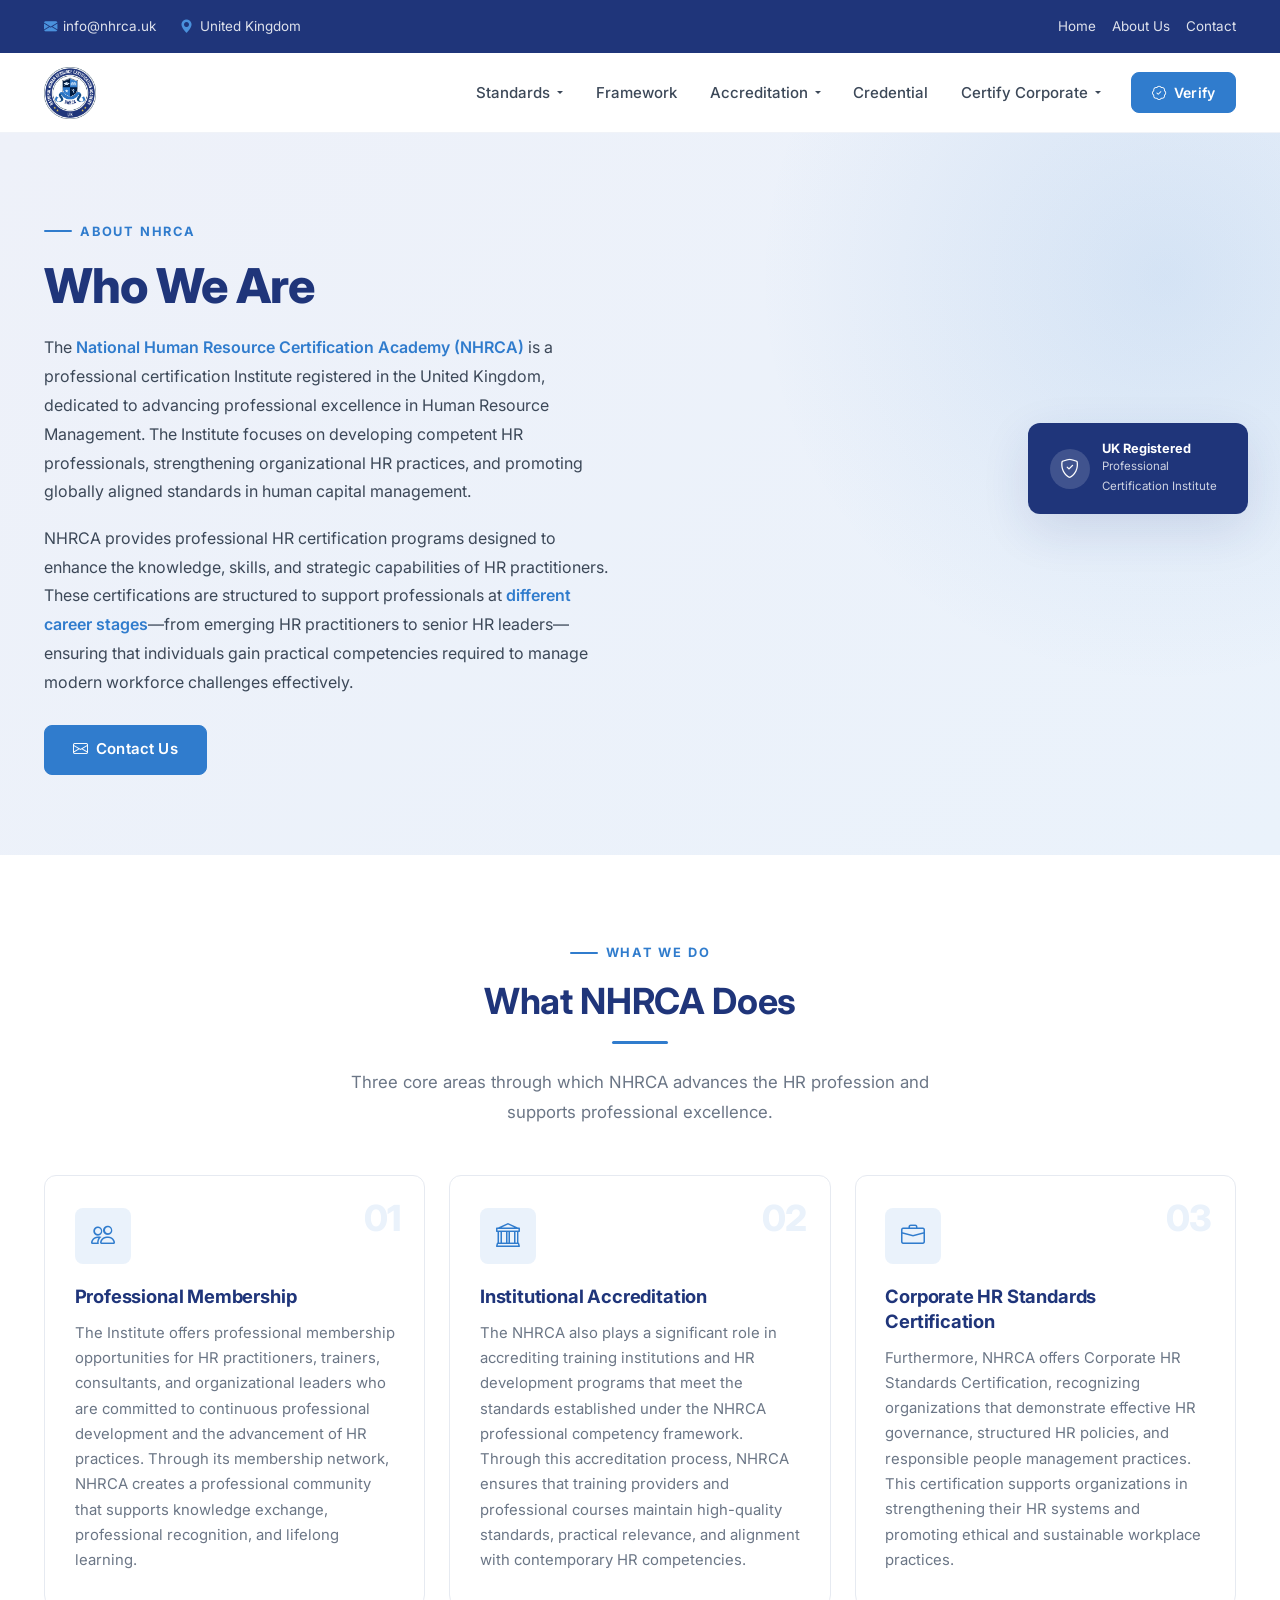
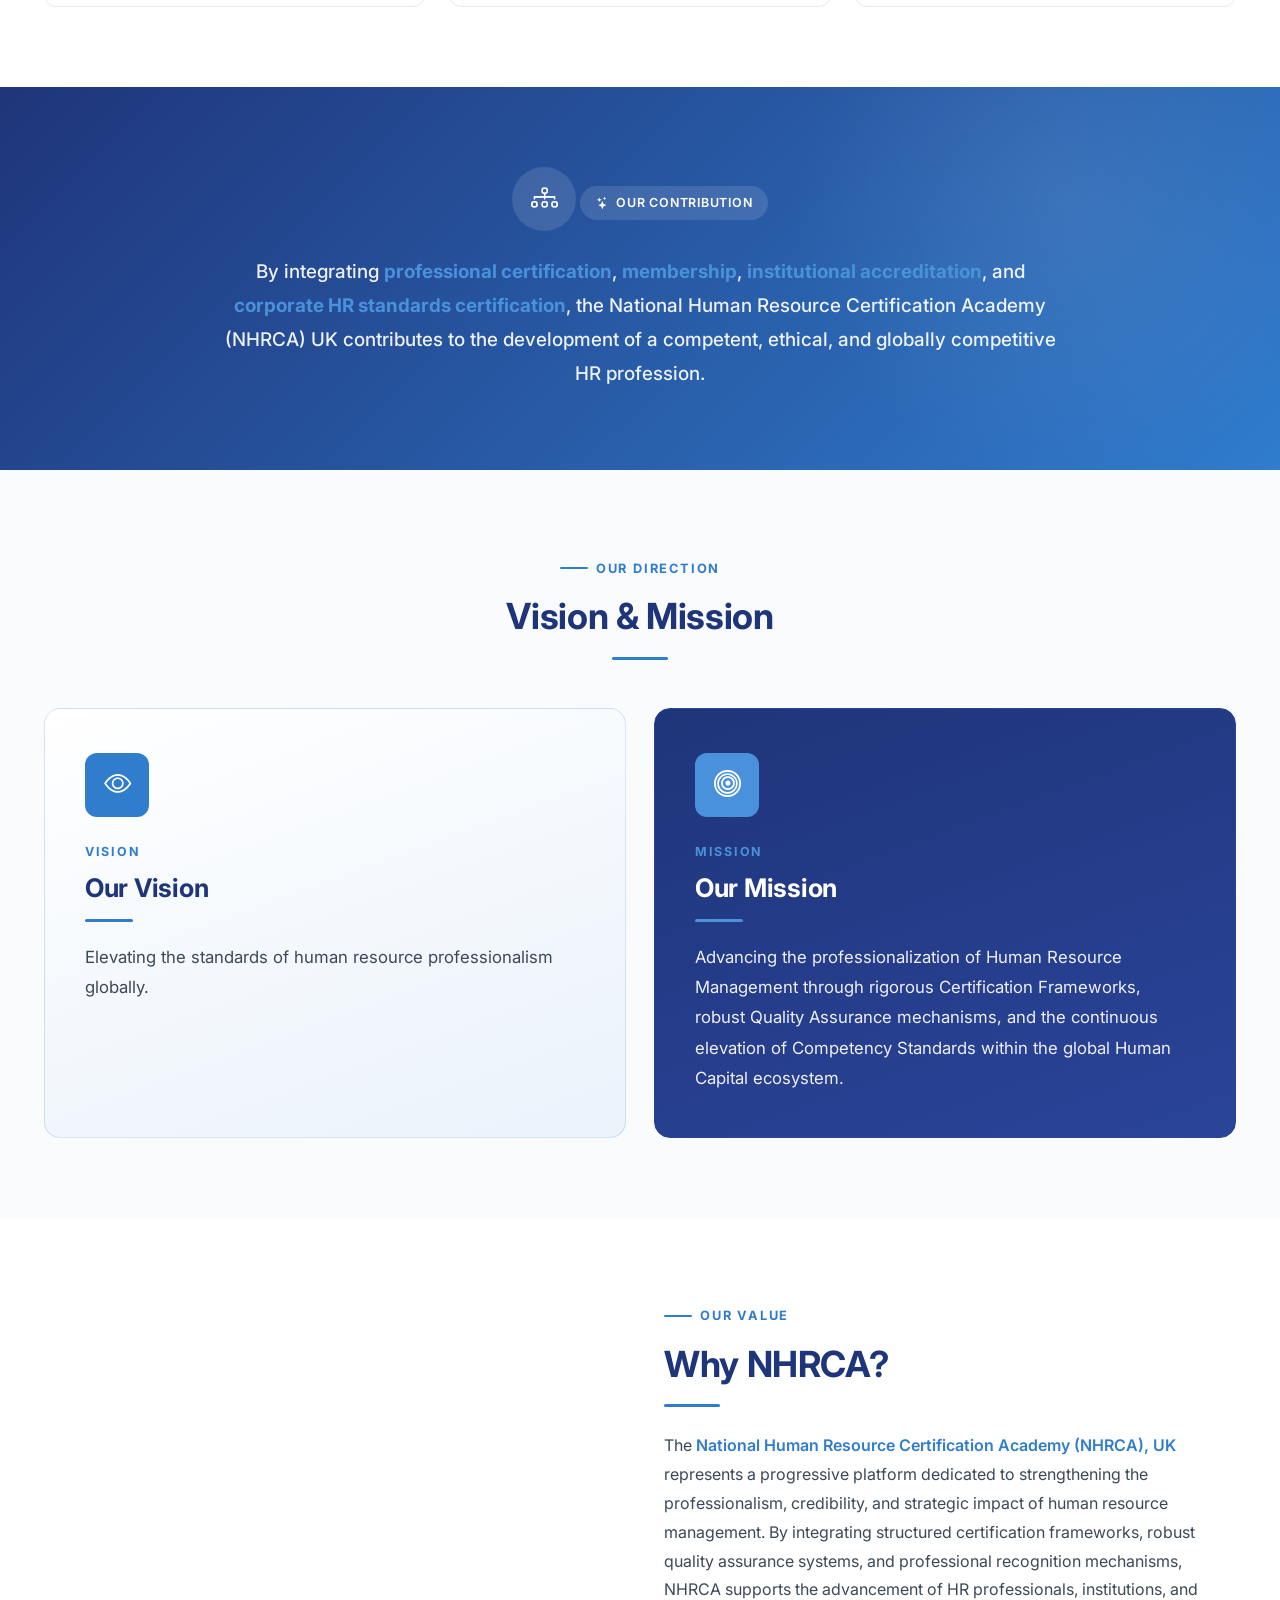
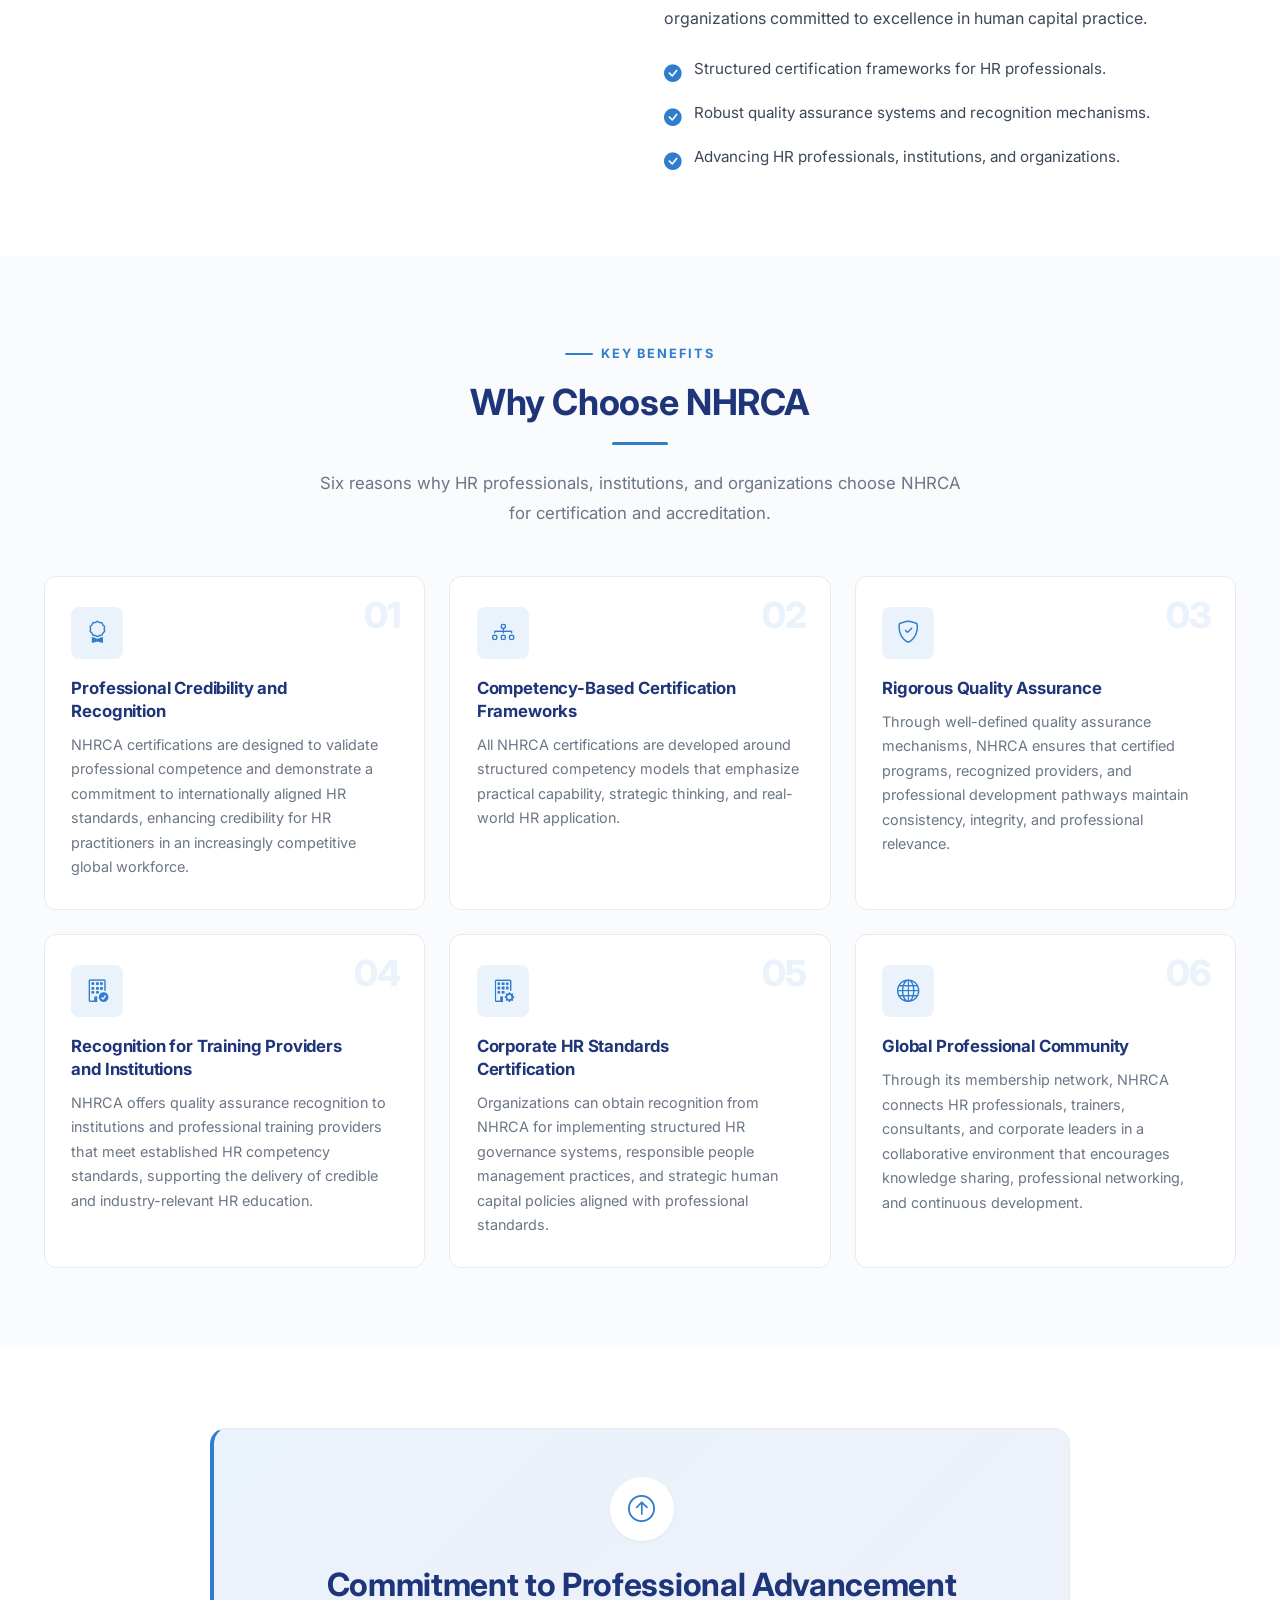
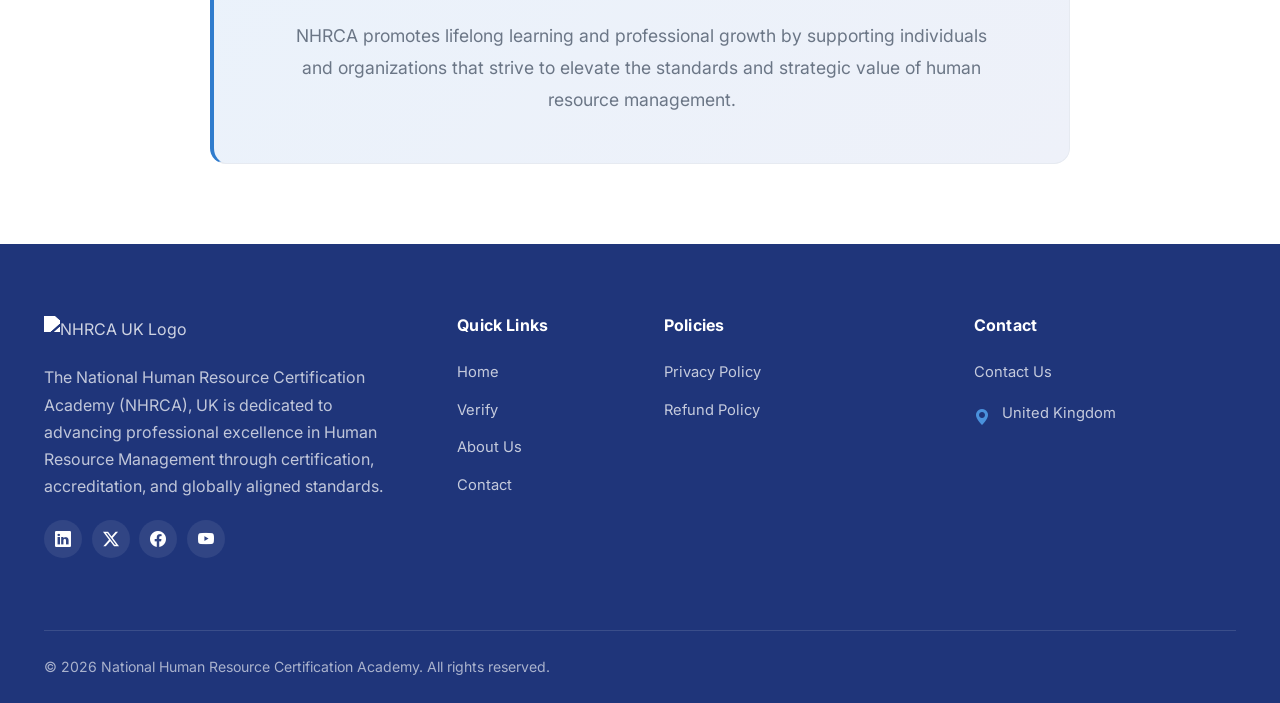
==== commit ee168de7: "header fix" ====
--- a/about.html
+++ b/about.html
@@ -33,9 +33,114 @@
 </head>
 <body>
 
-  <!-- ==========================================
-       ABOUT US PAGE SECTIONS (no header)
-  =========================================== -->
+<header>
+        <!-- Topbar -->
+        <div class="nh-topbar d-none d-lg-block">
+            <div class="container nh-container">
+                <div class="d-flex justify-content-between align-items-center">
+                    <div class="d-flex align-items-center gap-4">
+                        <span class="topbar-item"><i class="bi bi-envelope-fill"></i> info@nhrca.uk</span>
+                        <span class="topbar-item"><i class="bi bi-geo-alt-fill"></i> United Kingdom</span>
+                    </div>
+                    <div class="d-flex align-items-center gap-3">
+                        <span class="topbar-item d-none"><i class="bi bi-shield-check"></i> UK Professional
+                            Certification
+                            Body</span>
+                        <ul class="navbar-nav ms-auto d-flex flex-row">
+                            <li class="nav-item">
+                                <a class="nav-link me-3" href="index.html" aria-current="page">Home</a>
+                            </li>
+                            <li class="nav-item">
+                                <a class="nav-link me-3" href="about.html">About Us</a>
+                            </li>
+                            <li class="nav-item">
+                                <a class="nav-link" href="contact-us.html">Contact</a>
+                            </li>
+                        </ul>
+                    </div>
+                </div>
+            </div>
+        </div>
+
+        <!-- Navbar -->
+        <nav class="navbar navbar-expand-lg nh-navbar sticky-top" id="mainNavbar" aria-label="Main navigation">
+            <div class="container nh-container">
+                <!-- Logo -->
+                <a class="navbar-brand" href="index.html" aria-label="NHRCA Home">
+                    <img src="images/logo.png" alt="" class="nh-navbar-logo" width="180" height="52" />
+                </a>
+
+                <!-- Toggler -->
+                <button class="navbar-toggler" type="button" data-bs-toggle="collapse" data-bs-target="#mainNav"
+                    aria-controls="mainNav" aria-expanded="false" aria-label="Toggle navigation">
+                    <i class="bi bi-list"></i>
+                </button>
+
+                <!-- Navigation -->
+                <div class="collapse navbar-collapse" id="mainNav">
+                    <ul class="navbar-nav ms-auto align-items-lg-center">
+                        <li class="nav-item d-none">
+                            <a class="nav-link  active" href="index.html" aria-current="page">Home</a>
+                        </li>
+                        <li class="nav-item d-none">
+                            <a class="nav-link " href="about.html">About Us</a>
+                        </li>
+                        <li class="nav-item dropdown">
+                            <a class="nav-link dropdown-toggle" href="#" role="button" data-bs-toggle="dropdown"
+                                aria-expanded="false" id="standardsDropdown">
+                                Standards
+                            </a>
+                            <ul class="dropdown-menu" aria-labelledby="standardsDropdown">
+                                <li><a class="dropdown-item" href="nhrca_standard.html"><i
+                                            class="bi bi-award me-2"></i>NHRCA Standard</a></li>
+                                <li><a class="dropdown-item" href="institutional.html"><i
+                                            class="bi bi-building me-2"></i>Institutional Standard</a></li>
+                                <li><a class="dropdown-item" href="course-standard.html"><i
+                                            class="bi bi-journal-text me-2"></i>Course Standard</a></li>
+                            </ul>
+                        </li>
+                        <li class="nav-item">
+                            <a class="nav-link" href="framework.html">Framework</a>
+                        </li>
+                        <li class="nav-item dropdown">
+                            <a class="nav-link dropdown-toggle" href="#" role="button" data-bs-toggle="dropdown"
+                                aria-expanded="false" id="accreditationDropdown">
+                                Accreditation
+                            </a>
+                            <ul class="dropdown-menu" aria-labelledby="accreditationDropdown">
+                                <li><a class="dropdown-item" href="course-accreditation.html"><i
+                                            class="bi bi-mortarboard me-2"></i>Course Accreditation</a></li>
+                                <li><a class="dropdown-item" href="institute-accreditation.html"><i
+                                            class="bi bi-bank me-2"></i>Institute Accreditation</a></li>
+                            </ul>
+                        </li>
+                        <li class="nav-item">
+                            <a class="nav-link" href="credential.html">Credential</a>
+                        </li>
+                        <li class="nav-item dropdown">
+                            <a class="nav-link dropdown-toggle" href="#" role="button" data-bs-toggle="dropdown"
+                                aria-expanded="false" id="corporateDropdown">
+                                Certify Corporate
+                            </a>
+                            <ul class="dropdown-menu" aria-labelledby="corporateDropdown">
+                                <li><a class="dropdown-item" href="certify-corporate.html"><i
+                                            class="bi bi-briefcase me-2"></i>NHRCA Standard </a></li>
+                                <li><a class="dropdown-item" href="#"><i class="bi bi-file-earmark-check me-2"></i>Apply
+                                        for Accreditation</a></li>
+                            </ul>
+                        </li>
+                        <li class="nav-item d-none">
+                            <a class="nav-link" href="contact-us.html">Contact</a>
+                        </li>
+                        <li class="nav-item">
+                            <a class="btn btn-blue btn-verify" href="https://admin.nhrca.uk/"><i
+                                    class="bi bi-patch-check"></i> Verify</a>
+                        </li>
+                    </ul>
+                </div>
+            </div>
+        </nav>
+    </header>
 
   <!-- ===== SECTION 1: ABOUT HERO / WHO WE ARE ===== -->
   <section class="about-hero" id="about-hero">
--- a/css/style.css
+++ b/css/style.css
@@ -2328,529 +2328,699 @@
        ABOUT US PAGE CSS (New Redesign)
     =========================================== */
 
-    html, body { overflow-x: hidden; }
-    .nh-container { --bs-gutter-x: 3rem; }
-    @media (max-width: 575.98px) { .nh-container { --bs-gutter-x: 1.5rem; } }
-
-    .about-hero {
-      position: relative;
-      padding-top: 5rem;
-      padding-bottom: 5rem;
-      background: linear-gradient(135deg, var(--nh-navy-tint) 0%, var(--nh-blue-tint) 100%);
-      overflow: hidden;
-    }
-    .about-hero::before {
-      content: "";
-      position: absolute;
-      top: 0;
-      right: 0;
-      width: 45%;
-      height: 100%;
-      background-image: radial-gradient(circle at 80% 20%, rgba(48, 124, 205, 0.12) 0%, transparent 55%);
-      pointer-events: none;
-    }
-    .about-hero .container { position: relative; z-index: 1; }
-    .about-hero-eyebrow {
-      display: inline-flex;
-      align-items: center;
-      gap: 0.5rem;
-      color: var(--nh-blue);
-      font-size: 0.8rem;
-      font-weight: 700;
-      text-transform: uppercase;
-      letter-spacing: 0.14em;
-      margin-bottom: 1rem;
-    }
-    .about-hero-eyebrow::before {
-      content: "";
-      display: inline-block;
-      width: 28px;
-      height: 2px;
-      background-color: var(--nh-blue);
-      border-radius: 2px;
-    }
-    .about-hero-title {
-      color: var(--nh-navy);
-      font-weight: 800;
-      font-size: clamp(2.2rem, 4.5vw, 3rem);
-      margin-bottom: 1.25rem;
-      letter-spacing: -0.02em;
-      line-height: 1.15;
-    }
-    .about-hero-text p {
-      color: var(--nh-text);
-      font-size: 1rem;
-      line-height: 1.8;
-      margin-bottom: 1.1rem;
-    }
-    .about-hero-text p:last-child { margin-bottom: 1.75rem; }
-    .about-hero-text .text-highlight {
-      color: var(--nh-blue);
-      font-weight: 600;
-    }
-    .about-hero-visual {
-      position: relative;
-    }
-    .about-hero-image {
-      width: 100%;
-      aspect-ratio: 4 / 3.2;
-      object-fit: cover;
-      border-radius: var(--nh-radius-lg);
-      box-shadow: var(--nh-shadow-lg);
-      display: block;
-    }
-    .about-hero-stat-badge {
-      position: absolute;
-      bottom: -1.25rem;
-      right: -0.75rem;
-      background-color: var(--nh-navy);
-      color: var(--nh-white);
-      padding: 1.1rem 1.35rem;
-      border-radius: var(--nh-radius);
-      box-shadow: var(--nh-shadow-lg);
-      display: flex;
-      align-items: center;
-      gap: 0.75rem;
-      max-width: 220px;
-    }
-    .about-hero-stat-icon {
-      flex-shrink: 0;
-      width: 40px;
-      height: 40px;
-      border-radius: 50%;
-      background-color: rgba(255, 255, 255, 0.15);
-      color: var(--nh-white);
-      display: inline-flex;
-      align-items: center;
-      justify-content: center;
-      font-size: 1.2rem;
-    }
-    .about-hero-stat-title {
-      font-size: 0.8rem;
-      font-weight: 700;
-      color: var(--nh-white);
-      margin: 0;
-      line-height: 1.3;
-    }
-    .about-hero-stat-text {
-      font-size: 0.72rem;
-      color: rgba(255, 255, 255, 0.78);
-      margin: 0;
-    }
-
-    /* ==========================================
+html,
+body {
+     overflow-x: hidden;
+}
+
+.nh-container {
+     --bs-gutter-x: 3rem;
+}
+
+@media (max-width: 575.98px) {
+     .nh-container {
+          --bs-gutter-x: 1.5rem;
+     }
+}
+
+.about-hero {
+     position: relative;
+     padding-top: 5rem;
+     padding-bottom: 5rem;
+     background: linear-gradient(135deg, var(--nh-navy-tint) 0%, var(--nh-blue-tint) 100%);
+     overflow: hidden;
+}
+
+.about-hero::before {
+     content: "";
+     position: absolute;
+     top: 0;
+     right: 0;
+     width: 45%;
+     height: 100%;
+     background-image: radial-gradient(circle at 80% 20%, rgba(48, 124, 205, 0.12) 0%, transparent 55%);
+     pointer-events: none;
+}
+
+.about-hero .container {
+     position: relative;
+     z-index: 1;
+}
+
+.about-hero-eyebrow {
+     display: inline-flex;
+     align-items: center;
+     gap: 0.5rem;
+     color: var(--nh-blue);
+     font-size: 0.8rem;
+     font-weight: 700;
+     text-transform: uppercase;
+     letter-spacing: 0.14em;
+     margin-bottom: 1rem;
+}
+
+.about-hero-eyebrow::before {
+     content: "";
+     display: inline-block;
+     width: 28px;
+     height: 2px;
+     background-color: var(--nh-blue);
+     border-radius: 2px;
+}
+
+.about-hero-title {
+     color: var(--nh-navy);
+     font-weight: 800;
+     font-size: clamp(2.2rem, 4.5vw, 3rem);
+     margin-bottom: 1.25rem;
+     letter-spacing: -0.02em;
+     line-height: 1.15;
+}
+
+.about-hero-text p {
+     color: var(--nh-text);
+     font-size: 1rem;
+     line-height: 1.8;
+     margin-bottom: 1.1rem;
+}
+
+.about-hero-text p:last-child {
+     margin-bottom: 1.75rem;
+}
+
+.about-hero-text .text-highlight {
+     color: var(--nh-blue);
+     font-weight: 600;
+}
+
+.about-hero-visual {
+     position: relative;
+}
+
+.about-hero-image {
+     width: 100%;
+     aspect-ratio: 4 / 3.2;
+     object-fit: cover;
+     border-radius: var(--nh-radius-lg);
+     box-shadow: var(--nh-shadow-lg);
+     display: block;
+}
+
+.about-hero-stat-badge {
+     position: absolute;
+     bottom: -1.25rem;
+     right: -0.75rem;
+     background-color: var(--nh-navy);
+     color: var(--nh-white);
+     padding: 1.1rem 1.35rem;
+     border-radius: var(--nh-radius);
+     box-shadow: var(--nh-shadow-lg);
+     display: flex;
+     align-items: center;
+     gap: 0.75rem;
+     max-width: 220px;
+}
+
+.about-hero-stat-icon {
+     flex-shrink: 0;
+     width: 40px;
+     height: 40px;
+     border-radius: 50%;
+     background-color: rgba(255, 255, 255, 0.15);
+     color: var(--nh-white);
+     display: inline-flex;
+     align-items: center;
+     justify-content: center;
+     font-size: 1.2rem;
+}
+
+.about-hero-stat-title {
+     font-size: 0.8rem;
+     font-weight: 700;
+     color: var(--nh-white);
+     margin: 0;
+     line-height: 1.3;
+}
+
+.about-hero-stat-text {
+     font-size: 0.72rem;
+     color: rgba(255, 255, 255, 0.78);
+     margin: 0;
+}
+
+/* ==========================================
        ABOUT - WHAT NHRCA DOES (3 cards)
     =========================================== */
-    .about-does-section { background-color: var(--nh-white); }
-    .about-does-grid {
-      display: grid;
-      grid-template-columns: repeat(3, 1fr);
-      gap: 1.5rem;
-    }
-    .about-does-card {
-      background-color: var(--nh-white);
-      border: 1px solid var(--nh-border);
-      border-radius: var(--nh-radius);
-      padding: 2rem 1.85rem;
-      transition: var(--nh-transition);
-      position: relative;
-      overflow: hidden;
-      height: 100%;
-    }
-    .about-does-card::before {
-      content: "";
-      position: absolute;
-      top: 0;
-      left: 0;
-      width: 100%;
-      height: 4px;
-      background: linear-gradient(90deg, var(--nh-navy) 0%, var(--nh-blue) 100%);
-      transform: scaleX(0);
-      transform-origin: left;
-      transition: var(--nh-transition);
-    }
-    .about-does-card:hover {
-      border-color: var(--nh-blue-soft);
-      box-shadow: var(--nh-shadow-md);
-      transform: translateY(-4px);
-    }
-    .about-does-card:hover::before { transform: scaleX(1); }
-    .about-does-num {
-      position: absolute;
-      top: 1.5rem;
-      right: 1.5rem;
-      font-size: 2.25rem;
-      font-weight: 800;
-      color: var(--nh-blue-tint);
-      line-height: 1;
-      letter-spacing: -0.03em;
-    }
-    .about-does-icon {
-      display: inline-flex;
-      align-items: center;
-      justify-content: center;
-      width: 56px;
-      height: 56px;
-      border-radius: var(--nh-radius-sm);
-      background-color: var(--nh-blue-tint);
-      color: var(--nh-blue);
-      font-size: 1.5rem;
-      margin-bottom: 1.25rem;
-    }
-    .about-does-title {
-      color: var(--nh-navy);
-      font-weight: 700;
-      font-size: 1.15rem;
-      margin-bottom: 0.75rem;
-      padding-right: 2.5rem;
-      line-height: 1.35;
-    }
-    .about-does-text {
-      color: var(--nh-text-muted);
-      font-size: 0.93rem;
-      line-height: 1.7;
-      margin: 0;
-    }
-
-    /* ==========================================
+.about-does-section {
+     background-color: var(--nh-white);
+}
+
+.about-does-grid {
+     display: grid;
+     grid-template-columns: repeat(3, 1fr);
+     gap: 1.5rem;
+}
+
+.about-does-card {
+     background-color: var(--nh-white);
+     border: 1px solid var(--nh-border);
+     border-radius: var(--nh-radius);
+     padding: 2rem 1.85rem;
+     transition: var(--nh-transition);
+     position: relative;
+     overflow: hidden;
+     height: 100%;
+}
+
+.about-does-card::before {
+     content: "";
+     position: absolute;
+     top: 0;
+     left: 0;
+     width: 100%;
+     height: 4px;
+     background: linear-gradient(90deg, var(--nh-navy) 0%, var(--nh-blue) 100%);
+     transform: scaleX(0);
+     transform-origin: left;
+     transition: var(--nh-transition);
+}
+
+.about-does-card:hover {
+     border-color: var(--nh-blue-soft);
+     box-shadow: var(--nh-shadow-md);
+     transform: translateY(-4px);
+}
+
+.about-does-card:hover::before {
+     transform: scaleX(1);
+}
+
+.about-does-num {
+     position: absolute;
+     top: 1.5rem;
+     right: 1.5rem;
+     font-size: 2.25rem;
+     font-weight: 800;
+     color: var(--nh-blue-tint);
+     line-height: 1;
+     letter-spacing: -0.03em;
+}
+
+.about-does-icon {
+     display: inline-flex;
+     align-items: center;
+     justify-content: center;
+     width: 56px;
+     height: 56px;
+     border-radius: var(--nh-radius-sm);
+     background-color: var(--nh-blue-tint);
+     color: var(--nh-blue);
+     font-size: 1.5rem;
+     margin-bottom: 1.25rem;
+}
+
+.about-does-title {
+     color: var(--nh-navy);
+     font-weight: 700;
+     font-size: 1.15rem;
+     margin-bottom: 0.75rem;
+     padding-right: 2.5rem;
+     line-height: 1.35;
+}
+
+.about-does-text {
+     color: var(--nh-text-muted);
+     font-size: 0.93rem;
+     line-height: 1.7;
+     margin: 0;
+}
+
+/* ==========================================
        ABOUT - OVERALL CONTRIBUTION (statement)
     =========================================== */
-    .about-contribution-section {
-      background: linear-gradient(135deg, var(--nh-navy) 0%, var(--nh-blue) 100%);
-      color: var(--nh-white);
-      position: relative;
-      overflow: hidden;
-    }
-    .about-contribution-section::before {
-      content: "";
-      position: absolute;
-      top: 0;
-      right: 0;
-      width: 55%;
-      height: 100%;
-      background-image: radial-gradient(circle at 70% 30%, rgba(255, 255, 255, 0.08) 0%, transparent 50%);
-      pointer-events: none;
-    }
-    .about-contribution-section .container { position: relative; z-index: 1; }
-    .about-contribution-content {
-      max-width: 860px;
-      margin: 0 auto;
-      text-align: center;
-    }
-    .about-contribution-icon {
-      display: inline-flex;
-      align-items: center;
-      justify-content: center;
-      width: 64px;
-      height: 64px;
-      border-radius: 50%;
-      background-color: rgba(255, 255, 255, 0.12);
-      color: var(--nh-white);
-      font-size: 1.7rem;
-      margin-bottom: 1.5rem;
-    }
-    .about-contribution-eyebrow {
-      display: inline-flex;
-      align-items: center;
-      gap: 0.5rem;
-      padding: 0.4rem 0.95rem;
-      background-color: rgba(255, 255, 255, 0.12);
-      color: var(--nh-white);
-      border-radius: 50px;
-      font-size: 0.78rem;
-      font-weight: 600;
-      letter-spacing: 0.06em;
-      text-transform: uppercase;
-      margin-bottom: 1.25rem;
-    }
-    .about-contribution-text {
-      color: rgba(255, 255, 255, 0.92);
-      font-size: 1.18rem;
-      line-height: 1.8;
-      margin: 0;
-      font-weight: 500;
-    }
-    .about-contribution-text .text-highlight {
-      color: var(--nh-blue-soft);
-      font-weight: 700;
-    }
-
-    /* ==========================================
+.about-contribution-section {
+     background: linear-gradient(135deg, var(--nh-navy) 0%, var(--nh-blue) 100%);
+     color: var(--nh-white);
+     position: relative;
+     overflow: hidden;
+}
+
+.about-contribution-section::before {
+     content: "";
+     position: absolute;
+     top: 0;
+     right: 0;
+     width: 55%;
+     height: 100%;
+     background-image: radial-gradient(circle at 70% 30%, rgba(255, 255, 255, 0.08) 0%, transparent 50%);
+     pointer-events: none;
+}
+
+.about-contribution-section .container {
+     position: relative;
+     z-index: 1;
+}
+
+.about-contribution-content {
+     max-width: 860px;
+     margin: 0 auto;
+     text-align: center;
+}
+
+.about-contribution-icon {
+     display: inline-flex;
+     align-items: center;
+     justify-content: center;
+     width: 64px;
+     height: 64px;
+     border-radius: 50%;
+     background-color: rgba(255, 255, 255, 0.12);
+     color: var(--nh-white);
+     font-size: 1.7rem;
+     margin-bottom: 1.5rem;
+}
+
+.about-contribution-eyebrow {
+     display: inline-flex;
+     align-items: center;
+     gap: 0.5rem;
+     padding: 0.4rem 0.95rem;
+     background-color: rgba(255, 255, 255, 0.12);
+     color: var(--nh-white);
+     border-radius: 50px;
+     font-size: 0.78rem;
+     font-weight: 600;
+     letter-spacing: 0.06em;
+     text-transform: uppercase;
+     margin-bottom: 1.25rem;
+}
+
+.about-contribution-text {
+     color: rgba(255, 255, 255, 0.92);
+     font-size: 1.18rem;
+     line-height: 1.8;
+     margin: 0;
+     font-weight: 500;
+}
+
+.about-contribution-text .text-highlight {
+     color: var(--nh-blue-soft);
+     font-weight: 700;
+}
+
+/* ==========================================
        ABOUT - VISION & MISSION
     =========================================== */
-    .about-vm-section { background-color: var(--nh-bg-section); }
-    .about-vm-grid {
-      display: grid;
-      grid-template-columns: repeat(2, 1fr);
-      gap: 1.75rem;
-    }
-    .about-vm-card {
-      border-radius: var(--nh-radius-lg);
-      padding: 2.75rem 2.5rem;
-      height: 100%;
-      position: relative;
-      overflow: hidden;
-      transition: var(--nh-transition);
-    }
-    .about-vm-card:hover {
-      transform: translateY(-4px);
-      box-shadow: var(--nh-shadow-lg);
-    }
-    .about-vm-card-vision {
-      background: linear-gradient(160deg, var(--nh-white) 0%, var(--nh-blue-tint) 100%);
-      border: 1px solid rgba(48, 124, 205, 0.18);
-    }
-    .about-vm-card-mission {
-      background: linear-gradient(160deg, var(--nh-navy) 0%, var(--nh-navy-soft) 100%);
-      border: 1px solid var(--nh-navy-soft);
-      color: var(--nh-white);
-    }
-    .about-vm-card-icon {
-      display: inline-flex;
-      align-items: center;
-      justify-content: center;
-      width: 64px;
-      height: 64px;
-      border-radius: var(--nh-radius);
-      margin-bottom: 1.5rem;
-      font-size: 1.7rem;
-    }
-    .about-vm-card-vision .about-vm-card-icon {
-      background-color: var(--nh-blue);
-      color: var(--nh-white);
-    }
-    .about-vm-card-mission .about-vm-card-icon {
-      background-color: var(--nh-blue-soft);
-      color: var(--nh-white);
-    }
-    .about-vm-card-eyebrow {
-      font-size: 0.78rem;
-      font-weight: 700;
-      letter-spacing: 0.14em;
-      text-transform: uppercase;
-      margin-bottom: 0.6rem;
-    }
-    .about-vm-card-vision .about-vm-card-eyebrow { color: var(--nh-blue); }
-    .about-vm-card-mission .about-vm-card-eyebrow { color: var(--nh-blue-soft); }
-    .about-vm-card-title {
-      color: var(--nh-navy);
-      font-weight: 700;
-      font-size: 1.6rem;
-      margin-bottom: 1rem;
-    }
-    .about-vm-card-mission .about-vm-card-title { color: var(--nh-white); }
-    .about-vm-card-divider {
-      width: 48px;
-      height: 3px;
-      border-radius: 3px;
-      margin-bottom: 1.25rem;
-    }
-    .about-vm-card-vision .about-vm-card-divider { background-color: var(--nh-blue); }
-    .about-vm-card-mission .about-vm-card-divider { background-color: var(--nh-blue-soft); }
-    .about-vm-card-text {
-      color: var(--nh-text);
-      font-size: 1.05rem;
-      line-height: 1.8;
-      margin: 0;
-    }
-    .about-vm-card-mission .about-vm-card-text { color: rgba(255, 255, 255, 0.92); }
-
-    /* ==========================================
+.about-vm-section {
+     background-color: var(--nh-bg-section);
+}
+
+.about-vm-grid {
+     display: grid;
+     grid-template-columns: repeat(2, 1fr);
+     gap: 1.75rem;
+}
+
+.about-vm-card {
+     border-radius: var(--nh-radius-lg);
+     padding: 2.75rem 2.5rem;
+     height: 100%;
+     position: relative;
+     overflow: hidden;
+     transition: var(--nh-transition);
+}
+
+.about-vm-card:hover {
+     transform: translateY(-4px);
+     box-shadow: var(--nh-shadow-lg);
+}
+
+.about-vm-card-vision {
+     background: linear-gradient(160deg, var(--nh-white) 0%, var(--nh-blue-tint) 100%);
+     border: 1px solid rgba(48, 124, 205, 0.18);
+}
+
+.about-vm-card-mission {
+     background: linear-gradient(160deg, var(--nh-navy) 0%, var(--nh-navy-soft) 100%);
+     border: 1px solid var(--nh-navy-soft);
+     color: var(--nh-white);
+}
+
+.about-vm-card-icon {
+     display: inline-flex;
+     align-items: center;
+     justify-content: center;
+     width: 64px;
+     height: 64px;
+     border-radius: var(--nh-radius);
+     margin-bottom: 1.5rem;
+     font-size: 1.7rem;
+}
+
+.about-vm-card-vision .about-vm-card-icon {
+     background-color: var(--nh-blue);
+     color: var(--nh-white);
+}
+
+.about-vm-card-mission .about-vm-card-icon {
+     background-color: var(--nh-blue-soft);
+     color: var(--nh-white);
+}
+
+.about-vm-card-eyebrow {
+     font-size: 0.78rem;
+     font-weight: 700;
+     letter-spacing: 0.14em;
+     text-transform: uppercase;
+     margin-bottom: 0.6rem;
+}
+
+.about-vm-card-vision .about-vm-card-eyebrow {
+     color: var(--nh-blue);
+}
+
+.about-vm-card-mission .about-vm-card-eyebrow {
+     color: var(--nh-blue-soft);
+}
+
+.about-vm-card-title {
+     color: var(--nh-navy);
+     font-weight: 700;
+     font-size: 1.6rem;
+     margin-bottom: 1rem;
+}
+
+.about-vm-card-mission .about-vm-card-title {
+     color: var(--nh-white);
+}
+
+.about-vm-card-divider {
+     width: 48px;
+     height: 3px;
+     border-radius: 3px;
+     margin-bottom: 1.25rem;
+}
+
+.about-vm-card-vision .about-vm-card-divider {
+     background-color: var(--nh-blue);
+}
+
+.about-vm-card-mission .about-vm-card-divider {
+     background-color: var(--nh-blue-soft);
+}
+
+.about-vm-card-text {
+     color: var(--nh-text);
+     font-size: 1.05rem;
+     line-height: 1.8;
+     margin: 0;
+}
+
+.about-vm-card-mission .about-vm-card-text {
+     color: rgba(255, 255, 255, 0.92);
+}
+
+/* ==========================================
        ABOUT - WHY NHRCA (split layout)
     =========================================== */
-    .about-why-section { background-color: var(--nh-white); }
-    .about-why-visual {
-      position: relative;
-    }
-    .about-why-image {
-      width: 100%;
-      aspect-ratio: 4 / 3;
-      object-fit: cover;
-      border-radius: var(--nh-radius-lg);
-      box-shadow: var(--nh-shadow-md);
-      display: block;
-    }
-    .about-why-content .text-highlight {
-      color: var(--nh-blue);
-      font-weight: 600;
-    }
-    .about-why-intro {
-      color: var(--nh-text);
-      font-size: 1rem;
-      line-height: 1.8;
-      margin-bottom: 1.5rem;
-    }
-    .about-why-points {
-      list-style: none;
-      padding: 0;
-      margin: 0;
-      display: flex;
-      flex-direction: column;
-      gap: 0.85rem;
-    }
-    .about-why-points li {
-      display: flex;
-      align-items: flex-start;
-      gap: 0.75rem;
-      color: var(--nh-text);
-      font-size: 0.95rem;
-      line-height: 1.6;
-    }
-    .about-why-points li i {
-      color: var(--nh-blue);
-      font-size: 1.1rem;
-      margin-top: 0.15rem;
-      flex-shrink: 0;
-    }
-
-    /* ==========================================
+.about-why-section {
+     background-color: var(--nh-white);
+}
+
+.about-why-visual {
+     position: relative;
+}
+
+.about-why-image {
+     width: 100%;
+     aspect-ratio: 4 / 3;
+     object-fit: cover;
+     border-radius: var(--nh-radius-lg);
+     box-shadow: var(--nh-shadow-md);
+     display: block;
+}
+
+.about-why-content .text-highlight {
+     color: var(--nh-blue);
+     font-weight: 600;
+}
+
+.about-why-intro {
+     color: var(--nh-text);
+     font-size: 1rem;
+     line-height: 1.8;
+     margin-bottom: 1.5rem;
+}
+
+.about-why-points {
+     list-style: none;
+     padding: 0;
+     margin: 0;
+     display: flex;
+     flex-direction: column;
+     gap: 0.85rem;
+}
+
+.about-why-points li {
+     display: flex;
+     align-items: flex-start;
+     gap: 0.75rem;
+     color: var(--nh-text);
+     font-size: 0.95rem;
+     line-height: 1.6;
+}
+
+.about-why-points li i {
+     color: var(--nh-blue);
+     font-size: 1.1rem;
+     margin-top: 0.15rem;
+     flex-shrink: 0;
+}
+
+/* ==========================================
        ABOUT - WHY CHOOSE NHRCA (6 features)
     =========================================== */
-    .about-features-section { background-color: var(--nh-bg-section); }
-    .about-features-grid {
-      display: grid;
-      grid-template-columns: repeat(3, 1fr);
-      gap: 1.5rem;
-    }
-    .about-feature-card {
-      background-color: var(--nh-white);
-      border: 1px solid var(--nh-border);
-      border-radius: var(--nh-radius);
-      padding: 1.85rem 1.65rem;
-      transition: var(--nh-transition);
-      position: relative;
-      overflow: hidden;
-      height: 100%;
-    }
-    .about-feature-card::before {
-      content: "";
-      position: absolute;
-      top: 0;
-      left: 0;
-      width: 100%;
-      height: 3px;
-      background-color: var(--nh-blue);
-      transform: scaleX(0);
-      transform-origin: left;
-      transition: var(--nh-transition);
-    }
-    .about-feature-card:hover {
-      border-color: var(--nh-blue-soft);
-      box-shadow: var(--nh-shadow-md);
-      transform: translateY(-4px);
-    }
-    .about-feature-card:hover::before { transform: scaleX(1); }
-    .about-feature-num {
-      position: absolute;
-      top: 1.25rem;
-      right: 1.5rem;
-      font-size: 2.25rem;
-      font-weight: 800;
-      color: var(--nh-blue-tint);
-      line-height: 1;
-      letter-spacing: -0.03em;
-    }
-    .about-feature-icon {
-      display: inline-flex;
-      align-items: center;
-      justify-content: center;
-      width: 52px;
-      height: 52px;
-      border-radius: var(--nh-radius-sm);
-      background-color: var(--nh-blue-tint);
-      color: var(--nh-blue);
-      font-size: 1.4rem;
-      margin-bottom: 1.15rem;
-    }
-    .about-feature-title {
-      color: var(--nh-navy);
-      font-weight: 700;
-      font-size: 1.05rem;
-      margin-bottom: 0.65rem;
-      padding-right: 2.5rem;
-      line-height: 1.35;
-    }
-    .about-feature-text {
-      color: var(--nh-text-muted);
-      font-size: 0.9rem;
-      line-height: 1.7;
-      margin: 0;
-    }
-
-    /* ==========================================
+.about-features-section {
+     background-color: var(--nh-bg-section);
+}
+
+.about-features-grid {
+     display: grid;
+     grid-template-columns: repeat(3, 1fr);
+     gap: 1.5rem;
+}
+
+.about-feature-card {
+     background-color: var(--nh-white);
+     border: 1px solid var(--nh-border);
+     border-radius: var(--nh-radius);
+     padding: 1.85rem 1.65rem;
+     transition: var(--nh-transition);
+     position: relative;
+     overflow: hidden;
+     height: 100%;
+}
+
+.about-feature-card::before {
+     content: "";
+     position: absolute;
+     top: 0;
+     left: 0;
+     width: 100%;
+     height: 3px;
+     background-color: var(--nh-blue);
+     transform: scaleX(0);
+     transform-origin: left;
+     transition: var(--nh-transition);
+}
+
+.about-feature-card:hover {
+     border-color: var(--nh-blue-soft);
+     box-shadow: var(--nh-shadow-md);
+     transform: translateY(-4px);
+}
+
+.about-feature-card:hover::before {
+     transform: scaleX(1);
+}
+
+.about-feature-num {
+     position: absolute;
+     top: 1.25rem;
+     right: 1.5rem;
+     font-size: 2.25rem;
+     font-weight: 800;
+     color: var(--nh-blue-tint);
+     line-height: 1;
+     letter-spacing: -0.03em;
+}
+
+.about-feature-icon {
+     display: inline-flex;
+     align-items: center;
+     justify-content: center;
+     width: 52px;
+     height: 52px;
+     border-radius: var(--nh-radius-sm);
+     background-color: var(--nh-blue-tint);
+     color: var(--nh-blue);
+     font-size: 1.4rem;
+     margin-bottom: 1.15rem;
+}
+
+.about-feature-title {
+     color: var(--nh-navy);
+     font-weight: 700;
+     font-size: 1.05rem;
+     margin-bottom: 0.65rem;
+     padding-right: 2.5rem;
+     line-height: 1.35;
+}
+
+.about-feature-text {
+     color: var(--nh-text-muted);
+     font-size: 0.9rem;
+     line-height: 1.7;
+     margin: 0;
+}
+
+/* ==========================================
        ABOUT - COMMITMENT
     =========================================== */
-    .about-commitment-section {
-      background-color: var(--nh-white);
-    }
-    .about-commitment-card {
-      background: linear-gradient(135deg, var(--nh-blue-tint) 0%, var(--nh-navy-tint) 100%);
-      border: 1px solid var(--nh-border);
-      border-left: 4px solid var(--nh-blue);
-      border-radius: var(--nh-radius-lg);
-      padding: 3rem 2.5rem;
-      text-align: center;
-      max-width: 860px;
-      margin: 0 auto;
-    }
-    .about-commitment-icon {
-      display: inline-flex;
-      align-items: center;
-      justify-content: center;
-      width: 64px;
-      height: 64px;
-      border-radius: 50%;
-      background-color: var(--nh-white);
-      color: var(--nh-blue);
-      font-size: 1.7rem;
-      margin-bottom: 1.5rem;
-      box-shadow: var(--nh-shadow-sm);
-    }
-    .about-commitment-title {
-      color: var(--nh-navy);
-      font-weight: 700;
-      font-size: clamp(1.6rem, 2.5vw, 2rem);
-      margin-bottom: 1rem;
-    }
-    .about-commitment-text {
-      color: var(--nh-text-muted);
-      font-size: 1.1rem;
-      line-height: 1.8;
-      max-width: 720px;
-      margin: 0 auto;
-    }
-
-    /* ==========================================
+.about-commitment-section {
+     background-color: var(--nh-white);
+}
+
+.about-commitment-card {
+     background: linear-gradient(135deg, var(--nh-blue-tint) 0%, var(--nh-navy-tint) 100%);
+     border: 1px solid var(--nh-border);
+     border-left: 4px solid var(--nh-blue);
+     border-radius: var(--nh-radius-lg);
+     padding: 3rem 2.5rem;
+     text-align: center;
+     max-width: 860px;
+     margin: 0 auto;
+}
+
+.about-commitment-icon {
+     display: inline-flex;
+     align-items: center;
+     justify-content: center;
+     width: 64px;
+     height: 64px;
+     border-radius: 50%;
+     background-color: var(--nh-white);
+     color: var(--nh-blue);
+     font-size: 1.7rem;
+     margin-bottom: 1.5rem;
+     box-shadow: var(--nh-shadow-sm);
+}
+
+.about-commitment-title {
+     color: var(--nh-navy);
+     font-weight: 700;
+     font-size: clamp(1.6rem, 2.5vw, 2rem);
+     margin-bottom: 1rem;
+}
+
+.about-commitment-text {
+     color: var(--nh-text-muted);
+     font-size: 1.1rem;
+     line-height: 1.8;
+     max-width: 720px;
+     margin: 0 auto;
+}
+
+/* ==========================================
        ABOUT - RESPONSIVE
     =========================================== */
-    @media (max-width: 991.98px) {
-      .about-hero { padding-top: 4rem; padding-bottom: 4rem; }
-      .about-hero-visual { margin-top: 2.5rem; }
-      .about-does-grid { grid-template-columns: repeat(2, 1fr); }
-      .about-features-grid { grid-template-columns: repeat(2, 1fr); }
-      .about-why-visual { margin-bottom: 2.5rem; }
-    }
-    @media (max-width: 767.98px) {
-      .about-hero { padding-top: 3rem; padding-bottom: 3rem; }
-      .about-hero-title { font-size: 2rem; }
-      .about-hero-stat-badge { display: none; }
-      .about-does-grid { grid-template-columns: 1fr; }
-      .about-vm-grid { grid-template-columns: 1fr; }
-      .about-vm-card { padding: 2rem 1.75rem; }
-      .about-features-grid { grid-template-columns: 1fr; }
-      .about-does-card,
-      .about-feature-card { padding: 1.5rem; }
-      .about-commitment-card { padding: 2rem 1.5rem; }
-      .about-contribution-text { font-size: 1.05rem; }
-    }
-    @media (max-width: 389.98px) {
-      .about-hero-title { font-size: 1.75rem; }
-      .about-does-num,
-      .about-feature-num { font-size: 1.9rem; }
-      .about-does-title,
-      .about-feature-title { font-size: 1rem; padding-right: 2rem; }
-      .about-vm-card-title { font-size: 1.4rem; }
-    }
+@media (max-width: 991.98px) {
+     .about-hero {
+          padding-top: 4rem;
+          padding-bottom: 4rem;
+     }
+
+     .about-hero-visual {
+          margin-top: 2.5rem;
+     }
+
+     .about-does-grid {
+          grid-template-columns: repeat(2, 1fr);
+     }
+
+     .about-features-grid {
+          grid-template-columns: repeat(2, 1fr);
+     }
+
+     .about-why-visual {
+          margin-bottom: 2.5rem;
+     }
+}
+
+@media (max-width: 767.98px) {
+     .about-hero {
+          padding-top: 3rem;
+          padding-bottom: 3rem;
+     }
+
+     .about-hero-title {
+          font-size: 2rem;
+     }
+
+     .about-hero-stat-badge {
+          display: none;
+     }
+
+     .about-does-grid {
+          grid-template-columns: 1fr;
+     }
+
+     .about-vm-grid {
+          grid-template-columns: 1fr;
+     }
+
+     .about-vm-card {
+          padding: 2rem 1.75rem;
+     }
+
+     .about-features-grid {
+          grid-template-columns: 1fr;
+     }
+
+     .about-does-card,
+     .about-feature-card {
+          padding: 1.5rem;
+     }
+
+     .about-commitment-card {
+          padding: 2rem 1.5rem;
+     }
+
+     .about-contribution-text {
+          font-size: 1.05rem;
+     }
+}
+
+@media (max-width: 389.98px) {
+     .about-hero-title {
+          font-size: 1.75rem;
+     }
+
+     .about-does-num,
+     .about-feature-num {
+          font-size: 1.9rem;
+     }
+
+     .about-does-title,
+     .about-feature-title {
+          font-size: 1rem;
+          padding-right: 2rem;
+     }
+
+     .about-vm-card-title {
+          font-size: 1.4rem;
+     }
+}
 
 /* ==========================================
        NHRCA STANDARD PAGE - HERO SECTION
@@ -6115,607 +6285,1363 @@
        CREDENTIAL PAGE CSS (New Redesign)
     =========================================== */
 
-    /* Safety: prevent horizontal overflow */
-    html, body { overflow-x: hidden; }
-    .nh-container { --bs-gutter-x: 3rem; }
-    @media (max-width: 575.98px) { .nh-container { --bs-gutter-x: 1.5rem; } }
-
-    /* ==========================================
+/* Safety: prevent horizontal overflow */
+html,
+body {
+     overflow-x: hidden;
+}
+
+.nh-container {
+     --bs-gutter-x: 3rem;
+}
+
+@media (max-width: 575.98px) {
+     .nh-container {
+          --bs-gutter-x: 1.5rem;
+     }
+}
+
+/* ==========================================
        CREDENTIAL PAGE - HERO
     =========================================== */
-    .credential-page-hero {
-      position: relative;
-      padding-top: 4rem;
-      padding-bottom: 2.5rem;
-      background-color: var(--nh-navy);
-      color: var(--nh-white);
-      overflow: hidden;
-    }
-    .credential-page-hero::before {
-      content: "";
-      position: absolute;
-      top: 0;
-      right: 0;
-      width: 50%;
-      height: 100%;
-      background-image: radial-gradient(circle at 75% 30%, rgba(48, 124, 205, 0.18) 0%, transparent 55%);
-      pointer-events: none;
-    }
-    .credential-page-hero::after {
-      content: "";
-      position: absolute;
-      bottom: 0;
-      left: 0;
-      width: 100%;
-      height: 4px;
-      background: linear-gradient(90deg, var(--nh-blue) 0%, var(--nh-blue-soft) 100%);
-    }
-    .credential-page-hero .container { position: relative; z-index: 1; }
-    .credential-page-hero-eyebrow {
-      display: inline-flex;
-      align-items: center;
-      gap: 0.5rem;
-      padding: 0.4rem 0.95rem;
-      background-color: rgba(48, 124, 205, 0.25);
-      color: var(--nh-blue-soft);
-      border: 1px solid rgba(48, 124, 205, 0.4);
-      border-radius: 50px;
-      font-size: 0.78rem;
-      font-weight: 600;
-      letter-spacing: 0.06em;
-      text-transform: uppercase;
-      margin-bottom: 1.25rem;
-    }
-    .credential-page-hero-title {
-      color: var(--nh-white);
-      font-weight: 800;
-      font-size: clamp(2rem, 4.2vw, 2.85rem);
-      margin-bottom: 0.5rem;
-      letter-spacing: -0.02em;
-      line-height: 1.15;
-    }
-    .credential-page-hero-subtitle {
-      color: rgba(255, 255, 255, 0.78);
-      font-size: 1.05rem;
-      line-height: 1.6;
-      max-width: 620px;
-      margin: 0 0 2rem;
-      font-weight: 400;
-    }
-
-    /* ==========================================
+.credential-page-hero {
+     position: relative;
+     padding-top: 4rem;
+     padding-bottom: 2.5rem;
+     background-color: var(--nh-navy);
+     color: var(--nh-white);
+     overflow: hidden;
+}
+
+.credential-page-hero::before {
+     content: "";
+     position: absolute;
+     top: 0;
+     right: 0;
+     width: 50%;
+     height: 100%;
+     background-image: radial-gradient(circle at 75% 30%, rgba(48, 124, 205, 0.18) 0%, transparent 55%);
+     pointer-events: none;
+}
+
+.credential-page-hero::after {
+     content: "";
+     position: absolute;
+     bottom: 0;
+     left: 0;
+     width: 100%;
+     height: 4px;
+     background: linear-gradient(90deg, var(--nh-blue) 0%, var(--nh-blue-soft) 100%);
+}
+
+.credential-page-hero .container {
+     position: relative;
+     z-index: 1;
+}
+
+.credential-page-hero-eyebrow {
+     display: inline-flex;
+     align-items: center;
+     gap: 0.5rem;
+     padding: 0.4rem 0.95rem;
+     background-color: rgba(48, 124, 205, 0.25);
+     color: var(--nh-blue-soft);
+     border: 1px solid rgba(48, 124, 205, 0.4);
+     border-radius: 50px;
+     font-size: 0.78rem;
+     font-weight: 600;
+     letter-spacing: 0.06em;
+     text-transform: uppercase;
+     margin-bottom: 1.25rem;
+}
+
+.credential-page-hero-title {
+     color: var(--nh-white);
+     font-weight: 800;
+     font-size: clamp(2rem, 4.2vw, 2.85rem);
+     margin-bottom: 0.5rem;
+     letter-spacing: -0.02em;
+     line-height: 1.15;
+}
+
+.credential-page-hero-subtitle {
+     color: rgba(255, 255, 255, 0.78);
+     font-size: 1.05rem;
+     line-height: 1.6;
+     max-width: 620px;
+     margin: 0 0 2rem;
+     font-weight: 400;
+}
+
+/* ==========================================
        CREDENTIAL PAGE - MAIN NAV (Level-1 tabs)
     =========================================== */
-    .credential-page-main-nav {
-      display: flex;
-      flex-wrap: wrap;
-      gap: 0.6rem;
-      justify-content: center;
-      list-style: none;
-      padding: 0;
-      margin: 0;
-    }
-    .credential-page-main-nav .nav-link {
-      background-color: rgba(255, 255, 255, 0.08);
-      border: 1.5px solid rgba(255, 255, 255, 0.15);
-      color: var(--nh-white);
-      padding: 0.8rem 1.75rem;
-      border-radius: 50px;
-      font-size: 0.95rem;
-      font-weight: 700;
-      letter-spacing: 0.02em;
-      text-decoration: none;
-      transition: var(--nh-transition);
-      display: inline-flex;
-      align-items: center;
-      gap: 0.5rem;
-      white-space: nowrap;
-    }
-    .credential-page-main-nav .nav-link:hover {
-      border-color: var(--nh-blue-soft);
-      color: var(--nh-white);
-      background-color: rgba(48, 124, 205, 0.2);
-    }
-    .credential-page-main-nav .nav-link.active {
-      background-color: var(--nh-blue);
-      border-color: var(--nh-blue);
-      color: var(--nh-white);
-      box-shadow: var(--nh-shadow-md);
-    }
-    .credential-page-main-nav .nav-link .credential-page-nav-badge {
-      font-size: 0.7rem;
-      font-weight: 600;
-      opacity: 0.75;
-      letter-spacing: 0.04em;
-      text-transform: uppercase;
-    }
-    .credential-page-main-content {
-      background-color: var(--nh-white);
-    }
-
-    /* ==========================================
+.credential-page-main-nav {
+     display: flex;
+     flex-wrap: wrap;
+     gap: 0.6rem;
+     justify-content: center;
+     list-style: none;
+     padding: 0;
+     margin: 0;
+}
+
+.credential-page-main-nav .nav-link {
+     background-color: rgba(255, 255, 255, 0.08);
+     border: 1.5px solid rgba(255, 255, 255, 0.15);
+     color: var(--nh-white);
+     padding: 0.8rem 1.75rem;
+     border-radius: 50px;
+     font-size: 0.95rem;
+     font-weight: 700;
+     letter-spacing: 0.02em;
+     text-decoration: none;
+     transition: var(--nh-transition);
+     display: inline-flex;
+     align-items: center;
+     gap: 0.5rem;
+     white-space: nowrap;
+}
+
+.credential-page-main-nav .nav-link:hover {
+     border-color: var(--nh-blue-soft);
+     color: var(--nh-white);
+     background-color: rgba(48, 124, 205, 0.2);
+}
+
+.credential-page-main-nav .nav-link.active {
+     background-color: var(--nh-blue);
+     border-color: var(--nh-blue);
+     color: var(--nh-white);
+     box-shadow: var(--nh-shadow-md);
+}
+
+.credential-page-main-nav .nav-link .credential-page-nav-badge {
+     font-size: 0.7rem;
+     font-weight: 600;
+     opacity: 0.75;
+     letter-spacing: 0.04em;
+     text-transform: uppercase;
+}
+
+.credential-page-main-content {
+     background-color: var(--nh-white);
+}
+
+/* ==========================================
        CREDENTIAL PAGE - BANNER (per credential)
     =========================================== */
-    .credential-page-banner {
-      background-color: var(--nh-bg-section);
-      padding-top: 3rem;
-      padding-bottom: 3rem;
-    }
-    .credential-page-banner-row {
-      display: grid;
-      grid-template-columns: 1fr 280px;
-      gap: 2.5rem;
-      align-items: center;
-    }
-    .credential-page-banner-main {
-      background: linear-gradient(135deg, var(--nh-navy) 0%, var(--nh-navy-soft) 100%);
-      border-radius: var(--nh-radius-lg);
-      padding: 2.5rem;
-      color: var(--nh-white);
-      position: relative;
-      overflow: hidden;
-    }
-    .credential-page-banner-main::before {
-      content: "";
-      position: absolute;
-      top: -60px;
-      right: -60px;
-      width: 240px;
-      height: 240px;
-      background-color: rgba(48, 124, 205, 0.15);
-      border-radius: 50%;
-      pointer-events: none;
-    }
-    .credential-page-banner-eyebrow {
-      display: inline-flex;
-      align-items: center;
-      gap: 0.5rem;
-      padding: 0.35rem 0.85rem;
-      background-color: rgba(48, 124, 205, 0.25);
-      color: var(--nh-blue-soft);
-      border-radius: 50px;
-      font-size: 0.74rem;
-      font-weight: 700;
-      letter-spacing: 0.1em;
-      text-transform: uppercase;
-      margin-bottom: 1rem;
-      position: relative;
-      z-index: 1;
-    }
-    .credential-page-banner-title {
-      color: var(--nh-white);
-      font-weight: 800;
-      font-size: clamp(1.4rem, 2.2vw, 1.85rem);
-      margin-bottom: 1rem;
-      line-height: 1.25;
-      position: relative;
-      z-index: 1;
-    }
-    .credential-page-banner-desc {
-      color: rgba(255, 255, 255, 0.82);
-      font-size: 0.95rem;
-      line-height: 1.7;
-      margin-bottom: 1.5rem;
-      position: relative;
-      z-index: 1;
-    }
-    .credential-page-banner-image-wrap {
-      display: flex;
-      flex-direction: column;
-      align-items: center;
-      gap: 1.25rem;
-    }
-    .credential-page-banner-image {
-      width: 100%;
-      max-width: 220px;
-      aspect-ratio: 1 / 1;
-      object-fit: contain;
-      border-radius: var(--nh-radius-lg);
-      background-color: var(--nh-white);
-      padding: 1rem;
-      box-shadow: var(--nh-shadow-lg);
-    }
-    .credential-page-banner-apply {
-      display: inline-flex;
-      align-items: center;
-      justify-content: center;
-      gap: 0.5rem;
-      width: 100%;
-      padding: 0.85rem 1.5rem;
-      background-color: var(--nh-blue);
-      color: var(--nh-white);
-      border-radius: var(--nh-radius-sm);
-      font-weight: 700;
-      font-size: 0.95rem;
-      text-decoration: none;
-      transition: var(--nh-transition);
-    }
-    .credential-page-banner-apply:hover {
-      background-color: var(--nh-blue-dark);
-      color: var(--nh-white);
-      transform: translateY(-2px);
-      box-shadow: var(--nh-shadow-blue);
-    }
-
-    /* ==========================================
+.credential-page-banner {
+     background-color: var(--nh-bg-section);
+     padding-top: 3rem;
+     padding-bottom: 3rem;
+}
+
+.credential-page-banner-row {
+     display: grid;
+     grid-template-columns: 1fr 280px;
+     gap: 2.5rem;
+     align-items: center;
+}
+
+.credential-page-banner-main {
+     background: linear-gradient(135deg, var(--nh-navy) 0%, var(--nh-navy-soft) 100%);
+     border-radius: var(--nh-radius-lg);
+     padding: 2.5rem;
+     color: var(--nh-white);
+     position: relative;
+     overflow: hidden;
+}
+
+.credential-page-banner-main::before {
+     content: "";
+     position: absolute;
+     top: -60px;
+     right: -60px;
+     width: 240px;
+     height: 240px;
+     background-color: rgba(48, 124, 205, 0.15);
+     border-radius: 50%;
+     pointer-events: none;
+}
+
+.credential-page-banner-eyebrow {
+     display: inline-flex;
+     align-items: center;
+     gap: 0.5rem;
+     padding: 0.35rem 0.85rem;
+     background-color: rgba(48, 124, 205, 0.25);
+     color: var(--nh-blue-soft);
+     border-radius: 50px;
+     font-size: 0.74rem;
+     font-weight: 700;
+     letter-spacing: 0.1em;
+     text-transform: uppercase;
+     margin-bottom: 1rem;
+     position: relative;
+     z-index: 1;
+}
+
+.credential-page-banner-title {
+     color: var(--nh-white);
+     font-weight: 800;
+     font-size: clamp(1.4rem, 2.2vw, 1.85rem);
+     margin-bottom: 1rem;
+     line-height: 1.25;
+     position: relative;
+     z-index: 1;
+}
+
+.credential-page-banner-desc {
+     color: rgba(255, 255, 255, 0.82);
+     font-size: 0.95rem;
+     line-height: 1.7;
+     margin-bottom: 1.5rem;
+     position: relative;
+     z-index: 1;
+}
+
+.credential-page-banner-image-wrap {
+     display: flex;
+     flex-direction: column;
+     align-items: center;
+     gap: 1.25rem;
+}
+
+.credential-page-banner-image {
+     width: 100%;
+     max-width: 220px;
+     aspect-ratio: 1 / 1;
+     object-fit: contain;
+     border-radius: var(--nh-radius-lg);
+     background-color: var(--nh-white);
+     padding: 1rem;
+     box-shadow: var(--nh-shadow-lg);
+}
+
+.credential-page-banner-apply {
+     display: inline-flex;
+     align-items: center;
+     justify-content: center;
+     gap: 0.5rem;
+     width: 100%;
+     padding: 0.85rem 1.5rem;
+     background-color: var(--nh-blue);
+     color: var(--nh-white);
+     border-radius: var(--nh-radius-sm);
+     font-weight: 700;
+     font-size: 0.95rem;
+     text-decoration: none;
+     transition: var(--nh-transition);
+}
+
+.credential-page-banner-apply:hover {
+     background-color: var(--nh-blue-dark);
+     color: var(--nh-white);
+     transform: translateY(-2px);
+     box-shadow: var(--nh-shadow-blue);
+}
+
+/* ==========================================
        CREDENTIAL PAGE - DETAILS LAYOUT
        (sidebar secondary nav + content panel)
     =========================================== */
-    .credential-page-details-section {
-      background-color: var(--nh-white);
-      padding-top: 2.5rem;
-      padding-bottom: 4rem;
-    }
-    .credential-page-layout {
-      display: grid;
-      grid-template-columns: 250px 1fr;
-      gap: 2.5rem;
-      align-items: start;
-    }
-    /* Sidebar secondary nav (Level-2 tabs) */
-    .credential-page-sidebar {
-      position: sticky;
-      top: 1.5rem;
-    }
-    .credential-page-sidebar-card {
-      background-color: var(--nh-white);
-      border: 1px solid var(--nh-border);
-      border-radius: var(--nh-radius);
-      padding: 1.25rem;
-      box-shadow: var(--nh-shadow-sm);
-    }
-    .credential-page-sidebar-title {
-      color: var(--nh-navy);
-      font-weight: 700;
-      font-size: 0.9rem;
-      margin-bottom: 1rem;
-      padding-bottom: 0.75rem;
-      border-bottom: 2px solid var(--nh-blue-tint);
-      display: flex;
-      align-items: center;
-      gap: 0.5rem;
-    }
-    .credential-page-sidebar-title i { color: var(--nh-blue); }
-    .credential-page-secondary-nav {
-      display: flex;
-      flex-direction: column;
-      gap: 0.3rem;
-      list-style: none;
-      padding: 0;
-      margin: 0;
-    }
-    .credential-page-secondary-nav .nav-link {
-      display: flex;
-      align-items: center;
-      gap: 0.65rem;
-      padding: 0.7rem 0.9rem;
-      border-radius: var(--nh-radius-sm);
-      color: var(--nh-text);
-      font-size: 0.9rem;
-      font-weight: 600;
-      text-decoration: none;
-      transition: var(--nh-transition);
-      border: 1px solid transparent;
-      border-left: 3px solid transparent;
-    }
-    .credential-page-secondary-nav .nav-link i {
-      color: var(--nh-text-light);
-      font-size: 0.95rem;
-      width: 18px;
-    }
-    .credential-page-secondary-nav .nav-link:hover {
-      background-color: var(--nh-blue-tint);
-      color: var(--nh-navy);
-      border-left-color: var(--nh-blue);
-    }
-    .credential-page-secondary-nav .nav-link:hover i { color: var(--nh-blue); }
-    .credential-page-secondary-nav .nav-link.active {
-      background-color: var(--nh-blue-tint);
-      color: var(--nh-navy);
-      border-left-color: var(--nh-blue);
-      font-weight: 700;
-    }
-    .credential-page-secondary-nav .nav-link.active i { color: var(--nh-blue); }
-
-    /* Content panel */
-    .credential-page-content {
-      background-color: var(--nh-white);
-      border: 1px solid var(--nh-border);
-      border-radius: var(--nh-radius);
-      padding: 2.25rem;
-      box-shadow: var(--nh-shadow-sm);
-      min-width: 0;
-    }
-    .credential-page-content .tab-pane { padding: 0; }
-    .credential-page-panel-heading {
-      color: var(--nh-navy);
-      font-weight: 700;
-      font-size: 1.4rem;
-      margin-bottom: 1rem;
-      display: flex;
-      align-items: center;
-      gap: 0.65rem;
-    }
-    .credential-page-panel-heading i { color: var(--nh-blue); font-size: 1.5rem; }
-    .credential-page-panel-divider {
-      width: 56px;
-      height: 3px;
-      background-color: var(--nh-blue);
-      border-radius: 3px;
-      margin-bottom: 1.5rem;
-    }
-    .credential-page-panel-text {
-      color: var(--nh-text);
-      font-size: 1rem;
-      line-height: 1.8;
-      margin-bottom: 1.25rem;
-    }
-    .credential-page-panel-text:last-child { margin-bottom: 0; }
-    .credential-page-panel-text strong { color: var(--nh-navy); font-weight: 700; }
-
-    /* Objective "aims to" cards */
-    .credential-page-aim-subheading {
-      color: var(--nh-blue);
-      font-weight: 700;
-      font-size: 1.05rem;
-      margin-bottom: 1.5rem;
-    }
-    .credential-page-aim-grid {
-      display: grid;
-      grid-template-columns: repeat(2, 1fr);
-      gap: 1rem;
-    }
-    .credential-page-aim-card {
-      display: flex;
-      align-items: flex-start;
-      gap: 0.75rem;
-      padding: 1.1rem 1.25rem;
-      background-color: var(--nh-bg-section);
-      border: 1px solid var(--nh-border);
-      border-left: 3px solid var(--nh-blue);
-      border-radius: var(--nh-radius-sm);
-    }
-    .credential-page-aim-num {
-      display: inline-flex;
-      align-items: center;
-      justify-content: center;
-      width: 32px;
-      height: 32px;
-      border-radius: 50%;
-      background-color: var(--nh-blue-tint);
-      color: var(--nh-blue);
-      font-size: 0.9rem;
-      font-weight: 800;
-      flex-shrink: 0;
-    }
-    .credential-page-aim-text {
-      color: var(--nh-text);
-      font-size: 0.92rem;
-      line-height: 1.6;
-      margin: 0;
-    }
-
-    /* ==========================================
+.credential-page-details-section {
+     background-color: var(--nh-white);
+     padding-top: 2.5rem;
+     padding-bottom: 4rem;
+}
+
+.credential-page-layout {
+     display: grid;
+     grid-template-columns: 250px 1fr;
+     gap: 2.5rem;
+     align-items: start;
+}
+
+/* Sidebar secondary nav (Level-2 tabs) */
+.credential-page-sidebar {
+     position: sticky;
+     top: 1.5rem;
+}
+
+.credential-page-sidebar-card {
+     background-color: var(--nh-white);
+     border: 1px solid var(--nh-border);
+     border-radius: var(--nh-radius);
+     padding: 1.25rem;
+     box-shadow: var(--nh-shadow-sm);
+}
+
+.credential-page-sidebar-title {
+     color: var(--nh-navy);
+     font-weight: 700;
+     font-size: 0.9rem;
+     margin-bottom: 1rem;
+     padding-bottom: 0.75rem;
+     border-bottom: 2px solid var(--nh-blue-tint);
+     display: flex;
+     align-items: center;
+     gap: 0.5rem;
+}
+
+.credential-page-sidebar-title i {
+     color: var(--nh-blue);
+}
+
+.credential-page-secondary-nav {
+     display: flex;
+     flex-direction: column;
+     gap: 0.3rem;
+     list-style: none;
+     padding: 0;
+     margin: 0;
+}
+
+.credential-page-secondary-nav .nav-link {
+     display: flex;
+     align-items: center;
+     gap: 0.65rem;
+     padding: 0.7rem 0.9rem;
+     border-radius: var(--nh-radius-sm);
+     color: var(--nh-text);
+     font-size: 0.9rem;
+     font-weight: 600;
+     text-decoration: none;
+     transition: var(--nh-transition);
+     border: 1px solid transparent;
+     border-left: 3px solid transparent;
+}
+
+.credential-page-secondary-nav .nav-link i {
+     color: var(--nh-text-light);
+     font-size: 0.95rem;
+     width: 18px;
+}
+
+.credential-page-secondary-nav .nav-link:hover {
+     background-color: var(--nh-blue-tint);
+     color: var(--nh-navy);
+     border-left-color: var(--nh-blue);
+}
+
+.credential-page-secondary-nav .nav-link:hover i {
+     color: var(--nh-blue);
+}
+
+.credential-page-secondary-nav .nav-link.active {
+     background-color: var(--nh-blue-tint);
+     color: var(--nh-navy);
+     border-left-color: var(--nh-blue);
+     font-weight: 700;
+}
+
+.credential-page-secondary-nav .nav-link.active i {
+     color: var(--nh-blue);
+}
+
+/* Content panel */
+.credential-page-content {
+     background-color: var(--nh-white);
+     border: 1px solid var(--nh-border);
+     border-radius: var(--nh-radius);
+     padding: 2.25rem;
+     box-shadow: var(--nh-shadow-sm);
+     min-width: 0;
+}
+
+.credential-page-content .tab-pane {
+     padding: 0;
+}
+
+.credential-page-panel-heading {
+     color: var(--nh-navy);
+     font-weight: 700;
+     font-size: 1.4rem;
+     margin-bottom: 1rem;
+     display: flex;
+     align-items: center;
+     gap: 0.65rem;
+}
+
+.credential-page-panel-heading i {
+     color: var(--nh-blue);
+     font-size: 1.5rem;
+}
+
+.credential-page-panel-divider {
+     width: 56px;
+     height: 3px;
+     background-color: var(--nh-blue);
+     border-radius: 3px;
+     margin-bottom: 1.5rem;
+}
+
+.credential-page-panel-text {
+     color: var(--nh-text);
+     font-size: 1rem;
+     line-height: 1.8;
+     margin-bottom: 1.25rem;
+}
+
+.credential-page-panel-text:last-child {
+     margin-bottom: 0;
+}
+
+.credential-page-panel-text strong {
+     color: var(--nh-navy);
+     font-weight: 700;
+}
+
+/* Objective "aims to" cards */
+.credential-page-aim-subheading {
+     color: var(--nh-blue);
+     font-weight: 700;
+     font-size: 1.05rem;
+     margin-bottom: 1.5rem;
+}
+
+.credential-page-aim-grid {
+     display: grid;
+     grid-template-columns: repeat(2, 1fr);
+     gap: 1rem;
+}
+
+.credential-page-aim-card {
+     display: flex;
+     align-items: flex-start;
+     gap: 0.75rem;
+     padding: 1.1rem 1.25rem;
+     background-color: var(--nh-bg-section);
+     border: 1px solid var(--nh-border);
+     border-left: 3px solid var(--nh-blue);
+     border-radius: var(--nh-radius-sm);
+}
+
+.credential-page-aim-num {
+     display: inline-flex;
+     align-items: center;
+     justify-content: center;
+     width: 32px;
+     height: 32px;
+     border-radius: 50%;
+     background-color: var(--nh-blue-tint);
+     color: var(--nh-blue);
+     font-size: 0.9rem;
+     font-weight: 800;
+     flex-shrink: 0;
+}
+
+.credential-page-aim-text {
+     color: var(--nh-text);
+     font-size: 0.92rem;
+     line-height: 1.6;
+     margin: 0;
+}
+
+/* ==========================================
        CREDENTIAL PAGE - NESTED TABS
        (Benefits, Eligibility, Assessment — all Bootstrap 5)
     =========================================== */
-    .credential-page-nested-section {
-      margin-top: 1.5rem;
-    }
-    .credential-page-nested-nav {
-      display: flex;
-      flex-wrap: wrap;
-      gap: 0.5rem;
-      margin-bottom: 1.5rem;
-      padding-bottom: 1rem;
-      border-bottom: 1px solid var(--nh-border-soft);
-      list-style: none;
-      padding-left: 0;
-    }
-    .credential-page-nested-nav .nav-link {
-      background-color: var(--nh-white);
-      border: 1.5px solid var(--nh-border);
-      color: var(--nh-text);
-      padding: 0.55rem 1.1rem;
-      border-radius: 50px;
-      font-size: 0.86rem;
-      font-weight: 600;
-      text-decoration: none;
-      transition: var(--nh-transition);
-      display: inline-flex;
-      align-items: center;
-      gap: 0.4rem;
-      white-space: nowrap;
-    }
-    .credential-page-nested-nav .nav-link:hover {
-      border-color: var(--nh-blue-soft);
-      color: var(--nh-navy);
-    }
-    .credential-page-nested-nav .nav-link.active {
-      background-color: var(--nh-navy);
-      border-color: var(--nh-navy);
-      color: var(--nh-white);
-    }
-    .credential-page-weight-badge {
-      display: inline-flex;
-      align-items: center;
-      padding: 0.15rem 0.5rem;
-      background-color: var(--nh-blue-tint);
-      color: var(--nh-blue);
-      border-radius: 50px;
-      font-size: 0.72rem;
-      font-weight: 700;
-      margin-left: 0.25rem;
-    }
-    .credential-page-nested-nav .nav-link.active .credential-page-weight-badge {
-      background-color: var(--nh-blue-soft);
-      color: var(--nh-white);
-    }
-    .credential-page-nested-content {
-      padding: 1.5rem;
-      background-color: var(--nh-bg-section);
-      border: 1px solid var(--nh-border-soft);
-      border-radius: var(--nh-radius-sm);
-      min-height: 100px;
-    }
-    .credential-page-nested-title {
-      color: var(--nh-navy);
-      font-weight: 700;
-      font-size: 1.1rem;
-      margin-bottom: 0.6rem;
-    }
-    .credential-page-nested-text {
-      color: var(--nh-text-muted);
-      font-size: 0.95rem;
-      line-height: 1.75;
-      margin: 0 0 0.75rem;
-    }
-    .credential-page-nested-text:last-child { margin-bottom: 0; }
-    .credential-page-nested-text strong { color: var(--nh-navy); font-weight: 700; }
-
-    /* Target audience cards */
-    .credential-page-audience-grid {
-      display: grid;
-      grid-template-columns: repeat(3, 1fr);
-      gap: 1rem;
-    }
-    .credential-page-audience-card {
-      background-color: var(--nh-white);
-      border: 1px solid var(--nh-border);
-      border-left: 3px solid var(--nh-blue);
-      border-radius: var(--nh-radius-sm);
-      padding: 1.25rem 1.35rem;
-      transition: var(--nh-transition);
-    }
-    .credential-page-audience-card:hover {
-      border-color: var(--nh-blue-soft);
-      box-shadow: var(--nh-shadow-sm);
-      transform: translateY(-2px);
-    }
-    .credential-page-audience-num {
-      display: inline-flex;
-      align-items: center;
-      justify-content: center;
-      width: 28px;
-      height: 28px;
-      border-radius: 50%;
-      background-color: var(--nh-navy);
-      color: var(--nh-white);
-      font-size: 0.78rem;
-      font-weight: 700;
-      margin-bottom: 0.6rem;
-    }
-    .credential-page-audience-text {
-      color: var(--nh-text);
-      font-size: 0.9rem;
-      line-height: 1.6;
-      margin: 0;
-    }
-
-    /* ==========================================
+.credential-page-nested-section {
+     margin-top: 1.5rem;
+}
+
+.credential-page-nested-nav {
+     display: flex;
+     flex-wrap: wrap;
+     gap: 0.5rem;
+     margin-bottom: 1.5rem;
+     padding-bottom: 1rem;
+     border-bottom: 1px solid var(--nh-border-soft);
+     list-style: none;
+     padding-left: 0;
+}
+
+.credential-page-nested-nav .nav-link {
+     background-color: var(--nh-white);
+     border: 1.5px solid var(--nh-border);
+     color: var(--nh-text);
+     padding: 0.55rem 1.1rem;
+     border-radius: 50px;
+     font-size: 0.86rem;
+     font-weight: 600;
+     text-decoration: none;
+     transition: var(--nh-transition);
+     display: inline-flex;
+     align-items: center;
+     gap: 0.4rem;
+     white-space: nowrap;
+}
+
+.credential-page-nested-nav .nav-link:hover {
+     border-color: var(--nh-blue-soft);
+     color: var(--nh-navy);
+}
+
+.credential-page-nested-nav .nav-link.active {
+     background-color: var(--nh-navy);
+     border-color: var(--nh-navy);
+     color: var(--nh-white);
+}
+
+.credential-page-weight-badge {
+     display: inline-flex;
+     align-items: center;
+     padding: 0.15rem 0.5rem;
+     background-color: var(--nh-blue-tint);
+     color: var(--nh-blue);
+     border-radius: 50px;
+     font-size: 0.72rem;
+     font-weight: 700;
+     margin-left: 0.25rem;
+}
+
+.credential-page-nested-nav .nav-link.active .credential-page-weight-badge {
+     background-color: var(--nh-blue-soft);
+     color: var(--nh-white);
+}
+
+.credential-page-nested-content {
+     padding: 1.5rem;
+     background-color: var(--nh-bg-section);
+     border: 1px solid var(--nh-border-soft);
+     border-radius: var(--nh-radius-sm);
+     min-height: 100px;
+}
+
+.credential-page-nested-title {
+     color: var(--nh-navy);
+     font-weight: 700;
+     font-size: 1.1rem;
+     margin-bottom: 0.6rem;
+}
+
+.credential-page-nested-text {
+     color: var(--nh-text-muted);
+     font-size: 0.95rem;
+     line-height: 1.75;
+     margin: 0 0 0.75rem;
+}
+
+.credential-page-nested-text:last-child {
+     margin-bottom: 0;
+}
+
+.credential-page-nested-text strong {
+     color: var(--nh-navy);
+     font-weight: 700;
+}
+
+/* Target audience cards */
+.credential-page-audience-grid {
+     display: grid;
+     grid-template-columns: repeat(3, 1fr);
+     gap: 1rem;
+}
+
+.credential-page-audience-card {
+     background-color: var(--nh-white);
+     border: 1px solid var(--nh-border);
+     border-left: 3px solid var(--nh-blue);
+     border-radius: var(--nh-radius-sm);
+     padding: 1.25rem 1.35rem;
+     transition: var(--nh-transition);
+}
+
+.credential-page-audience-card:hover {
+     border-color: var(--nh-blue-soft);
+     box-shadow: var(--nh-shadow-sm);
+     transform: translateY(-2px);
+}
+
+.credential-page-audience-num {
+     display: inline-flex;
+     align-items: center;
+     justify-content: center;
+     width: 28px;
+     height: 28px;
+     border-radius: 50%;
+     background-color: var(--nh-navy);
+     color: var(--nh-white);
+     font-size: 0.78rem;
+     font-weight: 700;
+     margin-bottom: 0.6rem;
+}
+
+.credential-page-audience-text {
+     color: var(--nh-text);
+     font-size: 0.9rem;
+     line-height: 1.6;
+     margin: 0;
+}
+
+/* ==========================================
        CREDENTIAL PAGE - APPLY CTA
     =========================================== */
-    .credential-page-apply-cta {
-      background: linear-gradient(135deg, var(--nh-navy) 0%, var(--nh-blue) 100%);
-      color: var(--nh-white);
-      position: relative;
-      overflow: hidden;
-    }
-    .credential-page-apply-cta::before {
-      content: "";
-      position: absolute;
-      top: 0;
-      right: 0;
-      width: 55%;
-      height: 100%;
-      background-image: radial-gradient(circle at 70% 30%, rgba(255, 255, 255, 0.08) 0%, transparent 50%);
-      pointer-events: none;
-    }
-    .credential-page-apply-cta .container { position: relative; z-index: 1; }
-    .credential-page-apply-content {
-      text-align: center;
-      max-width: 700px;
-      margin: 0 auto;
-    }
-    .credential-page-apply-eyebrow {
-      display: inline-flex;
-      align-items: center;
-      gap: 0.5rem;
-      padding: 0.4rem 0.95rem;
-      background-color: rgba(255, 255, 255, 0.12);
-      color: var(--nh-white);
-      border-radius: 50px;
-      font-size: 0.78rem;
-      font-weight: 600;
-      letter-spacing: 0.06em;
-      text-transform: uppercase;
-      margin-bottom: 1.25rem;
-    }
-    .credential-page-apply-title {
-      color: var(--nh-white);
-      font-weight: 700;
-      font-size: clamp(1.75rem, 3vw, 2.25rem);
-      margin-bottom: 1rem;
-    }
-    .credential-page-apply-text {
-      color: rgba(255, 255, 255, 0.88);
-      font-size: 1.1rem;
-      line-height: 1.7;
-      margin-bottom: 2rem;
-    }
-    .credential-page-apply-buttons {
-      display: flex;
-      flex-wrap: wrap;
-      gap: 1rem;
-      justify-content: center;
-    }
-    .credential-page-apply-buttons .btn { min-width: 220px; justify-content: center; }
-
-    /* ==========================================
+.credential-page-apply-cta {
+     background: linear-gradient(135deg, var(--nh-navy) 0%, var(--nh-blue) 100%);
+     color: var(--nh-white);
+     position: relative;
+     overflow: hidden;
+}
+
+.credential-page-apply-cta::before {
+     content: "";
+     position: absolute;
+     top: 0;
+     right: 0;
+     width: 55%;
+     height: 100%;
+     background-image: radial-gradient(circle at 70% 30%, rgba(255, 255, 255, 0.08) 0%, transparent 50%);
+     pointer-events: none;
+}
+
+.credential-page-apply-cta .container {
+     position: relative;
+     z-index: 1;
+}
+
+.credential-page-apply-content {
+     text-align: center;
+     max-width: 700px;
+     margin: 0 auto;
+}
+
+.credential-page-apply-eyebrow {
+     display: inline-flex;
+     align-items: center;
+     gap: 0.5rem;
+     padding: 0.4rem 0.95rem;
+     background-color: rgba(255, 255, 255, 0.12);
+     color: var(--nh-white);
+     border-radius: 50px;
+     font-size: 0.78rem;
+     font-weight: 600;
+     letter-spacing: 0.06em;
+     text-transform: uppercase;
+     margin-bottom: 1.25rem;
+}
+
+.credential-page-apply-title {
+     color: var(--nh-white);
+     font-weight: 700;
+     font-size: clamp(1.75rem, 3vw, 2.25rem);
+     margin-bottom: 1rem;
+}
+
+.credential-page-apply-text {
+     color: rgba(255, 255, 255, 0.88);
+     font-size: 1.1rem;
+     line-height: 1.7;
+     margin-bottom: 2rem;
+}
+
+.credential-page-apply-buttons {
+     display: flex;
+     flex-wrap: wrap;
+     gap: 1rem;
+     justify-content: center;
+}
+
+.credential-page-apply-buttons .btn {
+     min-width: 220px;
+     justify-content: center;
+}
+
+/* ==========================================
        CREDENTIAL PAGE - RESPONSIVE
     =========================================== */
-    @media (max-width: 991.98px) {
-      .credential-page-hero { padding-top: 3rem; padding-bottom: 2rem; }
-      .credential-page-banner-row { grid-template-columns: 1fr; }
-      .credential-page-banner-image-wrap { flex-direction: row; justify-content: center; }
-      .credential-page-banner-image { max-width: 180px; }
-      .credential-page-layout { grid-template-columns: 1fr; }
-      .credential-page-sidebar { position: static; }
-      .credential-page-secondary-nav {
-        flex-direction: row;
-        flex-wrap: nowrap;
-        overflow-x: auto;
-        -webkit-overflow-scrolling: touch;
-        padding-bottom: 0.5rem;
-        gap: 0.4rem;
-      }
-      .credential-page-secondary-nav .nav-link {
-        white-space: nowrap;
-        flex-shrink: 0;
-        border-left: none;
-        border: 1.5px solid var(--nh-border);
-      }
-      .credential-page-secondary-nav .nav-link.active { border-color: var(--nh-navy); }
-      .credential-page-aim-grid { grid-template-columns: 1fr; }
-      .credential-page-audience-grid { grid-template-columns: 1fr; }
-    }
-    @media (max-width: 767.98px) {
-      .credential-page-hero { padding-top: 2.5rem; padding-bottom: 2rem; }
-      .credential-page-hero-subtitle { font-size: 1rem; }
-      .credential-page-main-nav { flex-wrap: nowrap; overflow-x: auto; -webkit-overflow-scrolling: touch; justify-content: flex-start; padding-bottom: 0.5rem; }
-      .credential-page-main-nav .nav-link { flex-shrink: 0; padding: 0.65rem 1.25rem; font-size: 0.85rem; }
-      .credential-page-banner-main { padding: 1.75rem 1.5rem; }
-      .credential-page-banner-image-wrap { flex-direction: column; }
-      .credential-page-banner-image { max-width: 160px; }
-      .credential-page-content { padding: 1.5rem; }
-      .credential-page-nested-nav { flex-wrap: nowrap; overflow-x: auto; -webkit-overflow-scrolling: touch; padding-bottom: 0.5rem; }
-      .credential-page-nested-nav .nav-link { flex-shrink: 0; }
-      .credential-page-nested-content { padding: 1.25rem; }
-      .credential-page-apply-buttons .btn { width: 100%; min-width: auto; }
-    }
-    @media (max-width: 389.98px) {
-      .credential-page-hero-title { font-size: 1.7rem; }
-      .credential-page-main-nav .nav-link { padding: 0.55rem 1rem; font-size: 0.8rem; }
-      .credential-page-banner-title { font-size: 1.2rem; }
-      .credential-page-panel-heading { font-size: 1.2rem; }
-    }
+@media (max-width: 991.98px) {
+     .credential-page-hero {
+          padding-top: 3rem;
+          padding-bottom: 2rem;
+     }
+
+     .credential-page-banner-row {
+          grid-template-columns: 1fr;
+     }
+
+     .credential-page-banner-image-wrap {
+          flex-direction: row;
+          justify-content: center;
+     }
+
+     .credential-page-banner-image {
+          max-width: 180px;
+     }
+
+     .credential-page-layout {
+          grid-template-columns: 1fr;
+     }
+
+     .credential-page-sidebar {
+          position: static;
+     }
+
+     .credential-page-secondary-nav {
+          flex-direction: row;
+          flex-wrap: nowrap;
+          overflow-x: auto;
+          -webkit-overflow-scrolling: touch;
+          padding-bottom: 0.5rem;
+          gap: 0.4rem;
+     }
+
+     .credential-page-secondary-nav .nav-link {
+          white-space: nowrap;
+          flex-shrink: 0;
+          border-left: none;
+          border: 1.5px solid var(--nh-border);
+     }
+
+     .credential-page-secondary-nav .nav-link.active {
+          border-color: var(--nh-navy);
+     }
+
+     .credential-page-aim-grid {
+          grid-template-columns: 1fr;
+     }
+
+     .credential-page-audience-grid {
+          grid-template-columns: 1fr;
+     }
+}
+
+@media (max-width: 767.98px) {
+     .credential-page-hero {
+          padding-top: 2.5rem;
+          padding-bottom: 2rem;
+     }
+
+     .credential-page-hero-subtitle {
+          font-size: 1rem;
+     }
+
+     .credential-page-main-nav {
+          flex-wrap: nowrap;
+          overflow-x: auto;
+          -webkit-overflow-scrolling: touch;
+          justify-content: flex-start;
+          padding-bottom: 0.5rem;
+     }
+
+     .credential-page-main-nav .nav-link {
+          flex-shrink: 0;
+          padding: 0.65rem 1.25rem;
+          font-size: 0.85rem;
+     }
+
+     .credential-page-banner-main {
+          padding: 1.75rem 1.5rem;
+     }
+
+     .credential-page-banner-image-wrap {
+          flex-direction: column;
+     }
+
+     .credential-page-banner-image {
+          max-width: 160px;
+     }
+
+     .credential-page-content {
+          padding: 1.5rem;
+     }
+
+     .credential-page-nested-nav {
+          flex-wrap: nowrap;
+          overflow-x: auto;
+          -webkit-overflow-scrolling: touch;
+          padding-bottom: 0.5rem;
+     }
+
+     .credential-page-nested-nav .nav-link {
+          flex-shrink: 0;
+     }
+
+     .credential-page-nested-content {
+          padding: 1.25rem;
+     }
+
+     .credential-page-apply-buttons .btn {
+          width: 100%;
+          min-width: auto;
+     }
+}
+
+@media (max-width: 389.98px) {
+     .credential-page-hero-title {
+          font-size: 1.7rem;
+     }
+
+     .credential-page-main-nav .nav-link {
+          padding: 0.55rem 1rem;
+          font-size: 0.8rem;
+     }
+
+     .credential-page-banner-title {
+          font-size: 1.2rem;
+     }
+
+     .credential-page-panel-heading {
+          font-size: 1.2rem;
+     }
+}
+
+
+
+
+
+/* Safety: prevent horizontal overflow */
+html,
+body {
+     overflow-x: hidden;
+}
+
+.nh-container {
+     --bs-gutter-x: 3rem;
+}
+
+@media (max-width: 575.98px) {
+     .nh-container {
+          --bs-gutter-x: 1.5rem;
+     }
+}
+
+/* ==========================================
+       CONTACT - HERO
+    =========================================== */
+.contact-hero {
+     position: relative;
+     padding-top: 5rem;
+     padding-bottom: 5rem;
+     background: linear-gradient(135deg, var(--nh-navy-tint) 0%, var(--nh-blue-tint) 100%);
+     overflow: hidden;
+}
+
+.contact-hero::before {
+     content: "";
+     position: absolute;
+     top: 0;
+     right: 0;
+     width: 45%;
+     height: 100%;
+     background-image: radial-gradient(circle at 80% 20%, rgba(48, 124, 205, 0.12) 0%, transparent 55%);
+     pointer-events: none;
+}
+
+.contact-hero .container {
+     position: relative;
+     z-index: 1;
+}
+
+.contact-hero-breadcrumb {
+     margin-bottom: 1.25rem;
+}
+
+.contact-hero-breadcrumb .breadcrumb {
+     margin: 0;
+     padding: 0;
+     background: transparent;
+     font-size: 0.88rem;
+}
+
+.contact-hero-breadcrumb .breadcrumb-item a {
+     color: var(--nh-text-muted);
+     text-decoration: none;
+     transition: var(--nh-transition);
+}
+
+.contact-hero-breadcrumb .breadcrumb-item a:hover {
+     color: var(--nh-blue);
+}
+
+.contact-hero-breadcrumb .breadcrumb-item.active {
+     color: var(--nh-navy);
+     font-weight: 600;
+}
+
+.contact-hero-breadcrumb .breadcrumb-item+.breadcrumb-item::before {
+     content: "/";
+     color: var(--nh-text-light);
+     padding: 0 0.5rem;
+}
+
+.contact-hero-eyebrow {
+     display: inline-flex;
+     align-items: center;
+     gap: 0.5rem;
+     color: var(--nh-blue);
+     font-size: 0.8rem;
+     font-weight: 700;
+     text-transform: uppercase;
+     letter-spacing: 0.14em;
+     margin-bottom: 1rem;
+}
+
+.contact-hero-eyebrow::before {
+     content: "";
+     display: inline-block;
+     width: 28px;
+     height: 2px;
+     background-color: var(--nh-blue);
+     border-radius: 2px;
+}
+
+.contact-hero-title {
+     color: var(--nh-navy);
+     font-weight: 800;
+     font-size: clamp(2rem, 4vw, 2.85rem);
+     margin-bottom: 1.25rem;
+     letter-spacing: -0.02em;
+     line-height: 1.2;
+}
+
+.contact-hero-text {
+     color: var(--nh-text-muted);
+     font-size: 1.1rem;
+     line-height: 1.75;
+     max-width: 560px;
+     margin-bottom: 0;
+}
+
+.contact-hero-visual {
+     position: relative;
+}
+
+.contact-hero-image {
+     width: 100%;
+     aspect-ratio: 4 / 3.2;
+     object-fit: cover;
+     border-radius: var(--nh-radius-lg);
+     box-shadow: var(--nh-shadow-lg);
+     display: block;
+}
+
+.contact-hero-stat-badge {
+     position: absolute;
+     bottom: -1.25rem;
+     right: -0.75rem;
+     background-color: var(--nh-navy);
+     color: var(--nh-white);
+     padding: 1.1rem 1.35rem;
+     border-radius: var(--nh-radius);
+     box-shadow: var(--nh-shadow-lg);
+     display: flex;
+     align-items: center;
+     gap: 0.75rem;
+     max-width: 220px;
+}
+
+.contact-hero-stat-icon {
+     flex-shrink: 0;
+     width: 40px;
+     height: 40px;
+     border-radius: 50%;
+     background-color: rgba(255, 255, 255, 0.15);
+     color: var(--nh-white);
+     display: inline-flex;
+     align-items: center;
+     justify-content: center;
+     font-size: 1.2rem;
+}
+
+.contact-hero-stat-title {
+     font-size: 0.8rem;
+     font-weight: 700;
+     color: var(--nh-white);
+     margin: 0;
+     line-height: 1.3;
+}
+
+.contact-hero-stat-text {
+     font-size: 0.72rem;
+     color: rgba(255, 255, 255, 0.78);
+     margin: 0;
+}
+
+/* ==========================================
+       CONTACT - INFO CARDS
+    =========================================== */
+.contact-info-section {
+     background-color: var(--nh-white);
+}
+
+.contact-info-grid {
+     display: grid;
+     grid-template-columns: repeat(4, 1fr);
+     gap: 1.5rem;
+}
+
+.contact-info-card {
+     background-color: var(--nh-white);
+     border: 1px solid var(--nh-border);
+     border-radius: var(--nh-radius);
+     padding: 2rem 1.75rem;
+     transition: var(--nh-transition);
+     position: relative;
+     overflow: hidden;
+     height: 100%;
+     text-align: center;
+}
+
+.contact-info-card::before {
+     content: "";
+     position: absolute;
+     top: 0;
+     left: 0;
+     width: 100%;
+     height: 4px;
+     background: linear-gradient(90deg, var(--nh-navy) 0%, var(--nh-blue) 100%);
+     transform: scaleX(0);
+     transform-origin: left;
+     transition: var(--nh-transition);
+}
+
+.contact-info-card:hover {
+     border-color: var(--nh-blue-soft);
+     box-shadow: var(--nh-shadow-md);
+     transform: translateY(-4px);
+}
+
+.contact-info-card:hover::before {
+     transform: scaleX(1);
+}
+
+.contact-info-icon {
+     display: inline-flex;
+     align-items: center;
+     justify-content: center;
+     width: 56px;
+     height: 56px;
+     border-radius: 50%;
+     background-color: var(--nh-blue-tint);
+     color: var(--nh-blue);
+     font-size: 1.5rem;
+     margin-bottom: 1.25rem;
+}
+
+.contact-info-title {
+     color: var(--nh-navy);
+     font-weight: 700;
+     font-size: 1.1rem;
+     margin-bottom: 0.75rem;
+     line-height: 1.35;
+}
+
+.contact-info-text {
+     color: var(--nh-text-muted);
+     font-size: 0.9rem;
+     line-height: 1.65;
+     margin: 0;
+}
+
+/* ==========================================
+       CONTACT - INQUIRY FORM
+    =========================================== */
+.contact-form-section {
+     background-color: var(--nh-bg-section);
+}
+
+.contact-form-wrapper {
+     background-color: var(--nh-white);
+     border: 1px solid var(--nh-border);
+     border-radius: var(--nh-radius-lg);
+     padding: 3rem 2.5rem;
+     box-shadow: var(--nh-shadow-sm);
+}
+
+.contact-form .contact-form-row {
+     display: grid;
+     grid-template-columns: repeat(2, 1fr);
+     gap: 1.5rem;
+     margin-bottom: 1.5rem;
+}
+
+.contact-form .contact-form-group {
+     display: flex;
+     flex-direction: column;
+     gap: 0.5rem;
+}
+
+.contact-form .contact-form-group.full-width {
+     grid-column: 1 / -1;
+}
+
+.contact-form label {
+     color: var(--nh-navy);
+     font-size: 0.88rem;
+     font-weight: 700;
+     letter-spacing: 0.02em;
+     margin-bottom: 0;
+}
+
+.contact-form label .required {
+     color: #b83242;
+     margin-left: 0.15rem;
+}
+
+.contact-form .form-control {
+     background-color: var(--nh-white);
+     border: 1.5px solid var(--nh-border);
+     border-radius: var(--nh-radius-sm);
+     padding: 0.75rem 1rem;
+     font-size: 0.95rem;
+     color: var(--nh-text);
+     transition: var(--nh-transition);
+     font-family: var(--nh-font-base);
+     width: 100%;
+}
+
+.contact-form .form-control::placeholder {
+     color: var(--nh-text-light);
+     font-size: 0.9rem;
+}
+
+.contact-form .form-control:focus {
+     border-color: var(--nh-blue);
+     box-shadow: 0 0 0 0.2rem rgba(48, 124, 205, 0.15);
+     background-color: var(--nh-white);
+     outline: none;
+}
+
+.contact-form .form-control:focus-visible {
+     outline: none;
+}
+
+.contact-submit-btn {
+     display: inline-flex;
+     align-items: center;
+     justify-content: center;
+     gap: 0.5rem;
+     padding: 0.9rem 2.25rem;
+     background-color: var(--nh-blue);
+     color: var(--nh-white);
+     border: none;
+     border-radius: var(--nh-radius-sm);
+     font-size: 0.98rem;
+     font-weight: 700;
+     cursor: pointer;
+     transition: var(--nh-transition);
+     font-family: var(--nh-font-base);
+     margin-top: 0.5rem;
+}
+
+.contact-submit-btn:hover {
+     background-color: var(--nh-blue-dark);
+     color: var(--nh-white);
+     transform: translateY(-2px);
+     box-shadow: var(--nh-shadow-blue);
+}
+
+/* ==========================================
+       CONTACT - WHY CONTACT (support cards)
+    =========================================== */
+.contact-support-section {
+     background-color: var(--nh-white);
+}
+
+.contact-support-grid {
+     display: grid;
+     grid-template-columns: repeat(4, 1fr);
+     gap: 1.5rem;
+}
+
+.contact-support-card {
+     background-color: var(--nh-white);
+     border: 1px solid var(--nh-border);
+     border-top: 3px solid var(--nh-blue);
+     border-radius: var(--nh-radius);
+     padding: 1.85rem 1.65rem;
+     transition: var(--nh-transition);
+     height: 100%;
+     text-align: center;
+}
+
+.contact-support-card:hover {
+     border-color: var(--nh-blue-soft);
+     box-shadow: var(--nh-shadow-md);
+     transform: translateY(-3px);
+}
+
+.contact-support-icon {
+     display: inline-flex;
+     align-items: center;
+     justify-content: center;
+     width: 52px;
+     height: 52px;
+     border-radius: var(--nh-radius-sm);
+     background-color: var(--nh-blue-tint);
+     color: var(--nh-blue);
+     font-size: 1.4rem;
+     margin-bottom: 1.15rem;
+}
+
+.contact-support-title {
+     color: var(--nh-navy);
+     font-weight: 700;
+     font-size: 1.05rem;
+     margin-bottom: 0.65rem;
+     line-height: 1.35;
+}
+
+.contact-support-text {
+     color: var(--nh-text-muted);
+     font-size: 0.88rem;
+     line-height: 1.65;
+     margin: 0;
+}
+
+/* ==========================================
+       CONTACT - FINAL CTA
+    =========================================== */
+.contact-cta {
+     background: linear-gradient(135deg, var(--nh-navy) 0%, var(--nh-blue) 100%);
+     color: var(--nh-white);
+     position: relative;
+     overflow: hidden;
+}
+
+.contact-cta::before {
+     content: "";
+     position: absolute;
+     top: 0;
+     right: 0;
+     width: 55%;
+     height: 100%;
+     background-image: radial-gradient(circle at 70% 30%, rgba(255, 255, 255, 0.08) 0%, transparent 50%);
+     pointer-events: none;
+}
+
+.contact-cta .container {
+     position: relative;
+     z-index: 1;
+}
+
+.contact-cta-content {
+     text-align: center;
+     max-width: 720px;
+     margin: 0 auto;
+}
+
+.contact-cta-eyebrow {
+     display: inline-flex;
+     align-items: center;
+     gap: 0.5rem;
+     padding: 0.4rem 0.95rem;
+     background-color: rgba(255, 255, 255, 0.12);
+     color: var(--nh-white);
+     border-radius: 50px;
+     font-size: 0.78rem;
+     font-weight: 600;
+     letter-spacing: 0.06em;
+     text-transform: uppercase;
+     margin-bottom: 1.25rem;
+}
+
+.contact-cta-title {
+     color: var(--nh-white);
+     font-weight: 700;
+     font-size: clamp(1.75rem, 3vw, 2.25rem);
+     margin-bottom: 1rem;
+}
+
+.contact-cta-text {
+     color: rgba(255, 255, 255, 0.88);
+     font-size: 1.1rem;
+     line-height: 1.7;
+     margin-bottom: 2rem;
+}
+
+.contact-cta-buttons {
+     display: flex;
+     flex-wrap: wrap;
+     gap: 1rem;
+     justify-content: center;
+}
+
+.contact-cta-buttons .btn {
+     min-width: 240px;
+     justify-content: center;
+}
+
+/* ==========================================
+       CONTACT - RESPONSIVE
+    =========================================== */
+@media (max-width: 991.98px) {
+     .contact-hero {
+          padding-top: 4rem;
+          padding-bottom: 4rem;
+     }
+
+     .contact-hero-visual {
+          margin-top: 2.5rem;
+     }
+
+     .contact-info-grid {
+          grid-template-columns: repeat(2, 1fr);
+     }
+
+     .contact-support-grid {
+          grid-template-columns: repeat(2, 1fr);
+     }
+}
+
+@media (max-width: 767.98px) {
+     .contact-hero {
+          padding-top: 3rem;
+          padding-bottom: 3rem;
+     }
+
+     .contact-hero-title {
+          font-size: 1.85rem;
+     }
+
+     .contact-hero-stat-badge {
+          display: none;
+     }
+
+     .contact-info-grid {
+          grid-template-columns: 1fr;
+     }
+
+     .contact-support-grid {
+          grid-template-columns: 1fr;
+     }
+
+     .contact-info-card,
+     .contact-support-card {
+          padding: 1.5rem;
+     }
+
+     .contact-form-wrapper {
+          padding: 2rem 1.5rem;
+     }
+
+     .contact-form .contact-form-row {
+          grid-template-columns: 1fr;
+     }
+
+     .contact-cta-buttons .btn {
+          width: 100%;
+          min-width: auto;
+     }
+}
+
+@media (max-width: 389.98px) {
+     .contact-hero-title {
+          font-size: 1.6rem;
+     }
+
+     .contact-info-title {
+          font-size: 1rem;
+     }
+
+     .contact-support-title {
+          font-size: 0.95rem;
+     }
+
+     .contact-submit-btn {
+          width: 100%;
+     }
+}
